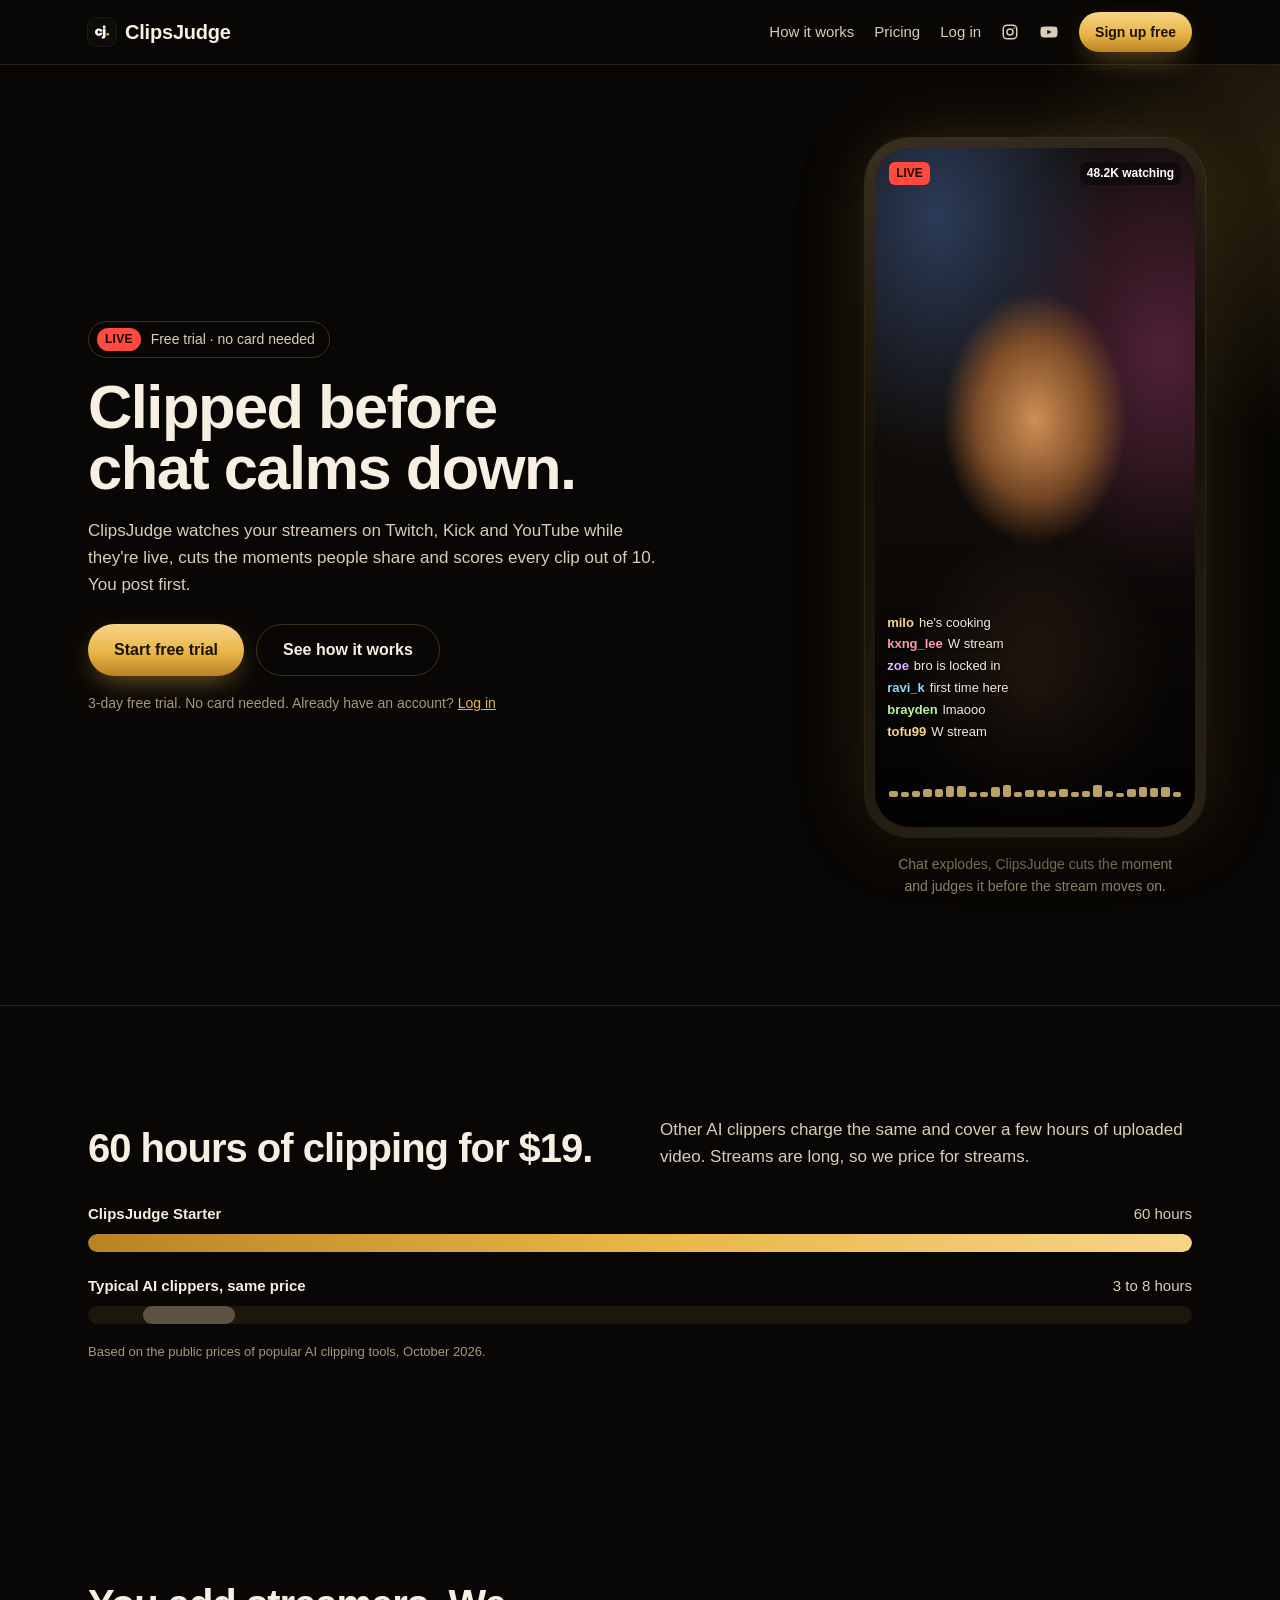
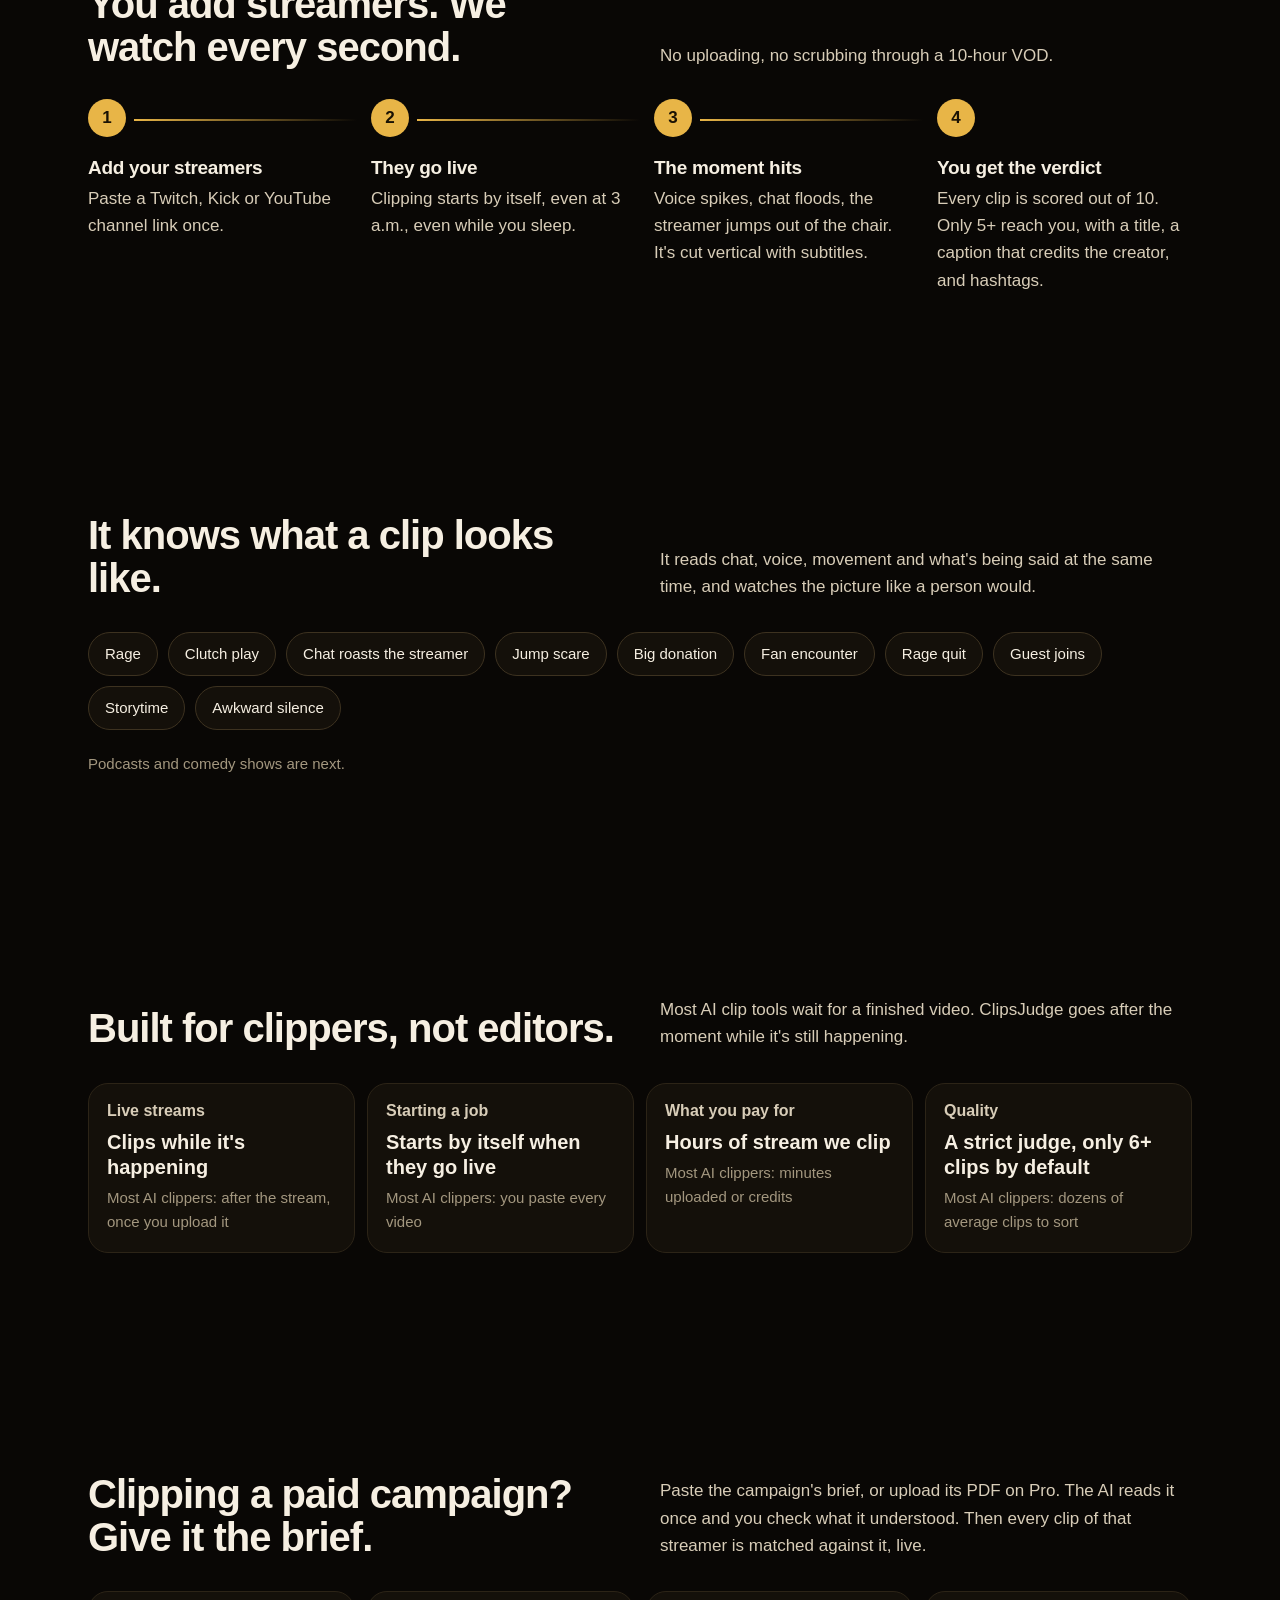
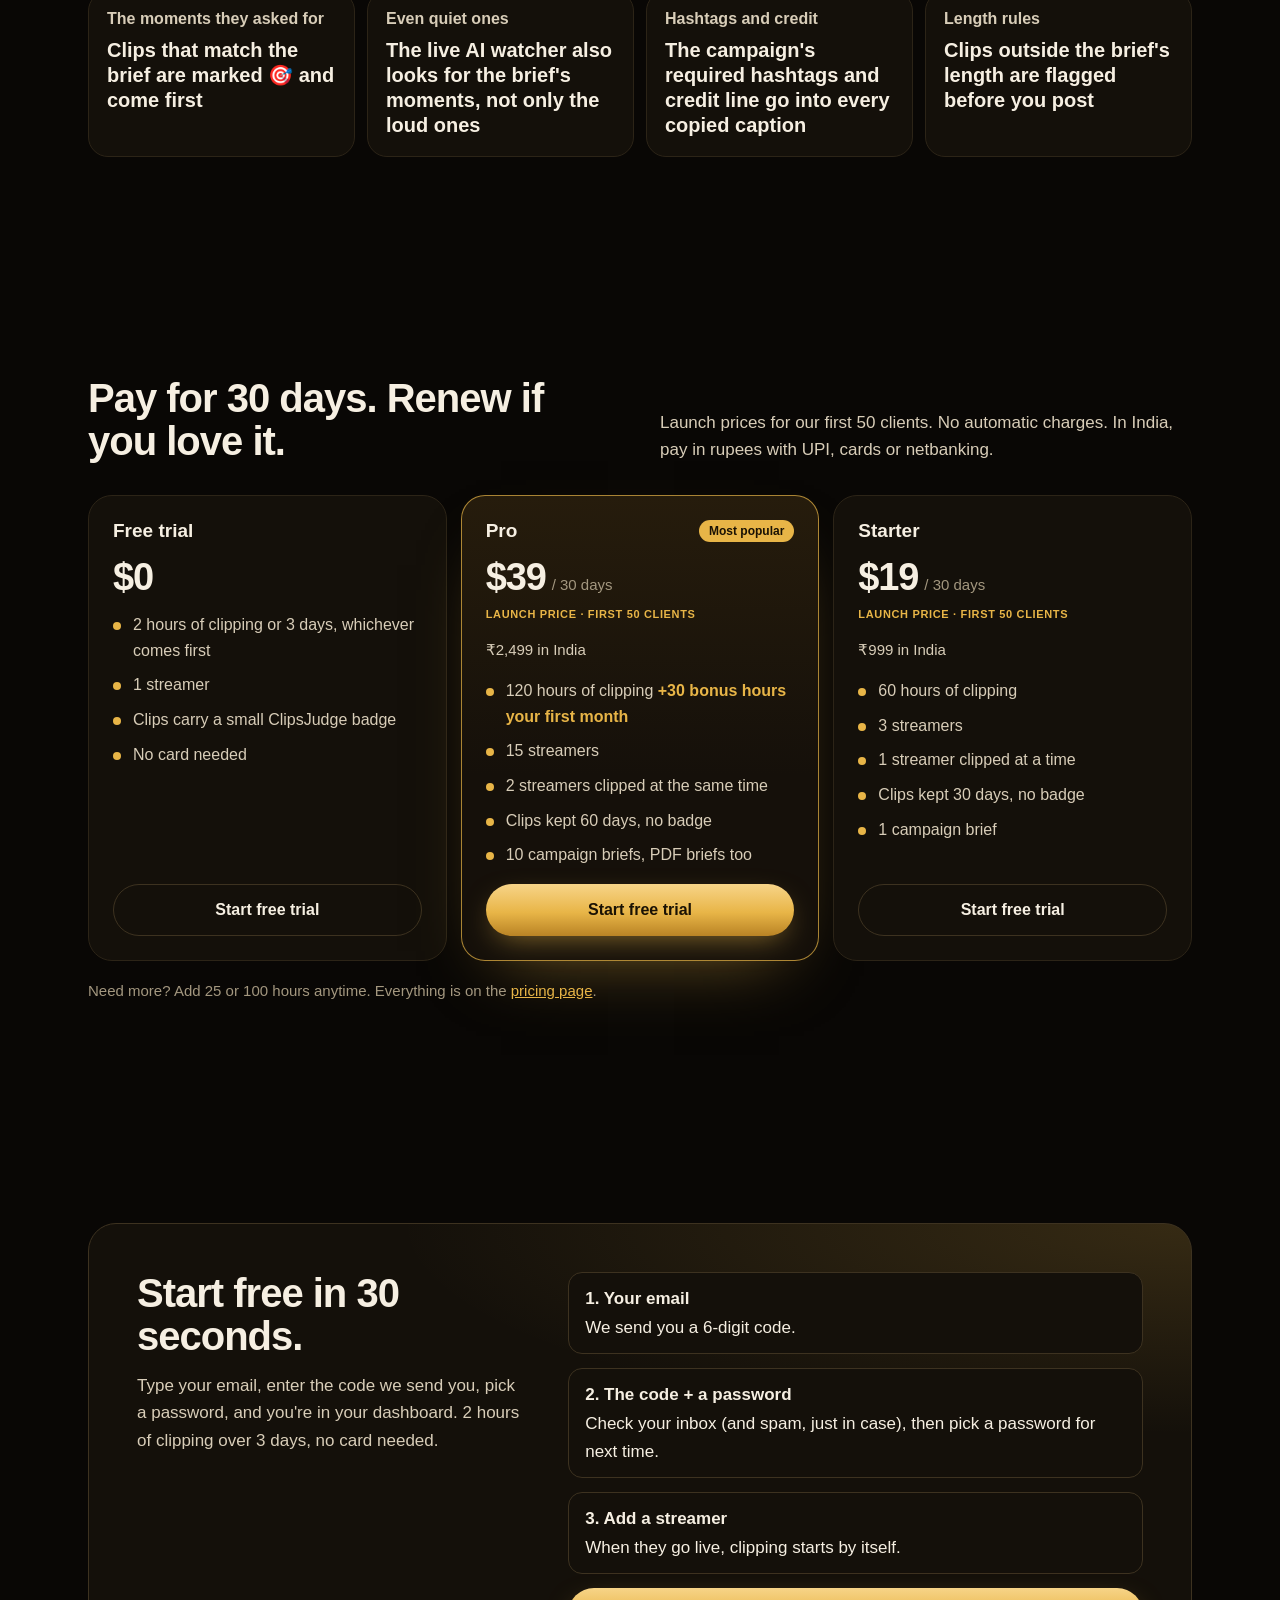
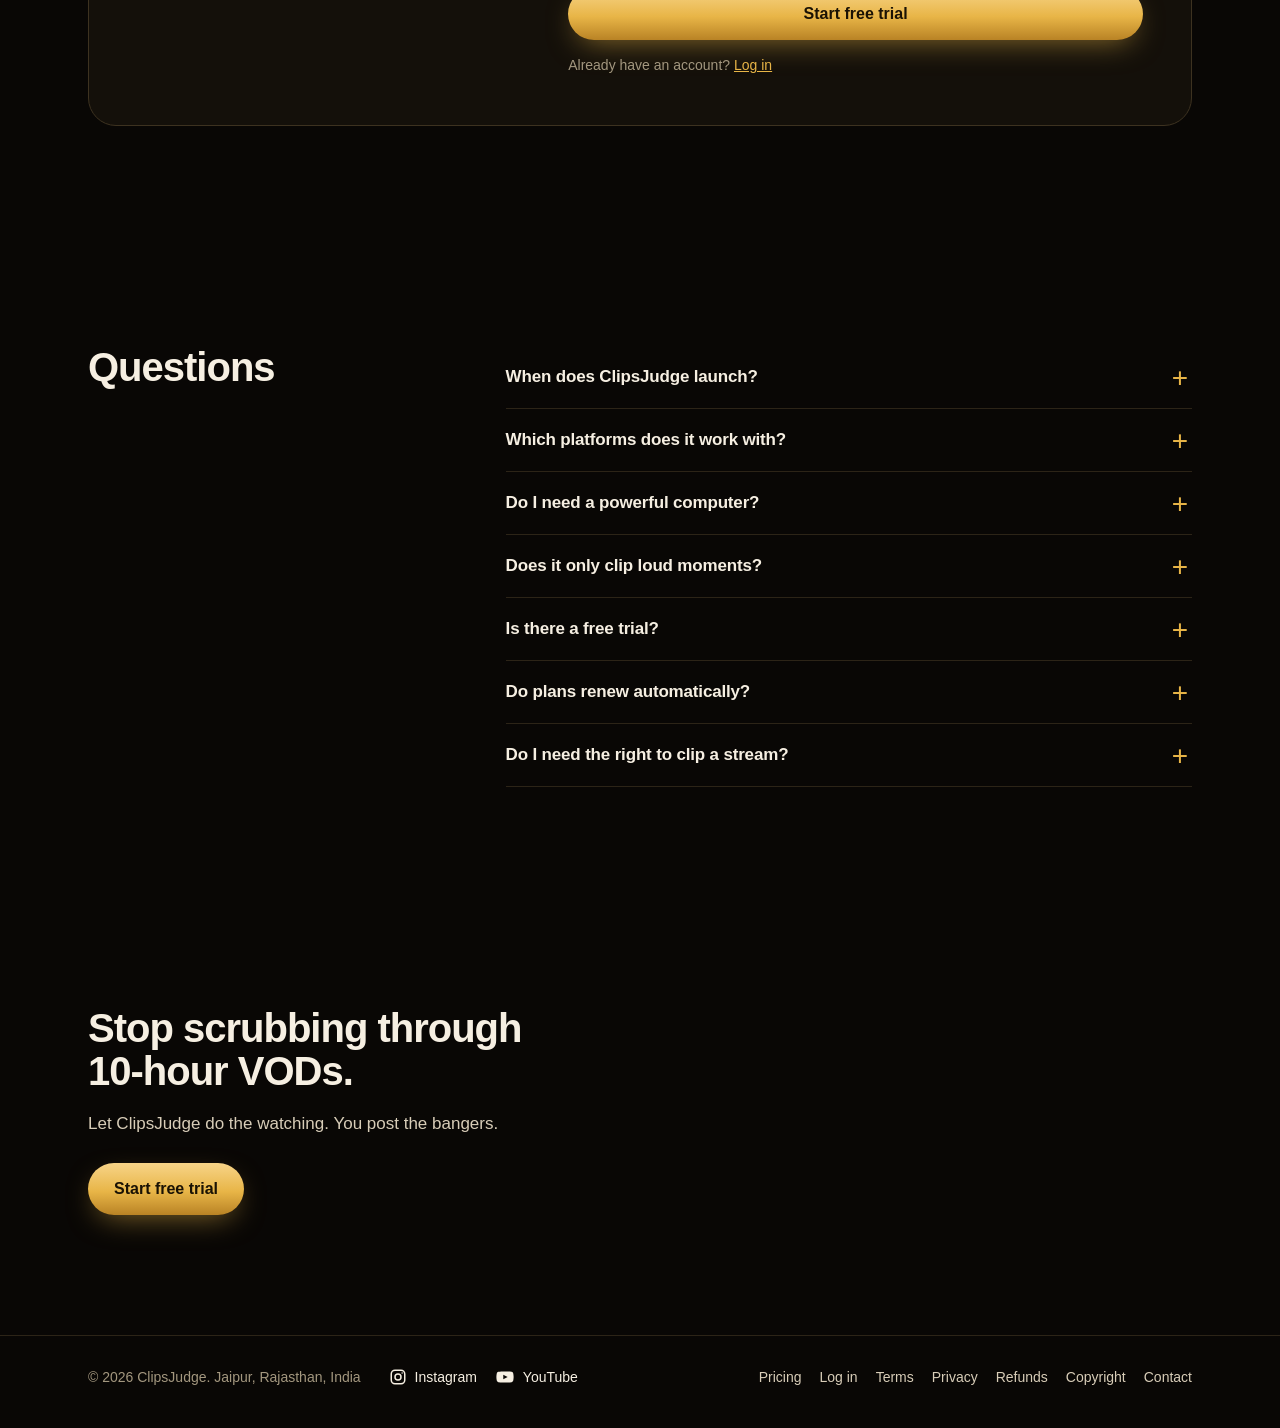
==== index.html @ 0a1fb3e2 "Add files via upload" ====
<!doctype html>
<html lang="en">
<head>
<meta charset="utf-8">
<meta name="viewport" content="width=device-width, initial-scale=1, viewport-fit=cover">
<title>ClipsJudge · Live stream clips, judged</title>
<meta name="description" content="ClipsJudge watches Twitch, Kick and YouTube streams while they're live, cuts the moments people share and scores each clip out of 10. Vertical clips with subtitles, a title, a caption with credit and hashtags.">
<meta name="theme-color" content="#090705">
<meta property="og:title" content="ClipsJudge · Live stream clips, judged">
<meta property="og:description" content="Clipped before chat calms down. 60 hours of clipping for $19, live or past streams.">
<link rel="icon" href="/favicon.ico" sizes="48x48"><link rel="icon" href="/icon.svg" type="image/svg+xml"><link rel="apple-touch-icon" href="/apple-touch-icon.png"><link rel="manifest" href="/site.webmanifest">
<meta property="og:image" content="https://clipsjudge.com/og-image.png"><meta name="twitter:card" content="summary_large_image"><meta name="twitter:image" content="https://clipsjudge.com/og-image.png">
<link rel="preconnect" href="https://api.fontshare.com" crossorigin>
<link href="https://api.fontshare.com/v2/css?f[]=clash-display@500,600&f[]=satoshi@400,500,700&display=swap" rel="stylesheet">
<link rel="stylesheet" href="site.css">
<script type="application/ld+json">{"@context":"https://schema.org","@type":"Organization","name":"ClipsJudge","url":"https://clipsjudge.com","logo":"https://clipsjudge.com/icon-512.png","sameAs":["https://www.instagram.com/clipsjudge/","https://www.youtube.com/channel/UC_itZuvUH5DGEf6iC6bG_gw"]}</script>
<script src="analytics.js" defer></script>
</head>
<body>

<header class="bar">
  <div class="wrap">
    <a class="logo" href="index.html" aria-label="ClipsJudge home"><i></i>ClipsJudge</a>
    <nav aria-label="Main">
      <a class="hide-sm" href="#how">How it works</a>
      <a href="pricing.html">Pricing</a>
      <a href="https://app.clipsjudge.com/app">Log in</a>
      <a class="icon hide-sm" href="https://www.instagram.com/clipsjudge/" target="_blank" rel="noopener" aria-label="ClipsJudge on Instagram"><svg width="18" height="18" viewBox="0 0 24 24" fill="none" stroke="currentColor" stroke-width="2" aria-hidden="true"><rect x="3" y="3" width="18" height="18" rx="5"/><circle cx="12" cy="12" r="4"/><circle cx="17.5" cy="6.5" r="1" fill="currentColor" stroke="none"/></svg></a><a class="icon hide-sm" href="https://www.youtube.com/channel/UC_itZuvUH5DGEf6iC6bG_gw" target="_blank" rel="noopener" aria-label="ClipsJudge on YouTube"><svg width="20" height="18" viewBox="0 0 24 24" fill="currentColor" aria-hidden="true"><path d="M23 7.2a3 3 0 0 0-2.1-2.1C19 4.6 12 4.6 12 4.6s-7 0-8.9.5A3 3 0 0 0 1 7.2 31 31 0 0 0 .5 12 31 31 0 0 0 1 16.8a3 3 0 0 0 2.1 2.1c1.9.5 8.9.5 8.9.5s7 0 8.9-.5a3 3 0 0 0 2.1-2.1 31 31 0 0 0 .5-4.8 31 31 0 0 0-.5-4.8zM9.7 15.1V8.9l5.8 3.1-5.8 3.1z"/></svg></a>
      <a class="btn sm hide-sm" href="https://app.clipsjudge.com/app/signup?src=website">Sign up free</a>
    </nav>
  </div>
</header>

<main>
<section class="hero">
  <div class="wrap">
    <div>
      <span class="status"><b>LIVE</b>Free trial · no card needed</span>
      <h1><span>Clipped before</span><span>chat calms down.</span></h1>
      <p class="lead">ClipsJudge watches your streamers on Twitch, Kick and YouTube while they're live, cuts the moments people share and scores every clip out of 10. You post first.</p>
      <div class="ctas">
        <a class="btn" href="https://app.clipsjudge.com/app/signup?src=website">Start free trial</a>
        <a class="btn line" href="#how">See how it works</a>
      </div>
      <p class="trust">3-day free trial. No card needed. Already have an account? <a href="https://app.clipsjudge.com/app/login">Log in</a></p>
    </div>

    <figure class="stage" aria-hidden="true">
      <div class="phone" id="phone">
        <div class="screen">
          <div class="feed"></div>
          <div class="flash"></div>
          <div class="top"><span class="pill-live">LIVE</span><span class="viewers" id="viewers">48.2K watching</span></div>
          <ul class="chat" id="chat"></ul>
          <div class="wave" id="wave"></div>
          <div class="cut">
            <span class="clipped">Clipped 0:24</span>
            <div class="score"><b id="score">0.0</b><small>AI score</small></div>
            <p class="sub">No way bro, <em>last</em> second!</p>
          </div>
        </div>
      </div>
      <figcaption>Chat explodes, ClipsJudge cuts the moment and judges it before the stream moves on.</figcaption>
    </figure>
  </div>
</section>

<section class="hours" aria-labelledby="hoursTitle">
  <div class="wrap">
    <div class="head">
      <h2 id="hoursTitle">60 hours of clipping for $19.</h2>
      <p class="lead">Other AI clippers charge the same and cover a few hours of uploaded video. Streams are long, so we price for streams.</p>
    </div>
    <div class="bars">
      <div class="row">
        <div class="label"><b>ClipsJudge Starter</b><span>60 hours</span></div>
        <div class="track"><div class="fill" style="width:100%"></div></div>
      </div>
      <div class="row">
        <div class="label"><b>Typical AI clippers, same price</b><span>3 to 8 hours</span></div>
        <div class="track"><div class="fill them" style="width:8.3%"></div></div>
      </div>
    </div>
    <p class="note">Based on the public prices of popular AI clipping tools, October 2026.</p>
  </div>
</section>

<section id="how" aria-labelledby="howTitle">
  <div class="wrap">
    <div class="head">
      <h2 id="howTitle">You add streamers. We watch every second.</h2>
      <p class="lead">No uploading, no scrubbing through a 10-hour VOD.</p>
    </div>
    <ol class="steps">
      <li><h3>Add your streamers</h3><p>Paste a Twitch, Kick or YouTube channel link once.</p></li>
      <li><h3>They go live</h3><p>Clipping starts by itself, even at 3 a.m., even while you sleep.</p></li>
      <li><h3>The moment hits</h3><p>Voice spikes, chat floods, the streamer jumps out of the chair. It's cut vertical with subtitles.</p></li>
      <li><h3>You get the verdict</h3><p>Every clip is scored out of 10. Only 5+ reach you, with a title, a caption that credits the creator, and hashtags.</p></li>
    </ol>
  </div>
</section>

<section aria-labelledby="momTitle">
  <div class="wrap">
    <div class="head">
      <h2 id="momTitle">It knows what a clip looks like.</h2>
      <p class="lead">It reads chat, voice, movement and what's being said at the same time, and watches the picture like a person would.</p>
    </div>
    <div class="moments">
      <span>Rage</span><span>Clutch play</span><span>Chat roasts the streamer</span><span>Jump scare</span><span>Big donation</span><span>Fan encounter</span><span>Rage quit</span><span>Guest joins</span><span>Storytime</span><span>Awkward silence</span>
    </div>
    <p class="next">Podcasts and comedy shows are next.</p>
  </div>
</section>

<section aria-labelledby="vsTitle">
  <div class="wrap">
    <div class="head">
      <h2 id="vsTitle">Built for clippers, not editors.</h2>
      <p class="lead">Most AI clip tools wait for a finished video. ClipsJudge goes after the moment while it's still happening.</p>
    </div>
    <div class="vs">
      <div class="r"><h3>Live streams</h3><p class="us">Clips while it's happening</p><p class="them">after the stream, once you upload it</p></div>
      <div class="r"><h3>Starting a job</h3><p class="us">Starts by itself when they go live</p><p class="them">you paste every video</p></div>
      <div class="r"><h3>What you pay for</h3><p class="us">Hours of stream we clip</p><p class="them">minutes uploaded or credits</p></div>
      <div class="r"><h3>Quality</h3><p class="us">A strict judge, only 6+ clips by default</p><p class="them">dozens of average clips to sort</p></div>
    </div>
  </div>
</section>

<section id="campaigns" aria-labelledby="campTitle">
  <div class="wrap">
    <div class="head">
      <h2 id="campTitle">Clipping a paid campaign? Give it the brief.</h2>
      <p class="lead">Paste the campaign's brief, or upload its PDF on Pro. The AI reads it once and you check what it understood. Then every clip of that streamer is matched against it, live.</p>
    </div>
    <div class="vs">
      <div class="r"><h3>The moments they asked for</h3><p class="us">Clips that match the brief are marked 🎯 and come first</p></div>
      <div class="r"><h3>Even quiet ones</h3><p class="us">The live AI watcher also looks for the brief's moments, not only the loud ones</p></div>
      <div class="r"><h3>Hashtags and credit</h3><p class="us">The campaign's required hashtags and credit line go into every copied caption</p></div>
      <div class="r"><h3>Length rules</h3><p class="us">Clips outside the brief's length are flagged before you post</p></div>
    </div>
  </div>
</section>

<section id="pricing" aria-labelledby="priceTitle">
  <div class="wrap">
    <div class="head">
      <h2 id="priceTitle">Pay for 30 days. Renew if you love it.</h2>
      <p class="lead">Launch prices for our first 50 clients. No automatic charges. In India, pay in rupees with UPI, cards or netbanking.</p>
    </div>
    <div class="plans">
      <div class="plan">
        <div class="name">Free trial</div>
        <div class="price">$0</div>
        <ul><li>2 hours of clipping or 3 days, whichever comes first</li><li>1 streamer</li><li>Clips carry a small ClipsJudge badge</li><li>No card needed</li></ul>
        <a class="btn line" href="https://app.clipsjudge.com/app/signup?src=website">Start free trial</a>
      </div>
      <div class="plan pro">
        <div class="name">Pro <span class="tag">Most popular</span></div>
        <div class="price">$39<small>/ 30 days</small></div>
        <p class="launch">Launch price · first 50 clients</p>
        <p class="inr">₹2,499 in India</p>
        <ul><li>120 hours of clipping <b style="color:var(--gold)">+30 bonus hours your first month</b></li><li>15 streamers</li><li>2 streamers clipped at the same time</li><li>Clips kept 60 days, no badge</li><li>10 campaign briefs, PDF briefs too</li></ul>
        <a class="btn" href="https://app.clipsjudge.com/app/signup?src=website">Start free trial</a>
      </div>
      <div class="plan">
        <div class="name">Starter</div>
        <div class="price">$19<small>/ 30 days</small></div>
        <p class="launch">Launch price · first 50 clients</p>
        <p class="inr">₹999 in India</p>
        <ul><li>60 hours of clipping</li><li>3 streamers</li><li>1 streamer clipped at a time</li><li>Clips kept 30 days, no badge</li><li>1 campaign brief</li></ul>
        <a class="btn line" href="https://app.clipsjudge.com/app/signup?src=website">Start free trial</a>
      </div>
    </div>
    <p class="plans-note">Need more? Add 25 or 100 hours anytime. Everything is on the <a href="pricing.html">pricing page</a>.</p>
  </div>
</section>

<section aria-labelledby="joinTitle">
  <div class="wrap">
    <div class="join" id="join">
      <div>
        <h2 id="joinTitle">Start free in 30 seconds.</h2>
        <p class="lead" style="margin-top:14px">Type your email, enter the code we send you, pick a password, and you're in your dashboard. 2 hours of clipping over 3 days, no card needed.</p>
      </div>
      <div class="startsteps">
        <div><b>1. Your email</b><span>We send you a 6-digit code.</span></div>
        <div><b>2. The code + a password</b><span>Check your inbox (and spam, just in case), then pick a password for next time.</span></div>
        <div><b>3. Add a streamer</b><span>When they go live, clipping starts by itself.</span></div>
        <a class="btn wide" href="https://app.clipsjudge.com/app/signup?src=website">Start free trial</a>
        <span class="fine">Already have an account? <a href="https://app.clipsjudge.com/app/login">Log in</a></span>
      </div>
    </div>
  </div>
</section>

<section aria-labelledby="faqTitle">
  <div class="wrap faq">
    <h2 id="faqTitle">Questions</h2>
    <div>
      <details><summary>When does ClipsJudge launch?</summary><p>We're clipping real streams right now. Waitlist members get access first, in small groups, before the public launch.</p></details>
      <details><summary>Which platforms does it work with?</summary><p>Twitch, Kick and YouTube live streams. Clips are vertical with subtitles, made for YouTube Shorts, TikTok and Instagram Reels.</p></details>
      <details><summary>Do I need a powerful computer?</summary><p>No. ClipsJudge runs in the cloud. Your computer can be off; you open your dashboard on any phone or laptop and download the finished clips.</p></details>
      <details><summary>Does it only clip loud moments?</summary><p>No. It combines chat, voice, movement and what was said, then an AI judge watches the clip before you see it. Funny, awkward and wholesome moments count too.</p></details>
      <details><summary>Is there a free trial?</summary><p>Yes. Every new account gets 2 hours of clipping over 3 days, with a small badge on the clips. No card needed.</p></details>
      <details><summary>Do plans renew automatically?</summary><p>No. Each plan is a 30-day pass: you pay once and renew only if you want to. Try everything in the free trial first, because payments aren't refundable except for billing mistakes or a fault on our side. See the <a href="refund.html">refund policy</a>.</p></details>
      <details><summary>Do I need the right to clip a stream?</summary><p>Yes. Clip your own streams, or streams whose creators allow clipping (many run official clipping programs). Always credit the creator. See our <a href="terms.html">terms</a>.</p></details>
    </div>
  </div>
</section>

<section class="final">
  <div class="wrap">
    <h2>Stop scrubbing through 10-hour VODs.</h2>
    <p>Let ClipsJudge do the watching. You post the bangers.</p>
    <a class="btn" href="https://app.clipsjudge.com/app/signup?src=website">Start free trial</a>
  </div>
</section>
</main>

<footer>
  <div class="wrap">
    <span>© 2026 ClipsJudge. Jaipur, Rajasthan, India</span>
    <span class="social"><a href="https://www.instagram.com/clipsjudge/" target="_blank" rel="noopener" aria-label="ClipsJudge on Instagram"><svg width="18" height="18" viewBox="0 0 24 24" fill="none" stroke="currentColor" stroke-width="2" aria-hidden="true"><rect x="3" y="3" width="18" height="18" rx="5"/><circle cx="12" cy="12" r="4"/><circle cx="17.5" cy="6.5" r="1" fill="currentColor" stroke="none"/></svg><span>Instagram</span></a><a href="https://www.youtube.com/channel/UC_itZuvUH5DGEf6iC6bG_gw" target="_blank" rel="noopener" aria-label="ClipsJudge on YouTube"><svg width="20" height="18" viewBox="0 0 24 24" fill="currentColor" aria-hidden="true"><path d="M23 7.2a3 3 0 0 0-2.1-2.1C19 4.6 12 4.6 12 4.6s-7 0-8.9.5A3 3 0 0 0 1 7.2 31 31 0 0 0 .5 12 31 31 0 0 0 1 16.8a3 3 0 0 0 2.1 2.1c1.9.5 8.9.5 8.9.5s7 0 8.9-.5a3 3 0 0 0 2.1-2.1 31 31 0 0 0 .5-4.8 31 31 0 0 0-.5-4.8zM9.7 15.1V8.9l5.8 3.1-5.8 3.1z"/></svg><span>YouTube</span></a></span>
    <span class="links"><a href="pricing.html">Pricing</a><a href="https://app.clipsjudge.com/app">Log in</a><a href="terms.html">Terms</a><a href="privacy.html">Privacy</a><a href="refund.html">Refunds</a><a href="copyright.html">Copyright</a><a href="contact.html">Contact</a></span>
  </div>
</footer>

<div class="dock" id="dock">
  <span><b>60 hours for $19</b>3-day free trial</span>
  <a class="btn sm" href="https://app.clipsjudge.com/app/signup?src=website">Start free trial</a>
</div>

<script>
(() => {
  // sticky button on phones: shows after the hero, hides at the form
  const dock = document.getElementById("dock"), hero = document.querySelector(".hero"), join = document.getElementById("join");
  let pastHero = false, atJoin = false;
  const set = () => dock.classList.toggle("on", pastHero && !atJoin);
  new IntersectionObserver(([e]) => { pastHero = !e.isIntersecting; set(); }).observe(hero);
  new IntersectionObserver(([e]) => { atJoin = e.isIntersecting; set(); }, {threshold: .15}).observe(join);

  // the phone: calm chat, then the moment, the cut and the score
  const phone = document.getElementById("phone"), chat = document.getElementById("chat"),
        wave = document.getElementById("wave"), score = document.getElementById("score"), viewers = document.getElementById("viewers");
  const bars = Array.from({length: 26}, () => wave.appendChild(document.createElement("span")));
  const names = ["kxng_lee", "milo", "ayeshaa", "tofu99", "ravi_k", "zoe", "brayden", "nate.w", "yuki", "sam"];
  const colors = ["#F7D488", "#8FD3FF", "#FF9AA8", "#B5F29B", "#E2B6FF"];
  const calm = ["he's cooking", "W stream", "bro is locked in", "first time here", "lmaooo", "one more try", "chat be nice", "the music 🔥"];
  const hot = ["NO WAY", "CLIP IT", "NO WAYYYY", "HE DID IT", "W W W W", "BRO 😭", "INSANE", "CLIP THAT"];
  const still = matchMedia("(prefers-reduced-motion: reduce)").matches;
  const pick = (a) => a[Math.floor(Math.random() * a.length)];
  function say(text, isHot) {
    const li = document.createElement("li");
    if (isHot) li.className = "hot";
    const b = document.createElement("b"); b.style.color = pick(colors); b.textContent = pick(names);
    li.append(b, text); chat.appendChild(li);
    while (chat.children.length > 14) chat.firstChild.remove();
  }
  function level(h) { bars.forEach((s) => s.style.height = Math.max(8, Math.min(100, h * (0.45 + Math.random() * 0.9))) + "%"); }
  if (still) {
    calm.slice(0, 4).forEach((t) => say(t)); hot.slice(0, 4).forEach((t) => say(t, true)); level(60);
    phone.classList.add("cutting", "judged"); score.textContent = "9.2"; return;
  }
  let t = 0, timer = null;
  function tick() {
    t += 1;                                   // one tick = 200 ms, a loop is 11 seconds
    const s = t % 55;
    if (s === 0) { phone.classList.remove("hot", "cutting", "judged"); score.textContent = "0.0"; }
    if (s < 15) { if (s % 4 === 0) say(pick(calm)); level(22); }
    else if (s < 26) { say(pick(hot), true); if (s % 2) say(pick(hot), true); level(95); phone.classList.add("hot");
                       viewers.textContent = (48.2 + (s - 14) * 0.4).toFixed(1) + "K watching"; }
    else if (s === 26) { phone.classList.remove("hot"); phone.classList.add("cutting"); level(40); }
    else if (s >= 30 && s <= 38) { const v = Math.min(9.2, (s - 29) * 1.15); score.textContent = v.toFixed(1);
                                   if (s === 30) phone.classList.add("judged"); }
    else if (s > 38 && s % 5 === 0) { say(pick(hot), true); level(30); }
  }
  const run = () => { if (!timer) timer = setInterval(tick, 200); };
  const stop = () => { clearInterval(timer); timer = null; };
  new IntersectionObserver(([e]) => e.isIntersecting ? run() : stop()).observe(phone);
  calm.slice(0, 5).forEach((t) => say(t));
})();
</script>
</body>
</html>
---- site.css ----
/* ClipsJudge site: written phone-first, then widened for laptops. */
:root{
  --ink:#090705; --panel:#14100A; --panel2:#1C160D; --line:#2C2417; --line2:#3D3220;
  --text:#F6EFE2; --soft:#D8CDB8; --muted:#A3977F;
  --gold:#E8B547; --gold-hi:#F7D488; --gold-lo:#B98325; --live:#FF4A3D;
  --display:"Clash Display","Helvetica Neue",Arial,sans-serif;
  --body:Satoshi,"Helvetica Neue",Arial,sans-serif;
  --gut:20px;
}
*{box-sizing:border-box}
html{-webkit-text-size-adjust:100%;scroll-behavior:smooth;scroll-padding-top:76px}
body{margin:0;background:var(--ink);color:var(--text);font:16px/1.6 var(--body);-webkit-font-smoothing:antialiased;overflow-x:hidden}
img,svg{display:block;max-width:100%}
a{color:var(--gold)} a:hover{color:var(--gold-hi)}
:focus-visible{outline:2px solid var(--gold);outline-offset:3px;border-radius:8px}
.wrap{width:100%;max-width:1160px;margin:0 auto;padding:0 var(--gut)}
.sr{position:absolute;width:1px;height:1px;overflow:hidden;clip:rect(0 0 0 0);white-space:nowrap}

/* ---------- top bar */
.bar{position:sticky;top:0;z-index:30;background:rgba(9,7,5,.82);backdrop-filter:blur(14px);-webkit-backdrop-filter:blur(14px);border-bottom:1px solid rgba(61,50,32,.6)}
.bar .wrap{display:flex;align-items:center;gap:14px;height:64px}
.logo{display:flex;align-items:center;gap:9px;font:600 20px var(--display);letter-spacing:-.01em;color:var(--text);text-decoration:none;margin-right:auto}
.logo i{width:28px;height:28px;border-radius:8px;background:url(icon.svg) center/cover;box-shadow:0 0 0 1px rgba(255,255,255,.08)}
.logo:hover{color:var(--text)}
.bar nav{display:flex;align-items:center;gap:20px;font-size:15px}
.bar nav a{color:var(--soft);text-decoration:none}
.bar nav a:hover{color:var(--text)}
.bar nav a.btn,.bar nav a.btn:hover{color:#1A1204}
.bar nav .hide-sm{display:none}

/* ---------- buttons */
.btn{display:inline-flex;align-items:center;justify-content:center;min-height:52px;padding:0 26px;border-radius:999px;border:0;
     font:700 16px var(--body);text-decoration:none;cursor:pointer;color:#1A1204;
     background:linear-gradient(180deg,var(--gold-hi),var(--gold) 55%,var(--gold-lo));box-shadow:0 10px 30px -10px rgba(232,181,71,.6)}
.btn:hover{color:#1A1204;filter:brightness(1.06)}
.btn.sm{min-height:40px;padding:0 16px;font-size:14px}
.btn.line{background:transparent;color:var(--text);border:1px solid var(--line2);box-shadow:none}
.btn.line:hover{border-color:var(--gold);color:var(--text);filter:none}
.btn.wide{width:100%}

/* ---------- type */
h1,h2,h3{font-family:var(--display);font-weight:600;letter-spacing:-.025em;margin:0}
h1{font-size:clamp(36px,9.5vw,64px);line-height:1}
h2{font-size:clamp(26px,6.4vw,40px);line-height:1.08}
h3{font-size:19px;line-height:1.15;letter-spacing:-.015em}
p{margin:0}
.lead{color:var(--soft);font-size:17px;max-width:34em}
section{padding:72px 0}
.head{display:grid;grid-template-columns:minmax(0,1fr);gap:14px;margin-bottom:32px}

/* ---------- hero */
.hero{padding:28px 0 56px;position:relative;overflow:hidden}
.hero::before{content:"";position:absolute;inset:-30% -40% auto auto;width:110vw;height:90vw;pointer-events:none;
  background:radial-gradient(closest-side,rgba(232,181,71,.16),transparent 72%)}
.hero .wrap{position:relative;display:grid;grid-template-columns:minmax(0,1fr);gap:34px}
.hero .wrap>*{min-width:0}
.status{display:inline-flex;align-items:center;gap:10px;font-size:14px;color:var(--soft);border:1px solid var(--line2);border-radius:999px;padding:6px 14px 6px 8px;width:max-content;max-width:100%}
.status b{background:var(--live);color:#1A0503;font-size:12px;border-radius:999px;padding:2px 8px;letter-spacing:.02em}
.hero h1{margin:18px 0 18px}
.hero h1 span{display:block}
.hero .lead{font-size:17px}
.ctas{display:grid;gap:12px;margin-top:26px}
.trust{margin-top:16px;color:var(--muted);font-size:14px}

/* the phone: a stream turning into a judged clip */
.stage{display:grid;justify-items:center}
.phone{position:relative;width:min(78vw,330px);aspect-ratio:9/18.5;border-radius:44px;padding:10px;
  background:linear-gradient(160deg,#3A3022,#141008 40%,#2A2216);box-shadow:0 40px 90px -30px rgba(0,0,0,.9),0 0 0 1px rgba(247,212,136,.12),0 0 80px -20px rgba(232,181,71,.35)}
.screen{position:relative;height:100%;border-radius:35px;overflow:hidden;background:#0E0A06;isolation:isolate}
.feed{position:absolute;inset:0;background:
  radial-gradient(40% 26% at 50% 40%,#C98F5A 0,#7A4E2C 45%,transparent 72%),
  radial-gradient(60% 34% at 50% 80%,#3B2A1E 0,transparent 70%),
  radial-gradient(90% 60% at 20% 10%,#2D3B55 0,transparent 60%),
  radial-gradient(90% 60% at 90% 30%,#4B2235 0,transparent 60%),#100C09;filter:saturate(1.1)}
.feed::after{content:"";position:absolute;inset:0;background:linear-gradient(transparent 45%,rgba(0,0,0,.85))}
.screen .top{position:absolute;top:14px;left:14px;right:14px;display:flex;justify-content:space-between;align-items:center;font-size:12px;font-weight:700;z-index:3}
.pill-live{background:var(--live);color:#1A0503;border-radius:6px;padding:2px 7px}
.viewers{color:#fff;background:rgba(0,0,0,.45);border-radius:6px;padding:2px 7px}
.chat{position:absolute;left:12px;right:12px;bottom:86px;height:42%;margin:0;padding:0;list-style:none;display:flex;flex-direction:column;justify-content:flex-end;gap:5px;overflow:hidden;z-index:2;
  -webkit-mask-image:linear-gradient(transparent,#000 35%);mask-image:linear-gradient(transparent,#000 35%)}
.chat li{font-size:13px;line-height:1.3;color:#F3EADB;text-shadow:0 1px 3px #000;animation:in .25s ease-out}
.chat li b{font-weight:700;margin-right:5px}
.chat li.hot{font-weight:700;color:#fff}
@keyframes in{from{transform:translateY(8px);opacity:0}}
.wave{position:absolute;left:14px;right:14px;bottom:30px;height:40px;display:flex;align-items:flex-end;gap:3px;z-index:2}
.wave span{flex:1;background:rgba(247,212,136,.75);border-radius:2px;height:12%;transition:height .12s}
.flash{position:absolute;inset:0;background:radial-gradient(closest-side,rgba(255,74,61,.45),transparent);opacity:0;z-index:1;transition:opacity .3s}
.cut{position:absolute;inset:0;z-index:4;opacity:0;transition:opacity .35s}
.cut::before{content:"";position:absolute;inset:10px;border:2px solid var(--gold);border-radius:28px;box-shadow:inset 0 0 40px rgba(232,181,71,.25)}
.sub{position:absolute;left:18px;right:18px;bottom:96px;text-align:center;font:700 21px/1.15 var(--body);color:#fff;text-shadow:0 2px 6px #000}
.sub em{font-style:normal;color:var(--gold-hi)}
.score{position:absolute;top:56px;right:20px;display:grid;justify-items:center;background:rgba(9,7,5,.82);border:1px solid rgba(232,181,71,.7);border-radius:16px;padding:8px 12px 6px;
  transform:scale(1.6) rotate(-6deg);opacity:0;transition:transform .35s cubic-bezier(.2,1.6,.4,1),opacity .2s}
.score b{font:600 32px/1 var(--display);color:var(--gold-hi)}
.score small{font-size:11px;color:var(--soft)}
.clipped{position:absolute;top:56px;left:20px;font-size:12px;font-weight:700;color:#1A1204;background:var(--gold);border-radius:8px;padding:3px 8px}
.phone.hot .flash{opacity:1}
.phone.cutting .cut{opacity:1}
.chat{transition:opacity .35s}
.phone.cutting .chat{opacity:0}
.phone.judged .score{transform:none;opacity:1}
.stage figcaption{margin-top:16px;color:var(--muted);font-size:14px;text-align:center;max-width:300px}

/* ---------- hours comparison */
.hours{border-top:1px solid var(--line)}
.bars{display:grid;gap:22px;margin-top:8px}
.bars .row{display:grid;gap:8px}
.bars .label{display:flex;justify-content:space-between;gap:12px;font-size:15px;color:var(--soft)}
.bars .label b{color:var(--text);font-weight:700}
.track{height:18px;border-radius:999px;background:var(--panel2);overflow:hidden}
.fill{height:100%;border-radius:999px;background:linear-gradient(90deg,var(--gold-lo),var(--gold),var(--gold-hi))}
.fill.them{background:#5B5242;margin-left:5%}
.note{margin-top:18px;color:var(--muted);font-size:13px}

/* ---------- steps */
.steps{list-style:none;margin:0;padding:0;display:grid;gap:0;counter-reset:s}
.steps li{position:relative;padding:0 0 30px 56px;counter-increment:s}
.steps li::before{content:counter(s);position:absolute;left:0;top:-2px;width:38px;height:38px;border-radius:50%;display:grid;place-items:center;
  font:600 17px var(--display);color:#1A1204;background:var(--gold)}
.steps li::after{content:"";position:absolute;left:18px;top:42px;bottom:4px;width:2px;background:linear-gradient(var(--gold),transparent)}
.steps li:last-child{padding-bottom:0}
.steps li:last-child::after{display:none}
.steps h3{margin-bottom:6px}
.steps p{color:var(--soft)}

/* ---------- moments */
.moments{display:flex;flex-wrap:wrap;gap:10px;margin-top:6px}
.moments span{border:1px solid var(--line2);border-radius:999px;padding:9px 16px;font-size:15px;color:var(--text);background:var(--panel)}
.next{margin-top:22px;color:var(--muted);font-size:15px}

/* ---------- versus */
.vs{display:grid;gap:12px}
.vs .r{border:1px solid var(--line);border-radius:20px;padding:18px;background:var(--panel)}
.vs h3{font:700 16px var(--body);letter-spacing:0;margin-bottom:10px;color:var(--soft)}
.vs .us{font:600 20px/1.25 var(--display);color:var(--text)}
.vs .them{margin-top:6px;color:var(--muted);font-size:15px}
.vs .them::before{content:"Most AI clippers: ";color:var(--muted)}

/* ---------- pricing */
.plans{display:grid;gap:14px}
.plan{border:1px solid var(--line);border-radius:24px;padding:24px;background:var(--panel);display:flex;flex-direction:column;gap:16px}
.plan.pro{border-color:rgba(232,181,71,.7);background:linear-gradient(180deg,#261C0C,#15100A 60%);box-shadow:0 30px 70px -40px rgba(232,181,71,.55)}
.plan .name{display:flex;align-items:center;justify-content:space-between;font:600 19px var(--display)}
.plan .tag{font:700 12px var(--body);color:#1A1204;background:var(--gold);border-radius:999px;padding:4px 10px}
.plan .price{font:600 38px/1 var(--display);letter-spacing:-.03em}
.plan .price small{font:500 15px var(--body);color:var(--muted);letter-spacing:0;margin-left:6px}
.plan .inr{color:var(--soft);font-size:15px;margin-top:-6px}
.plan ul{list-style:none;margin:0;padding:0;display:grid;gap:9px;color:var(--soft);font-size:16px}
.plan li{padding-left:20px;position:relative}
.plan li::before{content:"";position:absolute;left:0;top:10px;width:8px;height:8px;border-radius:50%;background:var(--gold)}
.plan .btn{margin-top:auto}
.plans-note{margin-top:18px;color:var(--muted);font-size:15px}

/* ---------- join form */
.join{border:1px solid var(--line2);border-radius:28px;padding:26px 20px;background:radial-gradient(120% 70% at 100% 0%,rgba(232,181,71,.16),transparent 60%),var(--panel)}
.join form{display:grid;gap:16px;margin-top:24px}
.join .two{display:grid;gap:16px}
.join label{display:grid;gap:7px;font-size:15px;color:var(--soft)}
.join input[type=email],.join input[type=text],.join select{width:100%;height:54px;border-radius:14px;border:1px solid var(--line2);background:var(--ink);color:var(--text);padding:0 16px;font:16px var(--body);appearance:none;-webkit-appearance:none}
.join select{background-image:linear-gradient(45deg,transparent 50%,var(--gold) 50%),linear-gradient(-45deg,transparent 50%,var(--gold) 50%);background-position:calc(100% - 22px) 24px,calc(100% - 16px) 24px;background-size:6px 6px;background-repeat:no-repeat}
.join input:focus,.join select:focus{outline:2px solid var(--gold);outline-offset:1px;border-color:transparent}
.join fieldset{border:0;padding:0;margin:0}
.join legend{font-size:15px;color:var(--soft);margin-bottom:9px}
.checks{display:grid;grid-template-columns:1fr 1fr;gap:8px}
.checks label{display:flex;align-items:center;gap:10px;border:1px solid var(--line2);border-radius:14px;padding:12px;font-size:15px;color:var(--text);cursor:pointer}
.checks input{accent-color:var(--gold);width:18px;height:18px;margin:0}
.fine{color:var(--muted);font-size:14px}
.hp{position:absolute;left:-9999px}

/* ---------- faq */
.faq details{border-bottom:1px solid var(--line)}
.faq summary{list-style:none;cursor:pointer;padding:20px 40px 20px 0;font:600 17px/1.3 var(--display);letter-spacing:-.01em;position:relative}
.faq summary::-webkit-details-marker{display:none}
.faq summary::after{content:"+";position:absolute;right:4px;top:16px;font:400 28px var(--body);color:var(--gold);transition:transform .2s}
.faq details[open] summary::after{transform:rotate(45deg)}
.faq details p{color:var(--soft);padding:0 0 20px;max-width:40em}

/* ---------- final + footer */
.final{text-align:left;padding-bottom:110px}
.final h2{max-width:12em}
.final p{color:var(--soft);margin:16px 0 26px}
footer{border-top:1px solid var(--line);padding:30px 0 120px;color:var(--muted);font-size:14px}
footer .wrap{display:grid;gap:16px}
footer .links{display:flex;flex-wrap:wrap;gap:10px 18px}
footer a{color:var(--soft);text-decoration:none} footer a:hover{color:var(--text)}
footer .social{display:flex;gap:18px}
footer .social a{display:inline-flex;align-items:center;gap:8px;color:var(--text)}
footer .social a:hover{color:var(--gold)}
.bar nav a.icon{display:none;align-items:center;color:var(--soft)}
.bar nav a.icon:hover{color:var(--gold)}

/* sticky call to action on phones */
.dock{position:fixed;left:12px;right:12px;bottom:12px;z-index:40;display:flex;gap:10px;align-items:center;padding:10px 10px 10px 18px;border-radius:999px;
  background:rgba(20,16,10,.92);backdrop-filter:blur(12px);-webkit-backdrop-filter:blur(12px);border:1px solid var(--line2);
  transform:translateY(140%);transition:transform .3s ease}
.dock.on{transform:none}
.dock span{font-size:14px;color:var(--soft);line-height:1.25;margin-right:auto}
.dock span b{color:var(--text);display:block}

/* ---------- legal + text pages */
.doc{max-width:720px;padding:36px 0 40px}
.doc h1{font-size:clamp(30px,7vw,44px);line-height:1;margin-bottom:12px}
.doc .updated{color:var(--muted);font-size:14px;margin:0 0 24px}
.doc .intro{font-size:18px;color:var(--soft);margin:0 0 26px}
.doc h2{font-size:clamp(21px,5vw,26px);margin:40px 0 12px;line-height:1.1}
.doc h3{font-size:19px;margin:24px 0 8px}
.doc p,.doc li{color:var(--soft);font-size:16.5px}
.doc p{margin:0 0 12px}
.doc ul,.doc ol{padding-left:20px;margin:0 0 12px}
.doc li{margin:7px 0}
.doc strong{color:var(--text)}
.box{background:var(--panel);border:1px solid var(--line);border-radius:18px;padding:20px;margin:20px 0}
.box p{margin:6px 0}
.doc.wide{max-width:1160px}
.doc .plan ul{padding-left:0;margin:0}
.doc .plan li{margin:0}
.doc .plan p.inr{margin:-6px 0 0}
.doc .plans{margin:28px 0 8px}
.cmp{display:grid;gap:10px;margin:18px 0}
.cmp .r{display:grid;grid-template-columns:1fr;gap:6px;border:1px solid var(--line);border-radius:16px;padding:14px 16px;background:var(--panel)}
.cmp .r h3{margin:0;font:700 16px var(--body);letter-spacing:0;color:var(--text)}
.cmp dl{display:grid;grid-template-columns:auto 1fr;gap:4px 14px;margin:0;font-size:15px}
.cmp dt{color:var(--muted)} .cmp dd{margin:0;color:var(--soft)}
.soon{color:var(--gold);font-size:13px;font-weight:700;white-space:nowrap}
.doc footer,.page footer{padding-bottom:40px}

@media (prefers-reduced-motion:reduce){*{animation:none!important;transition:none!important;scroll-behavior:auto!important}}

/* ---------- wider screens */
@media (min-width:600px){
  :root{--gut:28px}
  .ctas{grid-template-columns:auto auto;justify-content:start}
  .vs{grid-template-columns:1fr 1fr}
  .join{padding:36px}
  .join .two{display:grid;grid-template-columns:1fr 1fr;gap:16px}
  .checks{grid-template-columns:repeat(4,auto);justify-content:start}
  .cmp .r{grid-template-columns:220px 1fr;align-items:start}
  .cmp dl{grid-template-columns:repeat(3,auto 1fr)}
}
@media (min-width:900px){
  body{font-size:17px}
  section{padding:110px 0}
  .bar nav .hide-sm{display:inline-flex}
  .bar nav a.icon{display:inline-flex}
  .hero{padding:56px 0 90px}
  .hero h1{font-size:clamp(46px,4.8vw,64px)}
  .hero .wrap{grid-template-columns:minmax(0,1.3fr) minmax(0,.7fr);align-items:center;gap:56px}
  .hero::before{width:70vw;height:60vw}
  .phone{width:340px}
  .head{grid-template-columns:minmax(0,1fr) minmax(0,1fr);align-items:end;gap:40px}
  .steps{grid-template-columns:repeat(4,1fr);gap:28px}
  .steps li{padding:56px 0 0 0}
  .steps li::after{left:46px;right:-14px;top:18px;bottom:auto;width:auto;height:2px;background:linear-gradient(90deg,var(--gold),transparent)}
  .vs{grid-template-columns:repeat(4,1fr)}
  .plans{grid-template-columns:repeat(3,1fr);align-items:stretch}
  .join{display:grid;grid-template-columns:.8fr 1.2fr;gap:48px;padding:48px}
  .join form{margin-top:0}
  .faq{display:grid;grid-template-columns:.7fr 1.3fr;gap:48px}
  .dock{display:none}
  footer{padding-bottom:40px}
  footer .wrap{grid-template-columns:auto auto 1fr;align-items:center;gap:28px}
  footer .links{justify-content:flex-end}
  .final{padding-bottom:120px}
}

.launch{margin:-4px 0 8px;font:700 11px var(--body);letter-spacing:.06em;text-transform:uppercase;color:var(--gold)}
.startsteps{display:grid;gap:14px}
.startsteps div{border:1px solid var(--line2);border-radius:14px;padding:12px 16px;background:var(--panel);display:grid;gap:2px}
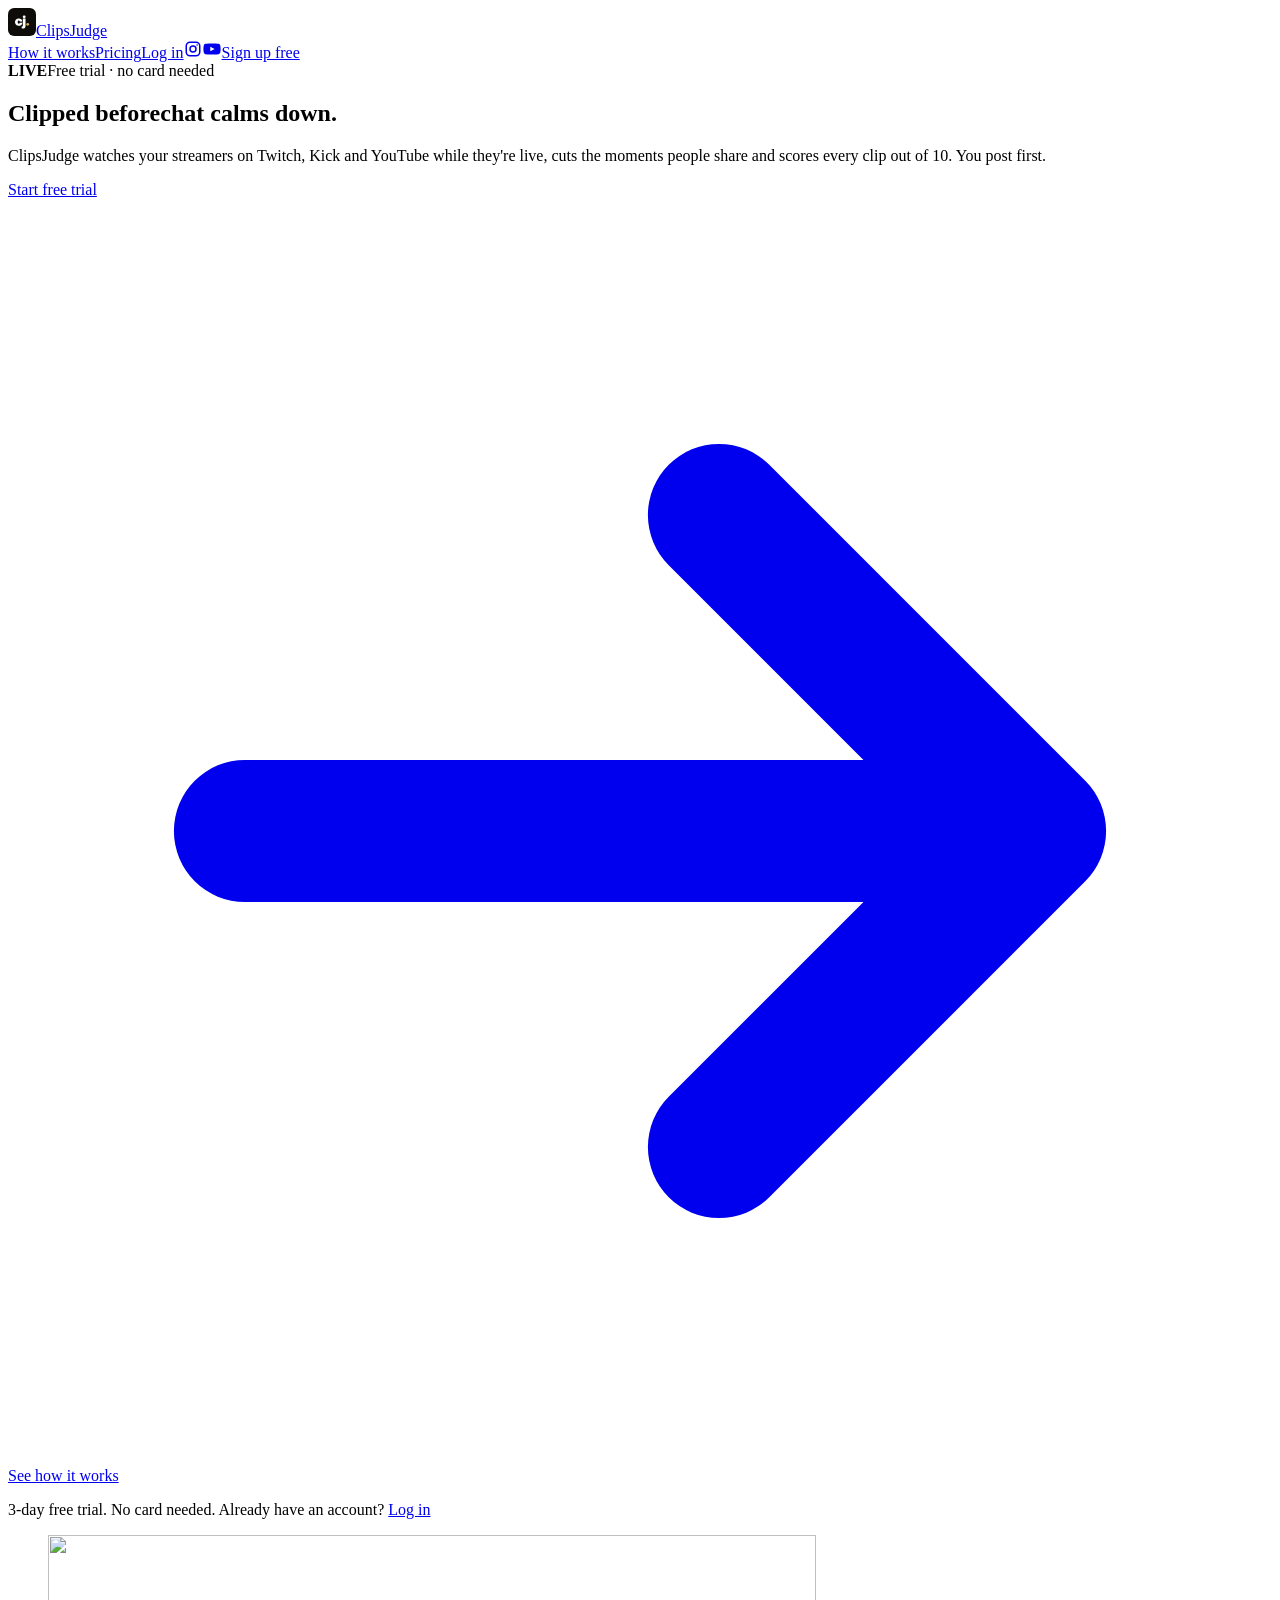
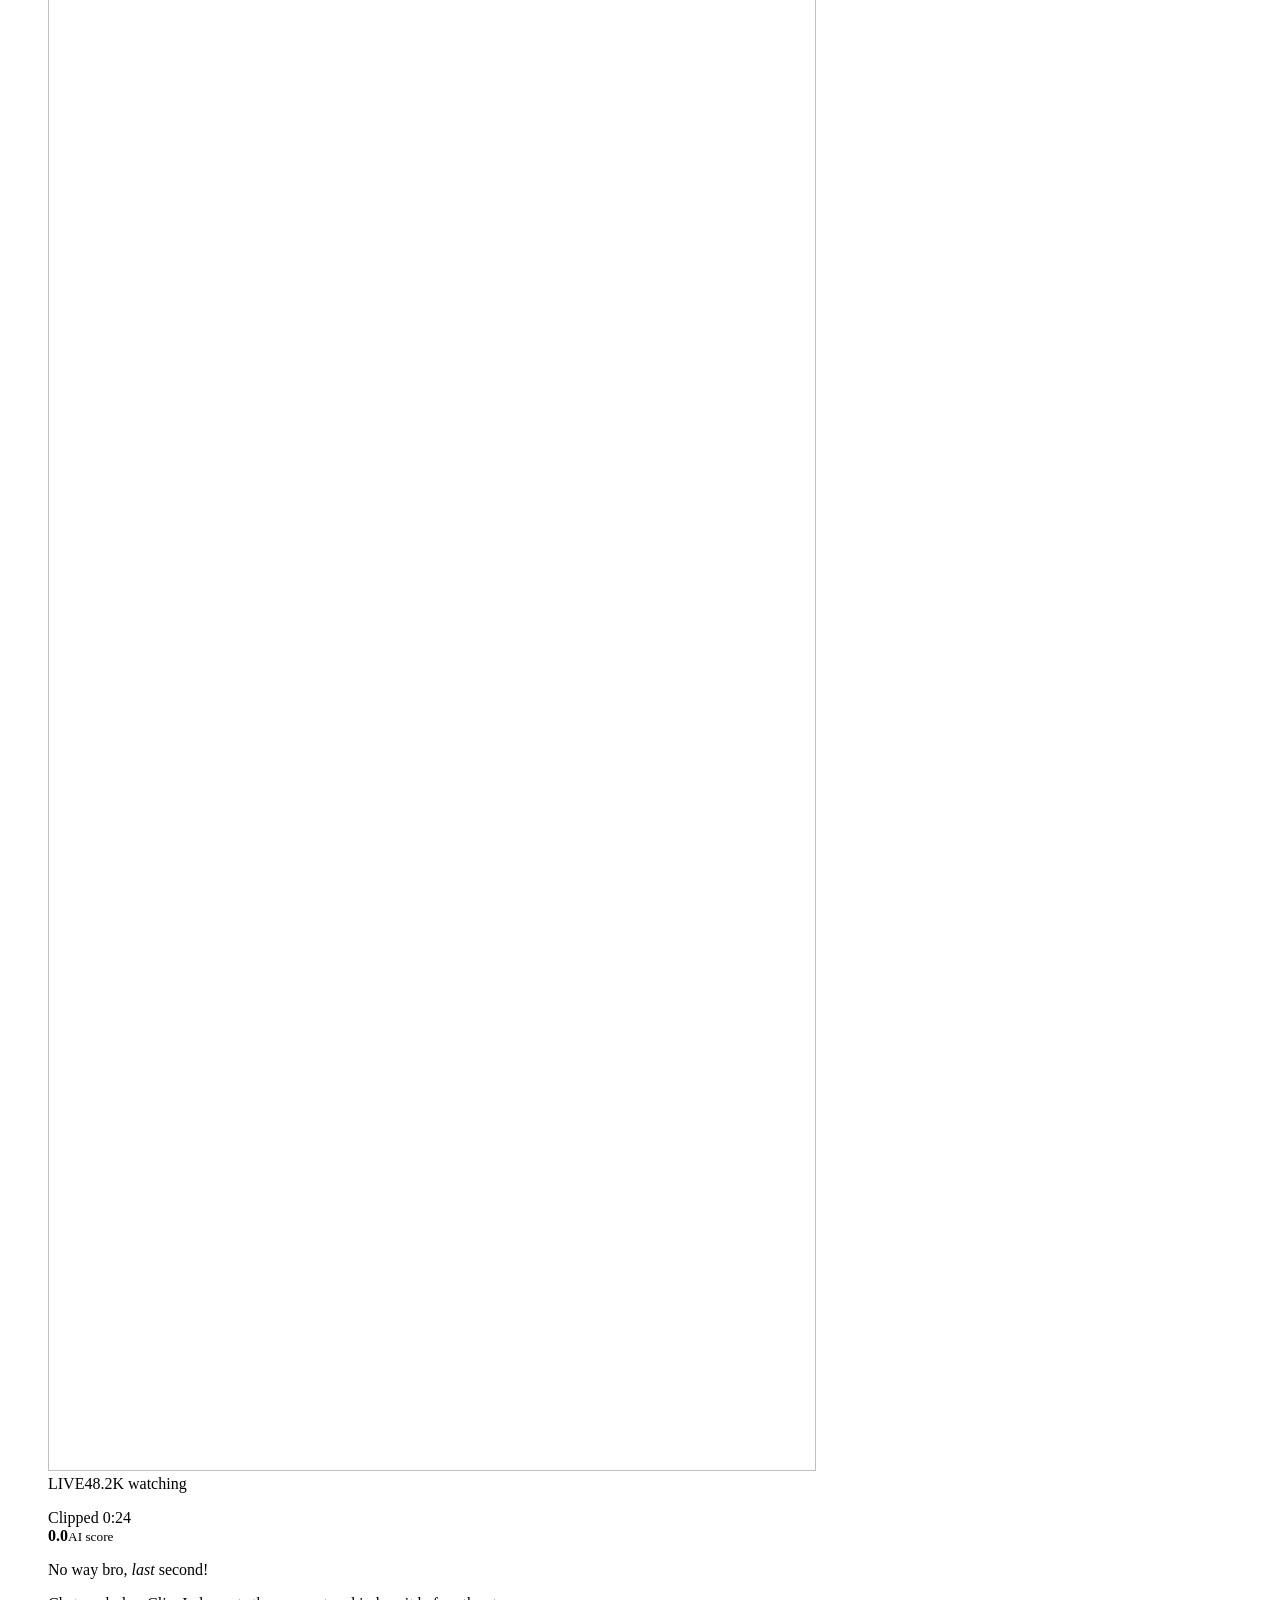
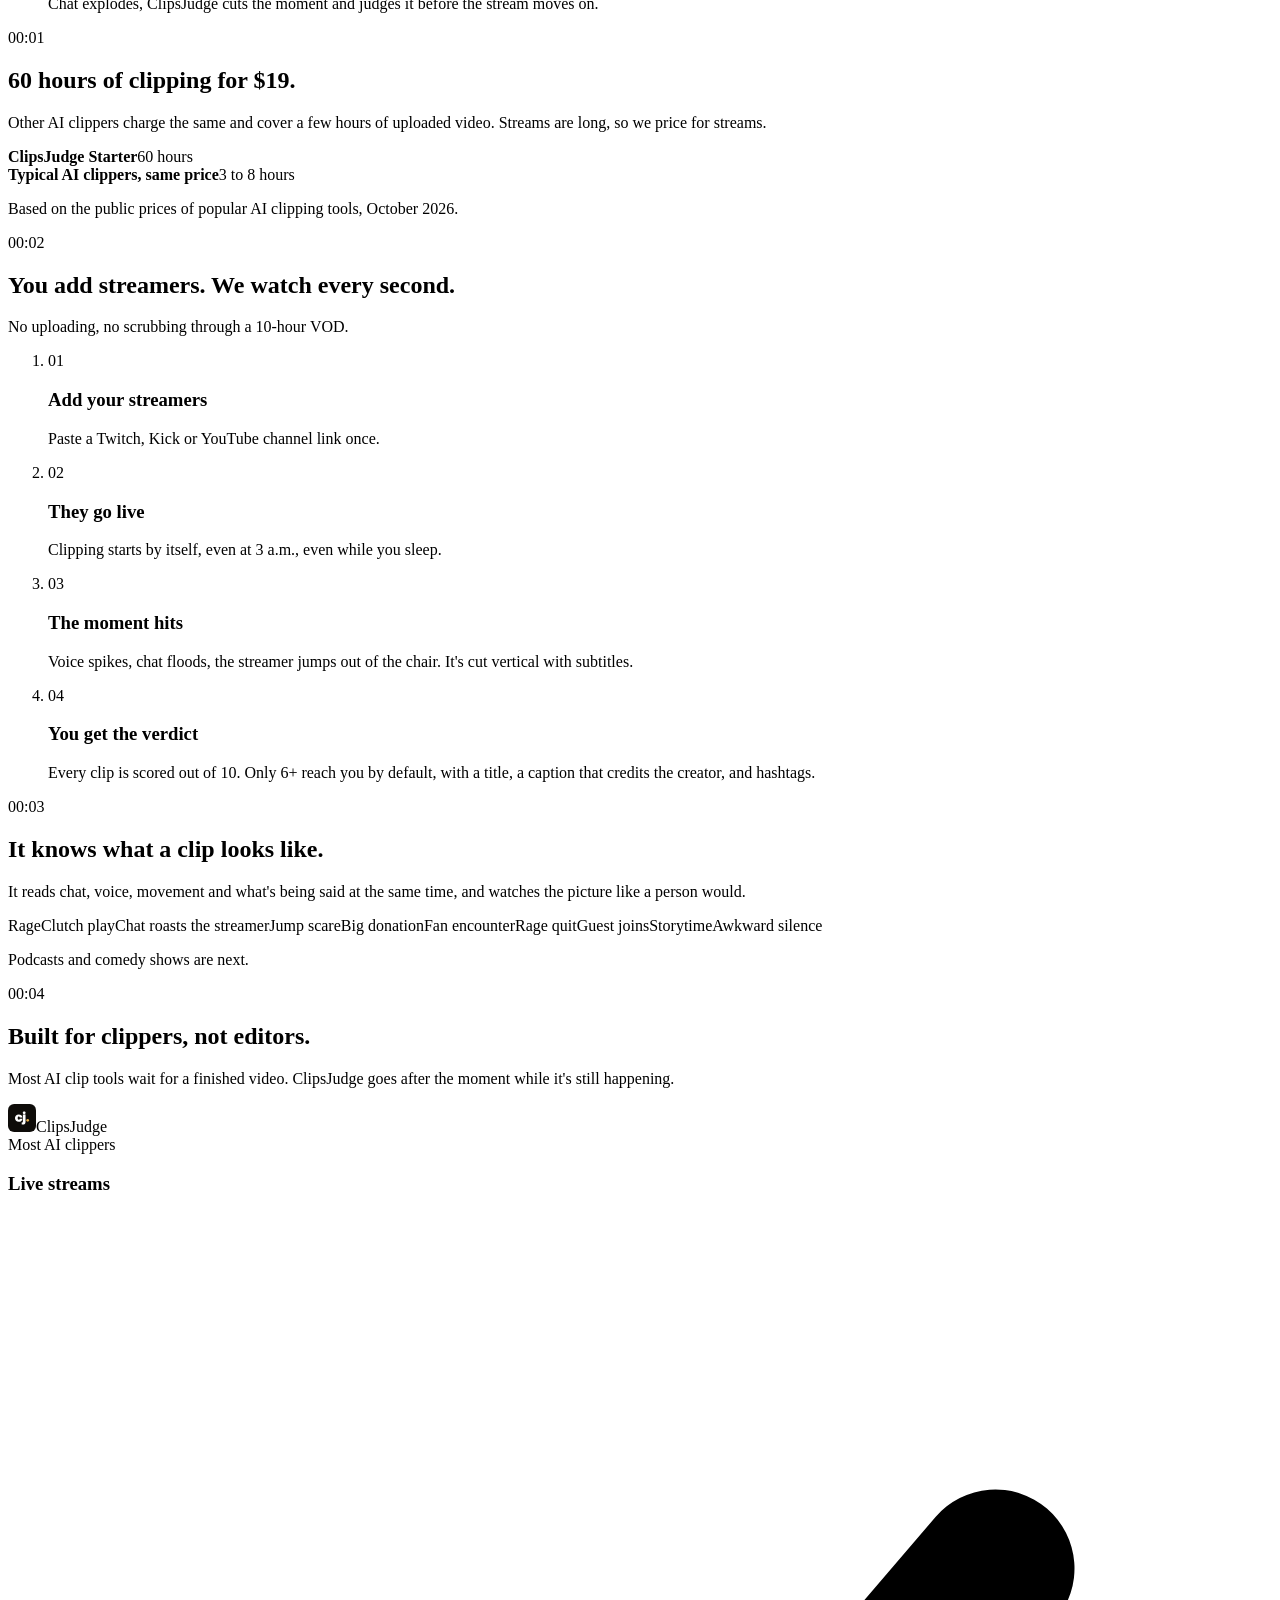
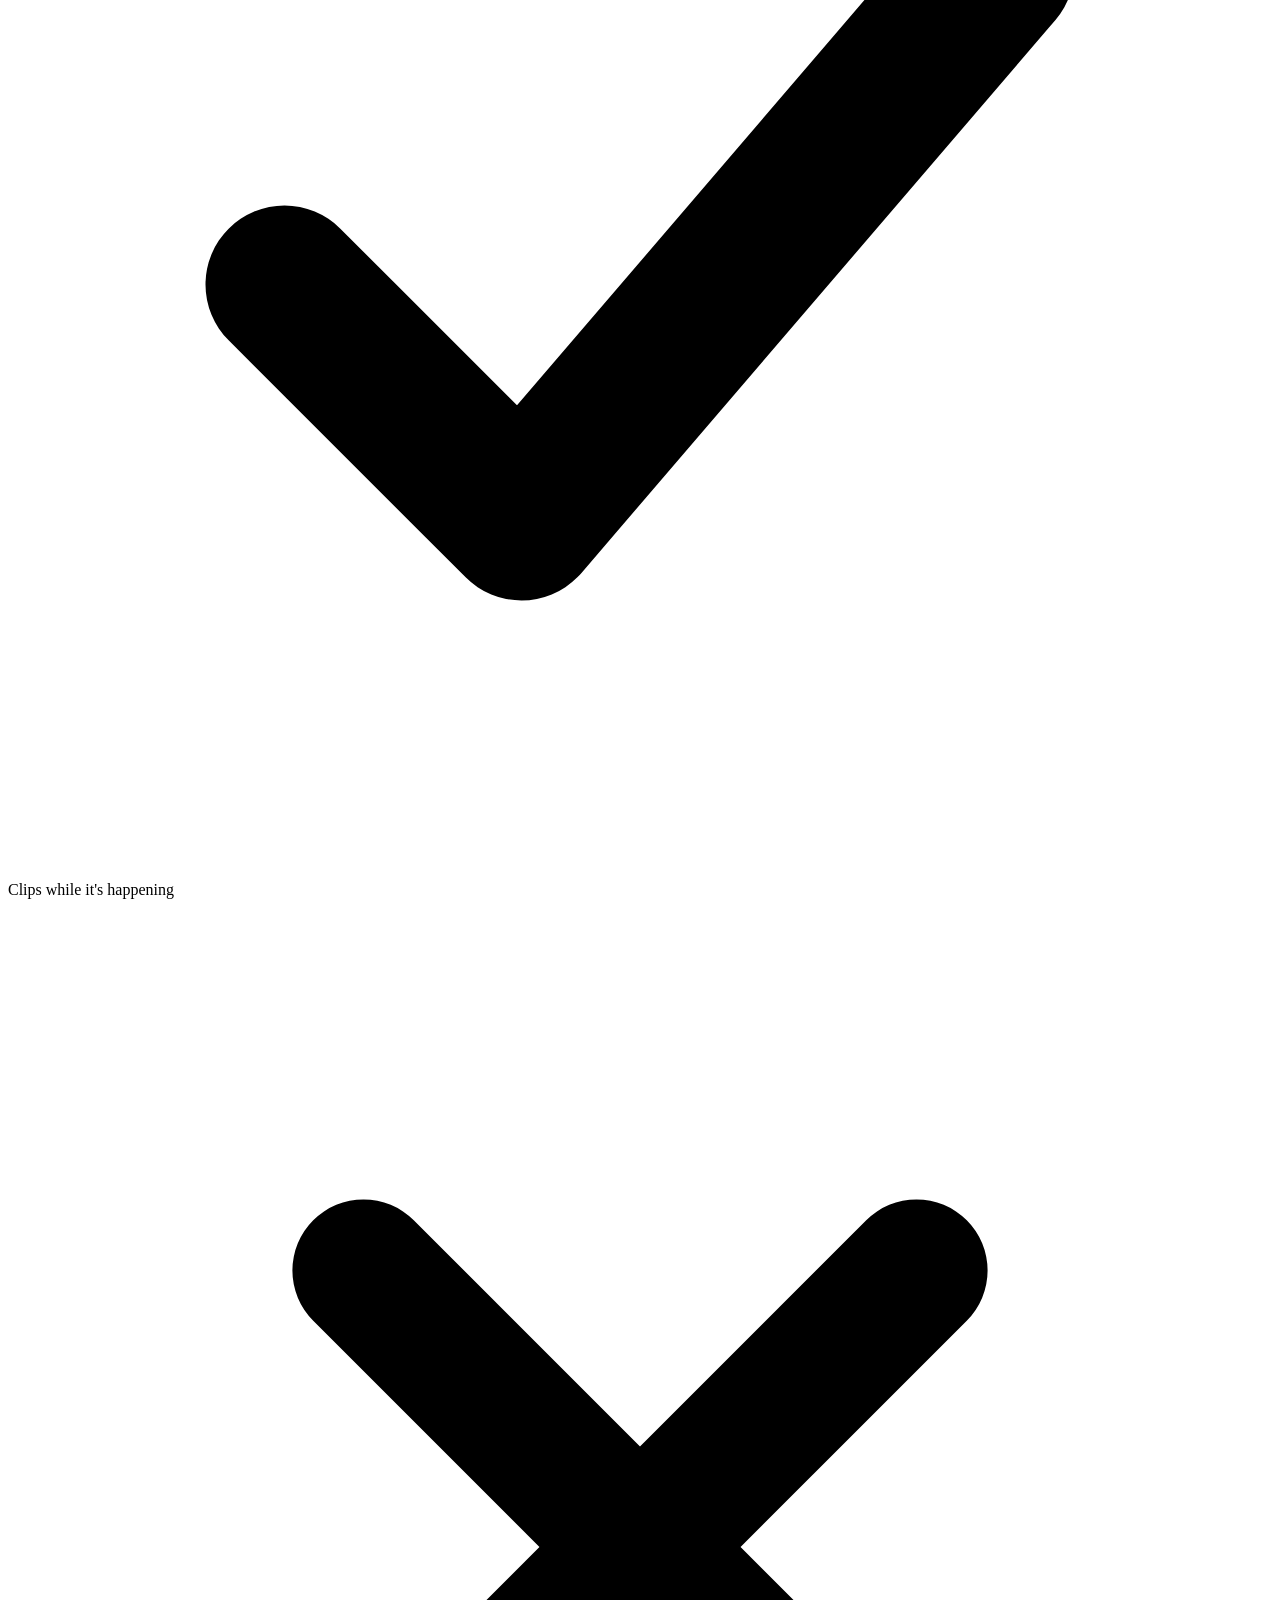
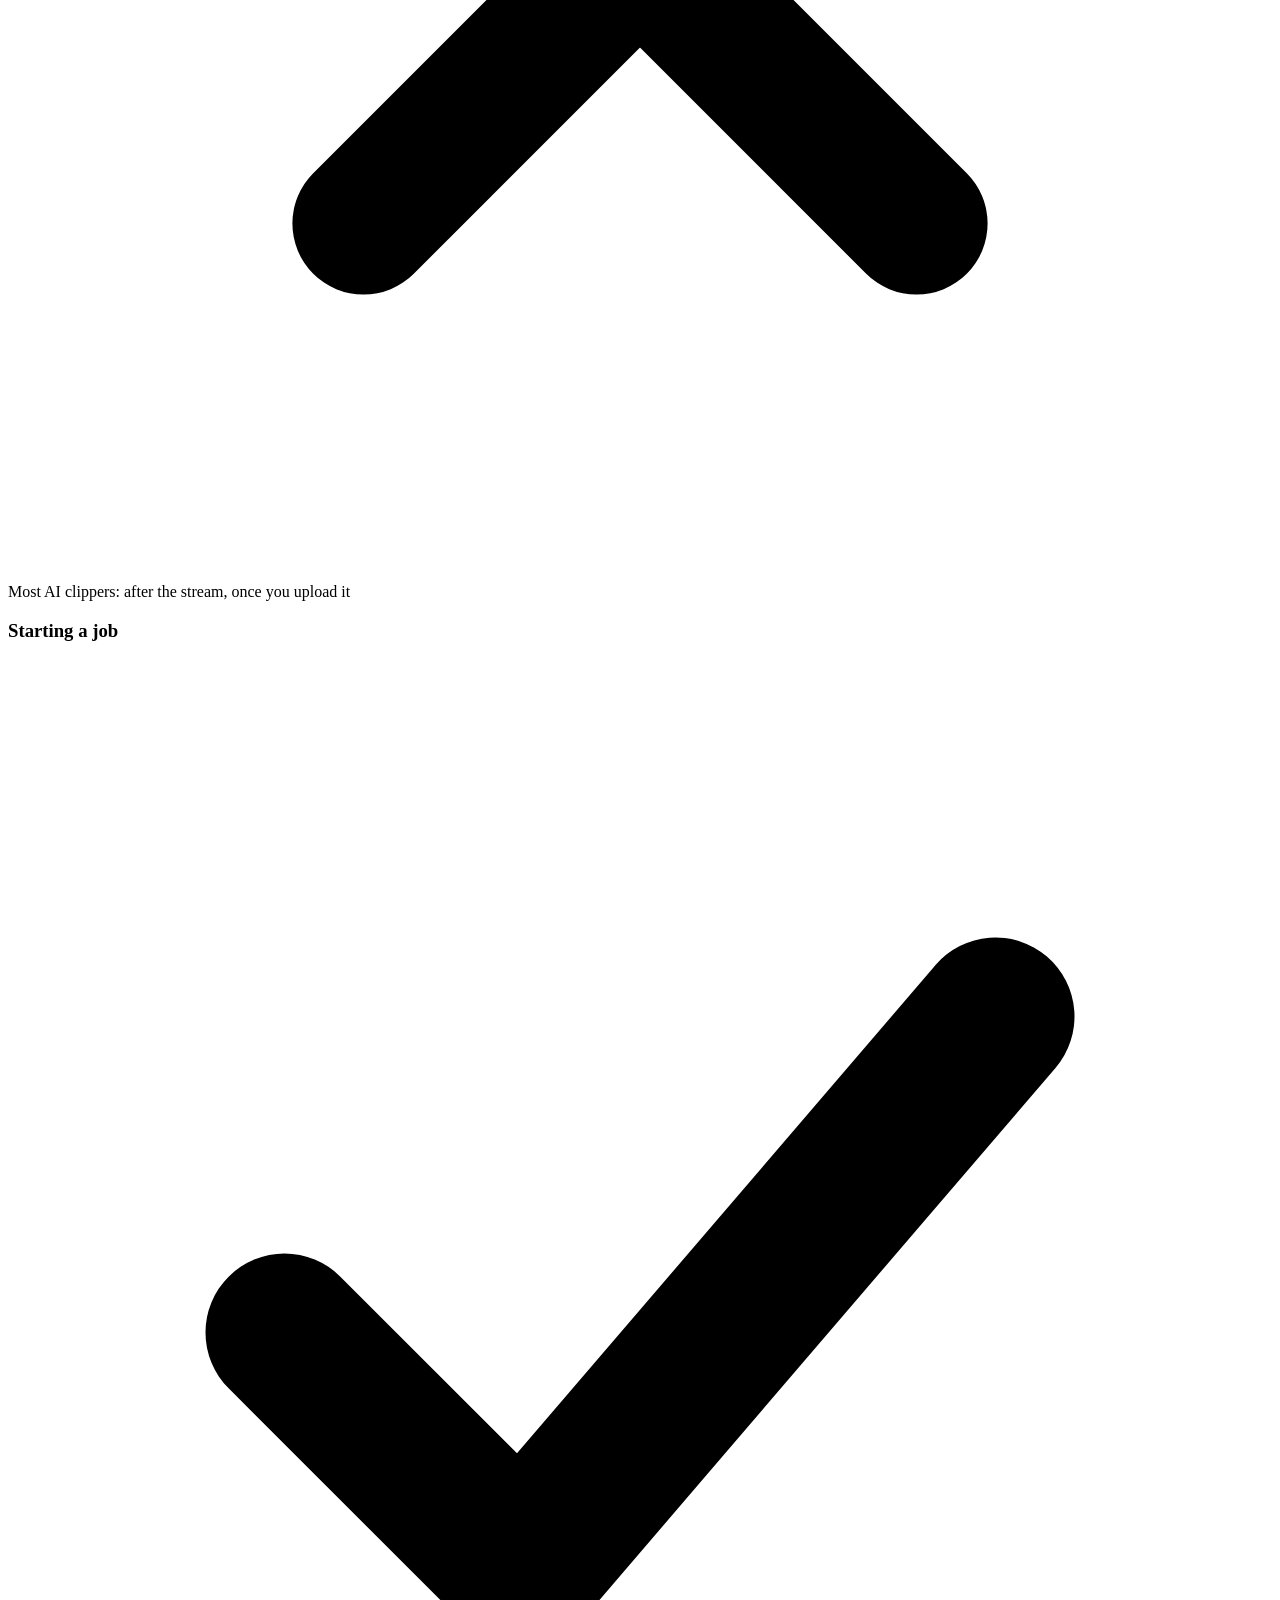
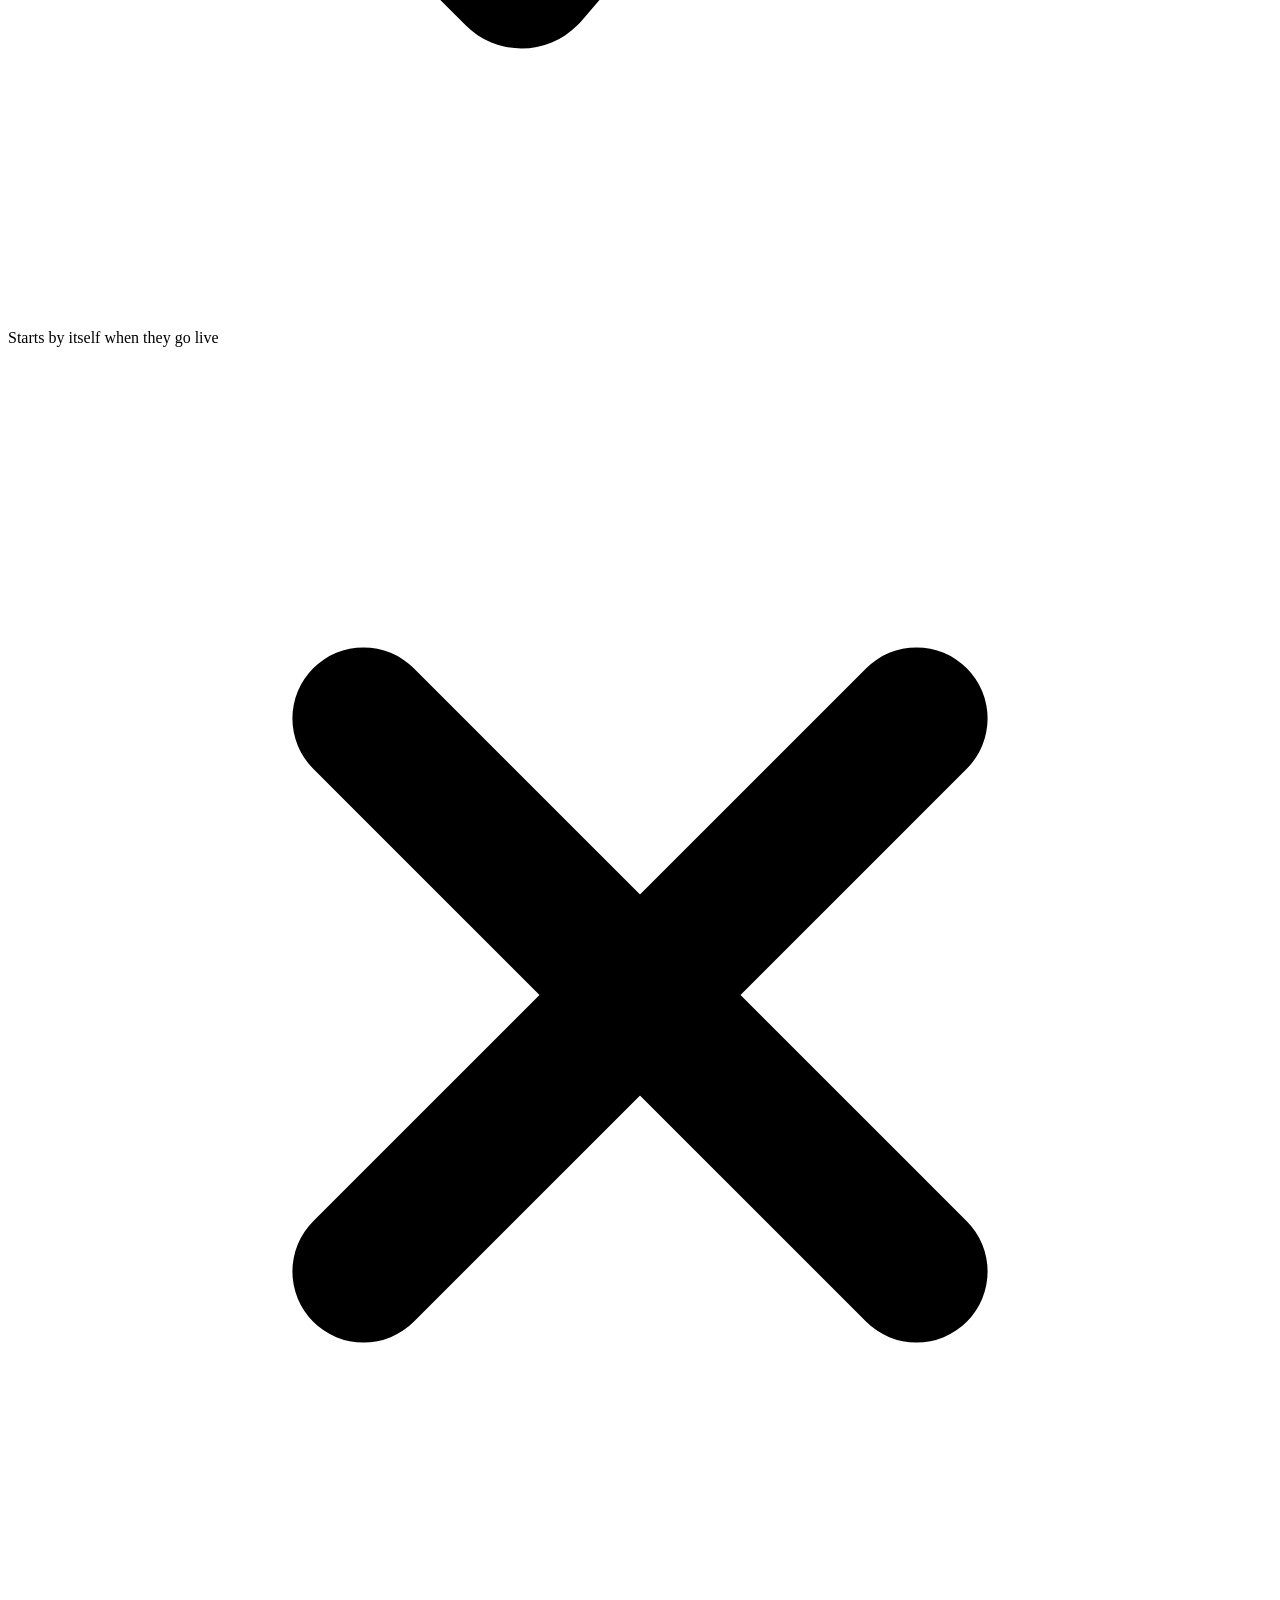
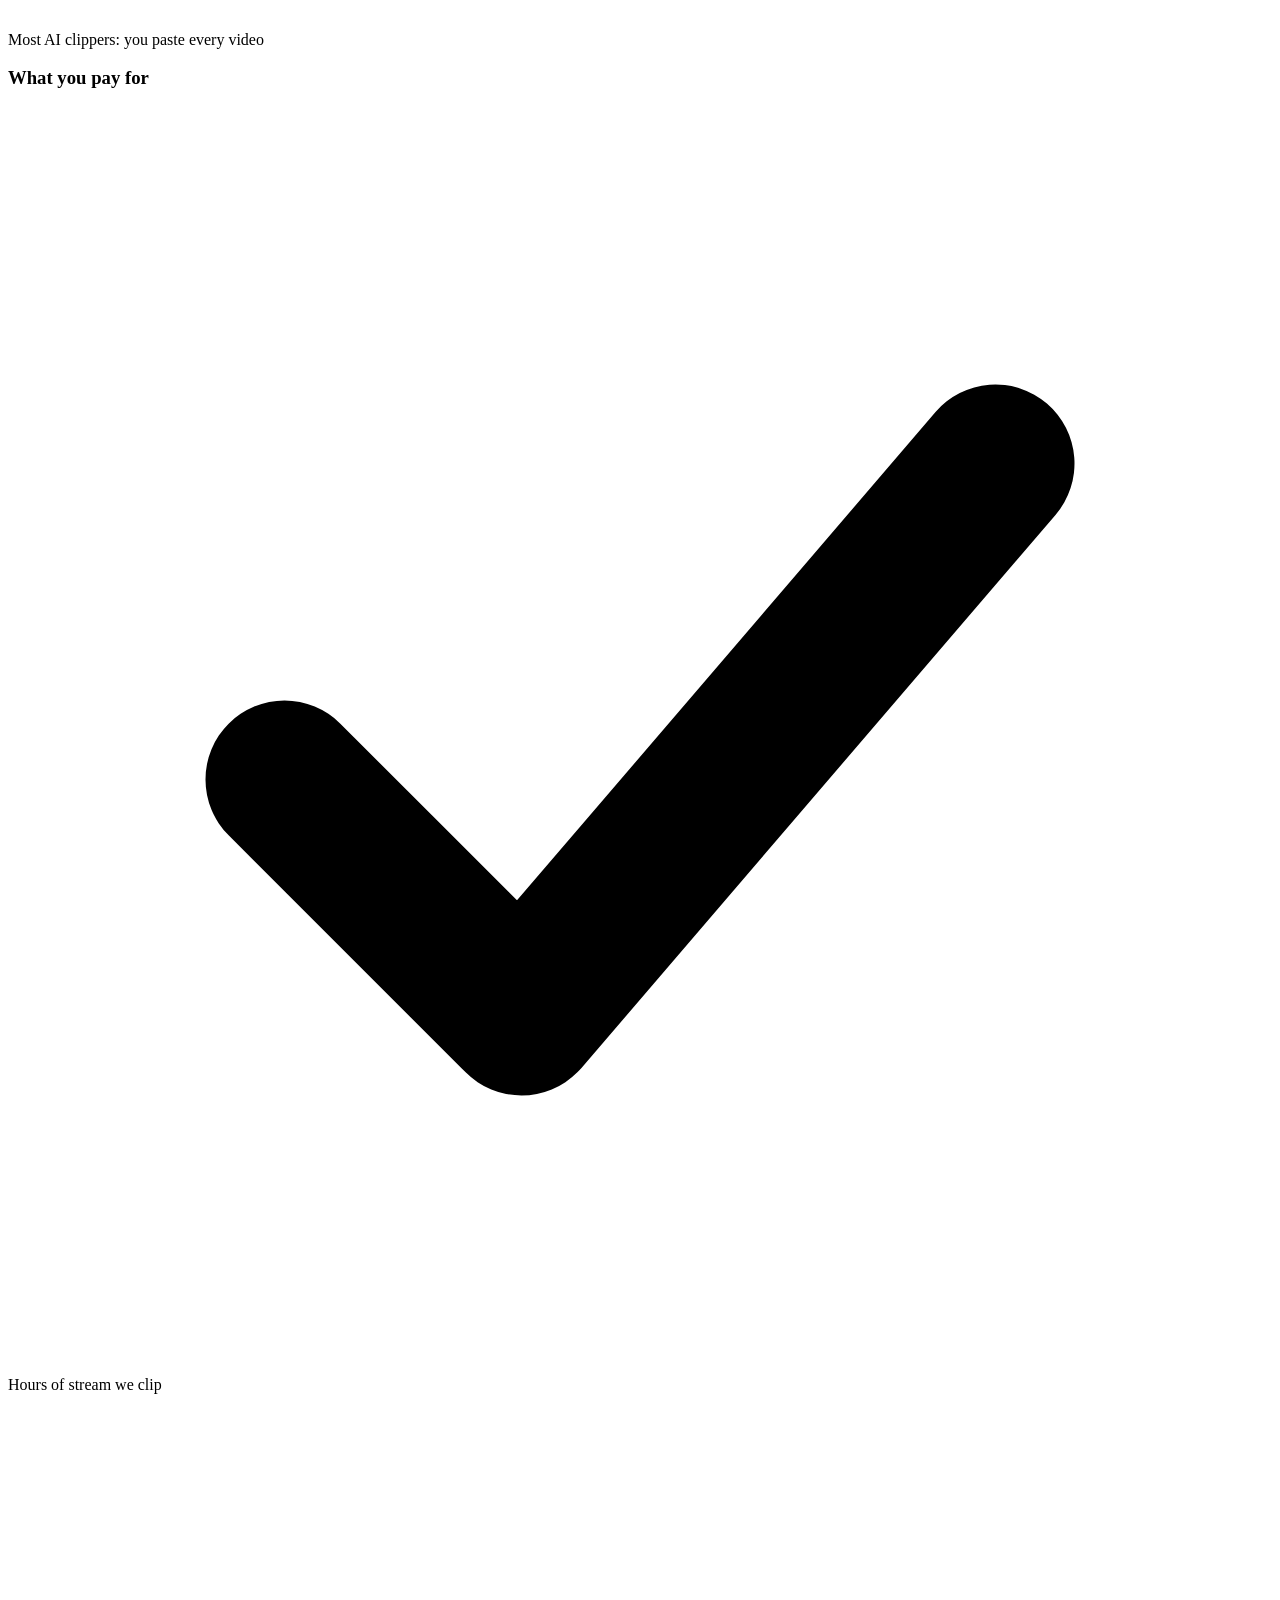
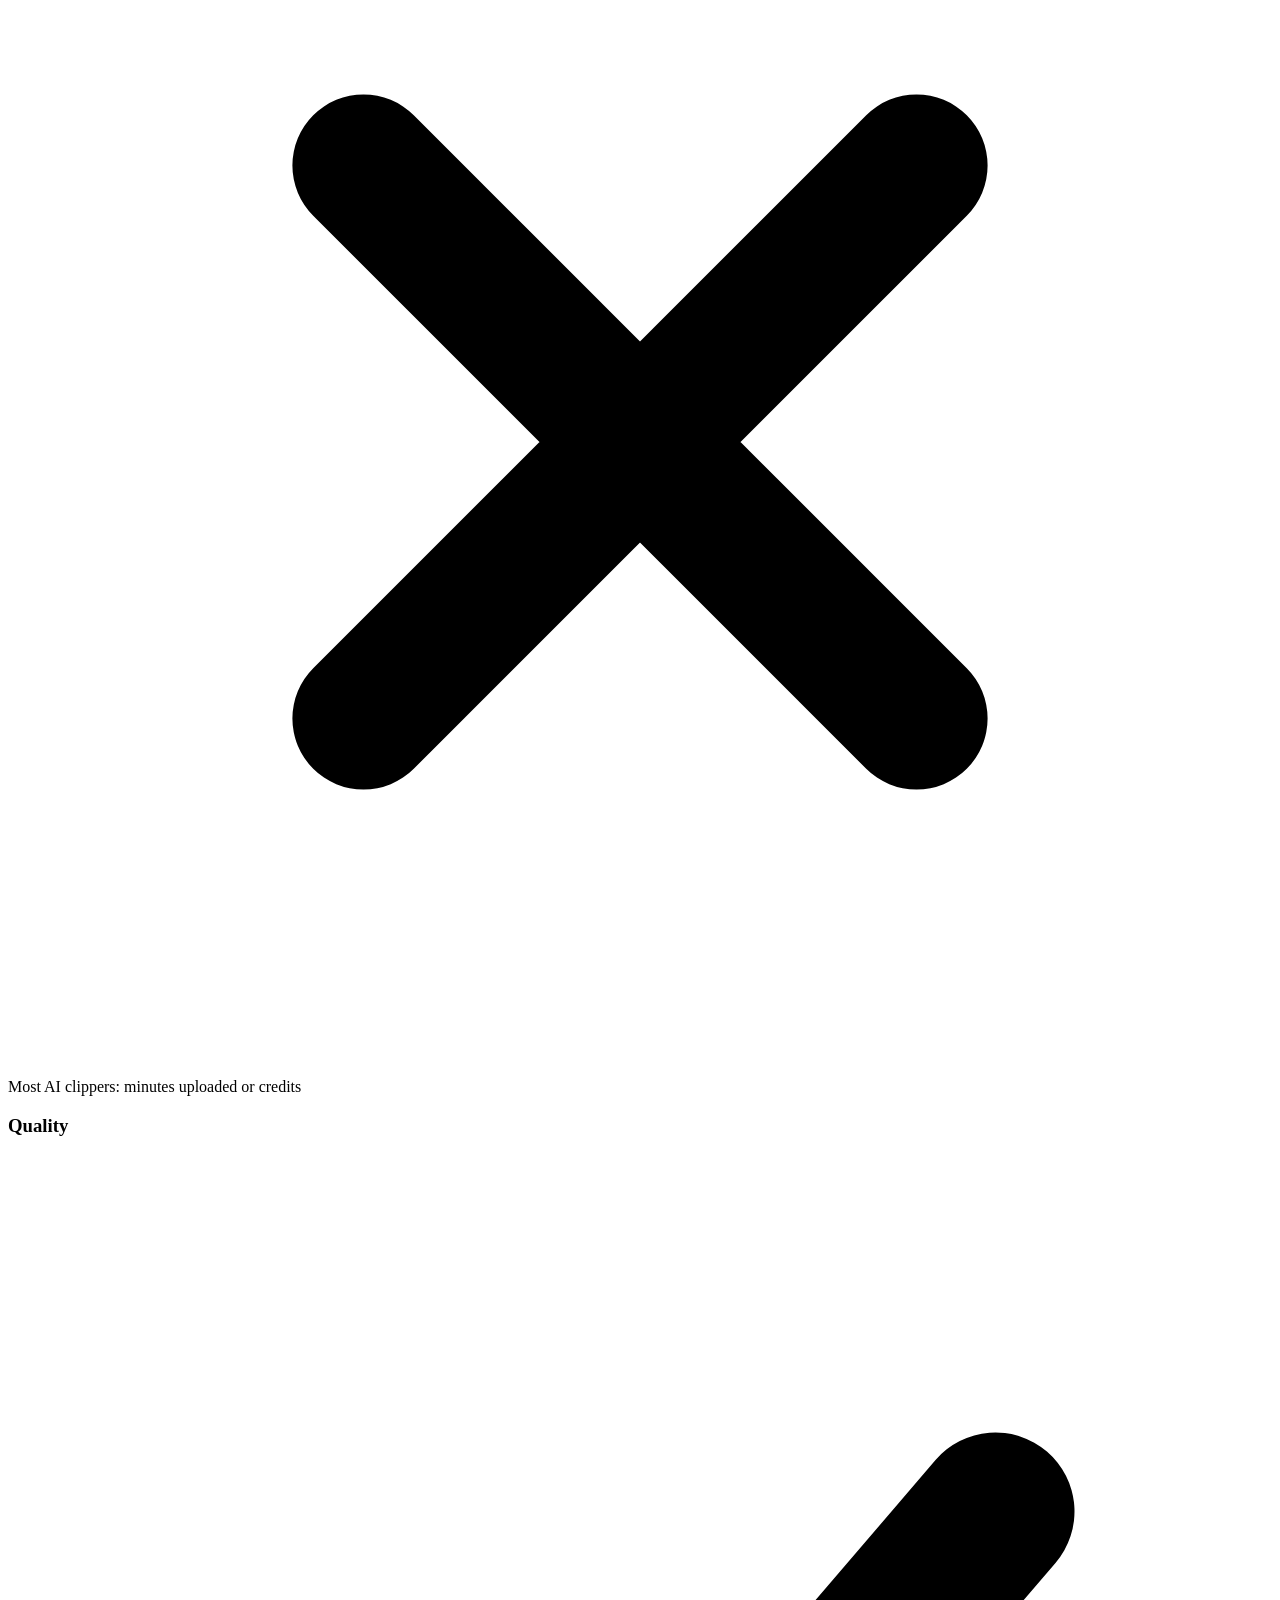
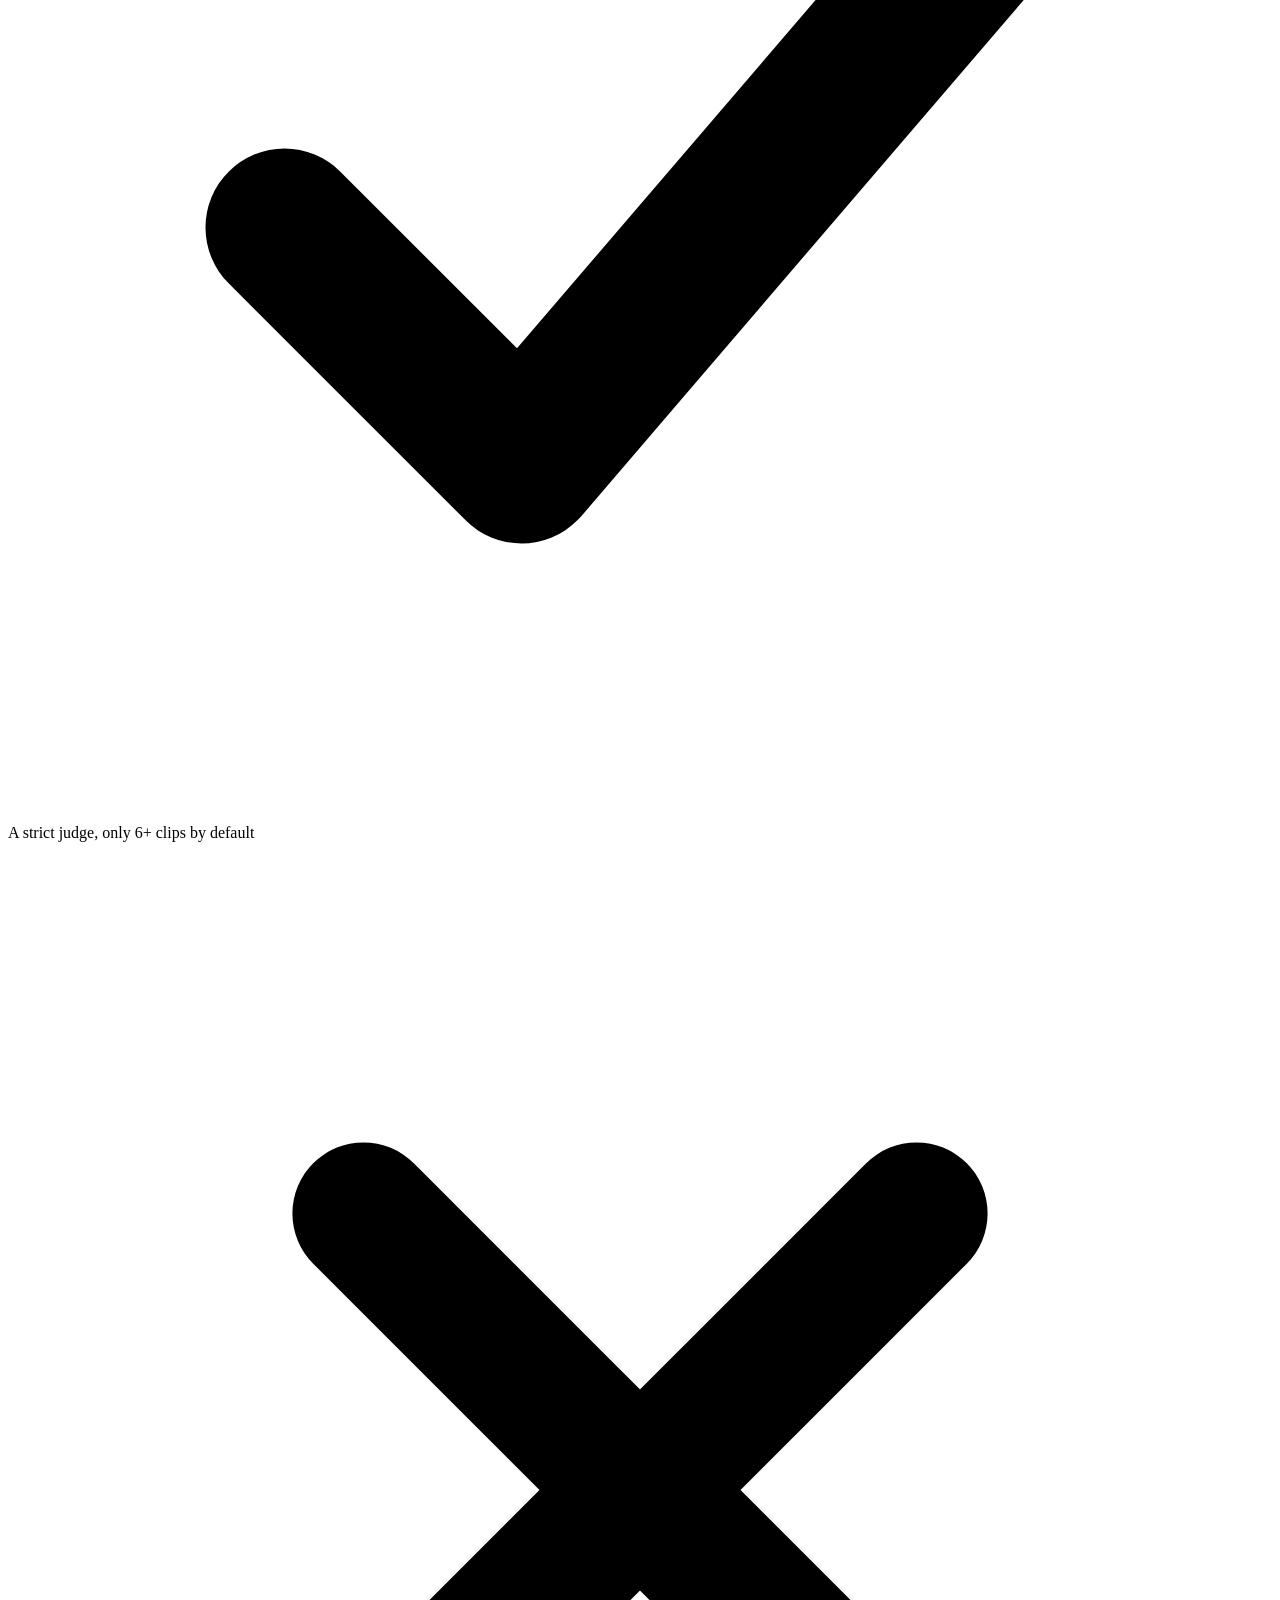
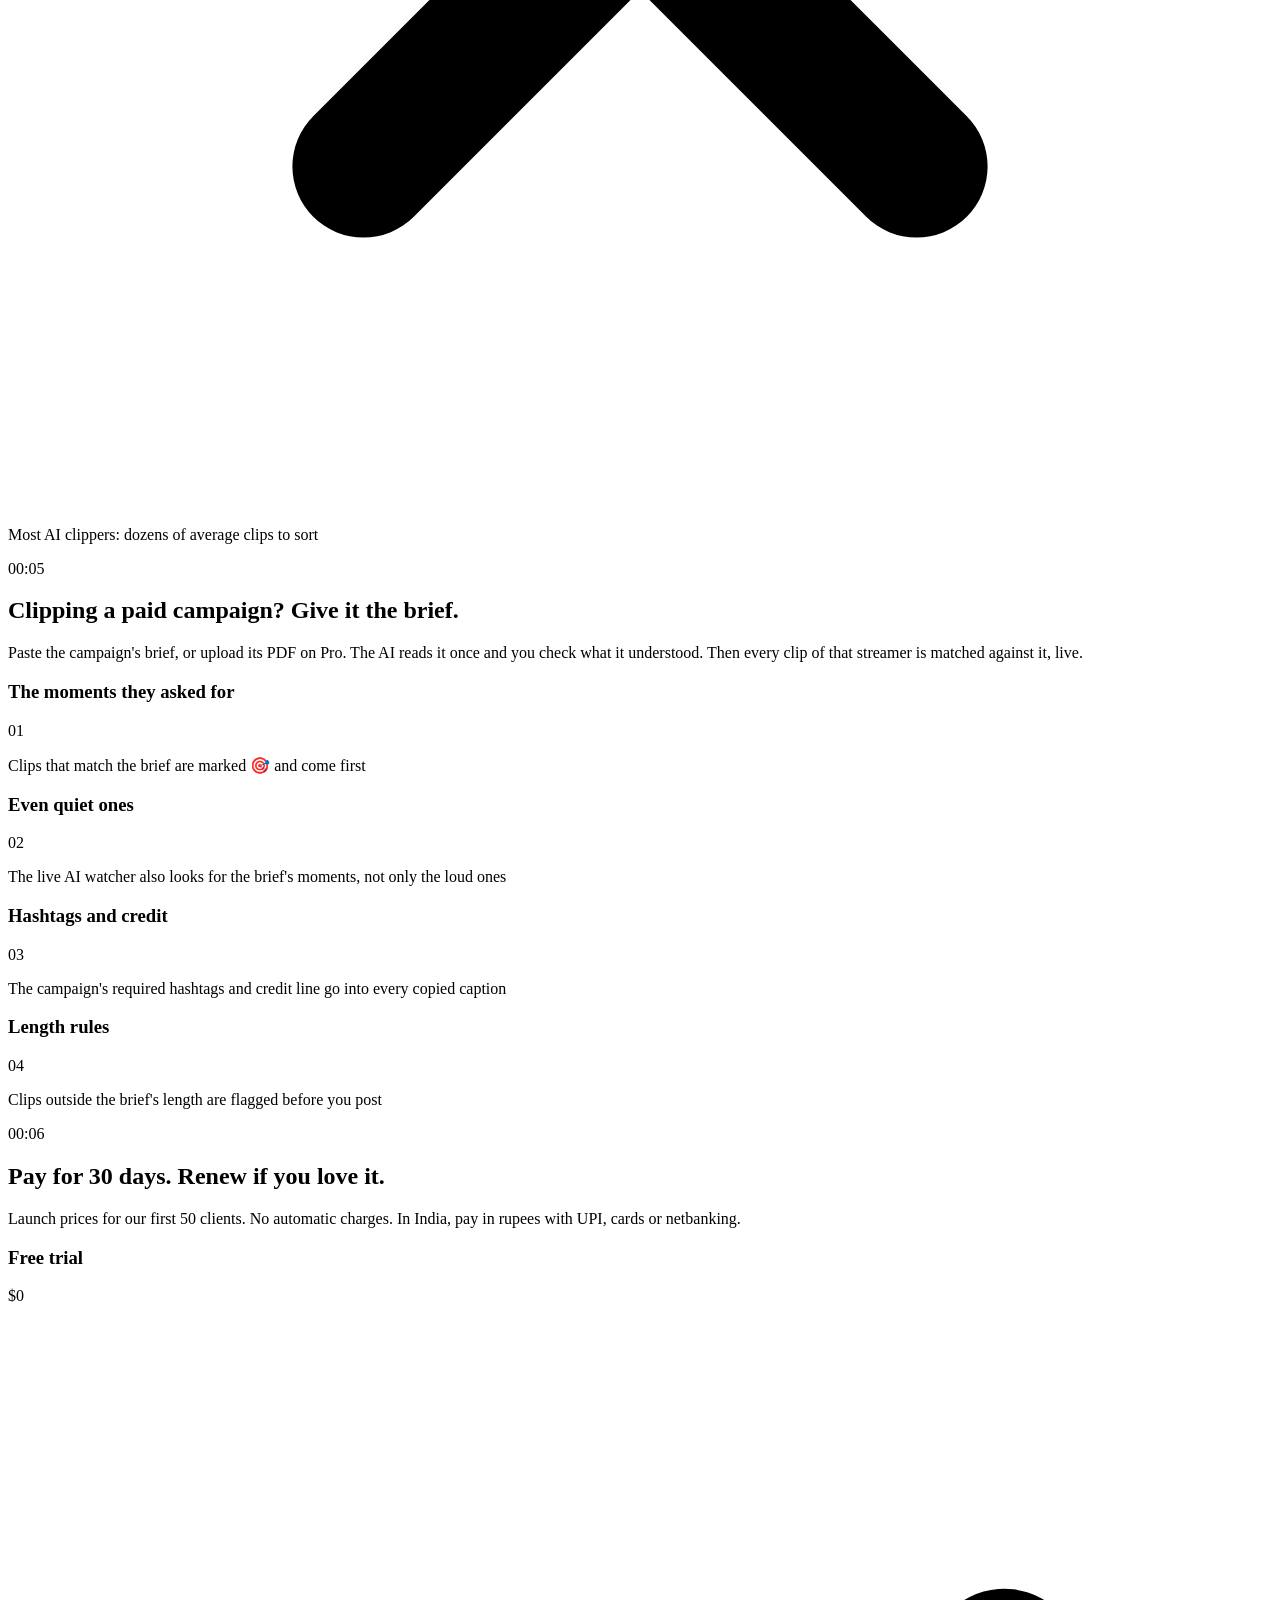
==== commit f5c3e285: "Add files via upload" ====
--- a/index.html
+++ b/index.html
@@ -1,286 +1,7 @@
-<!doctype html>
-<html lang="en">
-<head>
-<meta charset="utf-8">
-<meta name="viewport" content="width=device-width, initial-scale=1, viewport-fit=cover">
-<title>ClipsJudge · Live stream clips, judged</title>
-<meta name="description" content="ClipsJudge watches Twitch, Kick and YouTube streams while they're live, cuts the moments people share and scores each clip out of 10. Vertical clips with subtitles, a title, a caption with credit and hashtags.">
-<meta name="theme-color" content="#090705">
-<meta property="og:title" content="ClipsJudge · Live stream clips, judged">
-<meta property="og:description" content="Clipped before chat calms down. 60 hours of clipping for $19, live or past streams.">
+<!doctype html><html lang="en"><head><meta charset="utf-8"><meta name="viewport" content="width=device-width, initial-scale=1, viewport-fit=cover"><meta name="theme-color" content="#090705">
+<link rel="preconnect" href="https://api.fontshare.com" crossorigin="anonymous"><link rel="preconnect" href="https://fonts.googleapis.com"><link rel="preconnect" href="https://fonts.gstatic.com" crossorigin="anonymous">
+<link rel="stylesheet" href="https://api.fontshare.com/v2/css?f[]=zodiak@300,400,500,301,401&amp;f[]=general-sans@400,500,600,700&amp;display=swap">
+<link rel="stylesheet" href="https://fonts.googleapis.com/css2?family=Geist+Mono:wght@400;500;600&amp;display=swap">
+<link rel="stylesheet" href="/assets/site-y0m1zw6y.css">
 <link rel="icon" href="/favicon.ico" sizes="48x48"><link rel="icon" href="/icon.svg" type="image/svg+xml"><link rel="apple-touch-icon" href="/apple-touch-icon.png"><link rel="manifest" href="/site.webmanifest">
-<meta property="og:image" content="https://clipsjudge.com/og-image.png"><meta name="twitter:card" content="summary_large_image"><meta name="twitter:image" content="https://clipsjudge.com/og-image.png">
-<link rel="preconnect" href="https://api.fontshare.com" crossorigin>
-<link href="https://api.fontshare.com/v2/css?f[]=clash-display@500,600&f[]=satoshi@400,500,700&display=swap" rel="stylesheet">
-<link rel="stylesheet" href="site.css">
-<script type="application/ld+json">{"@context":"https://schema.org","@type":"Organization","name":"ClipsJudge","url":"https://clipsjudge.com","logo":"https://clipsjudge.com/icon-512.png","sameAs":["https://www.instagram.com/clipsjudge/","https://www.youtube.com/channel/UC_itZuvUH5DGEf6iC6bG_gw"]}</script>
-<script src="analytics.js" defer></script>
-</head>
-<body>
-
-<header class="bar">
-  <div class="wrap">
-    <a class="logo" href="index.html" aria-label="ClipsJudge home"><i></i>ClipsJudge</a>
-    <nav aria-label="Main">
-      <a class="hide-sm" href="#how">How it works</a>
-      <a href="pricing.html">Pricing</a>
-      <a href="https://app.clipsjudge.com/app">Log in</a>
-      <a class="icon hide-sm" href="https://www.instagram.com/clipsjudge/" target="_blank" rel="noopener" aria-label="ClipsJudge on Instagram"><svg width="18" height="18" viewBox="0 0 24 24" fill="none" stroke="currentColor" stroke-width="2" aria-hidden="true"><rect x="3" y="3" width="18" height="18" rx="5"/><circle cx="12" cy="12" r="4"/><circle cx="17.5" cy="6.5" r="1" fill="currentColor" stroke="none"/></svg></a><a class="icon hide-sm" href="https://www.youtube.com/channel/UC_itZuvUH5DGEf6iC6bG_gw" target="_blank" rel="noopener" aria-label="ClipsJudge on YouTube"><svg width="20" height="18" viewBox="0 0 24 24" fill="currentColor" aria-hidden="true"><path d="M23 7.2a3 3 0 0 0-2.1-2.1C19 4.6 12 4.6 12 4.6s-7 0-8.9.5A3 3 0 0 0 1 7.2 31 31 0 0 0 .5 12 31 31 0 0 0 1 16.8a3 3 0 0 0 2.1 2.1c1.9.5 8.9.5 8.9.5s7 0 8.9-.5a3 3 0 0 0 2.1-2.1 31 31 0 0 0 .5-4.8 31 31 0 0 0-.5-4.8zM9.7 15.1V8.9l5.8 3.1-5.8 3.1z"/></svg></a>
-      <a class="btn sm hide-sm" href="https://app.clipsjudge.com/app/signup?src=website">Sign up free</a>
-    </nav>
-  </div>
-</header>
-
-<main>
-<section class="hero">
-  <div class="wrap">
-    <div>
-      <span class="status"><b>LIVE</b>Free trial · no card needed</span>
-      <h1><span>Clipped before</span><span>chat calms down.</span></h1>
-      <p class="lead">ClipsJudge watches your streamers on Twitch, Kick and YouTube while they're live, cuts the moments people share and scores every clip out of 10. You post first.</p>
-      <div class="ctas">
-        <a class="btn" href="https://app.clipsjudge.com/app/signup?src=website">Start free trial</a>
-        <a class="btn line" href="#how">See how it works</a>
-      </div>
-      <p class="trust">3-day free trial. No card needed. Already have an account? <a href="https://app.clipsjudge.com/app/login">Log in</a></p>
-    </div>
-
-    <figure class="stage" aria-hidden="true">
-      <div class="phone" id="phone">
-        <div class="screen">
-          <div class="feed"></div>
-          <div class="flash"></div>
-          <div class="top"><span class="pill-live">LIVE</span><span class="viewers" id="viewers">48.2K watching</span></div>
-          <ul class="chat" id="chat"></ul>
-          <div class="wave" id="wave"></div>
-          <div class="cut">
-            <span class="clipped">Clipped 0:24</span>
-            <div class="score"><b id="score">0.0</b><small>AI score</small></div>
-            <p class="sub">No way bro, <em>last</em> second!</p>
-          </div>
-        </div>
-      </div>
-      <figcaption>Chat explodes, ClipsJudge cuts the moment and judges it before the stream moves on.</figcaption>
-    </figure>
-  </div>
-</section>
-
-<section class="hours" aria-labelledby="hoursTitle">
-  <div class="wrap">
-    <div class="head">
-      <h2 id="hoursTitle">60 hours of clipping for $19.</h2>
-      <p class="lead">Other AI clippers charge the same and cover a few hours of uploaded video. Streams are long, so we price for streams.</p>
-    </div>
-    <div class="bars">
-      <div class="row">
-        <div class="label"><b>ClipsJudge Starter</b><span>60 hours</span></div>
-        <div class="track"><div class="fill" style="width:100%"></div></div>
-      </div>
-      <div class="row">
-        <div class="label"><b>Typical AI clippers, same price</b><span>3 to 8 hours</span></div>
-        <div class="track"><div class="fill them" style="width:8.3%"></div></div>
-      </div>
-    </div>
-    <p class="note">Based on the public prices of popular AI clipping tools, October 2026.</p>
-  </div>
-</section>
-
-<section id="how" aria-labelledby="howTitle">
-  <div class="wrap">
-    <div class="head">
-      <h2 id="howTitle">You add streamers. We watch every second.</h2>
-      <p class="lead">No uploading, no scrubbing through a 10-hour VOD.</p>
-    </div>
-    <ol class="steps">
-      <li><h3>Add your streamers</h3><p>Paste a Twitch, Kick or YouTube channel link once.</p></li>
-      <li><h3>They go live</h3><p>Clipping starts by itself, even at 3 a.m., even while you sleep.</p></li>
-      <li><h3>The moment hits</h3><p>Voice spikes, chat floods, the streamer jumps out of the chair. It's cut vertical with subtitles.</p></li>
-      <li><h3>You get the verdict</h3><p>Every clip is scored out of 10. Only 5+ reach you, with a title, a caption that credits the creator, and hashtags.</p></li>
-    </ol>
-  </div>
-</section>
-
-<section aria-labelledby="momTitle">
-  <div class="wrap">
-    <div class="head">
-      <h2 id="momTitle">It knows what a clip looks like.</h2>
-      <p class="lead">It reads chat, voice, movement and what's being said at the same time, and watches the picture like a person would.</p>
-    </div>
-    <div class="moments">
-      <span>Rage</span><span>Clutch play</span><span>Chat roasts the streamer</span><span>Jump scare</span><span>Big donation</span><span>Fan encounter</span><span>Rage quit</span><span>Guest joins</span><span>Storytime</span><span>Awkward silence</span>
-    </div>
-    <p class="next">Podcasts and comedy shows are next.</p>
-  </div>
-</section>
-
-<section aria-labelledby="vsTitle">
-  <div class="wrap">
-    <div class="head">
-      <h2 id="vsTitle">Built for clippers, not editors.</h2>
-      <p class="lead">Most AI clip tools wait for a finished video. ClipsJudge goes after the moment while it's still happening.</p>
-    </div>
-    <div class="vs">
-      <div class="r"><h3>Live streams</h3><p class="us">Clips while it's happening</p><p class="them">after the stream, once you upload it</p></div>
-      <div class="r"><h3>Starting a job</h3><p class="us">Starts by itself when they go live</p><p class="them">you paste every video</p></div>
-      <div class="r"><h3>What you pay for</h3><p class="us">Hours of stream we clip</p><p class="them">minutes uploaded or credits</p></div>
-      <div class="r"><h3>Quality</h3><p class="us">A strict judge, only 6+ clips by default</p><p class="them">dozens of average clips to sort</p></div>
-    </div>
-  </div>
-</section>
-
-<section id="campaigns" aria-labelledby="campTitle">
-  <div class="wrap">
-    <div class="head">
-      <h2 id="campTitle">Clipping a paid campaign? Give it the brief.</h2>
-      <p class="lead">Paste the campaign's brief, or upload its PDF on Pro. The AI reads it once and you check what it understood. Then every clip of that streamer is matched against it, live.</p>
-    </div>
-    <div class="vs">
-      <div class="r"><h3>The moments they asked for</h3><p class="us">Clips that match the brief are marked 🎯 and come first</p></div>
-      <div class="r"><h3>Even quiet ones</h3><p class="us">The live AI watcher also looks for the brief's moments, not only the loud ones</p></div>
-      <div class="r"><h3>Hashtags and credit</h3><p class="us">The campaign's required hashtags and credit line go into every copied caption</p></div>
-      <div class="r"><h3>Length rules</h3><p class="us">Clips outside the brief's length are flagged before you post</p></div>
-    </div>
-  </div>
-</section>
-
-<section id="pricing" aria-labelledby="priceTitle">
-  <div class="wrap">
-    <div class="head">
-      <h2 id="priceTitle">Pay for 30 days. Renew if you love it.</h2>
-      <p class="lead">Launch prices for our first 50 clients. No automatic charges. In India, pay in rupees with UPI, cards or netbanking.</p>
-    </div>
-    <div class="plans">
-      <div class="plan">
-        <div class="name">Free trial</div>
-        <div class="price">$0</div>
-        <ul><li>2 hours of clipping or 3 days, whichever comes first</li><li>1 streamer</li><li>Clips carry a small ClipsJudge badge</li><li>No card needed</li></ul>
-        <a class="btn line" href="https://app.clipsjudge.com/app/signup?src=website">Start free trial</a>
-      </div>
-      <div class="plan pro">
-        <div class="name">Pro <span class="tag">Most popular</span></div>
-        <div class="price">$39<small>/ 30 days</small></div>
-        <p class="launch">Launch price · first 50 clients</p>
-        <p class="inr">₹2,499 in India</p>
-        <ul><li>120 hours of clipping <b style="color:var(--gold)">+30 bonus hours your first month</b></li><li>15 streamers</li><li>2 streamers clipped at the same time</li><li>Clips kept 60 days, no badge</li><li>10 campaign briefs, PDF briefs too</li></ul>
-        <a class="btn" href="https://app.clipsjudge.com/app/signup?src=website">Start free trial</a>
-      </div>
-      <div class="plan">
-        <div class="name">Starter</div>
-        <div class="price">$19<small>/ 30 days</small></div>
-        <p class="launch">Launch price · first 50 clients</p>
-        <p class="inr">₹999 in India</p>
-        <ul><li>60 hours of clipping</li><li>3 streamers</li><li>1 streamer clipped at a time</li><li>Clips kept 30 days, no badge</li><li>1 campaign brief</li></ul>
-        <a class="btn line" href="https://app.clipsjudge.com/app/signup?src=website">Start free trial</a>
-      </div>
-    </div>
-    <p class="plans-note">Need more? Add 25 or 100 hours anytime. Everything is on the <a href="pricing.html">pricing page</a>.</p>
-  </div>
-</section>
-
-<section aria-labelledby="joinTitle">
-  <div class="wrap">
-    <div class="join" id="join">
-      <div>
-        <h2 id="joinTitle">Start free in 30 seconds.</h2>
-        <p class="lead" style="margin-top:14px">Type your email, enter the code we send you, pick a password, and you're in your dashboard. 2 hours of clipping over 3 days, no card needed.</p>
-      </div>
-      <div class="startsteps">
-        <div><b>1. Your email</b><span>We send you a 6-digit code.</span></div>
-        <div><b>2. The code + a password</b><span>Check your inbox (and spam, just in case), then pick a password for next time.</span></div>
-        <div><b>3. Add a streamer</b><span>When they go live, clipping starts by itself.</span></div>
-        <a class="btn wide" href="https://app.clipsjudge.com/app/signup?src=website">Start free trial</a>
-        <span class="fine">Already have an account? <a href="https://app.clipsjudge.com/app/login">Log in</a></span>
-      </div>
-    </div>
-  </div>
-</section>
-
-<section aria-labelledby="faqTitle">
-  <div class="wrap faq">
-    <h2 id="faqTitle">Questions</h2>
-    <div>
-      <details><summary>When does ClipsJudge launch?</summary><p>We're clipping real streams right now. Waitlist members get access first, in small groups, before the public launch.</p></details>
-      <details><summary>Which platforms does it work with?</summary><p>Twitch, Kick and YouTube live streams. Clips are vertical with subtitles, made for YouTube Shorts, TikTok and Instagram Reels.</p></details>
-      <details><summary>Do I need a powerful computer?</summary><p>No. ClipsJudge runs in the cloud. Your computer can be off; you open your dashboard on any phone or laptop and download the finished clips.</p></details>
-      <details><summary>Does it only clip loud moments?</summary><p>No. It combines chat, voice, movement and what was said, then an AI judge watches the clip before you see it. Funny, awkward and wholesome moments count too.</p></details>
-      <details><summary>Is there a free trial?</summary><p>Yes. Every new account gets 2 hours of clipping over 3 days, with a small badge on the clips. No card needed.</p></details>
-      <details><summary>Do plans renew automatically?</summary><p>No. Each plan is a 30-day pass: you pay once and renew only if you want to. Try everything in the free trial first, because payments aren't refundable except for billing mistakes or a fault on our side. See the <a href="refund.html">refund policy</a>.</p></details>
-      <details><summary>Do I need the right to clip a stream?</summary><p>Yes. Clip your own streams, or streams whose creators allow clipping (many run official clipping programs). Always credit the creator. See our <a href="terms.html">terms</a>.</p></details>
-    </div>
-  </div>
-</section>
-
-<section class="final">
-  <div class="wrap">
-    <h2>Stop scrubbing through 10-hour VODs.</h2>
-    <p>Let ClipsJudge do the watching. You post the bangers.</p>
-    <a class="btn" href="https://app.clipsjudge.com/app/signup?src=website">Start free trial</a>
-  </div>
-</section>
-</main>
-
-<footer>
-  <div class="wrap">
-    <span>© 2026 ClipsJudge. Jaipur, Rajasthan, India</span>
-    <span class="social"><a href="https://www.instagram.com/clipsjudge/" target="_blank" rel="noopener" aria-label="ClipsJudge on Instagram"><svg width="18" height="18" viewBox="0 0 24 24" fill="none" stroke="currentColor" stroke-width="2" aria-hidden="true"><rect x="3" y="3" width="18" height="18" rx="5"/><circle cx="12" cy="12" r="4"/><circle cx="17.5" cy="6.5" r="1" fill="currentColor" stroke="none"/></svg><span>Instagram</span></a><a href="https://www.youtube.com/channel/UC_itZuvUH5DGEf6iC6bG_gw" target="_blank" rel="noopener" aria-label="ClipsJudge on YouTube"><svg width="20" height="18" viewBox="0 0 24 24" fill="currentColor" aria-hidden="true"><path d="M23 7.2a3 3 0 0 0-2.1-2.1C19 4.6 12 4.6 12 4.6s-7 0-8.9.5A3 3 0 0 0 1 7.2 31 31 0 0 0 .5 12 31 31 0 0 0 1 16.8a3 3 0 0 0 2.1 2.1c1.9.5 8.9.5 8.9.5s7 0 8.9-.5a3 3 0 0 0 2.1-2.1 31 31 0 0 0 .5-4.8 31 31 0 0 0-.5-4.8zM9.7 15.1V8.9l5.8 3.1-5.8 3.1z"/></svg><span>YouTube</span></a></span>
-    <span class="links"><a href="pricing.html">Pricing</a><a href="https://app.clipsjudge.com/app">Log in</a><a href="terms.html">Terms</a><a href="privacy.html">Privacy</a><a href="refund.html">Refunds</a><a href="copyright.html">Copyright</a><a href="contact.html">Contact</a></span>
-  </div>
-</footer>
-
-<div class="dock" id="dock">
-  <span><b>60 hours for $19</b>3-day free trial</span>
-  <a class="btn sm" href="https://app.clipsjudge.com/app/signup?src=website">Start free trial</a>
-</div>
-
-<script>
-(() => {
-  // sticky button on phones: shows after the hero, hides at the form
-  const dock = document.getElementById("dock"), hero = document.querySelector(".hero"), join = document.getElementById("join");
-  let pastHero = false, atJoin = false;
-  const set = () => dock.classList.toggle("on", pastHero && !atJoin);
-  new IntersectionObserver(([e]) => { pastHero = !e.isIntersecting; set(); }).observe(hero);
-  new IntersectionObserver(([e]) => { atJoin = e.isIntersecting; set(); }, {threshold: .15}).observe(join);
-
-  // the phone: calm chat, then the moment, the cut and the score
-  const phone = document.getElementById("phone"), chat = document.getElementById("chat"),
-        wave = document.getElementById("wave"), score = document.getElementById("score"), viewers = document.getElementById("viewers");
-  const bars = Array.from({length: 26}, () => wave.appendChild(document.createElement("span")));
-  const names = ["kxng_lee", "milo", "ayeshaa", "tofu99", "ravi_k", "zoe", "brayden", "nate.w", "yuki", "sam"];
-  const colors = ["#F7D488", "#8FD3FF", "#FF9AA8", "#B5F29B", "#E2B6FF"];
-  const calm = ["he's cooking", "W stream", "bro is locked in", "first time here", "lmaooo", "one more try", "chat be nice", "the music 🔥"];
-  const hot = ["NO WAY", "CLIP IT", "NO WAYYYY", "HE DID IT", "W W W W", "BRO 😭", "INSANE", "CLIP THAT"];
-  const still = matchMedia("(prefers-reduced-motion: reduce)").matches;
-  const pick = (a) => a[Math.floor(Math.random() * a.length)];
-  function say(text, isHot) {
-    const li = document.createElement("li");
-    if (isHot) li.className = "hot";
-    const b = document.createElement("b"); b.style.color = pick(colors); b.textContent = pick(names);
-    li.append(b, text); chat.appendChild(li);
-    while (chat.children.length > 14) chat.firstChild.remove();
-  }
-  function level(h) { bars.forEach((s) => s.style.height = Math.max(8, Math.min(100, h * (0.45 + Math.random() * 0.9))) + "%"); }
-  if (still) {
-    calm.slice(0, 4).forEach((t) => say(t)); hot.slice(0, 4).forEach((t) => say(t, true)); level(60);
-    phone.classList.add("cutting", "judged"); score.textContent = "9.2"; return;
-  }
-  let t = 0, timer = null;
-  function tick() {
-    t += 1;                                   // one tick = 200 ms, a loop is 11 seconds
-    const s = t % 55;
-    if (s === 0) { phone.classList.remove("hot", "cutting", "judged"); score.textContent = "0.0"; }
-    if (s < 15) { if (s % 4 === 0) say(pick(calm)); level(22); }
-    else if (s < 26) { say(pick(hot), true); if (s % 2) say(pick(hot), true); level(95); phone.classList.add("hot");
-                       viewers.textContent = (48.2 + (s - 14) * 0.4).toFixed(1) + "K watching"; }
-    else if (s === 26) { phone.classList.remove("hot"); phone.classList.add("cutting"); level(40); }
-    else if (s >= 30 && s <= 38) { const v = Math.min(9.2, (s - 29) * 1.15); score.textContent = v.toFixed(1);
-                                   if (s === 30) phone.classList.add("judged"); }
-    else if (s > 38 && s % 5 === 0) { say(pick(hot), true); level(30); }
-  }
-  const run = () => { if (!timer) timer = setInterval(tick, 200); };
-  const stop = () => { clearInterval(timer); timer = null; };
-  new IntersectionObserver(([e]) => e.isIntersecting ? run() : stop()).observe(phone);
-  calm.slice(0, 5).forEach((t) => say(t));
-})();
-</script>
-</body>
-</html>
+<script src="/analytics.js" defer></script><meta name="description" content="ClipsJudge watches Twitch, Kick and YouTube streams while they're live, cuts the moments people share and scores each clip out of 10. Vertical clips with subtitles, a title, a caption with credit and hashtags."><meta property="og:title" content="ClipsJudge · Live stream clips, judged"><meta property="og:description" content="Clipped before chat calms down. 60 hours of clipping for $19."><meta property="og:type" content="website"><meta property="og:image" content="https://clipsjudge.com/og-image.png"><meta name="twitter:card" content="summary_large_image"><meta name="twitter:image" content="https://clipsjudge.com/og-image.png"><link rel="canonical" href="https://clipsjudge.com/"><script type="application/ld+json">{"@context":"https://schema.org","@type":"Organization","name":"ClipsJudge","url":"https://clipsjudge.com","logo":"https://clipsjudge.com/icon-512.png","sameAs":["https://www.instagram.com/clipsjudge/","https://www.youtube.com/channel/UC_itZuvUH5DGEf6iC6bG_gw"]}</script><title>ClipsJudge · Live stream clips, judged</title><script type="module" src="/assets/index-C6OPBMWL.js"></script></head><body><div id="root"><link rel="preload" as="image" href="/icon.svg"/><link rel="preload" as="image" href="/assets/stream-feed-AOWSUC7Q.jpg"/><div class="grain relative"><header class="sticky top-0 z-50 pt-3"><div class="container-site"><div class="flex h-14 items-center gap-4 rounded-full border pl-3 pr-2 transition-all duration-500 ease-[var(--ease-out-expo)] border-transparent bg-transparent"><a href="/" aria-label="ClipsJudge home" class="mr-auto flex items-center gap-2.5 font-display text-[22px] font-medium tracking-[-0.02em] text-foreground no-underline"><img src="/icon.svg" alt="" width="28" height="28" class="size-7 rounded-lg ring-1 ring-foreground/10" aria-hidden="true"/>ClipsJudge</a><nav aria-label="Main" class="flex items-center gap-5 md:gap-7"><a class="relative text-[14.5px] text-soft no-underline transition-colors hover:text-foreground after:absolute after:-bottom-1 after:left-0 after:h-px after:w-full after:origin-left after:scale-x-0 after:bg-gold after:transition-transform after:duration-300 hover:after:scale-x-100 data-[status=active]:text-foreground hidden md:inline-flex" href="#how">How it works</a><a href="/pricing" class="relative text-[14.5px] text-soft no-underline transition-colors hover:text-foreground after:absolute after:-bottom-1 after:left-0 after:h-px after:w-full after:origin-left after:scale-x-0 after:bg-gold after:transition-transform after:duration-300 hover:after:scale-x-100 data-[status=active]:text-foreground">Pricing</a><a class="relative text-[14.5px] text-soft no-underline transition-colors hover:text-foreground after:absolute after:-bottom-1 after:left-0 after:h-px after:w-full after:origin-left after:scale-x-0 after:bg-gold after:transition-transform after:duration-300 hover:after:scale-x-100 data-[status=active]:text-foreground" href="https://app.clipsjudge.com/app">Log in</a><span class="hidden items-center gap-4 border-l border-line pl-5 md:flex"><a class="text-soft transition-colors hover:text-gold" href="https://www.instagram.com/clipsjudge/" target="_blank" rel="noopener" aria-label="ClipsJudge on Instagram"><svg width="18" height="18" viewBox="0 0 24 24" fill="none" stroke="currentColor" stroke-width="2" aria-hidden="true"><rect x="3" y="3" width="18" height="18" rx="5"></rect><circle cx="12" cy="12" r="4"></circle><circle cx="17.5" cy="6.5" r="1" fill="currentColor" stroke="none"></circle></svg></a><a class="text-soft transition-colors hover:text-gold" href="https://www.youtube.com/channel/UC_itZuvUH5DGEf6iC6bG_gw" target="_blank" rel="noopener" aria-label="ClipsJudge on YouTube"><svg width="20" height="18" viewBox="0 0 24 24" fill="currentColor" aria-hidden="true"><path d="M23 7.2a3 3 0 0 0-2.1-2.1C19 4.6 12 4.6 12 4.6s-7 0-8.9.5A3 3 0 0 0 1 7.2 31 31 0 0 0 .5 12 31 31 0 0 0 1 16.8a3 3 0 0 0 2.1 2.1c1.9.5 8.9.5 8.9.5s7 0 8.9-.5a3 3 0 0 0 2.1-2.1 31 31 0 0 0 .5-4.8 31 31 0 0 0-.5-4.8zM9.7 15.1V8.9l5.8 3.1-5.8 3.1z"></path></svg></a></span><a data-magnetic="" class="group/btn relative items-center justify-center gap-2 rounded-full font-sans font-medium tracking-[0.005em] no-underline whitespace-nowrap transition-[transform,translate,scale,box-shadow,background-color,border-color,color,filter] duration-500 ease-[var(--ease-out-expo)] active:scale-[0.98] shine bg-gold-gradient text-gold-foreground shadow-gold hover:-translate-y-0.5 hover:brightness-[1.06] hover:text-gold-foreground h-10 px-4 text-sm hidden md:inline-flex" href="https://app.clipsjudge.com/app/signup?src=website">Sign up free</a></nav></div></div></header><main><section id="hero" class="relative -mt-[68px] overflow-hidden pb-20 pt-[108px] md:pb-32 md:pt-[148px]"><div aria-hidden="true" class="hairline-grid pointer-events-none absolute inset-0"></div><div aria-hidden="true" class="bg-glow drift pointer-events-none absolute -right-[20%] top-[-10%] h-[900px] w-[900px] md:right-[-8%]"></div><div class="container-site relative grid items-center gap-14 md:grid-cols-[minmax(0,1.4fr)_minmax(0,0.6fr)] md:gap-6"><div class="min-w-0"><div data-shown="false" class="reveal"><span class="inline-flex max-w-full items-center gap-3 rounded-full border border-line-2 bg-panel/60 py-1.5 pl-1.5 pr-4 text-sm text-soft backdrop-blur"><b class="flex items-center gap-1.5 rounded-full bg-live px-2.5 py-0.5 font-mono text-[11px] font-semibold tracking-[0.06em] text-live-foreground"><span class="live-dot size-1.5 rounded-full bg-live-foreground"></span>LIVE</b>Free trial · no card needed</span></div><h1 class="mt-8 text-[clamp(38px,10.4vw,60px)] leading-[0.98] md:text-[clamp(56px,6.3vw,90px)] tracking-[-0.03em]"><span class="line-mask"><span class="line-in" style="animation-delay:120ms">Clipped before</span></span><span class="line-mask"><span class="line-in pr-2 font-serif font-light italic tracking-[-0.02em]" style="animation-delay:260ms"><span class="text-gold-gradient">chat calms down.</span></span></span></h1><div data-shown="false" class="reveal" style="transition-delay:160ms"><p class="mt-7 max-w-[33em] text-[17px] leading-relaxed text-soft md:text-[19px]">ClipsJudge watches your streamers on Twitch, Kick and YouTube while they&#x27;re live, cuts the moments people share and scores every clip out of 10. You post first.</p></div><div data-shown="false" class="reveal" style="transition-delay:240ms"><div class="mt-9 grid gap-3 sm:flex sm:flex-wrap sm:items-center"><a data-magnetic="" class="group/btn relative inline-flex items-center justify-center gap-2 rounded-full font-sans font-medium tracking-[0.005em] no-underline whitespace-nowrap transition-[transform,translate,scale,box-shadow,background-color,border-color,color,filter] duration-500 ease-[var(--ease-out-expo)] active:scale-[0.98] shine bg-gold-gradient text-gold-foreground shadow-gold hover:-translate-y-0.5 hover:brightness-[1.06] hover:text-gold-foreground h-14 px-8 text-base" href="https://app.clipsjudge.com/app/signup?src=website">Start free trial<svg aria-hidden="true" viewBox="0 0 16 16" class="size-4 transition-transform duration-300 group-hover/btn:translate-x-0.5" fill="none" stroke="currentColor" stroke-width="1.8" stroke-linecap="round" stroke-linejoin="round"><path d="M3 8h10M9 4l4 4-4 4"></path></svg></a><a data-magnetic="" class="group/btn relative inline-flex items-center justify-center gap-2 rounded-full font-sans font-medium tracking-[0.005em] no-underline whitespace-nowrap transition-[transform,translate,scale,box-shadow,background-color,border-color,color,filter] duration-500 ease-[var(--ease-out-expo)] active:scale-[0.98] border border-line-2 bg-foreground/[0.02] text-foreground hover:border-gold/70 hover:bg-gold/[0.06] hover:text-foreground h-14 px-8 text-base" href="#how">See how it works</a></div><p class="mt-6 text-sm text-muted-foreground">3-day free trial. No card needed. Already have an account?<!-- --> <a href="https://app.clipsjudge.com/app/login" class="text-gold-hi underline decoration-gold/40 underline-offset-4 transition-colors hover:decoration-gold-hi">Log in</a></p></div></div><figure class="relative grid justify-items-center" aria-hidden="true"><div class="pointer-events-none absolute left-1/2 top-[42%] size-[560px] -translate-x-1/2 -translate-y-1/2"><div class="orbit absolute inset-0 border border-line/70"></div></div><div class="pointer-events-none absolute left-1/2 top-[42%] size-[760px] -translate-x-1/2 -translate-y-1/2"><div class="orbit absolute inset-0 border border-line/40 [animation-direction:reverse] [animation-duration:80s]"></div></div><div data-shown="false" class="reveal relative" style="transition-delay:200ms"><div class="tilt"><div class="phone"><div class="phone-screen"><img class="phone-feed" src="/assets/stream-feed-AOWSUC7Q.jpg" alt="" width="768" height="1536"/><div class="phone-shade"></div><div class="phone-flash"></div><div class="phone-island"></div><div class="phone-glare"></div><div class="phone-top"><span class="flex items-center gap-1.5 rounded-md bg-live px-2 py-1 text-live-foreground"><span class="live-dot size-1.5 rounded-full bg-live-foreground"></span>LIVE</span><span class="rounded-md bg-ink/55 px-2 py-1 text-foreground backdrop-blur-md">48.2K watching</span></div><ul class="phone-chat"></ul><div class="phone-wave"></div><div class="phone-cut"><div class="phone-cut-frame"></div><span class="phone-clipped">Clipped 0:24</span><div class="phone-score"><b class="font-display text-[36px] leading-none text-gold-hi">0.0</b><small class="font-mono text-[10px] uppercase tracking-[0.12em] text-soft">AI score</small></div><p class="phone-sub">No way bro, <em>last</em> second!</p></div></div></div></div></div><figcaption class="relative mt-7 max-w-[300px] text-center text-sm leading-relaxed text-muted-foreground">Chat explodes, ClipsJudge cuts the moment and judges it before the stream moves on.</figcaption></figure></div></section><section aria-labelledby="hoursTitle" class="relative border-t border-line py-24 md:py-36"><div class="container-site"><div data-shown="false" class="reveal mb-12 grid gap-5 md:mb-16 md:grid-cols-[minmax(0,1.15fr)_minmax(0,0.85fr)] md:items-end md:gap-14"><div><span aria-hidden="true" class="mb-5 flex items-center gap-3 font-mono text-[11px] tracking-[0.18em] text-gold/80"><span class="h-px w-8 bg-gold/60"></span>00:01</span><h2 id="hoursTitle" class="text-[clamp(34px,5.6vw,60px)] leading-[0.98] text-foreground"><span class="text-gold-gradient">60 hours</span> of clipping for<!-- --> <span class="text-gold-gradient">$19.</span></h2></div><p class="max-w-[34em] text-[17px] leading-relaxed text-soft md:pb-1.5 md:text-lg">Other AI clippers charge the same and cover a few hours of uploaded video. Streams are long, so we price for streams.</p></div><div data-spotlight="true" class="spotlight spotlight-edge relative rounded-4xl border border-line bg-panel/60 p-6 shadow-panel md:p-10"><div class="grid gap-9"><div class="grid gap-3"><div class="flex items-end justify-between gap-4"><b class="text-[15px] font-semibold md:text-base text-foreground">ClipsJudge Starter</b><span class="font-mono text-sm md:text-[15px] text-gold-hi">60 hours</span></div><div class="ruler relative h-7 overflow-hidden rounded-lg bg-panel-2"><div class="absolute inset-y-1 left-1 rounded-md transition-[width] duration-[1600ms] ease-[var(--ease-out-expo)] bg-[image:var(--gradient-gold-bar)] shadow-gold" style="width:0%"></div></div></div><div class="grid gap-3"><div class="flex items-end justify-between gap-4"><b class="text-[15px] font-semibold md:text-base text-soft">Typical AI clippers, same price</b><span class="font-mono text-sm md:text-[15px] text-muted-foreground">3 to 8 hours</span></div><div class="ruler relative h-7 overflow-hidden rounded-lg bg-panel-2"><div class="absolute inset-y-1 left-1 rounded-md transition-[width] duration-[1600ms] ease-[var(--ease-out-expo)] bg-muted-foreground/45" style="width:0%"></div></div></div></div><p class="mt-8 border-t border-line pt-5 text-[13px] text-muted-foreground">Based on the public prices of popular AI clipping tools, October 2026.</p></div></div></section><section id="how" aria-labelledby="howTitle" class="relative py-24 md:py-36"><div class="container-site"><div data-shown="false" class="reveal mb-12 grid gap-5 md:mb-16 md:grid-cols-[minmax(0,1.15fr)_minmax(0,0.85fr)] md:items-end md:gap-14"><div><span aria-hidden="true" class="mb-5 flex items-center gap-3 font-mono text-[11px] tracking-[0.18em] text-gold/80"><span class="h-px w-8 bg-gold/60"></span>00:02</span><h2 id="howTitle" class="text-[clamp(34px,5.6vw,60px)] leading-[0.98] text-foreground">You add streamers. We watch every second.</h2></div><p class="max-w-[34em] text-[17px] leading-relaxed text-soft md:pb-1.5 md:text-lg">No uploading, no scrubbing through a 10-hour VOD.</p></div><div class="relative"><div aria-hidden="true" class="absolute inset-x-0 top-[19px] hidden h-px bg-line-2 md:block"><div class="absolute inset-y-0 left-0 w-full bg-gradient-to-r from-gold via-gold/40 to-transparent"></div><span class="playhead absolute -top-[5px] size-[11px] -translate-x-1/2 rounded-full bg-gold-hi shadow-gold"></span></div><ol class="relative grid gap-10 md:grid-cols-4 md:gap-8"><li><div data-shown="false" class="reveal relative grid grid-cols-[40px_1fr] gap-5 md:block"><span class="relative z-10 grid size-10 place-items-center rounded-full border border-gold/60 bg-ink font-mono text-[13px] font-medium text-gold-hi">01</span><div class="md:mt-8"><h3 class="text-[26px] leading-tight tracking-[-0.02em]">Add your streamers</h3><p class="mt-2.5 text-[15.5px] leading-relaxed text-soft">Paste a Twitch, Kick or YouTube channel link once.</p></div></div></li><li><div data-shown="false" class="reveal relative grid grid-cols-[40px_1fr] gap-5 md:block" style="transition-delay:110ms"><span class="relative z-10 grid size-10 place-items-center rounded-full border border-gold/60 bg-ink font-mono text-[13px] font-medium text-gold-hi">02</span><div class="md:mt-8"><h3 class="text-[26px] leading-tight tracking-[-0.02em]">They go live</h3><p class="mt-2.5 text-[15.5px] leading-relaxed text-soft">Clipping starts by itself, even at 3 a.m., even while you sleep.</p></div></div></li><li><div data-shown="false" class="reveal relative grid grid-cols-[40px_1fr] gap-5 md:block" style="transition-delay:220ms"><span class="relative z-10 grid size-10 place-items-center rounded-full border border-gold/60 bg-ink font-mono text-[13px] font-medium text-gold-hi">03</span><div class="md:mt-8"><h3 class="text-[26px] leading-tight tracking-[-0.02em]">The moment hits</h3><p class="mt-2.5 text-[15.5px] leading-relaxed text-soft">Voice spikes, chat floods, the streamer jumps out of the chair. It&#x27;s cut vertical with subtitles.</p></div></div></li><li><div data-shown="false" class="reveal relative grid grid-cols-[40px_1fr] gap-5 md:block" style="transition-delay:330ms"><span class="relative z-10 grid size-10 place-items-center rounded-full border border-gold/60 bg-ink font-mono text-[13px] font-medium text-gold-hi">04</span><div class="md:mt-8"><h3 class="text-[26px] leading-tight tracking-[-0.02em]">You get the verdict</h3><p class="mt-2.5 text-[15.5px] leading-relaxed text-soft">Every clip is scored out of 10. Only 6+ reach you by default, with a title, a caption that credits the creator, and hashtags.</p></div></div></li></ol></div></div></section><section aria-labelledby="momTitle" class="relative py-24 md:py-36"><div class="container-site"><div data-shown="false" class="reveal mb-12 grid gap-5 md:mb-16 md:grid-cols-[minmax(0,1.15fr)_minmax(0,0.85fr)] md:items-end md:gap-14"><div><span aria-hidden="true" class="mb-5 flex items-center gap-3 font-mono text-[11px] tracking-[0.18em] text-gold/80"><span class="h-px w-8 bg-gold/60"></span>00:03</span><h2 id="momTitle" class="text-[clamp(34px,5.6vw,60px)] leading-[0.98] text-foreground">It knows what a clip<!-- --> <span class="font-serif font-light italic tracking-[-0.01em] text-gold-gradient">looks like.</span></h2></div><p class="max-w-[34em] text-[17px] leading-relaxed text-soft md:pb-1.5 md:text-lg">It reads chat, voice, movement and what&#x27;s being said at the same time, and watches the picture like a person would.</p></div><div data-shown="false" class="reveal"><div data-spotlight="true" class="spotlight spotlight-edge relative overflow-hidden rounded-4xl border border-line bg-panel/50 p-6 md:p-10"><div aria-hidden="true" class="pointer-events-none absolute inset-x-6 bottom-0 flex h-3/5 items-end gap-[3px] opacity-[0.09] [mask-image:linear-gradient(to_top,black,transparent)] md:inset-x-10"><span class="flex-1 rounded-t-sm bg-gold" style="height:38%"></span><span class="flex-1 rounded-t-sm bg-gold" style="height:48%"></span><span class="flex-1 rounded-t-sm bg-gold" style="height:84%"></span><span class="flex-1 rounded-t-sm bg-gold" style="height:77%"></span><span class="flex-1 rounded-t-sm bg-gold" style="height:77%"></span><span class="flex-1 rounded-t-sm bg-gold" style="height:50%"></span><span class="flex-1 rounded-t-sm bg-gold" style="height:40%"></span><span class="flex-1 rounded-t-sm bg-gold" style="height:68%"></span><span class="flex-1 rounded-t-sm bg-gold" style="height:78%"></span><span class="flex-1 rounded-t-sm bg-gold" style="height:87%"></span><span class="flex-1 rounded-t-sm bg-gold" style="height:60%"></span><span class="flex-1 rounded-t-sm bg-gold" style="height:50%"></span><span class="flex-1 rounded-t-sm bg-gold" style="height:35%"></span><span class="flex-1 rounded-t-sm bg-gold" style="height:78%"></span><span class="flex-1 rounded-t-sm bg-gold" style="height:74%"></span><span class="flex-1 rounded-t-sm bg-gold" style="height:85%"></span><span class="flex-1 rounded-t-sm bg-gold" style="height:58%"></span><span class="flex-1 rounded-t-sm bg-gold" style="height:38%"></span><span class="flex-1 rounded-t-sm bg-gold" style="height:55%"></span><span class="flex-1 rounded-t-sm bg-gold" style="height:75%"></span><span class="flex-1 rounded-t-sm bg-gold" style="height:87%"></span><span class="flex-1 rounded-t-sm bg-gold" style="height:71%"></span><span class="flex-1 rounded-t-sm bg-gold" style="height:60%"></span><span class="flex-1 rounded-t-sm bg-gold" style="height:26%"></span><span class="flex-1 rounded-t-sm bg-gold" style="height:69%"></span><span class="flex-1 rounded-t-sm bg-gold" style="height:68%"></span><span class="flex-1 rounded-t-sm bg-gold" style="height:89%"></span><span class="flex-1 rounded-t-sm bg-gold" style="height:64%"></span><span class="flex-1 rounded-t-sm bg-gold" style="height:52%"></span><span class="flex-1 rounded-t-sm bg-gold" style="height:42%"></span><span class="flex-1 rounded-t-sm bg-gold" style="height:70%"></span><span class="flex-1 rounded-t-sm bg-gold" style="height:84%"></span><span class="flex-1 rounded-t-sm bg-gold" style="height:78%"></span><span class="flex-1 rounded-t-sm bg-gold" style="height:70%"></span><span class="flex-1 rounded-t-sm bg-gold" style="height:32%"></span><span class="flex-1 rounded-t-sm bg-gold" style="height:58%"></span><span class="flex-1 rounded-t-sm bg-gold" style="height:62%"></span><span class="flex-1 rounded-t-sm bg-gold" style="height:90%"></span><span class="flex-1 rounded-t-sm bg-gold" style="height:68%"></span><span class="flex-1 rounded-t-sm bg-gold" style="height:64%"></span><span class="flex-1 rounded-t-sm bg-gold" style="height:27%"></span><span class="flex-1 rounded-t-sm bg-gold" style="height:62%"></span><span class="flex-1 rounded-t-sm bg-gold" style="height:78%"></span><span class="flex-1 rounded-t-sm bg-gold" style="height:83%"></span><span class="flex-1 rounded-t-sm bg-gold" style="height:76%"></span><span class="flex-1 rounded-t-sm bg-gold" style="height:46%"></span><span class="flex-1 rounded-t-sm bg-gold" style="height:46%"></span><span class="flex-1 rounded-t-sm bg-gold" style="height:56%"></span><span class="flex-1 rounded-t-sm bg-gold" style="height:88%"></span><span class="flex-1 rounded-t-sm bg-gold" style="height:69%"></span><span class="flex-1 rounded-t-sm bg-gold" style="height:74%"></span><span class="flex-1 rounded-t-sm bg-gold" style="height:36%"></span><span class="flex-1 rounded-t-sm bg-gold" style="height:53%"></span><span class="flex-1 rounded-t-sm bg-gold" style="height:69%"></span><span class="flex-1 rounded-t-sm bg-gold" style="height:85%"></span><span class="flex-1 rounded-t-sm bg-gold" style="height:80%"></span><span class="flex-1 rounded-t-sm bg-gold" style="height:60%"></span><span class="flex-1 rounded-t-sm bg-gold" style="height:39%"></span><span class="flex-1 rounded-t-sm bg-gold" style="height:49%"></span><span class="flex-1 rounded-t-sm bg-gold" style="height:82%"></span><span class="flex-1 rounded-t-sm bg-gold" style="height:72%"></span><span class="flex-1 rounded-t-sm bg-gold" style="height:82%"></span><span class="flex-1 rounded-t-sm bg-gold" style="height:44%"></span><span class="flex-1 rounded-t-sm bg-gold" style="height:42%"></span></div><div class="relative flex flex-wrap gap-2.5 md:gap-3"><span class="group inline-flex cursor-default items-center gap-2.5 rounded-full border border-line-2 bg-ink/80 px-4 py-2.5 text-[15px] text-foreground backdrop-blur transition-all duration-300 hover:-translate-y-0.5 hover:border-gold/70 hover:bg-gold/[0.07] md:px-5 md:py-3 md:text-base"><span class="size-1.5 rounded-full transition-transform duration-300 group-hover:scale-150" style="background:var(--chat-1)"></span>Rage</span><span class="group inline-flex cursor-default items-center gap-2.5 rounded-full border border-line-2 bg-ink/80 px-4 py-2.5 text-[15px] text-foreground backdrop-blur transition-all duration-300 hover:-translate-y-0.5 hover:border-gold/70 hover:bg-gold/[0.07] md:px-5 md:py-3 md:text-base"><span class="size-1.5 rounded-full transition-transform duration-300 group-hover:scale-150" style="background:var(--chat-2)"></span>Clutch play</span><span class="group inline-flex cursor-default items-center gap-2.5 rounded-full border border-line-2 bg-ink/80 px-4 py-2.5 text-[15px] text-foreground backdrop-blur transition-all duration-300 hover:-translate-y-0.5 hover:border-gold/70 hover:bg-gold/[0.07] md:px-5 md:py-3 md:text-base"><span class="size-1.5 rounded-full transition-transform duration-300 group-hover:scale-150" style="background:var(--chat-3)"></span>Chat roasts the streamer</span><span class="group inline-flex cursor-default items-center gap-2.5 rounded-full border border-line-2 bg-ink/80 px-4 py-2.5 text-[15px] text-foreground backdrop-blur transition-all duration-300 hover:-translate-y-0.5 hover:border-gold/70 hover:bg-gold/[0.07] md:px-5 md:py-3 md:text-base"><span class="size-1.5 rounded-full transition-transform duration-300 group-hover:scale-150" style="background:var(--chat-4)"></span>Jump scare</span><span class="group inline-flex cursor-default items-center gap-2.5 rounded-full border border-line-2 bg-ink/80 px-4 py-2.5 text-[15px] text-foreground backdrop-blur transition-all duration-300 hover:-translate-y-0.5 hover:border-gold/70 hover:bg-gold/[0.07] md:px-5 md:py-3 md:text-base"><span class="size-1.5 rounded-full transition-transform duration-300 group-hover:scale-150" style="background:var(--chat-5)"></span>Big donation</span><span class="group inline-flex cursor-default items-center gap-2.5 rounded-full border border-line-2 bg-ink/80 px-4 py-2.5 text-[15px] text-foreground backdrop-blur transition-all duration-300 hover:-translate-y-0.5 hover:border-gold/70 hover:bg-gold/[0.07] md:px-5 md:py-3 md:text-base"><span class="size-1.5 rounded-full transition-transform duration-300 group-hover:scale-150" style="background:var(--chat-1)"></span>Fan encounter</span><span class="group inline-flex cursor-default items-center gap-2.5 rounded-full border border-line-2 bg-ink/80 px-4 py-2.5 text-[15px] text-foreground backdrop-blur transition-all duration-300 hover:-translate-y-0.5 hover:border-gold/70 hover:bg-gold/[0.07] md:px-5 md:py-3 md:text-base"><span class="size-1.5 rounded-full transition-transform duration-300 group-hover:scale-150" style="background:var(--chat-2)"></span>Rage quit</span><span class="group inline-flex cursor-default items-center gap-2.5 rounded-full border border-line-2 bg-ink/80 px-4 py-2.5 text-[15px] text-foreground backdrop-blur transition-all duration-300 hover:-translate-y-0.5 hover:border-gold/70 hover:bg-gold/[0.07] md:px-5 md:py-3 md:text-base"><span class="size-1.5 rounded-full transition-transform duration-300 group-hover:scale-150" style="background:var(--chat-3)"></span>Guest joins</span><span class="group inline-flex cursor-default items-center gap-2.5 rounded-full border border-line-2 bg-ink/80 px-4 py-2.5 text-[15px] text-foreground backdrop-blur transition-all duration-300 hover:-translate-y-0.5 hover:border-gold/70 hover:bg-gold/[0.07] md:px-5 md:py-3 md:text-base"><span class="size-1.5 rounded-full transition-transform duration-300 group-hover:scale-150" style="background:var(--chat-4)"></span>Storytime</span><span class="group inline-flex cursor-default items-center gap-2.5 rounded-full border border-line-2 bg-ink/80 px-4 py-2.5 text-[15px] text-foreground backdrop-blur transition-all duration-300 hover:-translate-y-0.5 hover:border-gold/70 hover:bg-gold/[0.07] md:px-5 md:py-3 md:text-base"><span class="size-1.5 rounded-full transition-transform duration-300 group-hover:scale-150" style="background:var(--chat-5)"></span>Awkward silence</span></div><p class="relative mt-8 flex items-center gap-2.5 text-[15px] text-muted-foreground"><span class="live-dot size-1.5 rounded-full bg-gold"></span>Podcasts and comedy shows are next.</p></div></div></div></section><section aria-labelledby="vsTitle" class="relative py-24 md:py-36"><div class="container-site"><div data-shown="false" class="reveal mb-12 grid gap-5 md:mb-16 md:grid-cols-[minmax(0,1.15fr)_minmax(0,0.85fr)] md:items-end md:gap-14"><div><span aria-hidden="true" class="mb-5 flex items-center gap-3 font-mono text-[11px] tracking-[0.18em] text-gold/80"><span class="h-px w-8 bg-gold/60"></span>00:04</span><h2 id="vsTitle" class="text-[clamp(34px,5.6vw,60px)] leading-[0.98] text-foreground">Built for clippers, not editors.</h2></div><p class="max-w-[34em] text-[17px] leading-relaxed text-soft md:pb-1.5 md:text-lg">Most AI clip tools wait for a finished video. ClipsJudge goes after the moment while it&#x27;s still happening.</p></div><div data-shown="false" class="reveal"><div data-spotlight="true" class="spotlight spotlight-edge overflow-hidden rounded-4xl border border-line bg-panel/60 shadow-panel"><div class="hidden grid-cols-[0.8fr_1.2fr_1fr] border-b border-line md:grid"><div></div><div class="flex items-center gap-3 border-l border-gold/30 bg-gold/[0.06] px-8 py-5"><img src="/icon.svg" alt="" width="28" height="28" class="size-7 rounded-lg ring-1 ring-gold/40" aria-hidden="true"/><span class="sr-only">ClipsJudge</span></div><div class="flex items-center border-l border-line px-8 py-5 font-mono text-xs uppercase tracking-[0.12em] text-muted-foreground">Most AI clippers</div></div><div class="grid gap-3 p-6 md:grid-cols-[0.8fr_1.2fr_1fr] md:gap-0 md:p-0"><h3 class="font-sans text-[15px] font-medium tracking-normal text-soft md:px-8 md:py-7">Live streams</h3><p class="flex gap-3 font-display text-[22px] leading-snug tracking-[-0.015em] text-foreground md:border-l md:border-gold/30 md:bg-gold/[0.06] md:px-8 md:py-7 md:text-[25px]"><span class="mt-1 grid size-6 shrink-0 place-items-center rounded-full bg-gold text-gold-foreground"><svg viewBox="0 0 16 16" class="size-3.5" fill="none" stroke="currentColor" stroke-width="2" stroke-linecap="round" stroke-linejoin="round" aria-hidden="true"><path d="M3.5 8.5l3 3 6-7"></path></svg></span>Clips while it&#x27;s happening</p><p class="flex gap-3 text-[15px] leading-relaxed text-muted-foreground md:border-l md:border-line md:px-8 md:py-7"><span class="mt-0.5 grid size-5 shrink-0 place-items-center rounded-full border border-line-2 text-muted-foreground"><svg viewBox="0 0 16 16" class="size-3" fill="none" stroke="currentColor" stroke-width="1.8" stroke-linecap="round" aria-hidden="true"><path d="M4.5 4.5l7 7M11.5 4.5l-7 7"></path></svg></span><span><span class="md:sr-only">Most AI clippers: </span>after the stream, once you upload it</span></p></div><div class="grid gap-3 p-6 md:grid-cols-[0.8fr_1.2fr_1fr] md:gap-0 md:p-0 border-t border-line"><h3 class="font-sans text-[15px] font-medium tracking-normal text-soft md:px-8 md:py-7">Starting a job</h3><p class="flex gap-3 font-display text-[22px] leading-snug tracking-[-0.015em] text-foreground md:border-l md:border-gold/30 md:bg-gold/[0.06] md:px-8 md:py-7 md:text-[25px]"><span class="mt-1 grid size-6 shrink-0 place-items-center rounded-full bg-gold text-gold-foreground"><svg viewBox="0 0 16 16" class="size-3.5" fill="none" stroke="currentColor" stroke-width="2" stroke-linecap="round" stroke-linejoin="round" aria-hidden="true"><path d="M3.5 8.5l3 3 6-7"></path></svg></span>Starts by itself when they go live</p><p class="flex gap-3 text-[15px] leading-relaxed text-muted-foreground md:border-l md:border-line md:px-8 md:py-7"><span class="mt-0.5 grid size-5 shrink-0 place-items-center rounded-full border border-line-2 text-muted-foreground"><svg viewBox="0 0 16 16" class="size-3" fill="none" stroke="currentColor" stroke-width="1.8" stroke-linecap="round" aria-hidden="true"><path d="M4.5 4.5l7 7M11.5 4.5l-7 7"></path></svg></span><span><span class="md:sr-only">Most AI clippers: </span>you paste every video</span></p></div><div class="grid gap-3 p-6 md:grid-cols-[0.8fr_1.2fr_1fr] md:gap-0 md:p-0 border-t border-line"><h3 class="font-sans text-[15px] font-medium tracking-normal text-soft md:px-8 md:py-7">What you pay for</h3><p class="flex gap-3 font-display text-[22px] leading-snug tracking-[-0.015em] text-foreground md:border-l md:border-gold/30 md:bg-gold/[0.06] md:px-8 md:py-7 md:text-[25px]"><span class="mt-1 grid size-6 shrink-0 place-items-center rounded-full bg-gold text-gold-foreground"><svg viewBox="0 0 16 16" class="size-3.5" fill="none" stroke="currentColor" stroke-width="2" stroke-linecap="round" stroke-linejoin="round" aria-hidden="true"><path d="M3.5 8.5l3 3 6-7"></path></svg></span>Hours of stream we clip</p><p class="flex gap-3 text-[15px] leading-relaxed text-muted-foreground md:border-l md:border-line md:px-8 md:py-7"><span class="mt-0.5 grid size-5 shrink-0 place-items-center rounded-full border border-line-2 text-muted-foreground"><svg viewBox="0 0 16 16" class="size-3" fill="none" stroke="currentColor" stroke-width="1.8" stroke-linecap="round" aria-hidden="true"><path d="M4.5 4.5l7 7M11.5 4.5l-7 7"></path></svg></span><span><span class="md:sr-only">Most AI clippers: </span>minutes uploaded or credits</span></p></div><div class="grid gap-3 p-6 md:grid-cols-[0.8fr_1.2fr_1fr] md:gap-0 md:p-0 border-t border-line"><h3 class="font-sans text-[15px] font-medium tracking-normal text-soft md:px-8 md:py-7">Quality</h3><p class="flex gap-3 font-display text-[22px] leading-snug tracking-[-0.015em] text-foreground md:border-l md:border-gold/30 md:bg-gold/[0.06] md:px-8 md:py-7 md:text-[25px]"><span class="mt-1 grid size-6 shrink-0 place-items-center rounded-full bg-gold text-gold-foreground"><svg viewBox="0 0 16 16" class="size-3.5" fill="none" stroke="currentColor" stroke-width="2" stroke-linecap="round" stroke-linejoin="round" aria-hidden="true"><path d="M3.5 8.5l3 3 6-7"></path></svg></span>A strict judge, only 6+ clips by default</p><p class="flex gap-3 text-[15px] leading-relaxed text-muted-foreground md:border-l md:border-line md:px-8 md:py-7"><span class="mt-0.5 grid size-5 shrink-0 place-items-center rounded-full border border-line-2 text-muted-foreground"><svg viewBox="0 0 16 16" class="size-3" fill="none" stroke="currentColor" stroke-width="1.8" stroke-linecap="round" aria-hidden="true"><path d="M4.5 4.5l7 7M11.5 4.5l-7 7"></path></svg></span><span><span class="md:sr-only">Most AI clippers: </span>dozens of average clips to sort</span></p></div></div></div></div></section><section id="campaigns" aria-labelledby="campTitle" class="relative py-24 md:py-36"><div class="container-site"><div data-shown="false" class="reveal mb-12 grid gap-5 md:mb-16 md:grid-cols-[minmax(0,1.15fr)_minmax(0,0.85fr)] md:items-end md:gap-14"><div><span aria-hidden="true" class="mb-5 flex items-center gap-3 font-mono text-[11px] tracking-[0.18em] text-gold/80"><span class="h-px w-8 bg-gold/60"></span>00:05</span><h2 id="campTitle" class="text-[clamp(34px,5.6vw,60px)] leading-[0.98] text-foreground">Clipping a paid campaign? Give it the brief.</h2></div><p class="max-w-[34em] text-[17px] leading-relaxed text-soft md:pb-1.5 md:text-lg">Paste the campaign&#x27;s brief, or upload its PDF on Pro. The AI reads it once and you check what it understood. Then every clip of that streamer is matched against it, live.</p></div><div data-shown="false" class="reveal"><div class="frame-corners relative rounded-[6px] p-3 md:p-5"><div class="grid gap-px overflow-hidden rounded-3xl border border-line bg-line md:grid-cols-2"><div data-spotlight="true" class="spotlight group relative bg-panel p-7 transition-colors duration-300 md:p-10"><div class="flex items-center justify-between"><h3 class="font-sans text-[15px] font-medium tracking-normal text-gold">The moments they asked for</h3><span aria-hidden="true" class="font-mono text-xs text-muted-foreground">01</span></div><p class="mt-4 max-w-[22em] font-display text-[23px] leading-snug tracking-[-0.015em] text-foreground md:text-[28px]">Clips that match the brief are marked 🎯 and come first</p></div><div data-spotlight="true" class="spotlight group relative bg-panel p-7 transition-colors duration-300 md:p-10"><div class="flex items-center justify-between"><h3 class="font-sans text-[15px] font-medium tracking-normal text-gold">Even quiet ones</h3><span aria-hidden="true" class="font-mono text-xs text-muted-foreground">02</span></div><p class="mt-4 max-w-[22em] font-display text-[23px] leading-snug tracking-[-0.015em] text-foreground md:text-[28px]">The live AI watcher also looks for the brief&#x27;s moments, not only the loud ones</p></div><div data-spotlight="true" class="spotlight group relative bg-panel p-7 transition-colors duration-300 md:p-10"><div class="flex items-center justify-between"><h3 class="font-sans text-[15px] font-medium tracking-normal text-gold">Hashtags and credit</h3><span aria-hidden="true" class="font-mono text-xs text-muted-foreground">03</span></div><p class="mt-4 max-w-[22em] font-display text-[23px] leading-snug tracking-[-0.015em] text-foreground md:text-[28px]">The campaign&#x27;s required hashtags and credit line go into every copied caption</p></div><div data-spotlight="true" class="spotlight group relative bg-panel p-7 transition-colors duration-300 md:p-10"><div class="flex items-center justify-between"><h3 class="font-sans text-[15px] font-medium tracking-normal text-gold">Length rules</h3><span aria-hidden="true" class="font-mono text-xs text-muted-foreground">04</span></div><p class="mt-4 max-w-[22em] font-display text-[23px] leading-snug tracking-[-0.015em] text-foreground md:text-[28px]">Clips outside the brief&#x27;s length are flagged before you post</p></div></div></div></div></div></section><section id="pricing" aria-labelledby="priceTitle" class="relative py-24 md:py-36"><div aria-hidden="true" class="bg-glow pointer-events-none absolute left-1/2 top-1/2 h-[700px] w-[1100px] -translate-x-1/2 -translate-y-1/2 opacity-70"></div><div class="container-site relative"><div data-shown="false" class="reveal mb-12 grid gap-5 md:mb-16 md:grid-cols-[minmax(0,1.15fr)_minmax(0,0.85fr)] md:items-end md:gap-14"><div><span aria-hidden="true" class="mb-5 flex items-center gap-3 font-mono text-[11px] tracking-[0.18em] text-gold/80"><span class="h-px w-8 bg-gold/60"></span>00:06</span><h2 id="priceTitle" class="text-[clamp(34px,5.6vw,60px)] leading-[0.98] text-foreground">Pay for 30 days. Renew if you love it.</h2></div><p class="max-w-[34em] text-[17px] leading-relaxed text-soft md:pb-1.5 md:text-lg">Launch prices for our first 50 clients. No automatic charges. In India, pay in rupees with UPI, cards or netbanking.</p></div><div class="grid gap-5 md:grid-cols-3 md:items-stretch md:gap-4 lg:gap-6"><div data-shown="false" class="reveal flex"><article data-spotlight="true" class="relative flex w-full flex-col rounded-4xl p-7 transition-transform duration-500 ease-[var(--ease-out-expo)] hover:-translate-y-1 md:p-8 spotlight spotlight-edge border border-line bg-panel/70 shadow-panel"><div class="flex items-center justify-between gap-3"><h3 class="font-display text-[26px] tracking-[-0.02em]">Free trial</h3></div><div class="mt-7 flex items-baseline gap-2"><span class="font-display text-[72px] font-light leading-none tracking-[-0.04em]">$0</span></div><div class="mt-4 min-h-[44px] space-y-1"></div><div class="my-6 h-px bg-gradient-to-r from-line-2 via-line to-transparent"></div><ul class="mb-8 grid gap-3.5 text-[15.5px] leading-snug text-soft"><li class="flex gap-3"><span class="mt-0.5 grid size-5 shrink-0 place-items-center rounded-full bg-gold/12 text-gold"><svg viewBox="0 0 16 16" class="size-3" fill="none" stroke="currentColor" stroke-width="2" stroke-linecap="round" stroke-linejoin="round" aria-hidden="true"><path d="M3.5 8.5l3 3 6-7"></path></svg></span><span>2 hours of clipping or 3 days, whichever comes first</span></li><li class="flex gap-3"><span class="mt-0.5 grid size-5 shrink-0 place-items-center rounded-full bg-gold/12 text-gold"><svg viewBox="0 0 16 16" class="size-3" fill="none" stroke="currentColor" stroke-width="2" stroke-linecap="round" stroke-linejoin="round" aria-hidden="true"><path d="M3.5 8.5l3 3 6-7"></path></svg></span><span>1 streamer</span></li><li class="flex gap-3"><span class="mt-0.5 grid size-5 shrink-0 place-items-center rounded-full bg-gold/12 text-gold"><svg viewBox="0 0 16 16" class="size-3" fill="none" stroke="currentColor" stroke-width="2" stroke-linecap="round" stroke-linejoin="round" aria-hidden="true"><path d="M3.5 8.5l3 3 6-7"></path></svg></span><span>Clips carry a small ClipsJudge badge</span></li><li class="flex gap-3"><span class="mt-0.5 grid size-5 shrink-0 place-items-center rounded-full bg-gold/12 text-gold"><svg viewBox="0 0 16 16" class="size-3" fill="none" stroke="currentColor" stroke-width="2" stroke-linecap="round" stroke-linejoin="round" aria-hidden="true"><path d="M3.5 8.5l3 3 6-7"></path></svg></span><span>No card needed</span></li></ul><a class="group/btn relative inline-flex items-center justify-center gap-2 rounded-full font-sans font-medium tracking-[0.005em] no-underline whitespace-nowrap transition-[transform,translate,scale,box-shadow,background-color,border-color,color,filter] duration-500 ease-[var(--ease-out-expo)] active:scale-[0.98] border border-line-2 bg-foreground/[0.02] text-foreground hover:border-gold/70 hover:bg-gold/[0.06] hover:text-foreground h-[52px] px-7 text-[15.5px] w-full mt-auto" href="https://app.clipsjudge.com/app/signup?src=website">Start free trial</a></article></div><div data-shown="false" class="reveal flex" style="transition-delay:90ms"><article data-spotlight="true" class="relative flex w-full flex-col rounded-4xl p-7 transition-transform duration-500 ease-[var(--ease-out-expo)] hover:-translate-y-1 md:p-8 spotlight spotlight-edge border border-line bg-panel/70 shadow-panel"><div class="flex items-center justify-between gap-3"><h3 class="font-display text-[26px] tracking-[-0.02em]">Starter</h3></div><div class="mt-7 flex items-baseline gap-2"><span class="font-display text-[72px] font-light leading-none tracking-[-0.04em]">$19</span><small class="font-mono text-[13px] text-muted-foreground">/ 30 days</small></div><div class="mt-4 min-h-[44px] space-y-1"><p class="font-mono text-[11px] font-semibold uppercase tracking-[0.1em] text-gold">Launch price · first 50 clients</p><p class="text-[15px] text-soft">₹999 in India</p></div><div class="my-6 h-px bg-gradient-to-r from-line-2 via-line to-transparent"></div><ul class="mb-8 grid gap-3.5 text-[15.5px] leading-snug text-soft"><li class="flex gap-3"><span class="mt-0.5 grid size-5 shrink-0 place-items-center rounded-full bg-gold/12 text-gold"><svg viewBox="0 0 16 16" class="size-3" fill="none" stroke="currentColor" stroke-width="2" stroke-linecap="round" stroke-linejoin="round" aria-hidden="true"><path d="M3.5 8.5l3 3 6-7"></path></svg></span><span>60 hours of clipping</span></li><li class="flex gap-3"><span class="mt-0.5 grid size-5 shrink-0 place-items-center rounded-full bg-gold/12 text-gold"><svg viewBox="0 0 16 16" class="size-3" fill="none" stroke="currentColor" stroke-width="2" stroke-linecap="round" stroke-linejoin="round" aria-hidden="true"><path d="M3.5 8.5l3 3 6-7"></path></svg></span><span>3 streamers</span></li><li class="flex gap-3"><span class="mt-0.5 grid size-5 shrink-0 place-items-center rounded-full bg-gold/12 text-gold"><svg viewBox="0 0 16 16" class="size-3" fill="none" stroke="currentColor" stroke-width="2" stroke-linecap="round" stroke-linejoin="round" aria-hidden="true"><path d="M3.5 8.5l3 3 6-7"></path></svg></span><span>1 streamer clipped at a time</span></li><li class="flex gap-3"><span class="mt-0.5 grid size-5 shrink-0 place-items-center rounded-full bg-gold/12 text-gold"><svg viewBox="0 0 16 16" class="size-3" fill="none" stroke="currentColor" stroke-width="2" stroke-linecap="round" stroke-linejoin="round" aria-hidden="true"><path d="M3.5 8.5l3 3 6-7"></path></svg></span><span>Clips kept 30 days, no badge</span></li><li class="flex gap-3"><span class="mt-0.5 grid size-5 shrink-0 place-items-center rounded-full bg-gold/12 text-gold"><svg viewBox="0 0 16 16" class="size-3" fill="none" stroke="currentColor" stroke-width="2" stroke-linecap="round" stroke-linejoin="round" aria-hidden="true"><path d="M3.5 8.5l3 3 6-7"></path></svg></span><span>1 campaign brief</span></li></ul><a class="group/btn relative inline-flex items-center justify-center gap-2 rounded-full font-sans font-medium tracking-[0.005em] no-underline whitespace-nowrap transition-[transform,translate,scale,box-shadow,background-color,border-color,color,filter] duration-500 ease-[var(--ease-out-expo)] active:scale-[0.98] border border-line-2 bg-foreground/[0.02] text-foreground hover:border-gold/70 hover:bg-gold/[0.06] hover:text-foreground h-[52px] px-7 text-[15.5px] w-full mt-auto" href="https://app.clipsjudge.com/app/signup?src=website">Start free trial</a></article></div><div data-shown="false" class="reveal flex" style="transition-delay:180ms"><article data-spotlight="true" class="relative flex w-full flex-col rounded-4xl p-7 transition-transform duration-500 ease-[var(--ease-out-expo)] hover:-translate-y-1 md:p-8 beam spotlight ring-gold bg-pro shadow-gold-lg md:-my-4 md:py-12"><div aria-hidden="true" class="pointer-events-none absolute inset-x-10 -top-px h-px bg-gradient-to-r from-transparent via-gold-hi to-transparent"></div><div class="flex items-center justify-between gap-3"><h3 class="font-display text-[26px] tracking-[-0.02em]">Pro</h3><span class="rounded-full bg-gold-gradient px-3 py-1 font-mono text-[11px] font-bold uppercase tracking-[0.08em] text-gold-foreground">Most popular</span></div><div class="mt-7 flex items-baseline gap-2"><span class="font-display text-[72px] font-light leading-none tracking-[-0.04em] text-gold-gradient">$39</span><small class="font-mono text-[13px] text-muted-foreground">/ 30 days</small></div><div class="mt-4 min-h-[44px] space-y-1"><p class="font-mono text-[11px] font-semibold uppercase tracking-[0.1em] text-gold">Launch price · first 50 clients</p><p class="text-[15px] text-soft">₹2,499 in India</p></div><div class="my-6 h-px bg-gradient-to-r from-line-2 via-line to-transparent"></div><ul class="mb-8 grid gap-3.5 text-[15.5px] leading-snug text-soft"><li class="flex gap-3"><span class="mt-0.5 grid size-5 shrink-0 place-items-center rounded-full bg-gold text-gold-foreground"><svg viewBox="0 0 16 16" class="size-3" fill="none" stroke="currentColor" stroke-width="2" stroke-linecap="round" stroke-linejoin="round" aria-hidden="true"><path d="M3.5 8.5l3 3 6-7"></path></svg></span><span>120 hours of clipping</span></li><li class="flex gap-3"><span class="mt-0.5 grid size-5 shrink-0 place-items-center rounded-full bg-gold text-gold-foreground"><svg viewBox="0 0 16 16" class="size-3" fill="none" stroke="currentColor" stroke-width="2" stroke-linecap="round" stroke-linejoin="round" aria-hidden="true"><path d="M3.5 8.5l3 3 6-7"></path></svg></span><span>+30 bonus hours your first month</span></li><li class="flex gap-3"><span class="mt-0.5 grid size-5 shrink-0 place-items-center rounded-full bg-gold text-gold-foreground"><svg viewBox="0 0 16 16" class="size-3" fill="none" stroke="currentColor" stroke-width="2" stroke-linecap="round" stroke-linejoin="round" aria-hidden="true"><path d="M3.5 8.5l3 3 6-7"></path></svg></span><span>15 streamers</span></li><li class="flex gap-3"><span class="mt-0.5 grid size-5 shrink-0 place-items-center rounded-full bg-gold text-gold-foreground"><svg viewBox="0 0 16 16" class="size-3" fill="none" stroke="currentColor" stroke-width="2" stroke-linecap="round" stroke-linejoin="round" aria-hidden="true"><path d="M3.5 8.5l3 3 6-7"></path></svg></span><span>2 streamers clipped at the same time</span></li><li class="flex gap-3"><span class="mt-0.5 grid size-5 shrink-0 place-items-center rounded-full bg-gold text-gold-foreground"><svg viewBox="0 0 16 16" class="size-3" fill="none" stroke="currentColor" stroke-width="2" stroke-linecap="round" stroke-linejoin="round" aria-hidden="true"><path d="M3.5 8.5l3 3 6-7"></path></svg></span><span>Clips kept 60 days, no badge</span></li><li class="flex gap-3"><span class="mt-0.5 grid size-5 shrink-0 place-items-center rounded-full bg-gold text-gold-foreground"><svg viewBox="0 0 16 16" class="size-3" fill="none" stroke="currentColor" stroke-width="2" stroke-linecap="round" stroke-linejoin="round" aria-hidden="true"><path d="M3.5 8.5l3 3 6-7"></path></svg></span><span>10 campaign briefs, PDF briefs too</span></li></ul><a class="group/btn relative inline-flex items-center justify-center gap-2 rounded-full font-sans font-medium tracking-[0.005em] no-underline whitespace-nowrap transition-[transform,translate,scale,box-shadow,background-color,border-color,color,filter] duration-500 ease-[var(--ease-out-expo)] active:scale-[0.98] shine bg-gold-gradient text-gold-foreground shadow-gold hover:-translate-y-0.5 hover:brightness-[1.06] hover:text-gold-foreground h-[52px] px-7 text-[15.5px] w-full mt-auto" href="https://app.clipsjudge.com/app/signup?src=website">Start free trial</a></article></div></div><p class="mt-12 text-center text-[15px] text-muted-foreground">Need more? Add 25 or 100 hours anytime. Everything is on the<!-- --> <a href="/pricing" class="text-gold-hi underline decoration-gold/40 underline-offset-4 hover:decoration-gold-hi">pricing page</a>.</p></div></section><section aria-labelledby="joinTitle" class="relative py-16 md:py-24"><div class="container-site"><div data-shown="false" class="reveal"><div id="join" data-spotlight="true" class="beam spotlight ring-gold relative grid gap-10 overflow-hidden rounded-4xl p-7 shadow-gold-lg md:grid-cols-[0.9fr_1.1fr] md:gap-16 md:p-14"><div aria-hidden="true" class="bg-glow pointer-events-none absolute -right-40 -top-56 h-[600px] w-[600px]"></div><div class="relative"><h2 id="joinTitle" class="text-[clamp(36px,5vw,56px)] leading-[0.98]">Start free in<!-- --> <span class="font-serif font-light italic text-gold-gradient">30 seconds.</span></h2><p class="mt-5 max-w-[30em] text-[17px] leading-relaxed text-soft">Type your email, enter the code we send you, pick a password, and you&#x27;re in your dashboard. 2 hours of clipping over 3 days, no card needed.</p></div><div class="relative grid gap-3"><ol class="relative grid gap-3"><li class="grid gap-1 rounded-2xl border border-line-2 bg-ink/60 px-5 py-4 backdrop-blur transition-colors duration-300 hover:border-gold/50"><b class="font-semibold text-foreground">1. Your email</b><span class="text-[15px] text-soft">We send you a 6-digit code.</span></li><li class="grid gap-1 rounded-2xl border border-line-2 bg-ink/60 px-5 py-4 backdrop-blur transition-colors duration-300 hover:border-gold/50"><b class="font-semibold text-foreground">2. The code + a password</b><span class="text-[15px] text-soft">Check your inbox (and spam, just in case), then pick a password for next time.</span></li><li class="grid gap-1 rounded-2xl border border-line-2 bg-ink/60 px-5 py-4 backdrop-blur transition-colors duration-300 hover:border-gold/50"><b class="font-semibold text-foreground">3. Add a streamer</b><span class="text-[15px] text-soft">When they go live, clipping starts by itself.</span></li></ol><a class="group/btn relative inline-flex items-center justify-center gap-2 rounded-full font-sans font-medium tracking-[0.005em] no-underline whitespace-nowrap transition-[transform,translate,scale,box-shadow,background-color,border-color,color,filter] duration-500 ease-[var(--ease-out-expo)] active:scale-[0.98] shine bg-gold-gradient text-gold-foreground shadow-gold hover:-translate-y-0.5 hover:brightness-[1.06] hover:text-gold-foreground h-14 px-8 text-base w-full mt-2" href="https://app.clipsjudge.com/app/signup?src=website">Start free trial<svg aria-hidden="true" viewBox="0 0 16 16" class="size-4 transition-transform duration-300 group-hover/btn:translate-x-0.5" fill="none" stroke="currentColor" stroke-width="1.8" stroke-linecap="round" stroke-linejoin="round"><path d="M3 8h10M9 4l4 4-4 4"></path></svg></a><span class="text-center text-sm text-muted-foreground">Already have an account?<!-- --> <a href="https://app.clipsjudge.com/app/login" class="text-gold-hi underline decoration-gold/40 underline-offset-4 hover:decoration-gold-hi">Log in</a></span></div></div></div></div></section><section aria-labelledby="faqTitle" class="relative py-24 md:py-36"><div class="container-site grid gap-10 md:grid-cols-[0.7fr_1.3fr] md:gap-16"><div data-shown="false" class="reveal"><span aria-hidden="true" class="mb-5 flex items-center gap-3 font-mono text-[11px] tracking-[0.18em] text-gold/80"><span class="h-px w-8 bg-gold/60"></span>00:07</span><h2 id="faqTitle" class="text-[clamp(40px,6vw,72px)] leading-none md:sticky md:top-28">Questions</h2></div><div data-shown="false" class="reveal" style="transition-delay:100ms"><div class="border-t border-line"><details class="faq-item group border-b border-line"><summary class="flex items-center justify-between gap-6 py-6 font-display text-[21px] leading-snug tracking-[-0.015em] text-foreground transition-colors hover:text-gold-hi md:text-[24px]">Can it clip past streams too?<span aria-hidden="true" class="faq-icon grid size-9 shrink-0 place-items-center rounded-full border border-line-2 text-gold"><svg viewBox="0 0 16 16" class="size-3.5" fill="none" stroke="currentColor" stroke-width="1.6" stroke-linecap="round"><path d="M8 3v10M3 8h10"></path></svg></span></summary><p class="max-w-[40em] pb-7 pr-12 text-[16px] leading-relaxed text-soft [&amp;_a]:text-gold-hi [&amp;_a]:underline [&amp;_a]:decoration-gold/40 [&amp;_a]:underline-offset-4">Yes. Paste a past broadcast or video link and it&#x27;s cut and judged the same way. Live and past streams use the same hours.</p></details><details class="faq-item group border-b border-line"><summary class="flex items-center justify-between gap-6 py-6 font-display text-[21px] leading-snug tracking-[-0.015em] text-foreground transition-colors hover:text-gold-hi md:text-[24px]">Which platforms does it work with?<span aria-hidden="true" class="faq-icon grid size-9 shrink-0 place-items-center rounded-full border border-line-2 text-gold"><svg viewBox="0 0 16 16" class="size-3.5" fill="none" stroke="currentColor" stroke-width="1.6" stroke-linecap="round"><path d="M8 3v10M3 8h10"></path></svg></span></summary><p class="max-w-[40em] pb-7 pr-12 text-[16px] leading-relaxed text-soft [&amp;_a]:text-gold-hi [&amp;_a]:underline [&amp;_a]:decoration-gold/40 [&amp;_a]:underline-offset-4">Twitch, Kick and YouTube live streams. Clips are vertical with subtitles, made for YouTube Shorts, TikTok and Instagram Reels.</p></details><details class="faq-item group border-b border-line"><summary class="flex items-center justify-between gap-6 py-6 font-display text-[21px] leading-snug tracking-[-0.015em] text-foreground transition-colors hover:text-gold-hi md:text-[24px]">Do I need a powerful computer?<span aria-hidden="true" class="faq-icon grid size-9 shrink-0 place-items-center rounded-full border border-line-2 text-gold"><svg viewBox="0 0 16 16" class="size-3.5" fill="none" stroke="currentColor" stroke-width="1.6" stroke-linecap="round"><path d="M8 3v10M3 8h10"></path></svg></span></summary><p class="max-w-[40em] pb-7 pr-12 text-[16px] leading-relaxed text-soft [&amp;_a]:text-gold-hi [&amp;_a]:underline [&amp;_a]:decoration-gold/40 [&amp;_a]:underline-offset-4">No. ClipsJudge runs in the cloud. Your computer can be off; you open your dashboard on any phone or laptop and download the finished clips.</p></details><details class="faq-item group border-b border-line"><summary class="flex items-center justify-between gap-6 py-6 font-display text-[21px] leading-snug tracking-[-0.015em] text-foreground transition-colors hover:text-gold-hi md:text-[24px]">Does it only clip loud moments?<span aria-hidden="true" class="faq-icon grid size-9 shrink-0 place-items-center rounded-full border border-line-2 text-gold"><svg viewBox="0 0 16 16" class="size-3.5" fill="none" stroke="currentColor" stroke-width="1.6" stroke-linecap="round"><path d="M8 3v10M3 8h10"></path></svg></span></summary><p class="max-w-[40em] pb-7 pr-12 text-[16px] leading-relaxed text-soft [&amp;_a]:text-gold-hi [&amp;_a]:underline [&amp;_a]:decoration-gold/40 [&amp;_a]:underline-offset-4">No. It combines chat, voice, movement and what was said, then an AI judge watches the clip before you see it. Funny, awkward and wholesome moments count too.</p></details><details class="faq-item group border-b border-line"><summary class="flex items-center justify-between gap-6 py-6 font-display text-[21px] leading-snug tracking-[-0.015em] text-foreground transition-colors hover:text-gold-hi md:text-[24px]">Is there a free trial?<span aria-hidden="true" class="faq-icon grid size-9 shrink-0 place-items-center rounded-full border border-line-2 text-gold"><svg viewBox="0 0 16 16" class="size-3.5" fill="none" stroke="currentColor" stroke-width="1.6" stroke-linecap="round"><path d="M8 3v10M3 8h10"></path></svg></span></summary><p class="max-w-[40em] pb-7 pr-12 text-[16px] leading-relaxed text-soft [&amp;_a]:text-gold-hi [&amp;_a]:underline [&amp;_a]:decoration-gold/40 [&amp;_a]:underline-offset-4">Yes. Every new account gets 2 hours of clipping over 3 days, with a small badge on the clips. No card needed.</p></details><details class="faq-item group border-b border-line"><summary class="flex items-center justify-between gap-6 py-6 font-display text-[21px] leading-snug tracking-[-0.015em] text-foreground transition-colors hover:text-gold-hi md:text-[24px]">Do plans renew automatically?<span aria-hidden="true" class="faq-icon grid size-9 shrink-0 place-items-center rounded-full border border-line-2 text-gold"><svg viewBox="0 0 16 16" class="size-3.5" fill="none" stroke="currentColor" stroke-width="1.6" stroke-linecap="round"><path d="M8 3v10M3 8h10"></path></svg></span></summary><p class="max-w-[40em] pb-7 pr-12 text-[16px] leading-relaxed text-soft [&amp;_a]:text-gold-hi [&amp;_a]:underline [&amp;_a]:decoration-gold/40 [&amp;_a]:underline-offset-4">No. Each plan is a 30-day pass: you pay once and renew only if you want to. Try everything in the free trial first, because payments aren&#x27;t refundable except for billing mistakes or a fault on our side. See the <a href="/refund">refund policy</a>.</p></details><details class="faq-item group border-b border-line"><summary class="flex items-center justify-between gap-6 py-6 font-display text-[21px] leading-snug tracking-[-0.015em] text-foreground transition-colors hover:text-gold-hi md:text-[24px]">Do I need the right to clip a stream?<span aria-hidden="true" class="faq-icon grid size-9 shrink-0 place-items-center rounded-full border border-line-2 text-gold"><svg viewBox="0 0 16 16" class="size-3.5" fill="none" stroke="currentColor" stroke-width="1.6" stroke-linecap="round"><path d="M8 3v10M3 8h10"></path></svg></span></summary><p class="max-w-[40em] pb-7 pr-12 text-[16px] leading-relaxed text-soft [&amp;_a]:text-gold-hi [&amp;_a]:underline [&amp;_a]:decoration-gold/40 [&amp;_a]:underline-offset-4">Yes. Clip your own streams, or streams whose creators allow clipping (many run official clipping programs). Always credit the creator. See our <a href="/terms">terms</a>.</p></details></div></div></div></section><section class="relative overflow-hidden pb-28 pt-12 md:pb-40"><div class="container-site"><div data-shown="false" class="reveal"><div data-spotlight="true" class="spotlight spotlight-edge relative overflow-hidden rounded-4xl border border-line bg-panel/40 px-6 py-20 text-center md:px-16 md:py-28"><div aria-hidden="true" class="hairline-grid pointer-events-none absolute inset-0"></div><div aria-hidden="true" class="bg-glow pointer-events-none absolute bottom-[-50%] left-1/2 h-[700px] w-[1000px] -translate-x-1/2"></div><div aria-hidden="true" class="frame-corners pointer-events-none absolute inset-5 opacity-70 md:inset-8"></div><div class="relative"><h2 class="mx-auto max-w-[13em] text-[clamp(40px,6.6vw,88px)] leading-[0.98] tracking-[-0.03em]">Stop scrubbing through<!-- --> <span class="font-serif font-light italic tracking-[-0.02em] text-gold-gradient">10-hour VODs.</span></h2><p class="mx-auto mt-6 max-w-[30em] text-lg text-soft md:text-xl">Let ClipsJudge do the watching. You post the bangers.</p><div class="mt-10 flex justify-center"><a data-magnetic="" class="group/btn relative inline-flex items-center justify-center gap-2 rounded-full font-sans font-medium tracking-[0.005em] no-underline whitespace-nowrap transition-[transform,translate,scale,box-shadow,background-color,border-color,color,filter] duration-500 ease-[var(--ease-out-expo)] active:scale-[0.98] shine bg-gold-gradient text-gold-foreground shadow-gold hover:-translate-y-0.5 hover:brightness-[1.06] hover:text-gold-foreground h-14 px-8 text-base" href="https://app.clipsjudge.com/app/signup?src=website">Start free trial<svg aria-hidden="true" viewBox="0 0 16 16" class="size-4 transition-transform duration-300 group-hover/btn:translate-x-0.5" fill="none" stroke="currentColor" stroke-width="1.8" stroke-linecap="round" stroke-linejoin="round"><path d="M3 8h10M9 4l4 4-4 4"></path></svg></a></div></div></div></div></div></section></main><footer class="relative border-t border-line text-sm text-muted-foreground pb-32 md:pb-10"><div aria-hidden="true" class="pointer-events-none absolute inset-x-0 top-0 h-px bg-gradient-to-r from-transparent via-gold/50 to-transparent"></div><div class="container-site grid gap-6 pt-10 md:grid-cols-[auto_auto_1fr] md:items-center md:gap-10"><span>© 2026 ClipsJudge. Jaipur, Rajasthan, India</span><span class="flex gap-5"><a class="inline-flex items-center gap-2 text-foreground no-underline transition-colors hover:text-gold" href="https://www.instagram.com/clipsjudge/" target="_blank" rel="noopener" aria-label="ClipsJudge on Instagram"><svg width="18" height="18" viewBox="0 0 24 24" fill="none" stroke="currentColor" stroke-width="2" aria-hidden="true"><rect x="3" y="3" width="18" height="18" rx="5"></rect><circle cx="12" cy="12" r="4"></circle><circle cx="17.5" cy="6.5" r="1" fill="currentColor" stroke="none"></circle></svg><span>Instagram</span></a><a class="inline-flex items-center gap-2 text-foreground no-underline transition-colors hover:text-gold" href="https://www.youtube.com/channel/UC_itZuvUH5DGEf6iC6bG_gw" target="_blank" rel="noopener" aria-label="ClipsJudge on YouTube"><svg width="20" height="18" viewBox="0 0 24 24" fill="currentColor" aria-hidden="true"><path d="M23 7.2a3 3 0 0 0-2.1-2.1C19 4.6 12 4.6 12 4.6s-7 0-8.9.5A3 3 0 0 0 1 7.2 31 31 0 0 0 .5 12 31 31 0 0 0 1 16.8a3 3 0 0 0 2.1 2.1c1.9.5 8.9.5 8.9.5s7 0 8.9-.5a3 3 0 0 0 2.1-2.1 31 31 0 0 0 .5-4.8 31 31 0 0 0-.5-4.8zM9.7 15.1V8.9l5.8 3.1-5.8 3.1z"></path></svg><span>YouTube</span></a></span><span class="flex flex-wrap gap-x-5 gap-y-2 md:justify-end"><a href="/pricing" class="text-soft no-underline transition-colors hover:text-foreground">Pricing</a><a href="https://app.clipsjudge.com/app" class="text-soft no-underline transition-colors hover:text-foreground">Log in</a><a href="/terms" class="text-soft no-underline transition-colors hover:text-foreground">Terms</a><a href="/privacy" class="text-soft no-underline transition-colors hover:text-foreground">Privacy</a><a href="/refund" class="text-soft no-underline transition-colors hover:text-foreground">Refunds</a><a href="/copyright" class="text-soft no-underline transition-colors hover:text-foreground">Copyright</a><a href="/contact" class="text-soft no-underline transition-colors hover:text-foreground">Contact</a></span></div></footer><div class="fixed inset-x-3 bottom-3 z-40 flex items-center gap-3 rounded-full border border-line-2 bg-panel/90 py-2 pl-5 pr-2 shadow-panel backdrop-blur-xl transition-transform duration-500 ease-[var(--ease-out-expo)] md:hidden translate-y-[150%]"><span class="mr-auto text-sm leading-tight text-soft"><b class="block font-semibold text-foreground">60 hours for $19</b>3-day free trial</span><a data-magnetic="" class="group/btn relative inline-flex items-center justify-center gap-2 rounded-full font-sans font-medium tracking-[0.005em] no-underline whitespace-nowrap transition-[transform,translate,scale,box-shadow,background-color,border-color,color,filter] duration-500 ease-[var(--ease-out-expo)] active:scale-[0.98] shine bg-gold-gradient text-gold-foreground shadow-gold hover:-translate-y-0.5 hover:brightness-[1.06] hover:text-gold-foreground h-10 px-4 text-sm" href="https://app.clipsjudge.com/app/signup?src=website">Start free trial</a></div></div><div class="cursor-glow" aria-hidden="true"></div><div class="cursor-ring" aria-hidden="true"></div></div></body></html>
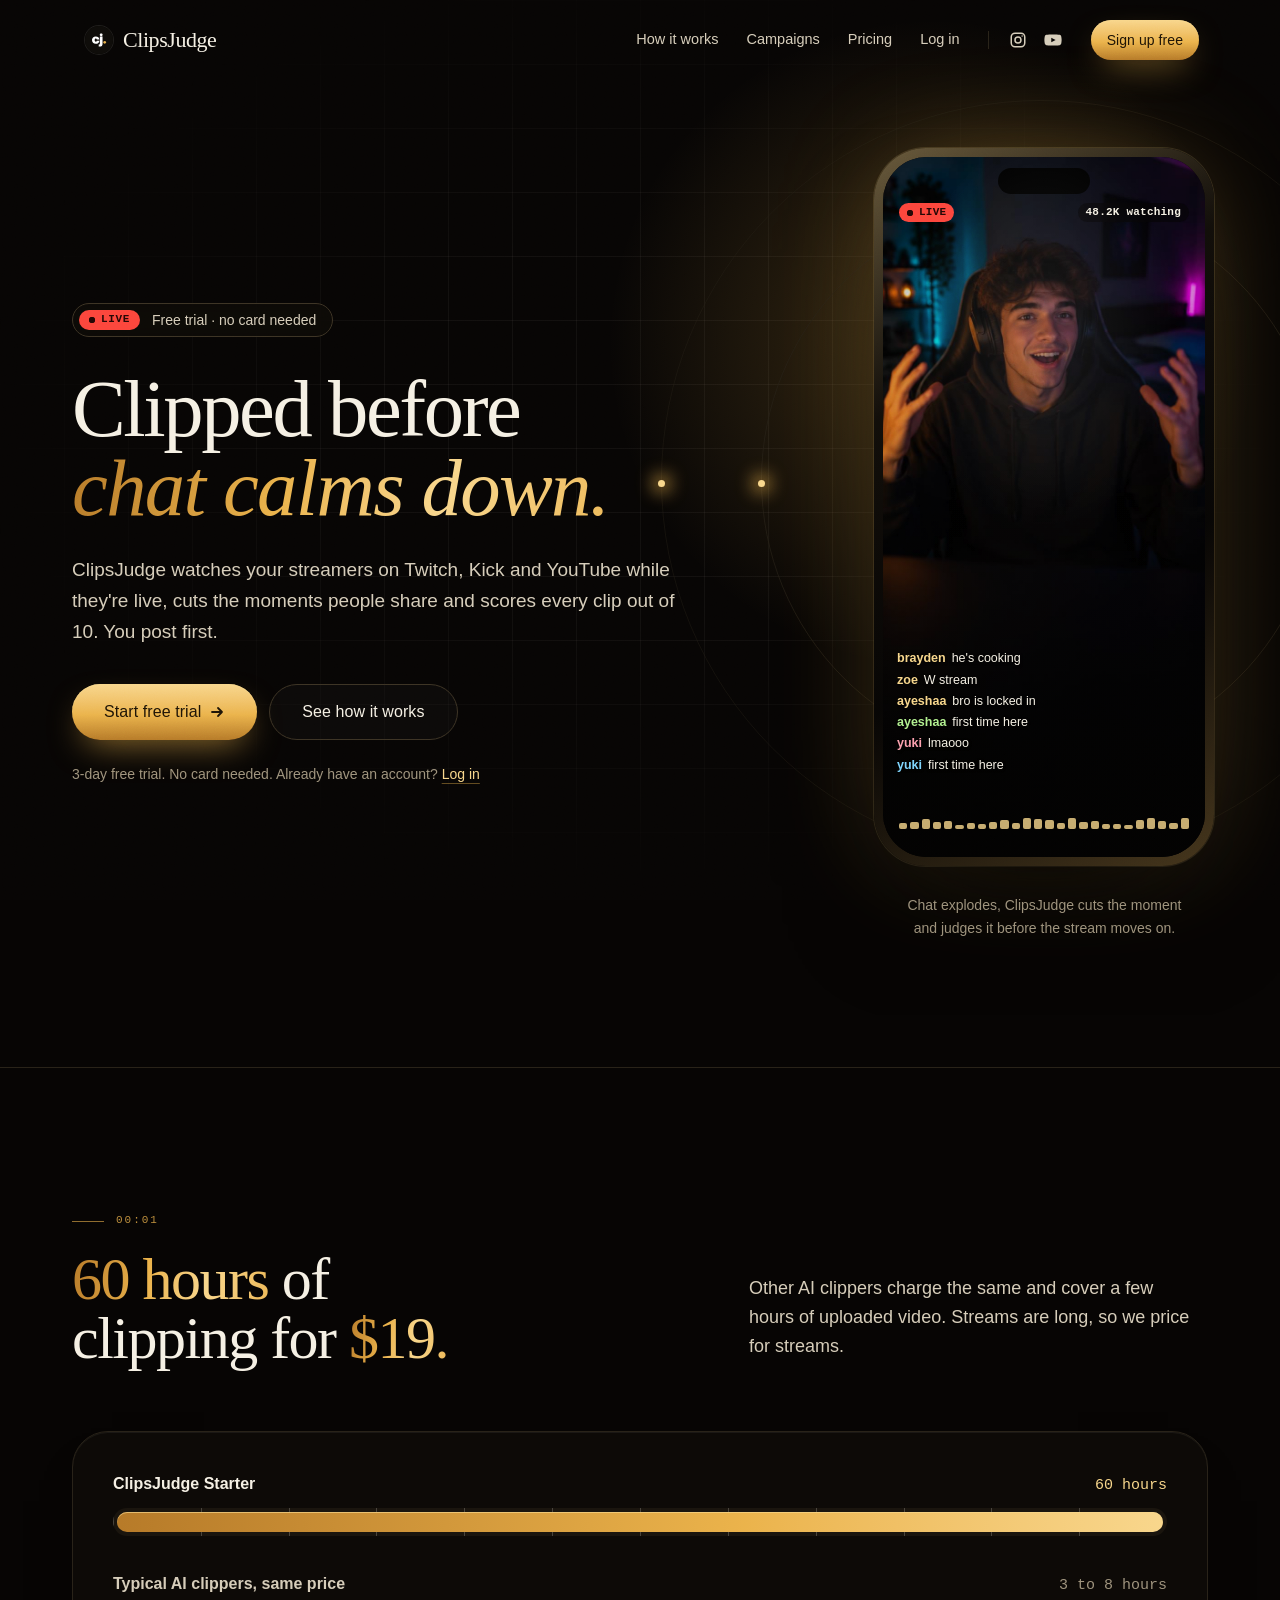
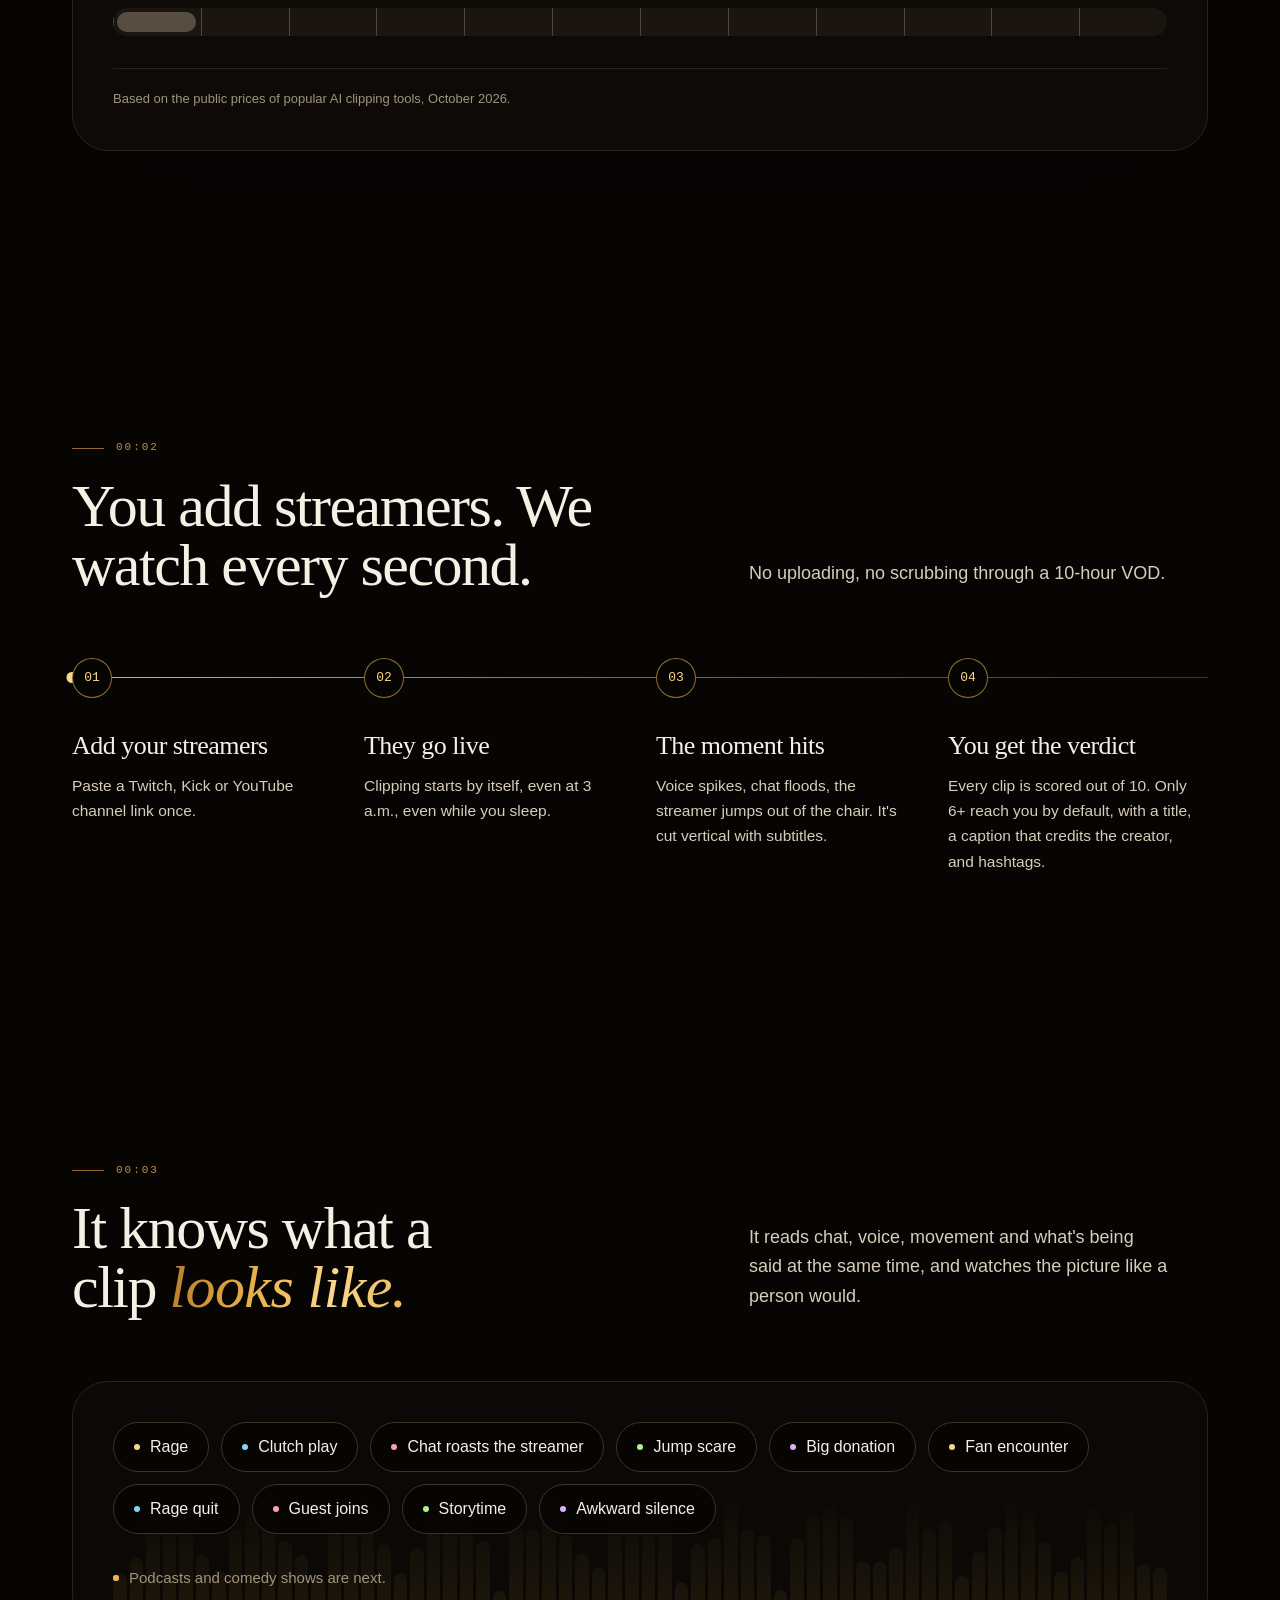
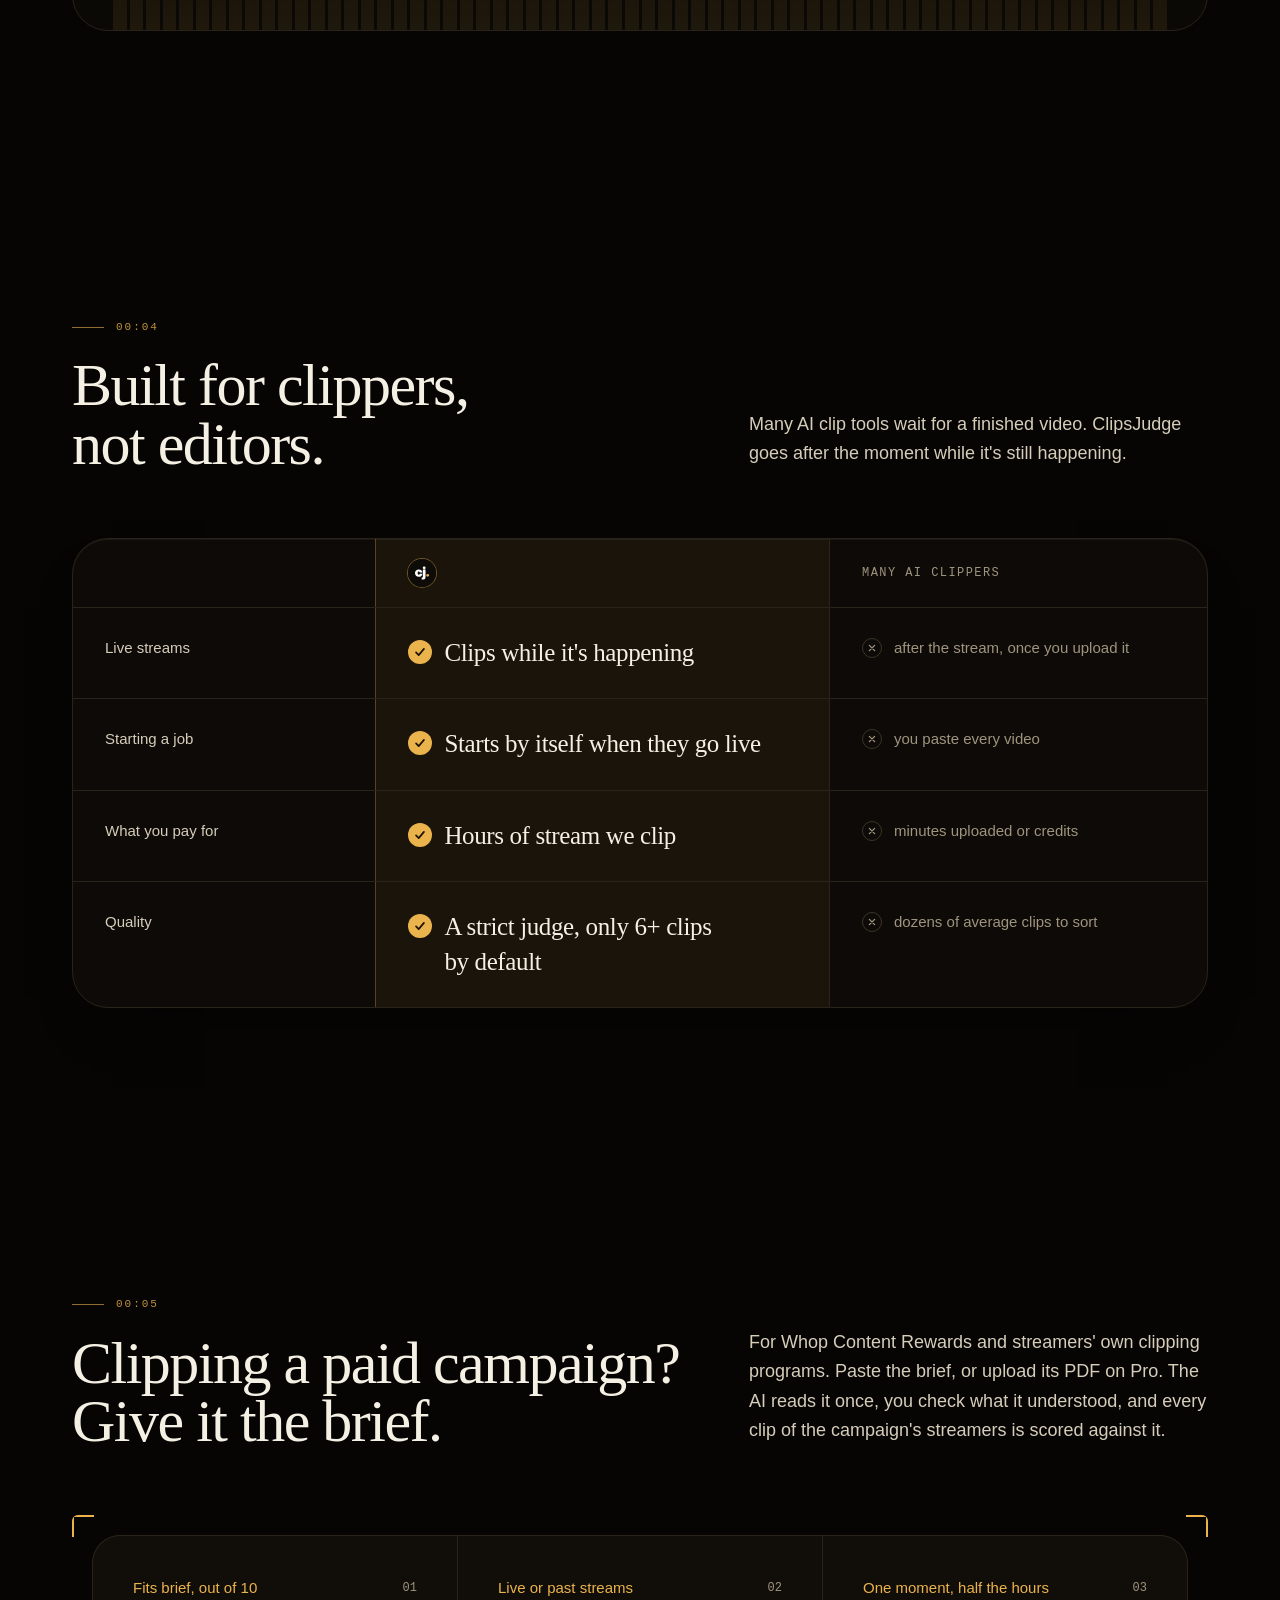
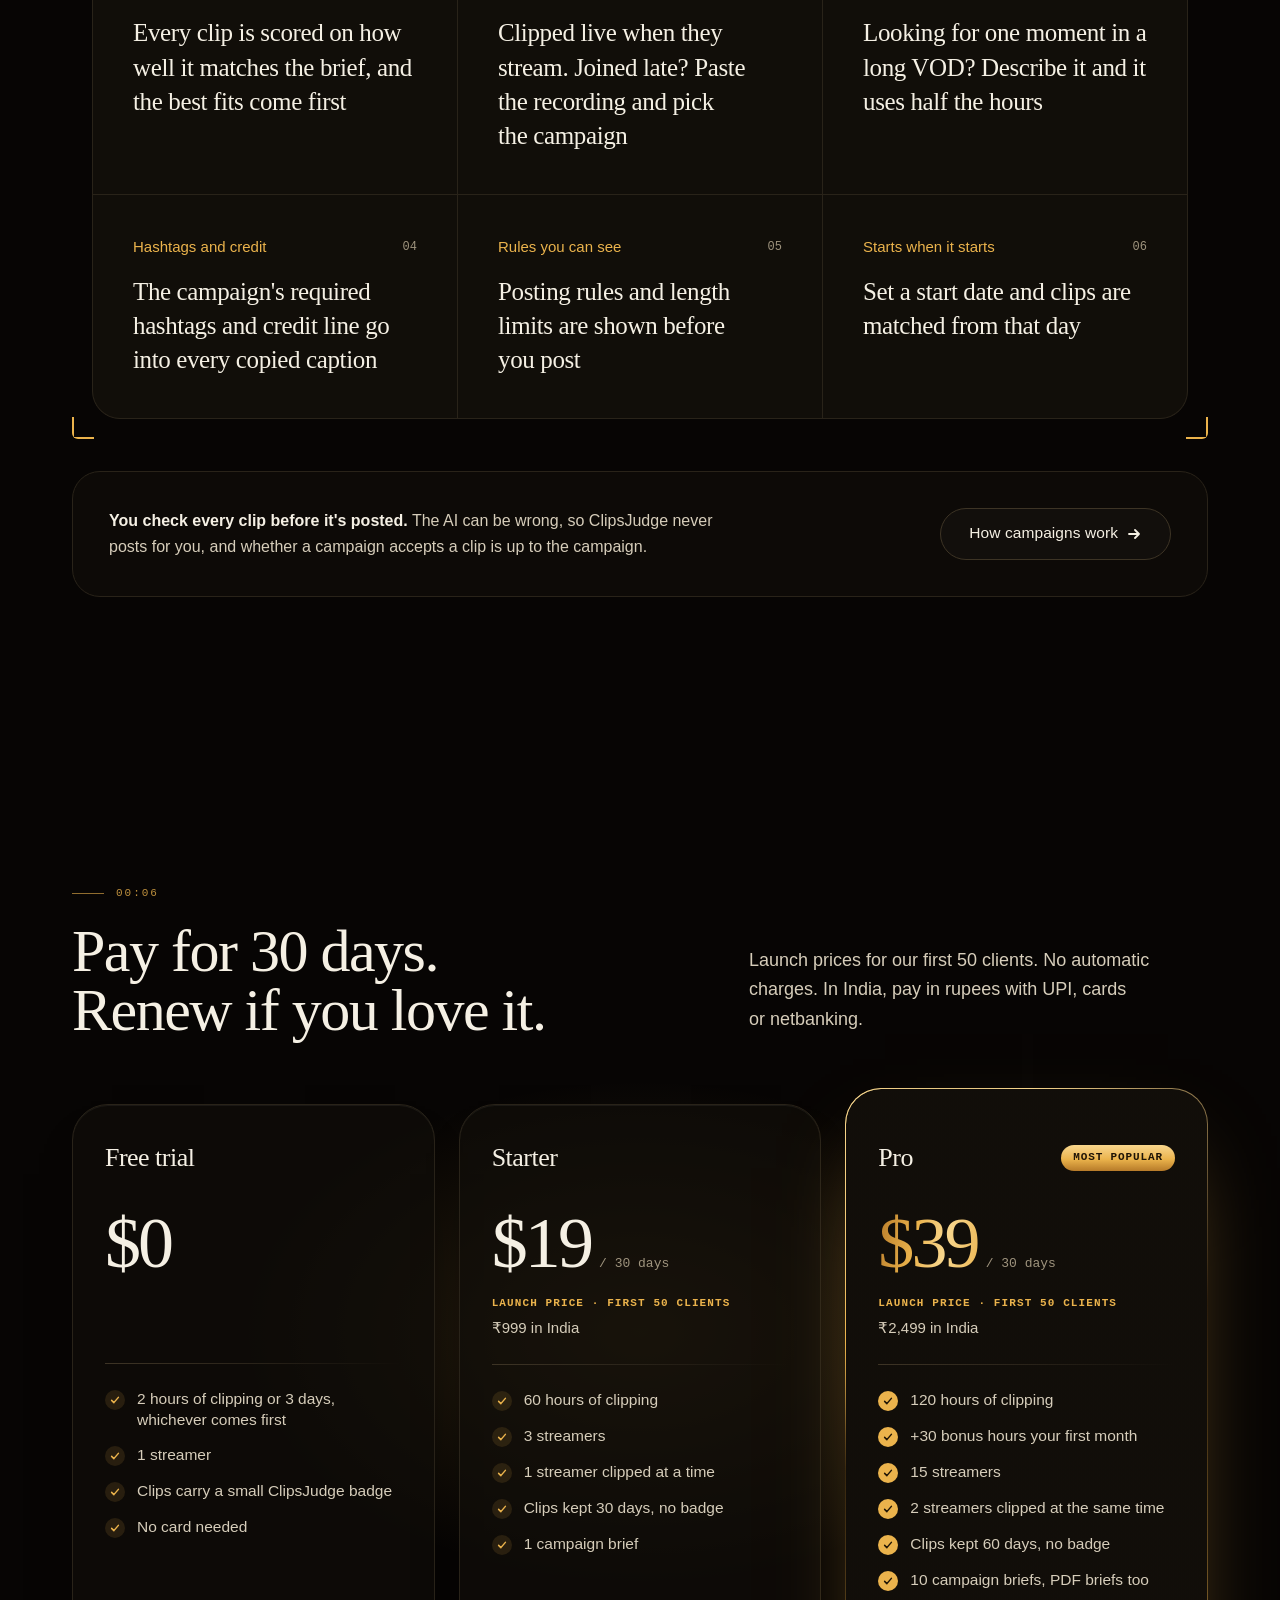
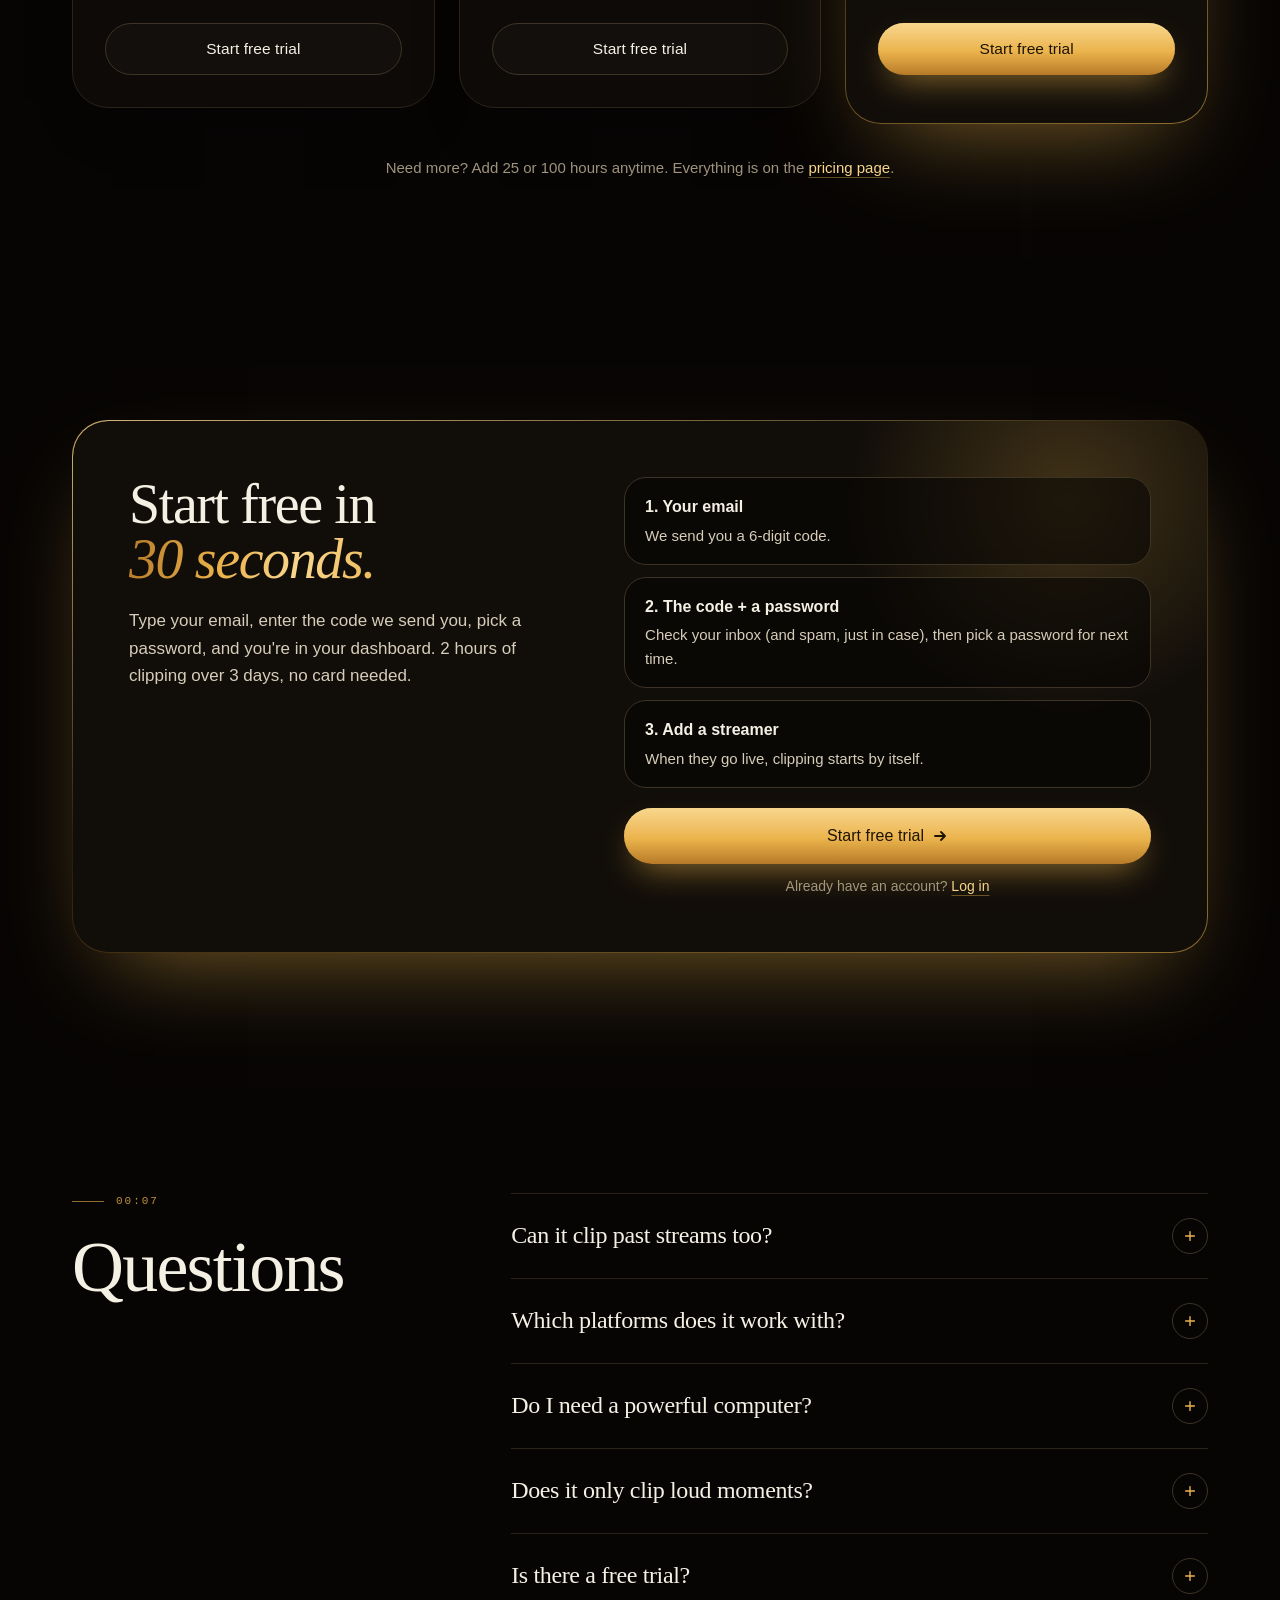
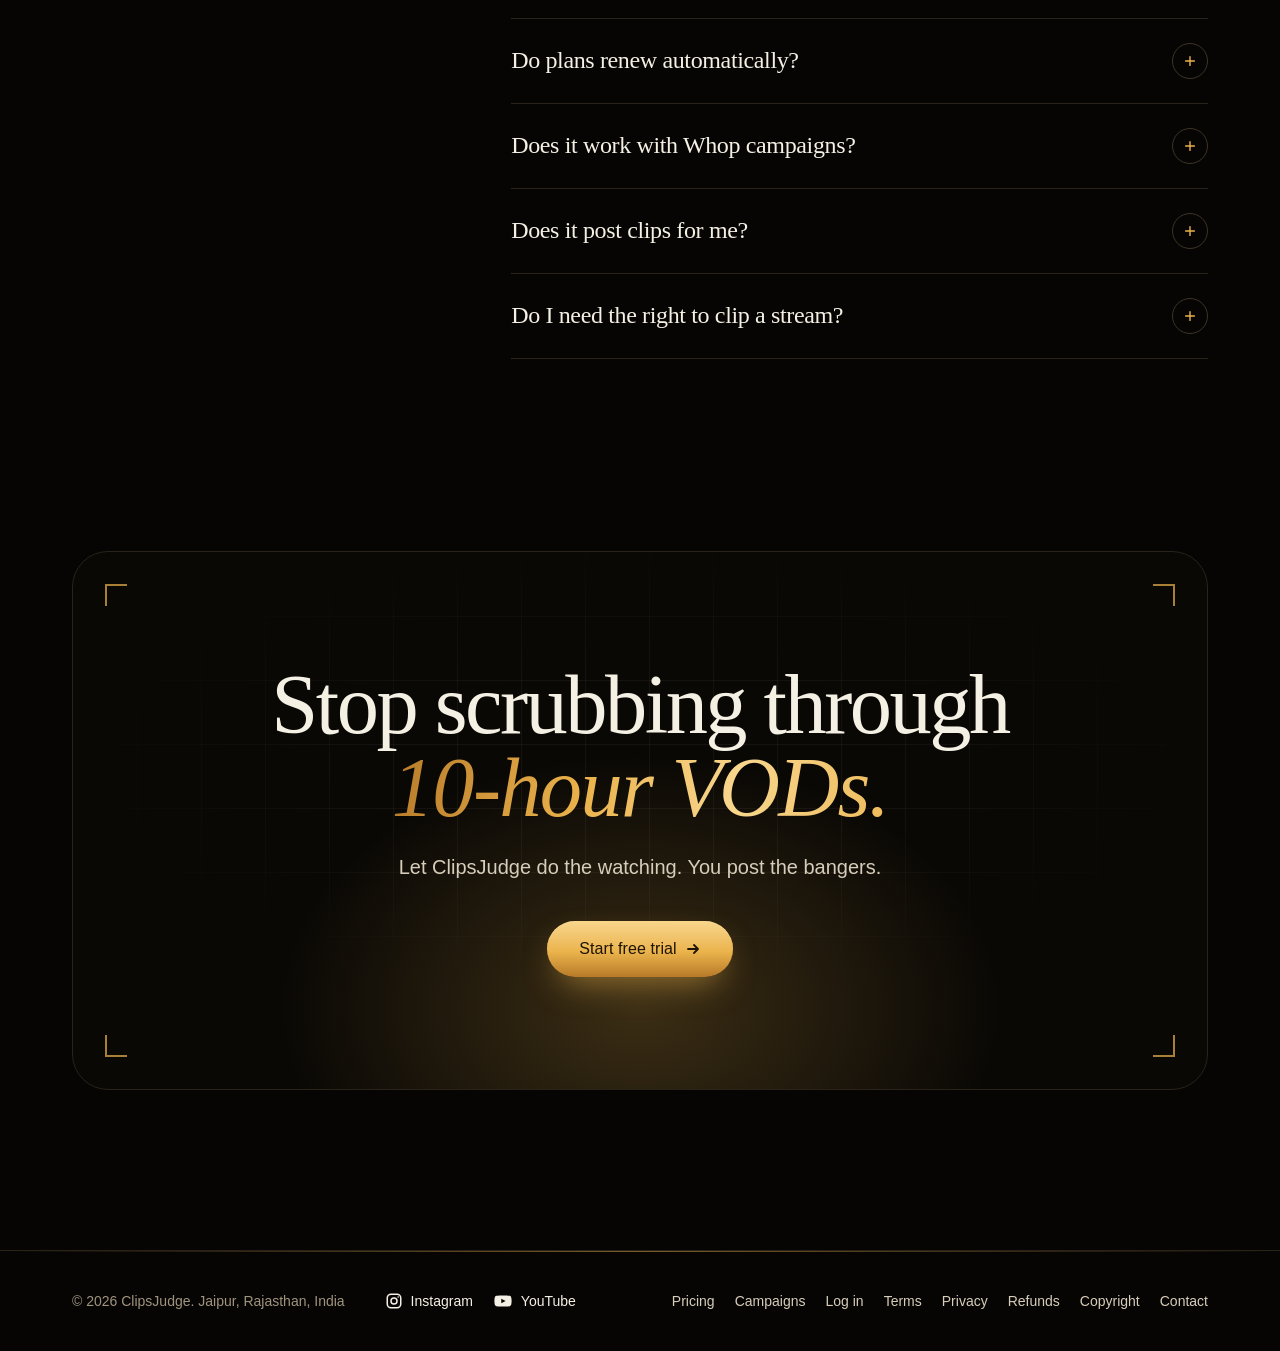
==== commit bfbb045a: "Add files via upload" ====
--- a/index.html
+++ b/index.html
@@ -2,6 +2,6 @@
 <link rel="preconnect" href="https://api.fontshare.com" crossorigin="anonymous"><link rel="preconnect" href="https://fonts.googleapis.com"><link rel="preconnect" href="https://fonts.gstatic.com" crossorigin="anonymous">
 <link rel="stylesheet" href="https://api.fontshare.com/v2/css?f[]=zodiak@300,400,500,301,401&amp;f[]=general-sans@400,500,600,700&amp;display=swap">
 <link rel="stylesheet" href="https://fonts.googleapis.com/css2?family=Geist+Mono:wght@400;500;600&amp;display=swap">
-<link rel="stylesheet" href="/assets/site-y0m1zw6y.css">
+<link rel="stylesheet" href="/assets/site-soknkw36.css">
 <link rel="icon" href="/favicon.ico" sizes="48x48"><link rel="icon" href="/icon.svg" type="image/svg+xml"><link rel="apple-touch-icon" href="/apple-touch-icon.png"><link rel="manifest" href="/site.webmanifest">
-<script src="/analytics.js" defer></script><meta name="description" content="ClipsJudge watches Twitch, Kick and YouTube streams while they're live, cuts the moments people share and scores each clip out of 10. Vertical clips with subtitles, a title, a caption with credit and hashtags."><meta property="og:title" content="ClipsJudge · Live stream clips, judged"><meta property="og:description" content="Clipped before chat calms down. 60 hours of clipping for $19."><meta property="og:type" content="website"><meta property="og:image" content="https://clipsjudge.com/og-image.png"><meta name="twitter:card" content="summary_large_image"><meta name="twitter:image" content="https://clipsjudge.com/og-image.png"><link rel="canonical" href="https://clipsjudge.com/"><script type="application/ld+json">{"@context":"https://schema.org","@type":"Organization","name":"ClipsJudge","url":"https://clipsjudge.com","logo":"https://clipsjudge.com/icon-512.png","sameAs":["https://www.instagram.com/clipsjudge/","https://www.youtube.com/channel/UC_itZuvUH5DGEf6iC6bG_gw"]}</script><title>ClipsJudge · Live stream clips, judged</title><script type="module" src="/assets/index-C6OPBMWL.js"></script></head><body><div id="root"><link rel="preload" as="image" href="/icon.svg"/><link rel="preload" as="image" href="/assets/stream-feed-AOWSUC7Q.jpg"/><div class="grain relative"><header class="sticky top-0 z-50 pt-3"><div class="container-site"><div class="flex h-14 items-center gap-4 rounded-full border pl-3 pr-2 transition-all duration-500 ease-[var(--ease-out-expo)] border-transparent bg-transparent"><a href="/" aria-label="ClipsJudge home" class="mr-auto flex items-center gap-2.5 font-display text-[22px] font-medium tracking-[-0.02em] text-foreground no-underline"><img src="/icon.svg" alt="" width="28" height="28" class="size-7 rounded-lg ring-1 ring-foreground/10" aria-hidden="true"/>ClipsJudge</a><nav aria-label="Main" class="flex items-center gap-5 md:gap-7"><a class="relative text-[14.5px] text-soft no-underline transition-colors hover:text-foreground after:absolute after:-bottom-1 after:left-0 after:h-px after:w-full after:origin-left after:scale-x-0 after:bg-gold after:transition-transform after:duration-300 hover:after:scale-x-100 data-[status=active]:text-foreground hidden md:inline-flex" href="#how">How it works</a><a href="/pricing" class="relative text-[14.5px] text-soft no-underline transition-colors hover:text-foreground after:absolute after:-bottom-1 after:left-0 after:h-px after:w-full after:origin-left after:scale-x-0 after:bg-gold after:transition-transform after:duration-300 hover:after:scale-x-100 data-[status=active]:text-foreground">Pricing</a><a class="relative text-[14.5px] text-soft no-underline transition-colors hover:text-foreground after:absolute after:-bottom-1 after:left-0 after:h-px after:w-full after:origin-left after:scale-x-0 after:bg-gold after:transition-transform after:duration-300 hover:after:scale-x-100 data-[status=active]:text-foreground" href="https://app.clipsjudge.com/app">Log in</a><span class="hidden items-center gap-4 border-l border-line pl-5 md:flex"><a class="text-soft transition-colors hover:text-gold" href="https://www.instagram.com/clipsjudge/" target="_blank" rel="noopener" aria-label="ClipsJudge on Instagram"><svg width="18" height="18" viewBox="0 0 24 24" fill="none" stroke="currentColor" stroke-width="2" aria-hidden="true"><rect x="3" y="3" width="18" height="18" rx="5"></rect><circle cx="12" cy="12" r="4"></circle><circle cx="17.5" cy="6.5" r="1" fill="currentColor" stroke="none"></circle></svg></a><a class="text-soft transition-colors hover:text-gold" href="https://www.youtube.com/channel/UC_itZuvUH5DGEf6iC6bG_gw" target="_blank" rel="noopener" aria-label="ClipsJudge on YouTube"><svg width="20" height="18" viewBox="0 0 24 24" fill="currentColor" aria-hidden="true"><path d="M23 7.2a3 3 0 0 0-2.1-2.1C19 4.6 12 4.6 12 4.6s-7 0-8.9.5A3 3 0 0 0 1 7.2 31 31 0 0 0 .5 12 31 31 0 0 0 1 16.8a3 3 0 0 0 2.1 2.1c1.9.5 8.9.5 8.9.5s7 0 8.9-.5a3 3 0 0 0 2.1-2.1 31 31 0 0 0 .5-4.8 31 31 0 0 0-.5-4.8zM9.7 15.1V8.9l5.8 3.1-5.8 3.1z"></path></svg></a></span><a data-magnetic="" class="group/btn relative items-center justify-center gap-2 rounded-full font-sans font-medium tracking-[0.005em] no-underline whitespace-nowrap transition-[transform,translate,scale,box-shadow,background-color,border-color,color,filter] duration-500 ease-[var(--ease-out-expo)] active:scale-[0.98] shine bg-gold-gradient text-gold-foreground shadow-gold hover:-translate-y-0.5 hover:brightness-[1.06] hover:text-gold-foreground h-10 px-4 text-sm hidden md:inline-flex" href="https://app.clipsjudge.com/app/signup?src=website">Sign up free</a></nav></div></div></header><main><section id="hero" class="relative -mt-[68px] overflow-hidden pb-20 pt-[108px] md:pb-32 md:pt-[148px]"><div aria-hidden="true" class="hairline-grid pointer-events-none absolute inset-0"></div><div aria-hidden="true" class="bg-glow drift pointer-events-none absolute -right-[20%] top-[-10%] h-[900px] w-[900px] md:right-[-8%]"></div><div class="container-site relative grid items-center gap-14 md:grid-cols-[minmax(0,1.4fr)_minmax(0,0.6fr)] md:gap-6"><div class="min-w-0"><div data-shown="false" class="reveal"><span class="inline-flex max-w-full items-center gap-3 rounded-full border border-line-2 bg-panel/60 py-1.5 pl-1.5 pr-4 text-sm text-soft backdrop-blur"><b class="flex items-center gap-1.5 rounded-full bg-live px-2.5 py-0.5 font-mono text-[11px] font-semibold tracking-[0.06em] text-live-foreground"><span class="live-dot size-1.5 rounded-full bg-live-foreground"></span>LIVE</b>Free trial · no card needed</span></div><h1 class="mt-8 text-[clamp(38px,10.4vw,60px)] leading-[0.98] md:text-[clamp(56px,6.3vw,90px)] tracking-[-0.03em]"><span class="line-mask"><span class="line-in" style="animation-delay:120ms">Clipped before</span></span><span class="line-mask"><span class="line-in pr-2 font-serif font-light italic tracking-[-0.02em]" style="animation-delay:260ms"><span class="text-gold-gradient">chat calms down.</span></span></span></h1><div data-shown="false" class="reveal" style="transition-delay:160ms"><p class="mt-7 max-w-[33em] text-[17px] leading-relaxed text-soft md:text-[19px]">ClipsJudge watches your streamers on Twitch, Kick and YouTube while they&#x27;re live, cuts the moments people share and scores every clip out of 10. You post first.</p></div><div data-shown="false" class="reveal" style="transition-delay:240ms"><div class="mt-9 grid gap-3 sm:flex sm:flex-wrap sm:items-center"><a data-magnetic="" class="group/btn relative inline-flex items-center justify-center gap-2 rounded-full font-sans font-medium tracking-[0.005em] no-underline whitespace-nowrap transition-[transform,translate,scale,box-shadow,background-color,border-color,color,filter] duration-500 ease-[var(--ease-out-expo)] active:scale-[0.98] shine bg-gold-gradient text-gold-foreground shadow-gold hover:-translate-y-0.5 hover:brightness-[1.06] hover:text-gold-foreground h-14 px-8 text-base" href="https://app.clipsjudge.com/app/signup?src=website">Start free trial<svg aria-hidden="true" viewBox="0 0 16 16" class="size-4 transition-transform duration-300 group-hover/btn:translate-x-0.5" fill="none" stroke="currentColor" stroke-width="1.8" stroke-linecap="round" stroke-linejoin="round"><path d="M3 8h10M9 4l4 4-4 4"></path></svg></a><a data-magnetic="" class="group/btn relative inline-flex items-center justify-center gap-2 rounded-full font-sans font-medium tracking-[0.005em] no-underline whitespace-nowrap transition-[transform,translate,scale,box-shadow,background-color,border-color,color,filter] duration-500 ease-[var(--ease-out-expo)] active:scale-[0.98] border border-line-2 bg-foreground/[0.02] text-foreground hover:border-gold/70 hover:bg-gold/[0.06] hover:text-foreground h-14 px-8 text-base" href="#how">See how it works</a></div><p class="mt-6 text-sm text-muted-foreground">3-day free trial. No card needed. Already have an account?<!-- --> <a href="https://app.clipsjudge.com/app/login" class="text-gold-hi underline decoration-gold/40 underline-offset-4 transition-colors hover:decoration-gold-hi">Log in</a></p></div></div><figure class="relative grid justify-items-center" aria-hidden="true"><div class="pointer-events-none absolute left-1/2 top-[42%] size-[560px] -translate-x-1/2 -translate-y-1/2"><div class="orbit absolute inset-0 border border-line/70"></div></div><div class="pointer-events-none absolute left-1/2 top-[42%] size-[760px] -translate-x-1/2 -translate-y-1/2"><div class="orbit absolute inset-0 border border-line/40 [animation-direction:reverse] [animation-duration:80s]"></div></div><div data-shown="false" class="reveal relative" style="transition-delay:200ms"><div class="tilt"><div class="phone"><div class="phone-screen"><img class="phone-feed" src="/assets/stream-feed-AOWSUC7Q.jpg" alt="" width="768" height="1536"/><div class="phone-shade"></div><div class="phone-flash"></div><div class="phone-island"></div><div class="phone-glare"></div><div class="phone-top"><span class="flex items-center gap-1.5 rounded-md bg-live px-2 py-1 text-live-foreground"><span class="live-dot size-1.5 rounded-full bg-live-foreground"></span>LIVE</span><span class="rounded-md bg-ink/55 px-2 py-1 text-foreground backdrop-blur-md">48.2K watching</span></div><ul class="phone-chat"></ul><div class="phone-wave"></div><div class="phone-cut"><div class="phone-cut-frame"></div><span class="phone-clipped">Clipped 0:24</span><div class="phone-score"><b class="font-display text-[36px] leading-none text-gold-hi">0.0</b><small class="font-mono text-[10px] uppercase tracking-[0.12em] text-soft">AI score</small></div><p class="phone-sub">No way bro, <em>last</em> second!</p></div></div></div></div></div><figcaption class="relative mt-7 max-w-[300px] text-center text-sm leading-relaxed text-muted-foreground">Chat explodes, ClipsJudge cuts the moment and judges it before the stream moves on.</figcaption></figure></div></section><section aria-labelledby="hoursTitle" class="relative border-t border-line py-24 md:py-36"><div class="container-site"><div data-shown="false" class="reveal mb-12 grid gap-5 md:mb-16 md:grid-cols-[minmax(0,1.15fr)_minmax(0,0.85fr)] md:items-end md:gap-14"><div><span aria-hidden="true" class="mb-5 flex items-center gap-3 font-mono text-[11px] tracking-[0.18em] text-gold/80"><span class="h-px w-8 bg-gold/60"></span>00:01</span><h2 id="hoursTitle" class="text-[clamp(34px,5.6vw,60px)] leading-[0.98] text-foreground"><span class="text-gold-gradient">60 hours</span> of clipping for<!-- --> <span class="text-gold-gradient">$19.</span></h2></div><p class="max-w-[34em] text-[17px] leading-relaxed text-soft md:pb-1.5 md:text-lg">Other AI clippers charge the same and cover a few hours of uploaded video. Streams are long, so we price for streams.</p></div><div data-spotlight="true" class="spotlight spotlight-edge relative rounded-4xl border border-line bg-panel/60 p-6 shadow-panel md:p-10"><div class="grid gap-9"><div class="grid gap-3"><div class="flex items-end justify-between gap-4"><b class="text-[15px] font-semibold md:text-base text-foreground">ClipsJudge Starter</b><span class="font-mono text-sm md:text-[15px] text-gold-hi">60 hours</span></div><div class="ruler relative h-7 overflow-hidden rounded-lg bg-panel-2"><div class="absolute inset-y-1 left-1 rounded-md transition-[width] duration-[1600ms] ease-[var(--ease-out-expo)] bg-[image:var(--gradient-gold-bar)] shadow-gold" style="width:0%"></div></div></div><div class="grid gap-3"><div class="flex items-end justify-between gap-4"><b class="text-[15px] font-semibold md:text-base text-soft">Typical AI clippers, same price</b><span class="font-mono text-sm md:text-[15px] text-muted-foreground">3 to 8 hours</span></div><div class="ruler relative h-7 overflow-hidden rounded-lg bg-panel-2"><div class="absolute inset-y-1 left-1 rounded-md transition-[width] duration-[1600ms] ease-[var(--ease-out-expo)] bg-muted-foreground/45" style="width:0%"></div></div></div></div><p class="mt-8 border-t border-line pt-5 text-[13px] text-muted-foreground">Based on the public prices of popular AI clipping tools, October 2026.</p></div></div></section><section id="how" aria-labelledby="howTitle" class="relative py-24 md:py-36"><div class="container-site"><div data-shown="false" class="reveal mb-12 grid gap-5 md:mb-16 md:grid-cols-[minmax(0,1.15fr)_minmax(0,0.85fr)] md:items-end md:gap-14"><div><span aria-hidden="true" class="mb-5 flex items-center gap-3 font-mono text-[11px] tracking-[0.18em] text-gold/80"><span class="h-px w-8 bg-gold/60"></span>00:02</span><h2 id="howTitle" class="text-[clamp(34px,5.6vw,60px)] leading-[0.98] text-foreground">You add streamers. We watch every second.</h2></div><p class="max-w-[34em] text-[17px] leading-relaxed text-soft md:pb-1.5 md:text-lg">No uploading, no scrubbing through a 10-hour VOD.</p></div><div class="relative"><div aria-hidden="true" class="absolute inset-x-0 top-[19px] hidden h-px bg-line-2 md:block"><div class="absolute inset-y-0 left-0 w-full bg-gradient-to-r from-gold via-gold/40 to-transparent"></div><span class="playhead absolute -top-[5px] size-[11px] -translate-x-1/2 rounded-full bg-gold-hi shadow-gold"></span></div><ol class="relative grid gap-10 md:grid-cols-4 md:gap-8"><li><div data-shown="false" class="reveal relative grid grid-cols-[40px_1fr] gap-5 md:block"><span class="relative z-10 grid size-10 place-items-center rounded-full border border-gold/60 bg-ink font-mono text-[13px] font-medium text-gold-hi">01</span><div class="md:mt-8"><h3 class="text-[26px] leading-tight tracking-[-0.02em]">Add your streamers</h3><p class="mt-2.5 text-[15.5px] leading-relaxed text-soft">Paste a Twitch, Kick or YouTube channel link once.</p></div></div></li><li><div data-shown="false" class="reveal relative grid grid-cols-[40px_1fr] gap-5 md:block" style="transition-delay:110ms"><span class="relative z-10 grid size-10 place-items-center rounded-full border border-gold/60 bg-ink font-mono text-[13px] font-medium text-gold-hi">02</span><div class="md:mt-8"><h3 class="text-[26px] leading-tight tracking-[-0.02em]">They go live</h3><p class="mt-2.5 text-[15.5px] leading-relaxed text-soft">Clipping starts by itself, even at 3 a.m., even while you sleep.</p></div></div></li><li><div data-shown="false" class="reveal relative grid grid-cols-[40px_1fr] gap-5 md:block" style="transition-delay:220ms"><span class="relative z-10 grid size-10 place-items-center rounded-full border border-gold/60 bg-ink font-mono text-[13px] font-medium text-gold-hi">03</span><div class="md:mt-8"><h3 class="text-[26px] leading-tight tracking-[-0.02em]">The moment hits</h3><p class="mt-2.5 text-[15.5px] leading-relaxed text-soft">Voice spikes, chat floods, the streamer jumps out of the chair. It&#x27;s cut vertical with subtitles.</p></div></div></li><li><div data-shown="false" class="reveal relative grid grid-cols-[40px_1fr] gap-5 md:block" style="transition-delay:330ms"><span class="relative z-10 grid size-10 place-items-center rounded-full border border-gold/60 bg-ink font-mono text-[13px] font-medium text-gold-hi">04</span><div class="md:mt-8"><h3 class="text-[26px] leading-tight tracking-[-0.02em]">You get the verdict</h3><p class="mt-2.5 text-[15.5px] leading-relaxed text-soft">Every clip is scored out of 10. Only 6+ reach you by default, with a title, a caption that credits the creator, and hashtags.</p></div></div></li></ol></div></div></section><section aria-labelledby="momTitle" class="relative py-24 md:py-36"><div class="container-site"><div data-shown="false" class="reveal mb-12 grid gap-5 md:mb-16 md:grid-cols-[minmax(0,1.15fr)_minmax(0,0.85fr)] md:items-end md:gap-14"><div><span aria-hidden="true" class="mb-5 flex items-center gap-3 font-mono text-[11px] tracking-[0.18em] text-gold/80"><span class="h-px w-8 bg-gold/60"></span>00:03</span><h2 id="momTitle" class="text-[clamp(34px,5.6vw,60px)] leading-[0.98] text-foreground">It knows what a clip<!-- --> <span class="font-serif font-light italic tracking-[-0.01em] text-gold-gradient">looks like.</span></h2></div><p class="max-w-[34em] text-[17px] leading-relaxed text-soft md:pb-1.5 md:text-lg">It reads chat, voice, movement and what&#x27;s being said at the same time, and watches the picture like a person would.</p></div><div data-shown="false" class="reveal"><div data-spotlight="true" class="spotlight spotlight-edge relative overflow-hidden rounded-4xl border border-line bg-panel/50 p-6 md:p-10"><div aria-hidden="true" class="pointer-events-none absolute inset-x-6 bottom-0 flex h-3/5 items-end gap-[3px] opacity-[0.09] [mask-image:linear-gradient(to_top,black,transparent)] md:inset-x-10"><span class="flex-1 rounded-t-sm bg-gold" style="height:38%"></span><span class="flex-1 rounded-t-sm bg-gold" style="height:48%"></span><span class="flex-1 rounded-t-sm bg-gold" style="height:84%"></span><span class="flex-1 rounded-t-sm bg-gold" style="height:77%"></span><span class="flex-1 rounded-t-sm bg-gold" style="height:77%"></span><span class="flex-1 rounded-t-sm bg-gold" style="height:50%"></span><span class="flex-1 rounded-t-sm bg-gold" style="height:40%"></span><span class="flex-1 rounded-t-sm bg-gold" style="height:68%"></span><span class="flex-1 rounded-t-sm bg-gold" style="height:78%"></span><span class="flex-1 rounded-t-sm bg-gold" style="height:87%"></span><span class="flex-1 rounded-t-sm bg-gold" style="height:60%"></span><span class="flex-1 rounded-t-sm bg-gold" style="height:50%"></span><span class="flex-1 rounded-t-sm bg-gold" style="height:35%"></span><span class="flex-1 rounded-t-sm bg-gold" style="height:78%"></span><span class="flex-1 rounded-t-sm bg-gold" style="height:74%"></span><span class="flex-1 rounded-t-sm bg-gold" style="height:85%"></span><span class="flex-1 rounded-t-sm bg-gold" style="height:58%"></span><span class="flex-1 rounded-t-sm bg-gold" style="height:38%"></span><span class="flex-1 rounded-t-sm bg-gold" style="height:55%"></span><span class="flex-1 rounded-t-sm bg-gold" style="height:75%"></span><span class="flex-1 rounded-t-sm bg-gold" style="height:87%"></span><span class="flex-1 rounded-t-sm bg-gold" style="height:71%"></span><span class="flex-1 rounded-t-sm bg-gold" style="height:60%"></span><span class="flex-1 rounded-t-sm bg-gold" style="height:26%"></span><span class="flex-1 rounded-t-sm bg-gold" style="height:69%"></span><span class="flex-1 rounded-t-sm bg-gold" style="height:68%"></span><span class="flex-1 rounded-t-sm bg-gold" style="height:89%"></span><span class="flex-1 rounded-t-sm bg-gold" style="height:64%"></span><span class="flex-1 rounded-t-sm bg-gold" style="height:52%"></span><span class="flex-1 rounded-t-sm bg-gold" style="height:42%"></span><span class="flex-1 rounded-t-sm bg-gold" style="height:70%"></span><span class="flex-1 rounded-t-sm bg-gold" style="height:84%"></span><span class="flex-1 rounded-t-sm bg-gold" style="height:78%"></span><span class="flex-1 rounded-t-sm bg-gold" style="height:70%"></span><span class="flex-1 rounded-t-sm bg-gold" style="height:32%"></span><span class="flex-1 rounded-t-sm bg-gold" style="height:58%"></span><span class="flex-1 rounded-t-sm bg-gold" style="height:62%"></span><span class="flex-1 rounded-t-sm bg-gold" style="height:90%"></span><span class="flex-1 rounded-t-sm bg-gold" style="height:68%"></span><span class="flex-1 rounded-t-sm bg-gold" style="height:64%"></span><span class="flex-1 rounded-t-sm bg-gold" style="height:27%"></span><span class="flex-1 rounded-t-sm bg-gold" style="height:62%"></span><span class="flex-1 rounded-t-sm bg-gold" style="height:78%"></span><span class="flex-1 rounded-t-sm bg-gold" style="height:83%"></span><span class="flex-1 rounded-t-sm bg-gold" style="height:76%"></span><span class="flex-1 rounded-t-sm bg-gold" style="height:46%"></span><span class="flex-1 rounded-t-sm bg-gold" style="height:46%"></span><span class="flex-1 rounded-t-sm bg-gold" style="height:56%"></span><span class="flex-1 rounded-t-sm bg-gold" style="height:88%"></span><span class="flex-1 rounded-t-sm bg-gold" style="height:69%"></span><span class="flex-1 rounded-t-sm bg-gold" style="height:74%"></span><span class="flex-1 rounded-t-sm bg-gold" style="height:36%"></span><span class="flex-1 rounded-t-sm bg-gold" style="height:53%"></span><span class="flex-1 rounded-t-sm bg-gold" style="height:69%"></span><span class="flex-1 rounded-t-sm bg-gold" style="height:85%"></span><span class="flex-1 rounded-t-sm bg-gold" style="height:80%"></span><span class="flex-1 rounded-t-sm bg-gold" style="height:60%"></span><span class="flex-1 rounded-t-sm bg-gold" style="height:39%"></span><span class="flex-1 rounded-t-sm bg-gold" style="height:49%"></span><span class="flex-1 rounded-t-sm bg-gold" style="height:82%"></span><span class="flex-1 rounded-t-sm bg-gold" style="height:72%"></span><span class="flex-1 rounded-t-sm bg-gold" style="height:82%"></span><span class="flex-1 rounded-t-sm bg-gold" style="height:44%"></span><span class="flex-1 rounded-t-sm bg-gold" style="height:42%"></span></div><div class="relative flex flex-wrap gap-2.5 md:gap-3"><span class="group inline-flex cursor-default items-center gap-2.5 rounded-full border border-line-2 bg-ink/80 px-4 py-2.5 text-[15px] text-foreground backdrop-blur transition-all duration-300 hover:-translate-y-0.5 hover:border-gold/70 hover:bg-gold/[0.07] md:px-5 md:py-3 md:text-base"><span class="size-1.5 rounded-full transition-transform duration-300 group-hover:scale-150" style="background:var(--chat-1)"></span>Rage</span><span class="group inline-flex cursor-default items-center gap-2.5 rounded-full border border-line-2 bg-ink/80 px-4 py-2.5 text-[15px] text-foreground backdrop-blur transition-all duration-300 hover:-translate-y-0.5 hover:border-gold/70 hover:bg-gold/[0.07] md:px-5 md:py-3 md:text-base"><span class="size-1.5 rounded-full transition-transform duration-300 group-hover:scale-150" style="background:var(--chat-2)"></span>Clutch play</span><span class="group inline-flex cursor-default items-center gap-2.5 rounded-full border border-line-2 bg-ink/80 px-4 py-2.5 text-[15px] text-foreground backdrop-blur transition-all duration-300 hover:-translate-y-0.5 hover:border-gold/70 hover:bg-gold/[0.07] md:px-5 md:py-3 md:text-base"><span class="size-1.5 rounded-full transition-transform duration-300 group-hover:scale-150" style="background:var(--chat-3)"></span>Chat roasts the streamer</span><span class="group inline-flex cursor-default items-center gap-2.5 rounded-full border border-line-2 bg-ink/80 px-4 py-2.5 text-[15px] text-foreground backdrop-blur transition-all duration-300 hover:-translate-y-0.5 hover:border-gold/70 hover:bg-gold/[0.07] md:px-5 md:py-3 md:text-base"><span class="size-1.5 rounded-full transition-transform duration-300 group-hover:scale-150" style="background:var(--chat-4)"></span>Jump scare</span><span class="group inline-flex cursor-default items-center gap-2.5 rounded-full border border-line-2 bg-ink/80 px-4 py-2.5 text-[15px] text-foreground backdrop-blur transition-all duration-300 hover:-translate-y-0.5 hover:border-gold/70 hover:bg-gold/[0.07] md:px-5 md:py-3 md:text-base"><span class="size-1.5 rounded-full transition-transform duration-300 group-hover:scale-150" style="background:var(--chat-5)"></span>Big donation</span><span class="group inline-flex cursor-default items-center gap-2.5 rounded-full border border-line-2 bg-ink/80 px-4 py-2.5 text-[15px] text-foreground backdrop-blur transition-all duration-300 hover:-translate-y-0.5 hover:border-gold/70 hover:bg-gold/[0.07] md:px-5 md:py-3 md:text-base"><span class="size-1.5 rounded-full transition-transform duration-300 group-hover:scale-150" style="background:var(--chat-1)"></span>Fan encounter</span><span class="group inline-flex cursor-default items-center gap-2.5 rounded-full border border-line-2 bg-ink/80 px-4 py-2.5 text-[15px] text-foreground backdrop-blur transition-all duration-300 hover:-translate-y-0.5 hover:border-gold/70 hover:bg-gold/[0.07] md:px-5 md:py-3 md:text-base"><span class="size-1.5 rounded-full transition-transform duration-300 group-hover:scale-150" style="background:var(--chat-2)"></span>Rage quit</span><span class="group inline-flex cursor-default items-center gap-2.5 rounded-full border border-line-2 bg-ink/80 px-4 py-2.5 text-[15px] text-foreground backdrop-blur transition-all duration-300 hover:-translate-y-0.5 hover:border-gold/70 hover:bg-gold/[0.07] md:px-5 md:py-3 md:text-base"><span class="size-1.5 rounded-full transition-transform duration-300 group-hover:scale-150" style="background:var(--chat-3)"></span>Guest joins</span><span class="group inline-flex cursor-default items-center gap-2.5 rounded-full border border-line-2 bg-ink/80 px-4 py-2.5 text-[15px] text-foreground backdrop-blur transition-all duration-300 hover:-translate-y-0.5 hover:border-gold/70 hover:bg-gold/[0.07] md:px-5 md:py-3 md:text-base"><span class="size-1.5 rounded-full transition-transform duration-300 group-hover:scale-150" style="background:var(--chat-4)"></span>Storytime</span><span class="group inline-flex cursor-default items-center gap-2.5 rounded-full border border-line-2 bg-ink/80 px-4 py-2.5 text-[15px] text-foreground backdrop-blur transition-all duration-300 hover:-translate-y-0.5 hover:border-gold/70 hover:bg-gold/[0.07] md:px-5 md:py-3 md:text-base"><span class="size-1.5 rounded-full transition-transform duration-300 group-hover:scale-150" style="background:var(--chat-5)"></span>Awkward silence</span></div><p class="relative mt-8 flex items-center gap-2.5 text-[15px] text-muted-foreground"><span class="live-dot size-1.5 rounded-full bg-gold"></span>Podcasts and comedy shows are next.</p></div></div></div></section><section aria-labelledby="vsTitle" class="relative py-24 md:py-36"><div class="container-site"><div data-shown="false" class="reveal mb-12 grid gap-5 md:mb-16 md:grid-cols-[minmax(0,1.15fr)_minmax(0,0.85fr)] md:items-end md:gap-14"><div><span aria-hidden="true" class="mb-5 flex items-center gap-3 font-mono text-[11px] tracking-[0.18em] text-gold/80"><span class="h-px w-8 bg-gold/60"></span>00:04</span><h2 id="vsTitle" class="text-[clamp(34px,5.6vw,60px)] leading-[0.98] text-foreground">Built for clippers, not editors.</h2></div><p class="max-w-[34em] text-[17px] leading-relaxed text-soft md:pb-1.5 md:text-lg">Most AI clip tools wait for a finished video. ClipsJudge goes after the moment while it&#x27;s still happening.</p></div><div data-shown="false" class="reveal"><div data-spotlight="true" class="spotlight spotlight-edge overflow-hidden rounded-4xl border border-line bg-panel/60 shadow-panel"><div class="hidden grid-cols-[0.8fr_1.2fr_1fr] border-b border-line md:grid"><div></div><div class="flex items-center gap-3 border-l border-gold/30 bg-gold/[0.06] px-8 py-5"><img src="/icon.svg" alt="" width="28" height="28" class="size-7 rounded-lg ring-1 ring-gold/40" aria-hidden="true"/><span class="sr-only">ClipsJudge</span></div><div class="flex items-center border-l border-line px-8 py-5 font-mono text-xs uppercase tracking-[0.12em] text-muted-foreground">Most AI clippers</div></div><div class="grid gap-3 p-6 md:grid-cols-[0.8fr_1.2fr_1fr] md:gap-0 md:p-0"><h3 class="font-sans text-[15px] font-medium tracking-normal text-soft md:px-8 md:py-7">Live streams</h3><p class="flex gap-3 font-display text-[22px] leading-snug tracking-[-0.015em] text-foreground md:border-l md:border-gold/30 md:bg-gold/[0.06] md:px-8 md:py-7 md:text-[25px]"><span class="mt-1 grid size-6 shrink-0 place-items-center rounded-full bg-gold text-gold-foreground"><svg viewBox="0 0 16 16" class="size-3.5" fill="none" stroke="currentColor" stroke-width="2" stroke-linecap="round" stroke-linejoin="round" aria-hidden="true"><path d="M3.5 8.5l3 3 6-7"></path></svg></span>Clips while it&#x27;s happening</p><p class="flex gap-3 text-[15px] leading-relaxed text-muted-foreground md:border-l md:border-line md:px-8 md:py-7"><span class="mt-0.5 grid size-5 shrink-0 place-items-center rounded-full border border-line-2 text-muted-foreground"><svg viewBox="0 0 16 16" class="size-3" fill="none" stroke="currentColor" stroke-width="1.8" stroke-linecap="round" aria-hidden="true"><path d="M4.5 4.5l7 7M11.5 4.5l-7 7"></path></svg></span><span><span class="md:sr-only">Most AI clippers: </span>after the stream, once you upload it</span></p></div><div class="grid gap-3 p-6 md:grid-cols-[0.8fr_1.2fr_1fr] md:gap-0 md:p-0 border-t border-line"><h3 class="font-sans text-[15px] font-medium tracking-normal text-soft md:px-8 md:py-7">Starting a job</h3><p class="flex gap-3 font-display text-[22px] leading-snug tracking-[-0.015em] text-foreground md:border-l md:border-gold/30 md:bg-gold/[0.06] md:px-8 md:py-7 md:text-[25px]"><span class="mt-1 grid size-6 shrink-0 place-items-center rounded-full bg-gold text-gold-foreground"><svg viewBox="0 0 16 16" class="size-3.5" fill="none" stroke="currentColor" stroke-width="2" stroke-linecap="round" stroke-linejoin="round" aria-hidden="true"><path d="M3.5 8.5l3 3 6-7"></path></svg></span>Starts by itself when they go live</p><p class="flex gap-3 text-[15px] leading-relaxed text-muted-foreground md:border-l md:border-line md:px-8 md:py-7"><span class="mt-0.5 grid size-5 shrink-0 place-items-center rounded-full border border-line-2 text-muted-foreground"><svg viewBox="0 0 16 16" class="size-3" fill="none" stroke="currentColor" stroke-width="1.8" stroke-linecap="round" aria-hidden="true"><path d="M4.5 4.5l7 7M11.5 4.5l-7 7"></path></svg></span><span><span class="md:sr-only">Most AI clippers: </span>you paste every video</span></p></div><div class="grid gap-3 p-6 md:grid-cols-[0.8fr_1.2fr_1fr] md:gap-0 md:p-0 border-t border-line"><h3 class="font-sans text-[15px] font-medium tracking-normal text-soft md:px-8 md:py-7">What you pay for</h3><p class="flex gap-3 font-display text-[22px] leading-snug tracking-[-0.015em] text-foreground md:border-l md:border-gold/30 md:bg-gold/[0.06] md:px-8 md:py-7 md:text-[25px]"><span class="mt-1 grid size-6 shrink-0 place-items-center rounded-full bg-gold text-gold-foreground"><svg viewBox="0 0 16 16" class="size-3.5" fill="none" stroke="currentColor" stroke-width="2" stroke-linecap="round" stroke-linejoin="round" aria-hidden="true"><path d="M3.5 8.5l3 3 6-7"></path></svg></span>Hours of stream we clip</p><p class="flex gap-3 text-[15px] leading-relaxed text-muted-foreground md:border-l md:border-line md:px-8 md:py-7"><span class="mt-0.5 grid size-5 shrink-0 place-items-center rounded-full border border-line-2 text-muted-foreground"><svg viewBox="0 0 16 16" class="size-3" fill="none" stroke="currentColor" stroke-width="1.8" stroke-linecap="round" aria-hidden="true"><path d="M4.5 4.5l7 7M11.5 4.5l-7 7"></path></svg></span><span><span class="md:sr-only">Most AI clippers: </span>minutes uploaded or credits</span></p></div><div class="grid gap-3 p-6 md:grid-cols-[0.8fr_1.2fr_1fr] md:gap-0 md:p-0 border-t border-line"><h3 class="font-sans text-[15px] font-medium tracking-normal text-soft md:px-8 md:py-7">Quality</h3><p class="flex gap-3 font-display text-[22px] leading-snug tracking-[-0.015em] text-foreground md:border-l md:border-gold/30 md:bg-gold/[0.06] md:px-8 md:py-7 md:text-[25px]"><span class="mt-1 grid size-6 shrink-0 place-items-center rounded-full bg-gold text-gold-foreground"><svg viewBox="0 0 16 16" class="size-3.5" fill="none" stroke="currentColor" stroke-width="2" stroke-linecap="round" stroke-linejoin="round" aria-hidden="true"><path d="M3.5 8.5l3 3 6-7"></path></svg></span>A strict judge, only 6+ clips by default</p><p class="flex gap-3 text-[15px] leading-relaxed text-muted-foreground md:border-l md:border-line md:px-8 md:py-7"><span class="mt-0.5 grid size-5 shrink-0 place-items-center rounded-full border border-line-2 text-muted-foreground"><svg viewBox="0 0 16 16" class="size-3" fill="none" stroke="currentColor" stroke-width="1.8" stroke-linecap="round" aria-hidden="true"><path d="M4.5 4.5l7 7M11.5 4.5l-7 7"></path></svg></span><span><span class="md:sr-only">Most AI clippers: </span>dozens of average clips to sort</span></p></div></div></div></div></section><section id="campaigns" aria-labelledby="campTitle" class="relative py-24 md:py-36"><div class="container-site"><div data-shown="false" class="reveal mb-12 grid gap-5 md:mb-16 md:grid-cols-[minmax(0,1.15fr)_minmax(0,0.85fr)] md:items-end md:gap-14"><div><span aria-hidden="true" class="mb-5 flex items-center gap-3 font-mono text-[11px] tracking-[0.18em] text-gold/80"><span class="h-px w-8 bg-gold/60"></span>00:05</span><h2 id="campTitle" class="text-[clamp(34px,5.6vw,60px)] leading-[0.98] text-foreground">Clipping a paid campaign? Give it the brief.</h2></div><p class="max-w-[34em] text-[17px] leading-relaxed text-soft md:pb-1.5 md:text-lg">Paste the campaign&#x27;s brief, or upload its PDF on Pro. The AI reads it once and you check what it understood. Then every clip of that streamer is matched against it, live.</p></div><div data-shown="false" class="reveal"><div class="frame-corners relative rounded-[6px] p-3 md:p-5"><div class="grid gap-px overflow-hidden rounded-3xl border border-line bg-line md:grid-cols-2"><div data-spotlight="true" class="spotlight group relative bg-panel p-7 transition-colors duration-300 md:p-10"><div class="flex items-center justify-between"><h3 class="font-sans text-[15px] font-medium tracking-normal text-gold">The moments they asked for</h3><span aria-hidden="true" class="font-mono text-xs text-muted-foreground">01</span></div><p class="mt-4 max-w-[22em] font-display text-[23px] leading-snug tracking-[-0.015em] text-foreground md:text-[28px]">Clips that match the brief are marked 🎯 and come first</p></div><div data-spotlight="true" class="spotlight group relative bg-panel p-7 transition-colors duration-300 md:p-10"><div class="flex items-center justify-between"><h3 class="font-sans text-[15px] font-medium tracking-normal text-gold">Even quiet ones</h3><span aria-hidden="true" class="font-mono text-xs text-muted-foreground">02</span></div><p class="mt-4 max-w-[22em] font-display text-[23px] leading-snug tracking-[-0.015em] text-foreground md:text-[28px]">The live AI watcher also looks for the brief&#x27;s moments, not only the loud ones</p></div><div data-spotlight="true" class="spotlight group relative bg-panel p-7 transition-colors duration-300 md:p-10"><div class="flex items-center justify-between"><h3 class="font-sans text-[15px] font-medium tracking-normal text-gold">Hashtags and credit</h3><span aria-hidden="true" class="font-mono text-xs text-muted-foreground">03</span></div><p class="mt-4 max-w-[22em] font-display text-[23px] leading-snug tracking-[-0.015em] text-foreground md:text-[28px]">The campaign&#x27;s required hashtags and credit line go into every copied caption</p></div><div data-spotlight="true" class="spotlight group relative bg-panel p-7 transition-colors duration-300 md:p-10"><div class="flex items-center justify-between"><h3 class="font-sans text-[15px] font-medium tracking-normal text-gold">Length rules</h3><span aria-hidden="true" class="font-mono text-xs text-muted-foreground">04</span></div><p class="mt-4 max-w-[22em] font-display text-[23px] leading-snug tracking-[-0.015em] text-foreground md:text-[28px]">Clips outside the brief&#x27;s length are flagged before you post</p></div></div></div></div></div></section><section id="pricing" aria-labelledby="priceTitle" class="relative py-24 md:py-36"><div aria-hidden="true" class="bg-glow pointer-events-none absolute left-1/2 top-1/2 h-[700px] w-[1100px] -translate-x-1/2 -translate-y-1/2 opacity-70"></div><div class="container-site relative"><div data-shown="false" class="reveal mb-12 grid gap-5 md:mb-16 md:grid-cols-[minmax(0,1.15fr)_minmax(0,0.85fr)] md:items-end md:gap-14"><div><span aria-hidden="true" class="mb-5 flex items-center gap-3 font-mono text-[11px] tracking-[0.18em] text-gold/80"><span class="h-px w-8 bg-gold/60"></span>00:06</span><h2 id="priceTitle" class="text-[clamp(34px,5.6vw,60px)] leading-[0.98] text-foreground">Pay for 30 days. Renew if you love it.</h2></div><p class="max-w-[34em] text-[17px] leading-relaxed text-soft md:pb-1.5 md:text-lg">Launch prices for our first 50 clients. No automatic charges. In India, pay in rupees with UPI, cards or netbanking.</p></div><div class="grid gap-5 md:grid-cols-3 md:items-stretch md:gap-4 lg:gap-6"><div data-shown="false" class="reveal flex"><article data-spotlight="true" class="relative flex w-full flex-col rounded-4xl p-7 transition-transform duration-500 ease-[var(--ease-out-expo)] hover:-translate-y-1 md:p-8 spotlight spotlight-edge border border-line bg-panel/70 shadow-panel"><div class="flex items-center justify-between gap-3"><h3 class="font-display text-[26px] tracking-[-0.02em]">Free trial</h3></div><div class="mt-7 flex items-baseline gap-2"><span class="font-display text-[72px] font-light leading-none tracking-[-0.04em]">$0</span></div><div class="mt-4 min-h-[44px] space-y-1"></div><div class="my-6 h-px bg-gradient-to-r from-line-2 via-line to-transparent"></div><ul class="mb-8 grid gap-3.5 text-[15.5px] leading-snug text-soft"><li class="flex gap-3"><span class="mt-0.5 grid size-5 shrink-0 place-items-center rounded-full bg-gold/12 text-gold"><svg viewBox="0 0 16 16" class="size-3" fill="none" stroke="currentColor" stroke-width="2" stroke-linecap="round" stroke-linejoin="round" aria-hidden="true"><path d="M3.5 8.5l3 3 6-7"></path></svg></span><span>2 hours of clipping or 3 days, whichever comes first</span></li><li class="flex gap-3"><span class="mt-0.5 grid size-5 shrink-0 place-items-center rounded-full bg-gold/12 text-gold"><svg viewBox="0 0 16 16" class="size-3" fill="none" stroke="currentColor" stroke-width="2" stroke-linecap="round" stroke-linejoin="round" aria-hidden="true"><path d="M3.5 8.5l3 3 6-7"></path></svg></span><span>1 streamer</span></li><li class="flex gap-3"><span class="mt-0.5 grid size-5 shrink-0 place-items-center rounded-full bg-gold/12 text-gold"><svg viewBox="0 0 16 16" class="size-3" fill="none" stroke="currentColor" stroke-width="2" stroke-linecap="round" stroke-linejoin="round" aria-hidden="true"><path d="M3.5 8.5l3 3 6-7"></path></svg></span><span>Clips carry a small ClipsJudge badge</span></li><li class="flex gap-3"><span class="mt-0.5 grid size-5 shrink-0 place-items-center rounded-full bg-gold/12 text-gold"><svg viewBox="0 0 16 16" class="size-3" fill="none" stroke="currentColor" stroke-width="2" stroke-linecap="round" stroke-linejoin="round" aria-hidden="true"><path d="M3.5 8.5l3 3 6-7"></path></svg></span><span>No card needed</span></li></ul><a class="group/btn relative inline-flex items-center justify-center gap-2 rounded-full font-sans font-medium tracking-[0.005em] no-underline whitespace-nowrap transition-[transform,translate,scale,box-shadow,background-color,border-color,color,filter] duration-500 ease-[var(--ease-out-expo)] active:scale-[0.98] border border-line-2 bg-foreground/[0.02] text-foreground hover:border-gold/70 hover:bg-gold/[0.06] hover:text-foreground h-[52px] px-7 text-[15.5px] w-full mt-auto" href="https://app.clipsjudge.com/app/signup?src=website">Start free trial</a></article></div><div data-shown="false" class="reveal flex" style="transition-delay:90ms"><article data-spotlight="true" class="relative flex w-full flex-col rounded-4xl p-7 transition-transform duration-500 ease-[var(--ease-out-expo)] hover:-translate-y-1 md:p-8 spotlight spotlight-edge border border-line bg-panel/70 shadow-panel"><div class="flex items-center justify-between gap-3"><h3 class="font-display text-[26px] tracking-[-0.02em]">Starter</h3></div><div class="mt-7 flex items-baseline gap-2"><span class="font-display text-[72px] font-light leading-none tracking-[-0.04em]">$19</span><small class="font-mono text-[13px] text-muted-foreground">/ 30 days</small></div><div class="mt-4 min-h-[44px] space-y-1"><p class="font-mono text-[11px] font-semibold uppercase tracking-[0.1em] text-gold">Launch price · first 50 clients</p><p class="text-[15px] text-soft">₹999 in India</p></div><div class="my-6 h-px bg-gradient-to-r from-line-2 via-line to-transparent"></div><ul class="mb-8 grid gap-3.5 text-[15.5px] leading-snug text-soft"><li class="flex gap-3"><span class="mt-0.5 grid size-5 shrink-0 place-items-center rounded-full bg-gold/12 text-gold"><svg viewBox="0 0 16 16" class="size-3" fill="none" stroke="currentColor" stroke-width="2" stroke-linecap="round" stroke-linejoin="round" aria-hidden="true"><path d="M3.5 8.5l3 3 6-7"></path></svg></span><span>60 hours of clipping</span></li><li class="flex gap-3"><span class="mt-0.5 grid size-5 shrink-0 place-items-center rounded-full bg-gold/12 text-gold"><svg viewBox="0 0 16 16" class="size-3" fill="none" stroke="currentColor" stroke-width="2" stroke-linecap="round" stroke-linejoin="round" aria-hidden="true"><path d="M3.5 8.5l3 3 6-7"></path></svg></span><span>3 streamers</span></li><li class="flex gap-3"><span class="mt-0.5 grid size-5 shrink-0 place-items-center rounded-full bg-gold/12 text-gold"><svg viewBox="0 0 16 16" class="size-3" fill="none" stroke="currentColor" stroke-width="2" stroke-linecap="round" stroke-linejoin="round" aria-hidden="true"><path d="M3.5 8.5l3 3 6-7"></path></svg></span><span>1 streamer clipped at a time</span></li><li class="flex gap-3"><span class="mt-0.5 grid size-5 shrink-0 place-items-center rounded-full bg-gold/12 text-gold"><svg viewBox="0 0 16 16" class="size-3" fill="none" stroke="currentColor" stroke-width="2" stroke-linecap="round" stroke-linejoin="round" aria-hidden="true"><path d="M3.5 8.5l3 3 6-7"></path></svg></span><span>Clips kept 30 days, no badge</span></li><li class="flex gap-3"><span class="mt-0.5 grid size-5 shrink-0 place-items-center rounded-full bg-gold/12 text-gold"><svg viewBox="0 0 16 16" class="size-3" fill="none" stroke="currentColor" stroke-width="2" stroke-linecap="round" stroke-linejoin="round" aria-hidden="true"><path d="M3.5 8.5l3 3 6-7"></path></svg></span><span>1 campaign brief</span></li></ul><a class="group/btn relative inline-flex items-center justify-center gap-2 rounded-full font-sans font-medium tracking-[0.005em] no-underline whitespace-nowrap transition-[transform,translate,scale,box-shadow,background-color,border-color,color,filter] duration-500 ease-[var(--ease-out-expo)] active:scale-[0.98] border border-line-2 bg-foreground/[0.02] text-foreground hover:border-gold/70 hover:bg-gold/[0.06] hover:text-foreground h-[52px] px-7 text-[15.5px] w-full mt-auto" href="https://app.clipsjudge.com/app/signup?src=website">Start free trial</a></article></div><div data-shown="false" class="reveal flex" style="transition-delay:180ms"><article data-spotlight="true" class="relative flex w-full flex-col rounded-4xl p-7 transition-transform duration-500 ease-[var(--ease-out-expo)] hover:-translate-y-1 md:p-8 beam spotlight ring-gold bg-pro shadow-gold-lg md:-my-4 md:py-12"><div aria-hidden="true" class="pointer-events-none absolute inset-x-10 -top-px h-px bg-gradient-to-r from-transparent via-gold-hi to-transparent"></div><div class="flex items-center justify-between gap-3"><h3 class="font-display text-[26px] tracking-[-0.02em]">Pro</h3><span class="rounded-full bg-gold-gradient px-3 py-1 font-mono text-[11px] font-bold uppercase tracking-[0.08em] text-gold-foreground">Most popular</span></div><div class="mt-7 flex items-baseline gap-2"><span class="font-display text-[72px] font-light leading-none tracking-[-0.04em] text-gold-gradient">$39</span><small class="font-mono text-[13px] text-muted-foreground">/ 30 days</small></div><div class="mt-4 min-h-[44px] space-y-1"><p class="font-mono text-[11px] font-semibold uppercase tracking-[0.1em] text-gold">Launch price · first 50 clients</p><p class="text-[15px] text-soft">₹2,499 in India</p></div><div class="my-6 h-px bg-gradient-to-r from-line-2 via-line to-transparent"></div><ul class="mb-8 grid gap-3.5 text-[15.5px] leading-snug text-soft"><li class="flex gap-3"><span class="mt-0.5 grid size-5 shrink-0 place-items-center rounded-full bg-gold text-gold-foreground"><svg viewBox="0 0 16 16" class="size-3" fill="none" stroke="currentColor" stroke-width="2" stroke-linecap="round" stroke-linejoin="round" aria-hidden="true"><path d="M3.5 8.5l3 3 6-7"></path></svg></span><span>120 hours of clipping</span></li><li class="flex gap-3"><span class="mt-0.5 grid size-5 shrink-0 place-items-center rounded-full bg-gold text-gold-foreground"><svg viewBox="0 0 16 16" class="size-3" fill="none" stroke="currentColor" stroke-width="2" stroke-linecap="round" stroke-linejoin="round" aria-hidden="true"><path d="M3.5 8.5l3 3 6-7"></path></svg></span><span>+30 bonus hours your first month</span></li><li class="flex gap-3"><span class="mt-0.5 grid size-5 shrink-0 place-items-center rounded-full bg-gold text-gold-foreground"><svg viewBox="0 0 16 16" class="size-3" fill="none" stroke="currentColor" stroke-width="2" stroke-linecap="round" stroke-linejoin="round" aria-hidden="true"><path d="M3.5 8.5l3 3 6-7"></path></svg></span><span>15 streamers</span></li><li class="flex gap-3"><span class="mt-0.5 grid size-5 shrink-0 place-items-center rounded-full bg-gold text-gold-foreground"><svg viewBox="0 0 16 16" class="size-3" fill="none" stroke="currentColor" stroke-width="2" stroke-linecap="round" stroke-linejoin="round" aria-hidden="true"><path d="M3.5 8.5l3 3 6-7"></path></svg></span><span>2 streamers clipped at the same time</span></li><li class="flex gap-3"><span class="mt-0.5 grid size-5 shrink-0 place-items-center rounded-full bg-gold text-gold-foreground"><svg viewBox="0 0 16 16" class="size-3" fill="none" stroke="currentColor" stroke-width="2" stroke-linecap="round" stroke-linejoin="round" aria-hidden="true"><path d="M3.5 8.5l3 3 6-7"></path></svg></span><span>Clips kept 60 days, no badge</span></li><li class="flex gap-3"><span class="mt-0.5 grid size-5 shrink-0 place-items-center rounded-full bg-gold text-gold-foreground"><svg viewBox="0 0 16 16" class="size-3" fill="none" stroke="currentColor" stroke-width="2" stroke-linecap="round" stroke-linejoin="round" aria-hidden="true"><path d="M3.5 8.5l3 3 6-7"></path></svg></span><span>10 campaign briefs, PDF briefs too</span></li></ul><a class="group/btn relative inline-flex items-center justify-center gap-2 rounded-full font-sans font-medium tracking-[0.005em] no-underline whitespace-nowrap transition-[transform,translate,scale,box-shadow,background-color,border-color,color,filter] duration-500 ease-[var(--ease-out-expo)] active:scale-[0.98] shine bg-gold-gradient text-gold-foreground shadow-gold hover:-translate-y-0.5 hover:brightness-[1.06] hover:text-gold-foreground h-[52px] px-7 text-[15.5px] w-full mt-auto" href="https://app.clipsjudge.com/app/signup?src=website">Start free trial</a></article></div></div><p class="mt-12 text-center text-[15px] text-muted-foreground">Need more? Add 25 or 100 hours anytime. Everything is on the<!-- --> <a href="/pricing" class="text-gold-hi underline decoration-gold/40 underline-offset-4 hover:decoration-gold-hi">pricing page</a>.</p></div></section><section aria-labelledby="joinTitle" class="relative py-16 md:py-24"><div class="container-site"><div data-shown="false" class="reveal"><div id="join" data-spotlight="true" class="beam spotlight ring-gold relative grid gap-10 overflow-hidden rounded-4xl p-7 shadow-gold-lg md:grid-cols-[0.9fr_1.1fr] md:gap-16 md:p-14"><div aria-hidden="true" class="bg-glow pointer-events-none absolute -right-40 -top-56 h-[600px] w-[600px]"></div><div class="relative"><h2 id="joinTitle" class="text-[clamp(36px,5vw,56px)] leading-[0.98]">Start free in<!-- --> <span class="font-serif font-light italic text-gold-gradient">30 seconds.</span></h2><p class="mt-5 max-w-[30em] text-[17px] leading-relaxed text-soft">Type your email, enter the code we send you, pick a password, and you&#x27;re in your dashboard. 2 hours of clipping over 3 days, no card needed.</p></div><div class="relative grid gap-3"><ol class="relative grid gap-3"><li class="grid gap-1 rounded-2xl border border-line-2 bg-ink/60 px-5 py-4 backdrop-blur transition-colors duration-300 hover:border-gold/50"><b class="font-semibold text-foreground">1. Your email</b><span class="text-[15px] text-soft">We send you a 6-digit code.</span></li><li class="grid gap-1 rounded-2xl border border-line-2 bg-ink/60 px-5 py-4 backdrop-blur transition-colors duration-300 hover:border-gold/50"><b class="font-semibold text-foreground">2. The code + a password</b><span class="text-[15px] text-soft">Check your inbox (and spam, just in case), then pick a password for next time.</span></li><li class="grid gap-1 rounded-2xl border border-line-2 bg-ink/60 px-5 py-4 backdrop-blur transition-colors duration-300 hover:border-gold/50"><b class="font-semibold text-foreground">3. Add a streamer</b><span class="text-[15px] text-soft">When they go live, clipping starts by itself.</span></li></ol><a class="group/btn relative inline-flex items-center justify-center gap-2 rounded-full font-sans font-medium tracking-[0.005em] no-underline whitespace-nowrap transition-[transform,translate,scale,box-shadow,background-color,border-color,color,filter] duration-500 ease-[var(--ease-out-expo)] active:scale-[0.98] shine bg-gold-gradient text-gold-foreground shadow-gold hover:-translate-y-0.5 hover:brightness-[1.06] hover:text-gold-foreground h-14 px-8 text-base w-full mt-2" href="https://app.clipsjudge.com/app/signup?src=website">Start free trial<svg aria-hidden="true" viewBox="0 0 16 16" class="size-4 transition-transform duration-300 group-hover/btn:translate-x-0.5" fill="none" stroke="currentColor" stroke-width="1.8" stroke-linecap="round" stroke-linejoin="round"><path d="M3 8h10M9 4l4 4-4 4"></path></svg></a><span class="text-center text-sm text-muted-foreground">Already have an account?<!-- --> <a href="https://app.clipsjudge.com/app/login" class="text-gold-hi underline decoration-gold/40 underline-offset-4 hover:decoration-gold-hi">Log in</a></span></div></div></div></div></section><section aria-labelledby="faqTitle" class="relative py-24 md:py-36"><div class="container-site grid gap-10 md:grid-cols-[0.7fr_1.3fr] md:gap-16"><div data-shown="false" class="reveal"><span aria-hidden="true" class="mb-5 flex items-center gap-3 font-mono text-[11px] tracking-[0.18em] text-gold/80"><span class="h-px w-8 bg-gold/60"></span>00:07</span><h2 id="faqTitle" class="text-[clamp(40px,6vw,72px)] leading-none md:sticky md:top-28">Questions</h2></div><div data-shown="false" class="reveal" style="transition-delay:100ms"><div class="border-t border-line"><details class="faq-item group border-b border-line"><summary class="flex items-center justify-between gap-6 py-6 font-display text-[21px] leading-snug tracking-[-0.015em] text-foreground transition-colors hover:text-gold-hi md:text-[24px]">Can it clip past streams too?<span aria-hidden="true" class="faq-icon grid size-9 shrink-0 place-items-center rounded-full border border-line-2 text-gold"><svg viewBox="0 0 16 16" class="size-3.5" fill="none" stroke="currentColor" stroke-width="1.6" stroke-linecap="round"><path d="M8 3v10M3 8h10"></path></svg></span></summary><p class="max-w-[40em] pb-7 pr-12 text-[16px] leading-relaxed text-soft [&amp;_a]:text-gold-hi [&amp;_a]:underline [&amp;_a]:decoration-gold/40 [&amp;_a]:underline-offset-4">Yes. Paste a past broadcast or video link and it&#x27;s cut and judged the same way. Live and past streams use the same hours.</p></details><details class="faq-item group border-b border-line"><summary class="flex items-center justify-between gap-6 py-6 font-display text-[21px] leading-snug tracking-[-0.015em] text-foreground transition-colors hover:text-gold-hi md:text-[24px]">Which platforms does it work with?<span aria-hidden="true" class="faq-icon grid size-9 shrink-0 place-items-center rounded-full border border-line-2 text-gold"><svg viewBox="0 0 16 16" class="size-3.5" fill="none" stroke="currentColor" stroke-width="1.6" stroke-linecap="round"><path d="M8 3v10M3 8h10"></path></svg></span></summary><p class="max-w-[40em] pb-7 pr-12 text-[16px] leading-relaxed text-soft [&amp;_a]:text-gold-hi [&amp;_a]:underline [&amp;_a]:decoration-gold/40 [&amp;_a]:underline-offset-4">Twitch, Kick and YouTube live streams. Clips are vertical with subtitles, made for YouTube Shorts, TikTok and Instagram Reels.</p></details><details class="faq-item group border-b border-line"><summary class="flex items-center justify-between gap-6 py-6 font-display text-[21px] leading-snug tracking-[-0.015em] text-foreground transition-colors hover:text-gold-hi md:text-[24px]">Do I need a powerful computer?<span aria-hidden="true" class="faq-icon grid size-9 shrink-0 place-items-center rounded-full border border-line-2 text-gold"><svg viewBox="0 0 16 16" class="size-3.5" fill="none" stroke="currentColor" stroke-width="1.6" stroke-linecap="round"><path d="M8 3v10M3 8h10"></path></svg></span></summary><p class="max-w-[40em] pb-7 pr-12 text-[16px] leading-relaxed text-soft [&amp;_a]:text-gold-hi [&amp;_a]:underline [&amp;_a]:decoration-gold/40 [&amp;_a]:underline-offset-4">No. ClipsJudge runs in the cloud. Your computer can be off; you open your dashboard on any phone or laptop and download the finished clips.</p></details><details class="faq-item group border-b border-line"><summary class="flex items-center justify-between gap-6 py-6 font-display text-[21px] leading-snug tracking-[-0.015em] text-foreground transition-colors hover:text-gold-hi md:text-[24px]">Does it only clip loud moments?<span aria-hidden="true" class="faq-icon grid size-9 shrink-0 place-items-center rounded-full border border-line-2 text-gold"><svg viewBox="0 0 16 16" class="size-3.5" fill="none" stroke="currentColor" stroke-width="1.6" stroke-linecap="round"><path d="M8 3v10M3 8h10"></path></svg></span></summary><p class="max-w-[40em] pb-7 pr-12 text-[16px] leading-relaxed text-soft [&amp;_a]:text-gold-hi [&amp;_a]:underline [&amp;_a]:decoration-gold/40 [&amp;_a]:underline-offset-4">No. It combines chat, voice, movement and what was said, then an AI judge watches the clip before you see it. Funny, awkward and wholesome moments count too.</p></details><details class="faq-item group border-b border-line"><summary class="flex items-center justify-between gap-6 py-6 font-display text-[21px] leading-snug tracking-[-0.015em] text-foreground transition-colors hover:text-gold-hi md:text-[24px]">Is there a free trial?<span aria-hidden="true" class="faq-icon grid size-9 shrink-0 place-items-center rounded-full border border-line-2 text-gold"><svg viewBox="0 0 16 16" class="size-3.5" fill="none" stroke="currentColor" stroke-width="1.6" stroke-linecap="round"><path d="M8 3v10M3 8h10"></path></svg></span></summary><p class="max-w-[40em] pb-7 pr-12 text-[16px] leading-relaxed text-soft [&amp;_a]:text-gold-hi [&amp;_a]:underline [&amp;_a]:decoration-gold/40 [&amp;_a]:underline-offset-4">Yes. Every new account gets 2 hours of clipping over 3 days, with a small badge on the clips. No card needed.</p></details><details class="faq-item group border-b border-line"><summary class="flex items-center justify-between gap-6 py-6 font-display text-[21px] leading-snug tracking-[-0.015em] text-foreground transition-colors hover:text-gold-hi md:text-[24px]">Do plans renew automatically?<span aria-hidden="true" class="faq-icon grid size-9 shrink-0 place-items-center rounded-full border border-line-2 text-gold"><svg viewBox="0 0 16 16" class="size-3.5" fill="none" stroke="currentColor" stroke-width="1.6" stroke-linecap="round"><path d="M8 3v10M3 8h10"></path></svg></span></summary><p class="max-w-[40em] pb-7 pr-12 text-[16px] leading-relaxed text-soft [&amp;_a]:text-gold-hi [&amp;_a]:underline [&amp;_a]:decoration-gold/40 [&amp;_a]:underline-offset-4">No. Each plan is a 30-day pass: you pay once and renew only if you want to. Try everything in the free trial first, because payments aren&#x27;t refundable except for billing mistakes or a fault on our side. See the <a href="/refund">refund policy</a>.</p></details><details class="faq-item group border-b border-line"><summary class="flex items-center justify-between gap-6 py-6 font-display text-[21px] leading-snug tracking-[-0.015em] text-foreground transition-colors hover:text-gold-hi md:text-[24px]">Do I need the right to clip a stream?<span aria-hidden="true" class="faq-icon grid size-9 shrink-0 place-items-center rounded-full border border-line-2 text-gold"><svg viewBox="0 0 16 16" class="size-3.5" fill="none" stroke="currentColor" stroke-width="1.6" stroke-linecap="round"><path d="M8 3v10M3 8h10"></path></svg></span></summary><p class="max-w-[40em] pb-7 pr-12 text-[16px] leading-relaxed text-soft [&amp;_a]:text-gold-hi [&amp;_a]:underline [&amp;_a]:decoration-gold/40 [&amp;_a]:underline-offset-4">Yes. Clip your own streams, or streams whose creators allow clipping (many run official clipping programs). Always credit the creator. See our <a href="/terms">terms</a>.</p></details></div></div></div></section><section class="relative overflow-hidden pb-28 pt-12 md:pb-40"><div class="container-site"><div data-shown="false" class="reveal"><div data-spotlight="true" class="spotlight spotlight-edge relative overflow-hidden rounded-4xl border border-line bg-panel/40 px-6 py-20 text-center md:px-16 md:py-28"><div aria-hidden="true" class="hairline-grid pointer-events-none absolute inset-0"></div><div aria-hidden="true" class="bg-glow pointer-events-none absolute bottom-[-50%] left-1/2 h-[700px] w-[1000px] -translate-x-1/2"></div><div aria-hidden="true" class="frame-corners pointer-events-none absolute inset-5 opacity-70 md:inset-8"></div><div class="relative"><h2 class="mx-auto max-w-[13em] text-[clamp(40px,6.6vw,88px)] leading-[0.98] tracking-[-0.03em]">Stop scrubbing through<!-- --> <span class="font-serif font-light italic tracking-[-0.02em] text-gold-gradient">10-hour VODs.</span></h2><p class="mx-auto mt-6 max-w-[30em] text-lg text-soft md:text-xl">Let ClipsJudge do the watching. You post the bangers.</p><div class="mt-10 flex justify-center"><a data-magnetic="" class="group/btn relative inline-flex items-center justify-center gap-2 rounded-full font-sans font-medium tracking-[0.005em] no-underline whitespace-nowrap transition-[transform,translate,scale,box-shadow,background-color,border-color,color,filter] duration-500 ease-[var(--ease-out-expo)] active:scale-[0.98] shine bg-gold-gradient text-gold-foreground shadow-gold hover:-translate-y-0.5 hover:brightness-[1.06] hover:text-gold-foreground h-14 px-8 text-base" href="https://app.clipsjudge.com/app/signup?src=website">Start free trial<svg aria-hidden="true" viewBox="0 0 16 16" class="size-4 transition-transform duration-300 group-hover/btn:translate-x-0.5" fill="none" stroke="currentColor" stroke-width="1.8" stroke-linecap="round" stroke-linejoin="round"><path d="M3 8h10M9 4l4 4-4 4"></path></svg></a></div></div></div></div></div></section></main><footer class="relative border-t border-line text-sm text-muted-foreground pb-32 md:pb-10"><div aria-hidden="true" class="pointer-events-none absolute inset-x-0 top-0 h-px bg-gradient-to-r from-transparent via-gold/50 to-transparent"></div><div class="container-site grid gap-6 pt-10 md:grid-cols-[auto_auto_1fr] md:items-center md:gap-10"><span>© 2026 ClipsJudge. Jaipur, Rajasthan, India</span><span class="flex gap-5"><a class="inline-flex items-center gap-2 text-foreground no-underline transition-colors hover:text-gold" href="https://www.instagram.com/clipsjudge/" target="_blank" rel="noopener" aria-label="ClipsJudge on Instagram"><svg width="18" height="18" viewBox="0 0 24 24" fill="none" stroke="currentColor" stroke-width="2" aria-hidden="true"><rect x="3" y="3" width="18" height="18" rx="5"></rect><circle cx="12" cy="12" r="4"></circle><circle cx="17.5" cy="6.5" r="1" fill="currentColor" stroke="none"></circle></svg><span>Instagram</span></a><a class="inline-flex items-center gap-2 text-foreground no-underline transition-colors hover:text-gold" href="https://www.youtube.com/channel/UC_itZuvUH5DGEf6iC6bG_gw" target="_blank" rel="noopener" aria-label="ClipsJudge on YouTube"><svg width="20" height="18" viewBox="0 0 24 24" fill="currentColor" aria-hidden="true"><path d="M23 7.2a3 3 0 0 0-2.1-2.1C19 4.6 12 4.6 12 4.6s-7 0-8.9.5A3 3 0 0 0 1 7.2 31 31 0 0 0 .5 12 31 31 0 0 0 1 16.8a3 3 0 0 0 2.1 2.1c1.9.5 8.9.5 8.9.5s7 0 8.9-.5a3 3 0 0 0 2.1-2.1 31 31 0 0 0 .5-4.8 31 31 0 0 0-.5-4.8zM9.7 15.1V8.9l5.8 3.1-5.8 3.1z"></path></svg><span>YouTube</span></a></span><span class="flex flex-wrap gap-x-5 gap-y-2 md:justify-end"><a href="/pricing" class="text-soft no-underline transition-colors hover:text-foreground">Pricing</a><a href="https://app.clipsjudge.com/app" class="text-soft no-underline transition-colors hover:text-foreground">Log in</a><a href="/terms" class="text-soft no-underline transition-colors hover:text-foreground">Terms</a><a href="/privacy" class="text-soft no-underline transition-colors hover:text-foreground">Privacy</a><a href="/refund" class="text-soft no-underline transition-colors hover:text-foreground">Refunds</a><a href="/copyright" class="text-soft no-underline transition-colors hover:text-foreground">Copyright</a><a href="/contact" class="text-soft no-underline transition-colors hover:text-foreground">Contact</a></span></div></footer><div class="fixed inset-x-3 bottom-3 z-40 flex items-center gap-3 rounded-full border border-line-2 bg-panel/90 py-2 pl-5 pr-2 shadow-panel backdrop-blur-xl transition-transform duration-500 ease-[var(--ease-out-expo)] md:hidden translate-y-[150%]"><span class="mr-auto text-sm leading-tight text-soft"><b class="block font-semibold text-foreground">60 hours for $19</b>3-day free trial</span><a data-magnetic="" class="group/btn relative inline-flex items-center justify-center gap-2 rounded-full font-sans font-medium tracking-[0.005em] no-underline whitespace-nowrap transition-[transform,translate,scale,box-shadow,background-color,border-color,color,filter] duration-500 ease-[var(--ease-out-expo)] active:scale-[0.98] shine bg-gold-gradient text-gold-foreground shadow-gold hover:-translate-y-0.5 hover:brightness-[1.06] hover:text-gold-foreground h-10 px-4 text-sm" href="https://app.clipsjudge.com/app/signup?src=website">Start free trial</a></div></div><div class="cursor-glow" aria-hidden="true"></div><div class="cursor-ring" aria-hidden="true"></div></div></body></html>+<script src="/analytics.js" defer></script><meta name="description" content="ClipsJudge watches Twitch, Kick and YouTube streams while they're live, cuts the moments people share and scores each clip out of 10. Vertical clips with subtitles, a title, a caption with credit and hashtags."><meta property="og:title" content="ClipsJudge · Live stream clips, judged"><meta property="og:description" content="Clipped before chat calms down. 60 hours of clipping for $19."><meta property="og:type" content="website"><meta property="og:image" content="https://clipsjudge.com/og-image.png"><meta name="twitter:card" content="summary_large_image"><meta name="twitter:image" content="https://clipsjudge.com/og-image.png"><link rel="canonical" href="https://clipsjudge.com/"><script type="application/ld+json">{"@context":"https://schema.org","@type":"Organization","name":"ClipsJudge","url":"https://clipsjudge.com","logo":"https://clipsjudge.com/icon-512.png","sameAs":["https://www.instagram.com/clipsjudge/","https://www.youtube.com/channel/UC_itZuvUH5DGEf6iC6bG_gw"]}</script><title>ClipsJudge · Live stream clips, judged</title><script type="module" src="/assets/index-ZAJWAIYW.js"></script></head><body><div id="root"><link rel="preload" as="image" href="/icon.svg"/><link rel="preload" as="image" href="/assets/stream-feed-AOWSUC7Q.jpg"/><div class="grain relative"><header class="sticky top-0 z-50 pt-3"><div class="container-site"><div class="flex h-14 items-center gap-4 rounded-full border pl-3 pr-2 transition-all duration-500 ease-[var(--ease-out-expo)] border-transparent bg-transparent"><a href="/" aria-label="ClipsJudge home" class="mr-auto flex items-center gap-2.5 font-display text-[22px] font-medium tracking-[-0.02em] text-foreground no-underline"><img src="/icon.svg" alt="" width="28" height="28" class="size-7 rounded-lg ring-1 ring-foreground/10" aria-hidden="true"/>ClipsJudge</a><nav aria-label="Main" class="flex items-center gap-5 md:gap-7"><a class="relative text-[14.5px] text-soft no-underline transition-colors hover:text-foreground after:absolute after:-bottom-1 after:left-0 after:h-px after:w-full after:origin-left after:scale-x-0 after:bg-gold after:transition-transform after:duration-300 hover:after:scale-x-100 data-[status=active]:text-foreground hidden md:inline-flex" href="#how">How it works</a><a class="relative text-[14.5px] text-soft no-underline transition-colors hover:text-foreground after:absolute after:-bottom-1 after:left-0 after:h-px after:w-full after:origin-left after:scale-x-0 after:bg-gold after:transition-transform after:duration-300 hover:after:scale-x-100 data-[status=active]:text-foreground hidden md:inline-flex" href="/campaigns">Campaigns</a><a href="/pricing" class="relative text-[14.5px] text-soft no-underline transition-colors hover:text-foreground after:absolute after:-bottom-1 after:left-0 after:h-px after:w-full after:origin-left after:scale-x-0 after:bg-gold after:transition-transform after:duration-300 hover:after:scale-x-100 data-[status=active]:text-foreground">Pricing</a><a class="relative text-[14.5px] text-soft no-underline transition-colors hover:text-foreground after:absolute after:-bottom-1 after:left-0 after:h-px after:w-full after:origin-left after:scale-x-0 after:bg-gold after:transition-transform after:duration-300 hover:after:scale-x-100 data-[status=active]:text-foreground" href="https://app.clipsjudge.com/app">Log in</a><span class="hidden items-center gap-4 border-l border-line pl-5 md:flex"><a class="text-soft transition-colors hover:text-gold" href="https://www.instagram.com/clipsjudge/" target="_blank" rel="noopener" aria-label="ClipsJudge on Instagram"><svg width="18" height="18" viewBox="0 0 24 24" fill="none" stroke="currentColor" stroke-width="2" aria-hidden="true"><rect x="3" y="3" width="18" height="18" rx="5"></rect><circle cx="12" cy="12" r="4"></circle><circle cx="17.5" cy="6.5" r="1" fill="currentColor" stroke="none"></circle></svg></a><a class="text-soft transition-colors hover:text-gold" href="https://www.youtube.com/channel/UC_itZuvUH5DGEf6iC6bG_gw" target="_blank" rel="noopener" aria-label="ClipsJudge on YouTube"><svg width="20" height="18" viewBox="0 0 24 24" fill="currentColor" aria-hidden="true"><path d="M23 7.2a3 3 0 0 0-2.1-2.1C19 4.6 12 4.6 12 4.6s-7 0-8.9.5A3 3 0 0 0 1 7.2 31 31 0 0 0 .5 12 31 31 0 0 0 1 16.8a3 3 0 0 0 2.1 2.1c1.9.5 8.9.5 8.9.5s7 0 8.9-.5a3 3 0 0 0 2.1-2.1 31 31 0 0 0 .5-4.8 31 31 0 0 0-.5-4.8zM9.7 15.1V8.9l5.8 3.1-5.8 3.1z"></path></svg></a></span><a data-magnetic="" class="group/btn relative items-center justify-center gap-2 rounded-full font-sans font-medium tracking-[0.005em] no-underline whitespace-nowrap transition-[transform,translate,scale,box-shadow,background-color,border-color,color,filter] duration-500 ease-[var(--ease-out-expo)] active:scale-[0.98] shine bg-gold-gradient text-gold-foreground shadow-gold hover:-translate-y-0.5 hover:brightness-[1.06] hover:text-gold-foreground h-10 px-4 text-sm hidden md:inline-flex" href="https://app.clipsjudge.com/app/signup?src=website">Sign up free</a></nav></div></div></header><main><section id="hero" class="relative -mt-[68px] overflow-hidden pb-20 pt-[108px] md:pb-32 md:pt-[148px]"><div aria-hidden="true" class="hairline-grid pointer-events-none absolute inset-0"></div><div aria-hidden="true" class="bg-glow drift pointer-events-none absolute -right-[20%] top-[-10%] h-[900px] w-[900px] md:right-[-8%]"></div><div class="container-site relative grid items-center gap-14 md:grid-cols-[minmax(0,1.4fr)_minmax(0,0.6fr)] md:gap-6"><div class="min-w-0"><div data-shown="false" class="reveal"><span class="inline-flex max-w-full items-center gap-3 rounded-full border border-line-2 bg-panel/60 py-1.5 pl-1.5 pr-4 text-sm text-soft backdrop-blur"><b class="flex items-center gap-1.5 rounded-full bg-live px-2.5 py-0.5 font-mono text-[11px] font-semibold tracking-[0.06em] text-live-foreground"><span class="live-dot size-1.5 rounded-full bg-live-foreground"></span>LIVE</b>Free trial · no card needed</span></div><h1 class="mt-8 text-[clamp(38px,10.4vw,60px)] leading-[0.98] md:text-[clamp(56px,6.3vw,90px)] tracking-[-0.03em]"><span class="line-mask"><span class="line-in" style="animation-delay:120ms">Clipped before</span></span><span class="line-mask"><span class="line-in pr-2 font-serif font-light italic tracking-[-0.02em]" style="animation-delay:260ms"><span class="text-gold-gradient">chat calms down.</span></span></span></h1><div data-shown="false" class="reveal" style="transition-delay:160ms"><p class="mt-7 max-w-[33em] text-[17px] leading-relaxed text-soft md:text-[19px]">ClipsJudge watches your streamers on Twitch, Kick and YouTube while they&#x27;re live, cuts the moments people share and scores every clip out of 10. You post first.</p></div><div data-shown="false" class="reveal" style="transition-delay:240ms"><div class="mt-9 grid gap-3 sm:flex sm:flex-wrap sm:items-center"><a data-magnetic="" class="group/btn relative inline-flex items-center justify-center gap-2 rounded-full font-sans font-medium tracking-[0.005em] no-underline whitespace-nowrap transition-[transform,translate,scale,box-shadow,background-color,border-color,color,filter] duration-500 ease-[var(--ease-out-expo)] active:scale-[0.98] shine bg-gold-gradient text-gold-foreground shadow-gold hover:-translate-y-0.5 hover:brightness-[1.06] hover:text-gold-foreground h-14 px-8 text-base" href="https://app.clipsjudge.com/app/signup?src=website">Start free trial<svg aria-hidden="true" viewBox="0 0 16 16" class="size-4 transition-transform duration-300 group-hover/btn:translate-x-0.5" fill="none" stroke="currentColor" stroke-width="1.8" stroke-linecap="round" stroke-linejoin="round"><path d="M3 8h10M9 4l4 4-4 4"></path></svg></a><a data-magnetic="" class="group/btn relative inline-flex items-center justify-center gap-2 rounded-full font-sans font-medium tracking-[0.005em] no-underline whitespace-nowrap transition-[transform,translate,scale,box-shadow,background-color,border-color,color,filter] duration-500 ease-[var(--ease-out-expo)] active:scale-[0.98] border border-line-2 bg-foreground/[0.02] text-foreground hover:border-gold/70 hover:bg-gold/[0.06] hover:text-foreground h-14 px-8 text-base" href="#how">See how it works</a></div><p class="mt-6 text-sm text-muted-foreground">3-day free trial. No card needed. Already have an account?<!-- --> <a href="https://app.clipsjudge.com/app/login" class="text-gold-hi underline decoration-gold/40 underline-offset-4 transition-colors hover:decoration-gold-hi">Log in</a></p></div></div><figure class="relative grid justify-items-center" aria-hidden="true"><div class="pointer-events-none absolute left-1/2 top-[42%] size-[560px] -translate-x-1/2 -translate-y-1/2"><div class="orbit absolute inset-0 border border-line/70"></div></div><div class="pointer-events-none absolute left-1/2 top-[42%] size-[760px] -translate-x-1/2 -translate-y-1/2"><div class="orbit absolute inset-0 border border-line/40 [animation-direction:reverse] [animation-duration:80s]"></div></div><div data-shown="false" class="reveal relative" style="transition-delay:200ms"><div class="tilt"><div class="phone"><div class="phone-screen"><img class="phone-feed" src="/assets/stream-feed-AOWSUC7Q.jpg" alt="" width="768" height="1536"/><div class="phone-shade"></div><div class="phone-flash"></div><div class="phone-island"></div><div class="phone-glare"></div><div class="phone-top"><span class="flex items-center gap-1.5 rounded-md bg-live px-2 py-1 text-live-foreground"><span class="live-dot size-1.5 rounded-full bg-live-foreground"></span>LIVE</span><span class="rounded-md bg-ink/55 px-2 py-1 text-foreground backdrop-blur-md">48.2K watching</span></div><ul class="phone-chat"></ul><div class="phone-wave"></div><div class="phone-cut"><div class="phone-cut-frame"></div><span class="phone-clipped">Clipped 0:24</span><div class="phone-score"><b class="font-display text-[36px] leading-none text-gold-hi">0.0</b><small class="font-mono text-[10px] uppercase tracking-[0.12em] text-soft">AI score</small></div><p class="phone-sub">No way bro, <em>last</em> second!</p></div></div></div></div></div><figcaption class="relative mt-7 max-w-[300px] text-center text-sm leading-relaxed text-muted-foreground">Chat explodes, ClipsJudge cuts the moment and judges it before the stream moves on.</figcaption></figure></div></section><section aria-labelledby="hoursTitle" class="relative border-t border-line py-24 md:py-36"><div class="container-site"><div data-shown="false" class="reveal mb-12 grid gap-5 md:mb-16 md:grid-cols-[minmax(0,1.15fr)_minmax(0,0.85fr)] md:items-end md:gap-14"><div><span aria-hidden="true" class="mb-5 flex items-center gap-3 font-mono text-[11px] tracking-[0.18em] text-gold/80"><span class="h-px w-8 bg-gold/60"></span>00:01</span><h2 id="hoursTitle" class="text-[clamp(34px,5.6vw,60px)] leading-[0.98] text-foreground"><span class="text-gold-gradient">60 hours</span> of clipping for<!-- --> <span class="text-gold-gradient">$19.</span></h2></div><p class="max-w-[34em] text-[17px] leading-relaxed text-soft md:pb-1.5 md:text-lg">Other AI clippers charge the same and cover a few hours of uploaded video. Streams are long, so we price for streams.</p></div><div data-spotlight="true" class="spotlight spotlight-edge relative rounded-4xl border border-line bg-panel/60 p-6 shadow-panel md:p-10"><div class="grid gap-9"><div class="grid gap-3"><div class="flex items-end justify-between gap-4"><b class="text-[15px] font-semibold md:text-base text-foreground">ClipsJudge Starter</b><span class="font-mono text-sm md:text-[15px] text-gold-hi">60 hours</span></div><div class="ruler relative h-7 overflow-hidden rounded-lg bg-panel-2"><div class="absolute inset-y-1 left-1 rounded-md transition-[width] duration-[1600ms] ease-[var(--ease-out-expo)] bg-[image:var(--gradient-gold-bar)] shadow-gold" style="width:0%"></div></div></div><div class="grid gap-3"><div class="flex items-end justify-between gap-4"><b class="text-[15px] font-semibold md:text-base text-soft">Typical AI clippers, same price</b><span class="font-mono text-sm md:text-[15px] text-muted-foreground">3 to 8 hours</span></div><div class="ruler relative h-7 overflow-hidden rounded-lg bg-panel-2"><div class="absolute inset-y-1 left-1 rounded-md transition-[width] duration-[1600ms] ease-[var(--ease-out-expo)] bg-muted-foreground/45" style="width:0%"></div></div></div></div><p class="mt-8 border-t border-line pt-5 text-[13px] text-muted-foreground">Based on the public prices of popular AI clipping tools, October 2026.</p></div></div></section><section id="how" aria-labelledby="howTitle" class="relative py-24 md:py-36"><div class="container-site"><div data-shown="false" class="reveal mb-12 grid gap-5 md:mb-16 md:grid-cols-[minmax(0,1.15fr)_minmax(0,0.85fr)] md:items-end md:gap-14"><div><span aria-hidden="true" class="mb-5 flex items-center gap-3 font-mono text-[11px] tracking-[0.18em] text-gold/80"><span class="h-px w-8 bg-gold/60"></span>00:02</span><h2 id="howTitle" class="text-[clamp(34px,5.6vw,60px)] leading-[0.98] text-foreground">You add streamers. We watch every second.</h2></div><p class="max-w-[34em] text-[17px] leading-relaxed text-soft md:pb-1.5 md:text-lg">No uploading, no scrubbing through a 10-hour VOD.</p></div><div class="relative"><div aria-hidden="true" class="absolute inset-x-0 top-[19px] hidden h-px bg-line-2 md:block"><div class="absolute inset-y-0 left-0 w-full bg-gradient-to-r from-gold via-gold/40 to-transparent"></div><span class="playhead absolute -top-[5px] size-[11px] -translate-x-1/2 rounded-full bg-gold-hi shadow-gold"></span></div><ol class="relative grid gap-10 md:grid-cols-4 md:gap-8"><li><div data-shown="false" class="reveal relative grid grid-cols-[40px_1fr] gap-5 md:block"><span class="relative z-10 grid size-10 place-items-center rounded-full border border-gold/60 bg-ink font-mono text-[13px] font-medium text-gold-hi">01</span><div class="md:mt-8"><h3 class="text-[26px] leading-tight tracking-[-0.02em]">Add your streamers</h3><p class="mt-2.5 text-[15.5px] leading-relaxed text-soft">Paste a Twitch, Kick or YouTube channel link once.</p></div></div></li><li><div data-shown="false" class="reveal relative grid grid-cols-[40px_1fr] gap-5 md:block" style="transition-delay:110ms"><span class="relative z-10 grid size-10 place-items-center rounded-full border border-gold/60 bg-ink font-mono text-[13px] font-medium text-gold-hi">02</span><div class="md:mt-8"><h3 class="text-[26px] leading-tight tracking-[-0.02em]">They go live</h3><p class="mt-2.5 text-[15.5px] leading-relaxed text-soft">Clipping starts by itself, even at 3 a.m., even while you sleep.</p></div></div></li><li><div data-shown="false" class="reveal relative grid grid-cols-[40px_1fr] gap-5 md:block" style="transition-delay:220ms"><span class="relative z-10 grid size-10 place-items-center rounded-full border border-gold/60 bg-ink font-mono text-[13px] font-medium text-gold-hi">03</span><div class="md:mt-8"><h3 class="text-[26px] leading-tight tracking-[-0.02em]">The moment hits</h3><p class="mt-2.5 text-[15.5px] leading-relaxed text-soft">Voice spikes, chat floods, the streamer jumps out of the chair. It&#x27;s cut vertical with subtitles.</p></div></div></li><li><div data-shown="false" class="reveal relative grid grid-cols-[40px_1fr] gap-5 md:block" style="transition-delay:330ms"><span class="relative z-10 grid size-10 place-items-center rounded-full border border-gold/60 bg-ink font-mono text-[13px] font-medium text-gold-hi">04</span><div class="md:mt-8"><h3 class="text-[26px] leading-tight tracking-[-0.02em]">You get the verdict</h3><p class="mt-2.5 text-[15.5px] leading-relaxed text-soft">Every clip is scored out of 10. Only 6+ reach you by default, with a title, a caption that credits the creator, and hashtags.</p></div></div></li></ol></div></div></section><section aria-labelledby="momTitle" class="relative py-24 md:py-36"><div class="container-site"><div data-shown="false" class="reveal mb-12 grid gap-5 md:mb-16 md:grid-cols-[minmax(0,1.15fr)_minmax(0,0.85fr)] md:items-end md:gap-14"><div><span aria-hidden="true" class="mb-5 flex items-center gap-3 font-mono text-[11px] tracking-[0.18em] text-gold/80"><span class="h-px w-8 bg-gold/60"></span>00:03</span><h2 id="momTitle" class="text-[clamp(34px,5.6vw,60px)] leading-[0.98] text-foreground">It knows what a clip<!-- --> <span class="font-serif font-light italic tracking-[-0.01em] text-gold-gradient">looks like.</span></h2></div><p class="max-w-[34em] text-[17px] leading-relaxed text-soft md:pb-1.5 md:text-lg">It reads chat, voice, movement and what&#x27;s being said at the same time, and watches the picture like a person would.</p></div><div data-shown="false" class="reveal"><div data-spotlight="true" class="spotlight spotlight-edge relative overflow-hidden rounded-4xl border border-line bg-panel/50 p-6 md:p-10"><div aria-hidden="true" class="pointer-events-none absolute inset-x-6 bottom-0 flex h-3/5 items-end gap-[3px] opacity-[0.09] [mask-image:linear-gradient(to_top,black,transparent)] md:inset-x-10"><span class="flex-1 rounded-t-sm bg-gold" style="height:38%"></span><span class="flex-1 rounded-t-sm bg-gold" style="height:48%"></span><span class="flex-1 rounded-t-sm bg-gold" style="height:84%"></span><span class="flex-1 rounded-t-sm bg-gold" style="height:77%"></span><span class="flex-1 rounded-t-sm bg-gold" style="height:77%"></span><span class="flex-1 rounded-t-sm bg-gold" style="height:50%"></span><span class="flex-1 rounded-t-sm bg-gold" style="height:40%"></span><span class="flex-1 rounded-t-sm bg-gold" style="height:68%"></span><span class="flex-1 rounded-t-sm bg-gold" style="height:78%"></span><span class="flex-1 rounded-t-sm bg-gold" style="height:87%"></span><span class="flex-1 rounded-t-sm bg-gold" style="height:60%"></span><span class="flex-1 rounded-t-sm bg-gold" style="height:50%"></span><span class="flex-1 rounded-t-sm bg-gold" style="height:35%"></span><span class="flex-1 rounded-t-sm bg-gold" style="height:78%"></span><span class="flex-1 rounded-t-sm bg-gold" style="height:74%"></span><span class="flex-1 rounded-t-sm bg-gold" style="height:85%"></span><span class="flex-1 rounded-t-sm bg-gold" style="height:58%"></span><span class="flex-1 rounded-t-sm bg-gold" style="height:38%"></span><span class="flex-1 rounded-t-sm bg-gold" style="height:55%"></span><span class="flex-1 rounded-t-sm bg-gold" style="height:75%"></span><span class="flex-1 rounded-t-sm bg-gold" style="height:87%"></span><span class="flex-1 rounded-t-sm bg-gold" style="height:71%"></span><span class="flex-1 rounded-t-sm bg-gold" style="height:60%"></span><span class="flex-1 rounded-t-sm bg-gold" style="height:26%"></span><span class="flex-1 rounded-t-sm bg-gold" style="height:69%"></span><span class="flex-1 rounded-t-sm bg-gold" style="height:68%"></span><span class="flex-1 rounded-t-sm bg-gold" style="height:89%"></span><span class="flex-1 rounded-t-sm bg-gold" style="height:64%"></span><span class="flex-1 rounded-t-sm bg-gold" style="height:52%"></span><span class="flex-1 rounded-t-sm bg-gold" style="height:42%"></span><span class="flex-1 rounded-t-sm bg-gold" style="height:70%"></span><span class="flex-1 rounded-t-sm bg-gold" style="height:84%"></span><span class="flex-1 rounded-t-sm bg-gold" style="height:78%"></span><span class="flex-1 rounded-t-sm bg-gold" style="height:70%"></span><span class="flex-1 rounded-t-sm bg-gold" style="height:32%"></span><span class="flex-1 rounded-t-sm bg-gold" style="height:58%"></span><span class="flex-1 rounded-t-sm bg-gold" style="height:62%"></span><span class="flex-1 rounded-t-sm bg-gold" style="height:90%"></span><span class="flex-1 rounded-t-sm bg-gold" style="height:68%"></span><span class="flex-1 rounded-t-sm bg-gold" style="height:64%"></span><span class="flex-1 rounded-t-sm bg-gold" style="height:27%"></span><span class="flex-1 rounded-t-sm bg-gold" style="height:62%"></span><span class="flex-1 rounded-t-sm bg-gold" style="height:78%"></span><span class="flex-1 rounded-t-sm bg-gold" style="height:83%"></span><span class="flex-1 rounded-t-sm bg-gold" style="height:76%"></span><span class="flex-1 rounded-t-sm bg-gold" style="height:46%"></span><span class="flex-1 rounded-t-sm bg-gold" style="height:46%"></span><span class="flex-1 rounded-t-sm bg-gold" style="height:56%"></span><span class="flex-1 rounded-t-sm bg-gold" style="height:88%"></span><span class="flex-1 rounded-t-sm bg-gold" style="height:69%"></span><span class="flex-1 rounded-t-sm bg-gold" style="height:74%"></span><span class="flex-1 rounded-t-sm bg-gold" style="height:36%"></span><span class="flex-1 rounded-t-sm bg-gold" style="height:53%"></span><span class="flex-1 rounded-t-sm bg-gold" style="height:69%"></span><span class="flex-1 rounded-t-sm bg-gold" style="height:85%"></span><span class="flex-1 rounded-t-sm bg-gold" style="height:80%"></span><span class="flex-1 rounded-t-sm bg-gold" style="height:60%"></span><span class="flex-1 rounded-t-sm bg-gold" style="height:39%"></span><span class="flex-1 rounded-t-sm bg-gold" style="height:49%"></span><span class="flex-1 rounded-t-sm bg-gold" style="height:82%"></span><span class="flex-1 rounded-t-sm bg-gold" style="height:72%"></span><span class="flex-1 rounded-t-sm bg-gold" style="height:82%"></span><span class="flex-1 rounded-t-sm bg-gold" style="height:44%"></span><span class="flex-1 rounded-t-sm bg-gold" style="height:42%"></span></div><div class="relative flex flex-wrap gap-2.5 md:gap-3"><span class="group inline-flex cursor-default items-center gap-2.5 rounded-full border border-line-2 bg-ink/80 px-4 py-2.5 text-[15px] text-foreground backdrop-blur transition-all duration-300 hover:-translate-y-0.5 hover:border-gold/70 hover:bg-gold/[0.07] md:px-5 md:py-3 md:text-base"><span class="size-1.5 rounded-full transition-transform duration-300 group-hover:scale-150" style="background:var(--chat-1)"></span>Rage</span><span class="group inline-flex cursor-default items-center gap-2.5 rounded-full border border-line-2 bg-ink/80 px-4 py-2.5 text-[15px] text-foreground backdrop-blur transition-all duration-300 hover:-translate-y-0.5 hover:border-gold/70 hover:bg-gold/[0.07] md:px-5 md:py-3 md:text-base"><span class="size-1.5 rounded-full transition-transform duration-300 group-hover:scale-150" style="background:var(--chat-2)"></span>Clutch play</span><span class="group inline-flex cursor-default items-center gap-2.5 rounded-full border border-line-2 bg-ink/80 px-4 py-2.5 text-[15px] text-foreground backdrop-blur transition-all duration-300 hover:-translate-y-0.5 hover:border-gold/70 hover:bg-gold/[0.07] md:px-5 md:py-3 md:text-base"><span class="size-1.5 rounded-full transition-transform duration-300 group-hover:scale-150" style="background:var(--chat-3)"></span>Chat roasts the streamer</span><span class="group inline-flex cursor-default items-center gap-2.5 rounded-full border border-line-2 bg-ink/80 px-4 py-2.5 text-[15px] text-foreground backdrop-blur transition-all duration-300 hover:-translate-y-0.5 hover:border-gold/70 hover:bg-gold/[0.07] md:px-5 md:py-3 md:text-base"><span class="size-1.5 rounded-full transition-transform duration-300 group-hover:scale-150" style="background:var(--chat-4)"></span>Jump scare</span><span class="group inline-flex cursor-default items-center gap-2.5 rounded-full border border-line-2 bg-ink/80 px-4 py-2.5 text-[15px] text-foreground backdrop-blur transition-all duration-300 hover:-translate-y-0.5 hover:border-gold/70 hover:bg-gold/[0.07] md:px-5 md:py-3 md:text-base"><span class="size-1.5 rounded-full transition-transform duration-300 group-hover:scale-150" style="background:var(--chat-5)"></span>Big donation</span><span class="group inline-flex cursor-default items-center gap-2.5 rounded-full border border-line-2 bg-ink/80 px-4 py-2.5 text-[15px] text-foreground backdrop-blur transition-all duration-300 hover:-translate-y-0.5 hover:border-gold/70 hover:bg-gold/[0.07] md:px-5 md:py-3 md:text-base"><span class="size-1.5 rounded-full transition-transform duration-300 group-hover:scale-150" style="background:var(--chat-1)"></span>Fan encounter</span><span class="group inline-flex cursor-default items-center gap-2.5 rounded-full border border-line-2 bg-ink/80 px-4 py-2.5 text-[15px] text-foreground backdrop-blur transition-all duration-300 hover:-translate-y-0.5 hover:border-gold/70 hover:bg-gold/[0.07] md:px-5 md:py-3 md:text-base"><span class="size-1.5 rounded-full transition-transform duration-300 group-hover:scale-150" style="background:var(--chat-2)"></span>Rage quit</span><span class="group inline-flex cursor-default items-center gap-2.5 rounded-full border border-line-2 bg-ink/80 px-4 py-2.5 text-[15px] text-foreground backdrop-blur transition-all duration-300 hover:-translate-y-0.5 hover:border-gold/70 hover:bg-gold/[0.07] md:px-5 md:py-3 md:text-base"><span class="size-1.5 rounded-full transition-transform duration-300 group-hover:scale-150" style="background:var(--chat-3)"></span>Guest joins</span><span class="group inline-flex cursor-default items-center gap-2.5 rounded-full border border-line-2 bg-ink/80 px-4 py-2.5 text-[15px] text-foreground backdrop-blur transition-all duration-300 hover:-translate-y-0.5 hover:border-gold/70 hover:bg-gold/[0.07] md:px-5 md:py-3 md:text-base"><span class="size-1.5 rounded-full transition-transform duration-300 group-hover:scale-150" style="background:var(--chat-4)"></span>Storytime</span><span class="group inline-flex cursor-default items-center gap-2.5 rounded-full border border-line-2 bg-ink/80 px-4 py-2.5 text-[15px] text-foreground backdrop-blur transition-all duration-300 hover:-translate-y-0.5 hover:border-gold/70 hover:bg-gold/[0.07] md:px-5 md:py-3 md:text-base"><span class="size-1.5 rounded-full transition-transform duration-300 group-hover:scale-150" style="background:var(--chat-5)"></span>Awkward silence</span></div><p class="relative mt-8 flex items-center gap-2.5 text-[15px] text-muted-foreground"><span class="live-dot size-1.5 rounded-full bg-gold"></span>Podcasts and comedy shows are next.</p></div></div></div></section><section aria-labelledby="vsTitle" class="relative py-24 md:py-36"><div class="container-site"><div data-shown="false" class="reveal mb-12 grid gap-5 md:mb-16 md:grid-cols-[minmax(0,1.15fr)_minmax(0,0.85fr)] md:items-end md:gap-14"><div><span aria-hidden="true" class="mb-5 flex items-center gap-3 font-mono text-[11px] tracking-[0.18em] text-gold/80"><span class="h-px w-8 bg-gold/60"></span>00:04</span><h2 id="vsTitle" class="text-[clamp(34px,5.6vw,60px)] leading-[0.98] text-foreground">Built for clippers, not editors.</h2></div><p class="max-w-[34em] text-[17px] leading-relaxed text-soft md:pb-1.5 md:text-lg">Many AI clip tools wait for a finished video. ClipsJudge goes after the moment while it&#x27;s still happening.</p></div><div data-shown="false" class="reveal"><div data-spotlight="true" class="spotlight spotlight-edge overflow-hidden rounded-4xl border border-line bg-panel/60 shadow-panel"><div class="hidden grid-cols-[0.8fr_1.2fr_1fr] border-b border-line md:grid"><div></div><div class="flex items-center gap-3 border-l border-gold/30 bg-gold/[0.06] px-8 py-5"><img src="/icon.svg" alt="" width="28" height="28" class="size-7 rounded-lg ring-1 ring-gold/40" aria-hidden="true"/><span class="sr-only">ClipsJudge</span></div><div class="flex items-center border-l border-line px-8 py-5 font-mono text-xs uppercase tracking-[0.12em] text-muted-foreground">Many AI clippers</div></div><div class="grid gap-3 p-6 md:grid-cols-[0.8fr_1.2fr_1fr] md:gap-0 md:p-0"><h3 class="font-sans text-[15px] font-medium tracking-normal text-soft md:px-8 md:py-7">Live streams</h3><p class="flex gap-3 font-display text-[22px] leading-snug tracking-[-0.015em] text-foreground md:border-l md:border-gold/30 md:bg-gold/[0.06] md:px-8 md:py-7 md:text-[25px]"><span class="mt-1 grid size-6 shrink-0 place-items-center rounded-full bg-gold text-gold-foreground"><svg viewBox="0 0 16 16" class="size-3.5" fill="none" stroke="currentColor" stroke-width="2" stroke-linecap="round" stroke-linejoin="round" aria-hidden="true"><path d="M3.5 8.5l3 3 6-7"></path></svg></span>Clips while it&#x27;s happening</p><p class="flex gap-3 text-[15px] leading-relaxed text-muted-foreground md:border-l md:border-line md:px-8 md:py-7"><span class="mt-0.5 grid size-5 shrink-0 place-items-center rounded-full border border-line-2 text-muted-foreground"><svg viewBox="0 0 16 16" class="size-3" fill="none" stroke="currentColor" stroke-width="1.8" stroke-linecap="round" aria-hidden="true"><path d="M4.5 4.5l7 7M11.5 4.5l-7 7"></path></svg></span><span><span class="md:sr-only">Many AI clippers: </span>after the stream, once you upload it</span></p></div><div class="grid gap-3 p-6 md:grid-cols-[0.8fr_1.2fr_1fr] md:gap-0 md:p-0 border-t border-line"><h3 class="font-sans text-[15px] font-medium tracking-normal text-soft md:px-8 md:py-7">Starting a job</h3><p class="flex gap-3 font-display text-[22px] leading-snug tracking-[-0.015em] text-foreground md:border-l md:border-gold/30 md:bg-gold/[0.06] md:px-8 md:py-7 md:text-[25px]"><span class="mt-1 grid size-6 shrink-0 place-items-center rounded-full bg-gold text-gold-foreground"><svg viewBox="0 0 16 16" class="size-3.5" fill="none" stroke="currentColor" stroke-width="2" stroke-linecap="round" stroke-linejoin="round" aria-hidden="true"><path d="M3.5 8.5l3 3 6-7"></path></svg></span>Starts by itself when they go live</p><p class="flex gap-3 text-[15px] leading-relaxed text-muted-foreground md:border-l md:border-line md:px-8 md:py-7"><span class="mt-0.5 grid size-5 shrink-0 place-items-center rounded-full border border-line-2 text-muted-foreground"><svg viewBox="0 0 16 16" class="size-3" fill="none" stroke="currentColor" stroke-width="1.8" stroke-linecap="round" aria-hidden="true"><path d="M4.5 4.5l7 7M11.5 4.5l-7 7"></path></svg></span><span><span class="md:sr-only">Many AI clippers: </span>you paste every video</span></p></div><div class="grid gap-3 p-6 md:grid-cols-[0.8fr_1.2fr_1fr] md:gap-0 md:p-0 border-t border-line"><h3 class="font-sans text-[15px] font-medium tracking-normal text-soft md:px-8 md:py-7">What you pay for</h3><p class="flex gap-3 font-display text-[22px] leading-snug tracking-[-0.015em] text-foreground md:border-l md:border-gold/30 md:bg-gold/[0.06] md:px-8 md:py-7 md:text-[25px]"><span class="mt-1 grid size-6 shrink-0 place-items-center rounded-full bg-gold text-gold-foreground"><svg viewBox="0 0 16 16" class="size-3.5" fill="none" stroke="currentColor" stroke-width="2" stroke-linecap="round" stroke-linejoin="round" aria-hidden="true"><path d="M3.5 8.5l3 3 6-7"></path></svg></span>Hours of stream we clip</p><p class="flex gap-3 text-[15px] leading-relaxed text-muted-foreground md:border-l md:border-line md:px-8 md:py-7"><span class="mt-0.5 grid size-5 shrink-0 place-items-center rounded-full border border-line-2 text-muted-foreground"><svg viewBox="0 0 16 16" class="size-3" fill="none" stroke="currentColor" stroke-width="1.8" stroke-linecap="round" aria-hidden="true"><path d="M4.5 4.5l7 7M11.5 4.5l-7 7"></path></svg></span><span><span class="md:sr-only">Many AI clippers: </span>minutes uploaded or credits</span></p></div><div class="grid gap-3 p-6 md:grid-cols-[0.8fr_1.2fr_1fr] md:gap-0 md:p-0 border-t border-line"><h3 class="font-sans text-[15px] font-medium tracking-normal text-soft md:px-8 md:py-7">Quality</h3><p class="flex gap-3 font-display text-[22px] leading-snug tracking-[-0.015em] text-foreground md:border-l md:border-gold/30 md:bg-gold/[0.06] md:px-8 md:py-7 md:text-[25px]"><span class="mt-1 grid size-6 shrink-0 place-items-center rounded-full bg-gold text-gold-foreground"><svg viewBox="0 0 16 16" class="size-3.5" fill="none" stroke="currentColor" stroke-width="2" stroke-linecap="round" stroke-linejoin="round" aria-hidden="true"><path d="M3.5 8.5l3 3 6-7"></path></svg></span>A strict judge, only 6+ clips by default</p><p class="flex gap-3 text-[15px] leading-relaxed text-muted-foreground md:border-l md:border-line md:px-8 md:py-7"><span class="mt-0.5 grid size-5 shrink-0 place-items-center rounded-full border border-line-2 text-muted-foreground"><svg viewBox="0 0 16 16" class="size-3" fill="none" stroke="currentColor" stroke-width="1.8" stroke-linecap="round" aria-hidden="true"><path d="M4.5 4.5l7 7M11.5 4.5l-7 7"></path></svg></span><span><span class="md:sr-only">Many AI clippers: </span>dozens of average clips to sort</span></p></div></div></div></div></section><section id="campaigns" aria-labelledby="campTitle" class="relative py-24 md:py-36"><div class="container-site"><div data-shown="false" class="reveal mb-12 grid gap-5 md:mb-16 md:grid-cols-[minmax(0,1.15fr)_minmax(0,0.85fr)] md:items-end md:gap-14"><div><span aria-hidden="true" class="mb-5 flex items-center gap-3 font-mono text-[11px] tracking-[0.18em] text-gold/80"><span class="h-px w-8 bg-gold/60"></span>00:05</span><h2 id="campTitle" class="text-[clamp(34px,5.6vw,60px)] leading-[0.98] text-foreground">Clipping a paid campaign? Give it the brief.</h2></div><p class="max-w-[34em] text-[17px] leading-relaxed text-soft md:pb-1.5 md:text-lg">For Whop Content Rewards and streamers&#x27; own clipping programs. Paste the brief, or upload its PDF on Pro. The AI reads it once, you check what it understood, and every clip of the campaign&#x27;s streamers is scored against it.</p></div><div data-shown="false" class="reveal"><div class="frame-corners relative rounded-[6px] p-3 md:p-5"><div class="grid gap-px overflow-hidden rounded-3xl border border-line bg-line md:grid-cols-2 lg:grid-cols-3"><div data-spotlight="true" class="spotlight group relative bg-panel p-7 transition-colors duration-300 md:p-10"><div class="flex items-center justify-between"><h3 class="font-sans text-[15px] font-medium tracking-normal text-gold">Fits brief, out of 10</h3><span aria-hidden="true" class="font-mono text-xs text-muted-foreground">01</span></div><p class="mt-4 max-w-[22em] font-display text-[22px] leading-snug tracking-[-0.015em] text-foreground md:text-[25px]">Every clip is scored on how well it matches the brief, and the best fits come first</p></div><div data-spotlight="true" class="spotlight group relative bg-panel p-7 transition-colors duration-300 md:p-10"><div class="flex items-center justify-between"><h3 class="font-sans text-[15px] font-medium tracking-normal text-gold">Live or past streams</h3><span aria-hidden="true" class="font-mono text-xs text-muted-foreground">02</span></div><p class="mt-4 max-w-[22em] font-display text-[22px] leading-snug tracking-[-0.015em] text-foreground md:text-[25px]">Clipped live when they stream. Joined late? Paste the recording and pick the campaign</p></div><div data-spotlight="true" class="spotlight group relative bg-panel p-7 transition-colors duration-300 md:p-10"><div class="flex items-center justify-between"><h3 class="font-sans text-[15px] font-medium tracking-normal text-gold">One moment, half the hours</h3><span aria-hidden="true" class="font-mono text-xs text-muted-foreground">03</span></div><p class="mt-4 max-w-[22em] font-display text-[22px] leading-snug tracking-[-0.015em] text-foreground md:text-[25px]">Looking for one moment in a long VOD? Describe it and it uses half the hours</p></div><div data-spotlight="true" class="spotlight group relative bg-panel p-7 transition-colors duration-300 md:p-10"><div class="flex items-center justify-between"><h3 class="font-sans text-[15px] font-medium tracking-normal text-gold">Hashtags and credit</h3><span aria-hidden="true" class="font-mono text-xs text-muted-foreground">04</span></div><p class="mt-4 max-w-[22em] font-display text-[22px] leading-snug tracking-[-0.015em] text-foreground md:text-[25px]">The campaign&#x27;s required hashtags and credit line go into every copied caption</p></div><div data-spotlight="true" class="spotlight group relative bg-panel p-7 transition-colors duration-300 md:p-10"><div class="flex items-center justify-between"><h3 class="font-sans text-[15px] font-medium tracking-normal text-gold">Rules you can see</h3><span aria-hidden="true" class="font-mono text-xs text-muted-foreground">05</span></div><p class="mt-4 max-w-[22em] font-display text-[22px] leading-snug tracking-[-0.015em] text-foreground md:text-[25px]">Posting rules and length limits are shown before you post</p></div><div data-spotlight="true" class="spotlight group relative bg-panel p-7 transition-colors duration-300 md:p-10"><div class="flex items-center justify-between"><h3 class="font-sans text-[15px] font-medium tracking-normal text-gold">Starts when it starts</h3><span aria-hidden="true" class="font-mono text-xs text-muted-foreground">06</span></div><p class="mt-4 max-w-[22em] font-display text-[22px] leading-snug tracking-[-0.015em] text-foreground md:text-[25px]">Set a start date and clips are matched from that day</p></div></div></div></div><div data-shown="false" class="reveal"><div class="mt-8 flex flex-col gap-6 rounded-3xl border border-line bg-panel/60 p-7 md:flex-row md:items-center md:justify-between md:p-9"><p class="max-w-[40em] text-[16px] leading-relaxed text-soft"><b class="font-semibold text-foreground">You check every clip before it&#x27;s posted.</b> The AI can be wrong, so ClipsJudge never posts for you, and whether a campaign accepts a clip is up to the campaign.</p><a data-magnetic="" class="group/btn relative inline-flex items-center justify-center gap-2 rounded-full font-sans font-medium tracking-[0.005em] no-underline whitespace-nowrap transition-[transform,translate,scale,box-shadow,background-color,border-color,color,filter] duration-500 ease-[var(--ease-out-expo)] active:scale-[0.98] border border-line-2 bg-foreground/[0.02] text-foreground hover:border-gold/70 hover:bg-gold/[0.06] hover:text-foreground h-[52px] px-7 text-[15.5px] shrink-0" href="/campaigns">How campaigns work<svg aria-hidden="true" viewBox="0 0 16 16" class="size-4 transition-transform duration-300 group-hover/btn:translate-x-0.5" fill="none" stroke="currentColor" stroke-width="1.8" stroke-linecap="round" stroke-linejoin="round"><path d="M3 8h10M9 4l4 4-4 4"></path></svg></a></div></div></div></section><section id="pricing" aria-labelledby="priceTitle" class="relative py-24 md:py-36"><div aria-hidden="true" class="bg-glow pointer-events-none absolute left-1/2 top-1/2 h-[700px] w-[1100px] -translate-x-1/2 -translate-y-1/2 opacity-70"></div><div class="container-site relative"><div data-shown="false" class="reveal mb-12 grid gap-5 md:mb-16 md:grid-cols-[minmax(0,1.15fr)_minmax(0,0.85fr)] md:items-end md:gap-14"><div><span aria-hidden="true" class="mb-5 flex items-center gap-3 font-mono text-[11px] tracking-[0.18em] text-gold/80"><span class="h-px w-8 bg-gold/60"></span>00:06</span><h2 id="priceTitle" class="text-[clamp(34px,5.6vw,60px)] leading-[0.98] text-foreground">Pay for 30 days. Renew if you love it.</h2></div><p class="max-w-[34em] text-[17px] leading-relaxed text-soft md:pb-1.5 md:text-lg">Launch prices for our first 50 clients. No automatic charges. In India, pay in rupees with UPI, cards or netbanking.</p></div><div class="grid gap-5 md:grid-cols-3 md:items-stretch md:gap-4 lg:gap-6"><div data-shown="false" class="reveal flex"><article data-spotlight="true" class="relative flex w-full flex-col rounded-4xl p-7 transition-transform duration-500 ease-[var(--ease-out-expo)] hover:-translate-y-1 md:p-8 spotlight spotlight-edge border border-line bg-panel/70 shadow-panel"><div class="flex items-center justify-between gap-3"><h3 class="font-display text-[26px] tracking-[-0.02em]">Free trial</h3></div><div class="mt-7 flex items-baseline gap-2"><span class="font-display text-[72px] font-light leading-none tracking-[-0.04em]">$0</span></div><div class="mt-4 min-h-[44px] space-y-1"></div><div class="my-6 h-px bg-gradient-to-r from-line-2 via-line to-transparent"></div><ul class="mb-8 grid gap-3.5 text-[15.5px] leading-snug text-soft"><li class="flex gap-3"><span class="mt-0.5 grid size-5 shrink-0 place-items-center rounded-full bg-gold/12 text-gold"><svg viewBox="0 0 16 16" class="size-3" fill="none" stroke="currentColor" stroke-width="2" stroke-linecap="round" stroke-linejoin="round" aria-hidden="true"><path d="M3.5 8.5l3 3 6-7"></path></svg></span><span>2 hours of clipping or 3 days, whichever comes first</span></li><li class="flex gap-3"><span class="mt-0.5 grid size-5 shrink-0 place-items-center rounded-full bg-gold/12 text-gold"><svg viewBox="0 0 16 16" class="size-3" fill="none" stroke="currentColor" stroke-width="2" stroke-linecap="round" stroke-linejoin="round" aria-hidden="true"><path d="M3.5 8.5l3 3 6-7"></path></svg></span><span>1 streamer</span></li><li class="flex gap-3"><span class="mt-0.5 grid size-5 shrink-0 place-items-center rounded-full bg-gold/12 text-gold"><svg viewBox="0 0 16 16" class="size-3" fill="none" stroke="currentColor" stroke-width="2" stroke-linecap="round" stroke-linejoin="round" aria-hidden="true"><path d="M3.5 8.5l3 3 6-7"></path></svg></span><span>Clips carry a small ClipsJudge badge</span></li><li class="flex gap-3"><span class="mt-0.5 grid size-5 shrink-0 place-items-center rounded-full bg-gold/12 text-gold"><svg viewBox="0 0 16 16" class="size-3" fill="none" stroke="currentColor" stroke-width="2" stroke-linecap="round" stroke-linejoin="round" aria-hidden="true"><path d="M3.5 8.5l3 3 6-7"></path></svg></span><span>No card needed</span></li></ul><a class="group/btn relative inline-flex items-center justify-center gap-2 rounded-full font-sans font-medium tracking-[0.005em] no-underline whitespace-nowrap transition-[transform,translate,scale,box-shadow,background-color,border-color,color,filter] duration-500 ease-[var(--ease-out-expo)] active:scale-[0.98] border border-line-2 bg-foreground/[0.02] text-foreground hover:border-gold/70 hover:bg-gold/[0.06] hover:text-foreground h-[52px] px-7 text-[15.5px] w-full mt-auto" href="https://app.clipsjudge.com/app/signup?src=website">Start free trial</a></article></div><div data-shown="false" class="reveal flex" style="transition-delay:90ms"><article data-spotlight="true" class="relative flex w-full flex-col rounded-4xl p-7 transition-transform duration-500 ease-[var(--ease-out-expo)] hover:-translate-y-1 md:p-8 spotlight spotlight-edge border border-line bg-panel/70 shadow-panel"><div class="flex items-center justify-between gap-3"><h3 class="font-display text-[26px] tracking-[-0.02em]">Starter</h3></div><div class="mt-7 flex items-baseline gap-2"><span class="font-display text-[72px] font-light leading-none tracking-[-0.04em]">$19</span><small class="font-mono text-[13px] text-muted-foreground">/ 30 days</small></div><div class="mt-4 min-h-[44px] space-y-1"><p class="font-mono text-[11px] font-semibold uppercase tracking-[0.1em] text-gold">Launch price · first 50 clients</p><p class="text-[15px] text-soft">₹999 in India</p></div><div class="my-6 h-px bg-gradient-to-r from-line-2 via-line to-transparent"></div><ul class="mb-8 grid gap-3.5 text-[15.5px] leading-snug text-soft"><li class="flex gap-3"><span class="mt-0.5 grid size-5 shrink-0 place-items-center rounded-full bg-gold/12 text-gold"><svg viewBox="0 0 16 16" class="size-3" fill="none" stroke="currentColor" stroke-width="2" stroke-linecap="round" stroke-linejoin="round" aria-hidden="true"><path d="M3.5 8.5l3 3 6-7"></path></svg></span><span>60 hours of clipping</span></li><li class="flex gap-3"><span class="mt-0.5 grid size-5 shrink-0 place-items-center rounded-full bg-gold/12 text-gold"><svg viewBox="0 0 16 16" class="size-3" fill="none" stroke="currentColor" stroke-width="2" stroke-linecap="round" stroke-linejoin="round" aria-hidden="true"><path d="M3.5 8.5l3 3 6-7"></path></svg></span><span>3 streamers</span></li><li class="flex gap-3"><span class="mt-0.5 grid size-5 shrink-0 place-items-center rounded-full bg-gold/12 text-gold"><svg viewBox="0 0 16 16" class="size-3" fill="none" stroke="currentColor" stroke-width="2" stroke-linecap="round" stroke-linejoin="round" aria-hidden="true"><path d="M3.5 8.5l3 3 6-7"></path></svg></span><span>1 streamer clipped at a time</span></li><li class="flex gap-3"><span class="mt-0.5 grid size-5 shrink-0 place-items-center rounded-full bg-gold/12 text-gold"><svg viewBox="0 0 16 16" class="size-3" fill="none" stroke="currentColor" stroke-width="2" stroke-linecap="round" stroke-linejoin="round" aria-hidden="true"><path d="M3.5 8.5l3 3 6-7"></path></svg></span><span>Clips kept 30 days, no badge</span></li><li class="flex gap-3"><span class="mt-0.5 grid size-5 shrink-0 place-items-center rounded-full bg-gold/12 text-gold"><svg viewBox="0 0 16 16" class="size-3" fill="none" stroke="currentColor" stroke-width="2" stroke-linecap="round" stroke-linejoin="round" aria-hidden="true"><path d="M3.5 8.5l3 3 6-7"></path></svg></span><span>1 campaign brief</span></li></ul><a class="group/btn relative inline-flex items-center justify-center gap-2 rounded-full font-sans font-medium tracking-[0.005em] no-underline whitespace-nowrap transition-[transform,translate,scale,box-shadow,background-color,border-color,color,filter] duration-500 ease-[var(--ease-out-expo)] active:scale-[0.98] border border-line-2 bg-foreground/[0.02] text-foreground hover:border-gold/70 hover:bg-gold/[0.06] hover:text-foreground h-[52px] px-7 text-[15.5px] w-full mt-auto" href="https://app.clipsjudge.com/app/signup?src=website">Start free trial</a></article></div><div data-shown="false" class="reveal flex" style="transition-delay:180ms"><article data-spotlight="true" class="relative flex w-full flex-col rounded-4xl p-7 transition-transform duration-500 ease-[var(--ease-out-expo)] hover:-translate-y-1 md:p-8 beam spotlight ring-gold bg-pro shadow-gold-lg md:-my-4 md:py-12"><div aria-hidden="true" class="pointer-events-none absolute inset-x-10 -top-px h-px bg-gradient-to-r from-transparent via-gold-hi to-transparent"></div><div class="flex items-center justify-between gap-3"><h3 class="font-display text-[26px] tracking-[-0.02em]">Pro</h3><span class="rounded-full bg-gold-gradient px-3 py-1 font-mono text-[11px] font-bold uppercase tracking-[0.08em] text-gold-foreground">Most popular</span></div><div class="mt-7 flex items-baseline gap-2"><span class="font-display text-[72px] font-light leading-none tracking-[-0.04em] text-gold-gradient">$39</span><small class="font-mono text-[13px] text-muted-foreground">/ 30 days</small></div><div class="mt-4 min-h-[44px] space-y-1"><p class="font-mono text-[11px] font-semibold uppercase tracking-[0.1em] text-gold">Launch price · first 50 clients</p><p class="text-[15px] text-soft">₹2,499 in India</p></div><div class="my-6 h-px bg-gradient-to-r from-line-2 via-line to-transparent"></div><ul class="mb-8 grid gap-3.5 text-[15.5px] leading-snug text-soft"><li class="flex gap-3"><span class="mt-0.5 grid size-5 shrink-0 place-items-center rounded-full bg-gold text-gold-foreground"><svg viewBox="0 0 16 16" class="size-3" fill="none" stroke="currentColor" stroke-width="2" stroke-linecap="round" stroke-linejoin="round" aria-hidden="true"><path d="M3.5 8.5l3 3 6-7"></path></svg></span><span>120 hours of clipping</span></li><li class="flex gap-3"><span class="mt-0.5 grid size-5 shrink-0 place-items-center rounded-full bg-gold text-gold-foreground"><svg viewBox="0 0 16 16" class="size-3" fill="none" stroke="currentColor" stroke-width="2" stroke-linecap="round" stroke-linejoin="round" aria-hidden="true"><path d="M3.5 8.5l3 3 6-7"></path></svg></span><span>+30 bonus hours your first month</span></li><li class="flex gap-3"><span class="mt-0.5 grid size-5 shrink-0 place-items-center rounded-full bg-gold text-gold-foreground"><svg viewBox="0 0 16 16" class="size-3" fill="none" stroke="currentColor" stroke-width="2" stroke-linecap="round" stroke-linejoin="round" aria-hidden="true"><path d="M3.5 8.5l3 3 6-7"></path></svg></span><span>15 streamers</span></li><li class="flex gap-3"><span class="mt-0.5 grid size-5 shrink-0 place-items-center rounded-full bg-gold text-gold-foreground"><svg viewBox="0 0 16 16" class="size-3" fill="none" stroke="currentColor" stroke-width="2" stroke-linecap="round" stroke-linejoin="round" aria-hidden="true"><path d="M3.5 8.5l3 3 6-7"></path></svg></span><span>2 streamers clipped at the same time</span></li><li class="flex gap-3"><span class="mt-0.5 grid size-5 shrink-0 place-items-center rounded-full bg-gold text-gold-foreground"><svg viewBox="0 0 16 16" class="size-3" fill="none" stroke="currentColor" stroke-width="2" stroke-linecap="round" stroke-linejoin="round" aria-hidden="true"><path d="M3.5 8.5l3 3 6-7"></path></svg></span><span>Clips kept 60 days, no badge</span></li><li class="flex gap-3"><span class="mt-0.5 grid size-5 shrink-0 place-items-center rounded-full bg-gold text-gold-foreground"><svg viewBox="0 0 16 16" class="size-3" fill="none" stroke="currentColor" stroke-width="2" stroke-linecap="round" stroke-linejoin="round" aria-hidden="true"><path d="M3.5 8.5l3 3 6-7"></path></svg></span><span>10 campaign briefs, PDF briefs too</span></li></ul><a class="group/btn relative inline-flex items-center justify-center gap-2 rounded-full font-sans font-medium tracking-[0.005em] no-underline whitespace-nowrap transition-[transform,translate,scale,box-shadow,background-color,border-color,color,filter] duration-500 ease-[var(--ease-out-expo)] active:scale-[0.98] shine bg-gold-gradient text-gold-foreground shadow-gold hover:-translate-y-0.5 hover:brightness-[1.06] hover:text-gold-foreground h-[52px] px-7 text-[15.5px] w-full mt-auto" href="https://app.clipsjudge.com/app/signup?src=website">Start free trial</a></article></div></div><p class="mt-12 text-center text-[15px] text-muted-foreground">Need more? Add 25 or 100 hours anytime. Everything is on the<!-- --> <a href="/pricing" class="text-gold-hi underline decoration-gold/40 underline-offset-4 hover:decoration-gold-hi">pricing page</a>.</p></div></section><section aria-labelledby="joinTitle" class="relative py-16 md:py-24"><div class="container-site"><div data-shown="false" class="reveal"><div id="join" data-spotlight="true" class="beam spotlight ring-gold relative grid gap-10 overflow-hidden rounded-4xl p-7 shadow-gold-lg md:grid-cols-[0.9fr_1.1fr] md:gap-16 md:p-14"><div aria-hidden="true" class="bg-glow pointer-events-none absolute -right-40 -top-56 h-[600px] w-[600px]"></div><div class="relative"><h2 id="joinTitle" class="text-[clamp(36px,5vw,56px)] leading-[0.98]">Start free in<!-- --> <span class="font-serif font-light italic text-gold-gradient">30 seconds.</span></h2><p class="mt-5 max-w-[30em] text-[17px] leading-relaxed text-soft">Type your email, enter the code we send you, pick a password, and you&#x27;re in your dashboard. 2 hours of clipping over 3 days, no card needed.</p></div><div class="relative grid gap-3"><ol class="relative grid gap-3"><li class="grid gap-1 rounded-2xl border border-line-2 bg-ink/60 px-5 py-4 backdrop-blur transition-colors duration-300 hover:border-gold/50"><b class="font-semibold text-foreground">1. Your email</b><span class="text-[15px] text-soft">We send you a 6-digit code.</span></li><li class="grid gap-1 rounded-2xl border border-line-2 bg-ink/60 px-5 py-4 backdrop-blur transition-colors duration-300 hover:border-gold/50"><b class="font-semibold text-foreground">2. The code + a password</b><span class="text-[15px] text-soft">Check your inbox (and spam, just in case), then pick a password for next time.</span></li><li class="grid gap-1 rounded-2xl border border-line-2 bg-ink/60 px-5 py-4 backdrop-blur transition-colors duration-300 hover:border-gold/50"><b class="font-semibold text-foreground">3. Add a streamer</b><span class="text-[15px] text-soft">When they go live, clipping starts by itself.</span></li></ol><a class="group/btn relative inline-flex items-center justify-center gap-2 rounded-full font-sans font-medium tracking-[0.005em] no-underline whitespace-nowrap transition-[transform,translate,scale,box-shadow,background-color,border-color,color,filter] duration-500 ease-[var(--ease-out-expo)] active:scale-[0.98] shine bg-gold-gradient text-gold-foreground shadow-gold hover:-translate-y-0.5 hover:brightness-[1.06] hover:text-gold-foreground h-14 px-8 text-base w-full mt-2" href="https://app.clipsjudge.com/app/signup?src=website">Start free trial<svg aria-hidden="true" viewBox="0 0 16 16" class="size-4 transition-transform duration-300 group-hover/btn:translate-x-0.5" fill="none" stroke="currentColor" stroke-width="1.8" stroke-linecap="round" stroke-linejoin="round"><path d="M3 8h10M9 4l4 4-4 4"></path></svg></a><span class="text-center text-sm text-muted-foreground">Already have an account?<!-- --> <a href="https://app.clipsjudge.com/app/login" class="text-gold-hi underline decoration-gold/40 underline-offset-4 hover:decoration-gold-hi">Log in</a></span></div></div></div></div></section><section aria-labelledby="faqTitle" class="relative py-24 md:py-36"><div class="container-site grid gap-10 md:grid-cols-[0.7fr_1.3fr] md:gap-16"><div data-shown="false" class="reveal"><span aria-hidden="true" class="mb-5 flex items-center gap-3 font-mono text-[11px] tracking-[0.18em] text-gold/80"><span class="h-px w-8 bg-gold/60"></span>00:07</span><h2 id="faqTitle" class="text-[clamp(40px,6vw,72px)] leading-none md:sticky md:top-28">Questions</h2></div><div data-shown="false" class="reveal" style="transition-delay:100ms"><div class="border-t border-line"><details class="faq-item group border-b border-line"><summary class="flex items-center justify-between gap-6 py-6 font-display text-[21px] leading-snug tracking-[-0.015em] text-foreground transition-colors hover:text-gold-hi md:text-[24px]">Can it clip past streams too?<span aria-hidden="true" class="faq-icon grid size-9 shrink-0 place-items-center rounded-full border border-line-2 text-gold"><svg viewBox="0 0 16 16" class="size-3.5" fill="none" stroke="currentColor" stroke-width="1.6" stroke-linecap="round"><path d="M8 3v10M3 8h10"></path></svg></span></summary><p class="max-w-[40em] pb-7 pr-12 text-[16px] leading-relaxed text-soft [&amp;_a]:text-gold-hi [&amp;_a]:underline [&amp;_a]:decoration-gold/40 [&amp;_a]:underline-offset-4">Yes. Paste a past broadcast or video link and it&#x27;s cut and judged the same way. Live and past streams use the same hours.</p></details><details class="faq-item group border-b border-line"><summary class="flex items-center justify-between gap-6 py-6 font-display text-[21px] leading-snug tracking-[-0.015em] text-foreground transition-colors hover:text-gold-hi md:text-[24px]">Which platforms does it work with?<span aria-hidden="true" class="faq-icon grid size-9 shrink-0 place-items-center rounded-full border border-line-2 text-gold"><svg viewBox="0 0 16 16" class="size-3.5" fill="none" stroke="currentColor" stroke-width="1.6" stroke-linecap="round"><path d="M8 3v10M3 8h10"></path></svg></span></summary><p class="max-w-[40em] pb-7 pr-12 text-[16px] leading-relaxed text-soft [&amp;_a]:text-gold-hi [&amp;_a]:underline [&amp;_a]:decoration-gold/40 [&amp;_a]:underline-offset-4">Twitch, Kick and YouTube live streams. Clips are vertical with subtitles, made for YouTube Shorts, TikTok and Instagram Reels.</p></details><details class="faq-item group border-b border-line"><summary class="flex items-center justify-between gap-6 py-6 font-display text-[21px] leading-snug tracking-[-0.015em] text-foreground transition-colors hover:text-gold-hi md:text-[24px]">Do I need a powerful computer?<span aria-hidden="true" class="faq-icon grid size-9 shrink-0 place-items-center rounded-full border border-line-2 text-gold"><svg viewBox="0 0 16 16" class="size-3.5" fill="none" stroke="currentColor" stroke-width="1.6" stroke-linecap="round"><path d="M8 3v10M3 8h10"></path></svg></span></summary><p class="max-w-[40em] pb-7 pr-12 text-[16px] leading-relaxed text-soft [&amp;_a]:text-gold-hi [&amp;_a]:underline [&amp;_a]:decoration-gold/40 [&amp;_a]:underline-offset-4">No. ClipsJudge runs in the cloud. Your computer can be off; you open your dashboard on any phone or laptop and download the finished clips.</p></details><details class="faq-item group border-b border-line"><summary class="flex items-center justify-between gap-6 py-6 font-display text-[21px] leading-snug tracking-[-0.015em] text-foreground transition-colors hover:text-gold-hi md:text-[24px]">Does it only clip loud moments?<span aria-hidden="true" class="faq-icon grid size-9 shrink-0 place-items-center rounded-full border border-line-2 text-gold"><svg viewBox="0 0 16 16" class="size-3.5" fill="none" stroke="currentColor" stroke-width="1.6" stroke-linecap="round"><path d="M8 3v10M3 8h10"></path></svg></span></summary><p class="max-w-[40em] pb-7 pr-12 text-[16px] leading-relaxed text-soft [&amp;_a]:text-gold-hi [&amp;_a]:underline [&amp;_a]:decoration-gold/40 [&amp;_a]:underline-offset-4">No. It combines chat, voice, movement and what was said, then an AI judge watches the clip before you see it. Funny, awkward and wholesome moments count too.</p></details><details class="faq-item group border-b border-line"><summary class="flex items-center justify-between gap-6 py-6 font-display text-[21px] leading-snug tracking-[-0.015em] text-foreground transition-colors hover:text-gold-hi md:text-[24px]">Is there a free trial?<span aria-hidden="true" class="faq-icon grid size-9 shrink-0 place-items-center rounded-full border border-line-2 text-gold"><svg viewBox="0 0 16 16" class="size-3.5" fill="none" stroke="currentColor" stroke-width="1.6" stroke-linecap="round"><path d="M8 3v10M3 8h10"></path></svg></span></summary><p class="max-w-[40em] pb-7 pr-12 text-[16px] leading-relaxed text-soft [&amp;_a]:text-gold-hi [&amp;_a]:underline [&amp;_a]:decoration-gold/40 [&amp;_a]:underline-offset-4">Yes. Every new account gets 2 hours of clipping over 3 days, with a small badge on the clips. No card needed.</p></details><details class="faq-item group border-b border-line"><summary class="flex items-center justify-between gap-6 py-6 font-display text-[21px] leading-snug tracking-[-0.015em] text-foreground transition-colors hover:text-gold-hi md:text-[24px]">Do plans renew automatically?<span aria-hidden="true" class="faq-icon grid size-9 shrink-0 place-items-center rounded-full border border-line-2 text-gold"><svg viewBox="0 0 16 16" class="size-3.5" fill="none" stroke="currentColor" stroke-width="1.6" stroke-linecap="round"><path d="M8 3v10M3 8h10"></path></svg></span></summary><p class="max-w-[40em] pb-7 pr-12 text-[16px] leading-relaxed text-soft [&amp;_a]:text-gold-hi [&amp;_a]:underline [&amp;_a]:decoration-gold/40 [&amp;_a]:underline-offset-4">No. Each plan is a 30-day pass: you pay once and renew only if you want to. Try everything in the free trial first, because payments aren&#x27;t refundable except for billing mistakes or a fault on our side. See the <a href="/refund">refund policy</a>.</p></details><details class="faq-item group border-b border-line"><summary class="flex items-center justify-between gap-6 py-6 font-display text-[21px] leading-snug tracking-[-0.015em] text-foreground transition-colors hover:text-gold-hi md:text-[24px]">Does it work with Whop campaigns?<span aria-hidden="true" class="faq-icon grid size-9 shrink-0 place-items-center rounded-full border border-line-2 text-gold"><svg viewBox="0 0 16 16" class="size-3.5" fill="none" stroke="currentColor" stroke-width="1.6" stroke-linecap="round"><path d="M8 3v10M3 8h10"></path></svg></span></summary><p class="max-w-[40em] pb-7 pr-12 text-[16px] leading-relaxed text-soft [&amp;_a]:text-gold-hi [&amp;_a]:underline [&amp;_a]:decoration-gold/40 [&amp;_a]:underline-offset-4">Yes. Paste the campaign&#x27;s brief and every clip gets a Fits brief score, with the required hashtags and credit in its caption. See <a href="/campaigns">how campaigns work</a>.</p></details><details class="faq-item group border-b border-line"><summary class="flex items-center justify-between gap-6 py-6 font-display text-[21px] leading-snug tracking-[-0.015em] text-foreground transition-colors hover:text-gold-hi md:text-[24px]">Does it post clips for me?<span aria-hidden="true" class="faq-icon grid size-9 shrink-0 place-items-center rounded-full border border-line-2 text-gold"><svg viewBox="0 0 16 16" class="size-3.5" fill="none" stroke="currentColor" stroke-width="1.6" stroke-linecap="round"><path d="M8 3v10M3 8h10"></path></svg></span></summary><p class="max-w-[40em] pb-7 pr-12 text-[16px] leading-relaxed text-soft [&amp;_a]:text-gold-hi [&amp;_a]:underline [&amp;_a]:decoration-gold/40 [&amp;_a]:underline-offset-4">No, on purpose. AI can be wrong, so you watch each clip and post it yourself. Copying the caption and downloading the clip is one tap.</p></details><details class="faq-item group border-b border-line"><summary class="flex items-center justify-between gap-6 py-6 font-display text-[21px] leading-snug tracking-[-0.015em] text-foreground transition-colors hover:text-gold-hi md:text-[24px]">Do I need the right to clip a stream?<span aria-hidden="true" class="faq-icon grid size-9 shrink-0 place-items-center rounded-full border border-line-2 text-gold"><svg viewBox="0 0 16 16" class="size-3.5" fill="none" stroke="currentColor" stroke-width="1.6" stroke-linecap="round"><path d="M8 3v10M3 8h10"></path></svg></span></summary><p class="max-w-[40em] pb-7 pr-12 text-[16px] leading-relaxed text-soft [&amp;_a]:text-gold-hi [&amp;_a]:underline [&amp;_a]:decoration-gold/40 [&amp;_a]:underline-offset-4">Yes. Clip your own streams, or streams whose creators allow clipping (many run official clipping programs). Always credit the creator. See our <a href="/terms">terms</a>.</p></details></div></div></div></section><section class="relative overflow-hidden pb-28 pt-12 md:pb-40"><div class="container-site"><div data-shown="false" class="reveal"><div data-spotlight="true" class="spotlight spotlight-edge relative overflow-hidden rounded-4xl border border-line bg-panel/40 px-6 py-20 text-center md:px-16 md:py-28"><div aria-hidden="true" class="hairline-grid pointer-events-none absolute inset-0"></div><div aria-hidden="true" class="bg-glow pointer-events-none absolute bottom-[-50%] left-1/2 h-[700px] w-[1000px] -translate-x-1/2"></div><div aria-hidden="true" class="frame-corners pointer-events-none absolute inset-5 opacity-70 md:inset-8"></div><div class="relative"><h2 class="mx-auto max-w-[13em] text-[clamp(40px,6.6vw,88px)] leading-[0.98] tracking-[-0.03em]">Stop scrubbing through<!-- --> <span class="font-serif font-light italic tracking-[-0.02em] text-gold-gradient">10-hour VODs.</span></h2><p class="mx-auto mt-6 max-w-[30em] text-lg text-soft md:text-xl">Let ClipsJudge do the watching. You post the bangers.</p><div class="mt-10 flex justify-center"><a data-magnetic="" class="group/btn relative inline-flex items-center justify-center gap-2 rounded-full font-sans font-medium tracking-[0.005em] no-underline whitespace-nowrap transition-[transform,translate,scale,box-shadow,background-color,border-color,color,filter] duration-500 ease-[var(--ease-out-expo)] active:scale-[0.98] shine bg-gold-gradient text-gold-foreground shadow-gold hover:-translate-y-0.5 hover:brightness-[1.06] hover:text-gold-foreground h-14 px-8 text-base" href="https://app.clipsjudge.com/app/signup?src=website">Start free trial<svg aria-hidden="true" viewBox="0 0 16 16" class="size-4 transition-transform duration-300 group-hover/btn:translate-x-0.5" fill="none" stroke="currentColor" stroke-width="1.8" stroke-linecap="round" stroke-linejoin="round"><path d="M3 8h10M9 4l4 4-4 4"></path></svg></a></div></div></div></div></div></section></main><footer class="relative border-t border-line text-sm text-muted-foreground pb-32 md:pb-10"><div aria-hidden="true" class="pointer-events-none absolute inset-x-0 top-0 h-px bg-gradient-to-r from-transparent via-gold/50 to-transparent"></div><div class="container-site grid gap-6 pt-10 md:grid-cols-[auto_auto_1fr] md:items-center md:gap-10"><span>© 2026 ClipsJudge. Jaipur, Rajasthan, India</span><span class="flex gap-5"><a class="inline-flex items-center gap-2 text-foreground no-underline transition-colors hover:text-gold" href="https://www.instagram.com/clipsjudge/" target="_blank" rel="noopener" aria-label="ClipsJudge on Instagram"><svg width="18" height="18" viewBox="0 0 24 24" fill="none" stroke="currentColor" stroke-width="2" aria-hidden="true"><rect x="3" y="3" width="18" height="18" rx="5"></rect><circle cx="12" cy="12" r="4"></circle><circle cx="17.5" cy="6.5" r="1" fill="currentColor" stroke="none"></circle></svg><span>Instagram</span></a><a class="inline-flex items-center gap-2 text-foreground no-underline transition-colors hover:text-gold" href="https://www.youtube.com/channel/UC_itZuvUH5DGEf6iC6bG_gw" target="_blank" rel="noopener" aria-label="ClipsJudge on YouTube"><svg width="20" height="18" viewBox="0 0 24 24" fill="currentColor" aria-hidden="true"><path d="M23 7.2a3 3 0 0 0-2.1-2.1C19 4.6 12 4.6 12 4.6s-7 0-8.9.5A3 3 0 0 0 1 7.2 31 31 0 0 0 .5 12 31 31 0 0 0 1 16.8a3 3 0 0 0 2.1 2.1c1.9.5 8.9.5 8.9.5s7 0 8.9-.5a3 3 0 0 0 2.1-2.1 31 31 0 0 0 .5-4.8 31 31 0 0 0-.5-4.8zM9.7 15.1V8.9l5.8 3.1-5.8 3.1z"></path></svg><span>YouTube</span></a></span><span class="flex flex-wrap gap-x-5 gap-y-2 md:justify-end"><a href="/pricing" class="text-soft no-underline transition-colors hover:text-foreground">Pricing</a><a href="/campaigns" class="text-soft no-underline transition-colors hover:text-foreground">Campaigns</a><a href="https://app.clipsjudge.com/app" class="text-soft no-underline transition-colors hover:text-foreground">Log in</a><a href="/terms" class="text-soft no-underline transition-colors hover:text-foreground">Terms</a><a href="/privacy" class="text-soft no-underline transition-colors hover:text-foreground">Privacy</a><a href="/refund" class="text-soft no-underline transition-colors hover:text-foreground">Refunds</a><a href="/copyright" class="text-soft no-underline transition-colors hover:text-foreground">Copyright</a><a href="/contact" class="text-soft no-underline transition-colors hover:text-foreground">Contact</a></span></div></footer><div class="fixed inset-x-3 bottom-3 z-40 flex items-center gap-3 rounded-full border border-line-2 bg-panel/90 py-2 pl-5 pr-2 shadow-panel backdrop-blur-xl transition-transform duration-500 ease-[var(--ease-out-expo)] md:hidden translate-y-[150%]"><span class="mr-auto text-sm leading-tight text-soft"><b class="block font-semibold text-foreground">60 hours for $19</b>3-day free trial</span><a data-magnetic="" class="group/btn relative inline-flex items-center justify-center gap-2 rounded-full font-sans font-medium tracking-[0.005em] no-underline whitespace-nowrap transition-[transform,translate,scale,box-shadow,background-color,border-color,color,filter] duration-500 ease-[var(--ease-out-expo)] active:scale-[0.98] shine bg-gold-gradient text-gold-foreground shadow-gold hover:-translate-y-0.5 hover:brightness-[1.06] hover:text-gold-foreground h-10 px-4 text-sm" href="https://app.clipsjudge.com/app/signup?src=website">Start free trial</a></div></div><div class="cursor-glow" aria-hidden="true"></div><div class="cursor-ring" aria-hidden="true"></div></div></body></html>
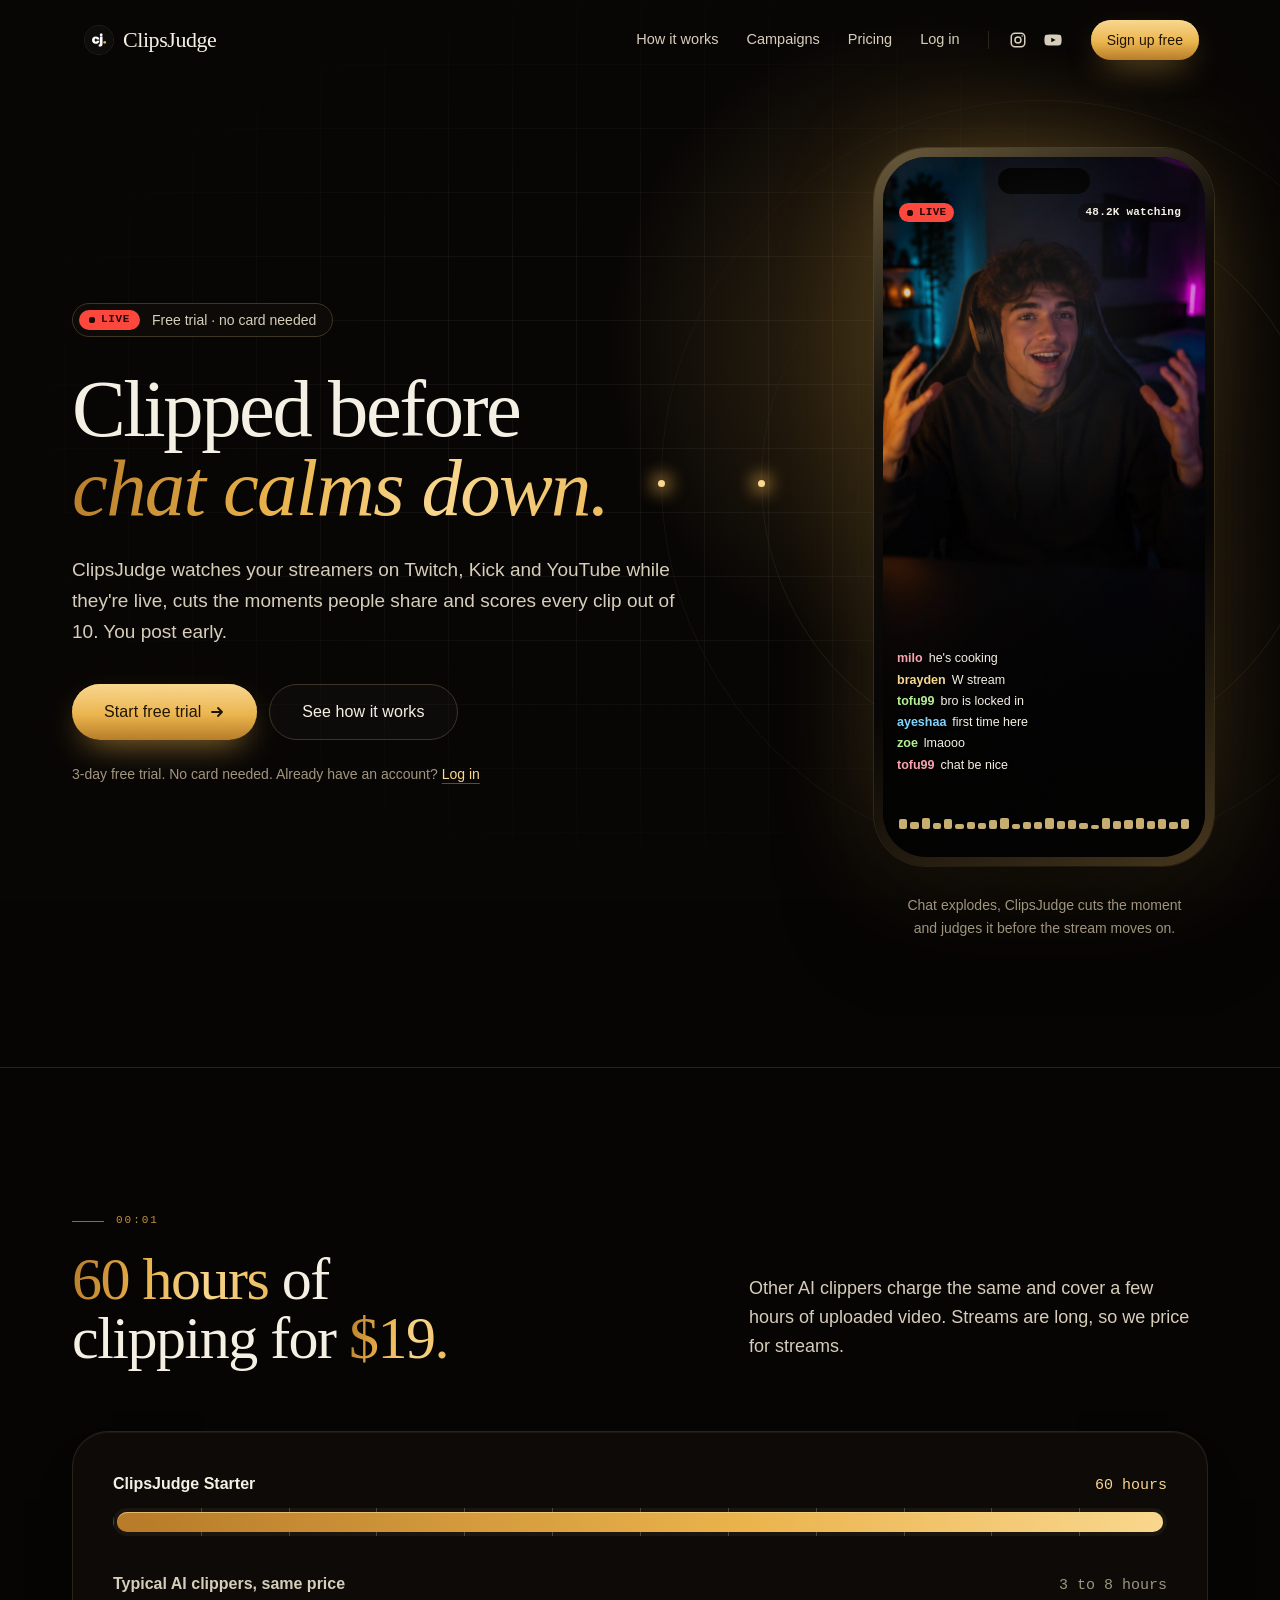
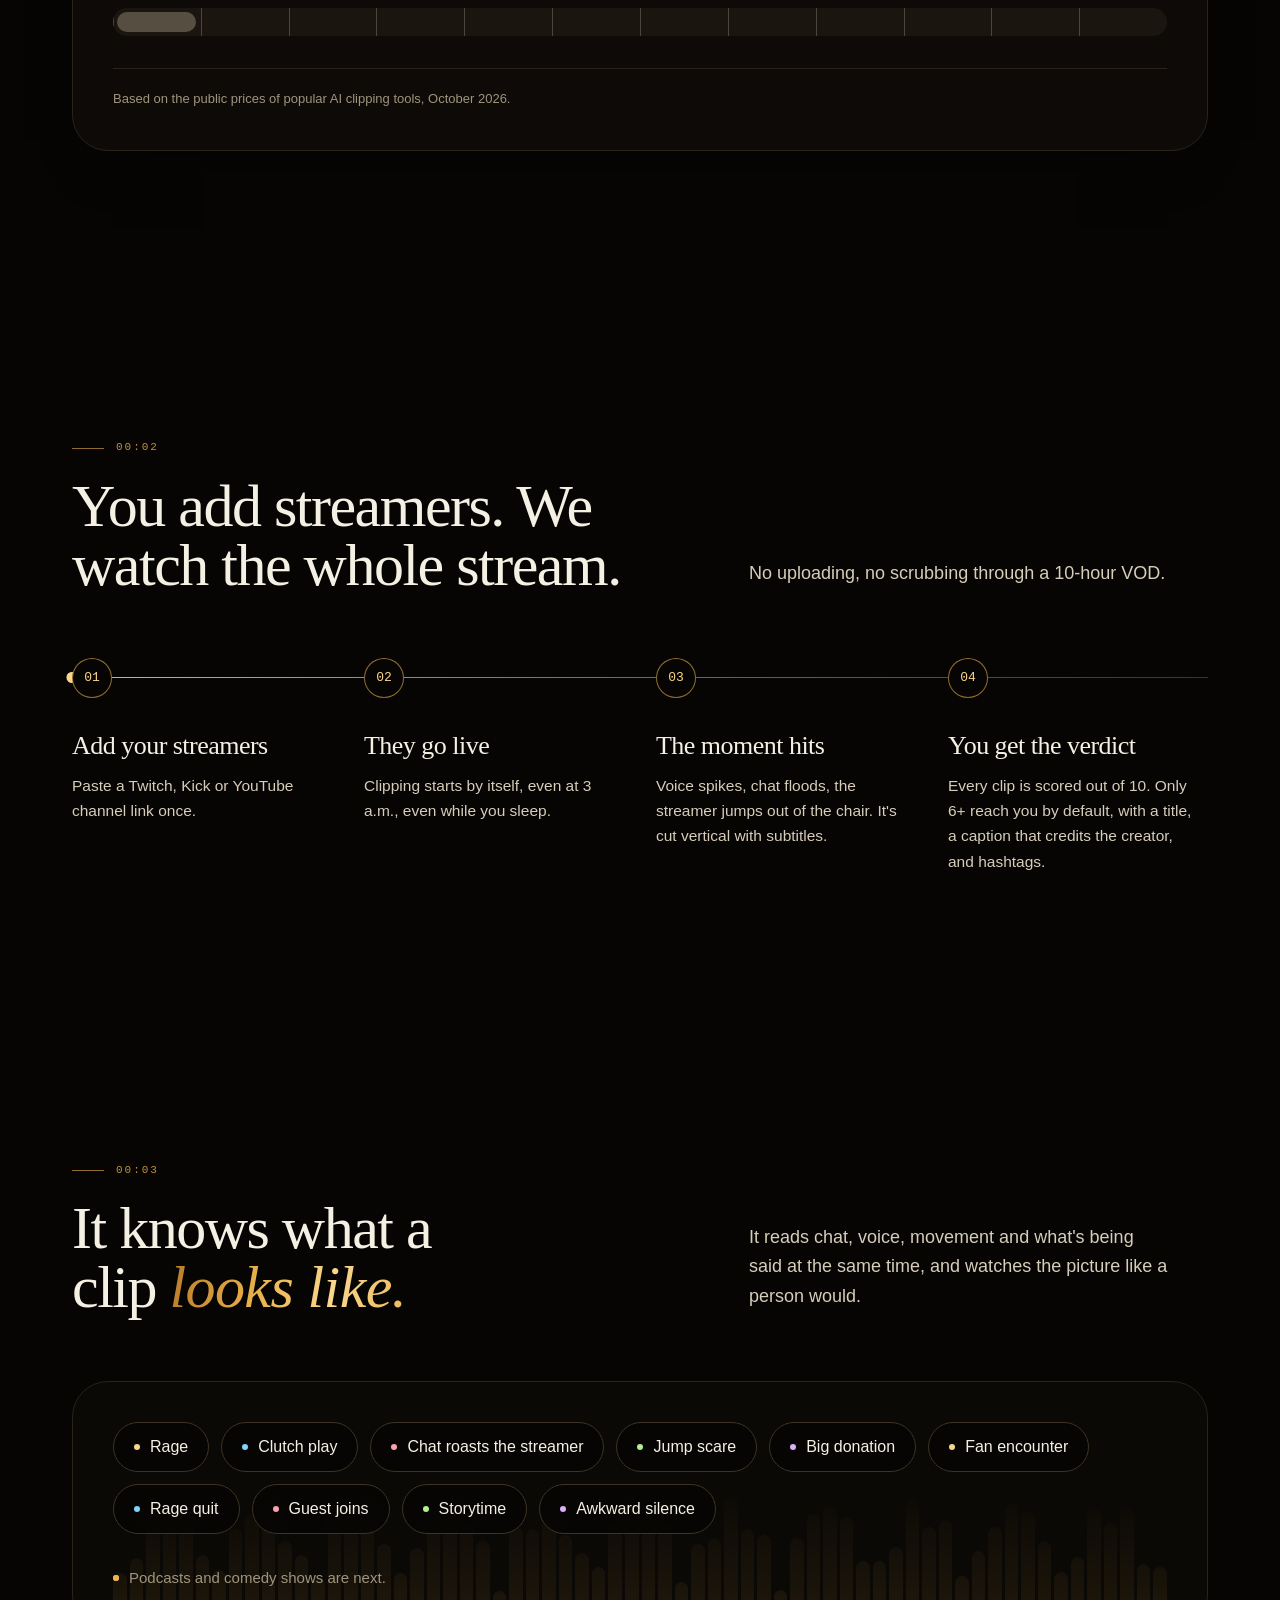
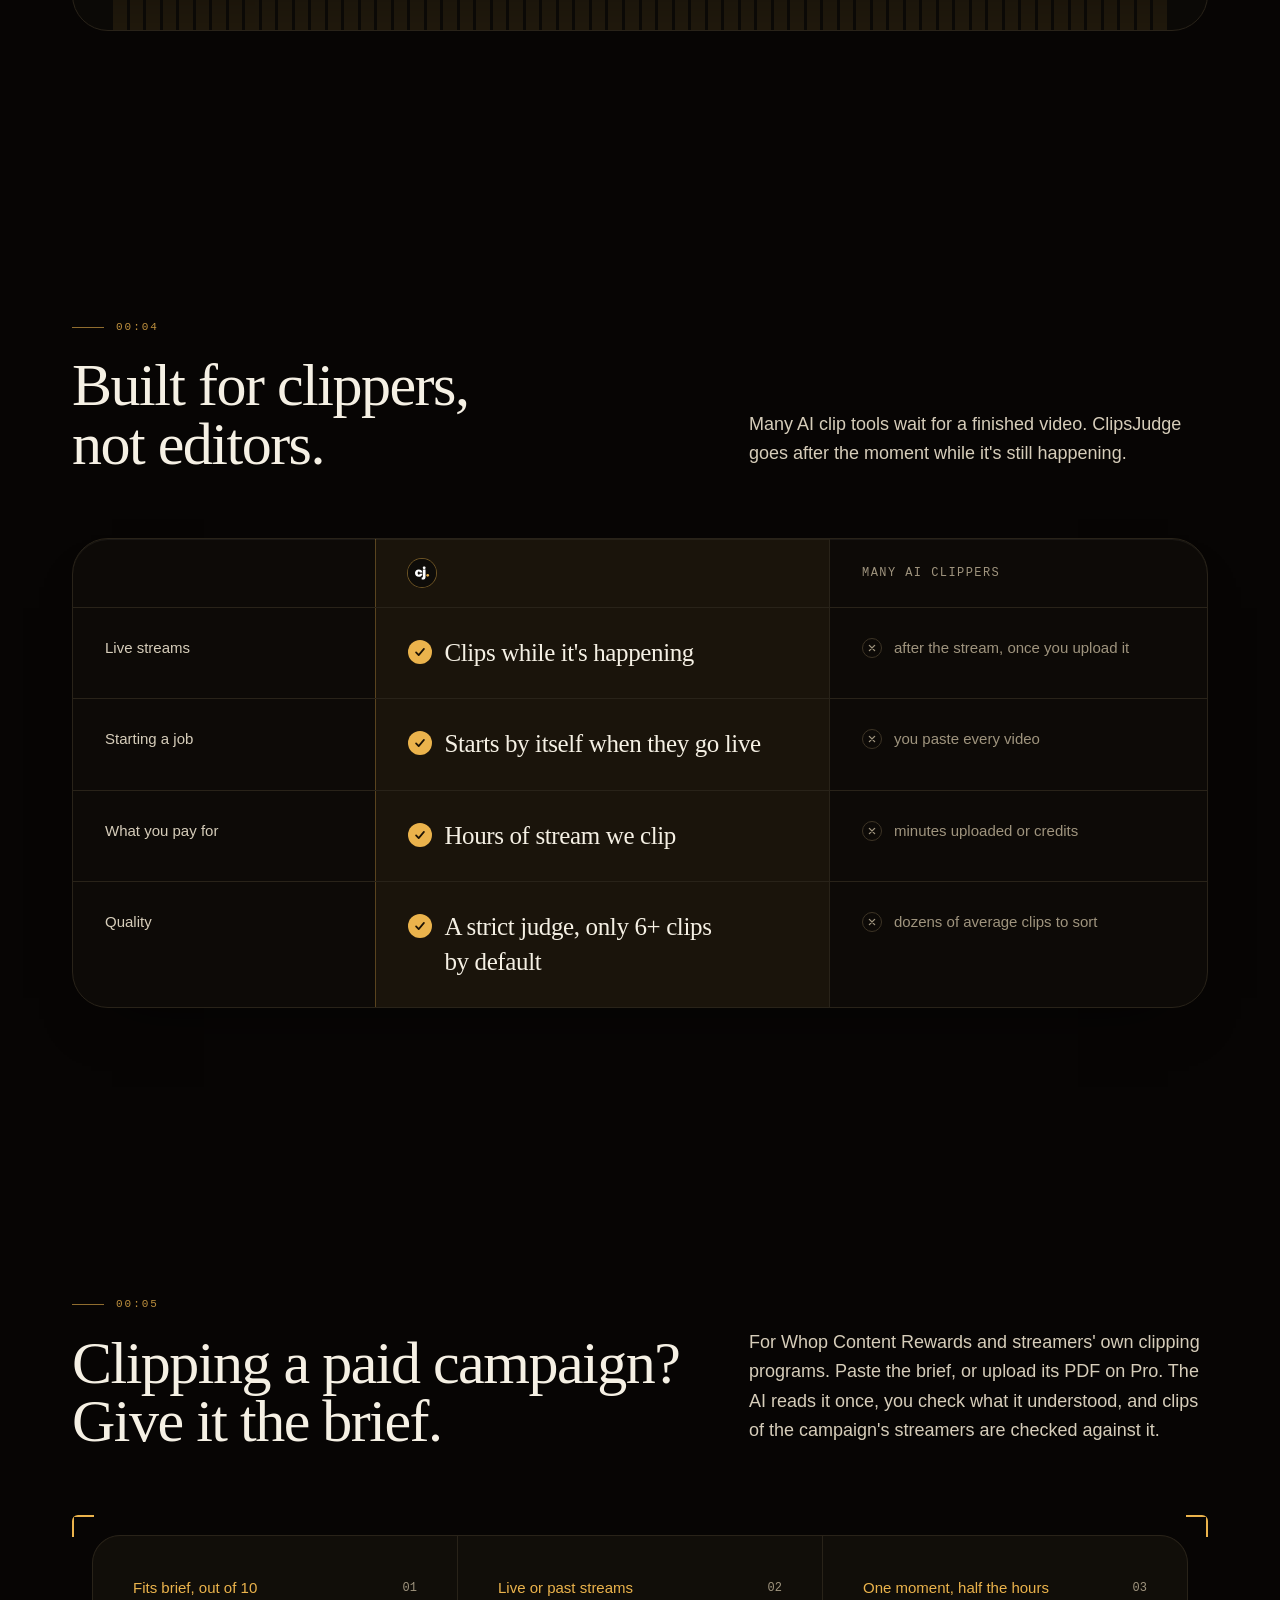
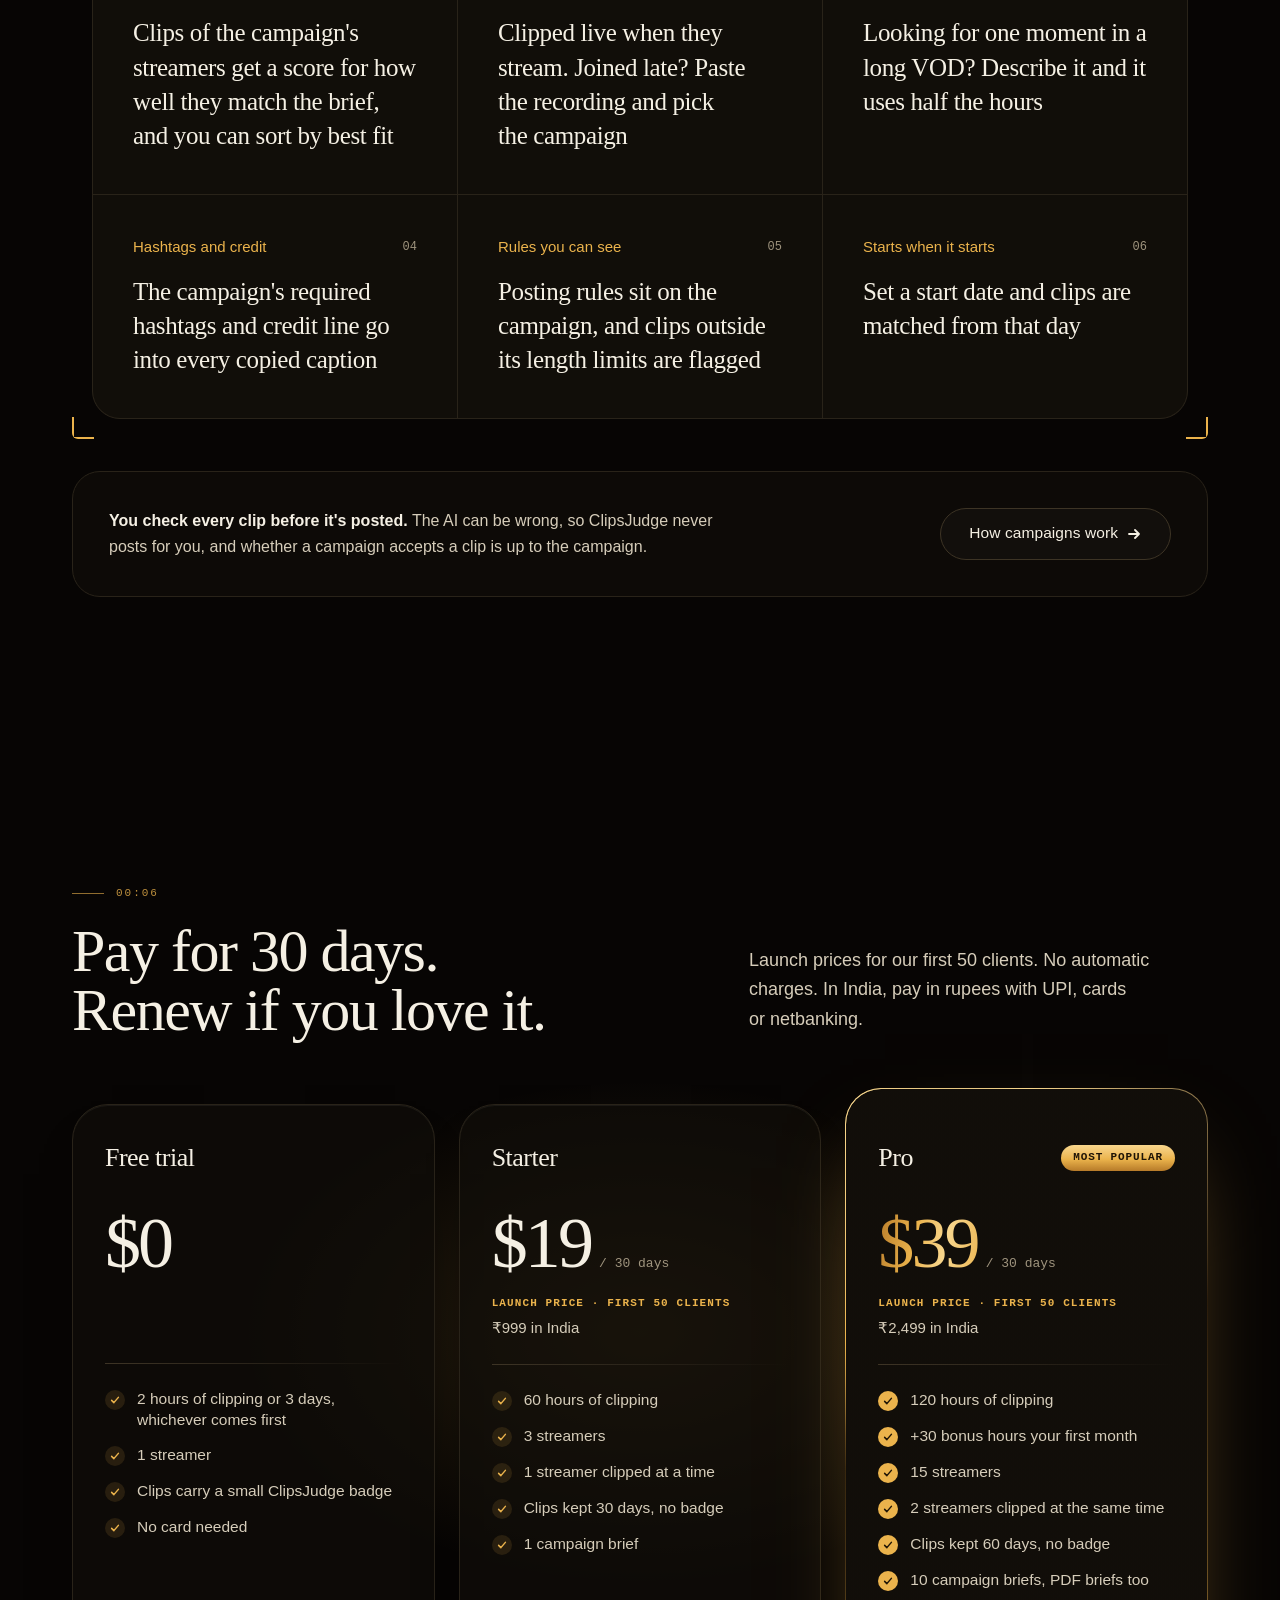
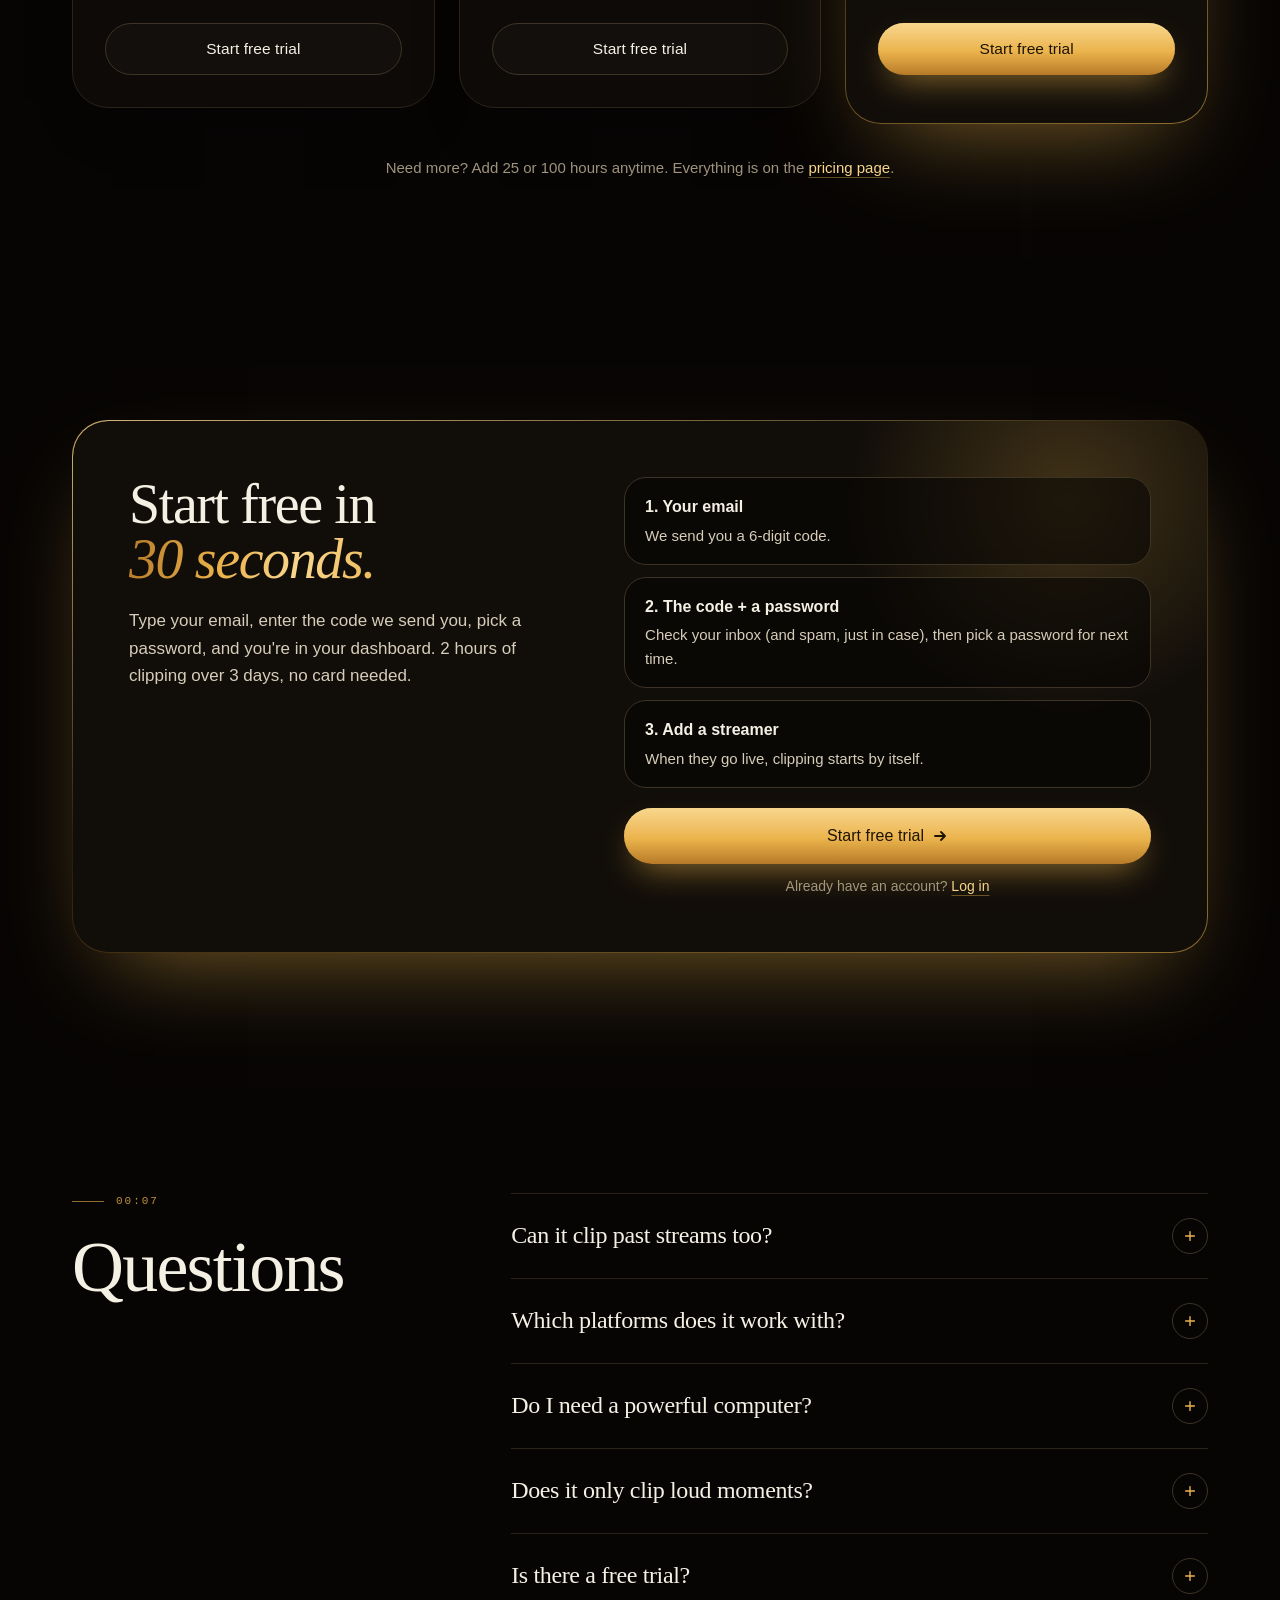
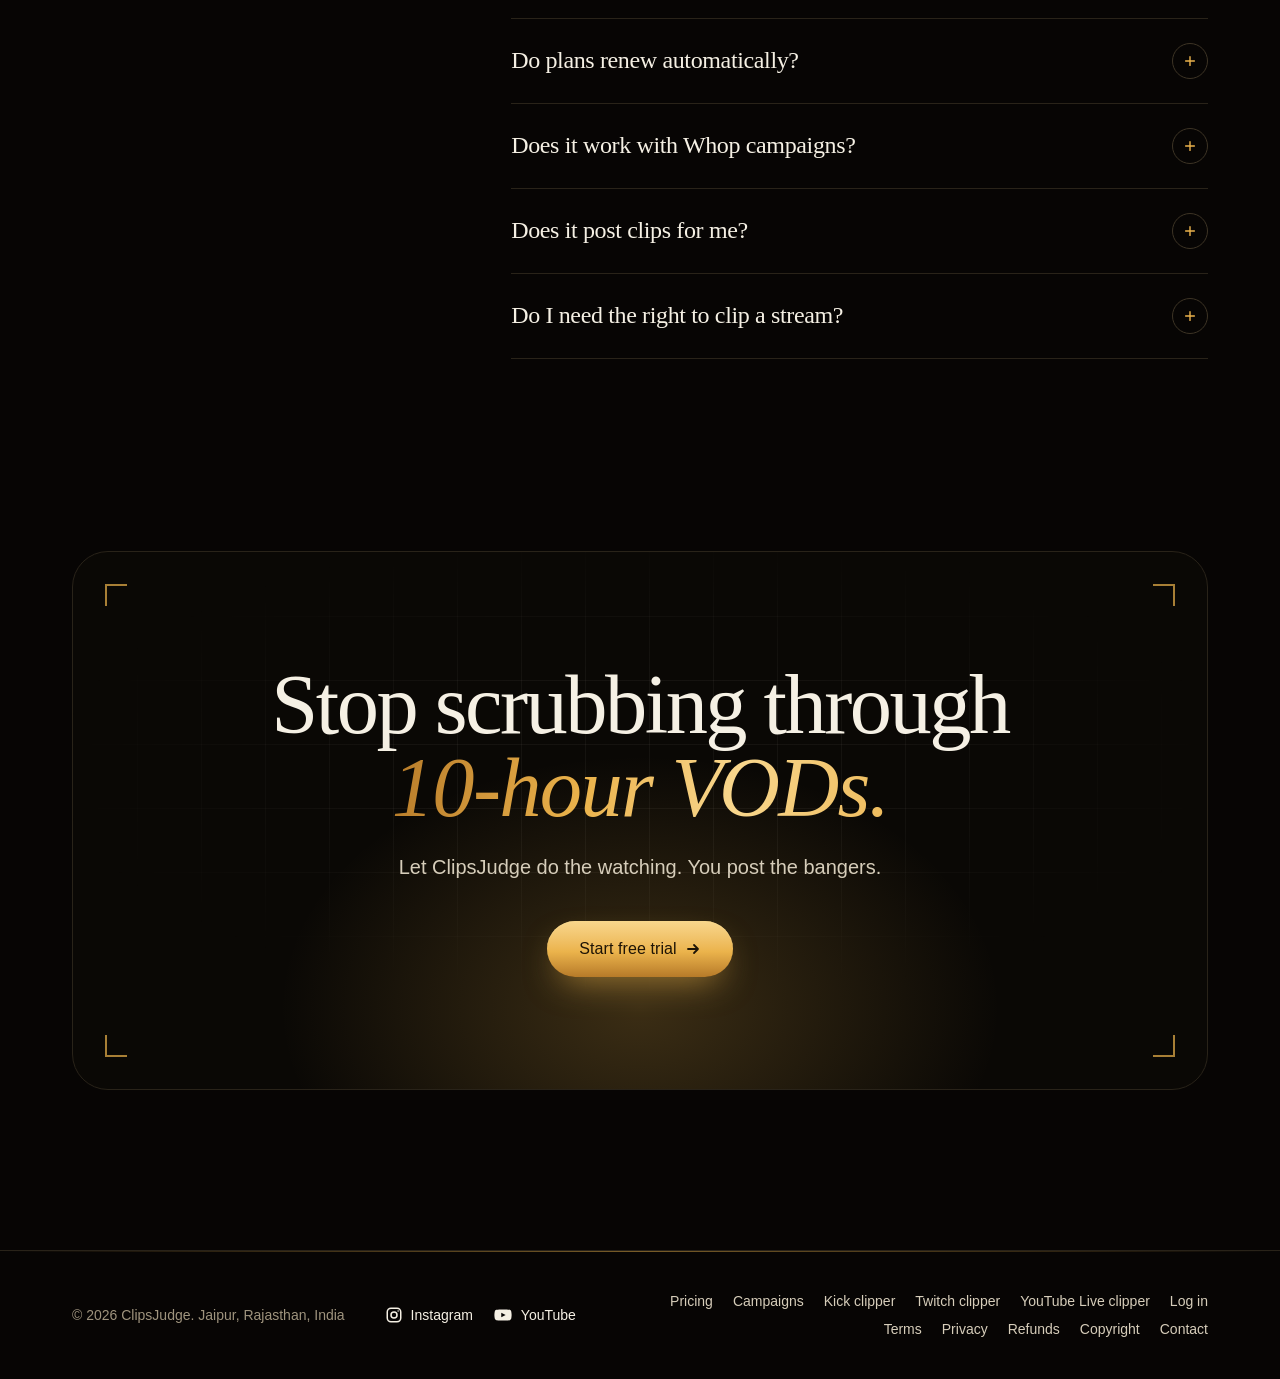
==== commit a30b5752: "Add files via upload" ====
--- a/index.html
+++ b/index.html
@@ -2,6 +2,6 @@
 <link rel="preconnect" href="https://api.fontshare.com" crossorigin="anonymous"><link rel="preconnect" href="https://fonts.googleapis.com"><link rel="preconnect" href="https://fonts.gstatic.com" crossorigin="anonymous">
 <link rel="stylesheet" href="https://api.fontshare.com/v2/css?f[]=zodiak@300,400,500,301,401&amp;f[]=general-sans@400,500,600,700&amp;display=swap">
 <link rel="stylesheet" href="https://fonts.googleapis.com/css2?family=Geist+Mono:wght@400;500;600&amp;display=swap">
-<link rel="stylesheet" href="/assets/site-soknkw36.css">
+<link rel="stylesheet" href="/assets/site-pd2agd03.css">
 <link rel="icon" href="/favicon.ico" sizes="48x48"><link rel="icon" href="/icon.svg" type="image/svg+xml"><link rel="apple-touch-icon" href="/apple-touch-icon.png"><link rel="manifest" href="/site.webmanifest">
-<script src="/analytics.js" defer></script><meta name="description" content="ClipsJudge watches Twitch, Kick and YouTube streams while they're live, cuts the moments people share and scores each clip out of 10. Vertical clips with subtitles, a title, a caption with credit and hashtags."><meta property="og:title" content="ClipsJudge · Live stream clips, judged"><meta property="og:description" content="Clipped before chat calms down. 60 hours of clipping for $19."><meta property="og:type" content="website"><meta property="og:image" content="https://clipsjudge.com/og-image.png"><meta name="twitter:card" content="summary_large_image"><meta name="twitter:image" content="https://clipsjudge.com/og-image.png"><link rel="canonical" href="https://clipsjudge.com/"><script type="application/ld+json">{"@context":"https://schema.org","@type":"Organization","name":"ClipsJudge","url":"https://clipsjudge.com","logo":"https://clipsjudge.com/icon-512.png","sameAs":["https://www.instagram.com/clipsjudge/","https://www.youtube.com/channel/UC_itZuvUH5DGEf6iC6bG_gw"]}</script><title>ClipsJudge · Live stream clips, judged</title><script type="module" src="/assets/index-ZAJWAIYW.js"></script></head><body><div id="root"><link rel="preload" as="image" href="/icon.svg"/><link rel="preload" as="image" href="/assets/stream-feed-AOWSUC7Q.jpg"/><div class="grain relative"><header class="sticky top-0 z-50 pt-3"><div class="container-site"><div class="flex h-14 items-center gap-4 rounded-full border pl-3 pr-2 transition-all duration-500 ease-[var(--ease-out-expo)] border-transparent bg-transparent"><a href="/" aria-label="ClipsJudge home" class="mr-auto flex items-center gap-2.5 font-display text-[22px] font-medium tracking-[-0.02em] text-foreground no-underline"><img src="/icon.svg" alt="" width="28" height="28" class="size-7 rounded-lg ring-1 ring-foreground/10" aria-hidden="true"/>ClipsJudge</a><nav aria-label="Main" class="flex items-center gap-5 md:gap-7"><a class="relative text-[14.5px] text-soft no-underline transition-colors hover:text-foreground after:absolute after:-bottom-1 after:left-0 after:h-px after:w-full after:origin-left after:scale-x-0 after:bg-gold after:transition-transform after:duration-300 hover:after:scale-x-100 data-[status=active]:text-foreground hidden md:inline-flex" href="#how">How it works</a><a class="relative text-[14.5px] text-soft no-underline transition-colors hover:text-foreground after:absolute after:-bottom-1 after:left-0 after:h-px after:w-full after:origin-left after:scale-x-0 after:bg-gold after:transition-transform after:duration-300 hover:after:scale-x-100 data-[status=active]:text-foreground hidden md:inline-flex" href="/campaigns">Campaigns</a><a href="/pricing" class="relative text-[14.5px] text-soft no-underline transition-colors hover:text-foreground after:absolute after:-bottom-1 after:left-0 after:h-px after:w-full after:origin-left after:scale-x-0 after:bg-gold after:transition-transform after:duration-300 hover:after:scale-x-100 data-[status=active]:text-foreground">Pricing</a><a class="relative text-[14.5px] text-soft no-underline transition-colors hover:text-foreground after:absolute after:-bottom-1 after:left-0 after:h-px after:w-full after:origin-left after:scale-x-0 after:bg-gold after:transition-transform after:duration-300 hover:after:scale-x-100 data-[status=active]:text-foreground" href="https://app.clipsjudge.com/app">Log in</a><span class="hidden items-center gap-4 border-l border-line pl-5 md:flex"><a class="text-soft transition-colors hover:text-gold" href="https://www.instagram.com/clipsjudge/" target="_blank" rel="noopener" aria-label="ClipsJudge on Instagram"><svg width="18" height="18" viewBox="0 0 24 24" fill="none" stroke="currentColor" stroke-width="2" aria-hidden="true"><rect x="3" y="3" width="18" height="18" rx="5"></rect><circle cx="12" cy="12" r="4"></circle><circle cx="17.5" cy="6.5" r="1" fill="currentColor" stroke="none"></circle></svg></a><a class="text-soft transition-colors hover:text-gold" href="https://www.youtube.com/channel/UC_itZuvUH5DGEf6iC6bG_gw" target="_blank" rel="noopener" aria-label="ClipsJudge on YouTube"><svg width="20" height="18" viewBox="0 0 24 24" fill="currentColor" aria-hidden="true"><path d="M23 7.2a3 3 0 0 0-2.1-2.1C19 4.6 12 4.6 12 4.6s-7 0-8.9.5A3 3 0 0 0 1 7.2 31 31 0 0 0 .5 12 31 31 0 0 0 1 16.8a3 3 0 0 0 2.1 2.1c1.9.5 8.9.5 8.9.5s7 0 8.9-.5a3 3 0 0 0 2.1-2.1 31 31 0 0 0 .5-4.8 31 31 0 0 0-.5-4.8zM9.7 15.1V8.9l5.8 3.1-5.8 3.1z"></path></svg></a></span><a data-magnetic="" class="group/btn relative items-center justify-center gap-2 rounded-full font-sans font-medium tracking-[0.005em] no-underline whitespace-nowrap transition-[transform,translate,scale,box-shadow,background-color,border-color,color,filter] duration-500 ease-[var(--ease-out-expo)] active:scale-[0.98] shine bg-gold-gradient text-gold-foreground shadow-gold hover:-translate-y-0.5 hover:brightness-[1.06] hover:text-gold-foreground h-10 px-4 text-sm hidden md:inline-flex" href="https://app.clipsjudge.com/app/signup?src=website">Sign up free</a></nav></div></div></header><main><section id="hero" class="relative -mt-[68px] overflow-hidden pb-20 pt-[108px] md:pb-32 md:pt-[148px]"><div aria-hidden="true" class="hairline-grid pointer-events-none absolute inset-0"></div><div aria-hidden="true" class="bg-glow drift pointer-events-none absolute -right-[20%] top-[-10%] h-[900px] w-[900px] md:right-[-8%]"></div><div class="container-site relative grid items-center gap-14 md:grid-cols-[minmax(0,1.4fr)_minmax(0,0.6fr)] md:gap-6"><div class="min-w-0"><div data-shown="false" class="reveal"><span class="inline-flex max-w-full items-center gap-3 rounded-full border border-line-2 bg-panel/60 py-1.5 pl-1.5 pr-4 text-sm text-soft backdrop-blur"><b class="flex items-center gap-1.5 rounded-full bg-live px-2.5 py-0.5 font-mono text-[11px] font-semibold tracking-[0.06em] text-live-foreground"><span class="live-dot size-1.5 rounded-full bg-live-foreground"></span>LIVE</b>Free trial · no card needed</span></div><h1 class="mt-8 text-[clamp(38px,10.4vw,60px)] leading-[0.98] md:text-[clamp(56px,6.3vw,90px)] tracking-[-0.03em]"><span class="line-mask"><span class="line-in" style="animation-delay:120ms">Clipped before</span></span><span class="line-mask"><span class="line-in pr-2 font-serif font-light italic tracking-[-0.02em]" style="animation-delay:260ms"><span class="text-gold-gradient">chat calms down.</span></span></span></h1><div data-shown="false" class="reveal" style="transition-delay:160ms"><p class="mt-7 max-w-[33em] text-[17px] leading-relaxed text-soft md:text-[19px]">ClipsJudge watches your streamers on Twitch, Kick and YouTube while they&#x27;re live, cuts the moments people share and scores every clip out of 10. You post first.</p></div><div data-shown="false" class="reveal" style="transition-delay:240ms"><div class="mt-9 grid gap-3 sm:flex sm:flex-wrap sm:items-center"><a data-magnetic="" class="group/btn relative inline-flex items-center justify-center gap-2 rounded-full font-sans font-medium tracking-[0.005em] no-underline whitespace-nowrap transition-[transform,translate,scale,box-shadow,background-color,border-color,color,filter] duration-500 ease-[var(--ease-out-expo)] active:scale-[0.98] shine bg-gold-gradient text-gold-foreground shadow-gold hover:-translate-y-0.5 hover:brightness-[1.06] hover:text-gold-foreground h-14 px-8 text-base" href="https://app.clipsjudge.com/app/signup?src=website">Start free trial<svg aria-hidden="true" viewBox="0 0 16 16" class="size-4 transition-transform duration-300 group-hover/btn:translate-x-0.5" fill="none" stroke="currentColor" stroke-width="1.8" stroke-linecap="round" stroke-linejoin="round"><path d="M3 8h10M9 4l4 4-4 4"></path></svg></a><a data-magnetic="" class="group/btn relative inline-flex items-center justify-center gap-2 rounded-full font-sans font-medium tracking-[0.005em] no-underline whitespace-nowrap transition-[transform,translate,scale,box-shadow,background-color,border-color,color,filter] duration-500 ease-[var(--ease-out-expo)] active:scale-[0.98] border border-line-2 bg-foreground/[0.02] text-foreground hover:border-gold/70 hover:bg-gold/[0.06] hover:text-foreground h-14 px-8 text-base" href="#how">See how it works</a></div><p class="mt-6 text-sm text-muted-foreground">3-day free trial. No card needed. Already have an account?<!-- --> <a href="https://app.clipsjudge.com/app/login" class="text-gold-hi underline decoration-gold/40 underline-offset-4 transition-colors hover:decoration-gold-hi">Log in</a></p></div></div><figure class="relative grid justify-items-center" aria-hidden="true"><div class="pointer-events-none absolute left-1/2 top-[42%] size-[560px] -translate-x-1/2 -translate-y-1/2"><div class="orbit absolute inset-0 border border-line/70"></div></div><div class="pointer-events-none absolute left-1/2 top-[42%] size-[760px] -translate-x-1/2 -translate-y-1/2"><div class="orbit absolute inset-0 border border-line/40 [animation-direction:reverse] [animation-duration:80s]"></div></div><div data-shown="false" class="reveal relative" style="transition-delay:200ms"><div class="tilt"><div class="phone"><div class="phone-screen"><img class="phone-feed" src="/assets/stream-feed-AOWSUC7Q.jpg" alt="" width="768" height="1536"/><div class="phone-shade"></div><div class="phone-flash"></div><div class="phone-island"></div><div class="phone-glare"></div><div class="phone-top"><span class="flex items-center gap-1.5 rounded-md bg-live px-2 py-1 text-live-foreground"><span class="live-dot size-1.5 rounded-full bg-live-foreground"></span>LIVE</span><span class="rounded-md bg-ink/55 px-2 py-1 text-foreground backdrop-blur-md">48.2K watching</span></div><ul class="phone-chat"></ul><div class="phone-wave"></div><div class="phone-cut"><div class="phone-cut-frame"></div><span class="phone-clipped">Clipped 0:24</span><div class="phone-score"><b class="font-display text-[36px] leading-none text-gold-hi">0.0</b><small class="font-mono text-[10px] uppercase tracking-[0.12em] text-soft">AI score</small></div><p class="phone-sub">No way bro, <em>last</em> second!</p></div></div></div></div></div><figcaption class="relative mt-7 max-w-[300px] text-center text-sm leading-relaxed text-muted-foreground">Chat explodes, ClipsJudge cuts the moment and judges it before the stream moves on.</figcaption></figure></div></section><section aria-labelledby="hoursTitle" class="relative border-t border-line py-24 md:py-36"><div class="container-site"><div data-shown="false" class="reveal mb-12 grid gap-5 md:mb-16 md:grid-cols-[minmax(0,1.15fr)_minmax(0,0.85fr)] md:items-end md:gap-14"><div><span aria-hidden="true" class="mb-5 flex items-center gap-3 font-mono text-[11px] tracking-[0.18em] text-gold/80"><span class="h-px w-8 bg-gold/60"></span>00:01</span><h2 id="hoursTitle" class="text-[clamp(34px,5.6vw,60px)] leading-[0.98] text-foreground"><span class="text-gold-gradient">60 hours</span> of clipping for<!-- --> <span class="text-gold-gradient">$19.</span></h2></div><p class="max-w-[34em] text-[17px] leading-relaxed text-soft md:pb-1.5 md:text-lg">Other AI clippers charge the same and cover a few hours of uploaded video. Streams are long, so we price for streams.</p></div><div data-spotlight="true" class="spotlight spotlight-edge relative rounded-4xl border border-line bg-panel/60 p-6 shadow-panel md:p-10"><div class="grid gap-9"><div class="grid gap-3"><div class="flex items-end justify-between gap-4"><b class="text-[15px] font-semibold md:text-base text-foreground">ClipsJudge Starter</b><span class="font-mono text-sm md:text-[15px] text-gold-hi">60 hours</span></div><div class="ruler relative h-7 overflow-hidden rounded-lg bg-panel-2"><div class="absolute inset-y-1 left-1 rounded-md transition-[width] duration-[1600ms] ease-[var(--ease-out-expo)] bg-[image:var(--gradient-gold-bar)] shadow-gold" style="width:0%"></div></div></div><div class="grid gap-3"><div class="flex items-end justify-between gap-4"><b class="text-[15px] font-semibold md:text-base text-soft">Typical AI clippers, same price</b><span class="font-mono text-sm md:text-[15px] text-muted-foreground">3 to 8 hours</span></div><div class="ruler relative h-7 overflow-hidden rounded-lg bg-panel-2"><div class="absolute inset-y-1 left-1 rounded-md transition-[width] duration-[1600ms] ease-[var(--ease-out-expo)] bg-muted-foreground/45" style="width:0%"></div></div></div></div><p class="mt-8 border-t border-line pt-5 text-[13px] text-muted-foreground">Based on the public prices of popular AI clipping tools, October 2026.</p></div></div></section><section id="how" aria-labelledby="howTitle" class="relative py-24 md:py-36"><div class="container-site"><div data-shown="false" class="reveal mb-12 grid gap-5 md:mb-16 md:grid-cols-[minmax(0,1.15fr)_minmax(0,0.85fr)] md:items-end md:gap-14"><div><span aria-hidden="true" class="mb-5 flex items-center gap-3 font-mono text-[11px] tracking-[0.18em] text-gold/80"><span class="h-px w-8 bg-gold/60"></span>00:02</span><h2 id="howTitle" class="text-[clamp(34px,5.6vw,60px)] leading-[0.98] text-foreground">You add streamers. We watch every second.</h2></div><p class="max-w-[34em] text-[17px] leading-relaxed text-soft md:pb-1.5 md:text-lg">No uploading, no scrubbing through a 10-hour VOD.</p></div><div class="relative"><div aria-hidden="true" class="absolute inset-x-0 top-[19px] hidden h-px bg-line-2 md:block"><div class="absolute inset-y-0 left-0 w-full bg-gradient-to-r from-gold via-gold/40 to-transparent"></div><span class="playhead absolute -top-[5px] size-[11px] -translate-x-1/2 rounded-full bg-gold-hi shadow-gold"></span></div><ol class="relative grid gap-10 md:grid-cols-4 md:gap-8"><li><div data-shown="false" class="reveal relative grid grid-cols-[40px_1fr] gap-5 md:block"><span class="relative z-10 grid size-10 place-items-center rounded-full border border-gold/60 bg-ink font-mono text-[13px] font-medium text-gold-hi">01</span><div class="md:mt-8"><h3 class="text-[26px] leading-tight tracking-[-0.02em]">Add your streamers</h3><p class="mt-2.5 text-[15.5px] leading-relaxed text-soft">Paste a Twitch, Kick or YouTube channel link once.</p></div></div></li><li><div data-shown="false" class="reveal relative grid grid-cols-[40px_1fr] gap-5 md:block" style="transition-delay:110ms"><span class="relative z-10 grid size-10 place-items-center rounded-full border border-gold/60 bg-ink font-mono text-[13px] font-medium text-gold-hi">02</span><div class="md:mt-8"><h3 class="text-[26px] leading-tight tracking-[-0.02em]">They go live</h3><p class="mt-2.5 text-[15.5px] leading-relaxed text-soft">Clipping starts by itself, even at 3 a.m., even while you sleep.</p></div></div></li><li><div data-shown="false" class="reveal relative grid grid-cols-[40px_1fr] gap-5 md:block" style="transition-delay:220ms"><span class="relative z-10 grid size-10 place-items-center rounded-full border border-gold/60 bg-ink font-mono text-[13px] font-medium text-gold-hi">03</span><div class="md:mt-8"><h3 class="text-[26px] leading-tight tracking-[-0.02em]">The moment hits</h3><p class="mt-2.5 text-[15.5px] leading-relaxed text-soft">Voice spikes, chat floods, the streamer jumps out of the chair. It&#x27;s cut vertical with subtitles.</p></div></div></li><li><div data-shown="false" class="reveal relative grid grid-cols-[40px_1fr] gap-5 md:block" style="transition-delay:330ms"><span class="relative z-10 grid size-10 place-items-center rounded-full border border-gold/60 bg-ink font-mono text-[13px] font-medium text-gold-hi">04</span><div class="md:mt-8"><h3 class="text-[26px] leading-tight tracking-[-0.02em]">You get the verdict</h3><p class="mt-2.5 text-[15.5px] leading-relaxed text-soft">Every clip is scored out of 10. Only 6+ reach you by default, with a title, a caption that credits the creator, and hashtags.</p></div></div></li></ol></div></div></section><section aria-labelledby="momTitle" class="relative py-24 md:py-36"><div class="container-site"><div data-shown="false" class="reveal mb-12 grid gap-5 md:mb-16 md:grid-cols-[minmax(0,1.15fr)_minmax(0,0.85fr)] md:items-end md:gap-14"><div><span aria-hidden="true" class="mb-5 flex items-center gap-3 font-mono text-[11px] tracking-[0.18em] text-gold/80"><span class="h-px w-8 bg-gold/60"></span>00:03</span><h2 id="momTitle" class="text-[clamp(34px,5.6vw,60px)] leading-[0.98] text-foreground">It knows what a clip<!-- --> <span class="font-serif font-light italic tracking-[-0.01em] text-gold-gradient">looks like.</span></h2></div><p class="max-w-[34em] text-[17px] leading-relaxed text-soft md:pb-1.5 md:text-lg">It reads chat, voice, movement and what&#x27;s being said at the same time, and watches the picture like a person would.</p></div><div data-shown="false" class="reveal"><div data-spotlight="true" class="spotlight spotlight-edge relative overflow-hidden rounded-4xl border border-line bg-panel/50 p-6 md:p-10"><div aria-hidden="true" class="pointer-events-none absolute inset-x-6 bottom-0 flex h-3/5 items-end gap-[3px] opacity-[0.09] [mask-image:linear-gradient(to_top,black,transparent)] md:inset-x-10"><span class="flex-1 rounded-t-sm bg-gold" style="height:38%"></span><span class="flex-1 rounded-t-sm bg-gold" style="height:48%"></span><span class="flex-1 rounded-t-sm bg-gold" style="height:84%"></span><span class="flex-1 rounded-t-sm bg-gold" style="height:77%"></span><span class="flex-1 rounded-t-sm bg-gold" style="height:77%"></span><span class="flex-1 rounded-t-sm bg-gold" style="height:50%"></span><span class="flex-1 rounded-t-sm bg-gold" style="height:40%"></span><span class="flex-1 rounded-t-sm bg-gold" style="height:68%"></span><span class="flex-1 rounded-t-sm bg-gold" style="height:78%"></span><span class="flex-1 rounded-t-sm bg-gold" style="height:87%"></span><span class="flex-1 rounded-t-sm bg-gold" style="height:60%"></span><span class="flex-1 rounded-t-sm bg-gold" style="height:50%"></span><span class="flex-1 rounded-t-sm bg-gold" style="height:35%"></span><span class="flex-1 rounded-t-sm bg-gold" style="height:78%"></span><span class="flex-1 rounded-t-sm bg-gold" style="height:74%"></span><span class="flex-1 rounded-t-sm bg-gold" style="height:85%"></span><span class="flex-1 rounded-t-sm bg-gold" style="height:58%"></span><span class="flex-1 rounded-t-sm bg-gold" style="height:38%"></span><span class="flex-1 rounded-t-sm bg-gold" style="height:55%"></span><span class="flex-1 rounded-t-sm bg-gold" style="height:75%"></span><span class="flex-1 rounded-t-sm bg-gold" style="height:87%"></span><span class="flex-1 rounded-t-sm bg-gold" style="height:71%"></span><span class="flex-1 rounded-t-sm bg-gold" style="height:60%"></span><span class="flex-1 rounded-t-sm bg-gold" style="height:26%"></span><span class="flex-1 rounded-t-sm bg-gold" style="height:69%"></span><span class="flex-1 rounded-t-sm bg-gold" style="height:68%"></span><span class="flex-1 rounded-t-sm bg-gold" style="height:89%"></span><span class="flex-1 rounded-t-sm bg-gold" style="height:64%"></span><span class="flex-1 rounded-t-sm bg-gold" style="height:52%"></span><span class="flex-1 rounded-t-sm bg-gold" style="height:42%"></span><span class="flex-1 rounded-t-sm bg-gold" style="height:70%"></span><span class="flex-1 rounded-t-sm bg-gold" style="height:84%"></span><span class="flex-1 rounded-t-sm bg-gold" style="height:78%"></span><span class="flex-1 rounded-t-sm bg-gold" style="height:70%"></span><span class="flex-1 rounded-t-sm bg-gold" style="height:32%"></span><span class="flex-1 rounded-t-sm bg-gold" style="height:58%"></span><span class="flex-1 rounded-t-sm bg-gold" style="height:62%"></span><span class="flex-1 rounded-t-sm bg-gold" style="height:90%"></span><span class="flex-1 rounded-t-sm bg-gold" style="height:68%"></span><span class="flex-1 rounded-t-sm bg-gold" style="height:64%"></span><span class="flex-1 rounded-t-sm bg-gold" style="height:27%"></span><span class="flex-1 rounded-t-sm bg-gold" style="height:62%"></span><span class="flex-1 rounded-t-sm bg-gold" style="height:78%"></span><span class="flex-1 rounded-t-sm bg-gold" style="height:83%"></span><span class="flex-1 rounded-t-sm bg-gold" style="height:76%"></span><span class="flex-1 rounded-t-sm bg-gold" style="height:46%"></span><span class="flex-1 rounded-t-sm bg-gold" style="height:46%"></span><span class="flex-1 rounded-t-sm bg-gold" style="height:56%"></span><span class="flex-1 rounded-t-sm bg-gold" style="height:88%"></span><span class="flex-1 rounded-t-sm bg-gold" style="height:69%"></span><span class="flex-1 rounded-t-sm bg-gold" style="height:74%"></span><span class="flex-1 rounded-t-sm bg-gold" style="height:36%"></span><span class="flex-1 rounded-t-sm bg-gold" style="height:53%"></span><span class="flex-1 rounded-t-sm bg-gold" style="height:69%"></span><span class="flex-1 rounded-t-sm bg-gold" style="height:85%"></span><span class="flex-1 rounded-t-sm bg-gold" style="height:80%"></span><span class="flex-1 rounded-t-sm bg-gold" style="height:60%"></span><span class="flex-1 rounded-t-sm bg-gold" style="height:39%"></span><span class="flex-1 rounded-t-sm bg-gold" style="height:49%"></span><span class="flex-1 rounded-t-sm bg-gold" style="height:82%"></span><span class="flex-1 rounded-t-sm bg-gold" style="height:72%"></span><span class="flex-1 rounded-t-sm bg-gold" style="height:82%"></span><span class="flex-1 rounded-t-sm bg-gold" style="height:44%"></span><span class="flex-1 rounded-t-sm bg-gold" style="height:42%"></span></div><div class="relative flex flex-wrap gap-2.5 md:gap-3"><span class="group inline-flex cursor-default items-center gap-2.5 rounded-full border border-line-2 bg-ink/80 px-4 py-2.5 text-[15px] text-foreground backdrop-blur transition-all duration-300 hover:-translate-y-0.5 hover:border-gold/70 hover:bg-gold/[0.07] md:px-5 md:py-3 md:text-base"><span class="size-1.5 rounded-full transition-transform duration-300 group-hover:scale-150" style="background:var(--chat-1)"></span>Rage</span><span class="group inline-flex cursor-default items-center gap-2.5 rounded-full border border-line-2 bg-ink/80 px-4 py-2.5 text-[15px] text-foreground backdrop-blur transition-all duration-300 hover:-translate-y-0.5 hover:border-gold/70 hover:bg-gold/[0.07] md:px-5 md:py-3 md:text-base"><span class="size-1.5 rounded-full transition-transform duration-300 group-hover:scale-150" style="background:var(--chat-2)"></span>Clutch play</span><span class="group inline-flex cursor-default items-center gap-2.5 rounded-full border border-line-2 bg-ink/80 px-4 py-2.5 text-[15px] text-foreground backdrop-blur transition-all duration-300 hover:-translate-y-0.5 hover:border-gold/70 hover:bg-gold/[0.07] md:px-5 md:py-3 md:text-base"><span class="size-1.5 rounded-full transition-transform duration-300 group-hover:scale-150" style="background:var(--chat-3)"></span>Chat roasts the streamer</span><span class="group inline-flex cursor-default items-center gap-2.5 rounded-full border border-line-2 bg-ink/80 px-4 py-2.5 text-[15px] text-foreground backdrop-blur transition-all duration-300 hover:-translate-y-0.5 hover:border-gold/70 hover:bg-gold/[0.07] md:px-5 md:py-3 md:text-base"><span class="size-1.5 rounded-full transition-transform duration-300 group-hover:scale-150" style="background:var(--chat-4)"></span>Jump scare</span><span class="group inline-flex cursor-default items-center gap-2.5 rounded-full border border-line-2 bg-ink/80 px-4 py-2.5 text-[15px] text-foreground backdrop-blur transition-all duration-300 hover:-translate-y-0.5 hover:border-gold/70 hover:bg-gold/[0.07] md:px-5 md:py-3 md:text-base"><span class="size-1.5 rounded-full transition-transform duration-300 group-hover:scale-150" style="background:var(--chat-5)"></span>Big donation</span><span class="group inline-flex cursor-default items-center gap-2.5 rounded-full border border-line-2 bg-ink/80 px-4 py-2.5 text-[15px] text-foreground backdrop-blur transition-all duration-300 hover:-translate-y-0.5 hover:border-gold/70 hover:bg-gold/[0.07] md:px-5 md:py-3 md:text-base"><span class="size-1.5 rounded-full transition-transform duration-300 group-hover:scale-150" style="background:var(--chat-1)"></span>Fan encounter</span><span class="group inline-flex cursor-default items-center gap-2.5 rounded-full border border-line-2 bg-ink/80 px-4 py-2.5 text-[15px] text-foreground backdrop-blur transition-all duration-300 hover:-translate-y-0.5 hover:border-gold/70 hover:bg-gold/[0.07] md:px-5 md:py-3 md:text-base"><span class="size-1.5 rounded-full transition-transform duration-300 group-hover:scale-150" style="background:var(--chat-2)"></span>Rage quit</span><span class="group inline-flex cursor-default items-center gap-2.5 rounded-full border border-line-2 bg-ink/80 px-4 py-2.5 text-[15px] text-foreground backdrop-blur transition-all duration-300 hover:-translate-y-0.5 hover:border-gold/70 hover:bg-gold/[0.07] md:px-5 md:py-3 md:text-base"><span class="size-1.5 rounded-full transition-transform duration-300 group-hover:scale-150" style="background:var(--chat-3)"></span>Guest joins</span><span class="group inline-flex cursor-default items-center gap-2.5 rounded-full border border-line-2 bg-ink/80 px-4 py-2.5 text-[15px] text-foreground backdrop-blur transition-all duration-300 hover:-translate-y-0.5 hover:border-gold/70 hover:bg-gold/[0.07] md:px-5 md:py-3 md:text-base"><span class="size-1.5 rounded-full transition-transform duration-300 group-hover:scale-150" style="background:var(--chat-4)"></span>Storytime</span><span class="group inline-flex cursor-default items-center gap-2.5 rounded-full border border-line-2 bg-ink/80 px-4 py-2.5 text-[15px] text-foreground backdrop-blur transition-all duration-300 hover:-translate-y-0.5 hover:border-gold/70 hover:bg-gold/[0.07] md:px-5 md:py-3 md:text-base"><span class="size-1.5 rounded-full transition-transform duration-300 group-hover:scale-150" style="background:var(--chat-5)"></span>Awkward silence</span></div><p class="relative mt-8 flex items-center gap-2.5 text-[15px] text-muted-foreground"><span class="live-dot size-1.5 rounded-full bg-gold"></span>Podcasts and comedy shows are next.</p></div></div></div></section><section aria-labelledby="vsTitle" class="relative py-24 md:py-36"><div class="container-site"><div data-shown="false" class="reveal mb-12 grid gap-5 md:mb-16 md:grid-cols-[minmax(0,1.15fr)_minmax(0,0.85fr)] md:items-end md:gap-14"><div><span aria-hidden="true" class="mb-5 flex items-center gap-3 font-mono text-[11px] tracking-[0.18em] text-gold/80"><span class="h-px w-8 bg-gold/60"></span>00:04</span><h2 id="vsTitle" class="text-[clamp(34px,5.6vw,60px)] leading-[0.98] text-foreground">Built for clippers, not editors.</h2></div><p class="max-w-[34em] text-[17px] leading-relaxed text-soft md:pb-1.5 md:text-lg">Many AI clip tools wait for a finished video. ClipsJudge goes after the moment while it&#x27;s still happening.</p></div><div data-shown="false" class="reveal"><div data-spotlight="true" class="spotlight spotlight-edge overflow-hidden rounded-4xl border border-line bg-panel/60 shadow-panel"><div class="hidden grid-cols-[0.8fr_1.2fr_1fr] border-b border-line md:grid"><div></div><div class="flex items-center gap-3 border-l border-gold/30 bg-gold/[0.06] px-8 py-5"><img src="/icon.svg" alt="" width="28" height="28" class="size-7 rounded-lg ring-1 ring-gold/40" aria-hidden="true"/><span class="sr-only">ClipsJudge</span></div><div class="flex items-center border-l border-line px-8 py-5 font-mono text-xs uppercase tracking-[0.12em] text-muted-foreground">Many AI clippers</div></div><div class="grid gap-3 p-6 md:grid-cols-[0.8fr_1.2fr_1fr] md:gap-0 md:p-0"><h3 class="font-sans text-[15px] font-medium tracking-normal text-soft md:px-8 md:py-7">Live streams</h3><p class="flex gap-3 font-display text-[22px] leading-snug tracking-[-0.015em] text-foreground md:border-l md:border-gold/30 md:bg-gold/[0.06] md:px-8 md:py-7 md:text-[25px]"><span class="mt-1 grid size-6 shrink-0 place-items-center rounded-full bg-gold text-gold-foreground"><svg viewBox="0 0 16 16" class="size-3.5" fill="none" stroke="currentColor" stroke-width="2" stroke-linecap="round" stroke-linejoin="round" aria-hidden="true"><path d="M3.5 8.5l3 3 6-7"></path></svg></span>Clips while it&#x27;s happening</p><p class="flex gap-3 text-[15px] leading-relaxed text-muted-foreground md:border-l md:border-line md:px-8 md:py-7"><span class="mt-0.5 grid size-5 shrink-0 place-items-center rounded-full border border-line-2 text-muted-foreground"><svg viewBox="0 0 16 16" class="size-3" fill="none" stroke="currentColor" stroke-width="1.8" stroke-linecap="round" aria-hidden="true"><path d="M4.5 4.5l7 7M11.5 4.5l-7 7"></path></svg></span><span><span class="md:sr-only">Many AI clippers: </span>after the stream, once you upload it</span></p></div><div class="grid gap-3 p-6 md:grid-cols-[0.8fr_1.2fr_1fr] md:gap-0 md:p-0 border-t border-line"><h3 class="font-sans text-[15px] font-medium tracking-normal text-soft md:px-8 md:py-7">Starting a job</h3><p class="flex gap-3 font-display text-[22px] leading-snug tracking-[-0.015em] text-foreground md:border-l md:border-gold/30 md:bg-gold/[0.06] md:px-8 md:py-7 md:text-[25px]"><span class="mt-1 grid size-6 shrink-0 place-items-center rounded-full bg-gold text-gold-foreground"><svg viewBox="0 0 16 16" class="size-3.5" fill="none" stroke="currentColor" stroke-width="2" stroke-linecap="round" stroke-linejoin="round" aria-hidden="true"><path d="M3.5 8.5l3 3 6-7"></path></svg></span>Starts by itself when they go live</p><p class="flex gap-3 text-[15px] leading-relaxed text-muted-foreground md:border-l md:border-line md:px-8 md:py-7"><span class="mt-0.5 grid size-5 shrink-0 place-items-center rounded-full border border-line-2 text-muted-foreground"><svg viewBox="0 0 16 16" class="size-3" fill="none" stroke="currentColor" stroke-width="1.8" stroke-linecap="round" aria-hidden="true"><path d="M4.5 4.5l7 7M11.5 4.5l-7 7"></path></svg></span><span><span class="md:sr-only">Many AI clippers: </span>you paste every video</span></p></div><div class="grid gap-3 p-6 md:grid-cols-[0.8fr_1.2fr_1fr] md:gap-0 md:p-0 border-t border-line"><h3 class="font-sans text-[15px] font-medium tracking-normal text-soft md:px-8 md:py-7">What you pay for</h3><p class="flex gap-3 font-display text-[22px] leading-snug tracking-[-0.015em] text-foreground md:border-l md:border-gold/30 md:bg-gold/[0.06] md:px-8 md:py-7 md:text-[25px]"><span class="mt-1 grid size-6 shrink-0 place-items-center rounded-full bg-gold text-gold-foreground"><svg viewBox="0 0 16 16" class="size-3.5" fill="none" stroke="currentColor" stroke-width="2" stroke-linecap="round" stroke-linejoin="round" aria-hidden="true"><path d="M3.5 8.5l3 3 6-7"></path></svg></span>Hours of stream we clip</p><p class="flex gap-3 text-[15px] leading-relaxed text-muted-foreground md:border-l md:border-line md:px-8 md:py-7"><span class="mt-0.5 grid size-5 shrink-0 place-items-center rounded-full border border-line-2 text-muted-foreground"><svg viewBox="0 0 16 16" class="size-3" fill="none" stroke="currentColor" stroke-width="1.8" stroke-linecap="round" aria-hidden="true"><path d="M4.5 4.5l7 7M11.5 4.5l-7 7"></path></svg></span><span><span class="md:sr-only">Many AI clippers: </span>minutes uploaded or credits</span></p></div><div class="grid gap-3 p-6 md:grid-cols-[0.8fr_1.2fr_1fr] md:gap-0 md:p-0 border-t border-line"><h3 class="font-sans text-[15px] font-medium tracking-normal text-soft md:px-8 md:py-7">Quality</h3><p class="flex gap-3 font-display text-[22px] leading-snug tracking-[-0.015em] text-foreground md:border-l md:border-gold/30 md:bg-gold/[0.06] md:px-8 md:py-7 md:text-[25px]"><span class="mt-1 grid size-6 shrink-0 place-items-center rounded-full bg-gold text-gold-foreground"><svg viewBox="0 0 16 16" class="size-3.5" fill="none" stroke="currentColor" stroke-width="2" stroke-linecap="round" stroke-linejoin="round" aria-hidden="true"><path d="M3.5 8.5l3 3 6-7"></path></svg></span>A strict judge, only 6+ clips by default</p><p class="flex gap-3 text-[15px] leading-relaxed text-muted-foreground md:border-l md:border-line md:px-8 md:py-7"><span class="mt-0.5 grid size-5 shrink-0 place-items-center rounded-full border border-line-2 text-muted-foreground"><svg viewBox="0 0 16 16" class="size-3" fill="none" stroke="currentColor" stroke-width="1.8" stroke-linecap="round" aria-hidden="true"><path d="M4.5 4.5l7 7M11.5 4.5l-7 7"></path></svg></span><span><span class="md:sr-only">Many AI clippers: </span>dozens of average clips to sort</span></p></div></div></div></div></section><section id="campaigns" aria-labelledby="campTitle" class="relative py-24 md:py-36"><div class="container-site"><div data-shown="false" class="reveal mb-12 grid gap-5 md:mb-16 md:grid-cols-[minmax(0,1.15fr)_minmax(0,0.85fr)] md:items-end md:gap-14"><div><span aria-hidden="true" class="mb-5 flex items-center gap-3 font-mono text-[11px] tracking-[0.18em] text-gold/80"><span class="h-px w-8 bg-gold/60"></span>00:05</span><h2 id="campTitle" class="text-[clamp(34px,5.6vw,60px)] leading-[0.98] text-foreground">Clipping a paid campaign? Give it the brief.</h2></div><p class="max-w-[34em] text-[17px] leading-relaxed text-soft md:pb-1.5 md:text-lg">For Whop Content Rewards and streamers&#x27; own clipping programs. Paste the brief, or upload its PDF on Pro. The AI reads it once, you check what it understood, and every clip of the campaign&#x27;s streamers is scored against it.</p></div><div data-shown="false" class="reveal"><div class="frame-corners relative rounded-[6px] p-3 md:p-5"><div class="grid gap-px overflow-hidden rounded-3xl border border-line bg-line md:grid-cols-2 lg:grid-cols-3"><div data-spotlight="true" class="spotlight group relative bg-panel p-7 transition-colors duration-300 md:p-10"><div class="flex items-center justify-between"><h3 class="font-sans text-[15px] font-medium tracking-normal text-gold">Fits brief, out of 10</h3><span aria-hidden="true" class="font-mono text-xs text-muted-foreground">01</span></div><p class="mt-4 max-w-[22em] font-display text-[22px] leading-snug tracking-[-0.015em] text-foreground md:text-[25px]">Every clip is scored on how well it matches the brief, and the best fits come first</p></div><div data-spotlight="true" class="spotlight group relative bg-panel p-7 transition-colors duration-300 md:p-10"><div class="flex items-center justify-between"><h3 class="font-sans text-[15px] font-medium tracking-normal text-gold">Live or past streams</h3><span aria-hidden="true" class="font-mono text-xs text-muted-foreground">02</span></div><p class="mt-4 max-w-[22em] font-display text-[22px] leading-snug tracking-[-0.015em] text-foreground md:text-[25px]">Clipped live when they stream. Joined late? Paste the recording and pick the campaign</p></div><div data-spotlight="true" class="spotlight group relative bg-panel p-7 transition-colors duration-300 md:p-10"><div class="flex items-center justify-between"><h3 class="font-sans text-[15px] font-medium tracking-normal text-gold">One moment, half the hours</h3><span aria-hidden="true" class="font-mono text-xs text-muted-foreground">03</span></div><p class="mt-4 max-w-[22em] font-display text-[22px] leading-snug tracking-[-0.015em] text-foreground md:text-[25px]">Looking for one moment in a long VOD? Describe it and it uses half the hours</p></div><div data-spotlight="true" class="spotlight group relative bg-panel p-7 transition-colors duration-300 md:p-10"><div class="flex items-center justify-between"><h3 class="font-sans text-[15px] font-medium tracking-normal text-gold">Hashtags and credit</h3><span aria-hidden="true" class="font-mono text-xs text-muted-foreground">04</span></div><p class="mt-4 max-w-[22em] font-display text-[22px] leading-snug tracking-[-0.015em] text-foreground md:text-[25px]">The campaign&#x27;s required hashtags and credit line go into every copied caption</p></div><div data-spotlight="true" class="spotlight group relative bg-panel p-7 transition-colors duration-300 md:p-10"><div class="flex items-center justify-between"><h3 class="font-sans text-[15px] font-medium tracking-normal text-gold">Rules you can see</h3><span aria-hidden="true" class="font-mono text-xs text-muted-foreground">05</span></div><p class="mt-4 max-w-[22em] font-display text-[22px] leading-snug tracking-[-0.015em] text-foreground md:text-[25px]">Posting rules and length limits are shown before you post</p></div><div data-spotlight="true" class="spotlight group relative bg-panel p-7 transition-colors duration-300 md:p-10"><div class="flex items-center justify-between"><h3 class="font-sans text-[15px] font-medium tracking-normal text-gold">Starts when it starts</h3><span aria-hidden="true" class="font-mono text-xs text-muted-foreground">06</span></div><p class="mt-4 max-w-[22em] font-display text-[22px] leading-snug tracking-[-0.015em] text-foreground md:text-[25px]">Set a start date and clips are matched from that day</p></div></div></div></div><div data-shown="false" class="reveal"><div class="mt-8 flex flex-col gap-6 rounded-3xl border border-line bg-panel/60 p-7 md:flex-row md:items-center md:justify-between md:p-9"><p class="max-w-[40em] text-[16px] leading-relaxed text-soft"><b class="font-semibold text-foreground">You check every clip before it&#x27;s posted.</b> The AI can be wrong, so ClipsJudge never posts for you, and whether a campaign accepts a clip is up to the campaign.</p><a data-magnetic="" class="group/btn relative inline-flex items-center justify-center gap-2 rounded-full font-sans font-medium tracking-[0.005em] no-underline whitespace-nowrap transition-[transform,translate,scale,box-shadow,background-color,border-color,color,filter] duration-500 ease-[var(--ease-out-expo)] active:scale-[0.98] border border-line-2 bg-foreground/[0.02] text-foreground hover:border-gold/70 hover:bg-gold/[0.06] hover:text-foreground h-[52px] px-7 text-[15.5px] shrink-0" href="/campaigns">How campaigns work<svg aria-hidden="true" viewBox="0 0 16 16" class="size-4 transition-transform duration-300 group-hover/btn:translate-x-0.5" fill="none" stroke="currentColor" stroke-width="1.8" stroke-linecap="round" stroke-linejoin="round"><path d="M3 8h10M9 4l4 4-4 4"></path></svg></a></div></div></div></section><section id="pricing" aria-labelledby="priceTitle" class="relative py-24 md:py-36"><div aria-hidden="true" class="bg-glow pointer-events-none absolute left-1/2 top-1/2 h-[700px] w-[1100px] -translate-x-1/2 -translate-y-1/2 opacity-70"></div><div class="container-site relative"><div data-shown="false" class="reveal mb-12 grid gap-5 md:mb-16 md:grid-cols-[minmax(0,1.15fr)_minmax(0,0.85fr)] md:items-end md:gap-14"><div><span aria-hidden="true" class="mb-5 flex items-center gap-3 font-mono text-[11px] tracking-[0.18em] text-gold/80"><span class="h-px w-8 bg-gold/60"></span>00:06</span><h2 id="priceTitle" class="text-[clamp(34px,5.6vw,60px)] leading-[0.98] text-foreground">Pay for 30 days. Renew if you love it.</h2></div><p class="max-w-[34em] text-[17px] leading-relaxed text-soft md:pb-1.5 md:text-lg">Launch prices for our first 50 clients. No automatic charges. In India, pay in rupees with UPI, cards or netbanking.</p></div><div class="grid gap-5 md:grid-cols-3 md:items-stretch md:gap-4 lg:gap-6"><div data-shown="false" class="reveal flex"><article data-spotlight="true" class="relative flex w-full flex-col rounded-4xl p-7 transition-transform duration-500 ease-[var(--ease-out-expo)] hover:-translate-y-1 md:p-8 spotlight spotlight-edge border border-line bg-panel/70 shadow-panel"><div class="flex items-center justify-between gap-3"><h3 class="font-display text-[26px] tracking-[-0.02em]">Free trial</h3></div><div class="mt-7 flex items-baseline gap-2"><span class="font-display text-[72px] font-light leading-none tracking-[-0.04em]">$0</span></div><div class="mt-4 min-h-[44px] space-y-1"></div><div class="my-6 h-px bg-gradient-to-r from-line-2 via-line to-transparent"></div><ul class="mb-8 grid gap-3.5 text-[15.5px] leading-snug text-soft"><li class="flex gap-3"><span class="mt-0.5 grid size-5 shrink-0 place-items-center rounded-full bg-gold/12 text-gold"><svg viewBox="0 0 16 16" class="size-3" fill="none" stroke="currentColor" stroke-width="2" stroke-linecap="round" stroke-linejoin="round" aria-hidden="true"><path d="M3.5 8.5l3 3 6-7"></path></svg></span><span>2 hours of clipping or 3 days, whichever comes first</span></li><li class="flex gap-3"><span class="mt-0.5 grid size-5 shrink-0 place-items-center rounded-full bg-gold/12 text-gold"><svg viewBox="0 0 16 16" class="size-3" fill="none" stroke="currentColor" stroke-width="2" stroke-linecap="round" stroke-linejoin="round" aria-hidden="true"><path d="M3.5 8.5l3 3 6-7"></path></svg></span><span>1 streamer</span></li><li class="flex gap-3"><span class="mt-0.5 grid size-5 shrink-0 place-items-center rounded-full bg-gold/12 text-gold"><svg viewBox="0 0 16 16" class="size-3" fill="none" stroke="currentColor" stroke-width="2" stroke-linecap="round" stroke-linejoin="round" aria-hidden="true"><path d="M3.5 8.5l3 3 6-7"></path></svg></span><span>Clips carry a small ClipsJudge badge</span></li><li class="flex gap-3"><span class="mt-0.5 grid size-5 shrink-0 place-items-center rounded-full bg-gold/12 text-gold"><svg viewBox="0 0 16 16" class="size-3" fill="none" stroke="currentColor" stroke-width="2" stroke-linecap="round" stroke-linejoin="round" aria-hidden="true"><path d="M3.5 8.5l3 3 6-7"></path></svg></span><span>No card needed</span></li></ul><a class="group/btn relative inline-flex items-center justify-center gap-2 rounded-full font-sans font-medium tracking-[0.005em] no-underline whitespace-nowrap transition-[transform,translate,scale,box-shadow,background-color,border-color,color,filter] duration-500 ease-[var(--ease-out-expo)] active:scale-[0.98] border border-line-2 bg-foreground/[0.02] text-foreground hover:border-gold/70 hover:bg-gold/[0.06] hover:text-foreground h-[52px] px-7 text-[15.5px] w-full mt-auto" href="https://app.clipsjudge.com/app/signup?src=website">Start free trial</a></article></div><div data-shown="false" class="reveal flex" style="transition-delay:90ms"><article data-spotlight="true" class="relative flex w-full flex-col rounded-4xl p-7 transition-transform duration-500 ease-[var(--ease-out-expo)] hover:-translate-y-1 md:p-8 spotlight spotlight-edge border border-line bg-panel/70 shadow-panel"><div class="flex items-center justify-between gap-3"><h3 class="font-display text-[26px] tracking-[-0.02em]">Starter</h3></div><div class="mt-7 flex items-baseline gap-2"><span class="font-display text-[72px] font-light leading-none tracking-[-0.04em]">$19</span><small class="font-mono text-[13px] text-muted-foreground">/ 30 days</small></div><div class="mt-4 min-h-[44px] space-y-1"><p class="font-mono text-[11px] font-semibold uppercase tracking-[0.1em] text-gold">Launch price · first 50 clients</p><p class="text-[15px] text-soft">₹999 in India</p></div><div class="my-6 h-px bg-gradient-to-r from-line-2 via-line to-transparent"></div><ul class="mb-8 grid gap-3.5 text-[15.5px] leading-snug text-soft"><li class="flex gap-3"><span class="mt-0.5 grid size-5 shrink-0 place-items-center rounded-full bg-gold/12 text-gold"><svg viewBox="0 0 16 16" class="size-3" fill="none" stroke="currentColor" stroke-width="2" stroke-linecap="round" stroke-linejoin="round" aria-hidden="true"><path d="M3.5 8.5l3 3 6-7"></path></svg></span><span>60 hours of clipping</span></li><li class="flex gap-3"><span class="mt-0.5 grid size-5 shrink-0 place-items-center rounded-full bg-gold/12 text-gold"><svg viewBox="0 0 16 16" class="size-3" fill="none" stroke="currentColor" stroke-width="2" stroke-linecap="round" stroke-linejoin="round" aria-hidden="true"><path d="M3.5 8.5l3 3 6-7"></path></svg></span><span>3 streamers</span></li><li class="flex gap-3"><span class="mt-0.5 grid size-5 shrink-0 place-items-center rounded-full bg-gold/12 text-gold"><svg viewBox="0 0 16 16" class="size-3" fill="none" stroke="currentColor" stroke-width="2" stroke-linecap="round" stroke-linejoin="round" aria-hidden="true"><path d="M3.5 8.5l3 3 6-7"></path></svg></span><span>1 streamer clipped at a time</span></li><li class="flex gap-3"><span class="mt-0.5 grid size-5 shrink-0 place-items-center rounded-full bg-gold/12 text-gold"><svg viewBox="0 0 16 16" class="size-3" fill="none" stroke="currentColor" stroke-width="2" stroke-linecap="round" stroke-linejoin="round" aria-hidden="true"><path d="M3.5 8.5l3 3 6-7"></path></svg></span><span>Clips kept 30 days, no badge</span></li><li class="flex gap-3"><span class="mt-0.5 grid size-5 shrink-0 place-items-center rounded-full bg-gold/12 text-gold"><svg viewBox="0 0 16 16" class="size-3" fill="none" stroke="currentColor" stroke-width="2" stroke-linecap="round" stroke-linejoin="round" aria-hidden="true"><path d="M3.5 8.5l3 3 6-7"></path></svg></span><span>1 campaign brief</span></li></ul><a class="group/btn relative inline-flex items-center justify-center gap-2 rounded-full font-sans font-medium tracking-[0.005em] no-underline whitespace-nowrap transition-[transform,translate,scale,box-shadow,background-color,border-color,color,filter] duration-500 ease-[var(--ease-out-expo)] active:scale-[0.98] border border-line-2 bg-foreground/[0.02] text-foreground hover:border-gold/70 hover:bg-gold/[0.06] hover:text-foreground h-[52px] px-7 text-[15.5px] w-full mt-auto" href="https://app.clipsjudge.com/app/signup?src=website">Start free trial</a></article></div><div data-shown="false" class="reveal flex" style="transition-delay:180ms"><article data-spotlight="true" class="relative flex w-full flex-col rounded-4xl p-7 transition-transform duration-500 ease-[var(--ease-out-expo)] hover:-translate-y-1 md:p-8 beam spotlight ring-gold bg-pro shadow-gold-lg md:-my-4 md:py-12"><div aria-hidden="true" class="pointer-events-none absolute inset-x-10 -top-px h-px bg-gradient-to-r from-transparent via-gold-hi to-transparent"></div><div class="flex items-center justify-between gap-3"><h3 class="font-display text-[26px] tracking-[-0.02em]">Pro</h3><span class="rounded-full bg-gold-gradient px-3 py-1 font-mono text-[11px] font-bold uppercase tracking-[0.08em] text-gold-foreground">Most popular</span></div><div class="mt-7 flex items-baseline gap-2"><span class="font-display text-[72px] font-light leading-none tracking-[-0.04em] text-gold-gradient">$39</span><small class="font-mono text-[13px] text-muted-foreground">/ 30 days</small></div><div class="mt-4 min-h-[44px] space-y-1"><p class="font-mono text-[11px] font-semibold uppercase tracking-[0.1em] text-gold">Launch price · first 50 clients</p><p class="text-[15px] text-soft">₹2,499 in India</p></div><div class="my-6 h-px bg-gradient-to-r from-line-2 via-line to-transparent"></div><ul class="mb-8 grid gap-3.5 text-[15.5px] leading-snug text-soft"><li class="flex gap-3"><span class="mt-0.5 grid size-5 shrink-0 place-items-center rounded-full bg-gold text-gold-foreground"><svg viewBox="0 0 16 16" class="size-3" fill="none" stroke="currentColor" stroke-width="2" stroke-linecap="round" stroke-linejoin="round" aria-hidden="true"><path d="M3.5 8.5l3 3 6-7"></path></svg></span><span>120 hours of clipping</span></li><li class="flex gap-3"><span class="mt-0.5 grid size-5 shrink-0 place-items-center rounded-full bg-gold text-gold-foreground"><svg viewBox="0 0 16 16" class="size-3" fill="none" stroke="currentColor" stroke-width="2" stroke-linecap="round" stroke-linejoin="round" aria-hidden="true"><path d="M3.5 8.5l3 3 6-7"></path></svg></span><span>+30 bonus hours your first month</span></li><li class="flex gap-3"><span class="mt-0.5 grid size-5 shrink-0 place-items-center rounded-full bg-gold text-gold-foreground"><svg viewBox="0 0 16 16" class="size-3" fill="none" stroke="currentColor" stroke-width="2" stroke-linecap="round" stroke-linejoin="round" aria-hidden="true"><path d="M3.5 8.5l3 3 6-7"></path></svg></span><span>15 streamers</span></li><li class="flex gap-3"><span class="mt-0.5 grid size-5 shrink-0 place-items-center rounded-full bg-gold text-gold-foreground"><svg viewBox="0 0 16 16" class="size-3" fill="none" stroke="currentColor" stroke-width="2" stroke-linecap="round" stroke-linejoin="round" aria-hidden="true"><path d="M3.5 8.5l3 3 6-7"></path></svg></span><span>2 streamers clipped at the same time</span></li><li class="flex gap-3"><span class="mt-0.5 grid size-5 shrink-0 place-items-center rounded-full bg-gold text-gold-foreground"><svg viewBox="0 0 16 16" class="size-3" fill="none" stroke="currentColor" stroke-width="2" stroke-linecap="round" stroke-linejoin="round" aria-hidden="true"><path d="M3.5 8.5l3 3 6-7"></path></svg></span><span>Clips kept 60 days, no badge</span></li><li class="flex gap-3"><span class="mt-0.5 grid size-5 shrink-0 place-items-center rounded-full bg-gold text-gold-foreground"><svg viewBox="0 0 16 16" class="size-3" fill="none" stroke="currentColor" stroke-width="2" stroke-linecap="round" stroke-linejoin="round" aria-hidden="true"><path d="M3.5 8.5l3 3 6-7"></path></svg></span><span>10 campaign briefs, PDF briefs too</span></li></ul><a class="group/btn relative inline-flex items-center justify-center gap-2 rounded-full font-sans font-medium tracking-[0.005em] no-underline whitespace-nowrap transition-[transform,translate,scale,box-shadow,background-color,border-color,color,filter] duration-500 ease-[var(--ease-out-expo)] active:scale-[0.98] shine bg-gold-gradient text-gold-foreground shadow-gold hover:-translate-y-0.5 hover:brightness-[1.06] hover:text-gold-foreground h-[52px] px-7 text-[15.5px] w-full mt-auto" href="https://app.clipsjudge.com/app/signup?src=website">Start free trial</a></article></div></div><p class="mt-12 text-center text-[15px] text-muted-foreground">Need more? Add 25 or 100 hours anytime. Everything is on the<!-- --> <a href="/pricing" class="text-gold-hi underline decoration-gold/40 underline-offset-4 hover:decoration-gold-hi">pricing page</a>.</p></div></section><section aria-labelledby="joinTitle" class="relative py-16 md:py-24"><div class="container-site"><div data-shown="false" class="reveal"><div id="join" data-spotlight="true" class="beam spotlight ring-gold relative grid gap-10 overflow-hidden rounded-4xl p-7 shadow-gold-lg md:grid-cols-[0.9fr_1.1fr] md:gap-16 md:p-14"><div aria-hidden="true" class="bg-glow pointer-events-none absolute -right-40 -top-56 h-[600px] w-[600px]"></div><div class="relative"><h2 id="joinTitle" class="text-[clamp(36px,5vw,56px)] leading-[0.98]">Start free in<!-- --> <span class="font-serif font-light italic text-gold-gradient">30 seconds.</span></h2><p class="mt-5 max-w-[30em] text-[17px] leading-relaxed text-soft">Type your email, enter the code we send you, pick a password, and you&#x27;re in your dashboard. 2 hours of clipping over 3 days, no card needed.</p></div><div class="relative grid gap-3"><ol class="relative grid gap-3"><li class="grid gap-1 rounded-2xl border border-line-2 bg-ink/60 px-5 py-4 backdrop-blur transition-colors duration-300 hover:border-gold/50"><b class="font-semibold text-foreground">1. Your email</b><span class="text-[15px] text-soft">We send you a 6-digit code.</span></li><li class="grid gap-1 rounded-2xl border border-line-2 bg-ink/60 px-5 py-4 backdrop-blur transition-colors duration-300 hover:border-gold/50"><b class="font-semibold text-foreground">2. The code + a password</b><span class="text-[15px] text-soft">Check your inbox (and spam, just in case), then pick a password for next time.</span></li><li class="grid gap-1 rounded-2xl border border-line-2 bg-ink/60 px-5 py-4 backdrop-blur transition-colors duration-300 hover:border-gold/50"><b class="font-semibold text-foreground">3. Add a streamer</b><span class="text-[15px] text-soft">When they go live, clipping starts by itself.</span></li></ol><a class="group/btn relative inline-flex items-center justify-center gap-2 rounded-full font-sans font-medium tracking-[0.005em] no-underline whitespace-nowrap transition-[transform,translate,scale,box-shadow,background-color,border-color,color,filter] duration-500 ease-[var(--ease-out-expo)] active:scale-[0.98] shine bg-gold-gradient text-gold-foreground shadow-gold hover:-translate-y-0.5 hover:brightness-[1.06] hover:text-gold-foreground h-14 px-8 text-base w-full mt-2" href="https://app.clipsjudge.com/app/signup?src=website">Start free trial<svg aria-hidden="true" viewBox="0 0 16 16" class="size-4 transition-transform duration-300 group-hover/btn:translate-x-0.5" fill="none" stroke="currentColor" stroke-width="1.8" stroke-linecap="round" stroke-linejoin="round"><path d="M3 8h10M9 4l4 4-4 4"></path></svg></a><span class="text-center text-sm text-muted-foreground">Already have an account?<!-- --> <a href="https://app.clipsjudge.com/app/login" class="text-gold-hi underline decoration-gold/40 underline-offset-4 hover:decoration-gold-hi">Log in</a></span></div></div></div></div></section><section aria-labelledby="faqTitle" class="relative py-24 md:py-36"><div class="container-site grid gap-10 md:grid-cols-[0.7fr_1.3fr] md:gap-16"><div data-shown="false" class="reveal"><span aria-hidden="true" class="mb-5 flex items-center gap-3 font-mono text-[11px] tracking-[0.18em] text-gold/80"><span class="h-px w-8 bg-gold/60"></span>00:07</span><h2 id="faqTitle" class="text-[clamp(40px,6vw,72px)] leading-none md:sticky md:top-28">Questions</h2></div><div data-shown="false" class="reveal" style="transition-delay:100ms"><div class="border-t border-line"><details class="faq-item group border-b border-line"><summary class="flex items-center justify-between gap-6 py-6 font-display text-[21px] leading-snug tracking-[-0.015em] text-foreground transition-colors hover:text-gold-hi md:text-[24px]">Can it clip past streams too?<span aria-hidden="true" class="faq-icon grid size-9 shrink-0 place-items-center rounded-full border border-line-2 text-gold"><svg viewBox="0 0 16 16" class="size-3.5" fill="none" stroke="currentColor" stroke-width="1.6" stroke-linecap="round"><path d="M8 3v10M3 8h10"></path></svg></span></summary><p class="max-w-[40em] pb-7 pr-12 text-[16px] leading-relaxed text-soft [&amp;_a]:text-gold-hi [&amp;_a]:underline [&amp;_a]:decoration-gold/40 [&amp;_a]:underline-offset-4">Yes. Paste a past broadcast or video link and it&#x27;s cut and judged the same way. Live and past streams use the same hours.</p></details><details class="faq-item group border-b border-line"><summary class="flex items-center justify-between gap-6 py-6 font-display text-[21px] leading-snug tracking-[-0.015em] text-foreground transition-colors hover:text-gold-hi md:text-[24px]">Which platforms does it work with?<span aria-hidden="true" class="faq-icon grid size-9 shrink-0 place-items-center rounded-full border border-line-2 text-gold"><svg viewBox="0 0 16 16" class="size-3.5" fill="none" stroke="currentColor" stroke-width="1.6" stroke-linecap="round"><path d="M8 3v10M3 8h10"></path></svg></span></summary><p class="max-w-[40em] pb-7 pr-12 text-[16px] leading-relaxed text-soft [&amp;_a]:text-gold-hi [&amp;_a]:underline [&amp;_a]:decoration-gold/40 [&amp;_a]:underline-offset-4">Twitch, Kick and YouTube live streams. Clips are vertical with subtitles, made for YouTube Shorts, TikTok and Instagram Reels.</p></details><details class="faq-item group border-b border-line"><summary class="flex items-center justify-between gap-6 py-6 font-display text-[21px] leading-snug tracking-[-0.015em] text-foreground transition-colors hover:text-gold-hi md:text-[24px]">Do I need a powerful computer?<span aria-hidden="true" class="faq-icon grid size-9 shrink-0 place-items-center rounded-full border border-line-2 text-gold"><svg viewBox="0 0 16 16" class="size-3.5" fill="none" stroke="currentColor" stroke-width="1.6" stroke-linecap="round"><path d="M8 3v10M3 8h10"></path></svg></span></summary><p class="max-w-[40em] pb-7 pr-12 text-[16px] leading-relaxed text-soft [&amp;_a]:text-gold-hi [&amp;_a]:underline [&amp;_a]:decoration-gold/40 [&amp;_a]:underline-offset-4">No. ClipsJudge runs in the cloud. Your computer can be off; you open your dashboard on any phone or laptop and download the finished clips.</p></details><details class="faq-item group border-b border-line"><summary class="flex items-center justify-between gap-6 py-6 font-display text-[21px] leading-snug tracking-[-0.015em] text-foreground transition-colors hover:text-gold-hi md:text-[24px]">Does it only clip loud moments?<span aria-hidden="true" class="faq-icon grid size-9 shrink-0 place-items-center rounded-full border border-line-2 text-gold"><svg viewBox="0 0 16 16" class="size-3.5" fill="none" stroke="currentColor" stroke-width="1.6" stroke-linecap="round"><path d="M8 3v10M3 8h10"></path></svg></span></summary><p class="max-w-[40em] pb-7 pr-12 text-[16px] leading-relaxed text-soft [&amp;_a]:text-gold-hi [&amp;_a]:underline [&amp;_a]:decoration-gold/40 [&amp;_a]:underline-offset-4">No. It combines chat, voice, movement and what was said, then an AI judge watches the clip before you see it. Funny, awkward and wholesome moments count too.</p></details><details class="faq-item group border-b border-line"><summary class="flex items-center justify-between gap-6 py-6 font-display text-[21px] leading-snug tracking-[-0.015em] text-foreground transition-colors hover:text-gold-hi md:text-[24px]">Is there a free trial?<span aria-hidden="true" class="faq-icon grid size-9 shrink-0 place-items-center rounded-full border border-line-2 text-gold"><svg viewBox="0 0 16 16" class="size-3.5" fill="none" stroke="currentColor" stroke-width="1.6" stroke-linecap="round"><path d="M8 3v10M3 8h10"></path></svg></span></summary><p class="max-w-[40em] pb-7 pr-12 text-[16px] leading-relaxed text-soft [&amp;_a]:text-gold-hi [&amp;_a]:underline [&amp;_a]:decoration-gold/40 [&amp;_a]:underline-offset-4">Yes. Every new account gets 2 hours of clipping over 3 days, with a small badge on the clips. No card needed.</p></details><details class="faq-item group border-b border-line"><summary class="flex items-center justify-between gap-6 py-6 font-display text-[21px] leading-snug tracking-[-0.015em] text-foreground transition-colors hover:text-gold-hi md:text-[24px]">Do plans renew automatically?<span aria-hidden="true" class="faq-icon grid size-9 shrink-0 place-items-center rounded-full border border-line-2 text-gold"><svg viewBox="0 0 16 16" class="size-3.5" fill="none" stroke="currentColor" stroke-width="1.6" stroke-linecap="round"><path d="M8 3v10M3 8h10"></path></svg></span></summary><p class="max-w-[40em] pb-7 pr-12 text-[16px] leading-relaxed text-soft [&amp;_a]:text-gold-hi [&amp;_a]:underline [&amp;_a]:decoration-gold/40 [&amp;_a]:underline-offset-4">No. Each plan is a 30-day pass: you pay once and renew only if you want to. Try everything in the free trial first, because payments aren&#x27;t refundable except for billing mistakes or a fault on our side. See the <a href="/refund">refund policy</a>.</p></details><details class="faq-item group border-b border-line"><summary class="flex items-center justify-between gap-6 py-6 font-display text-[21px] leading-snug tracking-[-0.015em] text-foreground transition-colors hover:text-gold-hi md:text-[24px]">Does it work with Whop campaigns?<span aria-hidden="true" class="faq-icon grid size-9 shrink-0 place-items-center rounded-full border border-line-2 text-gold"><svg viewBox="0 0 16 16" class="size-3.5" fill="none" stroke="currentColor" stroke-width="1.6" stroke-linecap="round"><path d="M8 3v10M3 8h10"></path></svg></span></summary><p class="max-w-[40em] pb-7 pr-12 text-[16px] leading-relaxed text-soft [&amp;_a]:text-gold-hi [&amp;_a]:underline [&amp;_a]:decoration-gold/40 [&amp;_a]:underline-offset-4">Yes. Paste the campaign&#x27;s brief and every clip gets a Fits brief score, with the required hashtags and credit in its caption. See <a href="/campaigns">how campaigns work</a>.</p></details><details class="faq-item group border-b border-line"><summary class="flex items-center justify-between gap-6 py-6 font-display text-[21px] leading-snug tracking-[-0.015em] text-foreground transition-colors hover:text-gold-hi md:text-[24px]">Does it post clips for me?<span aria-hidden="true" class="faq-icon grid size-9 shrink-0 place-items-center rounded-full border border-line-2 text-gold"><svg viewBox="0 0 16 16" class="size-3.5" fill="none" stroke="currentColor" stroke-width="1.6" stroke-linecap="round"><path d="M8 3v10M3 8h10"></path></svg></span></summary><p class="max-w-[40em] pb-7 pr-12 text-[16px] leading-relaxed text-soft [&amp;_a]:text-gold-hi [&amp;_a]:underline [&amp;_a]:decoration-gold/40 [&amp;_a]:underline-offset-4">No, on purpose. AI can be wrong, so you watch each clip and post it yourself. Copying the caption and downloading the clip is one tap.</p></details><details class="faq-item group border-b border-line"><summary class="flex items-center justify-between gap-6 py-6 font-display text-[21px] leading-snug tracking-[-0.015em] text-foreground transition-colors hover:text-gold-hi md:text-[24px]">Do I need the right to clip a stream?<span aria-hidden="true" class="faq-icon grid size-9 shrink-0 place-items-center rounded-full border border-line-2 text-gold"><svg viewBox="0 0 16 16" class="size-3.5" fill="none" stroke="currentColor" stroke-width="1.6" stroke-linecap="round"><path d="M8 3v10M3 8h10"></path></svg></span></summary><p class="max-w-[40em] pb-7 pr-12 text-[16px] leading-relaxed text-soft [&amp;_a]:text-gold-hi [&amp;_a]:underline [&amp;_a]:decoration-gold/40 [&amp;_a]:underline-offset-4">Yes. Clip your own streams, or streams whose creators allow clipping (many run official clipping programs). Always credit the creator. See our <a href="/terms">terms</a>.</p></details></div></div></div></section><section class="relative overflow-hidden pb-28 pt-12 md:pb-40"><div class="container-site"><div data-shown="false" class="reveal"><div data-spotlight="true" class="spotlight spotlight-edge relative overflow-hidden rounded-4xl border border-line bg-panel/40 px-6 py-20 text-center md:px-16 md:py-28"><div aria-hidden="true" class="hairline-grid pointer-events-none absolute inset-0"></div><div aria-hidden="true" class="bg-glow pointer-events-none absolute bottom-[-50%] left-1/2 h-[700px] w-[1000px] -translate-x-1/2"></div><div aria-hidden="true" class="frame-corners pointer-events-none absolute inset-5 opacity-70 md:inset-8"></div><div class="relative"><h2 class="mx-auto max-w-[13em] text-[clamp(40px,6.6vw,88px)] leading-[0.98] tracking-[-0.03em]">Stop scrubbing through<!-- --> <span class="font-serif font-light italic tracking-[-0.02em] text-gold-gradient">10-hour VODs.</span></h2><p class="mx-auto mt-6 max-w-[30em] text-lg text-soft md:text-xl">Let ClipsJudge do the watching. You post the bangers.</p><div class="mt-10 flex justify-center"><a data-magnetic="" class="group/btn relative inline-flex items-center justify-center gap-2 rounded-full font-sans font-medium tracking-[0.005em] no-underline whitespace-nowrap transition-[transform,translate,scale,box-shadow,background-color,border-color,color,filter] duration-500 ease-[var(--ease-out-expo)] active:scale-[0.98] shine bg-gold-gradient text-gold-foreground shadow-gold hover:-translate-y-0.5 hover:brightness-[1.06] hover:text-gold-foreground h-14 px-8 text-base" href="https://app.clipsjudge.com/app/signup?src=website">Start free trial<svg aria-hidden="true" viewBox="0 0 16 16" class="size-4 transition-transform duration-300 group-hover/btn:translate-x-0.5" fill="none" stroke="currentColor" stroke-width="1.8" stroke-linecap="round" stroke-linejoin="round"><path d="M3 8h10M9 4l4 4-4 4"></path></svg></a></div></div></div></div></div></section></main><footer class="relative border-t border-line text-sm text-muted-foreground pb-32 md:pb-10"><div aria-hidden="true" class="pointer-events-none absolute inset-x-0 top-0 h-px bg-gradient-to-r from-transparent via-gold/50 to-transparent"></div><div class="container-site grid gap-6 pt-10 md:grid-cols-[auto_auto_1fr] md:items-center md:gap-10"><span>© 2026 ClipsJudge. Jaipur, Rajasthan, India</span><span class="flex gap-5"><a class="inline-flex items-center gap-2 text-foreground no-underline transition-colors hover:text-gold" href="https://www.instagram.com/clipsjudge/" target="_blank" rel="noopener" aria-label="ClipsJudge on Instagram"><svg width="18" height="18" viewBox="0 0 24 24" fill="none" stroke="currentColor" stroke-width="2" aria-hidden="true"><rect x="3" y="3" width="18" height="18" rx="5"></rect><circle cx="12" cy="12" r="4"></circle><circle cx="17.5" cy="6.5" r="1" fill="currentColor" stroke="none"></circle></svg><span>Instagram</span></a><a class="inline-flex items-center gap-2 text-foreground no-underline transition-colors hover:text-gold" href="https://www.youtube.com/channel/UC_itZuvUH5DGEf6iC6bG_gw" target="_blank" rel="noopener" aria-label="ClipsJudge on YouTube"><svg width="20" height="18" viewBox="0 0 24 24" fill="currentColor" aria-hidden="true"><path d="M23 7.2a3 3 0 0 0-2.1-2.1C19 4.6 12 4.6 12 4.6s-7 0-8.9.5A3 3 0 0 0 1 7.2 31 31 0 0 0 .5 12 31 31 0 0 0 1 16.8a3 3 0 0 0 2.1 2.1c1.9.5 8.9.5 8.9.5s7 0 8.9-.5a3 3 0 0 0 2.1-2.1 31 31 0 0 0 .5-4.8 31 31 0 0 0-.5-4.8zM9.7 15.1V8.9l5.8 3.1-5.8 3.1z"></path></svg><span>YouTube</span></a></span><span class="flex flex-wrap gap-x-5 gap-y-2 md:justify-end"><a href="/pricing" class="text-soft no-underline transition-colors hover:text-foreground">Pricing</a><a href="/campaigns" class="text-soft no-underline transition-colors hover:text-foreground">Campaigns</a><a href="https://app.clipsjudge.com/app" class="text-soft no-underline transition-colors hover:text-foreground">Log in</a><a href="/terms" class="text-soft no-underline transition-colors hover:text-foreground">Terms</a><a href="/privacy" class="text-soft no-underline transition-colors hover:text-foreground">Privacy</a><a href="/refund" class="text-soft no-underline transition-colors hover:text-foreground">Refunds</a><a href="/copyright" class="text-soft no-underline transition-colors hover:text-foreground">Copyright</a><a href="/contact" class="text-soft no-underline transition-colors hover:text-foreground">Contact</a></span></div></footer><div class="fixed inset-x-3 bottom-3 z-40 flex items-center gap-3 rounded-full border border-line-2 bg-panel/90 py-2 pl-5 pr-2 shadow-panel backdrop-blur-xl transition-transform duration-500 ease-[var(--ease-out-expo)] md:hidden translate-y-[150%]"><span class="mr-auto text-sm leading-tight text-soft"><b class="block font-semibold text-foreground">60 hours for $19</b>3-day free trial</span><a data-magnetic="" class="group/btn relative inline-flex items-center justify-center gap-2 rounded-full font-sans font-medium tracking-[0.005em] no-underline whitespace-nowrap transition-[transform,translate,scale,box-shadow,background-color,border-color,color,filter] duration-500 ease-[var(--ease-out-expo)] active:scale-[0.98] shine bg-gold-gradient text-gold-foreground shadow-gold hover:-translate-y-0.5 hover:brightness-[1.06] hover:text-gold-foreground h-10 px-4 text-sm" href="https://app.clipsjudge.com/app/signup?src=website">Start free trial</a></div></div><div class="cursor-glow" aria-hidden="true"></div><div class="cursor-ring" aria-hidden="true"></div></div></body></html>+<script src="/analytics.js" defer></script><meta name="description" content="ClipsJudge watches Twitch, Kick and YouTube streams while they're live, cuts the moments people share and scores each clip out of 10. Vertical clips with subtitles, a title, a caption with credit and hashtags."><meta property="og:title" content="ClipsJudge · AI live stream clipper for Twitch, Kick, YouTube"><meta property="og:description" content="Clipped before chat calms down. 60 hours of clipping for $19."><meta property="og:type" content="website"><meta property="og:image" content="https://clipsjudge.com/og-image.png"><meta name="twitter:card" content="summary_large_image"><meta name="twitter:image" content="https://clipsjudge.com/og-image.png"><link rel="canonical" href="https://clipsjudge.com/"><script type="application/ld+json">{"@context":"https://schema.org","@type":"SoftwareApplication","name":"ClipsJudge","url":"https://clipsjudge.com","applicationCategory":"MultimediaApplication","operatingSystem":"Web","description":"ClipsJudge watches Twitch, Kick and YouTube streams while they're live, cuts the moments people share and scores each clip out of 10. Vertical clips with subtitles, a title, a caption with credit and hashtags.","offers":[{"@type":"Offer","name":"Free trial","price":"0","priceCurrency":"USD"},{"@type":"Offer","name":"Starter","price":"19","priceCurrency":"USD"},{"@type":"Offer","name":"Pro","price":"39","priceCurrency":"USD"}]}</script><script type="application/ld+json">{"@context":"https://schema.org","@type":"Organization","name":"ClipsJudge","url":"https://clipsjudge.com","logo":"https://clipsjudge.com/icon-512.png","sameAs":["https://www.instagram.com/clipsjudge/","https://www.youtube.com/channel/UC_itZuvUH5DGEf6iC6bG_gw"]}</script><title>ClipsJudge · AI live stream clipper for Twitch, Kick, YouTube</title><script type="module" src="/assets/index-QBDGLL5P.js"></script></head><body><div id="root"><link rel="preload" as="image" href="/icon.svg"/><link rel="preload" as="image" href="/assets/stream-feed-AOWSUC7Q.jpg"/><div class="grain relative"><header class="sticky top-0 z-50 pt-3"><div class="container-site"><div class="flex h-14 items-center gap-4 rounded-full border pl-3 pr-2 transition-all duration-500 ease-[var(--ease-out-expo)] border-transparent bg-transparent"><a href="/" aria-label="ClipsJudge home" class="mr-auto flex items-center gap-2.5 font-display text-[22px] font-medium tracking-[-0.02em] text-foreground no-underline"><img src="/icon.svg" alt="" width="28" height="28" class="size-7 rounded-lg ring-1 ring-foreground/10" aria-hidden="true"/>ClipsJudge</a><nav aria-label="Main" class="flex items-center gap-5 md:gap-7"><a class="relative text-[14.5px] text-soft no-underline transition-colors hover:text-foreground after:absolute after:-bottom-1 after:left-0 after:h-px after:w-full after:origin-left after:scale-x-0 after:bg-gold after:transition-transform after:duration-300 hover:after:scale-x-100 data-[status=active]:text-foreground hidden md:inline-flex" href="#how">How it works</a><a class="relative text-[14.5px] text-soft no-underline transition-colors hover:text-foreground after:absolute after:-bottom-1 after:left-0 after:h-px after:w-full after:origin-left after:scale-x-0 after:bg-gold after:transition-transform after:duration-300 hover:after:scale-x-100 data-[status=active]:text-foreground hidden md:inline-flex" href="/campaigns">Campaigns</a><a href="/pricing" class="relative text-[14.5px] text-soft no-underline transition-colors hover:text-foreground after:absolute after:-bottom-1 after:left-0 after:h-px after:w-full after:origin-left after:scale-x-0 after:bg-gold after:transition-transform after:duration-300 hover:after:scale-x-100 data-[status=active]:text-foreground">Pricing</a><a class="relative text-[14.5px] text-soft no-underline transition-colors hover:text-foreground after:absolute after:-bottom-1 after:left-0 after:h-px after:w-full after:origin-left after:scale-x-0 after:bg-gold after:transition-transform after:duration-300 hover:after:scale-x-100 data-[status=active]:text-foreground" href="https://app.clipsjudge.com/app">Log in</a><span class="hidden items-center gap-4 border-l border-line pl-5 md:flex"><a class="text-soft transition-colors hover:text-gold" href="https://www.instagram.com/clipsjudge/" target="_blank" rel="noopener" aria-label="ClipsJudge on Instagram"><svg width="18" height="18" viewBox="0 0 24 24" fill="none" stroke="currentColor" stroke-width="2" aria-hidden="true"><rect x="3" y="3" width="18" height="18" rx="5"></rect><circle cx="12" cy="12" r="4"></circle><circle cx="17.5" cy="6.5" r="1" fill="currentColor" stroke="none"></circle></svg></a><a class="text-soft transition-colors hover:text-gold" href="https://www.youtube.com/channel/UC_itZuvUH5DGEf6iC6bG_gw" target="_blank" rel="noopener" aria-label="ClipsJudge on YouTube"><svg width="20" height="18" viewBox="0 0 24 24" fill="currentColor" aria-hidden="true"><path d="M23 7.2a3 3 0 0 0-2.1-2.1C19 4.6 12 4.6 12 4.6s-7 0-8.9.5A3 3 0 0 0 1 7.2 31 31 0 0 0 .5 12 31 31 0 0 0 1 16.8a3 3 0 0 0 2.1 2.1c1.9.5 8.9.5 8.9.5s7 0 8.9-.5a3 3 0 0 0 2.1-2.1 31 31 0 0 0 .5-4.8 31 31 0 0 0-.5-4.8zM9.7 15.1V8.9l5.8 3.1-5.8 3.1z"></path></svg></a></span><a data-magnetic="" class="group/btn relative items-center justify-center gap-2 rounded-full font-sans font-medium tracking-[0.005em] no-underline whitespace-nowrap transition-[transform,translate,scale,box-shadow,background-color,border-color,color,filter] duration-500 ease-[var(--ease-out-expo)] active:scale-[0.98] shine bg-gold-gradient text-gold-foreground shadow-gold hover:-translate-y-0.5 hover:brightness-[1.06] hover:text-gold-foreground h-10 px-4 text-sm hidden md:inline-flex" href="https://app.clipsjudge.com/app/signup?src=website">Sign up free</a></nav></div></div></header><main><section id="hero" class="relative -mt-[68px] overflow-hidden pb-20 pt-[108px] md:pb-32 md:pt-[148px]"><div aria-hidden="true" class="hairline-grid pointer-events-none absolute inset-0"></div><div aria-hidden="true" class="bg-glow drift pointer-events-none absolute -right-[20%] top-[-10%] h-[900px] w-[900px] md:right-[-8%]"></div><div class="container-site relative grid items-center gap-14 md:grid-cols-[minmax(0,1.4fr)_minmax(0,0.6fr)] md:gap-6"><div class="min-w-0"><div data-shown="false" class="reveal"><span class="inline-flex max-w-full items-center gap-3 rounded-full border border-line-2 bg-panel/60 py-1.5 pl-1.5 pr-4 text-sm text-soft backdrop-blur"><b class="flex items-center gap-1.5 rounded-full bg-live px-2.5 py-0.5 font-mono text-[11px] font-semibold tracking-[0.06em] text-live-foreground"><span class="live-dot size-1.5 rounded-full bg-live-foreground"></span>LIVE</b>Free trial · no card needed</span></div><h1 class="mt-8 text-[clamp(38px,10.4vw,60px)] leading-[0.98] md:text-[clamp(56px,6.3vw,90px)] tracking-[-0.03em]"><span class="line-mask"><span class="line-in" style="animation-delay:120ms">Clipped before</span></span><span class="line-mask"><span class="line-in pr-2 font-serif font-light italic tracking-[-0.02em]" style="animation-delay:260ms"><span class="text-gold-gradient">chat calms down.</span></span></span></h1><div data-shown="false" class="reveal" style="transition-delay:160ms"><p class="mt-7 max-w-[33em] text-[17px] leading-relaxed text-soft md:text-[19px]">ClipsJudge watches your streamers on Twitch, Kick and YouTube while they&#x27;re live, cuts the moments people share and scores every clip out of 10. You post early.</p></div><div data-shown="false" class="reveal" style="transition-delay:240ms"><div class="mt-9 grid gap-3 sm:flex sm:flex-wrap sm:items-center"><a data-magnetic="" class="group/btn relative inline-flex items-center justify-center gap-2 rounded-full font-sans font-medium tracking-[0.005em] no-underline whitespace-nowrap transition-[transform,translate,scale,box-shadow,background-color,border-color,color,filter] duration-500 ease-[var(--ease-out-expo)] active:scale-[0.98] shine bg-gold-gradient text-gold-foreground shadow-gold hover:-translate-y-0.5 hover:brightness-[1.06] hover:text-gold-foreground h-14 px-8 text-base" href="https://app.clipsjudge.com/app/signup?src=website">Start free trial<svg aria-hidden="true" viewBox="0 0 16 16" class="size-4 transition-transform duration-300 group-hover/btn:translate-x-0.5" fill="none" stroke="currentColor" stroke-width="1.8" stroke-linecap="round" stroke-linejoin="round"><path d="M3 8h10M9 4l4 4-4 4"></path></svg></a><a data-magnetic="" class="group/btn relative inline-flex items-center justify-center gap-2 rounded-full font-sans font-medium tracking-[0.005em] no-underline whitespace-nowrap transition-[transform,translate,scale,box-shadow,background-color,border-color,color,filter] duration-500 ease-[var(--ease-out-expo)] active:scale-[0.98] border border-line-2 bg-foreground/[0.02] text-foreground hover:border-gold/70 hover:bg-gold/[0.06] hover:text-foreground h-14 px-8 text-base" href="#how">See how it works</a></div><p class="mt-6 text-sm text-muted-foreground">3-day free trial. No card needed. Already have an account?<!-- --> <a href="https://app.clipsjudge.com/app/login" class="text-gold-hi underline decoration-gold/40 underline-offset-4 transition-colors hover:decoration-gold-hi">Log in</a></p></div></div><figure class="relative grid justify-items-center" aria-hidden="true"><div class="pointer-events-none absolute left-1/2 top-[42%] size-[560px] -translate-x-1/2 -translate-y-1/2"><div class="orbit absolute inset-0 border border-line/70"></div></div><div class="pointer-events-none absolute left-1/2 top-[42%] size-[760px] -translate-x-1/2 -translate-y-1/2"><div class="orbit absolute inset-0 border border-line/40 [animation-direction:reverse] [animation-duration:80s]"></div></div><div data-shown="false" class="reveal relative" style="transition-delay:200ms"><div class="tilt"><div class="phone"><div class="phone-screen"><img class="phone-feed" src="/assets/stream-feed-AOWSUC7Q.jpg" alt="" width="768" height="1536"/><div class="phone-shade"></div><div class="phone-flash"></div><div class="phone-island"></div><div class="phone-glare"></div><div class="phone-top"><span class="flex items-center gap-1.5 rounded-md bg-live px-2 py-1 text-live-foreground"><span class="live-dot size-1.5 rounded-full bg-live-foreground"></span>LIVE</span><span class="rounded-md bg-ink/55 px-2 py-1 text-foreground backdrop-blur-md">48.2K watching</span></div><ul class="phone-chat"></ul><div class="phone-wave"></div><div class="phone-cut"><div class="phone-cut-frame"></div><span class="phone-clipped">Clipped 0:24</span><div class="phone-score"><b class="font-display text-[36px] leading-none text-gold-hi">0.0</b><small class="font-mono text-[10px] uppercase tracking-[0.12em] text-soft">AI score</small></div><p class="phone-sub">No way bro, <em>last</em> second!</p></div></div></div></div></div><figcaption class="relative mt-7 max-w-[300px] text-center text-sm leading-relaxed text-muted-foreground">Chat explodes, ClipsJudge cuts the moment and judges it before the stream moves on.</figcaption></figure></div></section><section aria-labelledby="hoursTitle" class="relative border-t border-line py-24 md:py-36"><div class="container-site"><div data-shown="false" class="reveal mb-12 grid gap-5 md:mb-16 md:grid-cols-[minmax(0,1.15fr)_minmax(0,0.85fr)] md:items-end md:gap-14"><div><span aria-hidden="true" class="mb-5 flex items-center gap-3 font-mono text-[11px] tracking-[0.18em] text-gold/80"><span class="h-px w-8 bg-gold/60"></span>00:01</span><h2 id="hoursTitle" class="text-[clamp(34px,5.6vw,60px)] leading-[0.98] text-foreground"><span class="text-gold-gradient">60 hours</span> of clipping for<!-- --> <span class="text-gold-gradient">$19.</span></h2></div><p class="max-w-[34em] text-[17px] leading-relaxed text-soft md:pb-1.5 md:text-lg">Other AI clippers charge the same and cover a few hours of uploaded video. Streams are long, so we price for streams.</p></div><div data-spotlight="true" class="spotlight spotlight-edge relative rounded-4xl border border-line bg-panel/60 p-6 shadow-panel md:p-10"><div class="grid gap-9"><div class="grid gap-3"><div class="flex items-end justify-between gap-4"><b class="text-[15px] font-semibold md:text-base text-foreground">ClipsJudge Starter</b><span class="font-mono text-sm md:text-[15px] text-gold-hi">60 hours</span></div><div class="ruler relative h-7 overflow-hidden rounded-lg bg-panel-2"><div class="absolute inset-y-1 left-1 rounded-md transition-[width] duration-[1600ms] ease-[var(--ease-out-expo)] bg-[image:var(--gradient-gold-bar)] shadow-gold" style="width:0%"></div></div></div><div class="grid gap-3"><div class="flex items-end justify-between gap-4"><b class="text-[15px] font-semibold md:text-base text-soft">Typical AI clippers, same price</b><span class="font-mono text-sm md:text-[15px] text-muted-foreground">3 to 8 hours</span></div><div class="ruler relative h-7 overflow-hidden rounded-lg bg-panel-2"><div class="absolute inset-y-1 left-1 rounded-md transition-[width] duration-[1600ms] ease-[var(--ease-out-expo)] bg-muted-foreground/45" style="width:0%"></div></div></div></div><p class="mt-8 border-t border-line pt-5 text-[13px] text-muted-foreground">Based on the public prices of popular AI clipping tools, October 2026.</p></div></div></section><section id="how" aria-labelledby="howTitle" class="relative py-24 md:py-36"><div class="container-site"><div data-shown="false" class="reveal mb-12 grid gap-5 md:mb-16 md:grid-cols-[minmax(0,1.15fr)_minmax(0,0.85fr)] md:items-end md:gap-14"><div><span aria-hidden="true" class="mb-5 flex items-center gap-3 font-mono text-[11px] tracking-[0.18em] text-gold/80"><span class="h-px w-8 bg-gold/60"></span>00:02</span><h2 id="howTitle" class="text-[clamp(34px,5.6vw,60px)] leading-[0.98] text-foreground">You add streamers. We watch the whole stream.</h2></div><p class="max-w-[34em] text-[17px] leading-relaxed text-soft md:pb-1.5 md:text-lg">No uploading, no scrubbing through a 10-hour VOD.</p></div><div class="relative"><div aria-hidden="true" class="absolute inset-x-0 top-[19px] hidden h-px bg-line-2 md:block"><div class="absolute inset-y-0 left-0 w-full bg-gradient-to-r from-gold via-gold/40 to-transparent"></div><span class="playhead absolute -top-[5px] size-[11px] -translate-x-1/2 rounded-full bg-gold-hi shadow-gold"></span></div><ol class="relative grid gap-10 md:grid-cols-4 md:gap-8"><li><div data-shown="false" class="reveal relative grid grid-cols-[40px_1fr] gap-5 md:block"><span class="relative z-10 grid size-10 place-items-center rounded-full border border-gold/60 bg-ink font-mono text-[13px] font-medium text-gold-hi">01</span><div class="md:mt-8"><h3 class="text-[26px] leading-tight tracking-[-0.02em]">Add your streamers</h3><p class="mt-2.5 text-[15.5px] leading-relaxed text-soft">Paste a Twitch, Kick or YouTube channel link once.</p></div></div></li><li><div data-shown="false" class="reveal relative grid grid-cols-[40px_1fr] gap-5 md:block" style="transition-delay:110ms"><span class="relative z-10 grid size-10 place-items-center rounded-full border border-gold/60 bg-ink font-mono text-[13px] font-medium text-gold-hi">02</span><div class="md:mt-8"><h3 class="text-[26px] leading-tight tracking-[-0.02em]">They go live</h3><p class="mt-2.5 text-[15.5px] leading-relaxed text-soft">Clipping starts by itself, even at 3 a.m., even while you sleep.</p></div></div></li><li><div data-shown="false" class="reveal relative grid grid-cols-[40px_1fr] gap-5 md:block" style="transition-delay:220ms"><span class="relative z-10 grid size-10 place-items-center rounded-full border border-gold/60 bg-ink font-mono text-[13px] font-medium text-gold-hi">03</span><div class="md:mt-8"><h3 class="text-[26px] leading-tight tracking-[-0.02em]">The moment hits</h3><p class="mt-2.5 text-[15.5px] leading-relaxed text-soft">Voice spikes, chat floods, the streamer jumps out of the chair. It&#x27;s cut vertical with subtitles.</p></div></div></li><li><div data-shown="false" class="reveal relative grid grid-cols-[40px_1fr] gap-5 md:block" style="transition-delay:330ms"><span class="relative z-10 grid size-10 place-items-center rounded-full border border-gold/60 bg-ink font-mono text-[13px] font-medium text-gold-hi">04</span><div class="md:mt-8"><h3 class="text-[26px] leading-tight tracking-[-0.02em]">You get the verdict</h3><p class="mt-2.5 text-[15.5px] leading-relaxed text-soft">Every clip is scored out of 10. Only 6+ reach you by default, with a title, a caption that credits the creator, and hashtags.</p></div></div></li></ol></div></div></section><section aria-labelledby="momTitle" class="relative py-24 md:py-36"><div class="container-site"><div data-shown="false" class="reveal mb-12 grid gap-5 md:mb-16 md:grid-cols-[minmax(0,1.15fr)_minmax(0,0.85fr)] md:items-end md:gap-14"><div><span aria-hidden="true" class="mb-5 flex items-center gap-3 font-mono text-[11px] tracking-[0.18em] text-gold/80"><span class="h-px w-8 bg-gold/60"></span>00:03</span><h2 id="momTitle" class="text-[clamp(34px,5.6vw,60px)] leading-[0.98] text-foreground">It knows what a clip<!-- --> <span class="font-serif font-light italic tracking-[-0.01em] text-gold-gradient">looks like.</span></h2></div><p class="max-w-[34em] text-[17px] leading-relaxed text-soft md:pb-1.5 md:text-lg">It reads chat, voice, movement and what&#x27;s being said at the same time, and watches the picture like a person would.</p></div><div data-shown="false" class="reveal"><div data-spotlight="true" class="spotlight spotlight-edge relative overflow-hidden rounded-4xl border border-line bg-panel/50 p-6 md:p-10"><div aria-hidden="true" class="pointer-events-none absolute inset-x-6 bottom-0 flex h-3/5 items-end gap-[3px] opacity-[0.09] [mask-image:linear-gradient(to_top,black,transparent)] md:inset-x-10"><span class="flex-1 rounded-t-sm bg-gold" style="height:38%"></span><span class="flex-1 rounded-t-sm bg-gold" style="height:48%"></span><span class="flex-1 rounded-t-sm bg-gold" style="height:84%"></span><span class="flex-1 rounded-t-sm bg-gold" style="height:77%"></span><span class="flex-1 rounded-t-sm bg-gold" style="height:77%"></span><span class="flex-1 rounded-t-sm bg-gold" style="height:50%"></span><span class="flex-1 rounded-t-sm bg-gold" style="height:40%"></span><span class="flex-1 rounded-t-sm bg-gold" style="height:68%"></span><span class="flex-1 rounded-t-sm bg-gold" style="height:78%"></span><span class="flex-1 rounded-t-sm bg-gold" style="height:87%"></span><span class="flex-1 rounded-t-sm bg-gold" style="height:60%"></span><span class="flex-1 rounded-t-sm bg-gold" style="height:50%"></span><span class="flex-1 rounded-t-sm bg-gold" style="height:35%"></span><span class="flex-1 rounded-t-sm bg-gold" style="height:78%"></span><span class="flex-1 rounded-t-sm bg-gold" style="height:74%"></span><span class="flex-1 rounded-t-sm bg-gold" style="height:85%"></span><span class="flex-1 rounded-t-sm bg-gold" style="height:58%"></span><span class="flex-1 rounded-t-sm bg-gold" style="height:38%"></span><span class="flex-1 rounded-t-sm bg-gold" style="height:55%"></span><span class="flex-1 rounded-t-sm bg-gold" style="height:75%"></span><span class="flex-1 rounded-t-sm bg-gold" style="height:87%"></span><span class="flex-1 rounded-t-sm bg-gold" style="height:71%"></span><span class="flex-1 rounded-t-sm bg-gold" style="height:60%"></span><span class="flex-1 rounded-t-sm bg-gold" style="height:26%"></span><span class="flex-1 rounded-t-sm bg-gold" style="height:69%"></span><span class="flex-1 rounded-t-sm bg-gold" style="height:68%"></span><span class="flex-1 rounded-t-sm bg-gold" style="height:89%"></span><span class="flex-1 rounded-t-sm bg-gold" style="height:64%"></span><span class="flex-1 rounded-t-sm bg-gold" style="height:52%"></span><span class="flex-1 rounded-t-sm bg-gold" style="height:42%"></span><span class="flex-1 rounded-t-sm bg-gold" style="height:70%"></span><span class="flex-1 rounded-t-sm bg-gold" style="height:84%"></span><span class="flex-1 rounded-t-sm bg-gold" style="height:78%"></span><span class="flex-1 rounded-t-sm bg-gold" style="height:70%"></span><span class="flex-1 rounded-t-sm bg-gold" style="height:32%"></span><span class="flex-1 rounded-t-sm bg-gold" style="height:58%"></span><span class="flex-1 rounded-t-sm bg-gold" style="height:62%"></span><span class="flex-1 rounded-t-sm bg-gold" style="height:90%"></span><span class="flex-1 rounded-t-sm bg-gold" style="height:68%"></span><span class="flex-1 rounded-t-sm bg-gold" style="height:64%"></span><span class="flex-1 rounded-t-sm bg-gold" style="height:27%"></span><span class="flex-1 rounded-t-sm bg-gold" style="height:62%"></span><span class="flex-1 rounded-t-sm bg-gold" style="height:78%"></span><span class="flex-1 rounded-t-sm bg-gold" style="height:83%"></span><span class="flex-1 rounded-t-sm bg-gold" style="height:76%"></span><span class="flex-1 rounded-t-sm bg-gold" style="height:46%"></span><span class="flex-1 rounded-t-sm bg-gold" style="height:46%"></span><span class="flex-1 rounded-t-sm bg-gold" style="height:56%"></span><span class="flex-1 rounded-t-sm bg-gold" style="height:88%"></span><span class="flex-1 rounded-t-sm bg-gold" style="height:69%"></span><span class="flex-1 rounded-t-sm bg-gold" style="height:74%"></span><span class="flex-1 rounded-t-sm bg-gold" style="height:36%"></span><span class="flex-1 rounded-t-sm bg-gold" style="height:53%"></span><span class="flex-1 rounded-t-sm bg-gold" style="height:69%"></span><span class="flex-1 rounded-t-sm bg-gold" style="height:85%"></span><span class="flex-1 rounded-t-sm bg-gold" style="height:80%"></span><span class="flex-1 rounded-t-sm bg-gold" style="height:60%"></span><span class="flex-1 rounded-t-sm bg-gold" style="height:39%"></span><span class="flex-1 rounded-t-sm bg-gold" style="height:49%"></span><span class="flex-1 rounded-t-sm bg-gold" style="height:82%"></span><span class="flex-1 rounded-t-sm bg-gold" style="height:72%"></span><span class="flex-1 rounded-t-sm bg-gold" style="height:82%"></span><span class="flex-1 rounded-t-sm bg-gold" style="height:44%"></span><span class="flex-1 rounded-t-sm bg-gold" style="height:42%"></span></div><div class="relative flex flex-wrap gap-2.5 md:gap-3"><span class="group inline-flex cursor-default items-center gap-2.5 rounded-full border border-line-2 bg-ink/80 px-4 py-2.5 text-[15px] text-foreground backdrop-blur transition-all duration-300 hover:-translate-y-0.5 hover:border-gold/70 hover:bg-gold/[0.07] md:px-5 md:py-3 md:text-base"><span class="size-1.5 rounded-full transition-transform duration-300 group-hover:scale-150" style="background:var(--chat-1)"></span>Rage</span><span class="group inline-flex cursor-default items-center gap-2.5 rounded-full border border-line-2 bg-ink/80 px-4 py-2.5 text-[15px] text-foreground backdrop-blur transition-all duration-300 hover:-translate-y-0.5 hover:border-gold/70 hover:bg-gold/[0.07] md:px-5 md:py-3 md:text-base"><span class="size-1.5 rounded-full transition-transform duration-300 group-hover:scale-150" style="background:var(--chat-2)"></span>Clutch play</span><span class="group inline-flex cursor-default items-center gap-2.5 rounded-full border border-line-2 bg-ink/80 px-4 py-2.5 text-[15px] text-foreground backdrop-blur transition-all duration-300 hover:-translate-y-0.5 hover:border-gold/70 hover:bg-gold/[0.07] md:px-5 md:py-3 md:text-base"><span class="size-1.5 rounded-full transition-transform duration-300 group-hover:scale-150" style="background:var(--chat-3)"></span>Chat roasts the streamer</span><span class="group inline-flex cursor-default items-center gap-2.5 rounded-full border border-line-2 bg-ink/80 px-4 py-2.5 text-[15px] text-foreground backdrop-blur transition-all duration-300 hover:-translate-y-0.5 hover:border-gold/70 hover:bg-gold/[0.07] md:px-5 md:py-3 md:text-base"><span class="size-1.5 rounded-full transition-transform duration-300 group-hover:scale-150" style="background:var(--chat-4)"></span>Jump scare</span><span class="group inline-flex cursor-default items-center gap-2.5 rounded-full border border-line-2 bg-ink/80 px-4 py-2.5 text-[15px] text-foreground backdrop-blur transition-all duration-300 hover:-translate-y-0.5 hover:border-gold/70 hover:bg-gold/[0.07] md:px-5 md:py-3 md:text-base"><span class="size-1.5 rounded-full transition-transform duration-300 group-hover:scale-150" style="background:var(--chat-5)"></span>Big donation</span><span class="group inline-flex cursor-default items-center gap-2.5 rounded-full border border-line-2 bg-ink/80 px-4 py-2.5 text-[15px] text-foreground backdrop-blur transition-all duration-300 hover:-translate-y-0.5 hover:border-gold/70 hover:bg-gold/[0.07] md:px-5 md:py-3 md:text-base"><span class="size-1.5 rounded-full transition-transform duration-300 group-hover:scale-150" style="background:var(--chat-1)"></span>Fan encounter</span><span class="group inline-flex cursor-default items-center gap-2.5 rounded-full border border-line-2 bg-ink/80 px-4 py-2.5 text-[15px] text-foreground backdrop-blur transition-all duration-300 hover:-translate-y-0.5 hover:border-gold/70 hover:bg-gold/[0.07] md:px-5 md:py-3 md:text-base"><span class="size-1.5 rounded-full transition-transform duration-300 group-hover:scale-150" style="background:var(--chat-2)"></span>Rage quit</span><span class="group inline-flex cursor-default items-center gap-2.5 rounded-full border border-line-2 bg-ink/80 px-4 py-2.5 text-[15px] text-foreground backdrop-blur transition-all duration-300 hover:-translate-y-0.5 hover:border-gold/70 hover:bg-gold/[0.07] md:px-5 md:py-3 md:text-base"><span class="size-1.5 rounded-full transition-transform duration-300 group-hover:scale-150" style="background:var(--chat-3)"></span>Guest joins</span><span class="group inline-flex cursor-default items-center gap-2.5 rounded-full border border-line-2 bg-ink/80 px-4 py-2.5 text-[15px] text-foreground backdrop-blur transition-all duration-300 hover:-translate-y-0.5 hover:border-gold/70 hover:bg-gold/[0.07] md:px-5 md:py-3 md:text-base"><span class="size-1.5 rounded-full transition-transform duration-300 group-hover:scale-150" style="background:var(--chat-4)"></span>Storytime</span><span class="group inline-flex cursor-default items-center gap-2.5 rounded-full border border-line-2 bg-ink/80 px-4 py-2.5 text-[15px] text-foreground backdrop-blur transition-all duration-300 hover:-translate-y-0.5 hover:border-gold/70 hover:bg-gold/[0.07] md:px-5 md:py-3 md:text-base"><span class="size-1.5 rounded-full transition-transform duration-300 group-hover:scale-150" style="background:var(--chat-5)"></span>Awkward silence</span></div><p class="relative mt-8 flex items-center gap-2.5 text-[15px] text-muted-foreground"><span class="live-dot size-1.5 rounded-full bg-gold"></span>Podcasts and comedy shows are next.</p></div></div></div></section><section aria-labelledby="vsTitle" class="relative py-24 md:py-36"><div class="container-site"><div data-shown="false" class="reveal mb-12 grid gap-5 md:mb-16 md:grid-cols-[minmax(0,1.15fr)_minmax(0,0.85fr)] md:items-end md:gap-14"><div><span aria-hidden="true" class="mb-5 flex items-center gap-3 font-mono text-[11px] tracking-[0.18em] text-gold/80"><span class="h-px w-8 bg-gold/60"></span>00:04</span><h2 id="vsTitle" class="text-[clamp(34px,5.6vw,60px)] leading-[0.98] text-foreground">Built for clippers, not editors.</h2></div><p class="max-w-[34em] text-[17px] leading-relaxed text-soft md:pb-1.5 md:text-lg">Many AI clip tools wait for a finished video. ClipsJudge goes after the moment while it&#x27;s still happening.</p></div><div data-shown="false" class="reveal"><div data-spotlight="true" class="spotlight spotlight-edge overflow-hidden rounded-4xl border border-line bg-panel/60 shadow-panel"><div class="hidden grid-cols-[0.8fr_1.2fr_1fr] border-b border-line md:grid"><div></div><div class="flex items-center gap-3 border-l border-gold/30 bg-gold/[0.06] px-8 py-5"><img src="/icon.svg" alt="" width="28" height="28" class="size-7 rounded-lg ring-1 ring-gold/40" aria-hidden="true"/><span class="sr-only">ClipsJudge</span></div><div class="flex items-center border-l border-line px-8 py-5 font-mono text-xs uppercase tracking-[0.12em] text-muted-foreground">Many AI clippers</div></div><div class="grid gap-3 p-6 md:grid-cols-[0.8fr_1.2fr_1fr] md:gap-0 md:p-0"><h3 class="font-sans text-[15px] font-medium tracking-normal text-soft md:px-8 md:py-7">Live streams</h3><p class="flex gap-3 font-display text-[22px] leading-snug tracking-[-0.015em] text-foreground md:border-l md:border-gold/30 md:bg-gold/[0.06] md:px-8 md:py-7 md:text-[25px]"><span class="mt-1 grid size-6 shrink-0 place-items-center rounded-full bg-gold text-gold-foreground"><svg viewBox="0 0 16 16" class="size-3.5" fill="none" stroke="currentColor" stroke-width="2" stroke-linecap="round" stroke-linejoin="round" aria-hidden="true"><path d="M3.5 8.5l3 3 6-7"></path></svg></span>Clips while it&#x27;s happening</p><p class="flex gap-3 text-[15px] leading-relaxed text-muted-foreground md:border-l md:border-line md:px-8 md:py-7"><span class="mt-0.5 grid size-5 shrink-0 place-items-center rounded-full border border-line-2 text-muted-foreground"><svg viewBox="0 0 16 16" class="size-3" fill="none" stroke="currentColor" stroke-width="1.8" stroke-linecap="round" aria-hidden="true"><path d="M4.5 4.5l7 7M11.5 4.5l-7 7"></path></svg></span><span><span class="md:sr-only">Many AI clippers: </span>after the stream, once you upload it</span></p></div><div class="grid gap-3 p-6 md:grid-cols-[0.8fr_1.2fr_1fr] md:gap-0 md:p-0 border-t border-line"><h3 class="font-sans text-[15px] font-medium tracking-normal text-soft md:px-8 md:py-7">Starting a job</h3><p class="flex gap-3 font-display text-[22px] leading-snug tracking-[-0.015em] text-foreground md:border-l md:border-gold/30 md:bg-gold/[0.06] md:px-8 md:py-7 md:text-[25px]"><span class="mt-1 grid size-6 shrink-0 place-items-center rounded-full bg-gold text-gold-foreground"><svg viewBox="0 0 16 16" class="size-3.5" fill="none" stroke="currentColor" stroke-width="2" stroke-linecap="round" stroke-linejoin="round" aria-hidden="true"><path d="M3.5 8.5l3 3 6-7"></path></svg></span>Starts by itself when they go live</p><p class="flex gap-3 text-[15px] leading-relaxed text-muted-foreground md:border-l md:border-line md:px-8 md:py-7"><span class="mt-0.5 grid size-5 shrink-0 place-items-center rounded-full border border-line-2 text-muted-foreground"><svg viewBox="0 0 16 16" class="size-3" fill="none" stroke="currentColor" stroke-width="1.8" stroke-linecap="round" aria-hidden="true"><path d="M4.5 4.5l7 7M11.5 4.5l-7 7"></path></svg></span><span><span class="md:sr-only">Many AI clippers: </span>you paste every video</span></p></div><div class="grid gap-3 p-6 md:grid-cols-[0.8fr_1.2fr_1fr] md:gap-0 md:p-0 border-t border-line"><h3 class="font-sans text-[15px] font-medium tracking-normal text-soft md:px-8 md:py-7">What you pay for</h3><p class="flex gap-3 font-display text-[22px] leading-snug tracking-[-0.015em] text-foreground md:border-l md:border-gold/30 md:bg-gold/[0.06] md:px-8 md:py-7 md:text-[25px]"><span class="mt-1 grid size-6 shrink-0 place-items-center rounded-full bg-gold text-gold-foreground"><svg viewBox="0 0 16 16" class="size-3.5" fill="none" stroke="currentColor" stroke-width="2" stroke-linecap="round" stroke-linejoin="round" aria-hidden="true"><path d="M3.5 8.5l3 3 6-7"></path></svg></span>Hours of stream we clip</p><p class="flex gap-3 text-[15px] leading-relaxed text-muted-foreground md:border-l md:border-line md:px-8 md:py-7"><span class="mt-0.5 grid size-5 shrink-0 place-items-center rounded-full border border-line-2 text-muted-foreground"><svg viewBox="0 0 16 16" class="size-3" fill="none" stroke="currentColor" stroke-width="1.8" stroke-linecap="round" aria-hidden="true"><path d="M4.5 4.5l7 7M11.5 4.5l-7 7"></path></svg></span><span><span class="md:sr-only">Many AI clippers: </span>minutes uploaded or credits</span></p></div><div class="grid gap-3 p-6 md:grid-cols-[0.8fr_1.2fr_1fr] md:gap-0 md:p-0 border-t border-line"><h3 class="font-sans text-[15px] font-medium tracking-normal text-soft md:px-8 md:py-7">Quality</h3><p class="flex gap-3 font-display text-[22px] leading-snug tracking-[-0.015em] text-foreground md:border-l md:border-gold/30 md:bg-gold/[0.06] md:px-8 md:py-7 md:text-[25px]"><span class="mt-1 grid size-6 shrink-0 place-items-center rounded-full bg-gold text-gold-foreground"><svg viewBox="0 0 16 16" class="size-3.5" fill="none" stroke="currentColor" stroke-width="2" stroke-linecap="round" stroke-linejoin="round" aria-hidden="true"><path d="M3.5 8.5l3 3 6-7"></path></svg></span>A strict judge, only 6+ clips by default</p><p class="flex gap-3 text-[15px] leading-relaxed text-muted-foreground md:border-l md:border-line md:px-8 md:py-7"><span class="mt-0.5 grid size-5 shrink-0 place-items-center rounded-full border border-line-2 text-muted-foreground"><svg viewBox="0 0 16 16" class="size-3" fill="none" stroke="currentColor" stroke-width="1.8" stroke-linecap="round" aria-hidden="true"><path d="M4.5 4.5l7 7M11.5 4.5l-7 7"></path></svg></span><span><span class="md:sr-only">Many AI clippers: </span>dozens of average clips to sort</span></p></div></div></div></div></section><section id="campaigns" aria-labelledby="campTitle" class="relative py-24 md:py-36"><div class="container-site"><div data-shown="false" class="reveal mb-12 grid gap-5 md:mb-16 md:grid-cols-[minmax(0,1.15fr)_minmax(0,0.85fr)] md:items-end md:gap-14"><div><span aria-hidden="true" class="mb-5 flex items-center gap-3 font-mono text-[11px] tracking-[0.18em] text-gold/80"><span class="h-px w-8 bg-gold/60"></span>00:05</span><h2 id="campTitle" class="text-[clamp(34px,5.6vw,60px)] leading-[0.98] text-foreground">Clipping a paid campaign? Give it the brief.</h2></div><p class="max-w-[34em] text-[17px] leading-relaxed text-soft md:pb-1.5 md:text-lg">For Whop Content Rewards and streamers&#x27; own clipping programs. Paste the brief, or upload its PDF on Pro. The AI reads it once, you check what it understood, and clips of the campaign&#x27;s streamers are checked against it.</p></div><div data-shown="false" class="reveal"><div class="frame-corners relative rounded-[6px] p-3 md:p-5"><div class="grid gap-px overflow-hidden rounded-3xl border border-line bg-line md:grid-cols-2 lg:grid-cols-3"><div data-spotlight="true" class="spotlight group relative bg-panel p-7 transition-colors duration-300 md:p-10"><div class="flex items-center justify-between"><h3 class="font-sans text-[15px] font-medium tracking-normal text-gold">Fits brief, out of 10</h3><span aria-hidden="true" class="font-mono text-xs text-muted-foreground">01</span></div><p class="mt-4 max-w-[22em] font-display text-[22px] leading-snug tracking-[-0.015em] text-foreground md:text-[25px]">Clips of the campaign&#x27;s streamers get a score for how well they match the brief, and you can sort by best fit</p></div><div data-spotlight="true" class="spotlight group relative bg-panel p-7 transition-colors duration-300 md:p-10"><div class="flex items-center justify-between"><h3 class="font-sans text-[15px] font-medium tracking-normal text-gold">Live or past streams</h3><span aria-hidden="true" class="font-mono text-xs text-muted-foreground">02</span></div><p class="mt-4 max-w-[22em] font-display text-[22px] leading-snug tracking-[-0.015em] text-foreground md:text-[25px]">Clipped live when they stream. Joined late? Paste the recording and pick the campaign</p></div><div data-spotlight="true" class="spotlight group relative bg-panel p-7 transition-colors duration-300 md:p-10"><div class="flex items-center justify-between"><h3 class="font-sans text-[15px] font-medium tracking-normal text-gold">One moment, half the hours</h3><span aria-hidden="true" class="font-mono text-xs text-muted-foreground">03</span></div><p class="mt-4 max-w-[22em] font-display text-[22px] leading-snug tracking-[-0.015em] text-foreground md:text-[25px]">Looking for one moment in a long VOD? Describe it and it uses half the hours</p></div><div data-spotlight="true" class="spotlight group relative bg-panel p-7 transition-colors duration-300 md:p-10"><div class="flex items-center justify-between"><h3 class="font-sans text-[15px] font-medium tracking-normal text-gold">Hashtags and credit</h3><span aria-hidden="true" class="font-mono text-xs text-muted-foreground">04</span></div><p class="mt-4 max-w-[22em] font-display text-[22px] leading-snug tracking-[-0.015em] text-foreground md:text-[25px]">The campaign&#x27;s required hashtags and credit line go into every copied caption</p></div><div data-spotlight="true" class="spotlight group relative bg-panel p-7 transition-colors duration-300 md:p-10"><div class="flex items-center justify-between"><h3 class="font-sans text-[15px] font-medium tracking-normal text-gold">Rules you can see</h3><span aria-hidden="true" class="font-mono text-xs text-muted-foreground">05</span></div><p class="mt-4 max-w-[22em] font-display text-[22px] leading-snug tracking-[-0.015em] text-foreground md:text-[25px]">Posting rules sit on the campaign, and clips outside its length limits are flagged</p></div><div data-spotlight="true" class="spotlight group relative bg-panel p-7 transition-colors duration-300 md:p-10"><div class="flex items-center justify-between"><h3 class="font-sans text-[15px] font-medium tracking-normal text-gold">Starts when it starts</h3><span aria-hidden="true" class="font-mono text-xs text-muted-foreground">06</span></div><p class="mt-4 max-w-[22em] font-display text-[22px] leading-snug tracking-[-0.015em] text-foreground md:text-[25px]">Set a start date and clips are matched from that day</p></div></div></div></div><div data-shown="false" class="reveal"><div class="mt-8 flex flex-col gap-6 rounded-3xl border border-line bg-panel/60 p-7 md:flex-row md:items-center md:justify-between md:p-9"><p class="max-w-[40em] text-[16px] leading-relaxed text-soft"><b class="font-semibold text-foreground">You check every clip before it&#x27;s posted.</b> The AI can be wrong, so ClipsJudge never posts for you, and whether a campaign accepts a clip is up to the campaign.</p><a data-magnetic="" class="group/btn relative inline-flex items-center justify-center gap-2 rounded-full font-sans font-medium tracking-[0.005em] no-underline whitespace-nowrap transition-[transform,translate,scale,box-shadow,background-color,border-color,color,filter] duration-500 ease-[var(--ease-out-expo)] active:scale-[0.98] border border-line-2 bg-foreground/[0.02] text-foreground hover:border-gold/70 hover:bg-gold/[0.06] hover:text-foreground h-[52px] px-7 text-[15.5px] shrink-0" href="/campaigns">How campaigns work<svg aria-hidden="true" viewBox="0 0 16 16" class="size-4 transition-transform duration-300 group-hover/btn:translate-x-0.5" fill="none" stroke="currentColor" stroke-width="1.8" stroke-linecap="round" stroke-linejoin="round"><path d="M3 8h10M9 4l4 4-4 4"></path></svg></a></div></div></div></section><section id="pricing" aria-labelledby="priceTitle" class="relative py-24 md:py-36"><div aria-hidden="true" class="bg-glow pointer-events-none absolute left-1/2 top-1/2 h-[700px] w-[1100px] -translate-x-1/2 -translate-y-1/2 opacity-70"></div><div class="container-site relative"><div data-shown="false" class="reveal mb-12 grid gap-5 md:mb-16 md:grid-cols-[minmax(0,1.15fr)_minmax(0,0.85fr)] md:items-end md:gap-14"><div><span aria-hidden="true" class="mb-5 flex items-center gap-3 font-mono text-[11px] tracking-[0.18em] text-gold/80"><span class="h-px w-8 bg-gold/60"></span>00:06</span><h2 id="priceTitle" class="text-[clamp(34px,5.6vw,60px)] leading-[0.98] text-foreground">Pay for 30 days. Renew if you love it.</h2></div><p class="max-w-[34em] text-[17px] leading-relaxed text-soft md:pb-1.5 md:text-lg">Launch prices for our first 50 clients. No automatic charges. In India, pay in rupees with UPI, cards or netbanking.</p></div><div class="grid gap-5 md:grid-cols-3 md:items-stretch md:gap-4 lg:gap-6"><div data-shown="false" class="reveal flex"><article data-spotlight="true" class="relative flex w-full flex-col rounded-4xl p-7 transition-transform duration-500 ease-[var(--ease-out-expo)] hover:-translate-y-1 md:p-8 spotlight spotlight-edge border border-line bg-panel/70 shadow-panel"><div class="flex items-center justify-between gap-3"><h3 class="font-display text-[26px] tracking-[-0.02em]">Free trial</h3></div><div class="mt-7 flex items-baseline gap-2"><span class="font-display text-[72px] font-light leading-none tracking-[-0.04em]">$0</span></div><div class="mt-4 min-h-[44px] space-y-1"></div><div class="my-6 h-px bg-gradient-to-r from-line-2 via-line to-transparent"></div><ul class="mb-8 grid gap-3.5 text-[15.5px] leading-snug text-soft"><li class="flex gap-3"><span class="mt-0.5 grid size-5 shrink-0 place-items-center rounded-full bg-gold/12 text-gold"><svg viewBox="0 0 16 16" class="size-3" fill="none" stroke="currentColor" stroke-width="2" stroke-linecap="round" stroke-linejoin="round" aria-hidden="true"><path d="M3.5 8.5l3 3 6-7"></path></svg></span><span>2 hours of clipping or 3 days, whichever comes first</span></li><li class="flex gap-3"><span class="mt-0.5 grid size-5 shrink-0 place-items-center rounded-full bg-gold/12 text-gold"><svg viewBox="0 0 16 16" class="size-3" fill="none" stroke="currentColor" stroke-width="2" stroke-linecap="round" stroke-linejoin="round" aria-hidden="true"><path d="M3.5 8.5l3 3 6-7"></path></svg></span><span>1 streamer</span></li><li class="flex gap-3"><span class="mt-0.5 grid size-5 shrink-0 place-items-center rounded-full bg-gold/12 text-gold"><svg viewBox="0 0 16 16" class="size-3" fill="none" stroke="currentColor" stroke-width="2" stroke-linecap="round" stroke-linejoin="round" aria-hidden="true"><path d="M3.5 8.5l3 3 6-7"></path></svg></span><span>Clips carry a small ClipsJudge badge</span></li><li class="flex gap-3"><span class="mt-0.5 grid size-5 shrink-0 place-items-center rounded-full bg-gold/12 text-gold"><svg viewBox="0 0 16 16" class="size-3" fill="none" stroke="currentColor" stroke-width="2" stroke-linecap="round" stroke-linejoin="round" aria-hidden="true"><path d="M3.5 8.5l3 3 6-7"></path></svg></span><span>No card needed</span></li></ul><a class="group/btn relative inline-flex items-center justify-center gap-2 rounded-full font-sans font-medium tracking-[0.005em] no-underline whitespace-nowrap transition-[transform,translate,scale,box-shadow,background-color,border-color,color,filter] duration-500 ease-[var(--ease-out-expo)] active:scale-[0.98] border border-line-2 bg-foreground/[0.02] text-foreground hover:border-gold/70 hover:bg-gold/[0.06] hover:text-foreground h-[52px] px-7 text-[15.5px] w-full mt-auto" href="https://app.clipsjudge.com/app/signup?src=website">Start free trial</a></article></div><div data-shown="false" class="reveal flex" style="transition-delay:90ms"><article data-spotlight="true" class="relative flex w-full flex-col rounded-4xl p-7 transition-transform duration-500 ease-[var(--ease-out-expo)] hover:-translate-y-1 md:p-8 spotlight spotlight-edge border border-line bg-panel/70 shadow-panel"><div class="flex items-center justify-between gap-3"><h3 class="font-display text-[26px] tracking-[-0.02em]">Starter</h3></div><div class="mt-7 flex items-baseline gap-2"><span class="font-display text-[72px] font-light leading-none tracking-[-0.04em]">$19</span><small class="font-mono text-[13px] text-muted-foreground">/ 30 days</small></div><div class="mt-4 min-h-[44px] space-y-1"><p class="font-mono text-[11px] font-semibold uppercase tracking-[0.1em] text-gold">Launch price · first 50 clients</p><p class="text-[15px] text-soft">₹999 in India</p></div><div class="my-6 h-px bg-gradient-to-r from-line-2 via-line to-transparent"></div><ul class="mb-8 grid gap-3.5 text-[15.5px] leading-snug text-soft"><li class="flex gap-3"><span class="mt-0.5 grid size-5 shrink-0 place-items-center rounded-full bg-gold/12 text-gold"><svg viewBox="0 0 16 16" class="size-3" fill="none" stroke="currentColor" stroke-width="2" stroke-linecap="round" stroke-linejoin="round" aria-hidden="true"><path d="M3.5 8.5l3 3 6-7"></path></svg></span><span>60 hours of clipping</span></li><li class="flex gap-3"><span class="mt-0.5 grid size-5 shrink-0 place-items-center rounded-full bg-gold/12 text-gold"><svg viewBox="0 0 16 16" class="size-3" fill="none" stroke="currentColor" stroke-width="2" stroke-linecap="round" stroke-linejoin="round" aria-hidden="true"><path d="M3.5 8.5l3 3 6-7"></path></svg></span><span>3 streamers</span></li><li class="flex gap-3"><span class="mt-0.5 grid size-5 shrink-0 place-items-center rounded-full bg-gold/12 text-gold"><svg viewBox="0 0 16 16" class="size-3" fill="none" stroke="currentColor" stroke-width="2" stroke-linecap="round" stroke-linejoin="round" aria-hidden="true"><path d="M3.5 8.5l3 3 6-7"></path></svg></span><span>1 streamer clipped at a time</span></li><li class="flex gap-3"><span class="mt-0.5 grid size-5 shrink-0 place-items-center rounded-full bg-gold/12 text-gold"><svg viewBox="0 0 16 16" class="size-3" fill="none" stroke="currentColor" stroke-width="2" stroke-linecap="round" stroke-linejoin="round" aria-hidden="true"><path d="M3.5 8.5l3 3 6-7"></path></svg></span><span>Clips kept 30 days, no badge</span></li><li class="flex gap-3"><span class="mt-0.5 grid size-5 shrink-0 place-items-center rounded-full bg-gold/12 text-gold"><svg viewBox="0 0 16 16" class="size-3" fill="none" stroke="currentColor" stroke-width="2" stroke-linecap="round" stroke-linejoin="round" aria-hidden="true"><path d="M3.5 8.5l3 3 6-7"></path></svg></span><span>1 campaign brief</span></li></ul><a class="group/btn relative inline-flex items-center justify-center gap-2 rounded-full font-sans font-medium tracking-[0.005em] no-underline whitespace-nowrap transition-[transform,translate,scale,box-shadow,background-color,border-color,color,filter] duration-500 ease-[var(--ease-out-expo)] active:scale-[0.98] border border-line-2 bg-foreground/[0.02] text-foreground hover:border-gold/70 hover:bg-gold/[0.06] hover:text-foreground h-[52px] px-7 text-[15.5px] w-full mt-auto" href="https://app.clipsjudge.com/app/signup?src=website">Start free trial</a></article></div><div data-shown="false" class="reveal flex" style="transition-delay:180ms"><article data-spotlight="true" class="relative flex w-full flex-col rounded-4xl p-7 transition-transform duration-500 ease-[var(--ease-out-expo)] hover:-translate-y-1 md:p-8 beam spotlight ring-gold bg-pro shadow-gold-lg md:-my-4 md:py-12"><div aria-hidden="true" class="pointer-events-none absolute inset-x-10 -top-px h-px bg-gradient-to-r from-transparent via-gold-hi to-transparent"></div><div class="flex items-center justify-between gap-3"><h3 class="font-display text-[26px] tracking-[-0.02em]">Pro</h3><span class="rounded-full bg-gold-gradient px-3 py-1 font-mono text-[11px] font-bold uppercase tracking-[0.08em] text-gold-foreground">Most popular</span></div><div class="mt-7 flex items-baseline gap-2"><span class="font-display text-[72px] font-light leading-none tracking-[-0.04em] text-gold-gradient">$39</span><small class="font-mono text-[13px] text-muted-foreground">/ 30 days</small></div><div class="mt-4 min-h-[44px] space-y-1"><p class="font-mono text-[11px] font-semibold uppercase tracking-[0.1em] text-gold">Launch price · first 50 clients</p><p class="text-[15px] text-soft">₹2,499 in India</p></div><div class="my-6 h-px bg-gradient-to-r from-line-2 via-line to-transparent"></div><ul class="mb-8 grid gap-3.5 text-[15.5px] leading-snug text-soft"><li class="flex gap-3"><span class="mt-0.5 grid size-5 shrink-0 place-items-center rounded-full bg-gold text-gold-foreground"><svg viewBox="0 0 16 16" class="size-3" fill="none" stroke="currentColor" stroke-width="2" stroke-linecap="round" stroke-linejoin="round" aria-hidden="true"><path d="M3.5 8.5l3 3 6-7"></path></svg></span><span>120 hours of clipping</span></li><li class="flex gap-3"><span class="mt-0.5 grid size-5 shrink-0 place-items-center rounded-full bg-gold text-gold-foreground"><svg viewBox="0 0 16 16" class="size-3" fill="none" stroke="currentColor" stroke-width="2" stroke-linecap="round" stroke-linejoin="round" aria-hidden="true"><path d="M3.5 8.5l3 3 6-7"></path></svg></span><span>+30 bonus hours your first month</span></li><li class="flex gap-3"><span class="mt-0.5 grid size-5 shrink-0 place-items-center rounded-full bg-gold text-gold-foreground"><svg viewBox="0 0 16 16" class="size-3" fill="none" stroke="currentColor" stroke-width="2" stroke-linecap="round" stroke-linejoin="round" aria-hidden="true"><path d="M3.5 8.5l3 3 6-7"></path></svg></span><span>15 streamers</span></li><li class="flex gap-3"><span class="mt-0.5 grid size-5 shrink-0 place-items-center rounded-full bg-gold text-gold-foreground"><svg viewBox="0 0 16 16" class="size-3" fill="none" stroke="currentColor" stroke-width="2" stroke-linecap="round" stroke-linejoin="round" aria-hidden="true"><path d="M3.5 8.5l3 3 6-7"></path></svg></span><span>2 streamers clipped at the same time</span></li><li class="flex gap-3"><span class="mt-0.5 grid size-5 shrink-0 place-items-center rounded-full bg-gold text-gold-foreground"><svg viewBox="0 0 16 16" class="size-3" fill="none" stroke="currentColor" stroke-width="2" stroke-linecap="round" stroke-linejoin="round" aria-hidden="true"><path d="M3.5 8.5l3 3 6-7"></path></svg></span><span>Clips kept 60 days, no badge</span></li><li class="flex gap-3"><span class="mt-0.5 grid size-5 shrink-0 place-items-center rounded-full bg-gold text-gold-foreground"><svg viewBox="0 0 16 16" class="size-3" fill="none" stroke="currentColor" stroke-width="2" stroke-linecap="round" stroke-linejoin="round" aria-hidden="true"><path d="M3.5 8.5l3 3 6-7"></path></svg></span><span>10 campaign briefs, PDF briefs too</span></li></ul><a class="group/btn relative inline-flex items-center justify-center gap-2 rounded-full font-sans font-medium tracking-[0.005em] no-underline whitespace-nowrap transition-[transform,translate,scale,box-shadow,background-color,border-color,color,filter] duration-500 ease-[var(--ease-out-expo)] active:scale-[0.98] shine bg-gold-gradient text-gold-foreground shadow-gold hover:-translate-y-0.5 hover:brightness-[1.06] hover:text-gold-foreground h-[52px] px-7 text-[15.5px] w-full mt-auto" href="https://app.clipsjudge.com/app/signup?src=website">Start free trial</a></article></div></div><p class="mt-12 text-center text-[15px] text-muted-foreground">Need more? Add 25 or 100 hours anytime. Everything is on the<!-- --> <a href="/pricing" class="text-gold-hi underline decoration-gold/40 underline-offset-4 hover:decoration-gold-hi">pricing page</a>.</p></div></section><section aria-labelledby="joinTitle" class="relative py-16 md:py-24"><div class="container-site"><div data-shown="false" class="reveal"><div id="join" data-spotlight="true" class="beam spotlight ring-gold relative grid gap-10 overflow-hidden rounded-4xl p-7 shadow-gold-lg md:grid-cols-[0.9fr_1.1fr] md:gap-16 md:p-14"><div aria-hidden="true" class="bg-glow pointer-events-none absolute -right-40 -top-56 h-[600px] w-[600px]"></div><div class="relative"><h2 id="joinTitle" class="text-[clamp(36px,5vw,56px)] leading-[0.98]">Start free in<!-- --> <span class="font-serif font-light italic text-gold-gradient">30 seconds.</span></h2><p class="mt-5 max-w-[30em] text-[17px] leading-relaxed text-soft">Type your email, enter the code we send you, pick a password, and you&#x27;re in your dashboard. 2 hours of clipping over 3 days, no card needed.</p></div><div class="relative grid gap-3"><ol class="relative grid gap-3"><li class="grid gap-1 rounded-2xl border border-line-2 bg-ink/60 px-5 py-4 backdrop-blur transition-colors duration-300 hover:border-gold/50"><b class="font-semibold text-foreground">1. Your email</b><span class="text-[15px] text-soft">We send you a 6-digit code.</span></li><li class="grid gap-1 rounded-2xl border border-line-2 bg-ink/60 px-5 py-4 backdrop-blur transition-colors duration-300 hover:border-gold/50"><b class="font-semibold text-foreground">2. The code + a password</b><span class="text-[15px] text-soft">Check your inbox (and spam, just in case), then pick a password for next time.</span></li><li class="grid gap-1 rounded-2xl border border-line-2 bg-ink/60 px-5 py-4 backdrop-blur transition-colors duration-300 hover:border-gold/50"><b class="font-semibold text-foreground">3. Add a streamer</b><span class="text-[15px] text-soft">When they go live, clipping starts by itself.</span></li></ol><a class="group/btn relative inline-flex items-center justify-center gap-2 rounded-full font-sans font-medium tracking-[0.005em] no-underline whitespace-nowrap transition-[transform,translate,scale,box-shadow,background-color,border-color,color,filter] duration-500 ease-[var(--ease-out-expo)] active:scale-[0.98] shine bg-gold-gradient text-gold-foreground shadow-gold hover:-translate-y-0.5 hover:brightness-[1.06] hover:text-gold-foreground h-14 px-8 text-base w-full mt-2" href="https://app.clipsjudge.com/app/signup?src=website">Start free trial<svg aria-hidden="true" viewBox="0 0 16 16" class="size-4 transition-transform duration-300 group-hover/btn:translate-x-0.5" fill="none" stroke="currentColor" stroke-width="1.8" stroke-linecap="round" stroke-linejoin="round"><path d="M3 8h10M9 4l4 4-4 4"></path></svg></a><span class="text-center text-sm text-muted-foreground">Already have an account?<!-- --> <a href="https://app.clipsjudge.com/app/login" class="text-gold-hi underline decoration-gold/40 underline-offset-4 hover:decoration-gold-hi">Log in</a></span></div></div></div></div></section><section aria-labelledby="faqTitle" class="relative py-24 md:py-36"><div class="container-site grid gap-10 md:grid-cols-[0.7fr_1.3fr] md:gap-16"><div data-shown="false" class="reveal"><span aria-hidden="true" class="mb-5 flex items-center gap-3 font-mono text-[11px] tracking-[0.18em] text-gold/80"><span class="h-px w-8 bg-gold/60"></span>00:07</span><h2 id="faqTitle" class="text-[clamp(40px,6vw,72px)] leading-none md:sticky md:top-28">Questions</h2></div><div data-shown="false" class="reveal" style="transition-delay:100ms"><div class="border-t border-line"><details class="faq-item group border-b border-line"><summary class="flex items-center justify-between gap-6 py-6 font-display text-[21px] leading-snug tracking-[-0.015em] text-foreground transition-colors hover:text-gold-hi md:text-[24px]">Can it clip past streams too?<span aria-hidden="true" class="faq-icon grid size-9 shrink-0 place-items-center rounded-full border border-line-2 text-gold"><svg viewBox="0 0 16 16" class="size-3.5" fill="none" stroke="currentColor" stroke-width="1.6" stroke-linecap="round"><path d="M8 3v10M3 8h10"></path></svg></span></summary><p class="max-w-[40em] pb-7 pr-12 text-[16px] leading-relaxed text-soft [&amp;_a]:text-gold-hi [&amp;_a]:underline [&amp;_a]:decoration-gold/40 [&amp;_a]:underline-offset-4">Yes. Paste a past broadcast or video link and it&#x27;s cut and judged the same way. Live and past streams use the same hours.</p></details><details class="faq-item group border-b border-line"><summary class="flex items-center justify-between gap-6 py-6 font-display text-[21px] leading-snug tracking-[-0.015em] text-foreground transition-colors hover:text-gold-hi md:text-[24px]">Which platforms does it work with?<span aria-hidden="true" class="faq-icon grid size-9 shrink-0 place-items-center rounded-full border border-line-2 text-gold"><svg viewBox="0 0 16 16" class="size-3.5" fill="none" stroke="currentColor" stroke-width="1.6" stroke-linecap="round"><path d="M8 3v10M3 8h10"></path></svg></span></summary><p class="max-w-[40em] pb-7 pr-12 text-[16px] leading-relaxed text-soft [&amp;_a]:text-gold-hi [&amp;_a]:underline [&amp;_a]:decoration-gold/40 [&amp;_a]:underline-offset-4">Twitch, Kick and YouTube live streams. Clips are vertical with subtitles, made for YouTube Shorts, TikTok and Instagram Reels.</p></details><details class="faq-item group border-b border-line"><summary class="flex items-center justify-between gap-6 py-6 font-display text-[21px] leading-snug tracking-[-0.015em] text-foreground transition-colors hover:text-gold-hi md:text-[24px]">Do I need a powerful computer?<span aria-hidden="true" class="faq-icon grid size-9 shrink-0 place-items-center rounded-full border border-line-2 text-gold"><svg viewBox="0 0 16 16" class="size-3.5" fill="none" stroke="currentColor" stroke-width="1.6" stroke-linecap="round"><path d="M8 3v10M3 8h10"></path></svg></span></summary><p class="max-w-[40em] pb-7 pr-12 text-[16px] leading-relaxed text-soft [&amp;_a]:text-gold-hi [&amp;_a]:underline [&amp;_a]:decoration-gold/40 [&amp;_a]:underline-offset-4">No. ClipsJudge runs in the cloud. Your computer can be off; you open your dashboard on any phone or laptop and download the finished clips.</p></details><details class="faq-item group border-b border-line"><summary class="flex items-center justify-between gap-6 py-6 font-display text-[21px] leading-snug tracking-[-0.015em] text-foreground transition-colors hover:text-gold-hi md:text-[24px]">Does it only clip loud moments?<span aria-hidden="true" class="faq-icon grid size-9 shrink-0 place-items-center rounded-full border border-line-2 text-gold"><svg viewBox="0 0 16 16" class="size-3.5" fill="none" stroke="currentColor" stroke-width="1.6" stroke-linecap="round"><path d="M8 3v10M3 8h10"></path></svg></span></summary><p class="max-w-[40em] pb-7 pr-12 text-[16px] leading-relaxed text-soft [&amp;_a]:text-gold-hi [&amp;_a]:underline [&amp;_a]:decoration-gold/40 [&amp;_a]:underline-offset-4">No. It combines chat, voice, movement and what was said, then an AI judge watches the clip before you see it. Funny, awkward and wholesome moments count too.</p></details><details class="faq-item group border-b border-line"><summary class="flex items-center justify-between gap-6 py-6 font-display text-[21px] leading-snug tracking-[-0.015em] text-foreground transition-colors hover:text-gold-hi md:text-[24px]">Is there a free trial?<span aria-hidden="true" class="faq-icon grid size-9 shrink-0 place-items-center rounded-full border border-line-2 text-gold"><svg viewBox="0 0 16 16" class="size-3.5" fill="none" stroke="currentColor" stroke-width="1.6" stroke-linecap="round"><path d="M8 3v10M3 8h10"></path></svg></span></summary><p class="max-w-[40em] pb-7 pr-12 text-[16px] leading-relaxed text-soft [&amp;_a]:text-gold-hi [&amp;_a]:underline [&amp;_a]:decoration-gold/40 [&amp;_a]:underline-offset-4">Yes. Every new account gets 2 hours of clipping over 3 days, with a small badge on the clips. No card needed.</p></details><details class="faq-item group border-b border-line"><summary class="flex items-center justify-between gap-6 py-6 font-display text-[21px] leading-snug tracking-[-0.015em] text-foreground transition-colors hover:text-gold-hi md:text-[24px]">Do plans renew automatically?<span aria-hidden="true" class="faq-icon grid size-9 shrink-0 place-items-center rounded-full border border-line-2 text-gold"><svg viewBox="0 0 16 16" class="size-3.5" fill="none" stroke="currentColor" stroke-width="1.6" stroke-linecap="round"><path d="M8 3v10M3 8h10"></path></svg></span></summary><p class="max-w-[40em] pb-7 pr-12 text-[16px] leading-relaxed text-soft [&amp;_a]:text-gold-hi [&amp;_a]:underline [&amp;_a]:decoration-gold/40 [&amp;_a]:underline-offset-4">No. Each plan is a 30-day pass: you pay once and renew only if you want to. Try everything in the free trial first, because payments aren&#x27;t refundable except for billing mistakes or a fault on our side. See the <a href="/refund">refund policy</a>.</p></details><details class="faq-item group border-b border-line"><summary class="flex items-center justify-between gap-6 py-6 font-display text-[21px] leading-snug tracking-[-0.015em] text-foreground transition-colors hover:text-gold-hi md:text-[24px]">Does it work with Whop campaigns?<span aria-hidden="true" class="faq-icon grid size-9 shrink-0 place-items-center rounded-full border border-line-2 text-gold"><svg viewBox="0 0 16 16" class="size-3.5" fill="none" stroke="currentColor" stroke-width="1.6" stroke-linecap="round"><path d="M8 3v10M3 8h10"></path></svg></span></summary><p class="max-w-[40em] pb-7 pr-12 text-[16px] leading-relaxed text-soft [&amp;_a]:text-gold-hi [&amp;_a]:underline [&amp;_a]:decoration-gold/40 [&amp;_a]:underline-offset-4">Yes. Paste the campaign&#x27;s brief and its streamers&#x27; clips get a Fits brief score, with the required hashtags and credit in its caption. See <a href="/campaigns">how campaigns work</a>.</p></details><details class="faq-item group border-b border-line"><summary class="flex items-center justify-between gap-6 py-6 font-display text-[21px] leading-snug tracking-[-0.015em] text-foreground transition-colors hover:text-gold-hi md:text-[24px]">Does it post clips for me?<span aria-hidden="true" class="faq-icon grid size-9 shrink-0 place-items-center rounded-full border border-line-2 text-gold"><svg viewBox="0 0 16 16" class="size-3.5" fill="none" stroke="currentColor" stroke-width="1.6" stroke-linecap="round"><path d="M8 3v10M3 8h10"></path></svg></span></summary><p class="max-w-[40em] pb-7 pr-12 text-[16px] leading-relaxed text-soft [&amp;_a]:text-gold-hi [&amp;_a]:underline [&amp;_a]:decoration-gold/40 [&amp;_a]:underline-offset-4">No, on purpose. AI can be wrong, so you watch each clip and post it yourself. Copying the caption and downloading the clip is one tap.</p></details><details class="faq-item group border-b border-line"><summary class="flex items-center justify-between gap-6 py-6 font-display text-[21px] leading-snug tracking-[-0.015em] text-foreground transition-colors hover:text-gold-hi md:text-[24px]">Do I need the right to clip a stream?<span aria-hidden="true" class="faq-icon grid size-9 shrink-0 place-items-center rounded-full border border-line-2 text-gold"><svg viewBox="0 0 16 16" class="size-3.5" fill="none" stroke="currentColor" stroke-width="1.6" stroke-linecap="round"><path d="M8 3v10M3 8h10"></path></svg></span></summary><p class="max-w-[40em] pb-7 pr-12 text-[16px] leading-relaxed text-soft [&amp;_a]:text-gold-hi [&amp;_a]:underline [&amp;_a]:decoration-gold/40 [&amp;_a]:underline-offset-4">Yes. Clip your own streams, or streams whose creators allow clipping (many run official clipping programs). Always credit the creator. See our <a href="/terms">terms</a>.</p></details></div></div></div></section><section class="relative overflow-hidden pb-28 pt-12 md:pb-40"><div class="container-site"><div data-shown="false" class="reveal"><div data-spotlight="true" class="spotlight spotlight-edge relative overflow-hidden rounded-4xl border border-line bg-panel/40 px-6 py-20 text-center md:px-16 md:py-28"><div aria-hidden="true" class="hairline-grid pointer-events-none absolute inset-0"></div><div aria-hidden="true" class="bg-glow pointer-events-none absolute bottom-[-50%] left-1/2 h-[700px] w-[1000px] -translate-x-1/2"></div><div aria-hidden="true" class="frame-corners pointer-events-none absolute inset-5 opacity-70 md:inset-8"></div><div class="relative"><h2 class="mx-auto max-w-[13em] text-[clamp(40px,6.6vw,88px)] leading-[0.98] tracking-[-0.03em]">Stop scrubbing through<!-- --> <span class="font-serif font-light italic tracking-[-0.02em] text-gold-gradient">10-hour VODs.</span></h2><p class="mx-auto mt-6 max-w-[30em] text-lg text-soft md:text-xl">Let ClipsJudge do the watching. You post the bangers.</p><div class="mt-10 flex justify-center"><a data-magnetic="" class="group/btn relative inline-flex items-center justify-center gap-2 rounded-full font-sans font-medium tracking-[0.005em] no-underline whitespace-nowrap transition-[transform,translate,scale,box-shadow,background-color,border-color,color,filter] duration-500 ease-[var(--ease-out-expo)] active:scale-[0.98] shine bg-gold-gradient text-gold-foreground shadow-gold hover:-translate-y-0.5 hover:brightness-[1.06] hover:text-gold-foreground h-14 px-8 text-base" href="https://app.clipsjudge.com/app/signup?src=website">Start free trial<svg aria-hidden="true" viewBox="0 0 16 16" class="size-4 transition-transform duration-300 group-hover/btn:translate-x-0.5" fill="none" stroke="currentColor" stroke-width="1.8" stroke-linecap="round" stroke-linejoin="round"><path d="M3 8h10M9 4l4 4-4 4"></path></svg></a></div></div></div></div></div></section></main><footer class="relative border-t border-line text-sm text-muted-foreground pb-32 md:pb-10"><div aria-hidden="true" class="pointer-events-none absolute inset-x-0 top-0 h-px bg-gradient-to-r from-transparent via-gold/50 to-transparent"></div><div class="container-site grid gap-6 pt-10 md:grid-cols-[auto_auto_1fr] md:items-center md:gap-10"><span>© 2026 ClipsJudge. Jaipur, Rajasthan, India</span><span class="flex gap-5"><a class="inline-flex items-center gap-2 text-foreground no-underline transition-colors hover:text-gold" href="https://www.instagram.com/clipsjudge/" target="_blank" rel="noopener" aria-label="ClipsJudge on Instagram"><svg width="18" height="18" viewBox="0 0 24 24" fill="none" stroke="currentColor" stroke-width="2" aria-hidden="true"><rect x="3" y="3" width="18" height="18" rx="5"></rect><circle cx="12" cy="12" r="4"></circle><circle cx="17.5" cy="6.5" r="1" fill="currentColor" stroke="none"></circle></svg><span>Instagram</span></a><a class="inline-flex items-center gap-2 text-foreground no-underline transition-colors hover:text-gold" href="https://www.youtube.com/channel/UC_itZuvUH5DGEf6iC6bG_gw" target="_blank" rel="noopener" aria-label="ClipsJudge on YouTube"><svg width="20" height="18" viewBox="0 0 24 24" fill="currentColor" aria-hidden="true"><path d="M23 7.2a3 3 0 0 0-2.1-2.1C19 4.6 12 4.6 12 4.6s-7 0-8.9.5A3 3 0 0 0 1 7.2 31 31 0 0 0 .5 12 31 31 0 0 0 1 16.8a3 3 0 0 0 2.1 2.1c1.9.5 8.9.5 8.9.5s7 0 8.9-.5a3 3 0 0 0 2.1-2.1 31 31 0 0 0 .5-4.8 31 31 0 0 0-.5-4.8zM9.7 15.1V8.9l5.8 3.1-5.8 3.1z"></path></svg><span>YouTube</span></a></span><span class="flex flex-wrap gap-x-5 gap-y-2 md:justify-end"><a href="/pricing" class="text-soft no-underline transition-colors hover:text-foreground">Pricing</a><a href="/campaigns" class="text-soft no-underline transition-colors hover:text-foreground">Campaigns</a><a href="/kick-clipper" class="text-soft no-underline transition-colors hover:text-foreground">Kick clipper</a><a href="/twitch-clipper" class="text-soft no-underline transition-colors hover:text-foreground">Twitch clipper</a><a href="/youtube-live-clipper" class="text-soft no-underline transition-colors hover:text-foreground">YouTube Live clipper</a><a href="https://app.clipsjudge.com/app" class="text-soft no-underline transition-colors hover:text-foreground">Log in</a><a href="/terms" class="text-soft no-underline transition-colors hover:text-foreground">Terms</a><a href="/privacy" class="text-soft no-underline transition-colors hover:text-foreground">Privacy</a><a href="/refund" class="text-soft no-underline transition-colors hover:text-foreground">Refunds</a><a href="/copyright" class="text-soft no-underline transition-colors hover:text-foreground">Copyright</a><a href="/contact" class="text-soft no-underline transition-colors hover:text-foreground">Contact</a></span></div></footer><div class="fixed inset-x-3 bottom-3 z-40 flex items-center gap-3 rounded-full border border-line-2 bg-panel/90 py-2 pl-5 pr-2 shadow-panel backdrop-blur-xl transition-transform duration-500 ease-[var(--ease-out-expo)] md:hidden translate-y-[150%]"><span class="mr-auto text-sm leading-tight text-soft"><b class="block font-semibold text-foreground">60 hours for $19</b>3-day free trial</span><a data-magnetic="" class="group/btn relative inline-flex items-center justify-center gap-2 rounded-full font-sans font-medium tracking-[0.005em] no-underline whitespace-nowrap transition-[transform,translate,scale,box-shadow,background-color,border-color,color,filter] duration-500 ease-[var(--ease-out-expo)] active:scale-[0.98] shine bg-gold-gradient text-gold-foreground shadow-gold hover:-translate-y-0.5 hover:brightness-[1.06] hover:text-gold-foreground h-10 px-4 text-sm" href="https://app.clipsjudge.com/app/signup?src=website">Start free trial</a></div></div><div class="cursor-glow" aria-hidden="true"></div><div class="cursor-ring" aria-hidden="true"></div></div></body></html>
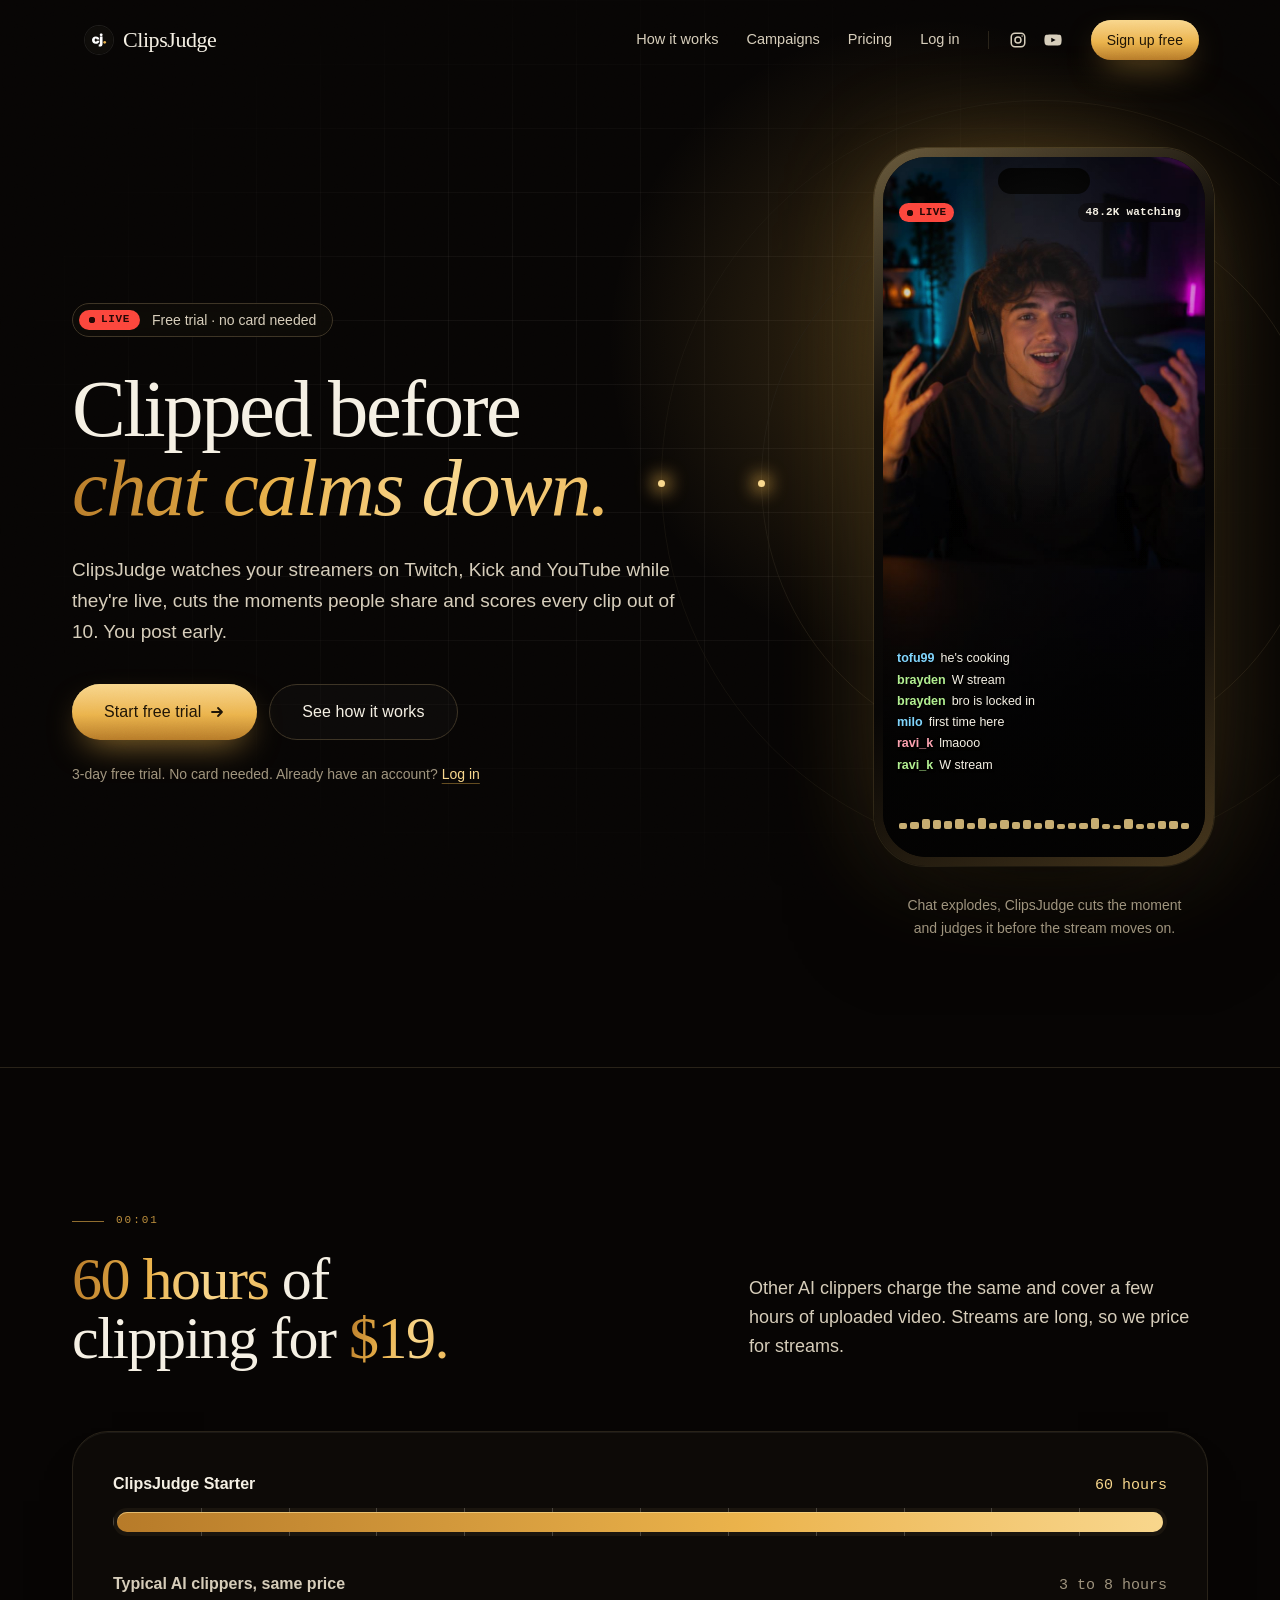
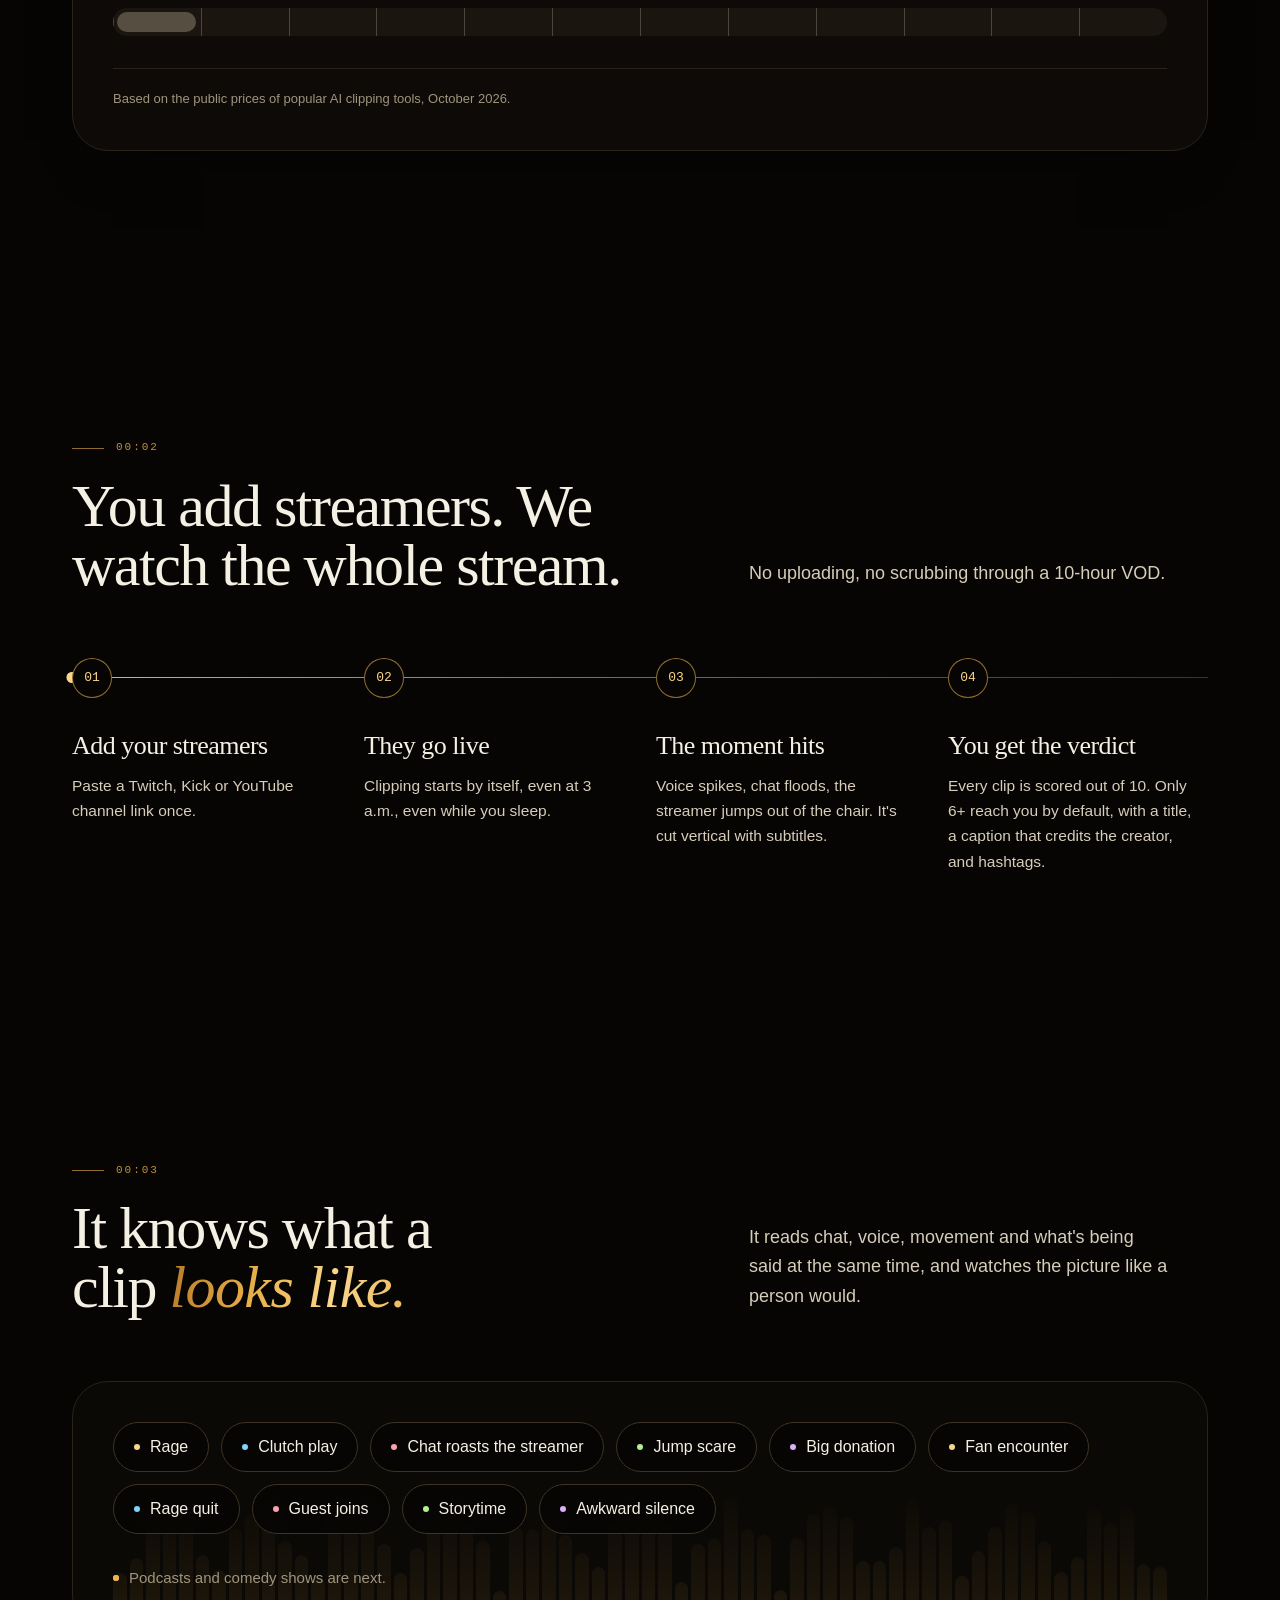
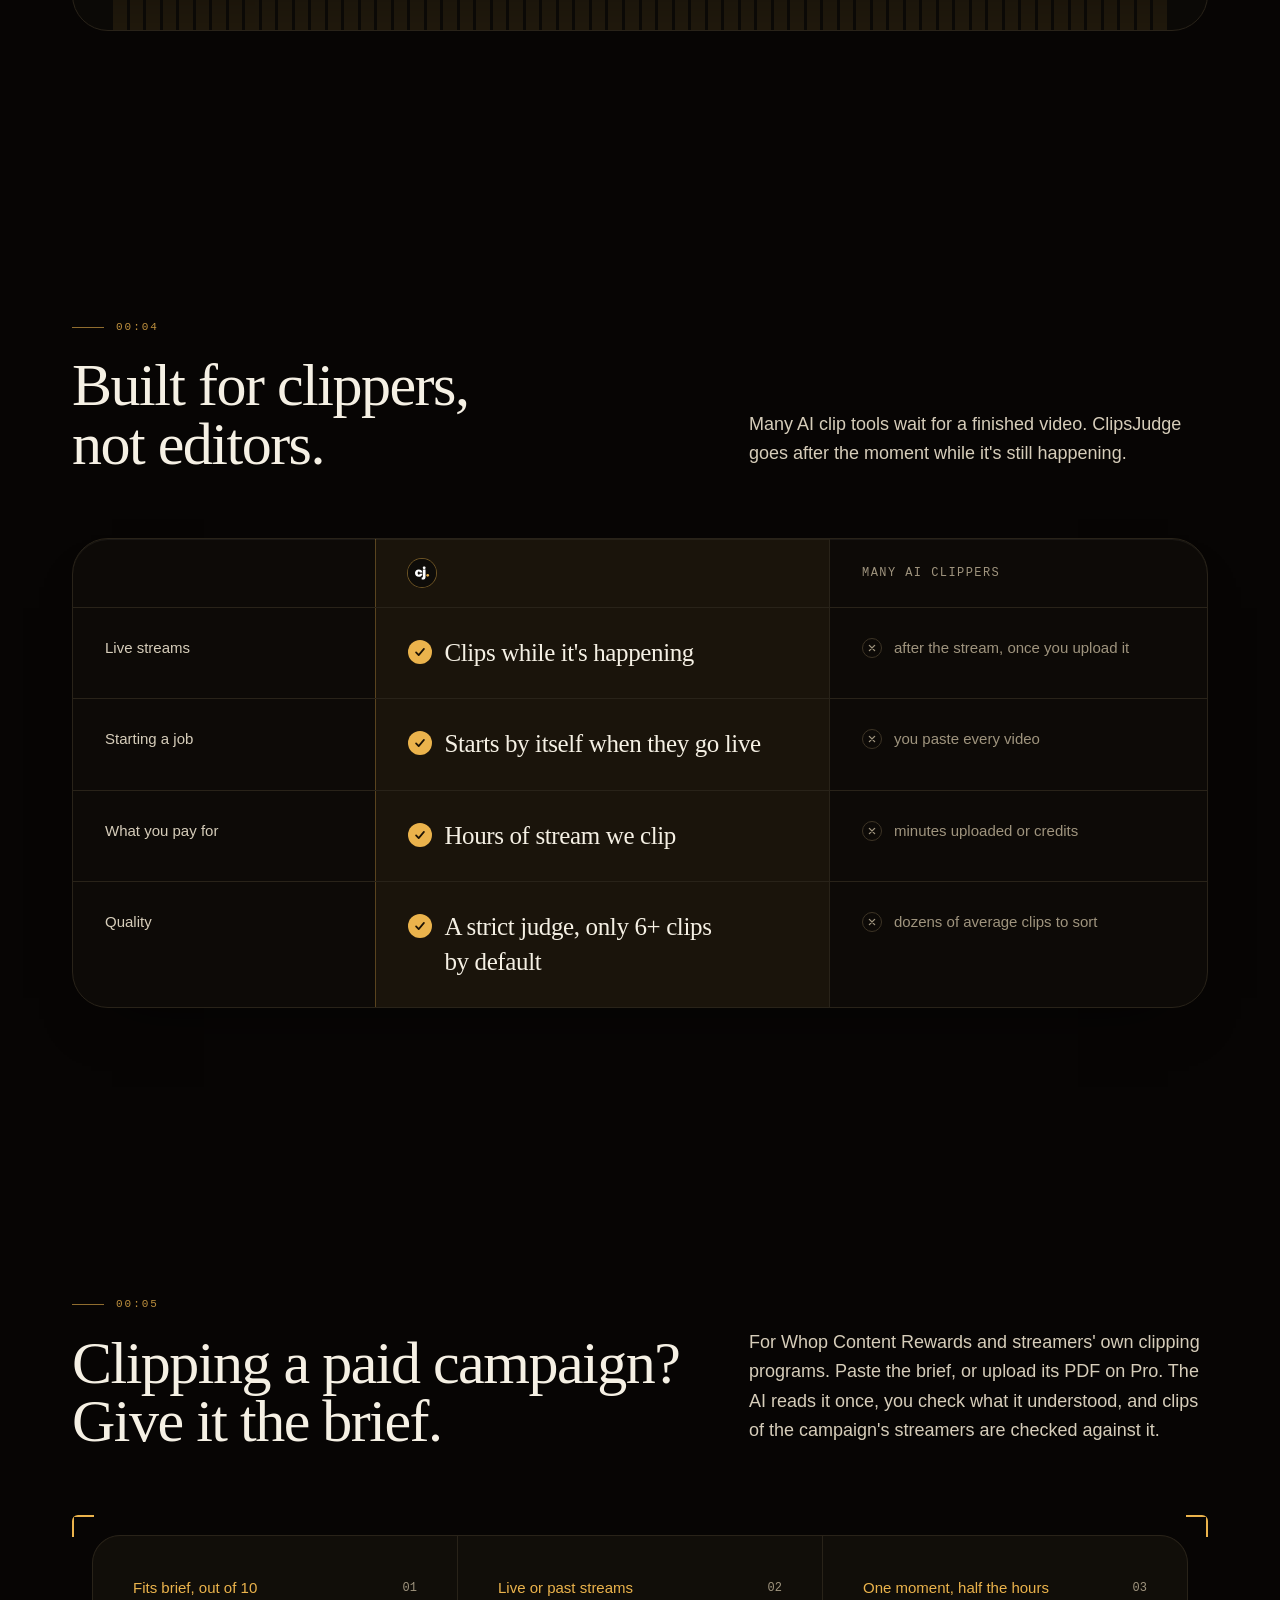
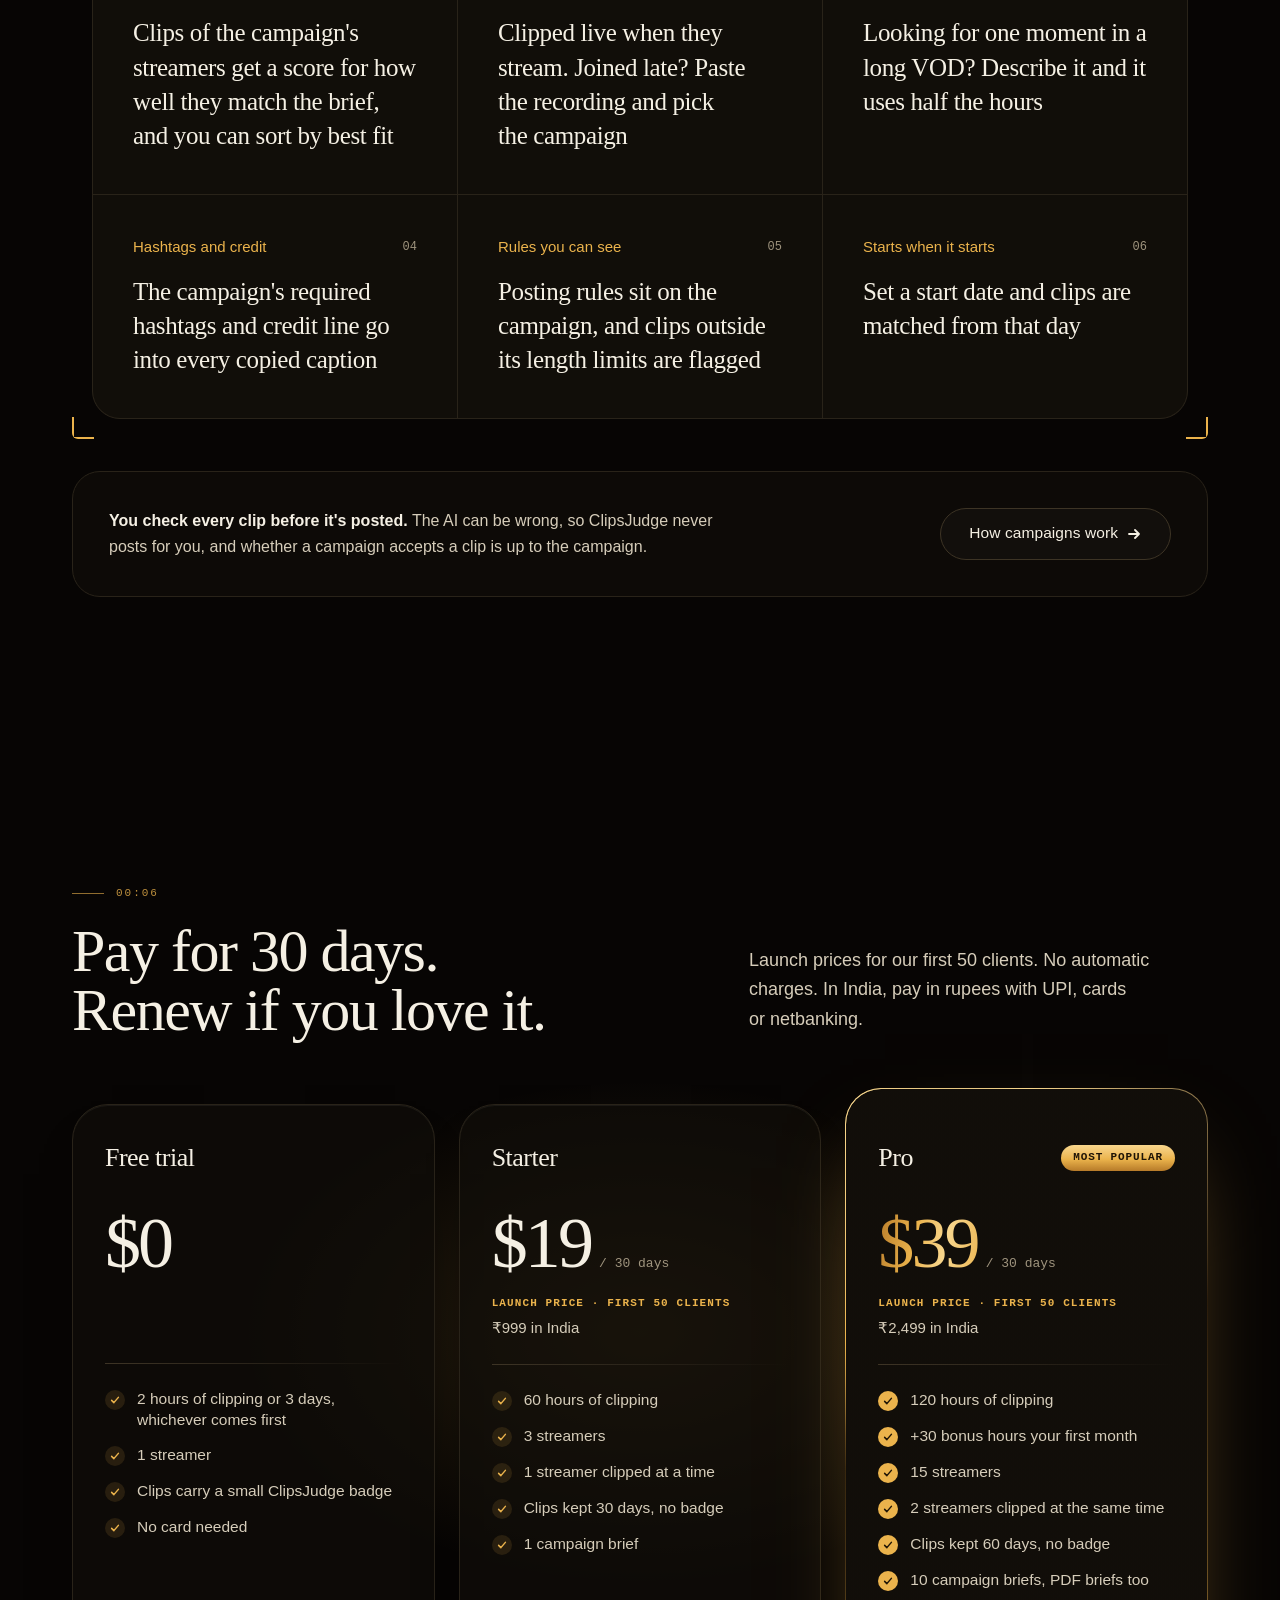
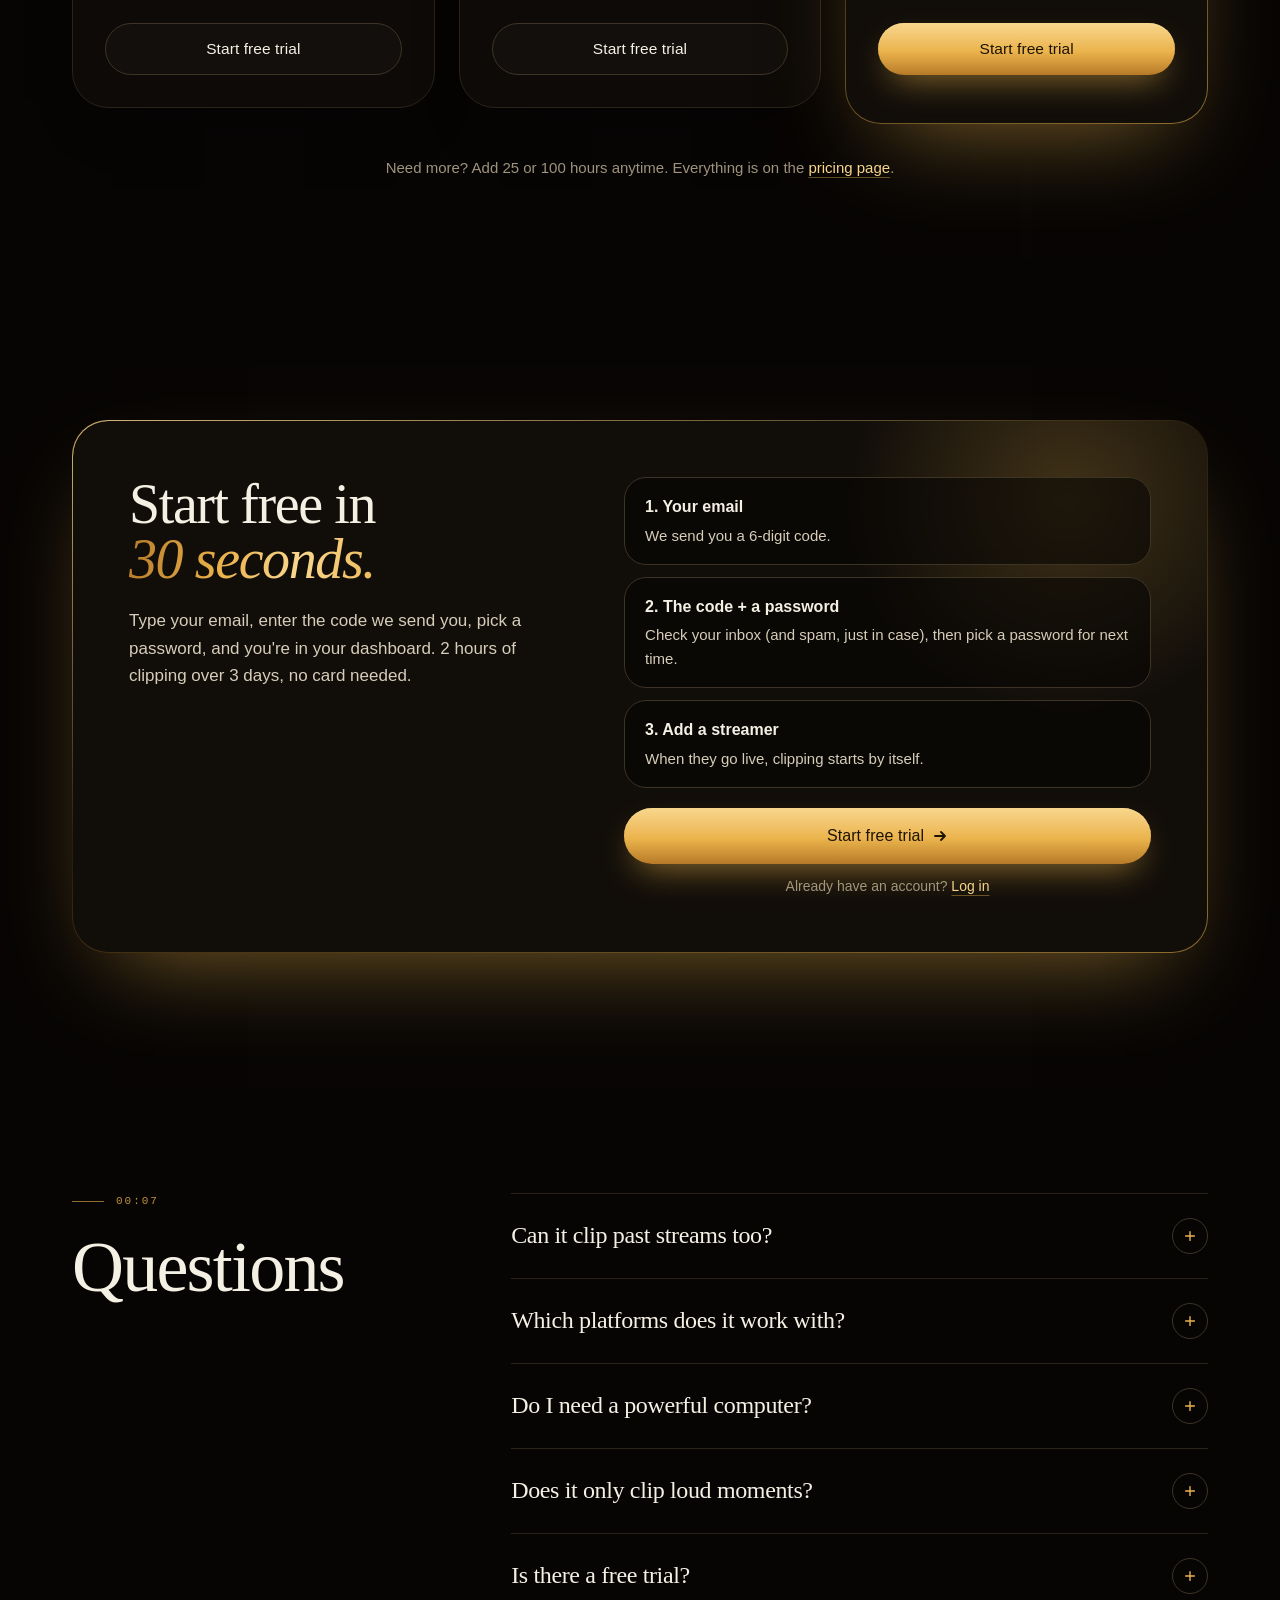
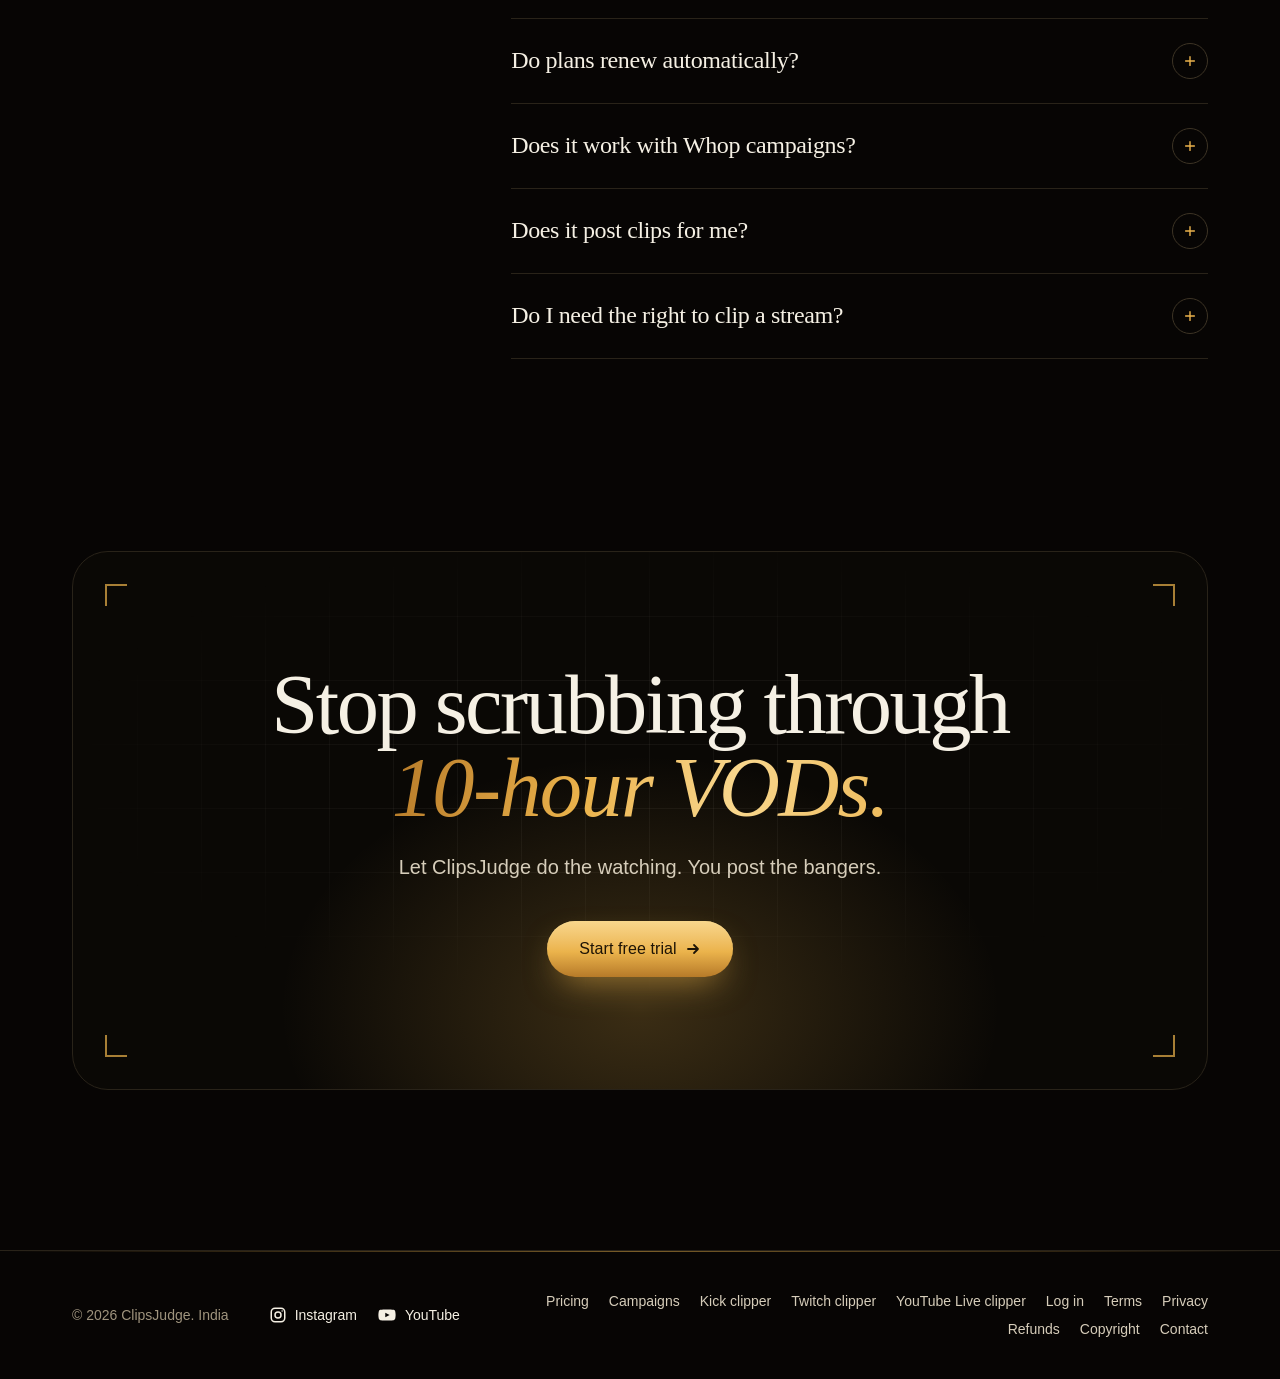
==== commit 29a4772b: "Add files via upload" ====
--- a/index.html
+++ b/index.html
@@ -2,6 +2,6 @@
 <link rel="preconnect" href="https://api.fontshare.com" crossorigin="anonymous"><link rel="preconnect" href="https://fonts.googleapis.com"><link rel="preconnect" href="https://fonts.gstatic.com" crossorigin="anonymous">
 <link rel="stylesheet" href="https://api.fontshare.com/v2/css?f[]=zodiak@300,400,500,301,401&amp;f[]=general-sans@400,500,600,700&amp;display=swap">
 <link rel="stylesheet" href="https://fonts.googleapis.com/css2?family=Geist+Mono:wght@400;500;600&amp;display=swap">
-<link rel="stylesheet" href="/assets/site-pd2agd03.css">
+<link rel="stylesheet" href="/assets/site-spn5svme.css">
 <link rel="icon" href="/favicon.ico" sizes="48x48"><link rel="icon" href="/icon.svg" type="image/svg+xml"><link rel="apple-touch-icon" href="/apple-touch-icon.png"><link rel="manifest" href="/site.webmanifest">
-<script src="/analytics.js" defer></script><meta name="description" content="ClipsJudge watches Twitch, Kick and YouTube streams while they're live, cuts the moments people share and scores each clip out of 10. Vertical clips with subtitles, a title, a caption with credit and hashtags."><meta property="og:title" content="ClipsJudge · AI live stream clipper for Twitch, Kick, YouTube"><meta property="og:description" content="Clipped before chat calms down. 60 hours of clipping for $19."><meta property="og:type" content="website"><meta property="og:image" content="https://clipsjudge.com/og-image.png"><meta name="twitter:card" content="summary_large_image"><meta name="twitter:image" content="https://clipsjudge.com/og-image.png"><link rel="canonical" href="https://clipsjudge.com/"><script type="application/ld+json">{"@context":"https://schema.org","@type":"SoftwareApplication","name":"ClipsJudge","url":"https://clipsjudge.com","applicationCategory":"MultimediaApplication","operatingSystem":"Web","description":"ClipsJudge watches Twitch, Kick and YouTube streams while they're live, cuts the moments people share and scores each clip out of 10. Vertical clips with subtitles, a title, a caption with credit and hashtags.","offers":[{"@type":"Offer","name":"Free trial","price":"0","priceCurrency":"USD"},{"@type":"Offer","name":"Starter","price":"19","priceCurrency":"USD"},{"@type":"Offer","name":"Pro","price":"39","priceCurrency":"USD"}]}</script><script type="application/ld+json">{"@context":"https://schema.org","@type":"Organization","name":"ClipsJudge","url":"https://clipsjudge.com","logo":"https://clipsjudge.com/icon-512.png","sameAs":["https://www.instagram.com/clipsjudge/","https://www.youtube.com/channel/UC_itZuvUH5DGEf6iC6bG_gw"]}</script><title>ClipsJudge · AI live stream clipper for Twitch, Kick, YouTube</title><script type="module" src="/assets/index-QBDGLL5P.js"></script></head><body><div id="root"><link rel="preload" as="image" href="/icon.svg"/><link rel="preload" as="image" href="/assets/stream-feed-AOWSUC7Q.jpg"/><div class="grain relative"><header class="sticky top-0 z-50 pt-3"><div class="container-site"><div class="flex h-14 items-center gap-4 rounded-full border pl-3 pr-2 transition-all duration-500 ease-[var(--ease-out-expo)] border-transparent bg-transparent"><a href="/" aria-label="ClipsJudge home" class="mr-auto flex items-center gap-2.5 font-display text-[22px] font-medium tracking-[-0.02em] text-foreground no-underline"><img src="/icon.svg" alt="" width="28" height="28" class="size-7 rounded-lg ring-1 ring-foreground/10" aria-hidden="true"/>ClipsJudge</a><nav aria-label="Main" class="flex items-center gap-5 md:gap-7"><a class="relative text-[14.5px] text-soft no-underline transition-colors hover:text-foreground after:absolute after:-bottom-1 after:left-0 after:h-px after:w-full after:origin-left after:scale-x-0 after:bg-gold after:transition-transform after:duration-300 hover:after:scale-x-100 data-[status=active]:text-foreground hidden md:inline-flex" href="#how">How it works</a><a class="relative text-[14.5px] text-soft no-underline transition-colors hover:text-foreground after:absolute after:-bottom-1 after:left-0 after:h-px after:w-full after:origin-left after:scale-x-0 after:bg-gold after:transition-transform after:duration-300 hover:after:scale-x-100 data-[status=active]:text-foreground hidden md:inline-flex" href="/campaigns">Campaigns</a><a href="/pricing" class="relative text-[14.5px] text-soft no-underline transition-colors hover:text-foreground after:absolute after:-bottom-1 after:left-0 after:h-px after:w-full after:origin-left after:scale-x-0 after:bg-gold after:transition-transform after:duration-300 hover:after:scale-x-100 data-[status=active]:text-foreground">Pricing</a><a class="relative text-[14.5px] text-soft no-underline transition-colors hover:text-foreground after:absolute after:-bottom-1 after:left-0 after:h-px after:w-full after:origin-left after:scale-x-0 after:bg-gold after:transition-transform after:duration-300 hover:after:scale-x-100 data-[status=active]:text-foreground" href="https://app.clipsjudge.com/app">Log in</a><span class="hidden items-center gap-4 border-l border-line pl-5 md:flex"><a class="text-soft transition-colors hover:text-gold" href="https://www.instagram.com/clipsjudge/" target="_blank" rel="noopener" aria-label="ClipsJudge on Instagram"><svg width="18" height="18" viewBox="0 0 24 24" fill="none" stroke="currentColor" stroke-width="2" aria-hidden="true"><rect x="3" y="3" width="18" height="18" rx="5"></rect><circle cx="12" cy="12" r="4"></circle><circle cx="17.5" cy="6.5" r="1" fill="currentColor" stroke="none"></circle></svg></a><a class="text-soft transition-colors hover:text-gold" href="https://www.youtube.com/channel/UC_itZuvUH5DGEf6iC6bG_gw" target="_blank" rel="noopener" aria-label="ClipsJudge on YouTube"><svg width="20" height="18" viewBox="0 0 24 24" fill="currentColor" aria-hidden="true"><path d="M23 7.2a3 3 0 0 0-2.1-2.1C19 4.6 12 4.6 12 4.6s-7 0-8.9.5A3 3 0 0 0 1 7.2 31 31 0 0 0 .5 12 31 31 0 0 0 1 16.8a3 3 0 0 0 2.1 2.1c1.9.5 8.9.5 8.9.5s7 0 8.9-.5a3 3 0 0 0 2.1-2.1 31 31 0 0 0 .5-4.8 31 31 0 0 0-.5-4.8zM9.7 15.1V8.9l5.8 3.1-5.8 3.1z"></path></svg></a></span><a data-magnetic="" class="group/btn relative items-center justify-center gap-2 rounded-full font-sans font-medium tracking-[0.005em] no-underline whitespace-nowrap transition-[transform,translate,scale,box-shadow,background-color,border-color,color,filter] duration-500 ease-[var(--ease-out-expo)] active:scale-[0.98] shine bg-gold-gradient text-gold-foreground shadow-gold hover:-translate-y-0.5 hover:brightness-[1.06] hover:text-gold-foreground h-10 px-4 text-sm hidden md:inline-flex" href="https://app.clipsjudge.com/app/signup?src=website">Sign up free</a></nav></div></div></header><main><section id="hero" class="relative -mt-[68px] overflow-hidden pb-20 pt-[108px] md:pb-32 md:pt-[148px]"><div aria-hidden="true" class="hairline-grid pointer-events-none absolute inset-0"></div><div aria-hidden="true" class="bg-glow drift pointer-events-none absolute -right-[20%] top-[-10%] h-[900px] w-[900px] md:right-[-8%]"></div><div class="container-site relative grid items-center gap-14 md:grid-cols-[minmax(0,1.4fr)_minmax(0,0.6fr)] md:gap-6"><div class="min-w-0"><div data-shown="false" class="reveal"><span class="inline-flex max-w-full items-center gap-3 rounded-full border border-line-2 bg-panel/60 py-1.5 pl-1.5 pr-4 text-sm text-soft backdrop-blur"><b class="flex items-center gap-1.5 rounded-full bg-live px-2.5 py-0.5 font-mono text-[11px] font-semibold tracking-[0.06em] text-live-foreground"><span class="live-dot size-1.5 rounded-full bg-live-foreground"></span>LIVE</b>Free trial · no card needed</span></div><h1 class="mt-8 text-[clamp(38px,10.4vw,60px)] leading-[0.98] md:text-[clamp(56px,6.3vw,90px)] tracking-[-0.03em]"><span class="line-mask"><span class="line-in" style="animation-delay:120ms">Clipped before</span></span><span class="line-mask"><span class="line-in pr-2 font-serif font-light italic tracking-[-0.02em]" style="animation-delay:260ms"><span class="text-gold-gradient">chat calms down.</span></span></span></h1><div data-shown="false" class="reveal" style="transition-delay:160ms"><p class="mt-7 max-w-[33em] text-[17px] leading-relaxed text-soft md:text-[19px]">ClipsJudge watches your streamers on Twitch, Kick and YouTube while they&#x27;re live, cuts the moments people share and scores every clip out of 10. You post early.</p></div><div data-shown="false" class="reveal" style="transition-delay:240ms"><div class="mt-9 grid gap-3 sm:flex sm:flex-wrap sm:items-center"><a data-magnetic="" class="group/btn relative inline-flex items-center justify-center gap-2 rounded-full font-sans font-medium tracking-[0.005em] no-underline whitespace-nowrap transition-[transform,translate,scale,box-shadow,background-color,border-color,color,filter] duration-500 ease-[var(--ease-out-expo)] active:scale-[0.98] shine bg-gold-gradient text-gold-foreground shadow-gold hover:-translate-y-0.5 hover:brightness-[1.06] hover:text-gold-foreground h-14 px-8 text-base" href="https://app.clipsjudge.com/app/signup?src=website">Start free trial<svg aria-hidden="true" viewBox="0 0 16 16" class="size-4 transition-transform duration-300 group-hover/btn:translate-x-0.5" fill="none" stroke="currentColor" stroke-width="1.8" stroke-linecap="round" stroke-linejoin="round"><path d="M3 8h10M9 4l4 4-4 4"></path></svg></a><a data-magnetic="" class="group/btn relative inline-flex items-center justify-center gap-2 rounded-full font-sans font-medium tracking-[0.005em] no-underline whitespace-nowrap transition-[transform,translate,scale,box-shadow,background-color,border-color,color,filter] duration-500 ease-[var(--ease-out-expo)] active:scale-[0.98] border border-line-2 bg-foreground/[0.02] text-foreground hover:border-gold/70 hover:bg-gold/[0.06] hover:text-foreground h-14 px-8 text-base" href="#how">See how it works</a></div><p class="mt-6 text-sm text-muted-foreground">3-day free trial. No card needed. Already have an account?<!-- --> <a href="https://app.clipsjudge.com/app/login" class="text-gold-hi underline decoration-gold/40 underline-offset-4 transition-colors hover:decoration-gold-hi">Log in</a></p></div></div><figure class="relative grid justify-items-center" aria-hidden="true"><div class="pointer-events-none absolute left-1/2 top-[42%] size-[560px] -translate-x-1/2 -translate-y-1/2"><div class="orbit absolute inset-0 border border-line/70"></div></div><div class="pointer-events-none absolute left-1/2 top-[42%] size-[760px] -translate-x-1/2 -translate-y-1/2"><div class="orbit absolute inset-0 border border-line/40 [animation-direction:reverse] [animation-duration:80s]"></div></div><div data-shown="false" class="reveal relative" style="transition-delay:200ms"><div class="tilt"><div class="phone"><div class="phone-screen"><img class="phone-feed" src="/assets/stream-feed-AOWSUC7Q.jpg" alt="" width="768" height="1536"/><div class="phone-shade"></div><div class="phone-flash"></div><div class="phone-island"></div><div class="phone-glare"></div><div class="phone-top"><span class="flex items-center gap-1.5 rounded-md bg-live px-2 py-1 text-live-foreground"><span class="live-dot size-1.5 rounded-full bg-live-foreground"></span>LIVE</span><span class="rounded-md bg-ink/55 px-2 py-1 text-foreground backdrop-blur-md">48.2K watching</span></div><ul class="phone-chat"></ul><div class="phone-wave"></div><div class="phone-cut"><div class="phone-cut-frame"></div><span class="phone-clipped">Clipped 0:24</span><div class="phone-score"><b class="font-display text-[36px] leading-none text-gold-hi">0.0</b><small class="font-mono text-[10px] uppercase tracking-[0.12em] text-soft">AI score</small></div><p class="phone-sub">No way bro, <em>last</em> second!</p></div></div></div></div></div><figcaption class="relative mt-7 max-w-[300px] text-center text-sm leading-relaxed text-muted-foreground">Chat explodes, ClipsJudge cuts the moment and judges it before the stream moves on.</figcaption></figure></div></section><section aria-labelledby="hoursTitle" class="relative border-t border-line py-24 md:py-36"><div class="container-site"><div data-shown="false" class="reveal mb-12 grid gap-5 md:mb-16 md:grid-cols-[minmax(0,1.15fr)_minmax(0,0.85fr)] md:items-end md:gap-14"><div><span aria-hidden="true" class="mb-5 flex items-center gap-3 font-mono text-[11px] tracking-[0.18em] text-gold/80"><span class="h-px w-8 bg-gold/60"></span>00:01</span><h2 id="hoursTitle" class="text-[clamp(34px,5.6vw,60px)] leading-[0.98] text-foreground"><span class="text-gold-gradient">60 hours</span> of clipping for<!-- --> <span class="text-gold-gradient">$19.</span></h2></div><p class="max-w-[34em] text-[17px] leading-relaxed text-soft md:pb-1.5 md:text-lg">Other AI clippers charge the same and cover a few hours of uploaded video. Streams are long, so we price for streams.</p></div><div data-spotlight="true" class="spotlight spotlight-edge relative rounded-4xl border border-line bg-panel/60 p-6 shadow-panel md:p-10"><div class="grid gap-9"><div class="grid gap-3"><div class="flex items-end justify-between gap-4"><b class="text-[15px] font-semibold md:text-base text-foreground">ClipsJudge Starter</b><span class="font-mono text-sm md:text-[15px] text-gold-hi">60 hours</span></div><div class="ruler relative h-7 overflow-hidden rounded-lg bg-panel-2"><div class="absolute inset-y-1 left-1 rounded-md transition-[width] duration-[1600ms] ease-[var(--ease-out-expo)] bg-[image:var(--gradient-gold-bar)] shadow-gold" style="width:0%"></div></div></div><div class="grid gap-3"><div class="flex items-end justify-between gap-4"><b class="text-[15px] font-semibold md:text-base text-soft">Typical AI clippers, same price</b><span class="font-mono text-sm md:text-[15px] text-muted-foreground">3 to 8 hours</span></div><div class="ruler relative h-7 overflow-hidden rounded-lg bg-panel-2"><div class="absolute inset-y-1 left-1 rounded-md transition-[width] duration-[1600ms] ease-[var(--ease-out-expo)] bg-muted-foreground/45" style="width:0%"></div></div></div></div><p class="mt-8 border-t border-line pt-5 text-[13px] text-muted-foreground">Based on the public prices of popular AI clipping tools, October 2026.</p></div></div></section><section id="how" aria-labelledby="howTitle" class="relative py-24 md:py-36"><div class="container-site"><div data-shown="false" class="reveal mb-12 grid gap-5 md:mb-16 md:grid-cols-[minmax(0,1.15fr)_minmax(0,0.85fr)] md:items-end md:gap-14"><div><span aria-hidden="true" class="mb-5 flex items-center gap-3 font-mono text-[11px] tracking-[0.18em] text-gold/80"><span class="h-px w-8 bg-gold/60"></span>00:02</span><h2 id="howTitle" class="text-[clamp(34px,5.6vw,60px)] leading-[0.98] text-foreground">You add streamers. We watch the whole stream.</h2></div><p class="max-w-[34em] text-[17px] leading-relaxed text-soft md:pb-1.5 md:text-lg">No uploading, no scrubbing through a 10-hour VOD.</p></div><div class="relative"><div aria-hidden="true" class="absolute inset-x-0 top-[19px] hidden h-px bg-line-2 md:block"><div class="absolute inset-y-0 left-0 w-full bg-gradient-to-r from-gold via-gold/40 to-transparent"></div><span class="playhead absolute -top-[5px] size-[11px] -translate-x-1/2 rounded-full bg-gold-hi shadow-gold"></span></div><ol class="relative grid gap-10 md:grid-cols-4 md:gap-8"><li><div data-shown="false" class="reveal relative grid grid-cols-[40px_1fr] gap-5 md:block"><span class="relative z-10 grid size-10 place-items-center rounded-full border border-gold/60 bg-ink font-mono text-[13px] font-medium text-gold-hi">01</span><div class="md:mt-8"><h3 class="text-[26px] leading-tight tracking-[-0.02em]">Add your streamers</h3><p class="mt-2.5 text-[15.5px] leading-relaxed text-soft">Paste a Twitch, Kick or YouTube channel link once.</p></div></div></li><li><div data-shown="false" class="reveal relative grid grid-cols-[40px_1fr] gap-5 md:block" style="transition-delay:110ms"><span class="relative z-10 grid size-10 place-items-center rounded-full border border-gold/60 bg-ink font-mono text-[13px] font-medium text-gold-hi">02</span><div class="md:mt-8"><h3 class="text-[26px] leading-tight tracking-[-0.02em]">They go live</h3><p class="mt-2.5 text-[15.5px] leading-relaxed text-soft">Clipping starts by itself, even at 3 a.m., even while you sleep.</p></div></div></li><li><div data-shown="false" class="reveal relative grid grid-cols-[40px_1fr] gap-5 md:block" style="transition-delay:220ms"><span class="relative z-10 grid size-10 place-items-center rounded-full border border-gold/60 bg-ink font-mono text-[13px] font-medium text-gold-hi">03</span><div class="md:mt-8"><h3 class="text-[26px] leading-tight tracking-[-0.02em]">The moment hits</h3><p class="mt-2.5 text-[15.5px] leading-relaxed text-soft">Voice spikes, chat floods, the streamer jumps out of the chair. It&#x27;s cut vertical with subtitles.</p></div></div></li><li><div data-shown="false" class="reveal relative grid grid-cols-[40px_1fr] gap-5 md:block" style="transition-delay:330ms"><span class="relative z-10 grid size-10 place-items-center rounded-full border border-gold/60 bg-ink font-mono text-[13px] font-medium text-gold-hi">04</span><div class="md:mt-8"><h3 class="text-[26px] leading-tight tracking-[-0.02em]">You get the verdict</h3><p class="mt-2.5 text-[15.5px] leading-relaxed text-soft">Every clip is scored out of 10. Only 6+ reach you by default, with a title, a caption that credits the creator, and hashtags.</p></div></div></li></ol></div></div></section><section aria-labelledby="momTitle" class="relative py-24 md:py-36"><div class="container-site"><div data-shown="false" class="reveal mb-12 grid gap-5 md:mb-16 md:grid-cols-[minmax(0,1.15fr)_minmax(0,0.85fr)] md:items-end md:gap-14"><div><span aria-hidden="true" class="mb-5 flex items-center gap-3 font-mono text-[11px] tracking-[0.18em] text-gold/80"><span class="h-px w-8 bg-gold/60"></span>00:03</span><h2 id="momTitle" class="text-[clamp(34px,5.6vw,60px)] leading-[0.98] text-foreground">It knows what a clip<!-- --> <span class="font-serif font-light italic tracking-[-0.01em] text-gold-gradient">looks like.</span></h2></div><p class="max-w-[34em] text-[17px] leading-relaxed text-soft md:pb-1.5 md:text-lg">It reads chat, voice, movement and what&#x27;s being said at the same time, and watches the picture like a person would.</p></div><div data-shown="false" class="reveal"><div data-spotlight="true" class="spotlight spotlight-edge relative overflow-hidden rounded-4xl border border-line bg-panel/50 p-6 md:p-10"><div aria-hidden="true" class="pointer-events-none absolute inset-x-6 bottom-0 flex h-3/5 items-end gap-[3px] opacity-[0.09] [mask-image:linear-gradient(to_top,black,transparent)] md:inset-x-10"><span class="flex-1 rounded-t-sm bg-gold" style="height:38%"></span><span class="flex-1 rounded-t-sm bg-gold" style="height:48%"></span><span class="flex-1 rounded-t-sm bg-gold" style="height:84%"></span><span class="flex-1 rounded-t-sm bg-gold" style="height:77%"></span><span class="flex-1 rounded-t-sm bg-gold" style="height:77%"></span><span class="flex-1 rounded-t-sm bg-gold" style="height:50%"></span><span class="flex-1 rounded-t-sm bg-gold" style="height:40%"></span><span class="flex-1 rounded-t-sm bg-gold" style="height:68%"></span><span class="flex-1 rounded-t-sm bg-gold" style="height:78%"></span><span class="flex-1 rounded-t-sm bg-gold" style="height:87%"></span><span class="flex-1 rounded-t-sm bg-gold" style="height:60%"></span><span class="flex-1 rounded-t-sm bg-gold" style="height:50%"></span><span class="flex-1 rounded-t-sm bg-gold" style="height:35%"></span><span class="flex-1 rounded-t-sm bg-gold" style="height:78%"></span><span class="flex-1 rounded-t-sm bg-gold" style="height:74%"></span><span class="flex-1 rounded-t-sm bg-gold" style="height:85%"></span><span class="flex-1 rounded-t-sm bg-gold" style="height:58%"></span><span class="flex-1 rounded-t-sm bg-gold" style="height:38%"></span><span class="flex-1 rounded-t-sm bg-gold" style="height:55%"></span><span class="flex-1 rounded-t-sm bg-gold" style="height:75%"></span><span class="flex-1 rounded-t-sm bg-gold" style="height:87%"></span><span class="flex-1 rounded-t-sm bg-gold" style="height:71%"></span><span class="flex-1 rounded-t-sm bg-gold" style="height:60%"></span><span class="flex-1 rounded-t-sm bg-gold" style="height:26%"></span><span class="flex-1 rounded-t-sm bg-gold" style="height:69%"></span><span class="flex-1 rounded-t-sm bg-gold" style="height:68%"></span><span class="flex-1 rounded-t-sm bg-gold" style="height:89%"></span><span class="flex-1 rounded-t-sm bg-gold" style="height:64%"></span><span class="flex-1 rounded-t-sm bg-gold" style="height:52%"></span><span class="flex-1 rounded-t-sm bg-gold" style="height:42%"></span><span class="flex-1 rounded-t-sm bg-gold" style="height:70%"></span><span class="flex-1 rounded-t-sm bg-gold" style="height:84%"></span><span class="flex-1 rounded-t-sm bg-gold" style="height:78%"></span><span class="flex-1 rounded-t-sm bg-gold" style="height:70%"></span><span class="flex-1 rounded-t-sm bg-gold" style="height:32%"></span><span class="flex-1 rounded-t-sm bg-gold" style="height:58%"></span><span class="flex-1 rounded-t-sm bg-gold" style="height:62%"></span><span class="flex-1 rounded-t-sm bg-gold" style="height:90%"></span><span class="flex-1 rounded-t-sm bg-gold" style="height:68%"></span><span class="flex-1 rounded-t-sm bg-gold" style="height:64%"></span><span class="flex-1 rounded-t-sm bg-gold" style="height:27%"></span><span class="flex-1 rounded-t-sm bg-gold" style="height:62%"></span><span class="flex-1 rounded-t-sm bg-gold" style="height:78%"></span><span class="flex-1 rounded-t-sm bg-gold" style="height:83%"></span><span class="flex-1 rounded-t-sm bg-gold" style="height:76%"></span><span class="flex-1 rounded-t-sm bg-gold" style="height:46%"></span><span class="flex-1 rounded-t-sm bg-gold" style="height:46%"></span><span class="flex-1 rounded-t-sm bg-gold" style="height:56%"></span><span class="flex-1 rounded-t-sm bg-gold" style="height:88%"></span><span class="flex-1 rounded-t-sm bg-gold" style="height:69%"></span><span class="flex-1 rounded-t-sm bg-gold" style="height:74%"></span><span class="flex-1 rounded-t-sm bg-gold" style="height:36%"></span><span class="flex-1 rounded-t-sm bg-gold" style="height:53%"></span><span class="flex-1 rounded-t-sm bg-gold" style="height:69%"></span><span class="flex-1 rounded-t-sm bg-gold" style="height:85%"></span><span class="flex-1 rounded-t-sm bg-gold" style="height:80%"></span><span class="flex-1 rounded-t-sm bg-gold" style="height:60%"></span><span class="flex-1 rounded-t-sm bg-gold" style="height:39%"></span><span class="flex-1 rounded-t-sm bg-gold" style="height:49%"></span><span class="flex-1 rounded-t-sm bg-gold" style="height:82%"></span><span class="flex-1 rounded-t-sm bg-gold" style="height:72%"></span><span class="flex-1 rounded-t-sm bg-gold" style="height:82%"></span><span class="flex-1 rounded-t-sm bg-gold" style="height:44%"></span><span class="flex-1 rounded-t-sm bg-gold" style="height:42%"></span></div><div class="relative flex flex-wrap gap-2.5 md:gap-3"><span class="group inline-flex cursor-default items-center gap-2.5 rounded-full border border-line-2 bg-ink/80 px-4 py-2.5 text-[15px] text-foreground backdrop-blur transition-all duration-300 hover:-translate-y-0.5 hover:border-gold/70 hover:bg-gold/[0.07] md:px-5 md:py-3 md:text-base"><span class="size-1.5 rounded-full transition-transform duration-300 group-hover:scale-150" style="background:var(--chat-1)"></span>Rage</span><span class="group inline-flex cursor-default items-center gap-2.5 rounded-full border border-line-2 bg-ink/80 px-4 py-2.5 text-[15px] text-foreground backdrop-blur transition-all duration-300 hover:-translate-y-0.5 hover:border-gold/70 hover:bg-gold/[0.07] md:px-5 md:py-3 md:text-base"><span class="size-1.5 rounded-full transition-transform duration-300 group-hover:scale-150" style="background:var(--chat-2)"></span>Clutch play</span><span class="group inline-flex cursor-default items-center gap-2.5 rounded-full border border-line-2 bg-ink/80 px-4 py-2.5 text-[15px] text-foreground backdrop-blur transition-all duration-300 hover:-translate-y-0.5 hover:border-gold/70 hover:bg-gold/[0.07] md:px-5 md:py-3 md:text-base"><span class="size-1.5 rounded-full transition-transform duration-300 group-hover:scale-150" style="background:var(--chat-3)"></span>Chat roasts the streamer</span><span class="group inline-flex cursor-default items-center gap-2.5 rounded-full border border-line-2 bg-ink/80 px-4 py-2.5 text-[15px] text-foreground backdrop-blur transition-all duration-300 hover:-translate-y-0.5 hover:border-gold/70 hover:bg-gold/[0.07] md:px-5 md:py-3 md:text-base"><span class="size-1.5 rounded-full transition-transform duration-300 group-hover:scale-150" style="background:var(--chat-4)"></span>Jump scare</span><span class="group inline-flex cursor-default items-center gap-2.5 rounded-full border border-line-2 bg-ink/80 px-4 py-2.5 text-[15px] text-foreground backdrop-blur transition-all duration-300 hover:-translate-y-0.5 hover:border-gold/70 hover:bg-gold/[0.07] md:px-5 md:py-3 md:text-base"><span class="size-1.5 rounded-full transition-transform duration-300 group-hover:scale-150" style="background:var(--chat-5)"></span>Big donation</span><span class="group inline-flex cursor-default items-center gap-2.5 rounded-full border border-line-2 bg-ink/80 px-4 py-2.5 text-[15px] text-foreground backdrop-blur transition-all duration-300 hover:-translate-y-0.5 hover:border-gold/70 hover:bg-gold/[0.07] md:px-5 md:py-3 md:text-base"><span class="size-1.5 rounded-full transition-transform duration-300 group-hover:scale-150" style="background:var(--chat-1)"></span>Fan encounter</span><span class="group inline-flex cursor-default items-center gap-2.5 rounded-full border border-line-2 bg-ink/80 px-4 py-2.5 text-[15px] text-foreground backdrop-blur transition-all duration-300 hover:-translate-y-0.5 hover:border-gold/70 hover:bg-gold/[0.07] md:px-5 md:py-3 md:text-base"><span class="size-1.5 rounded-full transition-transform duration-300 group-hover:scale-150" style="background:var(--chat-2)"></span>Rage quit</span><span class="group inline-flex cursor-default items-center gap-2.5 rounded-full border border-line-2 bg-ink/80 px-4 py-2.5 text-[15px] text-foreground backdrop-blur transition-all duration-300 hover:-translate-y-0.5 hover:border-gold/70 hover:bg-gold/[0.07] md:px-5 md:py-3 md:text-base"><span class="size-1.5 rounded-full transition-transform duration-300 group-hover:scale-150" style="background:var(--chat-3)"></span>Guest joins</span><span class="group inline-flex cursor-default items-center gap-2.5 rounded-full border border-line-2 bg-ink/80 px-4 py-2.5 text-[15px] text-foreground backdrop-blur transition-all duration-300 hover:-translate-y-0.5 hover:border-gold/70 hover:bg-gold/[0.07] md:px-5 md:py-3 md:text-base"><span class="size-1.5 rounded-full transition-transform duration-300 group-hover:scale-150" style="background:var(--chat-4)"></span>Storytime</span><span class="group inline-flex cursor-default items-center gap-2.5 rounded-full border border-line-2 bg-ink/80 px-4 py-2.5 text-[15px] text-foreground backdrop-blur transition-all duration-300 hover:-translate-y-0.5 hover:border-gold/70 hover:bg-gold/[0.07] md:px-5 md:py-3 md:text-base"><span class="size-1.5 rounded-full transition-transform duration-300 group-hover:scale-150" style="background:var(--chat-5)"></span>Awkward silence</span></div><p class="relative mt-8 flex items-center gap-2.5 text-[15px] text-muted-foreground"><span class="live-dot size-1.5 rounded-full bg-gold"></span>Podcasts and comedy shows are next.</p></div></div></div></section><section aria-labelledby="vsTitle" class="relative py-24 md:py-36"><div class="container-site"><div data-shown="false" class="reveal mb-12 grid gap-5 md:mb-16 md:grid-cols-[minmax(0,1.15fr)_minmax(0,0.85fr)] md:items-end md:gap-14"><div><span aria-hidden="true" class="mb-5 flex items-center gap-3 font-mono text-[11px] tracking-[0.18em] text-gold/80"><span class="h-px w-8 bg-gold/60"></span>00:04</span><h2 id="vsTitle" class="text-[clamp(34px,5.6vw,60px)] leading-[0.98] text-foreground">Built for clippers, not editors.</h2></div><p class="max-w-[34em] text-[17px] leading-relaxed text-soft md:pb-1.5 md:text-lg">Many AI clip tools wait for a finished video. ClipsJudge goes after the moment while it&#x27;s still happening.</p></div><div data-shown="false" class="reveal"><div data-spotlight="true" class="spotlight spotlight-edge overflow-hidden rounded-4xl border border-line bg-panel/60 shadow-panel"><div class="hidden grid-cols-[0.8fr_1.2fr_1fr] border-b border-line md:grid"><div></div><div class="flex items-center gap-3 border-l border-gold/30 bg-gold/[0.06] px-8 py-5"><img src="/icon.svg" alt="" width="28" height="28" class="size-7 rounded-lg ring-1 ring-gold/40" aria-hidden="true"/><span class="sr-only">ClipsJudge</span></div><div class="flex items-center border-l border-line px-8 py-5 font-mono text-xs uppercase tracking-[0.12em] text-muted-foreground">Many AI clippers</div></div><div class="grid gap-3 p-6 md:grid-cols-[0.8fr_1.2fr_1fr] md:gap-0 md:p-0"><h3 class="font-sans text-[15px] font-medium tracking-normal text-soft md:px-8 md:py-7">Live streams</h3><p class="flex gap-3 font-display text-[22px] leading-snug tracking-[-0.015em] text-foreground md:border-l md:border-gold/30 md:bg-gold/[0.06] md:px-8 md:py-7 md:text-[25px]"><span class="mt-1 grid size-6 shrink-0 place-items-center rounded-full bg-gold text-gold-foreground"><svg viewBox="0 0 16 16" class="size-3.5" fill="none" stroke="currentColor" stroke-width="2" stroke-linecap="round" stroke-linejoin="round" aria-hidden="true"><path d="M3.5 8.5l3 3 6-7"></path></svg></span>Clips while it&#x27;s happening</p><p class="flex gap-3 text-[15px] leading-relaxed text-muted-foreground md:border-l md:border-line md:px-8 md:py-7"><span class="mt-0.5 grid size-5 shrink-0 place-items-center rounded-full border border-line-2 text-muted-foreground"><svg viewBox="0 0 16 16" class="size-3" fill="none" stroke="currentColor" stroke-width="1.8" stroke-linecap="round" aria-hidden="true"><path d="M4.5 4.5l7 7M11.5 4.5l-7 7"></path></svg></span><span><span class="md:sr-only">Many AI clippers: </span>after the stream, once you upload it</span></p></div><div class="grid gap-3 p-6 md:grid-cols-[0.8fr_1.2fr_1fr] md:gap-0 md:p-0 border-t border-line"><h3 class="font-sans text-[15px] font-medium tracking-normal text-soft md:px-8 md:py-7">Starting a job</h3><p class="flex gap-3 font-display text-[22px] leading-snug tracking-[-0.015em] text-foreground md:border-l md:border-gold/30 md:bg-gold/[0.06] md:px-8 md:py-7 md:text-[25px]"><span class="mt-1 grid size-6 shrink-0 place-items-center rounded-full bg-gold text-gold-foreground"><svg viewBox="0 0 16 16" class="size-3.5" fill="none" stroke="currentColor" stroke-width="2" stroke-linecap="round" stroke-linejoin="round" aria-hidden="true"><path d="M3.5 8.5l3 3 6-7"></path></svg></span>Starts by itself when they go live</p><p class="flex gap-3 text-[15px] leading-relaxed text-muted-foreground md:border-l md:border-line md:px-8 md:py-7"><span class="mt-0.5 grid size-5 shrink-0 place-items-center rounded-full border border-line-2 text-muted-foreground"><svg viewBox="0 0 16 16" class="size-3" fill="none" stroke="currentColor" stroke-width="1.8" stroke-linecap="round" aria-hidden="true"><path d="M4.5 4.5l7 7M11.5 4.5l-7 7"></path></svg></span><span><span class="md:sr-only">Many AI clippers: </span>you paste every video</span></p></div><div class="grid gap-3 p-6 md:grid-cols-[0.8fr_1.2fr_1fr] md:gap-0 md:p-0 border-t border-line"><h3 class="font-sans text-[15px] font-medium tracking-normal text-soft md:px-8 md:py-7">What you pay for</h3><p class="flex gap-3 font-display text-[22px] leading-snug tracking-[-0.015em] text-foreground md:border-l md:border-gold/30 md:bg-gold/[0.06] md:px-8 md:py-7 md:text-[25px]"><span class="mt-1 grid size-6 shrink-0 place-items-center rounded-full bg-gold text-gold-foreground"><svg viewBox="0 0 16 16" class="size-3.5" fill="none" stroke="currentColor" stroke-width="2" stroke-linecap="round" stroke-linejoin="round" aria-hidden="true"><path d="M3.5 8.5l3 3 6-7"></path></svg></span>Hours of stream we clip</p><p class="flex gap-3 text-[15px] leading-relaxed text-muted-foreground md:border-l md:border-line md:px-8 md:py-7"><span class="mt-0.5 grid size-5 shrink-0 place-items-center rounded-full border border-line-2 text-muted-foreground"><svg viewBox="0 0 16 16" class="size-3" fill="none" stroke="currentColor" stroke-width="1.8" stroke-linecap="round" aria-hidden="true"><path d="M4.5 4.5l7 7M11.5 4.5l-7 7"></path></svg></span><span><span class="md:sr-only">Many AI clippers: </span>minutes uploaded or credits</span></p></div><div class="grid gap-3 p-6 md:grid-cols-[0.8fr_1.2fr_1fr] md:gap-0 md:p-0 border-t border-line"><h3 class="font-sans text-[15px] font-medium tracking-normal text-soft md:px-8 md:py-7">Quality</h3><p class="flex gap-3 font-display text-[22px] leading-snug tracking-[-0.015em] text-foreground md:border-l md:border-gold/30 md:bg-gold/[0.06] md:px-8 md:py-7 md:text-[25px]"><span class="mt-1 grid size-6 shrink-0 place-items-center rounded-full bg-gold text-gold-foreground"><svg viewBox="0 0 16 16" class="size-3.5" fill="none" stroke="currentColor" stroke-width="2" stroke-linecap="round" stroke-linejoin="round" aria-hidden="true"><path d="M3.5 8.5l3 3 6-7"></path></svg></span>A strict judge, only 6+ clips by default</p><p class="flex gap-3 text-[15px] leading-relaxed text-muted-foreground md:border-l md:border-line md:px-8 md:py-7"><span class="mt-0.5 grid size-5 shrink-0 place-items-center rounded-full border border-line-2 text-muted-foreground"><svg viewBox="0 0 16 16" class="size-3" fill="none" stroke="currentColor" stroke-width="1.8" stroke-linecap="round" aria-hidden="true"><path d="M4.5 4.5l7 7M11.5 4.5l-7 7"></path></svg></span><span><span class="md:sr-only">Many AI clippers: </span>dozens of average clips to sort</span></p></div></div></div></div></section><section id="campaigns" aria-labelledby="campTitle" class="relative py-24 md:py-36"><div class="container-site"><div data-shown="false" class="reveal mb-12 grid gap-5 md:mb-16 md:grid-cols-[minmax(0,1.15fr)_minmax(0,0.85fr)] md:items-end md:gap-14"><div><span aria-hidden="true" class="mb-5 flex items-center gap-3 font-mono text-[11px] tracking-[0.18em] text-gold/80"><span class="h-px w-8 bg-gold/60"></span>00:05</span><h2 id="campTitle" class="text-[clamp(34px,5.6vw,60px)] leading-[0.98] text-foreground">Clipping a paid campaign? Give it the brief.</h2></div><p class="max-w-[34em] text-[17px] leading-relaxed text-soft md:pb-1.5 md:text-lg">For Whop Content Rewards and streamers&#x27; own clipping programs. Paste the brief, or upload its PDF on Pro. The AI reads it once, you check what it understood, and clips of the campaign&#x27;s streamers are checked against it.</p></div><div data-shown="false" class="reveal"><div class="frame-corners relative rounded-[6px] p-3 md:p-5"><div class="grid gap-px overflow-hidden rounded-3xl border border-line bg-line md:grid-cols-2 lg:grid-cols-3"><div data-spotlight="true" class="spotlight group relative bg-panel p-7 transition-colors duration-300 md:p-10"><div class="flex items-center justify-between"><h3 class="font-sans text-[15px] font-medium tracking-normal text-gold">Fits brief, out of 10</h3><span aria-hidden="true" class="font-mono text-xs text-muted-foreground">01</span></div><p class="mt-4 max-w-[22em] font-display text-[22px] leading-snug tracking-[-0.015em] text-foreground md:text-[25px]">Clips of the campaign&#x27;s streamers get a score for how well they match the brief, and you can sort by best fit</p></div><div data-spotlight="true" class="spotlight group relative bg-panel p-7 transition-colors duration-300 md:p-10"><div class="flex items-center justify-between"><h3 class="font-sans text-[15px] font-medium tracking-normal text-gold">Live or past streams</h3><span aria-hidden="true" class="font-mono text-xs text-muted-foreground">02</span></div><p class="mt-4 max-w-[22em] font-display text-[22px] leading-snug tracking-[-0.015em] text-foreground md:text-[25px]">Clipped live when they stream. Joined late? Paste the recording and pick the campaign</p></div><div data-spotlight="true" class="spotlight group relative bg-panel p-7 transition-colors duration-300 md:p-10"><div class="flex items-center justify-between"><h3 class="font-sans text-[15px] font-medium tracking-normal text-gold">One moment, half the hours</h3><span aria-hidden="true" class="font-mono text-xs text-muted-foreground">03</span></div><p class="mt-4 max-w-[22em] font-display text-[22px] leading-snug tracking-[-0.015em] text-foreground md:text-[25px]">Looking for one moment in a long VOD? Describe it and it uses half the hours</p></div><div data-spotlight="true" class="spotlight group relative bg-panel p-7 transition-colors duration-300 md:p-10"><div class="flex items-center justify-between"><h3 class="font-sans text-[15px] font-medium tracking-normal text-gold">Hashtags and credit</h3><span aria-hidden="true" class="font-mono text-xs text-muted-foreground">04</span></div><p class="mt-4 max-w-[22em] font-display text-[22px] leading-snug tracking-[-0.015em] text-foreground md:text-[25px]">The campaign&#x27;s required hashtags and credit line go into every copied caption</p></div><div data-spotlight="true" class="spotlight group relative bg-panel p-7 transition-colors duration-300 md:p-10"><div class="flex items-center justify-between"><h3 class="font-sans text-[15px] font-medium tracking-normal text-gold">Rules you can see</h3><span aria-hidden="true" class="font-mono text-xs text-muted-foreground">05</span></div><p class="mt-4 max-w-[22em] font-display text-[22px] leading-snug tracking-[-0.015em] text-foreground md:text-[25px]">Posting rules sit on the campaign, and clips outside its length limits are flagged</p></div><div data-spotlight="true" class="spotlight group relative bg-panel p-7 transition-colors duration-300 md:p-10"><div class="flex items-center justify-between"><h3 class="font-sans text-[15px] font-medium tracking-normal text-gold">Starts when it starts</h3><span aria-hidden="true" class="font-mono text-xs text-muted-foreground">06</span></div><p class="mt-4 max-w-[22em] font-display text-[22px] leading-snug tracking-[-0.015em] text-foreground md:text-[25px]">Set a start date and clips are matched from that day</p></div></div></div></div><div data-shown="false" class="reveal"><div class="mt-8 flex flex-col gap-6 rounded-3xl border border-line bg-panel/60 p-7 md:flex-row md:items-center md:justify-between md:p-9"><p class="max-w-[40em] text-[16px] leading-relaxed text-soft"><b class="font-semibold text-foreground">You check every clip before it&#x27;s posted.</b> The AI can be wrong, so ClipsJudge never posts for you, and whether a campaign accepts a clip is up to the campaign.</p><a data-magnetic="" class="group/btn relative inline-flex items-center justify-center gap-2 rounded-full font-sans font-medium tracking-[0.005em] no-underline whitespace-nowrap transition-[transform,translate,scale,box-shadow,background-color,border-color,color,filter] duration-500 ease-[var(--ease-out-expo)] active:scale-[0.98] border border-line-2 bg-foreground/[0.02] text-foreground hover:border-gold/70 hover:bg-gold/[0.06] hover:text-foreground h-[52px] px-7 text-[15.5px] shrink-0" href="/campaigns">How campaigns work<svg aria-hidden="true" viewBox="0 0 16 16" class="size-4 transition-transform duration-300 group-hover/btn:translate-x-0.5" fill="none" stroke="currentColor" stroke-width="1.8" stroke-linecap="round" stroke-linejoin="round"><path d="M3 8h10M9 4l4 4-4 4"></path></svg></a></div></div></div></section><section id="pricing" aria-labelledby="priceTitle" class="relative py-24 md:py-36"><div aria-hidden="true" class="bg-glow pointer-events-none absolute left-1/2 top-1/2 h-[700px] w-[1100px] -translate-x-1/2 -translate-y-1/2 opacity-70"></div><div class="container-site relative"><div data-shown="false" class="reveal mb-12 grid gap-5 md:mb-16 md:grid-cols-[minmax(0,1.15fr)_minmax(0,0.85fr)] md:items-end md:gap-14"><div><span aria-hidden="true" class="mb-5 flex items-center gap-3 font-mono text-[11px] tracking-[0.18em] text-gold/80"><span class="h-px w-8 bg-gold/60"></span>00:06</span><h2 id="priceTitle" class="text-[clamp(34px,5.6vw,60px)] leading-[0.98] text-foreground">Pay for 30 days. Renew if you love it.</h2></div><p class="max-w-[34em] text-[17px] leading-relaxed text-soft md:pb-1.5 md:text-lg">Launch prices for our first 50 clients. No automatic charges. In India, pay in rupees with UPI, cards or netbanking.</p></div><div class="grid gap-5 md:grid-cols-3 md:items-stretch md:gap-4 lg:gap-6"><div data-shown="false" class="reveal flex"><article data-spotlight="true" class="relative flex w-full flex-col rounded-4xl p-7 transition-transform duration-500 ease-[var(--ease-out-expo)] hover:-translate-y-1 md:p-8 spotlight spotlight-edge border border-line bg-panel/70 shadow-panel"><div class="flex items-center justify-between gap-3"><h3 class="font-display text-[26px] tracking-[-0.02em]">Free trial</h3></div><div class="mt-7 flex items-baseline gap-2"><span class="font-display text-[72px] font-light leading-none tracking-[-0.04em]">$0</span></div><div class="mt-4 min-h-[44px] space-y-1"></div><div class="my-6 h-px bg-gradient-to-r from-line-2 via-line to-transparent"></div><ul class="mb-8 grid gap-3.5 text-[15.5px] leading-snug text-soft"><li class="flex gap-3"><span class="mt-0.5 grid size-5 shrink-0 place-items-center rounded-full bg-gold/12 text-gold"><svg viewBox="0 0 16 16" class="size-3" fill="none" stroke="currentColor" stroke-width="2" stroke-linecap="round" stroke-linejoin="round" aria-hidden="true"><path d="M3.5 8.5l3 3 6-7"></path></svg></span><span>2 hours of clipping or 3 days, whichever comes first</span></li><li class="flex gap-3"><span class="mt-0.5 grid size-5 shrink-0 place-items-center rounded-full bg-gold/12 text-gold"><svg viewBox="0 0 16 16" class="size-3" fill="none" stroke="currentColor" stroke-width="2" stroke-linecap="round" stroke-linejoin="round" aria-hidden="true"><path d="M3.5 8.5l3 3 6-7"></path></svg></span><span>1 streamer</span></li><li class="flex gap-3"><span class="mt-0.5 grid size-5 shrink-0 place-items-center rounded-full bg-gold/12 text-gold"><svg viewBox="0 0 16 16" class="size-3" fill="none" stroke="currentColor" stroke-width="2" stroke-linecap="round" stroke-linejoin="round" aria-hidden="true"><path d="M3.5 8.5l3 3 6-7"></path></svg></span><span>Clips carry a small ClipsJudge badge</span></li><li class="flex gap-3"><span class="mt-0.5 grid size-5 shrink-0 place-items-center rounded-full bg-gold/12 text-gold"><svg viewBox="0 0 16 16" class="size-3" fill="none" stroke="currentColor" stroke-width="2" stroke-linecap="round" stroke-linejoin="round" aria-hidden="true"><path d="M3.5 8.5l3 3 6-7"></path></svg></span><span>No card needed</span></li></ul><a class="group/btn relative inline-flex items-center justify-center gap-2 rounded-full font-sans font-medium tracking-[0.005em] no-underline whitespace-nowrap transition-[transform,translate,scale,box-shadow,background-color,border-color,color,filter] duration-500 ease-[var(--ease-out-expo)] active:scale-[0.98] border border-line-2 bg-foreground/[0.02] text-foreground hover:border-gold/70 hover:bg-gold/[0.06] hover:text-foreground h-[52px] px-7 text-[15.5px] w-full mt-auto" href="https://app.clipsjudge.com/app/signup?src=website">Start free trial</a></article></div><div data-shown="false" class="reveal flex" style="transition-delay:90ms"><article data-spotlight="true" class="relative flex w-full flex-col rounded-4xl p-7 transition-transform duration-500 ease-[var(--ease-out-expo)] hover:-translate-y-1 md:p-8 spotlight spotlight-edge border border-line bg-panel/70 shadow-panel"><div class="flex items-center justify-between gap-3"><h3 class="font-display text-[26px] tracking-[-0.02em]">Starter</h3></div><div class="mt-7 flex items-baseline gap-2"><span class="font-display text-[72px] font-light leading-none tracking-[-0.04em]">$19</span><small class="font-mono text-[13px] text-muted-foreground">/ 30 days</small></div><div class="mt-4 min-h-[44px] space-y-1"><p class="font-mono text-[11px] font-semibold uppercase tracking-[0.1em] text-gold">Launch price · first 50 clients</p><p class="text-[15px] text-soft">₹999 in India</p></div><div class="my-6 h-px bg-gradient-to-r from-line-2 via-line to-transparent"></div><ul class="mb-8 grid gap-3.5 text-[15.5px] leading-snug text-soft"><li class="flex gap-3"><span class="mt-0.5 grid size-5 shrink-0 place-items-center rounded-full bg-gold/12 text-gold"><svg viewBox="0 0 16 16" class="size-3" fill="none" stroke="currentColor" stroke-width="2" stroke-linecap="round" stroke-linejoin="round" aria-hidden="true"><path d="M3.5 8.5l3 3 6-7"></path></svg></span><span>60 hours of clipping</span></li><li class="flex gap-3"><span class="mt-0.5 grid size-5 shrink-0 place-items-center rounded-full bg-gold/12 text-gold"><svg viewBox="0 0 16 16" class="size-3" fill="none" stroke="currentColor" stroke-width="2" stroke-linecap="round" stroke-linejoin="round" aria-hidden="true"><path d="M3.5 8.5l3 3 6-7"></path></svg></span><span>3 streamers</span></li><li class="flex gap-3"><span class="mt-0.5 grid size-5 shrink-0 place-items-center rounded-full bg-gold/12 text-gold"><svg viewBox="0 0 16 16" class="size-3" fill="none" stroke="currentColor" stroke-width="2" stroke-linecap="round" stroke-linejoin="round" aria-hidden="true"><path d="M3.5 8.5l3 3 6-7"></path></svg></span><span>1 streamer clipped at a time</span></li><li class="flex gap-3"><span class="mt-0.5 grid size-5 shrink-0 place-items-center rounded-full bg-gold/12 text-gold"><svg viewBox="0 0 16 16" class="size-3" fill="none" stroke="currentColor" stroke-width="2" stroke-linecap="round" stroke-linejoin="round" aria-hidden="true"><path d="M3.5 8.5l3 3 6-7"></path></svg></span><span>Clips kept 30 days, no badge</span></li><li class="flex gap-3"><span class="mt-0.5 grid size-5 shrink-0 place-items-center rounded-full bg-gold/12 text-gold"><svg viewBox="0 0 16 16" class="size-3" fill="none" stroke="currentColor" stroke-width="2" stroke-linecap="round" stroke-linejoin="round" aria-hidden="true"><path d="M3.5 8.5l3 3 6-7"></path></svg></span><span>1 campaign brief</span></li></ul><a class="group/btn relative inline-flex items-center justify-center gap-2 rounded-full font-sans font-medium tracking-[0.005em] no-underline whitespace-nowrap transition-[transform,translate,scale,box-shadow,background-color,border-color,color,filter] duration-500 ease-[var(--ease-out-expo)] active:scale-[0.98] border border-line-2 bg-foreground/[0.02] text-foreground hover:border-gold/70 hover:bg-gold/[0.06] hover:text-foreground h-[52px] px-7 text-[15.5px] w-full mt-auto" href="https://app.clipsjudge.com/app/signup?src=website">Start free trial</a></article></div><div data-shown="false" class="reveal flex" style="transition-delay:180ms"><article data-spotlight="true" class="relative flex w-full flex-col rounded-4xl p-7 transition-transform duration-500 ease-[var(--ease-out-expo)] hover:-translate-y-1 md:p-8 beam spotlight ring-gold bg-pro shadow-gold-lg md:-my-4 md:py-12"><div aria-hidden="true" class="pointer-events-none absolute inset-x-10 -top-px h-px bg-gradient-to-r from-transparent via-gold-hi to-transparent"></div><div class="flex items-center justify-between gap-3"><h3 class="font-display text-[26px] tracking-[-0.02em]">Pro</h3><span class="rounded-full bg-gold-gradient px-3 py-1 font-mono text-[11px] font-bold uppercase tracking-[0.08em] text-gold-foreground">Most popular</span></div><div class="mt-7 flex items-baseline gap-2"><span class="font-display text-[72px] font-light leading-none tracking-[-0.04em] text-gold-gradient">$39</span><small class="font-mono text-[13px] text-muted-foreground">/ 30 days</small></div><div class="mt-4 min-h-[44px] space-y-1"><p class="font-mono text-[11px] font-semibold uppercase tracking-[0.1em] text-gold">Launch price · first 50 clients</p><p class="text-[15px] text-soft">₹2,499 in India</p></div><div class="my-6 h-px bg-gradient-to-r from-line-2 via-line to-transparent"></div><ul class="mb-8 grid gap-3.5 text-[15.5px] leading-snug text-soft"><li class="flex gap-3"><span class="mt-0.5 grid size-5 shrink-0 place-items-center rounded-full bg-gold text-gold-foreground"><svg viewBox="0 0 16 16" class="size-3" fill="none" stroke="currentColor" stroke-width="2" stroke-linecap="round" stroke-linejoin="round" aria-hidden="true"><path d="M3.5 8.5l3 3 6-7"></path></svg></span><span>120 hours of clipping</span></li><li class="flex gap-3"><span class="mt-0.5 grid size-5 shrink-0 place-items-center rounded-full bg-gold text-gold-foreground"><svg viewBox="0 0 16 16" class="size-3" fill="none" stroke="currentColor" stroke-width="2" stroke-linecap="round" stroke-linejoin="round" aria-hidden="true"><path d="M3.5 8.5l3 3 6-7"></path></svg></span><span>+30 bonus hours your first month</span></li><li class="flex gap-3"><span class="mt-0.5 grid size-5 shrink-0 place-items-center rounded-full bg-gold text-gold-foreground"><svg viewBox="0 0 16 16" class="size-3" fill="none" stroke="currentColor" stroke-width="2" stroke-linecap="round" stroke-linejoin="round" aria-hidden="true"><path d="M3.5 8.5l3 3 6-7"></path></svg></span><span>15 streamers</span></li><li class="flex gap-3"><span class="mt-0.5 grid size-5 shrink-0 place-items-center rounded-full bg-gold text-gold-foreground"><svg viewBox="0 0 16 16" class="size-3" fill="none" stroke="currentColor" stroke-width="2" stroke-linecap="round" stroke-linejoin="round" aria-hidden="true"><path d="M3.5 8.5l3 3 6-7"></path></svg></span><span>2 streamers clipped at the same time</span></li><li class="flex gap-3"><span class="mt-0.5 grid size-5 shrink-0 place-items-center rounded-full bg-gold text-gold-foreground"><svg viewBox="0 0 16 16" class="size-3" fill="none" stroke="currentColor" stroke-width="2" stroke-linecap="round" stroke-linejoin="round" aria-hidden="true"><path d="M3.5 8.5l3 3 6-7"></path></svg></span><span>Clips kept 60 days, no badge</span></li><li class="flex gap-3"><span class="mt-0.5 grid size-5 shrink-0 place-items-center rounded-full bg-gold text-gold-foreground"><svg viewBox="0 0 16 16" class="size-3" fill="none" stroke="currentColor" stroke-width="2" stroke-linecap="round" stroke-linejoin="round" aria-hidden="true"><path d="M3.5 8.5l3 3 6-7"></path></svg></span><span>10 campaign briefs, PDF briefs too</span></li></ul><a class="group/btn relative inline-flex items-center justify-center gap-2 rounded-full font-sans font-medium tracking-[0.005em] no-underline whitespace-nowrap transition-[transform,translate,scale,box-shadow,background-color,border-color,color,filter] duration-500 ease-[var(--ease-out-expo)] active:scale-[0.98] shine bg-gold-gradient text-gold-foreground shadow-gold hover:-translate-y-0.5 hover:brightness-[1.06] hover:text-gold-foreground h-[52px] px-7 text-[15.5px] w-full mt-auto" href="https://app.clipsjudge.com/app/signup?src=website">Start free trial</a></article></div></div><p class="mt-12 text-center text-[15px] text-muted-foreground">Need more? Add 25 or 100 hours anytime. Everything is on the<!-- --> <a href="/pricing" class="text-gold-hi underline decoration-gold/40 underline-offset-4 hover:decoration-gold-hi">pricing page</a>.</p></div></section><section aria-labelledby="joinTitle" class="relative py-16 md:py-24"><div class="container-site"><div data-shown="false" class="reveal"><div id="join" data-spotlight="true" class="beam spotlight ring-gold relative grid gap-10 overflow-hidden rounded-4xl p-7 shadow-gold-lg md:grid-cols-[0.9fr_1.1fr] md:gap-16 md:p-14"><div aria-hidden="true" class="bg-glow pointer-events-none absolute -right-40 -top-56 h-[600px] w-[600px]"></div><div class="relative"><h2 id="joinTitle" class="text-[clamp(36px,5vw,56px)] leading-[0.98]">Start free in<!-- --> <span class="font-serif font-light italic text-gold-gradient">30 seconds.</span></h2><p class="mt-5 max-w-[30em] text-[17px] leading-relaxed text-soft">Type your email, enter the code we send you, pick a password, and you&#x27;re in your dashboard. 2 hours of clipping over 3 days, no card needed.</p></div><div class="relative grid gap-3"><ol class="relative grid gap-3"><li class="grid gap-1 rounded-2xl border border-line-2 bg-ink/60 px-5 py-4 backdrop-blur transition-colors duration-300 hover:border-gold/50"><b class="font-semibold text-foreground">1. Your email</b><span class="text-[15px] text-soft">We send you a 6-digit code.</span></li><li class="grid gap-1 rounded-2xl border border-line-2 bg-ink/60 px-5 py-4 backdrop-blur transition-colors duration-300 hover:border-gold/50"><b class="font-semibold text-foreground">2. The code + a password</b><span class="text-[15px] text-soft">Check your inbox (and spam, just in case), then pick a password for next time.</span></li><li class="grid gap-1 rounded-2xl border border-line-2 bg-ink/60 px-5 py-4 backdrop-blur transition-colors duration-300 hover:border-gold/50"><b class="font-semibold text-foreground">3. Add a streamer</b><span class="text-[15px] text-soft">When they go live, clipping starts by itself.</span></li></ol><a class="group/btn relative inline-flex items-center justify-center gap-2 rounded-full font-sans font-medium tracking-[0.005em] no-underline whitespace-nowrap transition-[transform,translate,scale,box-shadow,background-color,border-color,color,filter] duration-500 ease-[var(--ease-out-expo)] active:scale-[0.98] shine bg-gold-gradient text-gold-foreground shadow-gold hover:-translate-y-0.5 hover:brightness-[1.06] hover:text-gold-foreground h-14 px-8 text-base w-full mt-2" href="https://app.clipsjudge.com/app/signup?src=website">Start free trial<svg aria-hidden="true" viewBox="0 0 16 16" class="size-4 transition-transform duration-300 group-hover/btn:translate-x-0.5" fill="none" stroke="currentColor" stroke-width="1.8" stroke-linecap="round" stroke-linejoin="round"><path d="M3 8h10M9 4l4 4-4 4"></path></svg></a><span class="text-center text-sm text-muted-foreground">Already have an account?<!-- --> <a href="https://app.clipsjudge.com/app/login" class="text-gold-hi underline decoration-gold/40 underline-offset-4 hover:decoration-gold-hi">Log in</a></span></div></div></div></div></section><section aria-labelledby="faqTitle" class="relative py-24 md:py-36"><div class="container-site grid gap-10 md:grid-cols-[0.7fr_1.3fr] md:gap-16"><div data-shown="false" class="reveal"><span aria-hidden="true" class="mb-5 flex items-center gap-3 font-mono text-[11px] tracking-[0.18em] text-gold/80"><span class="h-px w-8 bg-gold/60"></span>00:07</span><h2 id="faqTitle" class="text-[clamp(40px,6vw,72px)] leading-none md:sticky md:top-28">Questions</h2></div><div data-shown="false" class="reveal" style="transition-delay:100ms"><div class="border-t border-line"><details class="faq-item group border-b border-line"><summary class="flex items-center justify-between gap-6 py-6 font-display text-[21px] leading-snug tracking-[-0.015em] text-foreground transition-colors hover:text-gold-hi md:text-[24px]">Can it clip past streams too?<span aria-hidden="true" class="faq-icon grid size-9 shrink-0 place-items-center rounded-full border border-line-2 text-gold"><svg viewBox="0 0 16 16" class="size-3.5" fill="none" stroke="currentColor" stroke-width="1.6" stroke-linecap="round"><path d="M8 3v10M3 8h10"></path></svg></span></summary><p class="max-w-[40em] pb-7 pr-12 text-[16px] leading-relaxed text-soft [&amp;_a]:text-gold-hi [&amp;_a]:underline [&amp;_a]:decoration-gold/40 [&amp;_a]:underline-offset-4">Yes. Paste a past broadcast or video link and it&#x27;s cut and judged the same way. Live and past streams use the same hours.</p></details><details class="faq-item group border-b border-line"><summary class="flex items-center justify-between gap-6 py-6 font-display text-[21px] leading-snug tracking-[-0.015em] text-foreground transition-colors hover:text-gold-hi md:text-[24px]">Which platforms does it work with?<span aria-hidden="true" class="faq-icon grid size-9 shrink-0 place-items-center rounded-full border border-line-2 text-gold"><svg viewBox="0 0 16 16" class="size-3.5" fill="none" stroke="currentColor" stroke-width="1.6" stroke-linecap="round"><path d="M8 3v10M3 8h10"></path></svg></span></summary><p class="max-w-[40em] pb-7 pr-12 text-[16px] leading-relaxed text-soft [&amp;_a]:text-gold-hi [&amp;_a]:underline [&amp;_a]:decoration-gold/40 [&amp;_a]:underline-offset-4">Twitch, Kick and YouTube live streams. Clips are vertical with subtitles, made for YouTube Shorts, TikTok and Instagram Reels.</p></details><details class="faq-item group border-b border-line"><summary class="flex items-center justify-between gap-6 py-6 font-display text-[21px] leading-snug tracking-[-0.015em] text-foreground transition-colors hover:text-gold-hi md:text-[24px]">Do I need a powerful computer?<span aria-hidden="true" class="faq-icon grid size-9 shrink-0 place-items-center rounded-full border border-line-2 text-gold"><svg viewBox="0 0 16 16" class="size-3.5" fill="none" stroke="currentColor" stroke-width="1.6" stroke-linecap="round"><path d="M8 3v10M3 8h10"></path></svg></span></summary><p class="max-w-[40em] pb-7 pr-12 text-[16px] leading-relaxed text-soft [&amp;_a]:text-gold-hi [&amp;_a]:underline [&amp;_a]:decoration-gold/40 [&amp;_a]:underline-offset-4">No. ClipsJudge runs in the cloud. Your computer can be off; you open your dashboard on any phone or laptop and download the finished clips.</p></details><details class="faq-item group border-b border-line"><summary class="flex items-center justify-between gap-6 py-6 font-display text-[21px] leading-snug tracking-[-0.015em] text-foreground transition-colors hover:text-gold-hi md:text-[24px]">Does it only clip loud moments?<span aria-hidden="true" class="faq-icon grid size-9 shrink-0 place-items-center rounded-full border border-line-2 text-gold"><svg viewBox="0 0 16 16" class="size-3.5" fill="none" stroke="currentColor" stroke-width="1.6" stroke-linecap="round"><path d="M8 3v10M3 8h10"></path></svg></span></summary><p class="max-w-[40em] pb-7 pr-12 text-[16px] leading-relaxed text-soft [&amp;_a]:text-gold-hi [&amp;_a]:underline [&amp;_a]:decoration-gold/40 [&amp;_a]:underline-offset-4">No. It combines chat, voice, movement and what was said, then an AI judge watches the clip before you see it. Funny, awkward and wholesome moments count too.</p></details><details class="faq-item group border-b border-line"><summary class="flex items-center justify-between gap-6 py-6 font-display text-[21px] leading-snug tracking-[-0.015em] text-foreground transition-colors hover:text-gold-hi md:text-[24px]">Is there a free trial?<span aria-hidden="true" class="faq-icon grid size-9 shrink-0 place-items-center rounded-full border border-line-2 text-gold"><svg viewBox="0 0 16 16" class="size-3.5" fill="none" stroke="currentColor" stroke-width="1.6" stroke-linecap="round"><path d="M8 3v10M3 8h10"></path></svg></span></summary><p class="max-w-[40em] pb-7 pr-12 text-[16px] leading-relaxed text-soft [&amp;_a]:text-gold-hi [&amp;_a]:underline [&amp;_a]:decoration-gold/40 [&amp;_a]:underline-offset-4">Yes. Every new account gets 2 hours of clipping over 3 days, with a small badge on the clips. No card needed.</p></details><details class="faq-item group border-b border-line"><summary class="flex items-center justify-between gap-6 py-6 font-display text-[21px] leading-snug tracking-[-0.015em] text-foreground transition-colors hover:text-gold-hi md:text-[24px]">Do plans renew automatically?<span aria-hidden="true" class="faq-icon grid size-9 shrink-0 place-items-center rounded-full border border-line-2 text-gold"><svg viewBox="0 0 16 16" class="size-3.5" fill="none" stroke="currentColor" stroke-width="1.6" stroke-linecap="round"><path d="M8 3v10M3 8h10"></path></svg></span></summary><p class="max-w-[40em] pb-7 pr-12 text-[16px] leading-relaxed text-soft [&amp;_a]:text-gold-hi [&amp;_a]:underline [&amp;_a]:decoration-gold/40 [&amp;_a]:underline-offset-4">No. Each plan is a 30-day pass: you pay once and renew only if you want to. Try everything in the free trial first, because payments aren&#x27;t refundable except for billing mistakes or a fault on our side. See the <a href="/refund">refund policy</a>.</p></details><details class="faq-item group border-b border-line"><summary class="flex items-center justify-between gap-6 py-6 font-display text-[21px] leading-snug tracking-[-0.015em] text-foreground transition-colors hover:text-gold-hi md:text-[24px]">Does it work with Whop campaigns?<span aria-hidden="true" class="faq-icon grid size-9 shrink-0 place-items-center rounded-full border border-line-2 text-gold"><svg viewBox="0 0 16 16" class="size-3.5" fill="none" stroke="currentColor" stroke-width="1.6" stroke-linecap="round"><path d="M8 3v10M3 8h10"></path></svg></span></summary><p class="max-w-[40em] pb-7 pr-12 text-[16px] leading-relaxed text-soft [&amp;_a]:text-gold-hi [&amp;_a]:underline [&amp;_a]:decoration-gold/40 [&amp;_a]:underline-offset-4">Yes. Paste the campaign&#x27;s brief and its streamers&#x27; clips get a Fits brief score, with the required hashtags and credit in its caption. See <a href="/campaigns">how campaigns work</a>.</p></details><details class="faq-item group border-b border-line"><summary class="flex items-center justify-between gap-6 py-6 font-display text-[21px] leading-snug tracking-[-0.015em] text-foreground transition-colors hover:text-gold-hi md:text-[24px]">Does it post clips for me?<span aria-hidden="true" class="faq-icon grid size-9 shrink-0 place-items-center rounded-full border border-line-2 text-gold"><svg viewBox="0 0 16 16" class="size-3.5" fill="none" stroke="currentColor" stroke-width="1.6" stroke-linecap="round"><path d="M8 3v10M3 8h10"></path></svg></span></summary><p class="max-w-[40em] pb-7 pr-12 text-[16px] leading-relaxed text-soft [&amp;_a]:text-gold-hi [&amp;_a]:underline [&amp;_a]:decoration-gold/40 [&amp;_a]:underline-offset-4">No, on purpose. AI can be wrong, so you watch each clip and post it yourself. Copying the caption and downloading the clip is one tap.</p></details><details class="faq-item group border-b border-line"><summary class="flex items-center justify-between gap-6 py-6 font-display text-[21px] leading-snug tracking-[-0.015em] text-foreground transition-colors hover:text-gold-hi md:text-[24px]">Do I need the right to clip a stream?<span aria-hidden="true" class="faq-icon grid size-9 shrink-0 place-items-center rounded-full border border-line-2 text-gold"><svg viewBox="0 0 16 16" class="size-3.5" fill="none" stroke="currentColor" stroke-width="1.6" stroke-linecap="round"><path d="M8 3v10M3 8h10"></path></svg></span></summary><p class="max-w-[40em] pb-7 pr-12 text-[16px] leading-relaxed text-soft [&amp;_a]:text-gold-hi [&amp;_a]:underline [&amp;_a]:decoration-gold/40 [&amp;_a]:underline-offset-4">Yes. Clip your own streams, or streams whose creators allow clipping (many run official clipping programs). Always credit the creator. See our <a href="/terms">terms</a>.</p></details></div></div></div></section><section class="relative overflow-hidden pb-28 pt-12 md:pb-40"><div class="container-site"><div data-shown="false" class="reveal"><div data-spotlight="true" class="spotlight spotlight-edge relative overflow-hidden rounded-4xl border border-line bg-panel/40 px-6 py-20 text-center md:px-16 md:py-28"><div aria-hidden="true" class="hairline-grid pointer-events-none absolute inset-0"></div><div aria-hidden="true" class="bg-glow pointer-events-none absolute bottom-[-50%] left-1/2 h-[700px] w-[1000px] -translate-x-1/2"></div><div aria-hidden="true" class="frame-corners pointer-events-none absolute inset-5 opacity-70 md:inset-8"></div><div class="relative"><h2 class="mx-auto max-w-[13em] text-[clamp(40px,6.6vw,88px)] leading-[0.98] tracking-[-0.03em]">Stop scrubbing through<!-- --> <span class="font-serif font-light italic tracking-[-0.02em] text-gold-gradient">10-hour VODs.</span></h2><p class="mx-auto mt-6 max-w-[30em] text-lg text-soft md:text-xl">Let ClipsJudge do the watching. You post the bangers.</p><div class="mt-10 flex justify-center"><a data-magnetic="" class="group/btn relative inline-flex items-center justify-center gap-2 rounded-full font-sans font-medium tracking-[0.005em] no-underline whitespace-nowrap transition-[transform,translate,scale,box-shadow,background-color,border-color,color,filter] duration-500 ease-[var(--ease-out-expo)] active:scale-[0.98] shine bg-gold-gradient text-gold-foreground shadow-gold hover:-translate-y-0.5 hover:brightness-[1.06] hover:text-gold-foreground h-14 px-8 text-base" href="https://app.clipsjudge.com/app/signup?src=website">Start free trial<svg aria-hidden="true" viewBox="0 0 16 16" class="size-4 transition-transform duration-300 group-hover/btn:translate-x-0.5" fill="none" stroke="currentColor" stroke-width="1.8" stroke-linecap="round" stroke-linejoin="round"><path d="M3 8h10M9 4l4 4-4 4"></path></svg></a></div></div></div></div></div></section></main><footer class="relative border-t border-line text-sm text-muted-foreground pb-32 md:pb-10"><div aria-hidden="true" class="pointer-events-none absolute inset-x-0 top-0 h-px bg-gradient-to-r from-transparent via-gold/50 to-transparent"></div><div class="container-site grid gap-6 pt-10 md:grid-cols-[auto_auto_1fr] md:items-center md:gap-10"><span>© 2026 ClipsJudge. Jaipur, Rajasthan, India</span><span class="flex gap-5"><a class="inline-flex items-center gap-2 text-foreground no-underline transition-colors hover:text-gold" href="https://www.instagram.com/clipsjudge/" target="_blank" rel="noopener" aria-label="ClipsJudge on Instagram"><svg width="18" height="18" viewBox="0 0 24 24" fill="none" stroke="currentColor" stroke-width="2" aria-hidden="true"><rect x="3" y="3" width="18" height="18" rx="5"></rect><circle cx="12" cy="12" r="4"></circle><circle cx="17.5" cy="6.5" r="1" fill="currentColor" stroke="none"></circle></svg><span>Instagram</span></a><a class="inline-flex items-center gap-2 text-foreground no-underline transition-colors hover:text-gold" href="https://www.youtube.com/channel/UC_itZuvUH5DGEf6iC6bG_gw" target="_blank" rel="noopener" aria-label="ClipsJudge on YouTube"><svg width="20" height="18" viewBox="0 0 24 24" fill="currentColor" aria-hidden="true"><path d="M23 7.2a3 3 0 0 0-2.1-2.1C19 4.6 12 4.6 12 4.6s-7 0-8.9.5A3 3 0 0 0 1 7.2 31 31 0 0 0 .5 12 31 31 0 0 0 1 16.8a3 3 0 0 0 2.1 2.1c1.9.5 8.9.5 8.9.5s7 0 8.9-.5a3 3 0 0 0 2.1-2.1 31 31 0 0 0 .5-4.8 31 31 0 0 0-.5-4.8zM9.7 15.1V8.9l5.8 3.1-5.8 3.1z"></path></svg><span>YouTube</span></a></span><span class="flex flex-wrap gap-x-5 gap-y-2 md:justify-end"><a href="/pricing" class="text-soft no-underline transition-colors hover:text-foreground">Pricing</a><a href="/campaigns" class="text-soft no-underline transition-colors hover:text-foreground">Campaigns</a><a href="/kick-clipper" class="text-soft no-underline transition-colors hover:text-foreground">Kick clipper</a><a href="/twitch-clipper" class="text-soft no-underline transition-colors hover:text-foreground">Twitch clipper</a><a href="/youtube-live-clipper" class="text-soft no-underline transition-colors hover:text-foreground">YouTube Live clipper</a><a href="https://app.clipsjudge.com/app" class="text-soft no-underline transition-colors hover:text-foreground">Log in</a><a href="/terms" class="text-soft no-underline transition-colors hover:text-foreground">Terms</a><a href="/privacy" class="text-soft no-underline transition-colors hover:text-foreground">Privacy</a><a href="/refund" class="text-soft no-underline transition-colors hover:text-foreground">Refunds</a><a href="/copyright" class="text-soft no-underline transition-colors hover:text-foreground">Copyright</a><a href="/contact" class="text-soft no-underline transition-colors hover:text-foreground">Contact</a></span></div></footer><div class="fixed inset-x-3 bottom-3 z-40 flex items-center gap-3 rounded-full border border-line-2 bg-panel/90 py-2 pl-5 pr-2 shadow-panel backdrop-blur-xl transition-transform duration-500 ease-[var(--ease-out-expo)] md:hidden translate-y-[150%]"><span class="mr-auto text-sm leading-tight text-soft"><b class="block font-semibold text-foreground">60 hours for $19</b>3-day free trial</span><a data-magnetic="" class="group/btn relative inline-flex items-center justify-center gap-2 rounded-full font-sans font-medium tracking-[0.005em] no-underline whitespace-nowrap transition-[transform,translate,scale,box-shadow,background-color,border-color,color,filter] duration-500 ease-[var(--ease-out-expo)] active:scale-[0.98] shine bg-gold-gradient text-gold-foreground shadow-gold hover:-translate-y-0.5 hover:brightness-[1.06] hover:text-gold-foreground h-10 px-4 text-sm" href="https://app.clipsjudge.com/app/signup?src=website">Start free trial</a></div></div><div class="cursor-glow" aria-hidden="true"></div><div class="cursor-ring" aria-hidden="true"></div></div></body></html>+<script src="/analytics.js" defer></script><meta name="description" content="ClipsJudge watches Twitch, Kick and YouTube streams while they're live, cuts the moments people share and scores each clip out of 10. Vertical clips with subtitles, a title, a caption with credit and hashtags."><meta property="og:title" content="ClipsJudge · AI live stream clipper for Twitch, Kick, YouTube"><meta property="og:description" content="Clipped before chat calms down. 60 hours of clipping for $19."><meta property="og:type" content="website"><meta property="og:image" content="https://clipsjudge.com/og-image.png"><meta name="twitter:card" content="summary_large_image"><meta name="twitter:image" content="https://clipsjudge.com/og-image.png"><link rel="canonical" href="https://clipsjudge.com/"><script type="application/ld+json">{"@context":"https://schema.org","@type":"SoftwareApplication","name":"ClipsJudge","url":"https://clipsjudge.com","applicationCategory":"MultimediaApplication","operatingSystem":"Web","description":"ClipsJudge watches Twitch, Kick and YouTube streams while they're live, cuts the moments people share and scores each clip out of 10. Vertical clips with subtitles, a title, a caption with credit and hashtags.","offers":[{"@type":"Offer","name":"Free trial","price":"0","priceCurrency":"USD"},{"@type":"Offer","name":"Starter","price":"19","priceCurrency":"USD"},{"@type":"Offer","name":"Pro","price":"39","priceCurrency":"USD"}]}</script><script type="application/ld+json">{"@context":"https://schema.org","@type":"Organization","name":"ClipsJudge","url":"https://clipsjudge.com","logo":"https://clipsjudge.com/icon-512.png","sameAs":["https://www.instagram.com/clipsjudge/","https://www.youtube.com/channel/UC_itZuvUH5DGEf6iC6bG_gw"]}</script><title>ClipsJudge · AI live stream clipper for Twitch, Kick, YouTube</title><script type="module" src="/assets/index-E3K2FD3P.js"></script></head><body><div id="root"><link rel="preload" as="image" href="/icon.svg"/><link rel="preload" as="image" href="/assets/stream-feed-AOWSUC7Q.jpg"/><div class="grain relative"><header class="sticky top-0 z-50 pt-3"><div class="container-site"><div class="flex h-14 items-center gap-4 rounded-full border pl-3 pr-2 transition-all duration-500 ease-[var(--ease-out-expo)] border-transparent bg-transparent"><a href="/" aria-label="ClipsJudge home" class="mr-auto flex items-center gap-2.5 font-display text-[22px] font-medium tracking-[-0.02em] text-foreground no-underline"><img src="/icon.svg" alt="" width="28" height="28" class="size-7 rounded-lg ring-1 ring-foreground/10" aria-hidden="true"/>ClipsJudge</a><nav aria-label="Main" class="flex items-center gap-5 md:gap-7"><a class="relative text-[14.5px] text-soft no-underline transition-colors hover:text-foreground after:absolute after:-bottom-1 after:left-0 after:h-px after:w-full after:origin-left after:scale-x-0 after:bg-gold after:transition-transform after:duration-300 hover:after:scale-x-100 data-[status=active]:text-foreground hidden md:inline-flex" href="#how">How it works</a><a class="relative text-[14.5px] text-soft no-underline transition-colors hover:text-foreground after:absolute after:-bottom-1 after:left-0 after:h-px after:w-full after:origin-left after:scale-x-0 after:bg-gold after:transition-transform after:duration-300 hover:after:scale-x-100 data-[status=active]:text-foreground hidden md:inline-flex" href="/campaigns">Campaigns</a><a href="/pricing" class="relative text-[14.5px] text-soft no-underline transition-colors hover:text-foreground after:absolute after:-bottom-1 after:left-0 after:h-px after:w-full after:origin-left after:scale-x-0 after:bg-gold after:transition-transform after:duration-300 hover:after:scale-x-100 data-[status=active]:text-foreground">Pricing</a><a class="relative text-[14.5px] text-soft no-underline transition-colors hover:text-foreground after:absolute after:-bottom-1 after:left-0 after:h-px after:w-full after:origin-left after:scale-x-0 after:bg-gold after:transition-transform after:duration-300 hover:after:scale-x-100 data-[status=active]:text-foreground" href="https://app.clipsjudge.com/app">Log in</a><span class="hidden items-center gap-4 border-l border-line pl-5 md:flex"><a class="text-soft transition-colors hover:text-gold" href="https://www.instagram.com/clipsjudge/" target="_blank" rel="noopener" aria-label="ClipsJudge on Instagram"><svg width="18" height="18" viewBox="0 0 24 24" fill="none" stroke="currentColor" stroke-width="2" aria-hidden="true"><rect x="3" y="3" width="18" height="18" rx="5"></rect><circle cx="12" cy="12" r="4"></circle><circle cx="17.5" cy="6.5" r="1" fill="currentColor" stroke="none"></circle></svg></a><a class="text-soft transition-colors hover:text-gold" href="https://www.youtube.com/channel/UC_itZuvUH5DGEf6iC6bG_gw" target="_blank" rel="noopener" aria-label="ClipsJudge on YouTube"><svg width="20" height="18" viewBox="0 0 24 24" fill="currentColor" aria-hidden="true"><path d="M23 7.2a3 3 0 0 0-2.1-2.1C19 4.6 12 4.6 12 4.6s-7 0-8.9.5A3 3 0 0 0 1 7.2 31 31 0 0 0 .5 12 31 31 0 0 0 1 16.8a3 3 0 0 0 2.1 2.1c1.9.5 8.9.5 8.9.5s7 0 8.9-.5a3 3 0 0 0 2.1-2.1 31 31 0 0 0 .5-4.8 31 31 0 0 0-.5-4.8zM9.7 15.1V8.9l5.8 3.1-5.8 3.1z"></path></svg></a></span><a data-magnetic="" class="group/btn relative items-center justify-center gap-2 rounded-full font-sans font-medium tracking-[0.005em] no-underline whitespace-nowrap transition-[transform,translate,scale,box-shadow,background-color,border-color,color,filter] duration-500 ease-[var(--ease-out-expo)] active:scale-[0.98] shine bg-gold-gradient text-gold-foreground shadow-gold hover:-translate-y-0.5 hover:brightness-[1.06] hover:text-gold-foreground h-10 px-4 text-sm hidden md:inline-flex" href="https://app.clipsjudge.com/app/signup?src=website">Sign up free</a></nav></div></div></header><main><section id="hero" class="relative -mt-[68px] overflow-hidden pb-20 pt-[108px] md:pb-32 md:pt-[148px]"><div aria-hidden="true" class="hairline-grid pointer-events-none absolute inset-0"></div><div aria-hidden="true" class="bg-glow drift pointer-events-none absolute -right-[20%] top-[-10%] h-[900px] w-[900px] md:right-[-8%]"></div><div class="container-site relative grid items-center gap-14 md:grid-cols-[minmax(0,1.4fr)_minmax(0,0.6fr)] md:gap-6"><div class="min-w-0"><div data-shown="false" class="reveal"><span class="inline-flex max-w-full items-center gap-3 rounded-full border border-line-2 bg-panel/60 py-1.5 pl-1.5 pr-4 text-sm text-soft backdrop-blur"><b class="flex items-center gap-1.5 rounded-full bg-live px-2.5 py-0.5 font-mono text-[11px] font-semibold tracking-[0.06em] text-live-foreground"><span class="live-dot size-1.5 rounded-full bg-live-foreground"></span>LIVE</b>Free trial · no card needed</span></div><h1 class="mt-8 text-[clamp(38px,10.4vw,60px)] leading-[0.98] md:text-[clamp(56px,6.3vw,90px)] tracking-[-0.03em]"><span class="line-mask"><span class="line-in" style="animation-delay:120ms">Clipped before</span></span><span class="line-mask"><span class="line-in pr-2 font-serif font-light italic tracking-[-0.02em]" style="animation-delay:260ms"><span class="text-gold-gradient">chat calms down.</span></span></span></h1><div data-shown="false" class="reveal" style="transition-delay:160ms"><p class="mt-7 max-w-[33em] text-[17px] leading-relaxed text-soft md:text-[19px]">ClipsJudge watches your streamers on Twitch, Kick and YouTube while they&#x27;re live, cuts the moments people share and scores every clip out of 10. You post early.</p></div><div data-shown="false" class="reveal" style="transition-delay:240ms"><div class="mt-9 grid gap-3 sm:flex sm:flex-wrap sm:items-center"><a data-magnetic="" class="group/btn relative inline-flex items-center justify-center gap-2 rounded-full font-sans font-medium tracking-[0.005em] no-underline whitespace-nowrap transition-[transform,translate,scale,box-shadow,background-color,border-color,color,filter] duration-500 ease-[var(--ease-out-expo)] active:scale-[0.98] shine bg-gold-gradient text-gold-foreground shadow-gold hover:-translate-y-0.5 hover:brightness-[1.06] hover:text-gold-foreground h-14 px-8 text-base" href="https://app.clipsjudge.com/app/signup?src=website">Start free trial<svg aria-hidden="true" viewBox="0 0 16 16" class="size-4 transition-transform duration-300 group-hover/btn:translate-x-0.5" fill="none" stroke="currentColor" stroke-width="1.8" stroke-linecap="round" stroke-linejoin="round"><path d="M3 8h10M9 4l4 4-4 4"></path></svg></a><a data-magnetic="" class="group/btn relative inline-flex items-center justify-center gap-2 rounded-full font-sans font-medium tracking-[0.005em] no-underline whitespace-nowrap transition-[transform,translate,scale,box-shadow,background-color,border-color,color,filter] duration-500 ease-[var(--ease-out-expo)] active:scale-[0.98] border border-line-2 bg-foreground/[0.02] text-foreground hover:border-gold/70 hover:bg-gold/[0.06] hover:text-foreground h-14 px-8 text-base" href="#how">See how it works</a></div><p class="mt-6 text-sm text-muted-foreground">3-day free trial. No card needed. Already have an account?<!-- --> <a href="https://app.clipsjudge.com/app/login" class="text-gold-hi underline decoration-gold/40 underline-offset-4 transition-colors hover:decoration-gold-hi">Log in</a></p></div></div><figure class="relative grid justify-items-center" aria-hidden="true"><div class="pointer-events-none absolute left-1/2 top-[42%] size-[560px] -translate-x-1/2 -translate-y-1/2"><div class="orbit absolute inset-0 border border-line/70"></div></div><div class="pointer-events-none absolute left-1/2 top-[42%] size-[760px] -translate-x-1/2 -translate-y-1/2"><div class="orbit absolute inset-0 border border-line/40 [animation-direction:reverse] [animation-duration:80s]"></div></div><div data-shown="false" class="reveal relative" style="transition-delay:200ms"><div class="tilt"><div class="phone"><div class="phone-screen"><img class="phone-feed" src="/assets/stream-feed-AOWSUC7Q.jpg" alt="" width="768" height="1536"/><div class="phone-shade"></div><div class="phone-flash"></div><div class="phone-island"></div><div class="phone-glare"></div><div class="phone-top"><span class="flex items-center gap-1.5 rounded-md bg-live px-2 py-1 text-live-foreground"><span class="live-dot size-1.5 rounded-full bg-live-foreground"></span>LIVE</span><span class="rounded-md bg-ink/55 px-2 py-1 text-foreground backdrop-blur-md">48.2K watching</span></div><ul class="phone-chat"></ul><div class="phone-wave"></div><div class="phone-cut"><div class="phone-cut-frame"></div><span class="phone-clipped">Clipped 0:24</span><div class="phone-score"><b class="font-display text-[36px] leading-none text-gold-hi">0.0</b><small class="font-mono text-[10px] uppercase tracking-[0.12em] text-soft">AI score</small></div><p class="phone-sub">No way bro, <em>last</em> second!</p></div></div></div></div></div><figcaption class="relative mt-7 max-w-[300px] text-center text-sm leading-relaxed text-muted-foreground">Chat explodes, ClipsJudge cuts the moment and judges it before the stream moves on.</figcaption></figure></div></section><section aria-labelledby="hoursTitle" class="relative border-t border-line py-24 md:py-36"><div class="container-site"><div data-shown="false" class="reveal mb-12 grid gap-5 md:mb-16 md:grid-cols-[minmax(0,1.15fr)_minmax(0,0.85fr)] md:items-end md:gap-14"><div><span aria-hidden="true" class="mb-5 flex items-center gap-3 font-mono text-[11px] tracking-[0.18em] text-gold/80"><span class="h-px w-8 bg-gold/60"></span>00:01</span><h2 id="hoursTitle" class="text-[clamp(34px,5.6vw,60px)] leading-[0.98] text-foreground"><span class="text-gold-gradient">60 hours</span> of clipping for<!-- --> <span class="text-gold-gradient">$19.</span></h2></div><p class="max-w-[34em] text-[17px] leading-relaxed text-soft md:pb-1.5 md:text-lg">Other AI clippers charge the same and cover a few hours of uploaded video. Streams are long, so we price for streams.</p></div><div data-spotlight="true" class="spotlight spotlight-edge relative rounded-4xl border border-line bg-panel/60 p-6 shadow-panel md:p-10"><div class="grid gap-9"><div class="grid gap-3"><div class="flex items-end justify-between gap-4"><b class="text-[15px] font-semibold md:text-base text-foreground">ClipsJudge Starter</b><span class="font-mono text-sm md:text-[15px] text-gold-hi">60 hours</span></div><div class="ruler relative h-7 overflow-hidden rounded-lg bg-panel-2"><div class="absolute inset-y-1 left-1 rounded-md transition-[width] duration-[1600ms] ease-[var(--ease-out-expo)] bg-[image:var(--gradient-gold-bar)] shadow-gold" style="width:0%"></div></div></div><div class="grid gap-3"><div class="flex items-end justify-between gap-4"><b class="text-[15px] font-semibold md:text-base text-soft">Typical AI clippers, same price</b><span class="font-mono text-sm md:text-[15px] text-muted-foreground">3 to 8 hours</span></div><div class="ruler relative h-7 overflow-hidden rounded-lg bg-panel-2"><div class="absolute inset-y-1 left-1 rounded-md transition-[width] duration-[1600ms] ease-[var(--ease-out-expo)] bg-muted-foreground/45" style="width:0%"></div></div></div></div><p class="mt-8 border-t border-line pt-5 text-[13px] text-muted-foreground">Based on the public prices of popular AI clipping tools, October 2026.</p></div></div></section><section id="how" aria-labelledby="howTitle" class="relative py-24 md:py-36"><div class="container-site"><div data-shown="false" class="reveal mb-12 grid gap-5 md:mb-16 md:grid-cols-[minmax(0,1.15fr)_minmax(0,0.85fr)] md:items-end md:gap-14"><div><span aria-hidden="true" class="mb-5 flex items-center gap-3 font-mono text-[11px] tracking-[0.18em] text-gold/80"><span class="h-px w-8 bg-gold/60"></span>00:02</span><h2 id="howTitle" class="text-[clamp(34px,5.6vw,60px)] leading-[0.98] text-foreground">You add streamers. We watch the whole stream.</h2></div><p class="max-w-[34em] text-[17px] leading-relaxed text-soft md:pb-1.5 md:text-lg">No uploading, no scrubbing through a 10-hour VOD.</p></div><div class="relative"><div aria-hidden="true" class="absolute inset-x-0 top-[19px] hidden h-px bg-line-2 md:block"><div class="absolute inset-y-0 left-0 w-full bg-gradient-to-r from-gold via-gold/40 to-transparent"></div><span class="playhead absolute -top-[5px] size-[11px] -translate-x-1/2 rounded-full bg-gold-hi shadow-gold"></span></div><ol class="relative grid gap-10 md:grid-cols-4 md:gap-8"><li><div data-shown="false" class="reveal relative grid grid-cols-[40px_1fr] gap-5 md:block"><span class="relative z-10 grid size-10 place-items-center rounded-full border border-gold/60 bg-ink font-mono text-[13px] font-medium text-gold-hi">01</span><div class="md:mt-8"><h3 class="text-[26px] leading-tight tracking-[-0.02em]">Add your streamers</h3><p class="mt-2.5 text-[15.5px] leading-relaxed text-soft">Paste a Twitch, Kick or YouTube channel link once.</p></div></div></li><li><div data-shown="false" class="reveal relative grid grid-cols-[40px_1fr] gap-5 md:block" style="transition-delay:110ms"><span class="relative z-10 grid size-10 place-items-center rounded-full border border-gold/60 bg-ink font-mono text-[13px] font-medium text-gold-hi">02</span><div class="md:mt-8"><h3 class="text-[26px] leading-tight tracking-[-0.02em]">They go live</h3><p class="mt-2.5 text-[15.5px] leading-relaxed text-soft">Clipping starts by itself, even at 3 a.m., even while you sleep.</p></div></div></li><li><div data-shown="false" class="reveal relative grid grid-cols-[40px_1fr] gap-5 md:block" style="transition-delay:220ms"><span class="relative z-10 grid size-10 place-items-center rounded-full border border-gold/60 bg-ink font-mono text-[13px] font-medium text-gold-hi">03</span><div class="md:mt-8"><h3 class="text-[26px] leading-tight tracking-[-0.02em]">The moment hits</h3><p class="mt-2.5 text-[15.5px] leading-relaxed text-soft">Voice spikes, chat floods, the streamer jumps out of the chair. It&#x27;s cut vertical with subtitles.</p></div></div></li><li><div data-shown="false" class="reveal relative grid grid-cols-[40px_1fr] gap-5 md:block" style="transition-delay:330ms"><span class="relative z-10 grid size-10 place-items-center rounded-full border border-gold/60 bg-ink font-mono text-[13px] font-medium text-gold-hi">04</span><div class="md:mt-8"><h3 class="text-[26px] leading-tight tracking-[-0.02em]">You get the verdict</h3><p class="mt-2.5 text-[15.5px] leading-relaxed text-soft">Every clip is scored out of 10. Only 6+ reach you by default, with a title, a caption that credits the creator, and hashtags.</p></div></div></li></ol></div></div></section><section aria-labelledby="momTitle" class="relative py-24 md:py-36"><div class="container-site"><div data-shown="false" class="reveal mb-12 grid gap-5 md:mb-16 md:grid-cols-[minmax(0,1.15fr)_minmax(0,0.85fr)] md:items-end md:gap-14"><div><span aria-hidden="true" class="mb-5 flex items-center gap-3 font-mono text-[11px] tracking-[0.18em] text-gold/80"><span class="h-px w-8 bg-gold/60"></span>00:03</span><h2 id="momTitle" class="text-[clamp(34px,5.6vw,60px)] leading-[0.98] text-foreground">It knows what a clip<!-- --> <span class="font-serif font-light italic tracking-[-0.01em] text-gold-gradient">looks like.</span></h2></div><p class="max-w-[34em] text-[17px] leading-relaxed text-soft md:pb-1.5 md:text-lg">It reads chat, voice, movement and what&#x27;s being said at the same time, and watches the picture like a person would.</p></div><div data-shown="false" class="reveal"><div data-spotlight="true" class="spotlight spotlight-edge relative overflow-hidden rounded-4xl border border-line bg-panel/50 p-6 md:p-10"><div aria-hidden="true" class="pointer-events-none absolute inset-x-6 bottom-0 flex h-3/5 items-end gap-[3px] opacity-[0.09] [mask-image:linear-gradient(to_top,black,transparent)] md:inset-x-10"><span class="flex-1 rounded-t-sm bg-gold" style="height:38%"></span><span class="flex-1 rounded-t-sm bg-gold" style="height:48%"></span><span class="flex-1 rounded-t-sm bg-gold" style="height:84%"></span><span class="flex-1 rounded-t-sm bg-gold" style="height:77%"></span><span class="flex-1 rounded-t-sm bg-gold" style="height:77%"></span><span class="flex-1 rounded-t-sm bg-gold" style="height:50%"></span><span class="flex-1 rounded-t-sm bg-gold" style="height:40%"></span><span class="flex-1 rounded-t-sm bg-gold" style="height:68%"></span><span class="flex-1 rounded-t-sm bg-gold" style="height:78%"></span><span class="flex-1 rounded-t-sm bg-gold" style="height:87%"></span><span class="flex-1 rounded-t-sm bg-gold" style="height:60%"></span><span class="flex-1 rounded-t-sm bg-gold" style="height:50%"></span><span class="flex-1 rounded-t-sm bg-gold" style="height:35%"></span><span class="flex-1 rounded-t-sm bg-gold" style="height:78%"></span><span class="flex-1 rounded-t-sm bg-gold" style="height:74%"></span><span class="flex-1 rounded-t-sm bg-gold" style="height:85%"></span><span class="flex-1 rounded-t-sm bg-gold" style="height:58%"></span><span class="flex-1 rounded-t-sm bg-gold" style="height:38%"></span><span class="flex-1 rounded-t-sm bg-gold" style="height:55%"></span><span class="flex-1 rounded-t-sm bg-gold" style="height:75%"></span><span class="flex-1 rounded-t-sm bg-gold" style="height:87%"></span><span class="flex-1 rounded-t-sm bg-gold" style="height:71%"></span><span class="flex-1 rounded-t-sm bg-gold" style="height:60%"></span><span class="flex-1 rounded-t-sm bg-gold" style="height:26%"></span><span class="flex-1 rounded-t-sm bg-gold" style="height:69%"></span><span class="flex-1 rounded-t-sm bg-gold" style="height:68%"></span><span class="flex-1 rounded-t-sm bg-gold" style="height:89%"></span><span class="flex-1 rounded-t-sm bg-gold" style="height:64%"></span><span class="flex-1 rounded-t-sm bg-gold" style="height:52%"></span><span class="flex-1 rounded-t-sm bg-gold" style="height:42%"></span><span class="flex-1 rounded-t-sm bg-gold" style="height:70%"></span><span class="flex-1 rounded-t-sm bg-gold" style="height:84%"></span><span class="flex-1 rounded-t-sm bg-gold" style="height:78%"></span><span class="flex-1 rounded-t-sm bg-gold" style="height:70%"></span><span class="flex-1 rounded-t-sm bg-gold" style="height:32%"></span><span class="flex-1 rounded-t-sm bg-gold" style="height:58%"></span><span class="flex-1 rounded-t-sm bg-gold" style="height:62%"></span><span class="flex-1 rounded-t-sm bg-gold" style="height:90%"></span><span class="flex-1 rounded-t-sm bg-gold" style="height:68%"></span><span class="flex-1 rounded-t-sm bg-gold" style="height:64%"></span><span class="flex-1 rounded-t-sm bg-gold" style="height:27%"></span><span class="flex-1 rounded-t-sm bg-gold" style="height:62%"></span><span class="flex-1 rounded-t-sm bg-gold" style="height:78%"></span><span class="flex-1 rounded-t-sm bg-gold" style="height:83%"></span><span class="flex-1 rounded-t-sm bg-gold" style="height:76%"></span><span class="flex-1 rounded-t-sm bg-gold" style="height:46%"></span><span class="flex-1 rounded-t-sm bg-gold" style="height:46%"></span><span class="flex-1 rounded-t-sm bg-gold" style="height:56%"></span><span class="flex-1 rounded-t-sm bg-gold" style="height:88%"></span><span class="flex-1 rounded-t-sm bg-gold" style="height:69%"></span><span class="flex-1 rounded-t-sm bg-gold" style="height:74%"></span><span class="flex-1 rounded-t-sm bg-gold" style="height:36%"></span><span class="flex-1 rounded-t-sm bg-gold" style="height:53%"></span><span class="flex-1 rounded-t-sm bg-gold" style="height:69%"></span><span class="flex-1 rounded-t-sm bg-gold" style="height:85%"></span><span class="flex-1 rounded-t-sm bg-gold" style="height:80%"></span><span class="flex-1 rounded-t-sm bg-gold" style="height:60%"></span><span class="flex-1 rounded-t-sm bg-gold" style="height:39%"></span><span class="flex-1 rounded-t-sm bg-gold" style="height:49%"></span><span class="flex-1 rounded-t-sm bg-gold" style="height:82%"></span><span class="flex-1 rounded-t-sm bg-gold" style="height:72%"></span><span class="flex-1 rounded-t-sm bg-gold" style="height:82%"></span><span class="flex-1 rounded-t-sm bg-gold" style="height:44%"></span><span class="flex-1 rounded-t-sm bg-gold" style="height:42%"></span></div><div class="relative flex flex-wrap gap-2.5 md:gap-3"><span class="group inline-flex cursor-default items-center gap-2.5 rounded-full border border-line-2 bg-ink/80 px-4 py-2.5 text-[15px] text-foreground backdrop-blur transition-all duration-300 hover:-translate-y-0.5 hover:border-gold/70 hover:bg-gold/[0.07] md:px-5 md:py-3 md:text-base"><span class="size-1.5 rounded-full transition-transform duration-300 group-hover:scale-150" style="background:var(--chat-1)"></span>Rage</span><span class="group inline-flex cursor-default items-center gap-2.5 rounded-full border border-line-2 bg-ink/80 px-4 py-2.5 text-[15px] text-foreground backdrop-blur transition-all duration-300 hover:-translate-y-0.5 hover:border-gold/70 hover:bg-gold/[0.07] md:px-5 md:py-3 md:text-base"><span class="size-1.5 rounded-full transition-transform duration-300 group-hover:scale-150" style="background:var(--chat-2)"></span>Clutch play</span><span class="group inline-flex cursor-default items-center gap-2.5 rounded-full border border-line-2 bg-ink/80 px-4 py-2.5 text-[15px] text-foreground backdrop-blur transition-all duration-300 hover:-translate-y-0.5 hover:border-gold/70 hover:bg-gold/[0.07] md:px-5 md:py-3 md:text-base"><span class="size-1.5 rounded-full transition-transform duration-300 group-hover:scale-150" style="background:var(--chat-3)"></span>Chat roasts the streamer</span><span class="group inline-flex cursor-default items-center gap-2.5 rounded-full border border-line-2 bg-ink/80 px-4 py-2.5 text-[15px] text-foreground backdrop-blur transition-all duration-300 hover:-translate-y-0.5 hover:border-gold/70 hover:bg-gold/[0.07] md:px-5 md:py-3 md:text-base"><span class="size-1.5 rounded-full transition-transform duration-300 group-hover:scale-150" style="background:var(--chat-4)"></span>Jump scare</span><span class="group inline-flex cursor-default items-center gap-2.5 rounded-full border border-line-2 bg-ink/80 px-4 py-2.5 text-[15px] text-foreground backdrop-blur transition-all duration-300 hover:-translate-y-0.5 hover:border-gold/70 hover:bg-gold/[0.07] md:px-5 md:py-3 md:text-base"><span class="size-1.5 rounded-full transition-transform duration-300 group-hover:scale-150" style="background:var(--chat-5)"></span>Big donation</span><span class="group inline-flex cursor-default items-center gap-2.5 rounded-full border border-line-2 bg-ink/80 px-4 py-2.5 text-[15px] text-foreground backdrop-blur transition-all duration-300 hover:-translate-y-0.5 hover:border-gold/70 hover:bg-gold/[0.07] md:px-5 md:py-3 md:text-base"><span class="size-1.5 rounded-full transition-transform duration-300 group-hover:scale-150" style="background:var(--chat-1)"></span>Fan encounter</span><span class="group inline-flex cursor-default items-center gap-2.5 rounded-full border border-line-2 bg-ink/80 px-4 py-2.5 text-[15px] text-foreground backdrop-blur transition-all duration-300 hover:-translate-y-0.5 hover:border-gold/70 hover:bg-gold/[0.07] md:px-5 md:py-3 md:text-base"><span class="size-1.5 rounded-full transition-transform duration-300 group-hover:scale-150" style="background:var(--chat-2)"></span>Rage quit</span><span class="group inline-flex cursor-default items-center gap-2.5 rounded-full border border-line-2 bg-ink/80 px-4 py-2.5 text-[15px] text-foreground backdrop-blur transition-all duration-300 hover:-translate-y-0.5 hover:border-gold/70 hover:bg-gold/[0.07] md:px-5 md:py-3 md:text-base"><span class="size-1.5 rounded-full transition-transform duration-300 group-hover:scale-150" style="background:var(--chat-3)"></span>Guest joins</span><span class="group inline-flex cursor-default items-center gap-2.5 rounded-full border border-line-2 bg-ink/80 px-4 py-2.5 text-[15px] text-foreground backdrop-blur transition-all duration-300 hover:-translate-y-0.5 hover:border-gold/70 hover:bg-gold/[0.07] md:px-5 md:py-3 md:text-base"><span class="size-1.5 rounded-full transition-transform duration-300 group-hover:scale-150" style="background:var(--chat-4)"></span>Storytime</span><span class="group inline-flex cursor-default items-center gap-2.5 rounded-full border border-line-2 bg-ink/80 px-4 py-2.5 text-[15px] text-foreground backdrop-blur transition-all duration-300 hover:-translate-y-0.5 hover:border-gold/70 hover:bg-gold/[0.07] md:px-5 md:py-3 md:text-base"><span class="size-1.5 rounded-full transition-transform duration-300 group-hover:scale-150" style="background:var(--chat-5)"></span>Awkward silence</span></div><p class="relative mt-8 flex items-center gap-2.5 text-[15px] text-muted-foreground"><span class="live-dot size-1.5 rounded-full bg-gold"></span>Podcasts and comedy shows are next.</p></div></div></div></section><section aria-labelledby="vsTitle" class="relative py-24 md:py-36"><div class="container-site"><div data-shown="false" class="reveal mb-12 grid gap-5 md:mb-16 md:grid-cols-[minmax(0,1.15fr)_minmax(0,0.85fr)] md:items-end md:gap-14"><div><span aria-hidden="true" class="mb-5 flex items-center gap-3 font-mono text-[11px] tracking-[0.18em] text-gold/80"><span class="h-px w-8 bg-gold/60"></span>00:04</span><h2 id="vsTitle" class="text-[clamp(34px,5.6vw,60px)] leading-[0.98] text-foreground">Built for clippers, not editors.</h2></div><p class="max-w-[34em] text-[17px] leading-relaxed text-soft md:pb-1.5 md:text-lg">Many AI clip tools wait for a finished video. ClipsJudge goes after the moment while it&#x27;s still happening.</p></div><div data-shown="false" class="reveal"><div data-spotlight="true" class="spotlight spotlight-edge overflow-hidden rounded-4xl border border-line bg-panel/60 shadow-panel"><div class="hidden grid-cols-[0.8fr_1.2fr_1fr] border-b border-line md:grid"><div></div><div class="flex items-center gap-3 border-l border-gold/30 bg-gold/[0.06] px-8 py-5"><img src="/icon.svg" alt="" width="28" height="28" class="size-7 rounded-lg ring-1 ring-gold/40" aria-hidden="true"/><span class="sr-only">ClipsJudge</span></div><div class="flex items-center border-l border-line px-8 py-5 font-mono text-xs uppercase tracking-[0.12em] text-muted-foreground">Many AI clippers</div></div><div class="grid gap-3 p-6 md:grid-cols-[0.8fr_1.2fr_1fr] md:gap-0 md:p-0"><h3 class="font-sans text-[15px] font-medium tracking-normal text-soft md:px-8 md:py-7">Live streams</h3><p class="flex gap-3 font-display text-[22px] leading-snug tracking-[-0.015em] text-foreground md:border-l md:border-gold/30 md:bg-gold/[0.06] md:px-8 md:py-7 md:text-[25px]"><span class="mt-1 grid size-6 shrink-0 place-items-center rounded-full bg-gold text-gold-foreground"><svg viewBox="0 0 16 16" class="size-3.5" fill="none" stroke="currentColor" stroke-width="2" stroke-linecap="round" stroke-linejoin="round" aria-hidden="true"><path d="M3.5 8.5l3 3 6-7"></path></svg></span>Clips while it&#x27;s happening</p><p class="flex gap-3 text-[15px] leading-relaxed text-muted-foreground md:border-l md:border-line md:px-8 md:py-7"><span class="mt-0.5 grid size-5 shrink-0 place-items-center rounded-full border border-line-2 text-muted-foreground"><svg viewBox="0 0 16 16" class="size-3" fill="none" stroke="currentColor" stroke-width="1.8" stroke-linecap="round" aria-hidden="true"><path d="M4.5 4.5l7 7M11.5 4.5l-7 7"></path></svg></span><span><span class="md:sr-only">Many AI clippers: </span>after the stream, once you upload it</span></p></div><div class="grid gap-3 p-6 md:grid-cols-[0.8fr_1.2fr_1fr] md:gap-0 md:p-0 border-t border-line"><h3 class="font-sans text-[15px] font-medium tracking-normal text-soft md:px-8 md:py-7">Starting a job</h3><p class="flex gap-3 font-display text-[22px] leading-snug tracking-[-0.015em] text-foreground md:border-l md:border-gold/30 md:bg-gold/[0.06] md:px-8 md:py-7 md:text-[25px]"><span class="mt-1 grid size-6 shrink-0 place-items-center rounded-full bg-gold text-gold-foreground"><svg viewBox="0 0 16 16" class="size-3.5" fill="none" stroke="currentColor" stroke-width="2" stroke-linecap="round" stroke-linejoin="round" aria-hidden="true"><path d="M3.5 8.5l3 3 6-7"></path></svg></span>Starts by itself when they go live</p><p class="flex gap-3 text-[15px] leading-relaxed text-muted-foreground md:border-l md:border-line md:px-8 md:py-7"><span class="mt-0.5 grid size-5 shrink-0 place-items-center rounded-full border border-line-2 text-muted-foreground"><svg viewBox="0 0 16 16" class="size-3" fill="none" stroke="currentColor" stroke-width="1.8" stroke-linecap="round" aria-hidden="true"><path d="M4.5 4.5l7 7M11.5 4.5l-7 7"></path></svg></span><span><span class="md:sr-only">Many AI clippers: </span>you paste every video</span></p></div><div class="grid gap-3 p-6 md:grid-cols-[0.8fr_1.2fr_1fr] md:gap-0 md:p-0 border-t border-line"><h3 class="font-sans text-[15px] font-medium tracking-normal text-soft md:px-8 md:py-7">What you pay for</h3><p class="flex gap-3 font-display text-[22px] leading-snug tracking-[-0.015em] text-foreground md:border-l md:border-gold/30 md:bg-gold/[0.06] md:px-8 md:py-7 md:text-[25px]"><span class="mt-1 grid size-6 shrink-0 place-items-center rounded-full bg-gold text-gold-foreground"><svg viewBox="0 0 16 16" class="size-3.5" fill="none" stroke="currentColor" stroke-width="2" stroke-linecap="round" stroke-linejoin="round" aria-hidden="true"><path d="M3.5 8.5l3 3 6-7"></path></svg></span>Hours of stream we clip</p><p class="flex gap-3 text-[15px] leading-relaxed text-muted-foreground md:border-l md:border-line md:px-8 md:py-7"><span class="mt-0.5 grid size-5 shrink-0 place-items-center rounded-full border border-line-2 text-muted-foreground"><svg viewBox="0 0 16 16" class="size-3" fill="none" stroke="currentColor" stroke-width="1.8" stroke-linecap="round" aria-hidden="true"><path d="M4.5 4.5l7 7M11.5 4.5l-7 7"></path></svg></span><span><span class="md:sr-only">Many AI clippers: </span>minutes uploaded or credits</span></p></div><div class="grid gap-3 p-6 md:grid-cols-[0.8fr_1.2fr_1fr] md:gap-0 md:p-0 border-t border-line"><h3 class="font-sans text-[15px] font-medium tracking-normal text-soft md:px-8 md:py-7">Quality</h3><p class="flex gap-3 font-display text-[22px] leading-snug tracking-[-0.015em] text-foreground md:border-l md:border-gold/30 md:bg-gold/[0.06] md:px-8 md:py-7 md:text-[25px]"><span class="mt-1 grid size-6 shrink-0 place-items-center rounded-full bg-gold text-gold-foreground"><svg viewBox="0 0 16 16" class="size-3.5" fill="none" stroke="currentColor" stroke-width="2" stroke-linecap="round" stroke-linejoin="round" aria-hidden="true"><path d="M3.5 8.5l3 3 6-7"></path></svg></span>A strict judge, only 6+ clips by default</p><p class="flex gap-3 text-[15px] leading-relaxed text-muted-foreground md:border-l md:border-line md:px-8 md:py-7"><span class="mt-0.5 grid size-5 shrink-0 place-items-center rounded-full border border-line-2 text-muted-foreground"><svg viewBox="0 0 16 16" class="size-3" fill="none" stroke="currentColor" stroke-width="1.8" stroke-linecap="round" aria-hidden="true"><path d="M4.5 4.5l7 7M11.5 4.5l-7 7"></path></svg></span><span><span class="md:sr-only">Many AI clippers: </span>dozens of average clips to sort</span></p></div></div></div></div></section><section id="campaigns" aria-labelledby="campTitle" class="relative py-24 md:py-36"><div class="container-site"><div data-shown="false" class="reveal mb-12 grid gap-5 md:mb-16 md:grid-cols-[minmax(0,1.15fr)_minmax(0,0.85fr)] md:items-end md:gap-14"><div><span aria-hidden="true" class="mb-5 flex items-center gap-3 font-mono text-[11px] tracking-[0.18em] text-gold/80"><span class="h-px w-8 bg-gold/60"></span>00:05</span><h2 id="campTitle" class="text-[clamp(34px,5.6vw,60px)] leading-[0.98] text-foreground">Clipping a paid campaign? Give it the brief.</h2></div><p class="max-w-[34em] text-[17px] leading-relaxed text-soft md:pb-1.5 md:text-lg">For Whop Content Rewards and streamers&#x27; own clipping programs. Paste the brief, or upload its PDF on Pro. The AI reads it once, you check what it understood, and clips of the campaign&#x27;s streamers are checked against it.</p></div><div data-shown="false" class="reveal"><div class="frame-corners relative rounded-[6px] p-3 md:p-5"><div class="grid gap-px overflow-hidden rounded-3xl border border-line bg-line md:grid-cols-2 lg:grid-cols-3"><div data-spotlight="true" class="spotlight group relative bg-panel p-7 transition-colors duration-300 md:p-10"><div class="flex items-center justify-between"><h3 class="font-sans text-[15px] font-medium tracking-normal text-gold">Fits brief, out of 10</h3><span aria-hidden="true" class="font-mono text-xs text-muted-foreground">01</span></div><p class="mt-4 max-w-[22em] font-display text-[22px] leading-snug tracking-[-0.015em] text-foreground md:text-[25px]">Clips of the campaign&#x27;s streamers get a score for how well they match the brief, and you can sort by best fit</p></div><div data-spotlight="true" class="spotlight group relative bg-panel p-7 transition-colors duration-300 md:p-10"><div class="flex items-center justify-between"><h3 class="font-sans text-[15px] font-medium tracking-normal text-gold">Live or past streams</h3><span aria-hidden="true" class="font-mono text-xs text-muted-foreground">02</span></div><p class="mt-4 max-w-[22em] font-display text-[22px] leading-snug tracking-[-0.015em] text-foreground md:text-[25px]">Clipped live when they stream. Joined late? Paste the recording and pick the campaign</p></div><div data-spotlight="true" class="spotlight group relative bg-panel p-7 transition-colors duration-300 md:p-10"><div class="flex items-center justify-between"><h3 class="font-sans text-[15px] font-medium tracking-normal text-gold">One moment, half the hours</h3><span aria-hidden="true" class="font-mono text-xs text-muted-foreground">03</span></div><p class="mt-4 max-w-[22em] font-display text-[22px] leading-snug tracking-[-0.015em] text-foreground md:text-[25px]">Looking for one moment in a long VOD? Describe it and it uses half the hours</p></div><div data-spotlight="true" class="spotlight group relative bg-panel p-7 transition-colors duration-300 md:p-10"><div class="flex items-center justify-between"><h3 class="font-sans text-[15px] font-medium tracking-normal text-gold">Hashtags and credit</h3><span aria-hidden="true" class="font-mono text-xs text-muted-foreground">04</span></div><p class="mt-4 max-w-[22em] font-display text-[22px] leading-snug tracking-[-0.015em] text-foreground md:text-[25px]">The campaign&#x27;s required hashtags and credit line go into every copied caption</p></div><div data-spotlight="true" class="spotlight group relative bg-panel p-7 transition-colors duration-300 md:p-10"><div class="flex items-center justify-between"><h3 class="font-sans text-[15px] font-medium tracking-normal text-gold">Rules you can see</h3><span aria-hidden="true" class="font-mono text-xs text-muted-foreground">05</span></div><p class="mt-4 max-w-[22em] font-display text-[22px] leading-snug tracking-[-0.015em] text-foreground md:text-[25px]">Posting rules sit on the campaign, and clips outside its length limits are flagged</p></div><div data-spotlight="true" class="spotlight group relative bg-panel p-7 transition-colors duration-300 md:p-10"><div class="flex items-center justify-between"><h3 class="font-sans text-[15px] font-medium tracking-normal text-gold">Starts when it starts</h3><span aria-hidden="true" class="font-mono text-xs text-muted-foreground">06</span></div><p class="mt-4 max-w-[22em] font-display text-[22px] leading-snug tracking-[-0.015em] text-foreground md:text-[25px]">Set a start date and clips are matched from that day</p></div></div></div></div><div data-shown="false" class="reveal"><div class="mt-8 flex flex-col gap-6 rounded-3xl border border-line bg-panel/60 p-7 md:flex-row md:items-center md:justify-between md:p-9"><p class="max-w-[40em] text-[16px] leading-relaxed text-soft"><b class="font-semibold text-foreground">You check every clip before it&#x27;s posted.</b> The AI can be wrong, so ClipsJudge never posts for you, and whether a campaign accepts a clip is up to the campaign.</p><a data-magnetic="" class="group/btn relative inline-flex items-center justify-center gap-2 rounded-full font-sans font-medium tracking-[0.005em] no-underline whitespace-nowrap transition-[transform,translate,scale,box-shadow,background-color,border-color,color,filter] duration-500 ease-[var(--ease-out-expo)] active:scale-[0.98] border border-line-2 bg-foreground/[0.02] text-foreground hover:border-gold/70 hover:bg-gold/[0.06] hover:text-foreground h-[52px] px-7 text-[15.5px] shrink-0" href="/campaigns">How campaigns work<svg aria-hidden="true" viewBox="0 0 16 16" class="size-4 transition-transform duration-300 group-hover/btn:translate-x-0.5" fill="none" stroke="currentColor" stroke-width="1.8" stroke-linecap="round" stroke-linejoin="round"><path d="M3 8h10M9 4l4 4-4 4"></path></svg></a></div></div></div></section><section id="pricing" aria-labelledby="priceTitle" class="relative py-24 md:py-36"><div aria-hidden="true" class="bg-glow pointer-events-none absolute left-1/2 top-1/2 h-[700px] w-[1100px] -translate-x-1/2 -translate-y-1/2 opacity-70"></div><div class="container-site relative"><div data-shown="false" class="reveal mb-12 grid gap-5 md:mb-16 md:grid-cols-[minmax(0,1.15fr)_minmax(0,0.85fr)] md:items-end md:gap-14"><div><span aria-hidden="true" class="mb-5 flex items-center gap-3 font-mono text-[11px] tracking-[0.18em] text-gold/80"><span class="h-px w-8 bg-gold/60"></span>00:06</span><h2 id="priceTitle" class="text-[clamp(34px,5.6vw,60px)] leading-[0.98] text-foreground">Pay for 30 days. Renew if you love it.</h2></div><p class="max-w-[34em] text-[17px] leading-relaxed text-soft md:pb-1.5 md:text-lg">Launch prices for our first 50 clients. No automatic charges. In India, pay in rupees with UPI, cards or netbanking.</p></div><div class="grid gap-5 md:grid-cols-3 md:items-stretch md:gap-4 lg:gap-6"><div data-shown="false" class="reveal flex"><article data-spotlight="true" class="relative flex w-full flex-col rounded-4xl p-7 transition-transform duration-500 ease-[var(--ease-out-expo)] hover:-translate-y-1 md:p-8 spotlight spotlight-edge border border-line bg-panel/70 shadow-panel"><div class="flex items-center justify-between gap-3"><h3 class="font-display text-[26px] tracking-[-0.02em]">Free trial</h3></div><div class="mt-7 flex items-baseline gap-2"><span class="font-display text-[72px] font-light leading-none tracking-[-0.04em]">$0</span></div><div class="mt-4 min-h-[44px] space-y-1"></div><div class="my-6 h-px bg-gradient-to-r from-line-2 via-line to-transparent"></div><ul class="mb-8 grid gap-3.5 text-[15.5px] leading-snug text-soft"><li class="flex gap-3"><span class="mt-0.5 grid size-5 shrink-0 place-items-center rounded-full bg-gold/12 text-gold"><svg viewBox="0 0 16 16" class="size-3" fill="none" stroke="currentColor" stroke-width="2" stroke-linecap="round" stroke-linejoin="round" aria-hidden="true"><path d="M3.5 8.5l3 3 6-7"></path></svg></span><span>2 hours of clipping or 3 days, whichever comes first</span></li><li class="flex gap-3"><span class="mt-0.5 grid size-5 shrink-0 place-items-center rounded-full bg-gold/12 text-gold"><svg viewBox="0 0 16 16" class="size-3" fill="none" stroke="currentColor" stroke-width="2" stroke-linecap="round" stroke-linejoin="round" aria-hidden="true"><path d="M3.5 8.5l3 3 6-7"></path></svg></span><span>1 streamer</span></li><li class="flex gap-3"><span class="mt-0.5 grid size-5 shrink-0 place-items-center rounded-full bg-gold/12 text-gold"><svg viewBox="0 0 16 16" class="size-3" fill="none" stroke="currentColor" stroke-width="2" stroke-linecap="round" stroke-linejoin="round" aria-hidden="true"><path d="M3.5 8.5l3 3 6-7"></path></svg></span><span>Clips carry a small ClipsJudge badge</span></li><li class="flex gap-3"><span class="mt-0.5 grid size-5 shrink-0 place-items-center rounded-full bg-gold/12 text-gold"><svg viewBox="0 0 16 16" class="size-3" fill="none" stroke="currentColor" stroke-width="2" stroke-linecap="round" stroke-linejoin="round" aria-hidden="true"><path d="M3.5 8.5l3 3 6-7"></path></svg></span><span>No card needed</span></li></ul><a class="group/btn relative inline-flex items-center justify-center gap-2 rounded-full font-sans font-medium tracking-[0.005em] no-underline whitespace-nowrap transition-[transform,translate,scale,box-shadow,background-color,border-color,color,filter] duration-500 ease-[var(--ease-out-expo)] active:scale-[0.98] border border-line-2 bg-foreground/[0.02] text-foreground hover:border-gold/70 hover:bg-gold/[0.06] hover:text-foreground h-[52px] px-7 text-[15.5px] w-full mt-auto" href="https://app.clipsjudge.com/app/signup?src=website">Start free trial</a></article></div><div data-shown="false" class="reveal flex" style="transition-delay:90ms"><article data-spotlight="true" class="relative flex w-full flex-col rounded-4xl p-7 transition-transform duration-500 ease-[var(--ease-out-expo)] hover:-translate-y-1 md:p-8 spotlight spotlight-edge border border-line bg-panel/70 shadow-panel"><div class="flex items-center justify-between gap-3"><h3 class="font-display text-[26px] tracking-[-0.02em]">Starter</h3></div><div class="mt-7 flex items-baseline gap-2"><span class="font-display text-[72px] font-light leading-none tracking-[-0.04em]">$19</span><small class="font-mono text-[13px] text-muted-foreground">/ 30 days</small></div><div class="mt-4 min-h-[44px] space-y-1"><p class="font-mono text-[11px] font-semibold uppercase tracking-[0.1em] text-gold">Launch price · first 50 clients</p><p class="text-[15px] text-soft">₹999 in India</p></div><div class="my-6 h-px bg-gradient-to-r from-line-2 via-line to-transparent"></div><ul class="mb-8 grid gap-3.5 text-[15.5px] leading-snug text-soft"><li class="flex gap-3"><span class="mt-0.5 grid size-5 shrink-0 place-items-center rounded-full bg-gold/12 text-gold"><svg viewBox="0 0 16 16" class="size-3" fill="none" stroke="currentColor" stroke-width="2" stroke-linecap="round" stroke-linejoin="round" aria-hidden="true"><path d="M3.5 8.5l3 3 6-7"></path></svg></span><span>60 hours of clipping</span></li><li class="flex gap-3"><span class="mt-0.5 grid size-5 shrink-0 place-items-center rounded-full bg-gold/12 text-gold"><svg viewBox="0 0 16 16" class="size-3" fill="none" stroke="currentColor" stroke-width="2" stroke-linecap="round" stroke-linejoin="round" aria-hidden="true"><path d="M3.5 8.5l3 3 6-7"></path></svg></span><span>3 streamers</span></li><li class="flex gap-3"><span class="mt-0.5 grid size-5 shrink-0 place-items-center rounded-full bg-gold/12 text-gold"><svg viewBox="0 0 16 16" class="size-3" fill="none" stroke="currentColor" stroke-width="2" stroke-linecap="round" stroke-linejoin="round" aria-hidden="true"><path d="M3.5 8.5l3 3 6-7"></path></svg></span><span>1 streamer clipped at a time</span></li><li class="flex gap-3"><span class="mt-0.5 grid size-5 shrink-0 place-items-center rounded-full bg-gold/12 text-gold"><svg viewBox="0 0 16 16" class="size-3" fill="none" stroke="currentColor" stroke-width="2" stroke-linecap="round" stroke-linejoin="round" aria-hidden="true"><path d="M3.5 8.5l3 3 6-7"></path></svg></span><span>Clips kept 30 days, no badge</span></li><li class="flex gap-3"><span class="mt-0.5 grid size-5 shrink-0 place-items-center rounded-full bg-gold/12 text-gold"><svg viewBox="0 0 16 16" class="size-3" fill="none" stroke="currentColor" stroke-width="2" stroke-linecap="round" stroke-linejoin="round" aria-hidden="true"><path d="M3.5 8.5l3 3 6-7"></path></svg></span><span>1 campaign brief</span></li></ul><a class="group/btn relative inline-flex items-center justify-center gap-2 rounded-full font-sans font-medium tracking-[0.005em] no-underline whitespace-nowrap transition-[transform,translate,scale,box-shadow,background-color,border-color,color,filter] duration-500 ease-[var(--ease-out-expo)] active:scale-[0.98] border border-line-2 bg-foreground/[0.02] text-foreground hover:border-gold/70 hover:bg-gold/[0.06] hover:text-foreground h-[52px] px-7 text-[15.5px] w-full mt-auto" href="https://app.clipsjudge.com/app/signup?src=website">Start free trial</a></article></div><div data-shown="false" class="reveal flex" style="transition-delay:180ms"><article data-spotlight="true" class="relative flex w-full flex-col rounded-4xl p-7 transition-transform duration-500 ease-[var(--ease-out-expo)] hover:-translate-y-1 md:p-8 beam spotlight ring-gold bg-pro shadow-gold-lg md:-my-4 md:py-12"><div aria-hidden="true" class="pointer-events-none absolute inset-x-10 -top-px h-px bg-gradient-to-r from-transparent via-gold-hi to-transparent"></div><div class="flex items-center justify-between gap-3"><h3 class="font-display text-[26px] tracking-[-0.02em]">Pro</h3><span class="rounded-full bg-gold-gradient px-3 py-1 font-mono text-[11px] font-bold uppercase tracking-[0.08em] text-gold-foreground">Most popular</span></div><div class="mt-7 flex items-baseline gap-2"><span class="font-display text-[72px] font-light leading-none tracking-[-0.04em] text-gold-gradient">$39</span><small class="font-mono text-[13px] text-muted-foreground">/ 30 days</small></div><div class="mt-4 min-h-[44px] space-y-1"><p class="font-mono text-[11px] font-semibold uppercase tracking-[0.1em] text-gold">Launch price · first 50 clients</p><p class="text-[15px] text-soft">₹2,499 in India</p></div><div class="my-6 h-px bg-gradient-to-r from-line-2 via-line to-transparent"></div><ul class="mb-8 grid gap-3.5 text-[15.5px] leading-snug text-soft"><li class="flex gap-3"><span class="mt-0.5 grid size-5 shrink-0 place-items-center rounded-full bg-gold text-gold-foreground"><svg viewBox="0 0 16 16" class="size-3" fill="none" stroke="currentColor" stroke-width="2" stroke-linecap="round" stroke-linejoin="round" aria-hidden="true"><path d="M3.5 8.5l3 3 6-7"></path></svg></span><span>120 hours of clipping</span></li><li class="flex gap-3"><span class="mt-0.5 grid size-5 shrink-0 place-items-center rounded-full bg-gold text-gold-foreground"><svg viewBox="0 0 16 16" class="size-3" fill="none" stroke="currentColor" stroke-width="2" stroke-linecap="round" stroke-linejoin="round" aria-hidden="true"><path d="M3.5 8.5l3 3 6-7"></path></svg></span><span>+30 bonus hours your first month</span></li><li class="flex gap-3"><span class="mt-0.5 grid size-5 shrink-0 place-items-center rounded-full bg-gold text-gold-foreground"><svg viewBox="0 0 16 16" class="size-3" fill="none" stroke="currentColor" stroke-width="2" stroke-linecap="round" stroke-linejoin="round" aria-hidden="true"><path d="M3.5 8.5l3 3 6-7"></path></svg></span><span>15 streamers</span></li><li class="flex gap-3"><span class="mt-0.5 grid size-5 shrink-0 place-items-center rounded-full bg-gold text-gold-foreground"><svg viewBox="0 0 16 16" class="size-3" fill="none" stroke="currentColor" stroke-width="2" stroke-linecap="round" stroke-linejoin="round" aria-hidden="true"><path d="M3.5 8.5l3 3 6-7"></path></svg></span><span>2 streamers clipped at the same time</span></li><li class="flex gap-3"><span class="mt-0.5 grid size-5 shrink-0 place-items-center rounded-full bg-gold text-gold-foreground"><svg viewBox="0 0 16 16" class="size-3" fill="none" stroke="currentColor" stroke-width="2" stroke-linecap="round" stroke-linejoin="round" aria-hidden="true"><path d="M3.5 8.5l3 3 6-7"></path></svg></span><span>Clips kept 60 days, no badge</span></li><li class="flex gap-3"><span class="mt-0.5 grid size-5 shrink-0 place-items-center rounded-full bg-gold text-gold-foreground"><svg viewBox="0 0 16 16" class="size-3" fill="none" stroke="currentColor" stroke-width="2" stroke-linecap="round" stroke-linejoin="round" aria-hidden="true"><path d="M3.5 8.5l3 3 6-7"></path></svg></span><span>10 campaign briefs, PDF briefs too</span></li></ul><a class="group/btn relative inline-flex items-center justify-center gap-2 rounded-full font-sans font-medium tracking-[0.005em] no-underline whitespace-nowrap transition-[transform,translate,scale,box-shadow,background-color,border-color,color,filter] duration-500 ease-[var(--ease-out-expo)] active:scale-[0.98] shine bg-gold-gradient text-gold-foreground shadow-gold hover:-translate-y-0.5 hover:brightness-[1.06] hover:text-gold-foreground h-[52px] px-7 text-[15.5px] w-full mt-auto" href="https://app.clipsjudge.com/app/signup?src=website">Start free trial</a></article></div></div><p class="mt-12 text-center text-[15px] text-muted-foreground">Need more? Add 25 or 100 hours anytime. Everything is on the<!-- --> <a href="/pricing" class="text-gold-hi underline decoration-gold/40 underline-offset-4 hover:decoration-gold-hi">pricing page</a>.</p></div></section><section aria-labelledby="joinTitle" class="relative py-16 md:py-24"><div class="container-site"><div data-shown="false" class="reveal"><div id="join" data-spotlight="true" class="beam spotlight ring-gold relative grid gap-10 overflow-hidden rounded-4xl p-7 shadow-gold-lg md:grid-cols-[0.9fr_1.1fr] md:gap-16 md:p-14"><div aria-hidden="true" class="bg-glow pointer-events-none absolute -right-40 -top-56 h-[600px] w-[600px]"></div><div class="relative"><h2 id="joinTitle" class="text-[clamp(36px,5vw,56px)] leading-[0.98]">Start free in<!-- --> <span class="font-serif font-light italic text-gold-gradient">30 seconds.</span></h2><p class="mt-5 max-w-[30em] text-[17px] leading-relaxed text-soft">Type your email, enter the code we send you, pick a password, and you&#x27;re in your dashboard. 2 hours of clipping over 3 days, no card needed.</p></div><div class="relative grid gap-3"><ol class="relative grid gap-3"><li class="grid gap-1 rounded-2xl border border-line-2 bg-ink/60 px-5 py-4 backdrop-blur transition-colors duration-300 hover:border-gold/50"><b class="font-semibold text-foreground">1. Your email</b><span class="text-[15px] text-soft">We send you a 6-digit code.</span></li><li class="grid gap-1 rounded-2xl border border-line-2 bg-ink/60 px-5 py-4 backdrop-blur transition-colors duration-300 hover:border-gold/50"><b class="font-semibold text-foreground">2. The code + a password</b><span class="text-[15px] text-soft">Check your inbox (and spam, just in case), then pick a password for next time.</span></li><li class="grid gap-1 rounded-2xl border border-line-2 bg-ink/60 px-5 py-4 backdrop-blur transition-colors duration-300 hover:border-gold/50"><b class="font-semibold text-foreground">3. Add a streamer</b><span class="text-[15px] text-soft">When they go live, clipping starts by itself.</span></li></ol><a class="group/btn relative inline-flex items-center justify-center gap-2 rounded-full font-sans font-medium tracking-[0.005em] no-underline whitespace-nowrap transition-[transform,translate,scale,box-shadow,background-color,border-color,color,filter] duration-500 ease-[var(--ease-out-expo)] active:scale-[0.98] shine bg-gold-gradient text-gold-foreground shadow-gold hover:-translate-y-0.5 hover:brightness-[1.06] hover:text-gold-foreground h-14 px-8 text-base w-full mt-2" href="https://app.clipsjudge.com/app/signup?src=website">Start free trial<svg aria-hidden="true" viewBox="0 0 16 16" class="size-4 transition-transform duration-300 group-hover/btn:translate-x-0.5" fill="none" stroke="currentColor" stroke-width="1.8" stroke-linecap="round" stroke-linejoin="round"><path d="M3 8h10M9 4l4 4-4 4"></path></svg></a><span class="text-center text-sm text-muted-foreground">Already have an account?<!-- --> <a href="https://app.clipsjudge.com/app/login" class="text-gold-hi underline decoration-gold/40 underline-offset-4 hover:decoration-gold-hi">Log in</a></span></div></div></div></div></section><section aria-labelledby="faqTitle" class="relative py-24 md:py-36"><div class="container-site grid gap-10 md:grid-cols-[0.7fr_1.3fr] md:gap-16"><div data-shown="false" class="reveal"><span aria-hidden="true" class="mb-5 flex items-center gap-3 font-mono text-[11px] tracking-[0.18em] text-gold/80"><span class="h-px w-8 bg-gold/60"></span>00:07</span><h2 id="faqTitle" class="text-[clamp(40px,6vw,72px)] leading-none md:sticky md:top-28">Questions</h2></div><div data-shown="false" class="reveal" style="transition-delay:100ms"><div class="border-t border-line"><details class="faq-item group border-b border-line"><summary class="flex items-center justify-between gap-6 py-6 font-display text-[21px] leading-snug tracking-[-0.015em] text-foreground transition-colors hover:text-gold-hi md:text-[24px]">Can it clip past streams too?<span aria-hidden="true" class="faq-icon grid size-9 shrink-0 place-items-center rounded-full border border-line-2 text-gold"><svg viewBox="0 0 16 16" class="size-3.5" fill="none" stroke="currentColor" stroke-width="1.6" stroke-linecap="round"><path d="M8 3v10M3 8h10"></path></svg></span></summary><p class="max-w-[40em] pb-7 pr-12 text-[16px] leading-relaxed text-soft [&amp;_a]:text-gold-hi [&amp;_a]:underline [&amp;_a]:decoration-gold/40 [&amp;_a]:underline-offset-4">Yes. Paste a past broadcast or video link and it&#x27;s cut and judged the same way. Live and past streams use the same hours.</p></details><details class="faq-item group border-b border-line"><summary class="flex items-center justify-between gap-6 py-6 font-display text-[21px] leading-snug tracking-[-0.015em] text-foreground transition-colors hover:text-gold-hi md:text-[24px]">Which platforms does it work with?<span aria-hidden="true" class="faq-icon grid size-9 shrink-0 place-items-center rounded-full border border-line-2 text-gold"><svg viewBox="0 0 16 16" class="size-3.5" fill="none" stroke="currentColor" stroke-width="1.6" stroke-linecap="round"><path d="M8 3v10M3 8h10"></path></svg></span></summary><p class="max-w-[40em] pb-7 pr-12 text-[16px] leading-relaxed text-soft [&amp;_a]:text-gold-hi [&amp;_a]:underline [&amp;_a]:decoration-gold/40 [&amp;_a]:underline-offset-4">Twitch, Kick and YouTube live streams. Clips are vertical with subtitles, made for YouTube Shorts, TikTok and Instagram Reels.</p></details><details class="faq-item group border-b border-line"><summary class="flex items-center justify-between gap-6 py-6 font-display text-[21px] leading-snug tracking-[-0.015em] text-foreground transition-colors hover:text-gold-hi md:text-[24px]">Do I need a powerful computer?<span aria-hidden="true" class="faq-icon grid size-9 shrink-0 place-items-center rounded-full border border-line-2 text-gold"><svg viewBox="0 0 16 16" class="size-3.5" fill="none" stroke="currentColor" stroke-width="1.6" stroke-linecap="round"><path d="M8 3v10M3 8h10"></path></svg></span></summary><p class="max-w-[40em] pb-7 pr-12 text-[16px] leading-relaxed text-soft [&amp;_a]:text-gold-hi [&amp;_a]:underline [&amp;_a]:decoration-gold/40 [&amp;_a]:underline-offset-4">No. ClipsJudge runs in the cloud. Your computer can be off; you open your dashboard on any phone or laptop and download the finished clips.</p></details><details class="faq-item group border-b border-line"><summary class="flex items-center justify-between gap-6 py-6 font-display text-[21px] leading-snug tracking-[-0.015em] text-foreground transition-colors hover:text-gold-hi md:text-[24px]">Does it only clip loud moments?<span aria-hidden="true" class="faq-icon grid size-9 shrink-0 place-items-center rounded-full border border-line-2 text-gold"><svg viewBox="0 0 16 16" class="size-3.5" fill="none" stroke="currentColor" stroke-width="1.6" stroke-linecap="round"><path d="M8 3v10M3 8h10"></path></svg></span></summary><p class="max-w-[40em] pb-7 pr-12 text-[16px] leading-relaxed text-soft [&amp;_a]:text-gold-hi [&amp;_a]:underline [&amp;_a]:decoration-gold/40 [&amp;_a]:underline-offset-4">No. It combines chat, voice, movement and what was said, then an AI judge watches the clip before you see it. Funny, awkward and wholesome moments count too.</p></details><details class="faq-item group border-b border-line"><summary class="flex items-center justify-between gap-6 py-6 font-display text-[21px] leading-snug tracking-[-0.015em] text-foreground transition-colors hover:text-gold-hi md:text-[24px]">Is there a free trial?<span aria-hidden="true" class="faq-icon grid size-9 shrink-0 place-items-center rounded-full border border-line-2 text-gold"><svg viewBox="0 0 16 16" class="size-3.5" fill="none" stroke="currentColor" stroke-width="1.6" stroke-linecap="round"><path d="M8 3v10M3 8h10"></path></svg></span></summary><p class="max-w-[40em] pb-7 pr-12 text-[16px] leading-relaxed text-soft [&amp;_a]:text-gold-hi [&amp;_a]:underline [&amp;_a]:decoration-gold/40 [&amp;_a]:underline-offset-4">Yes. Every new account gets 2 hours of clipping over 3 days, with a small badge on the clips. No card needed.</p></details><details class="faq-item group border-b border-line"><summary class="flex items-center justify-between gap-6 py-6 font-display text-[21px] leading-snug tracking-[-0.015em] text-foreground transition-colors hover:text-gold-hi md:text-[24px]">Do plans renew automatically?<span aria-hidden="true" class="faq-icon grid size-9 shrink-0 place-items-center rounded-full border border-line-2 text-gold"><svg viewBox="0 0 16 16" class="size-3.5" fill="none" stroke="currentColor" stroke-width="1.6" stroke-linecap="round"><path d="M8 3v10M3 8h10"></path></svg></span></summary><p class="max-w-[40em] pb-7 pr-12 text-[16px] leading-relaxed text-soft [&amp;_a]:text-gold-hi [&amp;_a]:underline [&amp;_a]:decoration-gold/40 [&amp;_a]:underline-offset-4">No. Each plan is a 30-day pass: you pay once and renew only if you want to. Try everything in the free trial first, because payments aren&#x27;t refundable except for billing mistakes or a fault on our side. See the <a href="/refund">refund policy</a>.</p></details><details class="faq-item group border-b border-line"><summary class="flex items-center justify-between gap-6 py-6 font-display text-[21px] leading-snug tracking-[-0.015em] text-foreground transition-colors hover:text-gold-hi md:text-[24px]">Does it work with Whop campaigns?<span aria-hidden="true" class="faq-icon grid size-9 shrink-0 place-items-center rounded-full border border-line-2 text-gold"><svg viewBox="0 0 16 16" class="size-3.5" fill="none" stroke="currentColor" stroke-width="1.6" stroke-linecap="round"><path d="M8 3v10M3 8h10"></path></svg></span></summary><p class="max-w-[40em] pb-7 pr-12 text-[16px] leading-relaxed text-soft [&amp;_a]:text-gold-hi [&amp;_a]:underline [&amp;_a]:decoration-gold/40 [&amp;_a]:underline-offset-4">Yes. Paste the campaign&#x27;s brief and its streamers&#x27; clips get a Fits brief score, with the required hashtags and credit in its caption. See <a href="/campaigns">how campaigns work</a>.</p></details><details class="faq-item group border-b border-line"><summary class="flex items-center justify-between gap-6 py-6 font-display text-[21px] leading-snug tracking-[-0.015em] text-foreground transition-colors hover:text-gold-hi md:text-[24px]">Does it post clips for me?<span aria-hidden="true" class="faq-icon grid size-9 shrink-0 place-items-center rounded-full border border-line-2 text-gold"><svg viewBox="0 0 16 16" class="size-3.5" fill="none" stroke="currentColor" stroke-width="1.6" stroke-linecap="round"><path d="M8 3v10M3 8h10"></path></svg></span></summary><p class="max-w-[40em] pb-7 pr-12 text-[16px] leading-relaxed text-soft [&amp;_a]:text-gold-hi [&amp;_a]:underline [&amp;_a]:decoration-gold/40 [&amp;_a]:underline-offset-4">No, on purpose. AI can be wrong, so you watch each clip and post it yourself. Copying the caption and downloading the clip is one tap.</p></details><details class="faq-item group border-b border-line"><summary class="flex items-center justify-between gap-6 py-6 font-display text-[21px] leading-snug tracking-[-0.015em] text-foreground transition-colors hover:text-gold-hi md:text-[24px]">Do I need the right to clip a stream?<span aria-hidden="true" class="faq-icon grid size-9 shrink-0 place-items-center rounded-full border border-line-2 text-gold"><svg viewBox="0 0 16 16" class="size-3.5" fill="none" stroke="currentColor" stroke-width="1.6" stroke-linecap="round"><path d="M8 3v10M3 8h10"></path></svg></span></summary><p class="max-w-[40em] pb-7 pr-12 text-[16px] leading-relaxed text-soft [&amp;_a]:text-gold-hi [&amp;_a]:underline [&amp;_a]:decoration-gold/40 [&amp;_a]:underline-offset-4">Yes. Clip your own streams, or streams whose creators allow clipping (many run official clipping programs). Always credit the creator. See our <a href="/terms">terms</a>.</p></details></div></div></div></section><section class="relative overflow-hidden pb-28 pt-12 md:pb-40"><div class="container-site"><div data-shown="false" class="reveal"><div data-spotlight="true" class="spotlight spotlight-edge relative overflow-hidden rounded-4xl border border-line bg-panel/40 px-6 py-20 text-center md:px-16 md:py-28"><div aria-hidden="true" class="hairline-grid pointer-events-none absolute inset-0"></div><div aria-hidden="true" class="bg-glow pointer-events-none absolute bottom-[-50%] left-1/2 h-[700px] w-[1000px] -translate-x-1/2"></div><div aria-hidden="true" class="frame-corners pointer-events-none absolute inset-5 opacity-70 md:inset-8"></div><div class="relative"><h2 class="mx-auto max-w-[13em] text-[clamp(40px,6.6vw,88px)] leading-[0.98] tracking-[-0.03em]">Stop scrubbing through<!-- --> <span class="font-serif font-light italic tracking-[-0.02em] text-gold-gradient">10-hour VODs.</span></h2><p class="mx-auto mt-6 max-w-[30em] text-lg text-soft md:text-xl">Let ClipsJudge do the watching. You post the bangers.</p><div class="mt-10 flex justify-center"><a data-magnetic="" class="group/btn relative inline-flex items-center justify-center gap-2 rounded-full font-sans font-medium tracking-[0.005em] no-underline whitespace-nowrap transition-[transform,translate,scale,box-shadow,background-color,border-color,color,filter] duration-500 ease-[var(--ease-out-expo)] active:scale-[0.98] shine bg-gold-gradient text-gold-foreground shadow-gold hover:-translate-y-0.5 hover:brightness-[1.06] hover:text-gold-foreground h-14 px-8 text-base" href="https://app.clipsjudge.com/app/signup?src=website">Start free trial<svg aria-hidden="true" viewBox="0 0 16 16" class="size-4 transition-transform duration-300 group-hover/btn:translate-x-0.5" fill="none" stroke="currentColor" stroke-width="1.8" stroke-linecap="round" stroke-linejoin="round"><path d="M3 8h10M9 4l4 4-4 4"></path></svg></a></div></div></div></div></div></section></main><footer class="relative border-t border-line text-sm text-muted-foreground pb-32 md:pb-10"><div aria-hidden="true" class="pointer-events-none absolute inset-x-0 top-0 h-px bg-gradient-to-r from-transparent via-gold/50 to-transparent"></div><div class="container-site grid gap-6 pt-10 md:grid-cols-[auto_auto_1fr] md:items-center md:gap-10"><span>© 2026 ClipsJudge. India</span><span class="flex gap-5"><a class="inline-flex items-center gap-2 text-foreground no-underline transition-colors hover:text-gold" href="https://www.instagram.com/clipsjudge/" target="_blank" rel="noopener" aria-label="ClipsJudge on Instagram"><svg width="18" height="18" viewBox="0 0 24 24" fill="none" stroke="currentColor" stroke-width="2" aria-hidden="true"><rect x="3" y="3" width="18" height="18" rx="5"></rect><circle cx="12" cy="12" r="4"></circle><circle cx="17.5" cy="6.5" r="1" fill="currentColor" stroke="none"></circle></svg><span>Instagram</span></a><a class="inline-flex items-center gap-2 text-foreground no-underline transition-colors hover:text-gold" href="https://www.youtube.com/channel/UC_itZuvUH5DGEf6iC6bG_gw" target="_blank" rel="noopener" aria-label="ClipsJudge on YouTube"><svg width="20" height="18" viewBox="0 0 24 24" fill="currentColor" aria-hidden="true"><path d="M23 7.2a3 3 0 0 0-2.1-2.1C19 4.6 12 4.6 12 4.6s-7 0-8.9.5A3 3 0 0 0 1 7.2 31 31 0 0 0 .5 12 31 31 0 0 0 1 16.8a3 3 0 0 0 2.1 2.1c1.9.5 8.9.5 8.9.5s7 0 8.9-.5a3 3 0 0 0 2.1-2.1 31 31 0 0 0 .5-4.8 31 31 0 0 0-.5-4.8zM9.7 15.1V8.9l5.8 3.1-5.8 3.1z"></path></svg><span>YouTube</span></a></span><span class="flex flex-wrap gap-x-5 gap-y-2 md:justify-end"><a href="/pricing" class="text-soft no-underline transition-colors hover:text-foreground">Pricing</a><a href="/campaigns" class="text-soft no-underline transition-colors hover:text-foreground">Campaigns</a><a href="/kick-clipper" class="text-soft no-underline transition-colors hover:text-foreground">Kick clipper</a><a href="/twitch-clipper" class="text-soft no-underline transition-colors hover:text-foreground">Twitch clipper</a><a href="/youtube-live-clipper" class="text-soft no-underline transition-colors hover:text-foreground">YouTube Live clipper</a><a href="https://app.clipsjudge.com/app" class="text-soft no-underline transition-colors hover:text-foreground">Log in</a><a href="/terms" class="text-soft no-underline transition-colors hover:text-foreground">Terms</a><a href="/privacy" class="text-soft no-underline transition-colors hover:text-foreground">Privacy</a><a href="/refund" class="text-soft no-underline transition-colors hover:text-foreground">Refunds</a><a href="/copyright" class="text-soft no-underline transition-colors hover:text-foreground">Copyright</a><a href="/contact" class="text-soft no-underline transition-colors hover:text-foreground">Contact</a></span></div></footer><div class="fixed inset-x-3 bottom-3 z-40 flex items-center gap-3 rounded-full border border-line-2 bg-panel/90 py-2 pl-5 pr-2 shadow-panel backdrop-blur-xl transition-transform duration-500 ease-[var(--ease-out-expo)] md:hidden translate-y-[150%]"><span class="mr-auto text-sm leading-tight text-soft"><b class="block font-semibold text-foreground">60 hours for $19</b>3-day free trial</span><a data-magnetic="" class="group/btn relative inline-flex items-center justify-center gap-2 rounded-full font-sans font-medium tracking-[0.005em] no-underline whitespace-nowrap transition-[transform,translate,scale,box-shadow,background-color,border-color,color,filter] duration-500 ease-[var(--ease-out-expo)] active:scale-[0.98] shine bg-gold-gradient text-gold-foreground shadow-gold hover:-translate-y-0.5 hover:brightness-[1.06] hover:text-gold-foreground h-10 px-4 text-sm" href="https://app.clipsjudge.com/app/signup?src=website">Start free trial</a></div></div><div class="cursor-glow" aria-hidden="true"></div><div class="cursor-ring" aria-hidden="true"></div></div></body></html>
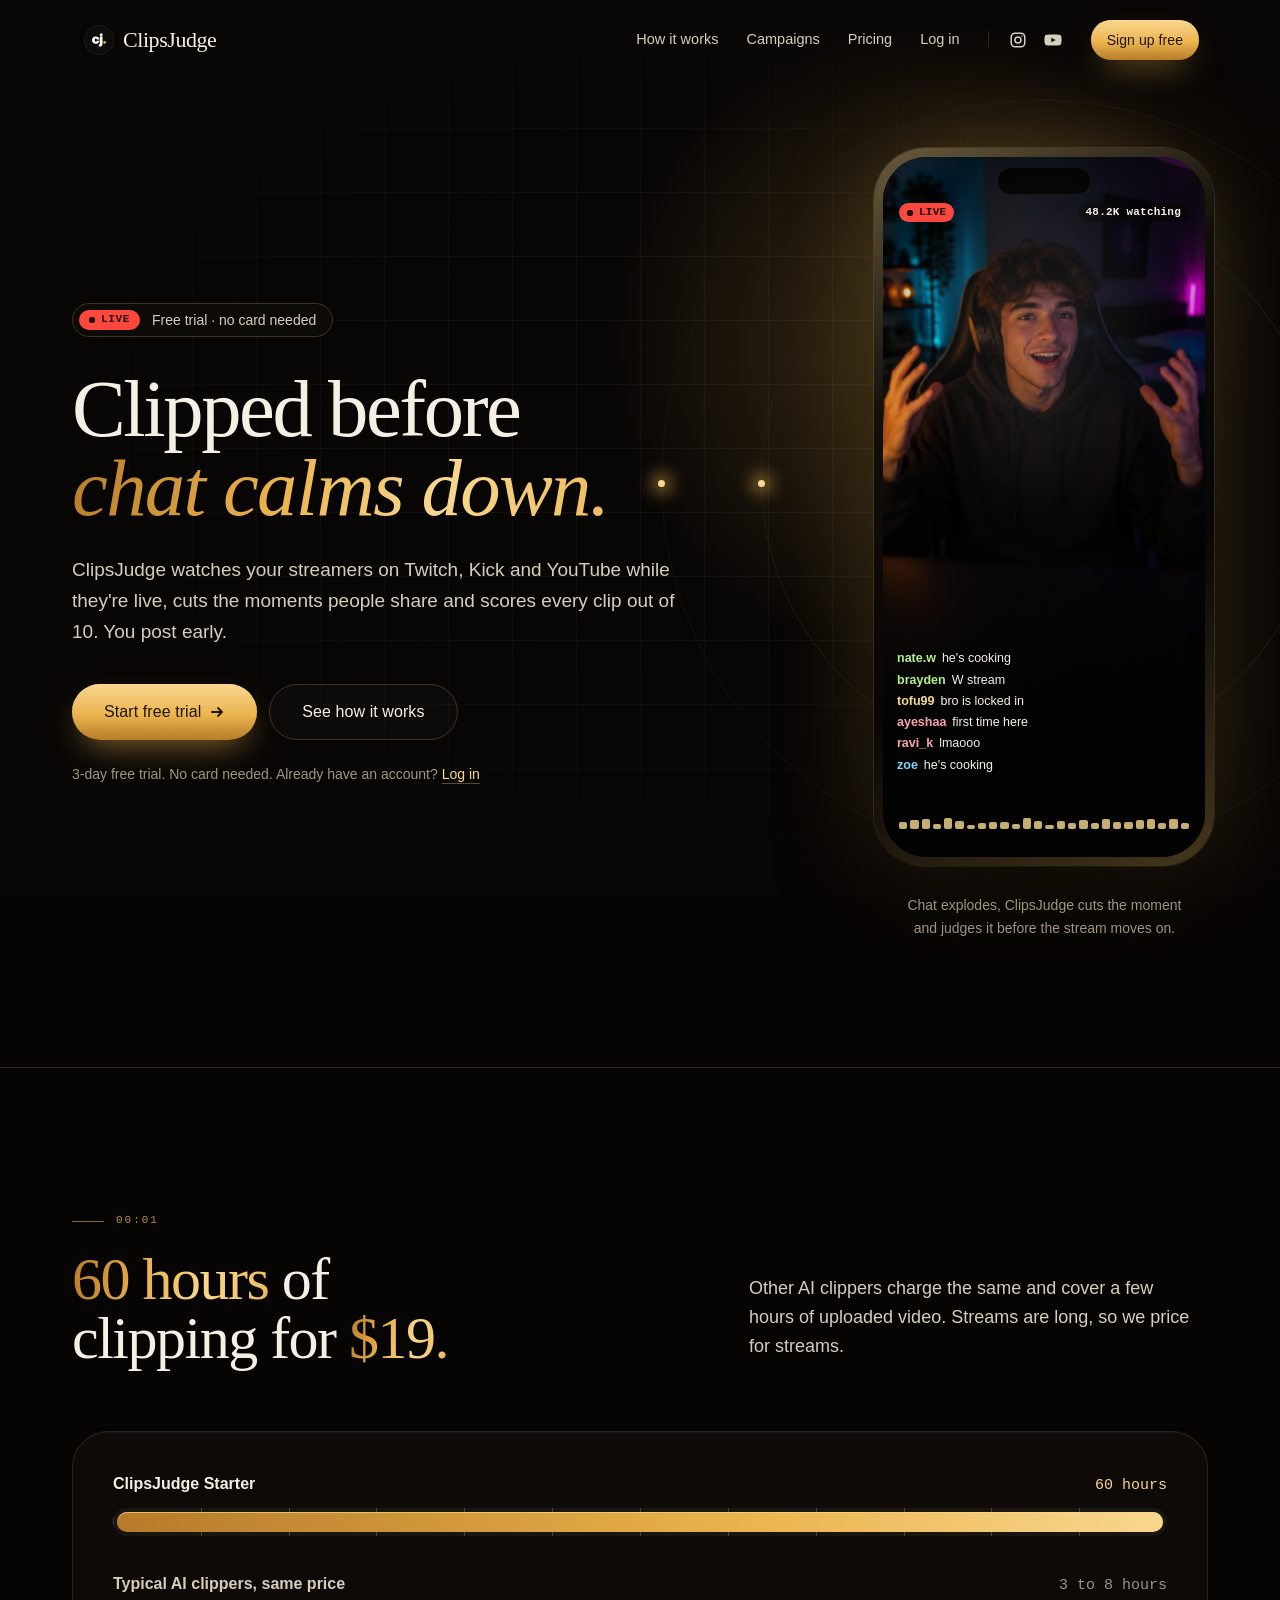
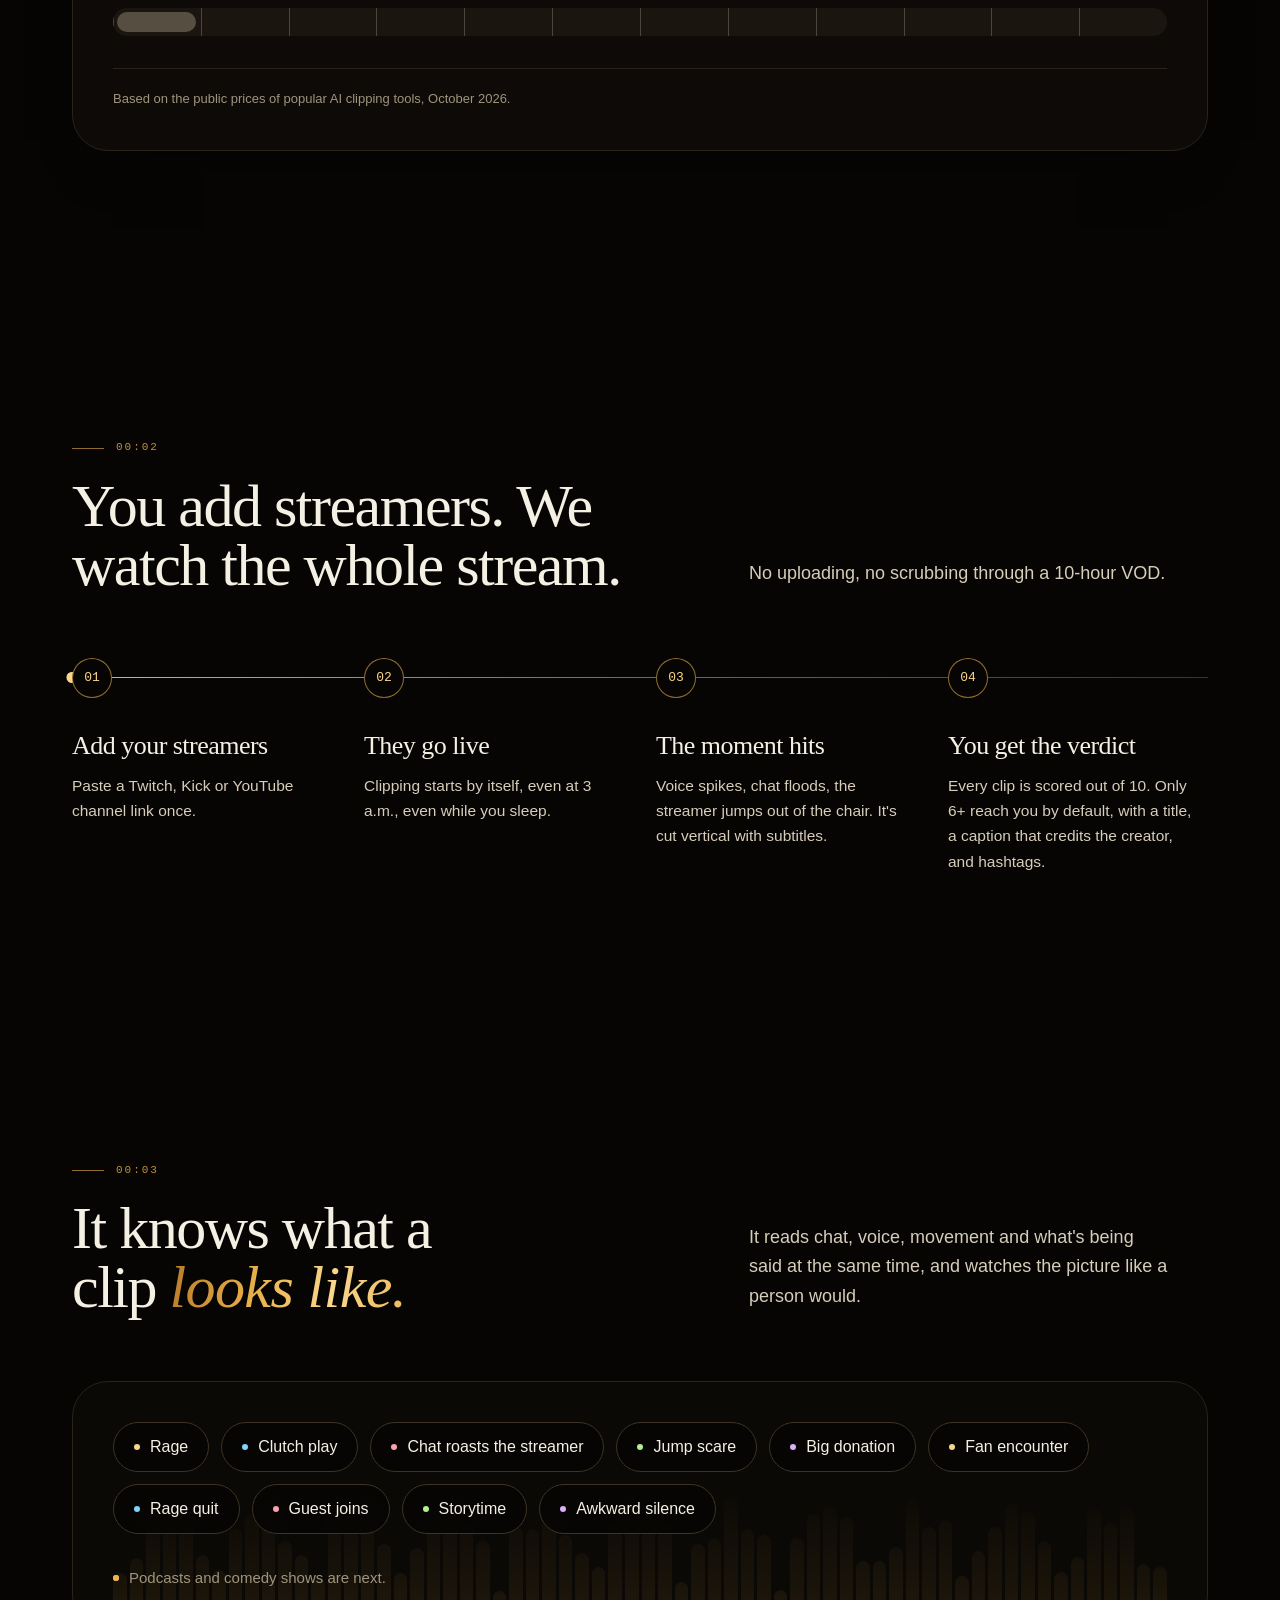
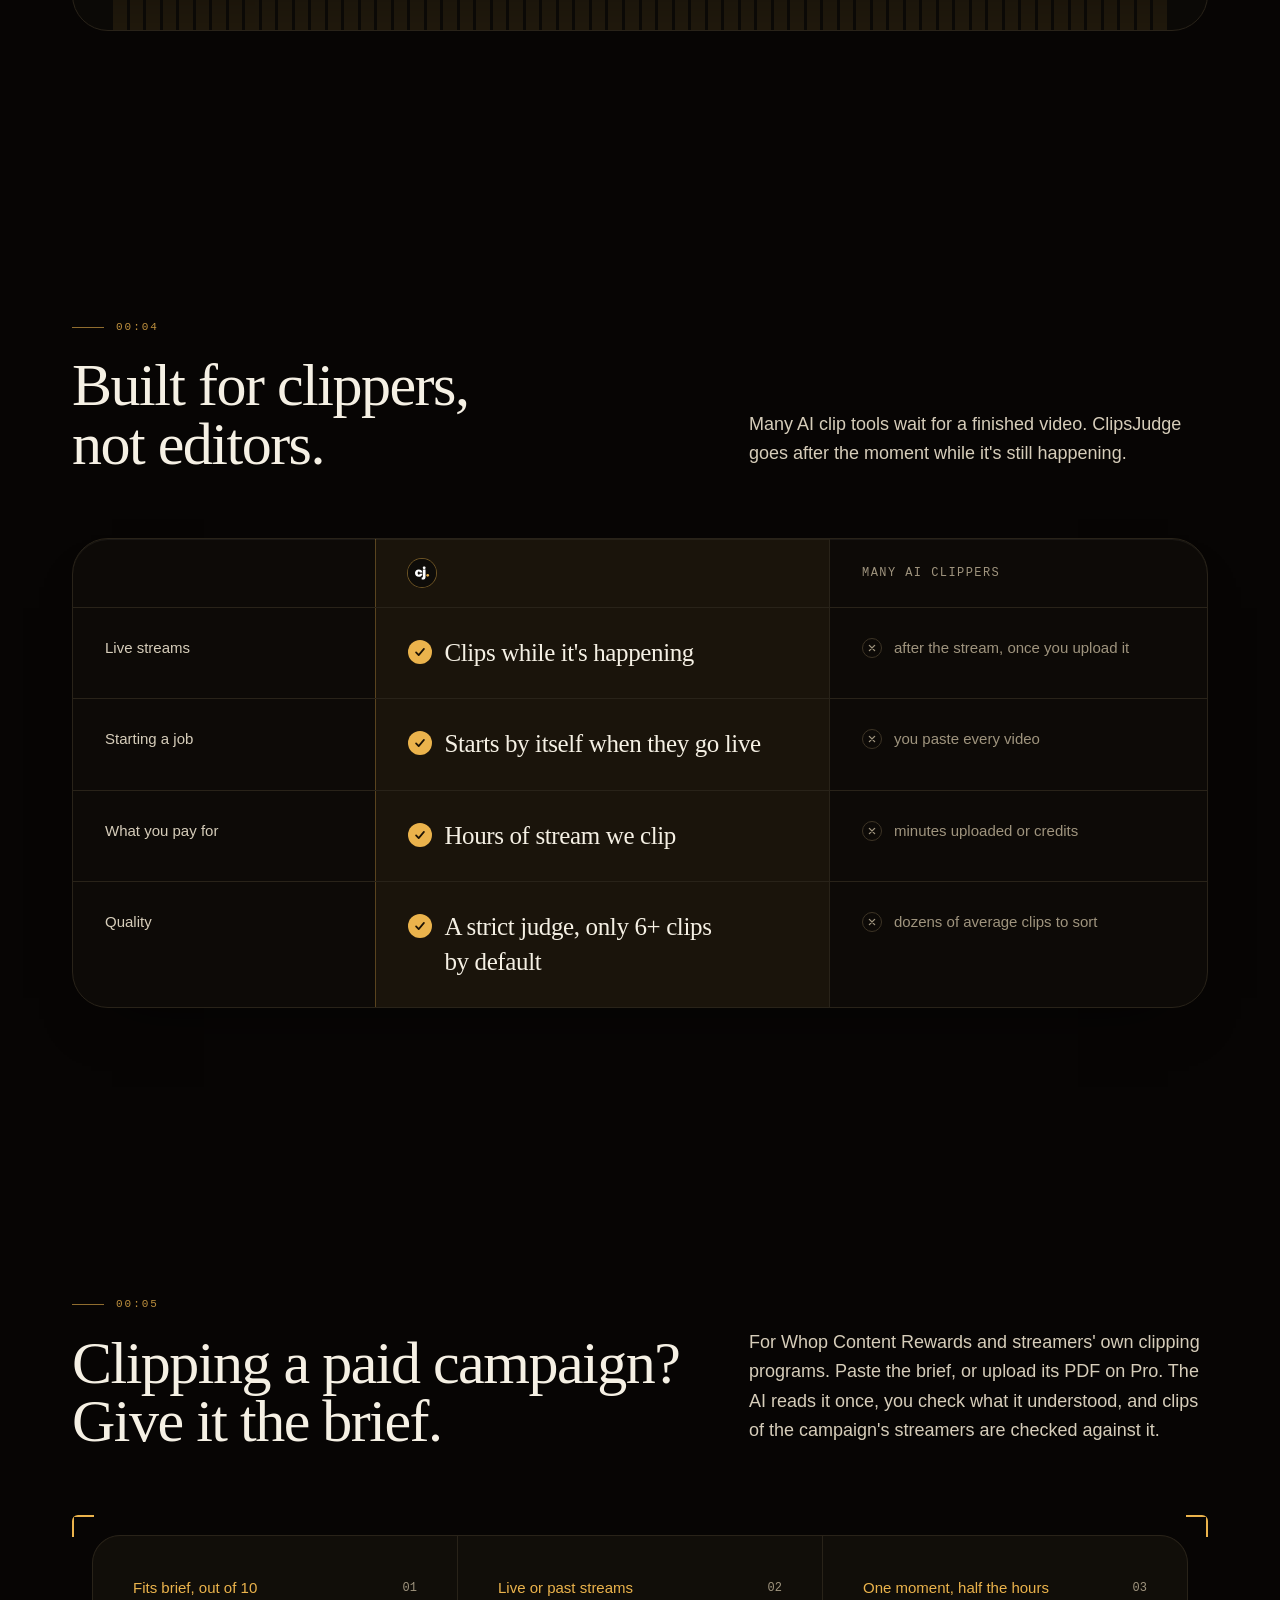
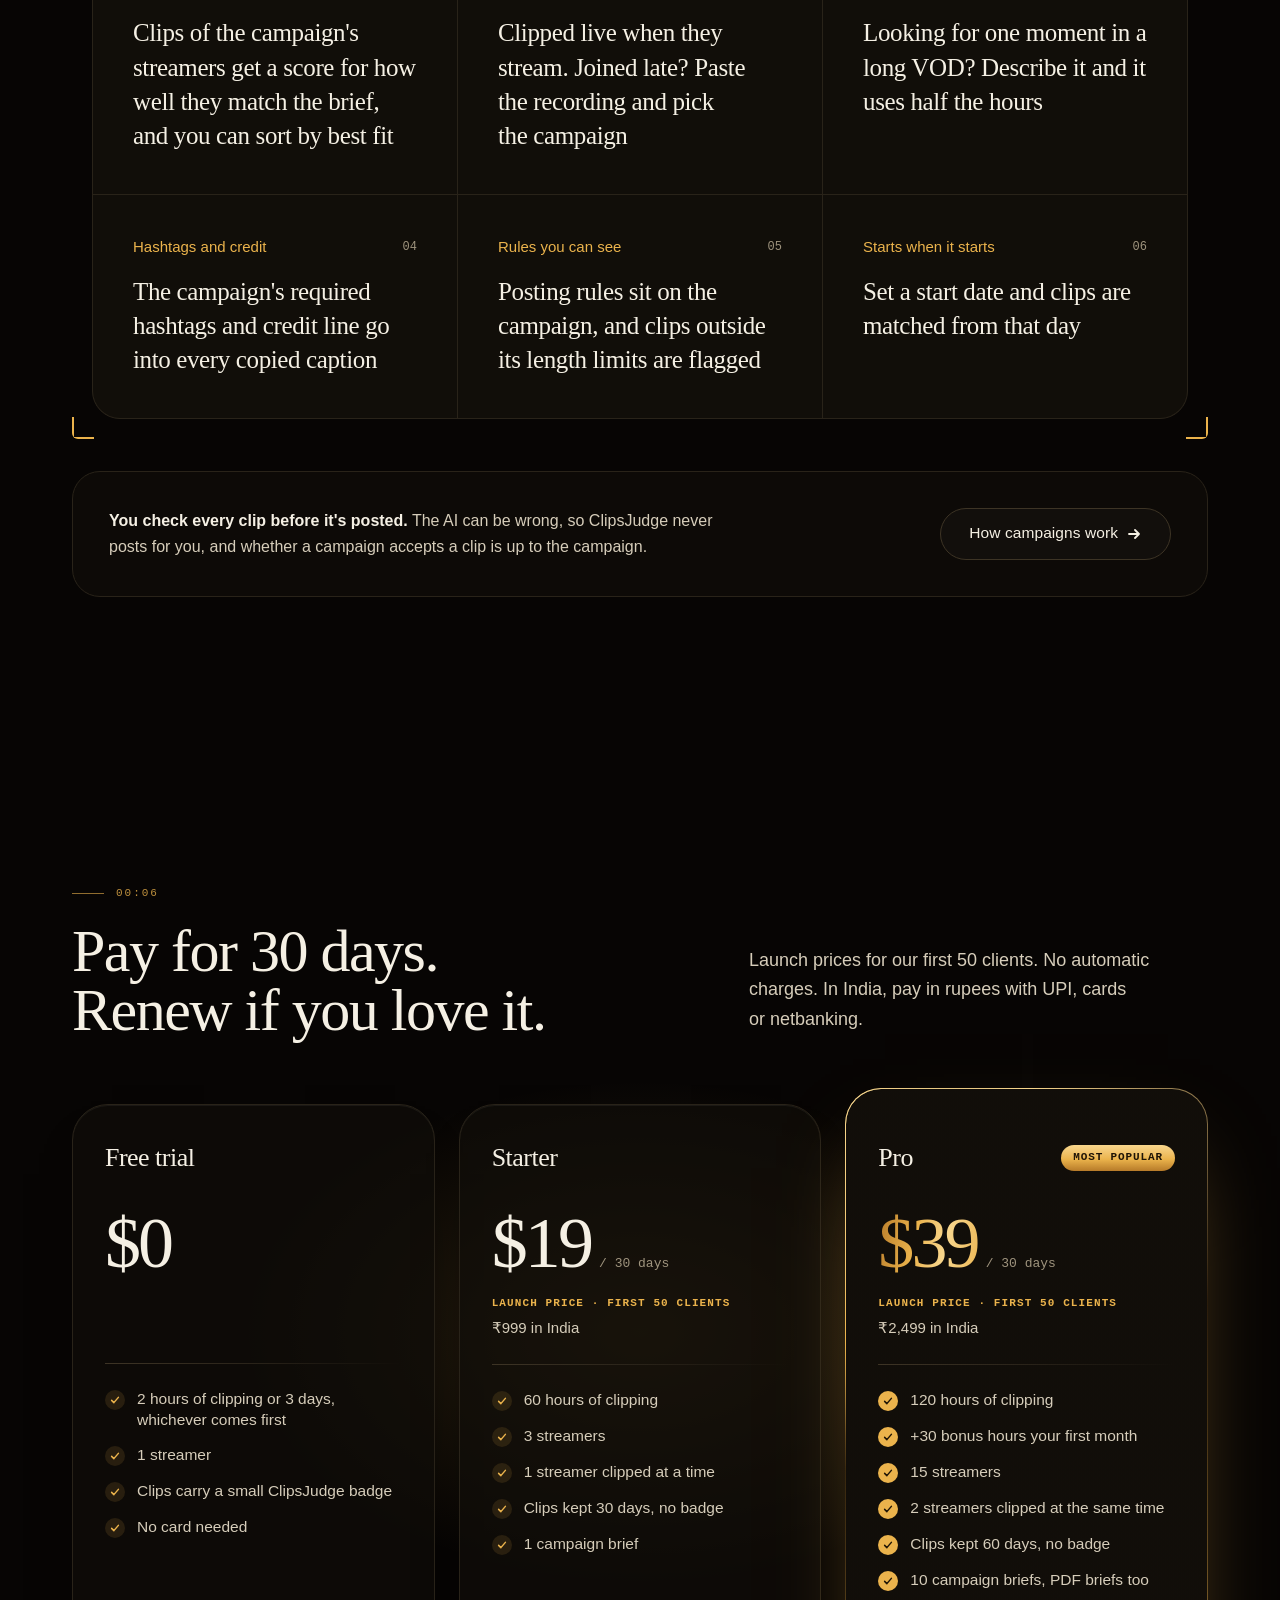
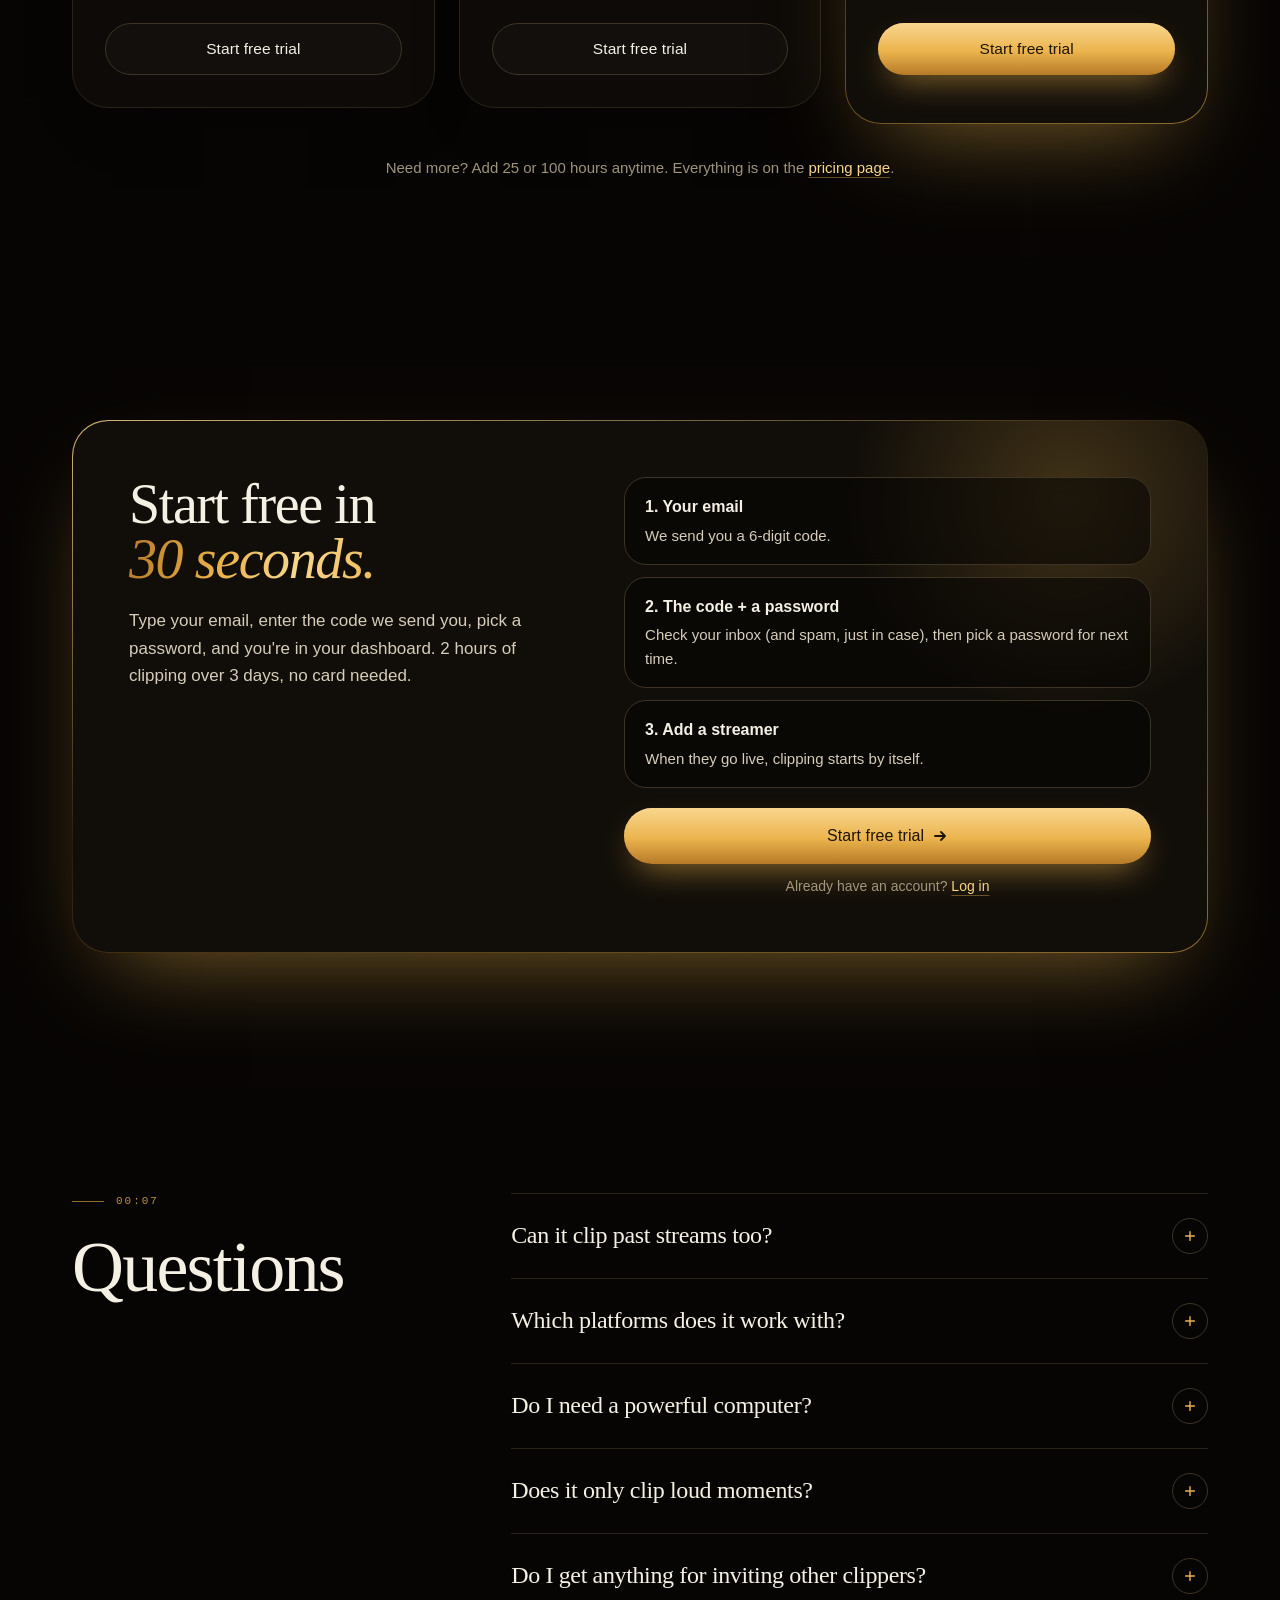
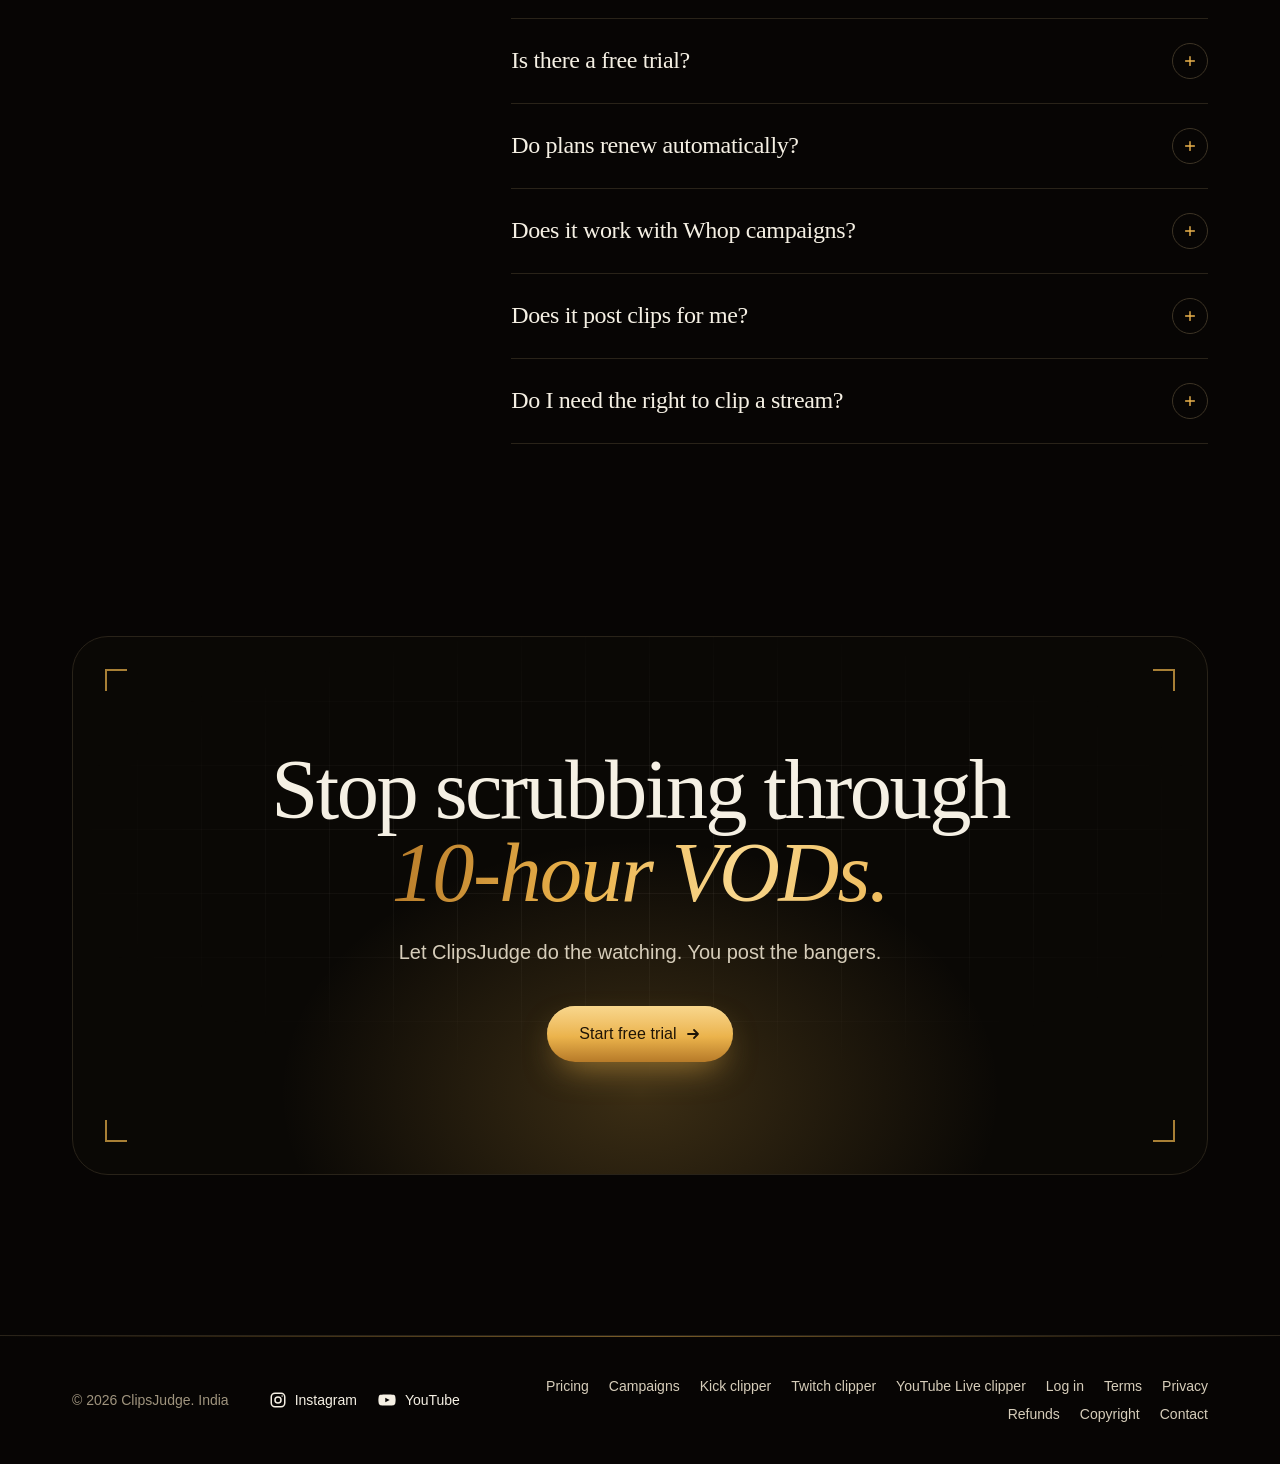
==== commit a8fdace1: "Add files via upload" ====
--- a/index.html
+++ b/index.html
@@ -2,6 +2,6 @@
 <link rel="preconnect" href="https://api.fontshare.com" crossorigin="anonymous"><link rel="preconnect" href="https://fonts.googleapis.com"><link rel="preconnect" href="https://fonts.gstatic.com" crossorigin="anonymous">
 <link rel="stylesheet" href="https://api.fontshare.com/v2/css?f[]=zodiak@300,400,500,301,401&amp;f[]=general-sans@400,500,600,700&amp;display=swap">
 <link rel="stylesheet" href="https://fonts.googleapis.com/css2?family=Geist+Mono:wght@400;500;600&amp;display=swap">
-<link rel="stylesheet" href="/assets/site-spn5svme.css">
+<link rel="stylesheet" href="/assets/site-1o1opwyt.css">
 <link rel="icon" href="/favicon.ico" sizes="48x48"><link rel="icon" href="/icon.svg" type="image/svg+xml"><link rel="apple-touch-icon" href="/apple-touch-icon.png"><link rel="manifest" href="/site.webmanifest">
-<script src="/analytics.js" defer></script><meta name="description" content="ClipsJudge watches Twitch, Kick and YouTube streams while they're live, cuts the moments people share and scores each clip out of 10. Vertical clips with subtitles, a title, a caption with credit and hashtags."><meta property="og:title" content="ClipsJudge · AI live stream clipper for Twitch, Kick, YouTube"><meta property="og:description" content="Clipped before chat calms down. 60 hours of clipping for $19."><meta property="og:type" content="website"><meta property="og:image" content="https://clipsjudge.com/og-image.png"><meta name="twitter:card" content="summary_large_image"><meta name="twitter:image" content="https://clipsjudge.com/og-image.png"><link rel="canonical" href="https://clipsjudge.com/"><script type="application/ld+json">{"@context":"https://schema.org","@type":"SoftwareApplication","name":"ClipsJudge","url":"https://clipsjudge.com","applicationCategory":"MultimediaApplication","operatingSystem":"Web","description":"ClipsJudge watches Twitch, Kick and YouTube streams while they're live, cuts the moments people share and scores each clip out of 10. Vertical clips with subtitles, a title, a caption with credit and hashtags.","offers":[{"@type":"Offer","name":"Free trial","price":"0","priceCurrency":"USD"},{"@type":"Offer","name":"Starter","price":"19","priceCurrency":"USD"},{"@type":"Offer","name":"Pro","price":"39","priceCurrency":"USD"}]}</script><script type="application/ld+json">{"@context":"https://schema.org","@type":"Organization","name":"ClipsJudge","url":"https://clipsjudge.com","logo":"https://clipsjudge.com/icon-512.png","sameAs":["https://www.instagram.com/clipsjudge/","https://www.youtube.com/channel/UC_itZuvUH5DGEf6iC6bG_gw"]}</script><title>ClipsJudge · AI live stream clipper for Twitch, Kick, YouTube</title><script type="module" src="/assets/index-E3K2FD3P.js"></script></head><body><div id="root"><link rel="preload" as="image" href="/icon.svg"/><link rel="preload" as="image" href="/assets/stream-feed-AOWSUC7Q.jpg"/><div class="grain relative"><header class="sticky top-0 z-50 pt-3"><div class="container-site"><div class="flex h-14 items-center gap-4 rounded-full border pl-3 pr-2 transition-all duration-500 ease-[var(--ease-out-expo)] border-transparent bg-transparent"><a href="/" aria-label="ClipsJudge home" class="mr-auto flex items-center gap-2.5 font-display text-[22px] font-medium tracking-[-0.02em] text-foreground no-underline"><img src="/icon.svg" alt="" width="28" height="28" class="size-7 rounded-lg ring-1 ring-foreground/10" aria-hidden="true"/>ClipsJudge</a><nav aria-label="Main" class="flex items-center gap-5 md:gap-7"><a class="relative text-[14.5px] text-soft no-underline transition-colors hover:text-foreground after:absolute after:-bottom-1 after:left-0 after:h-px after:w-full after:origin-left after:scale-x-0 after:bg-gold after:transition-transform after:duration-300 hover:after:scale-x-100 data-[status=active]:text-foreground hidden md:inline-flex" href="#how">How it works</a><a class="relative text-[14.5px] text-soft no-underline transition-colors hover:text-foreground after:absolute after:-bottom-1 after:left-0 after:h-px after:w-full after:origin-left after:scale-x-0 after:bg-gold after:transition-transform after:duration-300 hover:after:scale-x-100 data-[status=active]:text-foreground hidden md:inline-flex" href="/campaigns">Campaigns</a><a href="/pricing" class="relative text-[14.5px] text-soft no-underline transition-colors hover:text-foreground after:absolute after:-bottom-1 after:left-0 after:h-px after:w-full after:origin-left after:scale-x-0 after:bg-gold after:transition-transform after:duration-300 hover:after:scale-x-100 data-[status=active]:text-foreground">Pricing</a><a class="relative text-[14.5px] text-soft no-underline transition-colors hover:text-foreground after:absolute after:-bottom-1 after:left-0 after:h-px after:w-full after:origin-left after:scale-x-0 after:bg-gold after:transition-transform after:duration-300 hover:after:scale-x-100 data-[status=active]:text-foreground" href="https://app.clipsjudge.com/app">Log in</a><span class="hidden items-center gap-4 border-l border-line pl-5 md:flex"><a class="text-soft transition-colors hover:text-gold" href="https://www.instagram.com/clipsjudge/" target="_blank" rel="noopener" aria-label="ClipsJudge on Instagram"><svg width="18" height="18" viewBox="0 0 24 24" fill="none" stroke="currentColor" stroke-width="2" aria-hidden="true"><rect x="3" y="3" width="18" height="18" rx="5"></rect><circle cx="12" cy="12" r="4"></circle><circle cx="17.5" cy="6.5" r="1" fill="currentColor" stroke="none"></circle></svg></a><a class="text-soft transition-colors hover:text-gold" href="https://www.youtube.com/channel/UC_itZuvUH5DGEf6iC6bG_gw" target="_blank" rel="noopener" aria-label="ClipsJudge on YouTube"><svg width="20" height="18" viewBox="0 0 24 24" fill="currentColor" aria-hidden="true"><path d="M23 7.2a3 3 0 0 0-2.1-2.1C19 4.6 12 4.6 12 4.6s-7 0-8.9.5A3 3 0 0 0 1 7.2 31 31 0 0 0 .5 12 31 31 0 0 0 1 16.8a3 3 0 0 0 2.1 2.1c1.9.5 8.9.5 8.9.5s7 0 8.9-.5a3 3 0 0 0 2.1-2.1 31 31 0 0 0 .5-4.8 31 31 0 0 0-.5-4.8zM9.7 15.1V8.9l5.8 3.1-5.8 3.1z"></path></svg></a></span><a data-magnetic="" class="group/btn relative items-center justify-center gap-2 rounded-full font-sans font-medium tracking-[0.005em] no-underline whitespace-nowrap transition-[transform,translate,scale,box-shadow,background-color,border-color,color,filter] duration-500 ease-[var(--ease-out-expo)] active:scale-[0.98] shine bg-gold-gradient text-gold-foreground shadow-gold hover:-translate-y-0.5 hover:brightness-[1.06] hover:text-gold-foreground h-10 px-4 text-sm hidden md:inline-flex" href="https://app.clipsjudge.com/app/signup?src=website">Sign up free</a></nav></div></div></header><main><section id="hero" class="relative -mt-[68px] overflow-hidden pb-20 pt-[108px] md:pb-32 md:pt-[148px]"><div aria-hidden="true" class="hairline-grid pointer-events-none absolute inset-0"></div><div aria-hidden="true" class="bg-glow drift pointer-events-none absolute -right-[20%] top-[-10%] h-[900px] w-[900px] md:right-[-8%]"></div><div class="container-site relative grid items-center gap-14 md:grid-cols-[minmax(0,1.4fr)_minmax(0,0.6fr)] md:gap-6"><div class="min-w-0"><div data-shown="false" class="reveal"><span class="inline-flex max-w-full items-center gap-3 rounded-full border border-line-2 bg-panel/60 py-1.5 pl-1.5 pr-4 text-sm text-soft backdrop-blur"><b class="flex items-center gap-1.5 rounded-full bg-live px-2.5 py-0.5 font-mono text-[11px] font-semibold tracking-[0.06em] text-live-foreground"><span class="live-dot size-1.5 rounded-full bg-live-foreground"></span>LIVE</b>Free trial · no card needed</span></div><h1 class="mt-8 text-[clamp(38px,10.4vw,60px)] leading-[0.98] md:text-[clamp(56px,6.3vw,90px)] tracking-[-0.03em]"><span class="line-mask"><span class="line-in" style="animation-delay:120ms">Clipped before</span></span><span class="line-mask"><span class="line-in pr-2 font-serif font-light italic tracking-[-0.02em]" style="animation-delay:260ms"><span class="text-gold-gradient">chat calms down.</span></span></span></h1><div data-shown="false" class="reveal" style="transition-delay:160ms"><p class="mt-7 max-w-[33em] text-[17px] leading-relaxed text-soft md:text-[19px]">ClipsJudge watches your streamers on Twitch, Kick and YouTube while they&#x27;re live, cuts the moments people share and scores every clip out of 10. You post early.</p></div><div data-shown="false" class="reveal" style="transition-delay:240ms"><div class="mt-9 grid gap-3 sm:flex sm:flex-wrap sm:items-center"><a data-magnetic="" class="group/btn relative inline-flex items-center justify-center gap-2 rounded-full font-sans font-medium tracking-[0.005em] no-underline whitespace-nowrap transition-[transform,translate,scale,box-shadow,background-color,border-color,color,filter] duration-500 ease-[var(--ease-out-expo)] active:scale-[0.98] shine bg-gold-gradient text-gold-foreground shadow-gold hover:-translate-y-0.5 hover:brightness-[1.06] hover:text-gold-foreground h-14 px-8 text-base" href="https://app.clipsjudge.com/app/signup?src=website">Start free trial<svg aria-hidden="true" viewBox="0 0 16 16" class="size-4 transition-transform duration-300 group-hover/btn:translate-x-0.5" fill="none" stroke="currentColor" stroke-width="1.8" stroke-linecap="round" stroke-linejoin="round"><path d="M3 8h10M9 4l4 4-4 4"></path></svg></a><a data-magnetic="" class="group/btn relative inline-flex items-center justify-center gap-2 rounded-full font-sans font-medium tracking-[0.005em] no-underline whitespace-nowrap transition-[transform,translate,scale,box-shadow,background-color,border-color,color,filter] duration-500 ease-[var(--ease-out-expo)] active:scale-[0.98] border border-line-2 bg-foreground/[0.02] text-foreground hover:border-gold/70 hover:bg-gold/[0.06] hover:text-foreground h-14 px-8 text-base" href="#how">See how it works</a></div><p class="mt-6 text-sm text-muted-foreground">3-day free trial. No card needed. Already have an account?<!-- --> <a href="https://app.clipsjudge.com/app/login" class="text-gold-hi underline decoration-gold/40 underline-offset-4 transition-colors hover:decoration-gold-hi">Log in</a></p></div></div><figure class="relative grid justify-items-center" aria-hidden="true"><div class="pointer-events-none absolute left-1/2 top-[42%] size-[560px] -translate-x-1/2 -translate-y-1/2"><div class="orbit absolute inset-0 border border-line/70"></div></div><div class="pointer-events-none absolute left-1/2 top-[42%] size-[760px] -translate-x-1/2 -translate-y-1/2"><div class="orbit absolute inset-0 border border-line/40 [animation-direction:reverse] [animation-duration:80s]"></div></div><div data-shown="false" class="reveal relative" style="transition-delay:200ms"><div class="tilt"><div class="phone"><div class="phone-screen"><img class="phone-feed" src="/assets/stream-feed-AOWSUC7Q.jpg" alt="" width="768" height="1536"/><div class="phone-shade"></div><div class="phone-flash"></div><div class="phone-island"></div><div class="phone-glare"></div><div class="phone-top"><span class="flex items-center gap-1.5 rounded-md bg-live px-2 py-1 text-live-foreground"><span class="live-dot size-1.5 rounded-full bg-live-foreground"></span>LIVE</span><span class="rounded-md bg-ink/55 px-2 py-1 text-foreground backdrop-blur-md">48.2K watching</span></div><ul class="phone-chat"></ul><div class="phone-wave"></div><div class="phone-cut"><div class="phone-cut-frame"></div><span class="phone-clipped">Clipped 0:24</span><div class="phone-score"><b class="font-display text-[36px] leading-none text-gold-hi">0.0</b><small class="font-mono text-[10px] uppercase tracking-[0.12em] text-soft">AI score</small></div><p class="phone-sub">No way bro, <em>last</em> second!</p></div></div></div></div></div><figcaption class="relative mt-7 max-w-[300px] text-center text-sm leading-relaxed text-muted-foreground">Chat explodes, ClipsJudge cuts the moment and judges it before the stream moves on.</figcaption></figure></div></section><section aria-labelledby="hoursTitle" class="relative border-t border-line py-24 md:py-36"><div class="container-site"><div data-shown="false" class="reveal mb-12 grid gap-5 md:mb-16 md:grid-cols-[minmax(0,1.15fr)_minmax(0,0.85fr)] md:items-end md:gap-14"><div><span aria-hidden="true" class="mb-5 flex items-center gap-3 font-mono text-[11px] tracking-[0.18em] text-gold/80"><span class="h-px w-8 bg-gold/60"></span>00:01</span><h2 id="hoursTitle" class="text-[clamp(34px,5.6vw,60px)] leading-[0.98] text-foreground"><span class="text-gold-gradient">60 hours</span> of clipping for<!-- --> <span class="text-gold-gradient">$19.</span></h2></div><p class="max-w-[34em] text-[17px] leading-relaxed text-soft md:pb-1.5 md:text-lg">Other AI clippers charge the same and cover a few hours of uploaded video. Streams are long, so we price for streams.</p></div><div data-spotlight="true" class="spotlight spotlight-edge relative rounded-4xl border border-line bg-panel/60 p-6 shadow-panel md:p-10"><div class="grid gap-9"><div class="grid gap-3"><div class="flex items-end justify-between gap-4"><b class="text-[15px] font-semibold md:text-base text-foreground">ClipsJudge Starter</b><span class="font-mono text-sm md:text-[15px] text-gold-hi">60 hours</span></div><div class="ruler relative h-7 overflow-hidden rounded-lg bg-panel-2"><div class="absolute inset-y-1 left-1 rounded-md transition-[width] duration-[1600ms] ease-[var(--ease-out-expo)] bg-[image:var(--gradient-gold-bar)] shadow-gold" style="width:0%"></div></div></div><div class="grid gap-3"><div class="flex items-end justify-between gap-4"><b class="text-[15px] font-semibold md:text-base text-soft">Typical AI clippers, same price</b><span class="font-mono text-sm md:text-[15px] text-muted-foreground">3 to 8 hours</span></div><div class="ruler relative h-7 overflow-hidden rounded-lg bg-panel-2"><div class="absolute inset-y-1 left-1 rounded-md transition-[width] duration-[1600ms] ease-[var(--ease-out-expo)] bg-muted-foreground/45" style="width:0%"></div></div></div></div><p class="mt-8 border-t border-line pt-5 text-[13px] text-muted-foreground">Based on the public prices of popular AI clipping tools, October 2026.</p></div></div></section><section id="how" aria-labelledby="howTitle" class="relative py-24 md:py-36"><div class="container-site"><div data-shown="false" class="reveal mb-12 grid gap-5 md:mb-16 md:grid-cols-[minmax(0,1.15fr)_minmax(0,0.85fr)] md:items-end md:gap-14"><div><span aria-hidden="true" class="mb-5 flex items-center gap-3 font-mono text-[11px] tracking-[0.18em] text-gold/80"><span class="h-px w-8 bg-gold/60"></span>00:02</span><h2 id="howTitle" class="text-[clamp(34px,5.6vw,60px)] leading-[0.98] text-foreground">You add streamers. We watch the whole stream.</h2></div><p class="max-w-[34em] text-[17px] leading-relaxed text-soft md:pb-1.5 md:text-lg">No uploading, no scrubbing through a 10-hour VOD.</p></div><div class="relative"><div aria-hidden="true" class="absolute inset-x-0 top-[19px] hidden h-px bg-line-2 md:block"><div class="absolute inset-y-0 left-0 w-full bg-gradient-to-r from-gold via-gold/40 to-transparent"></div><span class="playhead absolute -top-[5px] size-[11px] -translate-x-1/2 rounded-full bg-gold-hi shadow-gold"></span></div><ol class="relative grid gap-10 md:grid-cols-4 md:gap-8"><li><div data-shown="false" class="reveal relative grid grid-cols-[40px_1fr] gap-5 md:block"><span class="relative z-10 grid size-10 place-items-center rounded-full border border-gold/60 bg-ink font-mono text-[13px] font-medium text-gold-hi">01</span><div class="md:mt-8"><h3 class="text-[26px] leading-tight tracking-[-0.02em]">Add your streamers</h3><p class="mt-2.5 text-[15.5px] leading-relaxed text-soft">Paste a Twitch, Kick or YouTube channel link once.</p></div></div></li><li><div data-shown="false" class="reveal relative grid grid-cols-[40px_1fr] gap-5 md:block" style="transition-delay:110ms"><span class="relative z-10 grid size-10 place-items-center rounded-full border border-gold/60 bg-ink font-mono text-[13px] font-medium text-gold-hi">02</span><div class="md:mt-8"><h3 class="text-[26px] leading-tight tracking-[-0.02em]">They go live</h3><p class="mt-2.5 text-[15.5px] leading-relaxed text-soft">Clipping starts by itself, even at 3 a.m., even while you sleep.</p></div></div></li><li><div data-shown="false" class="reveal relative grid grid-cols-[40px_1fr] gap-5 md:block" style="transition-delay:220ms"><span class="relative z-10 grid size-10 place-items-center rounded-full border border-gold/60 bg-ink font-mono text-[13px] font-medium text-gold-hi">03</span><div class="md:mt-8"><h3 class="text-[26px] leading-tight tracking-[-0.02em]">The moment hits</h3><p class="mt-2.5 text-[15.5px] leading-relaxed text-soft">Voice spikes, chat floods, the streamer jumps out of the chair. It&#x27;s cut vertical with subtitles.</p></div></div></li><li><div data-shown="false" class="reveal relative grid grid-cols-[40px_1fr] gap-5 md:block" style="transition-delay:330ms"><span class="relative z-10 grid size-10 place-items-center rounded-full border border-gold/60 bg-ink font-mono text-[13px] font-medium text-gold-hi">04</span><div class="md:mt-8"><h3 class="text-[26px] leading-tight tracking-[-0.02em]">You get the verdict</h3><p class="mt-2.5 text-[15.5px] leading-relaxed text-soft">Every clip is scored out of 10. Only 6+ reach you by default, with a title, a caption that credits the creator, and hashtags.</p></div></div></li></ol></div></div></section><section aria-labelledby="momTitle" class="relative py-24 md:py-36"><div class="container-site"><div data-shown="false" class="reveal mb-12 grid gap-5 md:mb-16 md:grid-cols-[minmax(0,1.15fr)_minmax(0,0.85fr)] md:items-end md:gap-14"><div><span aria-hidden="true" class="mb-5 flex items-center gap-3 font-mono text-[11px] tracking-[0.18em] text-gold/80"><span class="h-px w-8 bg-gold/60"></span>00:03</span><h2 id="momTitle" class="text-[clamp(34px,5.6vw,60px)] leading-[0.98] text-foreground">It knows what a clip<!-- --> <span class="font-serif font-light italic tracking-[-0.01em] text-gold-gradient">looks like.</span></h2></div><p class="max-w-[34em] text-[17px] leading-relaxed text-soft md:pb-1.5 md:text-lg">It reads chat, voice, movement and what&#x27;s being said at the same time, and watches the picture like a person would.</p></div><div data-shown="false" class="reveal"><div data-spotlight="true" class="spotlight spotlight-edge relative overflow-hidden rounded-4xl border border-line bg-panel/50 p-6 md:p-10"><div aria-hidden="true" class="pointer-events-none absolute inset-x-6 bottom-0 flex h-3/5 items-end gap-[3px] opacity-[0.09] [mask-image:linear-gradient(to_top,black,transparent)] md:inset-x-10"><span class="flex-1 rounded-t-sm bg-gold" style="height:38%"></span><span class="flex-1 rounded-t-sm bg-gold" style="height:48%"></span><span class="flex-1 rounded-t-sm bg-gold" style="height:84%"></span><span class="flex-1 rounded-t-sm bg-gold" style="height:77%"></span><span class="flex-1 rounded-t-sm bg-gold" style="height:77%"></span><span class="flex-1 rounded-t-sm bg-gold" style="height:50%"></span><span class="flex-1 rounded-t-sm bg-gold" style="height:40%"></span><span class="flex-1 rounded-t-sm bg-gold" style="height:68%"></span><span class="flex-1 rounded-t-sm bg-gold" style="height:78%"></span><span class="flex-1 rounded-t-sm bg-gold" style="height:87%"></span><span class="flex-1 rounded-t-sm bg-gold" style="height:60%"></span><span class="flex-1 rounded-t-sm bg-gold" style="height:50%"></span><span class="flex-1 rounded-t-sm bg-gold" style="height:35%"></span><span class="flex-1 rounded-t-sm bg-gold" style="height:78%"></span><span class="flex-1 rounded-t-sm bg-gold" style="height:74%"></span><span class="flex-1 rounded-t-sm bg-gold" style="height:85%"></span><span class="flex-1 rounded-t-sm bg-gold" style="height:58%"></span><span class="flex-1 rounded-t-sm bg-gold" style="height:38%"></span><span class="flex-1 rounded-t-sm bg-gold" style="height:55%"></span><span class="flex-1 rounded-t-sm bg-gold" style="height:75%"></span><span class="flex-1 rounded-t-sm bg-gold" style="height:87%"></span><span class="flex-1 rounded-t-sm bg-gold" style="height:71%"></span><span class="flex-1 rounded-t-sm bg-gold" style="height:60%"></span><span class="flex-1 rounded-t-sm bg-gold" style="height:26%"></span><span class="flex-1 rounded-t-sm bg-gold" style="height:69%"></span><span class="flex-1 rounded-t-sm bg-gold" style="height:68%"></span><span class="flex-1 rounded-t-sm bg-gold" style="height:89%"></span><span class="flex-1 rounded-t-sm bg-gold" style="height:64%"></span><span class="flex-1 rounded-t-sm bg-gold" style="height:52%"></span><span class="flex-1 rounded-t-sm bg-gold" style="height:42%"></span><span class="flex-1 rounded-t-sm bg-gold" style="height:70%"></span><span class="flex-1 rounded-t-sm bg-gold" style="height:84%"></span><span class="flex-1 rounded-t-sm bg-gold" style="height:78%"></span><span class="flex-1 rounded-t-sm bg-gold" style="height:70%"></span><span class="flex-1 rounded-t-sm bg-gold" style="height:32%"></span><span class="flex-1 rounded-t-sm bg-gold" style="height:58%"></span><span class="flex-1 rounded-t-sm bg-gold" style="height:62%"></span><span class="flex-1 rounded-t-sm bg-gold" style="height:90%"></span><span class="flex-1 rounded-t-sm bg-gold" style="height:68%"></span><span class="flex-1 rounded-t-sm bg-gold" style="height:64%"></span><span class="flex-1 rounded-t-sm bg-gold" style="height:27%"></span><span class="flex-1 rounded-t-sm bg-gold" style="height:62%"></span><span class="flex-1 rounded-t-sm bg-gold" style="height:78%"></span><span class="flex-1 rounded-t-sm bg-gold" style="height:83%"></span><span class="flex-1 rounded-t-sm bg-gold" style="height:76%"></span><span class="flex-1 rounded-t-sm bg-gold" style="height:46%"></span><span class="flex-1 rounded-t-sm bg-gold" style="height:46%"></span><span class="flex-1 rounded-t-sm bg-gold" style="height:56%"></span><span class="flex-1 rounded-t-sm bg-gold" style="height:88%"></span><span class="flex-1 rounded-t-sm bg-gold" style="height:69%"></span><span class="flex-1 rounded-t-sm bg-gold" style="height:74%"></span><span class="flex-1 rounded-t-sm bg-gold" style="height:36%"></span><span class="flex-1 rounded-t-sm bg-gold" style="height:53%"></span><span class="flex-1 rounded-t-sm bg-gold" style="height:69%"></span><span class="flex-1 rounded-t-sm bg-gold" style="height:85%"></span><span class="flex-1 rounded-t-sm bg-gold" style="height:80%"></span><span class="flex-1 rounded-t-sm bg-gold" style="height:60%"></span><span class="flex-1 rounded-t-sm bg-gold" style="height:39%"></span><span class="flex-1 rounded-t-sm bg-gold" style="height:49%"></span><span class="flex-1 rounded-t-sm bg-gold" style="height:82%"></span><span class="flex-1 rounded-t-sm bg-gold" style="height:72%"></span><span class="flex-1 rounded-t-sm bg-gold" style="height:82%"></span><span class="flex-1 rounded-t-sm bg-gold" style="height:44%"></span><span class="flex-1 rounded-t-sm bg-gold" style="height:42%"></span></div><div class="relative flex flex-wrap gap-2.5 md:gap-3"><span class="group inline-flex cursor-default items-center gap-2.5 rounded-full border border-line-2 bg-ink/80 px-4 py-2.5 text-[15px] text-foreground backdrop-blur transition-all duration-300 hover:-translate-y-0.5 hover:border-gold/70 hover:bg-gold/[0.07] md:px-5 md:py-3 md:text-base"><span class="size-1.5 rounded-full transition-transform duration-300 group-hover:scale-150" style="background:var(--chat-1)"></span>Rage</span><span class="group inline-flex cursor-default items-center gap-2.5 rounded-full border border-line-2 bg-ink/80 px-4 py-2.5 text-[15px] text-foreground backdrop-blur transition-all duration-300 hover:-translate-y-0.5 hover:border-gold/70 hover:bg-gold/[0.07] md:px-5 md:py-3 md:text-base"><span class="size-1.5 rounded-full transition-transform duration-300 group-hover:scale-150" style="background:var(--chat-2)"></span>Clutch play</span><span class="group inline-flex cursor-default items-center gap-2.5 rounded-full border border-line-2 bg-ink/80 px-4 py-2.5 text-[15px] text-foreground backdrop-blur transition-all duration-300 hover:-translate-y-0.5 hover:border-gold/70 hover:bg-gold/[0.07] md:px-5 md:py-3 md:text-base"><span class="size-1.5 rounded-full transition-transform duration-300 group-hover:scale-150" style="background:var(--chat-3)"></span>Chat roasts the streamer</span><span class="group inline-flex cursor-default items-center gap-2.5 rounded-full border border-line-2 bg-ink/80 px-4 py-2.5 text-[15px] text-foreground backdrop-blur transition-all duration-300 hover:-translate-y-0.5 hover:border-gold/70 hover:bg-gold/[0.07] md:px-5 md:py-3 md:text-base"><span class="size-1.5 rounded-full transition-transform duration-300 group-hover:scale-150" style="background:var(--chat-4)"></span>Jump scare</span><span class="group inline-flex cursor-default items-center gap-2.5 rounded-full border border-line-2 bg-ink/80 px-4 py-2.5 text-[15px] text-foreground backdrop-blur transition-all duration-300 hover:-translate-y-0.5 hover:border-gold/70 hover:bg-gold/[0.07] md:px-5 md:py-3 md:text-base"><span class="size-1.5 rounded-full transition-transform duration-300 group-hover:scale-150" style="background:var(--chat-5)"></span>Big donation</span><span class="group inline-flex cursor-default items-center gap-2.5 rounded-full border border-line-2 bg-ink/80 px-4 py-2.5 text-[15px] text-foreground backdrop-blur transition-all duration-300 hover:-translate-y-0.5 hover:border-gold/70 hover:bg-gold/[0.07] md:px-5 md:py-3 md:text-base"><span class="size-1.5 rounded-full transition-transform duration-300 group-hover:scale-150" style="background:var(--chat-1)"></span>Fan encounter</span><span class="group inline-flex cursor-default items-center gap-2.5 rounded-full border border-line-2 bg-ink/80 px-4 py-2.5 text-[15px] text-foreground backdrop-blur transition-all duration-300 hover:-translate-y-0.5 hover:border-gold/70 hover:bg-gold/[0.07] md:px-5 md:py-3 md:text-base"><span class="size-1.5 rounded-full transition-transform duration-300 group-hover:scale-150" style="background:var(--chat-2)"></span>Rage quit</span><span class="group inline-flex cursor-default items-center gap-2.5 rounded-full border border-line-2 bg-ink/80 px-4 py-2.5 text-[15px] text-foreground backdrop-blur transition-all duration-300 hover:-translate-y-0.5 hover:border-gold/70 hover:bg-gold/[0.07] md:px-5 md:py-3 md:text-base"><span class="size-1.5 rounded-full transition-transform duration-300 group-hover:scale-150" style="background:var(--chat-3)"></span>Guest joins</span><span class="group inline-flex cursor-default items-center gap-2.5 rounded-full border border-line-2 bg-ink/80 px-4 py-2.5 text-[15px] text-foreground backdrop-blur transition-all duration-300 hover:-translate-y-0.5 hover:border-gold/70 hover:bg-gold/[0.07] md:px-5 md:py-3 md:text-base"><span class="size-1.5 rounded-full transition-transform duration-300 group-hover:scale-150" style="background:var(--chat-4)"></span>Storytime</span><span class="group inline-flex cursor-default items-center gap-2.5 rounded-full border border-line-2 bg-ink/80 px-4 py-2.5 text-[15px] text-foreground backdrop-blur transition-all duration-300 hover:-translate-y-0.5 hover:border-gold/70 hover:bg-gold/[0.07] md:px-5 md:py-3 md:text-base"><span class="size-1.5 rounded-full transition-transform duration-300 group-hover:scale-150" style="background:var(--chat-5)"></span>Awkward silence</span></div><p class="relative mt-8 flex items-center gap-2.5 text-[15px] text-muted-foreground"><span class="live-dot size-1.5 rounded-full bg-gold"></span>Podcasts and comedy shows are next.</p></div></div></div></section><section aria-labelledby="vsTitle" class="relative py-24 md:py-36"><div class="container-site"><div data-shown="false" class="reveal mb-12 grid gap-5 md:mb-16 md:grid-cols-[minmax(0,1.15fr)_minmax(0,0.85fr)] md:items-end md:gap-14"><div><span aria-hidden="true" class="mb-5 flex items-center gap-3 font-mono text-[11px] tracking-[0.18em] text-gold/80"><span class="h-px w-8 bg-gold/60"></span>00:04</span><h2 id="vsTitle" class="text-[clamp(34px,5.6vw,60px)] leading-[0.98] text-foreground">Built for clippers, not editors.</h2></div><p class="max-w-[34em] text-[17px] leading-relaxed text-soft md:pb-1.5 md:text-lg">Many AI clip tools wait for a finished video. ClipsJudge goes after the moment while it&#x27;s still happening.</p></div><div data-shown="false" class="reveal"><div data-spotlight="true" class="spotlight spotlight-edge overflow-hidden rounded-4xl border border-line bg-panel/60 shadow-panel"><div class="hidden grid-cols-[0.8fr_1.2fr_1fr] border-b border-line md:grid"><div></div><div class="flex items-center gap-3 border-l border-gold/30 bg-gold/[0.06] px-8 py-5"><img src="/icon.svg" alt="" width="28" height="28" class="size-7 rounded-lg ring-1 ring-gold/40" aria-hidden="true"/><span class="sr-only">ClipsJudge</span></div><div class="flex items-center border-l border-line px-8 py-5 font-mono text-xs uppercase tracking-[0.12em] text-muted-foreground">Many AI clippers</div></div><div class="grid gap-3 p-6 md:grid-cols-[0.8fr_1.2fr_1fr] md:gap-0 md:p-0"><h3 class="font-sans text-[15px] font-medium tracking-normal text-soft md:px-8 md:py-7">Live streams</h3><p class="flex gap-3 font-display text-[22px] leading-snug tracking-[-0.015em] text-foreground md:border-l md:border-gold/30 md:bg-gold/[0.06] md:px-8 md:py-7 md:text-[25px]"><span class="mt-1 grid size-6 shrink-0 place-items-center rounded-full bg-gold text-gold-foreground"><svg viewBox="0 0 16 16" class="size-3.5" fill="none" stroke="currentColor" stroke-width="2" stroke-linecap="round" stroke-linejoin="round" aria-hidden="true"><path d="M3.5 8.5l3 3 6-7"></path></svg></span>Clips while it&#x27;s happening</p><p class="flex gap-3 text-[15px] leading-relaxed text-muted-foreground md:border-l md:border-line md:px-8 md:py-7"><span class="mt-0.5 grid size-5 shrink-0 place-items-center rounded-full border border-line-2 text-muted-foreground"><svg viewBox="0 0 16 16" class="size-3" fill="none" stroke="currentColor" stroke-width="1.8" stroke-linecap="round" aria-hidden="true"><path d="M4.5 4.5l7 7M11.5 4.5l-7 7"></path></svg></span><span><span class="md:sr-only">Many AI clippers: </span>after the stream, once you upload it</span></p></div><div class="grid gap-3 p-6 md:grid-cols-[0.8fr_1.2fr_1fr] md:gap-0 md:p-0 border-t border-line"><h3 class="font-sans text-[15px] font-medium tracking-normal text-soft md:px-8 md:py-7">Starting a job</h3><p class="flex gap-3 font-display text-[22px] leading-snug tracking-[-0.015em] text-foreground md:border-l md:border-gold/30 md:bg-gold/[0.06] md:px-8 md:py-7 md:text-[25px]"><span class="mt-1 grid size-6 shrink-0 place-items-center rounded-full bg-gold text-gold-foreground"><svg viewBox="0 0 16 16" class="size-3.5" fill="none" stroke="currentColor" stroke-width="2" stroke-linecap="round" stroke-linejoin="round" aria-hidden="true"><path d="M3.5 8.5l3 3 6-7"></path></svg></span>Starts by itself when they go live</p><p class="flex gap-3 text-[15px] leading-relaxed text-muted-foreground md:border-l md:border-line md:px-8 md:py-7"><span class="mt-0.5 grid size-5 shrink-0 place-items-center rounded-full border border-line-2 text-muted-foreground"><svg viewBox="0 0 16 16" class="size-3" fill="none" stroke="currentColor" stroke-width="1.8" stroke-linecap="round" aria-hidden="true"><path d="M4.5 4.5l7 7M11.5 4.5l-7 7"></path></svg></span><span><span class="md:sr-only">Many AI clippers: </span>you paste every video</span></p></div><div class="grid gap-3 p-6 md:grid-cols-[0.8fr_1.2fr_1fr] md:gap-0 md:p-0 border-t border-line"><h3 class="font-sans text-[15px] font-medium tracking-normal text-soft md:px-8 md:py-7">What you pay for</h3><p class="flex gap-3 font-display text-[22px] leading-snug tracking-[-0.015em] text-foreground md:border-l md:border-gold/30 md:bg-gold/[0.06] md:px-8 md:py-7 md:text-[25px]"><span class="mt-1 grid size-6 shrink-0 place-items-center rounded-full bg-gold text-gold-foreground"><svg viewBox="0 0 16 16" class="size-3.5" fill="none" stroke="currentColor" stroke-width="2" stroke-linecap="round" stroke-linejoin="round" aria-hidden="true"><path d="M3.5 8.5l3 3 6-7"></path></svg></span>Hours of stream we clip</p><p class="flex gap-3 text-[15px] leading-relaxed text-muted-foreground md:border-l md:border-line md:px-8 md:py-7"><span class="mt-0.5 grid size-5 shrink-0 place-items-center rounded-full border border-line-2 text-muted-foreground"><svg viewBox="0 0 16 16" class="size-3" fill="none" stroke="currentColor" stroke-width="1.8" stroke-linecap="round" aria-hidden="true"><path d="M4.5 4.5l7 7M11.5 4.5l-7 7"></path></svg></span><span><span class="md:sr-only">Many AI clippers: </span>minutes uploaded or credits</span></p></div><div class="grid gap-3 p-6 md:grid-cols-[0.8fr_1.2fr_1fr] md:gap-0 md:p-0 border-t border-line"><h3 class="font-sans text-[15px] font-medium tracking-normal text-soft md:px-8 md:py-7">Quality</h3><p class="flex gap-3 font-display text-[22px] leading-snug tracking-[-0.015em] text-foreground md:border-l md:border-gold/30 md:bg-gold/[0.06] md:px-8 md:py-7 md:text-[25px]"><span class="mt-1 grid size-6 shrink-0 place-items-center rounded-full bg-gold text-gold-foreground"><svg viewBox="0 0 16 16" class="size-3.5" fill="none" stroke="currentColor" stroke-width="2" stroke-linecap="round" stroke-linejoin="round" aria-hidden="true"><path d="M3.5 8.5l3 3 6-7"></path></svg></span>A strict judge, only 6+ clips by default</p><p class="flex gap-3 text-[15px] leading-relaxed text-muted-foreground md:border-l md:border-line md:px-8 md:py-7"><span class="mt-0.5 grid size-5 shrink-0 place-items-center rounded-full border border-line-2 text-muted-foreground"><svg viewBox="0 0 16 16" class="size-3" fill="none" stroke="currentColor" stroke-width="1.8" stroke-linecap="round" aria-hidden="true"><path d="M4.5 4.5l7 7M11.5 4.5l-7 7"></path></svg></span><span><span class="md:sr-only">Many AI clippers: </span>dozens of average clips to sort</span></p></div></div></div></div></section><section id="campaigns" aria-labelledby="campTitle" class="relative py-24 md:py-36"><div class="container-site"><div data-shown="false" class="reveal mb-12 grid gap-5 md:mb-16 md:grid-cols-[minmax(0,1.15fr)_minmax(0,0.85fr)] md:items-end md:gap-14"><div><span aria-hidden="true" class="mb-5 flex items-center gap-3 font-mono text-[11px] tracking-[0.18em] text-gold/80"><span class="h-px w-8 bg-gold/60"></span>00:05</span><h2 id="campTitle" class="text-[clamp(34px,5.6vw,60px)] leading-[0.98] text-foreground">Clipping a paid campaign? Give it the brief.</h2></div><p class="max-w-[34em] text-[17px] leading-relaxed text-soft md:pb-1.5 md:text-lg">For Whop Content Rewards and streamers&#x27; own clipping programs. Paste the brief, or upload its PDF on Pro. The AI reads it once, you check what it understood, and clips of the campaign&#x27;s streamers are checked against it.</p></div><div data-shown="false" class="reveal"><div class="frame-corners relative rounded-[6px] p-3 md:p-5"><div class="grid gap-px overflow-hidden rounded-3xl border border-line bg-line md:grid-cols-2 lg:grid-cols-3"><div data-spotlight="true" class="spotlight group relative bg-panel p-7 transition-colors duration-300 md:p-10"><div class="flex items-center justify-between"><h3 class="font-sans text-[15px] font-medium tracking-normal text-gold">Fits brief, out of 10</h3><span aria-hidden="true" class="font-mono text-xs text-muted-foreground">01</span></div><p class="mt-4 max-w-[22em] font-display text-[22px] leading-snug tracking-[-0.015em] text-foreground md:text-[25px]">Clips of the campaign&#x27;s streamers get a score for how well they match the brief, and you can sort by best fit</p></div><div data-spotlight="true" class="spotlight group relative bg-panel p-7 transition-colors duration-300 md:p-10"><div class="flex items-center justify-between"><h3 class="font-sans text-[15px] font-medium tracking-normal text-gold">Live or past streams</h3><span aria-hidden="true" class="font-mono text-xs text-muted-foreground">02</span></div><p class="mt-4 max-w-[22em] font-display text-[22px] leading-snug tracking-[-0.015em] text-foreground md:text-[25px]">Clipped live when they stream. Joined late? Paste the recording and pick the campaign</p></div><div data-spotlight="true" class="spotlight group relative bg-panel p-7 transition-colors duration-300 md:p-10"><div class="flex items-center justify-between"><h3 class="font-sans text-[15px] font-medium tracking-normal text-gold">One moment, half the hours</h3><span aria-hidden="true" class="font-mono text-xs text-muted-foreground">03</span></div><p class="mt-4 max-w-[22em] font-display text-[22px] leading-snug tracking-[-0.015em] text-foreground md:text-[25px]">Looking for one moment in a long VOD? Describe it and it uses half the hours</p></div><div data-spotlight="true" class="spotlight group relative bg-panel p-7 transition-colors duration-300 md:p-10"><div class="flex items-center justify-between"><h3 class="font-sans text-[15px] font-medium tracking-normal text-gold">Hashtags and credit</h3><span aria-hidden="true" class="font-mono text-xs text-muted-foreground">04</span></div><p class="mt-4 max-w-[22em] font-display text-[22px] leading-snug tracking-[-0.015em] text-foreground md:text-[25px]">The campaign&#x27;s required hashtags and credit line go into every copied caption</p></div><div data-spotlight="true" class="spotlight group relative bg-panel p-7 transition-colors duration-300 md:p-10"><div class="flex items-center justify-between"><h3 class="font-sans text-[15px] font-medium tracking-normal text-gold">Rules you can see</h3><span aria-hidden="true" class="font-mono text-xs text-muted-foreground">05</span></div><p class="mt-4 max-w-[22em] font-display text-[22px] leading-snug tracking-[-0.015em] text-foreground md:text-[25px]">Posting rules sit on the campaign, and clips outside its length limits are flagged</p></div><div data-spotlight="true" class="spotlight group relative bg-panel p-7 transition-colors duration-300 md:p-10"><div class="flex items-center justify-between"><h3 class="font-sans text-[15px] font-medium tracking-normal text-gold">Starts when it starts</h3><span aria-hidden="true" class="font-mono text-xs text-muted-foreground">06</span></div><p class="mt-4 max-w-[22em] font-display text-[22px] leading-snug tracking-[-0.015em] text-foreground md:text-[25px]">Set a start date and clips are matched from that day</p></div></div></div></div><div data-shown="false" class="reveal"><div class="mt-8 flex flex-col gap-6 rounded-3xl border border-line bg-panel/60 p-7 md:flex-row md:items-center md:justify-between md:p-9"><p class="max-w-[40em] text-[16px] leading-relaxed text-soft"><b class="font-semibold text-foreground">You check every clip before it&#x27;s posted.</b> The AI can be wrong, so ClipsJudge never posts for you, and whether a campaign accepts a clip is up to the campaign.</p><a data-magnetic="" class="group/btn relative inline-flex items-center justify-center gap-2 rounded-full font-sans font-medium tracking-[0.005em] no-underline whitespace-nowrap transition-[transform,translate,scale,box-shadow,background-color,border-color,color,filter] duration-500 ease-[var(--ease-out-expo)] active:scale-[0.98] border border-line-2 bg-foreground/[0.02] text-foreground hover:border-gold/70 hover:bg-gold/[0.06] hover:text-foreground h-[52px] px-7 text-[15.5px] shrink-0" href="/campaigns">How campaigns work<svg aria-hidden="true" viewBox="0 0 16 16" class="size-4 transition-transform duration-300 group-hover/btn:translate-x-0.5" fill="none" stroke="currentColor" stroke-width="1.8" stroke-linecap="round" stroke-linejoin="round"><path d="M3 8h10M9 4l4 4-4 4"></path></svg></a></div></div></div></section><section id="pricing" aria-labelledby="priceTitle" class="relative py-24 md:py-36"><div aria-hidden="true" class="bg-glow pointer-events-none absolute left-1/2 top-1/2 h-[700px] w-[1100px] -translate-x-1/2 -translate-y-1/2 opacity-70"></div><div class="container-site relative"><div data-shown="false" class="reveal mb-12 grid gap-5 md:mb-16 md:grid-cols-[minmax(0,1.15fr)_minmax(0,0.85fr)] md:items-end md:gap-14"><div><span aria-hidden="true" class="mb-5 flex items-center gap-3 font-mono text-[11px] tracking-[0.18em] text-gold/80"><span class="h-px w-8 bg-gold/60"></span>00:06</span><h2 id="priceTitle" class="text-[clamp(34px,5.6vw,60px)] leading-[0.98] text-foreground">Pay for 30 days. Renew if you love it.</h2></div><p class="max-w-[34em] text-[17px] leading-relaxed text-soft md:pb-1.5 md:text-lg">Launch prices for our first 50 clients. No automatic charges. In India, pay in rupees with UPI, cards or netbanking.</p></div><div class="grid gap-5 md:grid-cols-3 md:items-stretch md:gap-4 lg:gap-6"><div data-shown="false" class="reveal flex"><article data-spotlight="true" class="relative flex w-full flex-col rounded-4xl p-7 transition-transform duration-500 ease-[var(--ease-out-expo)] hover:-translate-y-1 md:p-8 spotlight spotlight-edge border border-line bg-panel/70 shadow-panel"><div class="flex items-center justify-between gap-3"><h3 class="font-display text-[26px] tracking-[-0.02em]">Free trial</h3></div><div class="mt-7 flex items-baseline gap-2"><span class="font-display text-[72px] font-light leading-none tracking-[-0.04em]">$0</span></div><div class="mt-4 min-h-[44px] space-y-1"></div><div class="my-6 h-px bg-gradient-to-r from-line-2 via-line to-transparent"></div><ul class="mb-8 grid gap-3.5 text-[15.5px] leading-snug text-soft"><li class="flex gap-3"><span class="mt-0.5 grid size-5 shrink-0 place-items-center rounded-full bg-gold/12 text-gold"><svg viewBox="0 0 16 16" class="size-3" fill="none" stroke="currentColor" stroke-width="2" stroke-linecap="round" stroke-linejoin="round" aria-hidden="true"><path d="M3.5 8.5l3 3 6-7"></path></svg></span><span>2 hours of clipping or 3 days, whichever comes first</span></li><li class="flex gap-3"><span class="mt-0.5 grid size-5 shrink-0 place-items-center rounded-full bg-gold/12 text-gold"><svg viewBox="0 0 16 16" class="size-3" fill="none" stroke="currentColor" stroke-width="2" stroke-linecap="round" stroke-linejoin="round" aria-hidden="true"><path d="M3.5 8.5l3 3 6-7"></path></svg></span><span>1 streamer</span></li><li class="flex gap-3"><span class="mt-0.5 grid size-5 shrink-0 place-items-center rounded-full bg-gold/12 text-gold"><svg viewBox="0 0 16 16" class="size-3" fill="none" stroke="currentColor" stroke-width="2" stroke-linecap="round" stroke-linejoin="round" aria-hidden="true"><path d="M3.5 8.5l3 3 6-7"></path></svg></span><span>Clips carry a small ClipsJudge badge</span></li><li class="flex gap-3"><span class="mt-0.5 grid size-5 shrink-0 place-items-center rounded-full bg-gold/12 text-gold"><svg viewBox="0 0 16 16" class="size-3" fill="none" stroke="currentColor" stroke-width="2" stroke-linecap="round" stroke-linejoin="round" aria-hidden="true"><path d="M3.5 8.5l3 3 6-7"></path></svg></span><span>No card needed</span></li></ul><a class="group/btn relative inline-flex items-center justify-center gap-2 rounded-full font-sans font-medium tracking-[0.005em] no-underline whitespace-nowrap transition-[transform,translate,scale,box-shadow,background-color,border-color,color,filter] duration-500 ease-[var(--ease-out-expo)] active:scale-[0.98] border border-line-2 bg-foreground/[0.02] text-foreground hover:border-gold/70 hover:bg-gold/[0.06] hover:text-foreground h-[52px] px-7 text-[15.5px] w-full mt-auto" href="https://app.clipsjudge.com/app/signup?src=website">Start free trial</a></article></div><div data-shown="false" class="reveal flex" style="transition-delay:90ms"><article data-spotlight="true" class="relative flex w-full flex-col rounded-4xl p-7 transition-transform duration-500 ease-[var(--ease-out-expo)] hover:-translate-y-1 md:p-8 spotlight spotlight-edge border border-line bg-panel/70 shadow-panel"><div class="flex items-center justify-between gap-3"><h3 class="font-display text-[26px] tracking-[-0.02em]">Starter</h3></div><div class="mt-7 flex items-baseline gap-2"><span class="font-display text-[72px] font-light leading-none tracking-[-0.04em]">$19</span><small class="font-mono text-[13px] text-muted-foreground">/ 30 days</small></div><div class="mt-4 min-h-[44px] space-y-1"><p class="font-mono text-[11px] font-semibold uppercase tracking-[0.1em] text-gold">Launch price · first 50 clients</p><p class="text-[15px] text-soft">₹999 in India</p></div><div class="my-6 h-px bg-gradient-to-r from-line-2 via-line to-transparent"></div><ul class="mb-8 grid gap-3.5 text-[15.5px] leading-snug text-soft"><li class="flex gap-3"><span class="mt-0.5 grid size-5 shrink-0 place-items-center rounded-full bg-gold/12 text-gold"><svg viewBox="0 0 16 16" class="size-3" fill="none" stroke="currentColor" stroke-width="2" stroke-linecap="round" stroke-linejoin="round" aria-hidden="true"><path d="M3.5 8.5l3 3 6-7"></path></svg></span><span>60 hours of clipping</span></li><li class="flex gap-3"><span class="mt-0.5 grid size-5 shrink-0 place-items-center rounded-full bg-gold/12 text-gold"><svg viewBox="0 0 16 16" class="size-3" fill="none" stroke="currentColor" stroke-width="2" stroke-linecap="round" stroke-linejoin="round" aria-hidden="true"><path d="M3.5 8.5l3 3 6-7"></path></svg></span><span>3 streamers</span></li><li class="flex gap-3"><span class="mt-0.5 grid size-5 shrink-0 place-items-center rounded-full bg-gold/12 text-gold"><svg viewBox="0 0 16 16" class="size-3" fill="none" stroke="currentColor" stroke-width="2" stroke-linecap="round" stroke-linejoin="round" aria-hidden="true"><path d="M3.5 8.5l3 3 6-7"></path></svg></span><span>1 streamer clipped at a time</span></li><li class="flex gap-3"><span class="mt-0.5 grid size-5 shrink-0 place-items-center rounded-full bg-gold/12 text-gold"><svg viewBox="0 0 16 16" class="size-3" fill="none" stroke="currentColor" stroke-width="2" stroke-linecap="round" stroke-linejoin="round" aria-hidden="true"><path d="M3.5 8.5l3 3 6-7"></path></svg></span><span>Clips kept 30 days, no badge</span></li><li class="flex gap-3"><span class="mt-0.5 grid size-5 shrink-0 place-items-center rounded-full bg-gold/12 text-gold"><svg viewBox="0 0 16 16" class="size-3" fill="none" stroke="currentColor" stroke-width="2" stroke-linecap="round" stroke-linejoin="round" aria-hidden="true"><path d="M3.5 8.5l3 3 6-7"></path></svg></span><span>1 campaign brief</span></li></ul><a class="group/btn relative inline-flex items-center justify-center gap-2 rounded-full font-sans font-medium tracking-[0.005em] no-underline whitespace-nowrap transition-[transform,translate,scale,box-shadow,background-color,border-color,color,filter] duration-500 ease-[var(--ease-out-expo)] active:scale-[0.98] border border-line-2 bg-foreground/[0.02] text-foreground hover:border-gold/70 hover:bg-gold/[0.06] hover:text-foreground h-[52px] px-7 text-[15.5px] w-full mt-auto" href="https://app.clipsjudge.com/app/signup?src=website">Start free trial</a></article></div><div data-shown="false" class="reveal flex" style="transition-delay:180ms"><article data-spotlight="true" class="relative flex w-full flex-col rounded-4xl p-7 transition-transform duration-500 ease-[var(--ease-out-expo)] hover:-translate-y-1 md:p-8 beam spotlight ring-gold bg-pro shadow-gold-lg md:-my-4 md:py-12"><div aria-hidden="true" class="pointer-events-none absolute inset-x-10 -top-px h-px bg-gradient-to-r from-transparent via-gold-hi to-transparent"></div><div class="flex items-center justify-between gap-3"><h3 class="font-display text-[26px] tracking-[-0.02em]">Pro</h3><span class="rounded-full bg-gold-gradient px-3 py-1 font-mono text-[11px] font-bold uppercase tracking-[0.08em] text-gold-foreground">Most popular</span></div><div class="mt-7 flex items-baseline gap-2"><span class="font-display text-[72px] font-light leading-none tracking-[-0.04em] text-gold-gradient">$39</span><small class="font-mono text-[13px] text-muted-foreground">/ 30 days</small></div><div class="mt-4 min-h-[44px] space-y-1"><p class="font-mono text-[11px] font-semibold uppercase tracking-[0.1em] text-gold">Launch price · first 50 clients</p><p class="text-[15px] text-soft">₹2,499 in India</p></div><div class="my-6 h-px bg-gradient-to-r from-line-2 via-line to-transparent"></div><ul class="mb-8 grid gap-3.5 text-[15.5px] leading-snug text-soft"><li class="flex gap-3"><span class="mt-0.5 grid size-5 shrink-0 place-items-center rounded-full bg-gold text-gold-foreground"><svg viewBox="0 0 16 16" class="size-3" fill="none" stroke="currentColor" stroke-width="2" stroke-linecap="round" stroke-linejoin="round" aria-hidden="true"><path d="M3.5 8.5l3 3 6-7"></path></svg></span><span>120 hours of clipping</span></li><li class="flex gap-3"><span class="mt-0.5 grid size-5 shrink-0 place-items-center rounded-full bg-gold text-gold-foreground"><svg viewBox="0 0 16 16" class="size-3" fill="none" stroke="currentColor" stroke-width="2" stroke-linecap="round" stroke-linejoin="round" aria-hidden="true"><path d="M3.5 8.5l3 3 6-7"></path></svg></span><span>+30 bonus hours your first month</span></li><li class="flex gap-3"><span class="mt-0.5 grid size-5 shrink-0 place-items-center rounded-full bg-gold text-gold-foreground"><svg viewBox="0 0 16 16" class="size-3" fill="none" stroke="currentColor" stroke-width="2" stroke-linecap="round" stroke-linejoin="round" aria-hidden="true"><path d="M3.5 8.5l3 3 6-7"></path></svg></span><span>15 streamers</span></li><li class="flex gap-3"><span class="mt-0.5 grid size-5 shrink-0 place-items-center rounded-full bg-gold text-gold-foreground"><svg viewBox="0 0 16 16" class="size-3" fill="none" stroke="currentColor" stroke-width="2" stroke-linecap="round" stroke-linejoin="round" aria-hidden="true"><path d="M3.5 8.5l3 3 6-7"></path></svg></span><span>2 streamers clipped at the same time</span></li><li class="flex gap-3"><span class="mt-0.5 grid size-5 shrink-0 place-items-center rounded-full bg-gold text-gold-foreground"><svg viewBox="0 0 16 16" class="size-3" fill="none" stroke="currentColor" stroke-width="2" stroke-linecap="round" stroke-linejoin="round" aria-hidden="true"><path d="M3.5 8.5l3 3 6-7"></path></svg></span><span>Clips kept 60 days, no badge</span></li><li class="flex gap-3"><span class="mt-0.5 grid size-5 shrink-0 place-items-center rounded-full bg-gold text-gold-foreground"><svg viewBox="0 0 16 16" class="size-3" fill="none" stroke="currentColor" stroke-width="2" stroke-linecap="round" stroke-linejoin="round" aria-hidden="true"><path d="M3.5 8.5l3 3 6-7"></path></svg></span><span>10 campaign briefs, PDF briefs too</span></li></ul><a class="group/btn relative inline-flex items-center justify-center gap-2 rounded-full font-sans font-medium tracking-[0.005em] no-underline whitespace-nowrap transition-[transform,translate,scale,box-shadow,background-color,border-color,color,filter] duration-500 ease-[var(--ease-out-expo)] active:scale-[0.98] shine bg-gold-gradient text-gold-foreground shadow-gold hover:-translate-y-0.5 hover:brightness-[1.06] hover:text-gold-foreground h-[52px] px-7 text-[15.5px] w-full mt-auto" href="https://app.clipsjudge.com/app/signup?src=website">Start free trial</a></article></div></div><p class="mt-12 text-center text-[15px] text-muted-foreground">Need more? Add 25 or 100 hours anytime. Everything is on the<!-- --> <a href="/pricing" class="text-gold-hi underline decoration-gold/40 underline-offset-4 hover:decoration-gold-hi">pricing page</a>.</p></div></section><section aria-labelledby="joinTitle" class="relative py-16 md:py-24"><div class="container-site"><div data-shown="false" class="reveal"><div id="join" data-spotlight="true" class="beam spotlight ring-gold relative grid gap-10 overflow-hidden rounded-4xl p-7 shadow-gold-lg md:grid-cols-[0.9fr_1.1fr] md:gap-16 md:p-14"><div aria-hidden="true" class="bg-glow pointer-events-none absolute -right-40 -top-56 h-[600px] w-[600px]"></div><div class="relative"><h2 id="joinTitle" class="text-[clamp(36px,5vw,56px)] leading-[0.98]">Start free in<!-- --> <span class="font-serif font-light italic text-gold-gradient">30 seconds.</span></h2><p class="mt-5 max-w-[30em] text-[17px] leading-relaxed text-soft">Type your email, enter the code we send you, pick a password, and you&#x27;re in your dashboard. 2 hours of clipping over 3 days, no card needed.</p></div><div class="relative grid gap-3"><ol class="relative grid gap-3"><li class="grid gap-1 rounded-2xl border border-line-2 bg-ink/60 px-5 py-4 backdrop-blur transition-colors duration-300 hover:border-gold/50"><b class="font-semibold text-foreground">1. Your email</b><span class="text-[15px] text-soft">We send you a 6-digit code.</span></li><li class="grid gap-1 rounded-2xl border border-line-2 bg-ink/60 px-5 py-4 backdrop-blur transition-colors duration-300 hover:border-gold/50"><b class="font-semibold text-foreground">2. The code + a password</b><span class="text-[15px] text-soft">Check your inbox (and spam, just in case), then pick a password for next time.</span></li><li class="grid gap-1 rounded-2xl border border-line-2 bg-ink/60 px-5 py-4 backdrop-blur transition-colors duration-300 hover:border-gold/50"><b class="font-semibold text-foreground">3. Add a streamer</b><span class="text-[15px] text-soft">When they go live, clipping starts by itself.</span></li></ol><a class="group/btn relative inline-flex items-center justify-center gap-2 rounded-full font-sans font-medium tracking-[0.005em] no-underline whitespace-nowrap transition-[transform,translate,scale,box-shadow,background-color,border-color,color,filter] duration-500 ease-[var(--ease-out-expo)] active:scale-[0.98] shine bg-gold-gradient text-gold-foreground shadow-gold hover:-translate-y-0.5 hover:brightness-[1.06] hover:text-gold-foreground h-14 px-8 text-base w-full mt-2" href="https://app.clipsjudge.com/app/signup?src=website">Start free trial<svg aria-hidden="true" viewBox="0 0 16 16" class="size-4 transition-transform duration-300 group-hover/btn:translate-x-0.5" fill="none" stroke="currentColor" stroke-width="1.8" stroke-linecap="round" stroke-linejoin="round"><path d="M3 8h10M9 4l4 4-4 4"></path></svg></a><span class="text-center text-sm text-muted-foreground">Already have an account?<!-- --> <a href="https://app.clipsjudge.com/app/login" class="text-gold-hi underline decoration-gold/40 underline-offset-4 hover:decoration-gold-hi">Log in</a></span></div></div></div></div></section><section aria-labelledby="faqTitle" class="relative py-24 md:py-36"><div class="container-site grid gap-10 md:grid-cols-[0.7fr_1.3fr] md:gap-16"><div data-shown="false" class="reveal"><span aria-hidden="true" class="mb-5 flex items-center gap-3 font-mono text-[11px] tracking-[0.18em] text-gold/80"><span class="h-px w-8 bg-gold/60"></span>00:07</span><h2 id="faqTitle" class="text-[clamp(40px,6vw,72px)] leading-none md:sticky md:top-28">Questions</h2></div><div data-shown="false" class="reveal" style="transition-delay:100ms"><div class="border-t border-line"><details class="faq-item group border-b border-line"><summary class="flex items-center justify-between gap-6 py-6 font-display text-[21px] leading-snug tracking-[-0.015em] text-foreground transition-colors hover:text-gold-hi md:text-[24px]">Can it clip past streams too?<span aria-hidden="true" class="faq-icon grid size-9 shrink-0 place-items-center rounded-full border border-line-2 text-gold"><svg viewBox="0 0 16 16" class="size-3.5" fill="none" stroke="currentColor" stroke-width="1.6" stroke-linecap="round"><path d="M8 3v10M3 8h10"></path></svg></span></summary><p class="max-w-[40em] pb-7 pr-12 text-[16px] leading-relaxed text-soft [&amp;_a]:text-gold-hi [&amp;_a]:underline [&amp;_a]:decoration-gold/40 [&amp;_a]:underline-offset-4">Yes. Paste a past broadcast or video link and it&#x27;s cut and judged the same way. Live and past streams use the same hours.</p></details><details class="faq-item group border-b border-line"><summary class="flex items-center justify-between gap-6 py-6 font-display text-[21px] leading-snug tracking-[-0.015em] text-foreground transition-colors hover:text-gold-hi md:text-[24px]">Which platforms does it work with?<span aria-hidden="true" class="faq-icon grid size-9 shrink-0 place-items-center rounded-full border border-line-2 text-gold"><svg viewBox="0 0 16 16" class="size-3.5" fill="none" stroke="currentColor" stroke-width="1.6" stroke-linecap="round"><path d="M8 3v10M3 8h10"></path></svg></span></summary><p class="max-w-[40em] pb-7 pr-12 text-[16px] leading-relaxed text-soft [&amp;_a]:text-gold-hi [&amp;_a]:underline [&amp;_a]:decoration-gold/40 [&amp;_a]:underline-offset-4">Twitch, Kick and YouTube live streams. Clips are vertical with subtitles, made for YouTube Shorts, TikTok and Instagram Reels.</p></details><details class="faq-item group border-b border-line"><summary class="flex items-center justify-between gap-6 py-6 font-display text-[21px] leading-snug tracking-[-0.015em] text-foreground transition-colors hover:text-gold-hi md:text-[24px]">Do I need a powerful computer?<span aria-hidden="true" class="faq-icon grid size-9 shrink-0 place-items-center rounded-full border border-line-2 text-gold"><svg viewBox="0 0 16 16" class="size-3.5" fill="none" stroke="currentColor" stroke-width="1.6" stroke-linecap="round"><path d="M8 3v10M3 8h10"></path></svg></span></summary><p class="max-w-[40em] pb-7 pr-12 text-[16px] leading-relaxed text-soft [&amp;_a]:text-gold-hi [&amp;_a]:underline [&amp;_a]:decoration-gold/40 [&amp;_a]:underline-offset-4">No. ClipsJudge runs in the cloud. Your computer can be off; you open your dashboard on any phone or laptop and download the finished clips.</p></details><details class="faq-item group border-b border-line"><summary class="flex items-center justify-between gap-6 py-6 font-display text-[21px] leading-snug tracking-[-0.015em] text-foreground transition-colors hover:text-gold-hi md:text-[24px]">Does it only clip loud moments?<span aria-hidden="true" class="faq-icon grid size-9 shrink-0 place-items-center rounded-full border border-line-2 text-gold"><svg viewBox="0 0 16 16" class="size-3.5" fill="none" stroke="currentColor" stroke-width="1.6" stroke-linecap="round"><path d="M8 3v10M3 8h10"></path></svg></span></summary><p class="max-w-[40em] pb-7 pr-12 text-[16px] leading-relaxed text-soft [&amp;_a]:text-gold-hi [&amp;_a]:underline [&amp;_a]:decoration-gold/40 [&amp;_a]:underline-offset-4">No. It combines chat, voice, movement and what was said, then an AI judge watches the clip before you see it. Funny, awkward and wholesome moments count too.</p></details><details class="faq-item group border-b border-line"><summary class="flex items-center justify-between gap-6 py-6 font-display text-[21px] leading-snug tracking-[-0.015em] text-foreground transition-colors hover:text-gold-hi md:text-[24px]">Is there a free trial?<span aria-hidden="true" class="faq-icon grid size-9 shrink-0 place-items-center rounded-full border border-line-2 text-gold"><svg viewBox="0 0 16 16" class="size-3.5" fill="none" stroke="currentColor" stroke-width="1.6" stroke-linecap="round"><path d="M8 3v10M3 8h10"></path></svg></span></summary><p class="max-w-[40em] pb-7 pr-12 text-[16px] leading-relaxed text-soft [&amp;_a]:text-gold-hi [&amp;_a]:underline [&amp;_a]:decoration-gold/40 [&amp;_a]:underline-offset-4">Yes. Every new account gets 2 hours of clipping over 3 days, with a small badge on the clips. No card needed.</p></details><details class="faq-item group border-b border-line"><summary class="flex items-center justify-between gap-6 py-6 font-display text-[21px] leading-snug tracking-[-0.015em] text-foreground transition-colors hover:text-gold-hi md:text-[24px]">Do plans renew automatically?<span aria-hidden="true" class="faq-icon grid size-9 shrink-0 place-items-center rounded-full border border-line-2 text-gold"><svg viewBox="0 0 16 16" class="size-3.5" fill="none" stroke="currentColor" stroke-width="1.6" stroke-linecap="round"><path d="M8 3v10M3 8h10"></path></svg></span></summary><p class="max-w-[40em] pb-7 pr-12 text-[16px] leading-relaxed text-soft [&amp;_a]:text-gold-hi [&amp;_a]:underline [&amp;_a]:decoration-gold/40 [&amp;_a]:underline-offset-4">No. Each plan is a 30-day pass: you pay once and renew only if you want to. Try everything in the free trial first, because payments aren&#x27;t refundable except for billing mistakes or a fault on our side. See the <a href="/refund">refund policy</a>.</p></details><details class="faq-item group border-b border-line"><summary class="flex items-center justify-between gap-6 py-6 font-display text-[21px] leading-snug tracking-[-0.015em] text-foreground transition-colors hover:text-gold-hi md:text-[24px]">Does it work with Whop campaigns?<span aria-hidden="true" class="faq-icon grid size-9 shrink-0 place-items-center rounded-full border border-line-2 text-gold"><svg viewBox="0 0 16 16" class="size-3.5" fill="none" stroke="currentColor" stroke-width="1.6" stroke-linecap="round"><path d="M8 3v10M3 8h10"></path></svg></span></summary><p class="max-w-[40em] pb-7 pr-12 text-[16px] leading-relaxed text-soft [&amp;_a]:text-gold-hi [&amp;_a]:underline [&amp;_a]:decoration-gold/40 [&amp;_a]:underline-offset-4">Yes. Paste the campaign&#x27;s brief and its streamers&#x27; clips get a Fits brief score, with the required hashtags and credit in its caption. See <a href="/campaigns">how campaigns work</a>.</p></details><details class="faq-item group border-b border-line"><summary class="flex items-center justify-between gap-6 py-6 font-display text-[21px] leading-snug tracking-[-0.015em] text-foreground transition-colors hover:text-gold-hi md:text-[24px]">Does it post clips for me?<span aria-hidden="true" class="faq-icon grid size-9 shrink-0 place-items-center rounded-full border border-line-2 text-gold"><svg viewBox="0 0 16 16" class="size-3.5" fill="none" stroke="currentColor" stroke-width="1.6" stroke-linecap="round"><path d="M8 3v10M3 8h10"></path></svg></span></summary><p class="max-w-[40em] pb-7 pr-12 text-[16px] leading-relaxed text-soft [&amp;_a]:text-gold-hi [&amp;_a]:underline [&amp;_a]:decoration-gold/40 [&amp;_a]:underline-offset-4">No, on purpose. AI can be wrong, so you watch each clip and post it yourself. Copying the caption and downloading the clip is one tap.</p></details><details class="faq-item group border-b border-line"><summary class="flex items-center justify-between gap-6 py-6 font-display text-[21px] leading-snug tracking-[-0.015em] text-foreground transition-colors hover:text-gold-hi md:text-[24px]">Do I need the right to clip a stream?<span aria-hidden="true" class="faq-icon grid size-9 shrink-0 place-items-center rounded-full border border-line-2 text-gold"><svg viewBox="0 0 16 16" class="size-3.5" fill="none" stroke="currentColor" stroke-width="1.6" stroke-linecap="round"><path d="M8 3v10M3 8h10"></path></svg></span></summary><p class="max-w-[40em] pb-7 pr-12 text-[16px] leading-relaxed text-soft [&amp;_a]:text-gold-hi [&amp;_a]:underline [&amp;_a]:decoration-gold/40 [&amp;_a]:underline-offset-4">Yes. Clip your own streams, or streams whose creators allow clipping (many run official clipping programs). Always credit the creator. See our <a href="/terms">terms</a>.</p></details></div></div></div></section><section class="relative overflow-hidden pb-28 pt-12 md:pb-40"><div class="container-site"><div data-shown="false" class="reveal"><div data-spotlight="true" class="spotlight spotlight-edge relative overflow-hidden rounded-4xl border border-line bg-panel/40 px-6 py-20 text-center md:px-16 md:py-28"><div aria-hidden="true" class="hairline-grid pointer-events-none absolute inset-0"></div><div aria-hidden="true" class="bg-glow pointer-events-none absolute bottom-[-50%] left-1/2 h-[700px] w-[1000px] -translate-x-1/2"></div><div aria-hidden="true" class="frame-corners pointer-events-none absolute inset-5 opacity-70 md:inset-8"></div><div class="relative"><h2 class="mx-auto max-w-[13em] text-[clamp(40px,6.6vw,88px)] leading-[0.98] tracking-[-0.03em]">Stop scrubbing through<!-- --> <span class="font-serif font-light italic tracking-[-0.02em] text-gold-gradient">10-hour VODs.</span></h2><p class="mx-auto mt-6 max-w-[30em] text-lg text-soft md:text-xl">Let ClipsJudge do the watching. You post the bangers.</p><div class="mt-10 flex justify-center"><a data-magnetic="" class="group/btn relative inline-flex items-center justify-center gap-2 rounded-full font-sans font-medium tracking-[0.005em] no-underline whitespace-nowrap transition-[transform,translate,scale,box-shadow,background-color,border-color,color,filter] duration-500 ease-[var(--ease-out-expo)] active:scale-[0.98] shine bg-gold-gradient text-gold-foreground shadow-gold hover:-translate-y-0.5 hover:brightness-[1.06] hover:text-gold-foreground h-14 px-8 text-base" href="https://app.clipsjudge.com/app/signup?src=website">Start free trial<svg aria-hidden="true" viewBox="0 0 16 16" class="size-4 transition-transform duration-300 group-hover/btn:translate-x-0.5" fill="none" stroke="currentColor" stroke-width="1.8" stroke-linecap="round" stroke-linejoin="round"><path d="M3 8h10M9 4l4 4-4 4"></path></svg></a></div></div></div></div></div></section></main><footer class="relative border-t border-line text-sm text-muted-foreground pb-32 md:pb-10"><div aria-hidden="true" class="pointer-events-none absolute inset-x-0 top-0 h-px bg-gradient-to-r from-transparent via-gold/50 to-transparent"></div><div class="container-site grid gap-6 pt-10 md:grid-cols-[auto_auto_1fr] md:items-center md:gap-10"><span>© 2026 ClipsJudge. India</span><span class="flex gap-5"><a class="inline-flex items-center gap-2 text-foreground no-underline transition-colors hover:text-gold" href="https://www.instagram.com/clipsjudge/" target="_blank" rel="noopener" aria-label="ClipsJudge on Instagram"><svg width="18" height="18" viewBox="0 0 24 24" fill="none" stroke="currentColor" stroke-width="2" aria-hidden="true"><rect x="3" y="3" width="18" height="18" rx="5"></rect><circle cx="12" cy="12" r="4"></circle><circle cx="17.5" cy="6.5" r="1" fill="currentColor" stroke="none"></circle></svg><span>Instagram</span></a><a class="inline-flex items-center gap-2 text-foreground no-underline transition-colors hover:text-gold" href="https://www.youtube.com/channel/UC_itZuvUH5DGEf6iC6bG_gw" target="_blank" rel="noopener" aria-label="ClipsJudge on YouTube"><svg width="20" height="18" viewBox="0 0 24 24" fill="currentColor" aria-hidden="true"><path d="M23 7.2a3 3 0 0 0-2.1-2.1C19 4.6 12 4.6 12 4.6s-7 0-8.9.5A3 3 0 0 0 1 7.2 31 31 0 0 0 .5 12 31 31 0 0 0 1 16.8a3 3 0 0 0 2.1 2.1c1.9.5 8.9.5 8.9.5s7 0 8.9-.5a3 3 0 0 0 2.1-2.1 31 31 0 0 0 .5-4.8 31 31 0 0 0-.5-4.8zM9.7 15.1V8.9l5.8 3.1-5.8 3.1z"></path></svg><span>YouTube</span></a></span><span class="flex flex-wrap gap-x-5 gap-y-2 md:justify-end"><a href="/pricing" class="text-soft no-underline transition-colors hover:text-foreground">Pricing</a><a href="/campaigns" class="text-soft no-underline transition-colors hover:text-foreground">Campaigns</a><a href="/kick-clipper" class="text-soft no-underline transition-colors hover:text-foreground">Kick clipper</a><a href="/twitch-clipper" class="text-soft no-underline transition-colors hover:text-foreground">Twitch clipper</a><a href="/youtube-live-clipper" class="text-soft no-underline transition-colors hover:text-foreground">YouTube Live clipper</a><a href="https://app.clipsjudge.com/app" class="text-soft no-underline transition-colors hover:text-foreground">Log in</a><a href="/terms" class="text-soft no-underline transition-colors hover:text-foreground">Terms</a><a href="/privacy" class="text-soft no-underline transition-colors hover:text-foreground">Privacy</a><a href="/refund" class="text-soft no-underline transition-colors hover:text-foreground">Refunds</a><a href="/copyright" class="text-soft no-underline transition-colors hover:text-foreground">Copyright</a><a href="/contact" class="text-soft no-underline transition-colors hover:text-foreground">Contact</a></span></div></footer><div class="fixed inset-x-3 bottom-3 z-40 flex items-center gap-3 rounded-full border border-line-2 bg-panel/90 py-2 pl-5 pr-2 shadow-panel backdrop-blur-xl transition-transform duration-500 ease-[var(--ease-out-expo)] md:hidden translate-y-[150%]"><span class="mr-auto text-sm leading-tight text-soft"><b class="block font-semibold text-foreground">60 hours for $19</b>3-day free trial</span><a data-magnetic="" class="group/btn relative inline-flex items-center justify-center gap-2 rounded-full font-sans font-medium tracking-[0.005em] no-underline whitespace-nowrap transition-[transform,translate,scale,box-shadow,background-color,border-color,color,filter] duration-500 ease-[var(--ease-out-expo)] active:scale-[0.98] shine bg-gold-gradient text-gold-foreground shadow-gold hover:-translate-y-0.5 hover:brightness-[1.06] hover:text-gold-foreground h-10 px-4 text-sm" href="https://app.clipsjudge.com/app/signup?src=website">Start free trial</a></div></div><div class="cursor-glow" aria-hidden="true"></div><div class="cursor-ring" aria-hidden="true"></div></div></body></html>+<script src="/analytics.js" defer></script><meta name="description" content="ClipsJudge watches Twitch, Kick and YouTube streams while they're live, cuts the moments people share and scores each clip out of 10. Vertical clips with subtitles, a title, a caption with credit and hashtags."><meta property="og:title" content="ClipsJudge · AI live stream clipper for Twitch, Kick, YouTube"><meta property="og:description" content="Clipped before chat calms down. 60 hours of clipping for $19."><meta property="og:type" content="website"><meta property="og:image" content="https://clipsjudge.com/og-image.png"><meta name="twitter:card" content="summary_large_image"><meta name="twitter:image" content="https://clipsjudge.com/og-image.png"><link rel="canonical" href="https://clipsjudge.com/"><script type="application/ld+json">{"@context":"https://schema.org","@type":"SoftwareApplication","name":"ClipsJudge","url":"https://clipsjudge.com","applicationCategory":"MultimediaApplication","operatingSystem":"Web","description":"ClipsJudge watches Twitch, Kick and YouTube streams while they're live, cuts the moments people share and scores each clip out of 10. Vertical clips with subtitles, a title, a caption with credit and hashtags.","offers":[{"@type":"Offer","name":"Free trial","price":"0","priceCurrency":"USD"},{"@type":"Offer","name":"Starter","price":"19","priceCurrency":"USD"},{"@type":"Offer","name":"Pro","price":"39","priceCurrency":"USD"}]}</script><script type="application/ld+json">{"@context":"https://schema.org","@type":"Organization","name":"ClipsJudge","url":"https://clipsjudge.com","logo":"https://clipsjudge.com/icon-512.png","sameAs":["https://www.instagram.com/clipsjudge/","https://www.youtube.com/channel/UC_itZuvUH5DGEf6iC6bG_gw"]}</script><title>ClipsJudge · AI live stream clipper for Twitch, Kick, YouTube</title><script type="module" src="/assets/index-R4DUBPT5.js"></script></head><body><div id="root"><link rel="preload" as="image" href="/icon.svg"/><link rel="preload" as="image" href="/assets/stream-feed-AOWSUC7Q.jpg"/><div class="grain relative"><header class="sticky top-0 z-50 pt-3"><div class="container-site"><div class="flex h-14 items-center gap-4 rounded-full border pl-3 pr-2 transition-all duration-500 ease-[var(--ease-out-expo)] border-transparent bg-transparent"><a href="/" aria-label="ClipsJudge home" class="mr-auto flex items-center gap-2.5 font-display text-[22px] font-medium tracking-[-0.02em] text-foreground no-underline"><img src="/icon.svg" alt="" width="28" height="28" class="size-7 rounded-lg ring-1 ring-foreground/10" aria-hidden="true"/>ClipsJudge</a><nav aria-label="Main" class="flex items-center gap-5 md:gap-7"><a class="relative text-[14.5px] text-soft no-underline transition-colors hover:text-foreground after:absolute after:-bottom-1 after:left-0 after:h-px after:w-full after:origin-left after:scale-x-0 after:bg-gold after:transition-transform after:duration-300 hover:after:scale-x-100 data-[status=active]:text-foreground hidden md:inline-flex" href="#how">How it works</a><a class="relative text-[14.5px] text-soft no-underline transition-colors hover:text-foreground after:absolute after:-bottom-1 after:left-0 after:h-px after:w-full after:origin-left after:scale-x-0 after:bg-gold after:transition-transform after:duration-300 hover:after:scale-x-100 data-[status=active]:text-foreground hidden md:inline-flex" href="/campaigns">Campaigns</a><a href="/pricing" class="relative text-[14.5px] text-soft no-underline transition-colors hover:text-foreground after:absolute after:-bottom-1 after:left-0 after:h-px after:w-full after:origin-left after:scale-x-0 after:bg-gold after:transition-transform after:duration-300 hover:after:scale-x-100 data-[status=active]:text-foreground">Pricing</a><a class="relative text-[14.5px] text-soft no-underline transition-colors hover:text-foreground after:absolute after:-bottom-1 after:left-0 after:h-px after:w-full after:origin-left after:scale-x-0 after:bg-gold after:transition-transform after:duration-300 hover:after:scale-x-100 data-[status=active]:text-foreground" href="https://app.clipsjudge.com/app">Log in</a><span class="hidden items-center gap-4 border-l border-line pl-5 md:flex"><a class="text-soft transition-colors hover:text-gold" href="https://www.instagram.com/clipsjudge/" target="_blank" rel="noopener" aria-label="ClipsJudge on Instagram"><svg width="18" height="18" viewBox="0 0 24 24" fill="none" stroke="currentColor" stroke-width="2" aria-hidden="true"><rect x="3" y="3" width="18" height="18" rx="5"></rect><circle cx="12" cy="12" r="4"></circle><circle cx="17.5" cy="6.5" r="1" fill="currentColor" stroke="none"></circle></svg></a><a class="text-soft transition-colors hover:text-gold" href="https://www.youtube.com/channel/UC_itZuvUH5DGEf6iC6bG_gw" target="_blank" rel="noopener" aria-label="ClipsJudge on YouTube"><svg width="20" height="18" viewBox="0 0 24 24" fill="currentColor" aria-hidden="true"><path d="M23 7.2a3 3 0 0 0-2.1-2.1C19 4.6 12 4.6 12 4.6s-7 0-8.9.5A3 3 0 0 0 1 7.2 31 31 0 0 0 .5 12 31 31 0 0 0 1 16.8a3 3 0 0 0 2.1 2.1c1.9.5 8.9.5 8.9.5s7 0 8.9-.5a3 3 0 0 0 2.1-2.1 31 31 0 0 0 .5-4.8 31 31 0 0 0-.5-4.8zM9.7 15.1V8.9l5.8 3.1-5.8 3.1z"></path></svg></a></span><a data-magnetic="" class="group/btn relative items-center justify-center gap-2 rounded-full font-sans font-medium tracking-[0.005em] no-underline whitespace-nowrap transition-[transform,translate,scale,box-shadow,background-color,border-color,color,filter] duration-500 ease-[var(--ease-out-expo)] active:scale-[0.98] shine bg-gold-gradient text-gold-foreground shadow-gold hover:-translate-y-0.5 hover:brightness-[1.06] hover:text-gold-foreground h-10 px-4 text-sm hidden md:inline-flex" href="https://app.clipsjudge.com/app/signup?src=website">Sign up free</a></nav></div></div></header><main><section id="hero" class="relative -mt-[68px] overflow-hidden pb-20 pt-[108px] md:pb-32 md:pt-[148px]"><div aria-hidden="true" class="hairline-grid pointer-events-none absolute inset-0"></div><div aria-hidden="true" class="bg-glow drift pointer-events-none absolute -right-[20%] top-[-10%] h-[900px] w-[900px] md:right-[-8%]"></div><div class="container-site relative grid items-center gap-14 md:grid-cols-[minmax(0,1.4fr)_minmax(0,0.6fr)] md:gap-6"><div class="min-w-0"><div data-shown="false" class="reveal"><span class="inline-flex max-w-full items-center gap-3 rounded-full border border-line-2 bg-panel/60 py-1.5 pl-1.5 pr-4 text-sm text-soft backdrop-blur"><b class="flex items-center gap-1.5 rounded-full bg-live px-2.5 py-0.5 font-mono text-[11px] font-semibold tracking-[0.06em] text-live-foreground"><span class="live-dot size-1.5 rounded-full bg-live-foreground"></span>LIVE</b>Free trial · no card needed</span></div><h1 class="mt-8 text-[clamp(38px,10.4vw,60px)] leading-[0.98] md:text-[clamp(56px,6.3vw,90px)] tracking-[-0.03em]"><span class="line-mask"><span class="line-in" style="animation-delay:120ms">Clipped before</span></span><span class="line-mask"><span class="line-in pr-2 font-serif font-light italic tracking-[-0.02em]" style="animation-delay:260ms"><span class="text-gold-gradient">chat calms down.</span></span></span></h1><div data-shown="false" class="reveal" style="transition-delay:160ms"><p class="mt-7 max-w-[33em] text-[17px] leading-relaxed text-soft md:text-[19px]">ClipsJudge watches your streamers on Twitch, Kick and YouTube while they&#x27;re live, cuts the moments people share and scores every clip out of 10. You post early.</p></div><div data-shown="false" class="reveal" style="transition-delay:240ms"><div class="mt-9 grid gap-3 sm:flex sm:flex-wrap sm:items-center"><a data-magnetic="" class="group/btn relative inline-flex items-center justify-center gap-2 rounded-full font-sans font-medium tracking-[0.005em] no-underline whitespace-nowrap transition-[transform,translate,scale,box-shadow,background-color,border-color,color,filter] duration-500 ease-[var(--ease-out-expo)] active:scale-[0.98] shine bg-gold-gradient text-gold-foreground shadow-gold hover:-translate-y-0.5 hover:brightness-[1.06] hover:text-gold-foreground h-14 px-8 text-base" href="https://app.clipsjudge.com/app/signup?src=website">Start free trial<svg aria-hidden="true" viewBox="0 0 16 16" class="size-4 transition-transform duration-300 group-hover/btn:translate-x-0.5" fill="none" stroke="currentColor" stroke-width="1.8" stroke-linecap="round" stroke-linejoin="round"><path d="M3 8h10M9 4l4 4-4 4"></path></svg></a><a data-magnetic="" class="group/btn relative inline-flex items-center justify-center gap-2 rounded-full font-sans font-medium tracking-[0.005em] no-underline whitespace-nowrap transition-[transform,translate,scale,box-shadow,background-color,border-color,color,filter] duration-500 ease-[var(--ease-out-expo)] active:scale-[0.98] border border-line-2 bg-foreground/[0.02] text-foreground hover:border-gold/70 hover:bg-gold/[0.06] hover:text-foreground h-14 px-8 text-base" href="#how">See how it works</a></div><p class="mt-6 text-sm text-muted-foreground">3-day free trial. No card needed. Already have an account?<!-- --> <a href="https://app.clipsjudge.com/app/login" class="text-gold-hi underline decoration-gold/40 underline-offset-4 transition-colors hover:decoration-gold-hi">Log in</a></p></div></div><figure class="relative grid justify-items-center" aria-hidden="true"><div class="pointer-events-none absolute left-1/2 top-[42%] size-[560px] -translate-x-1/2 -translate-y-1/2"><div class="orbit absolute inset-0 border border-line/70"></div></div><div class="pointer-events-none absolute left-1/2 top-[42%] size-[760px] -translate-x-1/2 -translate-y-1/2"><div class="orbit absolute inset-0 border border-line/40 [animation-direction:reverse] [animation-duration:80s]"></div></div><div data-shown="false" class="reveal relative" style="transition-delay:200ms"><div class="tilt"><div class="phone"><div class="phone-screen"><img class="phone-feed" src="/assets/stream-feed-AOWSUC7Q.jpg" alt="" width="768" height="1536"/><div class="phone-shade"></div><div class="phone-flash"></div><div class="phone-island"></div><div class="phone-glare"></div><div class="phone-top"><span class="flex items-center gap-1.5 rounded-md bg-live px-2 py-1 text-live-foreground"><span class="live-dot size-1.5 rounded-full bg-live-foreground"></span>LIVE</span><span class="rounded-md bg-ink/55 px-2 py-1 text-foreground backdrop-blur-md">48.2K watching</span></div><ul class="phone-chat"></ul><div class="phone-wave"></div><div class="phone-cut"><div class="phone-cut-frame"></div><span class="phone-clipped">Clipped 0:24</span><div class="phone-score"><b class="font-display text-[36px] leading-none text-gold-hi">0.0</b><small class="font-mono text-[10px] uppercase tracking-[0.12em] text-soft">AI score</small></div><p class="phone-sub">No way bro, <em>last</em> second!</p></div></div></div></div></div><figcaption class="relative mt-7 max-w-[300px] text-center text-sm leading-relaxed text-muted-foreground">Chat explodes, ClipsJudge cuts the moment and judges it before the stream moves on.</figcaption></figure></div></section><section aria-labelledby="hoursTitle" class="relative border-t border-line py-24 md:py-36"><div class="container-site"><div data-shown="false" class="reveal mb-12 grid gap-5 md:mb-16 md:grid-cols-[minmax(0,1.15fr)_minmax(0,0.85fr)] md:items-end md:gap-14"><div><span aria-hidden="true" class="mb-5 flex items-center gap-3 font-mono text-[11px] tracking-[0.18em] text-gold/80"><span class="h-px w-8 bg-gold/60"></span>00:01</span><h2 id="hoursTitle" class="text-[clamp(34px,5.6vw,60px)] leading-[0.98] text-foreground"><span class="text-gold-gradient">60 hours</span> of clipping for<!-- --> <span class="text-gold-gradient">$19.</span></h2></div><p class="max-w-[34em] text-[17px] leading-relaxed text-soft md:pb-1.5 md:text-lg">Other AI clippers charge the same and cover a few hours of uploaded video. Streams are long, so we price for streams.</p></div><div data-spotlight="true" class="spotlight spotlight-edge relative rounded-4xl border border-line bg-panel/60 p-6 shadow-panel md:p-10"><div class="grid gap-9"><div class="grid gap-3"><div class="flex items-end justify-between gap-4"><b class="text-[15px] font-semibold md:text-base text-foreground">ClipsJudge Starter</b><span class="font-mono text-sm md:text-[15px] text-gold-hi">60 hours</span></div><div class="ruler relative h-7 overflow-hidden rounded-lg bg-panel-2"><div class="absolute inset-y-1 left-1 rounded-md transition-[width] duration-[1600ms] ease-[var(--ease-out-expo)] bg-[image:var(--gradient-gold-bar)] shadow-gold" style="width:0%"></div></div></div><div class="grid gap-3"><div class="flex items-end justify-between gap-4"><b class="text-[15px] font-semibold md:text-base text-soft">Typical AI clippers, same price</b><span class="font-mono text-sm md:text-[15px] text-muted-foreground">3 to 8 hours</span></div><div class="ruler relative h-7 overflow-hidden rounded-lg bg-panel-2"><div class="absolute inset-y-1 left-1 rounded-md transition-[width] duration-[1600ms] ease-[var(--ease-out-expo)] bg-muted-foreground/45" style="width:0%"></div></div></div></div><p class="mt-8 border-t border-line pt-5 text-[13px] text-muted-foreground">Based on the public prices of popular AI clipping tools, October 2026.</p></div></div></section><section id="how" aria-labelledby="howTitle" class="relative py-24 md:py-36"><div class="container-site"><div data-shown="false" class="reveal mb-12 grid gap-5 md:mb-16 md:grid-cols-[minmax(0,1.15fr)_minmax(0,0.85fr)] md:items-end md:gap-14"><div><span aria-hidden="true" class="mb-5 flex items-center gap-3 font-mono text-[11px] tracking-[0.18em] text-gold/80"><span class="h-px w-8 bg-gold/60"></span>00:02</span><h2 id="howTitle" class="text-[clamp(34px,5.6vw,60px)] leading-[0.98] text-foreground">You add streamers. We watch the whole stream.</h2></div><p class="max-w-[34em] text-[17px] leading-relaxed text-soft md:pb-1.5 md:text-lg">No uploading, no scrubbing through a 10-hour VOD.</p></div><div class="relative"><div aria-hidden="true" class="absolute inset-x-0 top-[19px] hidden h-px bg-line-2 md:block"><div class="absolute inset-y-0 left-0 w-full bg-gradient-to-r from-gold via-gold/40 to-transparent"></div><span class="playhead absolute -top-[5px] size-[11px] -translate-x-1/2 rounded-full bg-gold-hi shadow-gold"></span></div><ol class="relative grid gap-10 md:grid-cols-4 md:gap-8"><li><div data-shown="false" class="reveal relative grid grid-cols-[40px_1fr] gap-5 md:block"><span class="relative z-10 grid size-10 place-items-center rounded-full border border-gold/60 bg-ink font-mono text-[13px] font-medium text-gold-hi">01</span><div class="md:mt-8"><h3 class="text-[26px] leading-tight tracking-[-0.02em]">Add your streamers</h3><p class="mt-2.5 text-[15.5px] leading-relaxed text-soft">Paste a Twitch, Kick or YouTube channel link once.</p></div></div></li><li><div data-shown="false" class="reveal relative grid grid-cols-[40px_1fr] gap-5 md:block" style="transition-delay:110ms"><span class="relative z-10 grid size-10 place-items-center rounded-full border border-gold/60 bg-ink font-mono text-[13px] font-medium text-gold-hi">02</span><div class="md:mt-8"><h3 class="text-[26px] leading-tight tracking-[-0.02em]">They go live</h3><p class="mt-2.5 text-[15.5px] leading-relaxed text-soft">Clipping starts by itself, even at 3 a.m., even while you sleep.</p></div></div></li><li><div data-shown="false" class="reveal relative grid grid-cols-[40px_1fr] gap-5 md:block" style="transition-delay:220ms"><span class="relative z-10 grid size-10 place-items-center rounded-full border border-gold/60 bg-ink font-mono text-[13px] font-medium text-gold-hi">03</span><div class="md:mt-8"><h3 class="text-[26px] leading-tight tracking-[-0.02em]">The moment hits</h3><p class="mt-2.5 text-[15.5px] leading-relaxed text-soft">Voice spikes, chat floods, the streamer jumps out of the chair. It&#x27;s cut vertical with subtitles.</p></div></div></li><li><div data-shown="false" class="reveal relative grid grid-cols-[40px_1fr] gap-5 md:block" style="transition-delay:330ms"><span class="relative z-10 grid size-10 place-items-center rounded-full border border-gold/60 bg-ink font-mono text-[13px] font-medium text-gold-hi">04</span><div class="md:mt-8"><h3 class="text-[26px] leading-tight tracking-[-0.02em]">You get the verdict</h3><p class="mt-2.5 text-[15.5px] leading-relaxed text-soft">Every clip is scored out of 10. Only 6+ reach you by default, with a title, a caption that credits the creator, and hashtags.</p></div></div></li></ol></div></div></section><section aria-labelledby="momTitle" class="relative py-24 md:py-36"><div class="container-site"><div data-shown="false" class="reveal mb-12 grid gap-5 md:mb-16 md:grid-cols-[minmax(0,1.15fr)_minmax(0,0.85fr)] md:items-end md:gap-14"><div><span aria-hidden="true" class="mb-5 flex items-center gap-3 font-mono text-[11px] tracking-[0.18em] text-gold/80"><span class="h-px w-8 bg-gold/60"></span>00:03</span><h2 id="momTitle" class="text-[clamp(34px,5.6vw,60px)] leading-[0.98] text-foreground">It knows what a clip<!-- --> <span class="font-serif font-light italic tracking-[-0.01em] text-gold-gradient">looks like.</span></h2></div><p class="max-w-[34em] text-[17px] leading-relaxed text-soft md:pb-1.5 md:text-lg">It reads chat, voice, movement and what&#x27;s being said at the same time, and watches the picture like a person would.</p></div><div data-shown="false" class="reveal"><div data-spotlight="true" class="spotlight spotlight-edge relative overflow-hidden rounded-4xl border border-line bg-panel/50 p-6 md:p-10"><div aria-hidden="true" class="pointer-events-none absolute inset-x-6 bottom-0 flex h-3/5 items-end gap-[3px] opacity-[0.09] [mask-image:linear-gradient(to_top,black,transparent)] md:inset-x-10"><span class="flex-1 rounded-t-sm bg-gold" style="height:38%"></span><span class="flex-1 rounded-t-sm bg-gold" style="height:48%"></span><span class="flex-1 rounded-t-sm bg-gold" style="height:84%"></span><span class="flex-1 rounded-t-sm bg-gold" style="height:77%"></span><span class="flex-1 rounded-t-sm bg-gold" style="height:77%"></span><span class="flex-1 rounded-t-sm bg-gold" style="height:50%"></span><span class="flex-1 rounded-t-sm bg-gold" style="height:40%"></span><span class="flex-1 rounded-t-sm bg-gold" style="height:68%"></span><span class="flex-1 rounded-t-sm bg-gold" style="height:78%"></span><span class="flex-1 rounded-t-sm bg-gold" style="height:87%"></span><span class="flex-1 rounded-t-sm bg-gold" style="height:60%"></span><span class="flex-1 rounded-t-sm bg-gold" style="height:50%"></span><span class="flex-1 rounded-t-sm bg-gold" style="height:35%"></span><span class="flex-1 rounded-t-sm bg-gold" style="height:78%"></span><span class="flex-1 rounded-t-sm bg-gold" style="height:74%"></span><span class="flex-1 rounded-t-sm bg-gold" style="height:85%"></span><span class="flex-1 rounded-t-sm bg-gold" style="height:58%"></span><span class="flex-1 rounded-t-sm bg-gold" style="height:38%"></span><span class="flex-1 rounded-t-sm bg-gold" style="height:55%"></span><span class="flex-1 rounded-t-sm bg-gold" style="height:75%"></span><span class="flex-1 rounded-t-sm bg-gold" style="height:87%"></span><span class="flex-1 rounded-t-sm bg-gold" style="height:71%"></span><span class="flex-1 rounded-t-sm bg-gold" style="height:60%"></span><span class="flex-1 rounded-t-sm bg-gold" style="height:26%"></span><span class="flex-1 rounded-t-sm bg-gold" style="height:69%"></span><span class="flex-1 rounded-t-sm bg-gold" style="height:68%"></span><span class="flex-1 rounded-t-sm bg-gold" style="height:89%"></span><span class="flex-1 rounded-t-sm bg-gold" style="height:64%"></span><span class="flex-1 rounded-t-sm bg-gold" style="height:52%"></span><span class="flex-1 rounded-t-sm bg-gold" style="height:42%"></span><span class="flex-1 rounded-t-sm bg-gold" style="height:70%"></span><span class="flex-1 rounded-t-sm bg-gold" style="height:84%"></span><span class="flex-1 rounded-t-sm bg-gold" style="height:78%"></span><span class="flex-1 rounded-t-sm bg-gold" style="height:70%"></span><span class="flex-1 rounded-t-sm bg-gold" style="height:32%"></span><span class="flex-1 rounded-t-sm bg-gold" style="height:58%"></span><span class="flex-1 rounded-t-sm bg-gold" style="height:62%"></span><span class="flex-1 rounded-t-sm bg-gold" style="height:90%"></span><span class="flex-1 rounded-t-sm bg-gold" style="height:68%"></span><span class="flex-1 rounded-t-sm bg-gold" style="height:64%"></span><span class="flex-1 rounded-t-sm bg-gold" style="height:27%"></span><span class="flex-1 rounded-t-sm bg-gold" style="height:62%"></span><span class="flex-1 rounded-t-sm bg-gold" style="height:78%"></span><span class="flex-1 rounded-t-sm bg-gold" style="height:83%"></span><span class="flex-1 rounded-t-sm bg-gold" style="height:76%"></span><span class="flex-1 rounded-t-sm bg-gold" style="height:46%"></span><span class="flex-1 rounded-t-sm bg-gold" style="height:46%"></span><span class="flex-1 rounded-t-sm bg-gold" style="height:56%"></span><span class="flex-1 rounded-t-sm bg-gold" style="height:88%"></span><span class="flex-1 rounded-t-sm bg-gold" style="height:69%"></span><span class="flex-1 rounded-t-sm bg-gold" style="height:74%"></span><span class="flex-1 rounded-t-sm bg-gold" style="height:36%"></span><span class="flex-1 rounded-t-sm bg-gold" style="height:53%"></span><span class="flex-1 rounded-t-sm bg-gold" style="height:69%"></span><span class="flex-1 rounded-t-sm bg-gold" style="height:85%"></span><span class="flex-1 rounded-t-sm bg-gold" style="height:80%"></span><span class="flex-1 rounded-t-sm bg-gold" style="height:60%"></span><span class="flex-1 rounded-t-sm bg-gold" style="height:39%"></span><span class="flex-1 rounded-t-sm bg-gold" style="height:49%"></span><span class="flex-1 rounded-t-sm bg-gold" style="height:82%"></span><span class="flex-1 rounded-t-sm bg-gold" style="height:72%"></span><span class="flex-1 rounded-t-sm bg-gold" style="height:82%"></span><span class="flex-1 rounded-t-sm bg-gold" style="height:44%"></span><span class="flex-1 rounded-t-sm bg-gold" style="height:42%"></span></div><div class="relative flex flex-wrap gap-2.5 md:gap-3"><span class="group inline-flex cursor-default items-center gap-2.5 rounded-full border border-line-2 bg-ink/80 px-4 py-2.5 text-[15px] text-foreground backdrop-blur transition-all duration-300 hover:-translate-y-0.5 hover:border-gold/70 hover:bg-gold/[0.07] md:px-5 md:py-3 md:text-base"><span class="size-1.5 rounded-full transition-transform duration-300 group-hover:scale-150" style="background:var(--chat-1)"></span>Rage</span><span class="group inline-flex cursor-default items-center gap-2.5 rounded-full border border-line-2 bg-ink/80 px-4 py-2.5 text-[15px] text-foreground backdrop-blur transition-all duration-300 hover:-translate-y-0.5 hover:border-gold/70 hover:bg-gold/[0.07] md:px-5 md:py-3 md:text-base"><span class="size-1.5 rounded-full transition-transform duration-300 group-hover:scale-150" style="background:var(--chat-2)"></span>Clutch play</span><span class="group inline-flex cursor-default items-center gap-2.5 rounded-full border border-line-2 bg-ink/80 px-4 py-2.5 text-[15px] text-foreground backdrop-blur transition-all duration-300 hover:-translate-y-0.5 hover:border-gold/70 hover:bg-gold/[0.07] md:px-5 md:py-3 md:text-base"><span class="size-1.5 rounded-full transition-transform duration-300 group-hover:scale-150" style="background:var(--chat-3)"></span>Chat roasts the streamer</span><span class="group inline-flex cursor-default items-center gap-2.5 rounded-full border border-line-2 bg-ink/80 px-4 py-2.5 text-[15px] text-foreground backdrop-blur transition-all duration-300 hover:-translate-y-0.5 hover:border-gold/70 hover:bg-gold/[0.07] md:px-5 md:py-3 md:text-base"><span class="size-1.5 rounded-full transition-transform duration-300 group-hover:scale-150" style="background:var(--chat-4)"></span>Jump scare</span><span class="group inline-flex cursor-default items-center gap-2.5 rounded-full border border-line-2 bg-ink/80 px-4 py-2.5 text-[15px] text-foreground backdrop-blur transition-all duration-300 hover:-translate-y-0.5 hover:border-gold/70 hover:bg-gold/[0.07] md:px-5 md:py-3 md:text-base"><span class="size-1.5 rounded-full transition-transform duration-300 group-hover:scale-150" style="background:var(--chat-5)"></span>Big donation</span><span class="group inline-flex cursor-default items-center gap-2.5 rounded-full border border-line-2 bg-ink/80 px-4 py-2.5 text-[15px] text-foreground backdrop-blur transition-all duration-300 hover:-translate-y-0.5 hover:border-gold/70 hover:bg-gold/[0.07] md:px-5 md:py-3 md:text-base"><span class="size-1.5 rounded-full transition-transform duration-300 group-hover:scale-150" style="background:var(--chat-1)"></span>Fan encounter</span><span class="group inline-flex cursor-default items-center gap-2.5 rounded-full border border-line-2 bg-ink/80 px-4 py-2.5 text-[15px] text-foreground backdrop-blur transition-all duration-300 hover:-translate-y-0.5 hover:border-gold/70 hover:bg-gold/[0.07] md:px-5 md:py-3 md:text-base"><span class="size-1.5 rounded-full transition-transform duration-300 group-hover:scale-150" style="background:var(--chat-2)"></span>Rage quit</span><span class="group inline-flex cursor-default items-center gap-2.5 rounded-full border border-line-2 bg-ink/80 px-4 py-2.5 text-[15px] text-foreground backdrop-blur transition-all duration-300 hover:-translate-y-0.5 hover:border-gold/70 hover:bg-gold/[0.07] md:px-5 md:py-3 md:text-base"><span class="size-1.5 rounded-full transition-transform duration-300 group-hover:scale-150" style="background:var(--chat-3)"></span>Guest joins</span><span class="group inline-flex cursor-default items-center gap-2.5 rounded-full border border-line-2 bg-ink/80 px-4 py-2.5 text-[15px] text-foreground backdrop-blur transition-all duration-300 hover:-translate-y-0.5 hover:border-gold/70 hover:bg-gold/[0.07] md:px-5 md:py-3 md:text-base"><span class="size-1.5 rounded-full transition-transform duration-300 group-hover:scale-150" style="background:var(--chat-4)"></span>Storytime</span><span class="group inline-flex cursor-default items-center gap-2.5 rounded-full border border-line-2 bg-ink/80 px-4 py-2.5 text-[15px] text-foreground backdrop-blur transition-all duration-300 hover:-translate-y-0.5 hover:border-gold/70 hover:bg-gold/[0.07] md:px-5 md:py-3 md:text-base"><span class="size-1.5 rounded-full transition-transform duration-300 group-hover:scale-150" style="background:var(--chat-5)"></span>Awkward silence</span></div><p class="relative mt-8 flex items-center gap-2.5 text-[15px] text-muted-foreground"><span class="live-dot size-1.5 rounded-full bg-gold"></span>Podcasts and comedy shows are next.</p></div></div></div></section><section aria-labelledby="vsTitle" class="relative py-24 md:py-36"><div class="container-site"><div data-shown="false" class="reveal mb-12 grid gap-5 md:mb-16 md:grid-cols-[minmax(0,1.15fr)_minmax(0,0.85fr)] md:items-end md:gap-14"><div><span aria-hidden="true" class="mb-5 flex items-center gap-3 font-mono text-[11px] tracking-[0.18em] text-gold/80"><span class="h-px w-8 bg-gold/60"></span>00:04</span><h2 id="vsTitle" class="text-[clamp(34px,5.6vw,60px)] leading-[0.98] text-foreground">Built for clippers, not editors.</h2></div><p class="max-w-[34em] text-[17px] leading-relaxed text-soft md:pb-1.5 md:text-lg">Many AI clip tools wait for a finished video. ClipsJudge goes after the moment while it&#x27;s still happening.</p></div><div data-shown="false" class="reveal"><div data-spotlight="true" class="spotlight spotlight-edge overflow-hidden rounded-4xl border border-line bg-panel/60 shadow-panel"><div class="hidden grid-cols-[0.8fr_1.2fr_1fr] border-b border-line md:grid"><div></div><div class="flex items-center gap-3 border-l border-gold/30 bg-gold/[0.06] px-8 py-5"><img src="/icon.svg" alt="" width="28" height="28" class="size-7 rounded-lg ring-1 ring-gold/40" aria-hidden="true"/><span class="sr-only">ClipsJudge</span></div><div class="flex items-center border-l border-line px-8 py-5 font-mono text-xs uppercase tracking-[0.12em] text-muted-foreground">Many AI clippers</div></div><div class="grid gap-3 p-6 md:grid-cols-[0.8fr_1.2fr_1fr] md:gap-0 md:p-0"><h3 class="font-sans text-[15px] font-medium tracking-normal text-soft md:px-8 md:py-7">Live streams</h3><p class="flex gap-3 font-display text-[22px] leading-snug tracking-[-0.015em] text-foreground md:border-l md:border-gold/30 md:bg-gold/[0.06] md:px-8 md:py-7 md:text-[25px]"><span class="mt-1 grid size-6 shrink-0 place-items-center rounded-full bg-gold text-gold-foreground"><svg viewBox="0 0 16 16" class="size-3.5" fill="none" stroke="currentColor" stroke-width="2" stroke-linecap="round" stroke-linejoin="round" aria-hidden="true"><path d="M3.5 8.5l3 3 6-7"></path></svg></span>Clips while it&#x27;s happening</p><p class="flex gap-3 text-[15px] leading-relaxed text-muted-foreground md:border-l md:border-line md:px-8 md:py-7"><span class="mt-0.5 grid size-5 shrink-0 place-items-center rounded-full border border-line-2 text-muted-foreground"><svg viewBox="0 0 16 16" class="size-3" fill="none" stroke="currentColor" stroke-width="1.8" stroke-linecap="round" aria-hidden="true"><path d="M4.5 4.5l7 7M11.5 4.5l-7 7"></path></svg></span><span><span class="md:sr-only">Many AI clippers: </span>after the stream, once you upload it</span></p></div><div class="grid gap-3 p-6 md:grid-cols-[0.8fr_1.2fr_1fr] md:gap-0 md:p-0 border-t border-line"><h3 class="font-sans text-[15px] font-medium tracking-normal text-soft md:px-8 md:py-7">Starting a job</h3><p class="flex gap-3 font-display text-[22px] leading-snug tracking-[-0.015em] text-foreground md:border-l md:border-gold/30 md:bg-gold/[0.06] md:px-8 md:py-7 md:text-[25px]"><span class="mt-1 grid size-6 shrink-0 place-items-center rounded-full bg-gold text-gold-foreground"><svg viewBox="0 0 16 16" class="size-3.5" fill="none" stroke="currentColor" stroke-width="2" stroke-linecap="round" stroke-linejoin="round" aria-hidden="true"><path d="M3.5 8.5l3 3 6-7"></path></svg></span>Starts by itself when they go live</p><p class="flex gap-3 text-[15px] leading-relaxed text-muted-foreground md:border-l md:border-line md:px-8 md:py-7"><span class="mt-0.5 grid size-5 shrink-0 place-items-center rounded-full border border-line-2 text-muted-foreground"><svg viewBox="0 0 16 16" class="size-3" fill="none" stroke="currentColor" stroke-width="1.8" stroke-linecap="round" aria-hidden="true"><path d="M4.5 4.5l7 7M11.5 4.5l-7 7"></path></svg></span><span><span class="md:sr-only">Many AI clippers: </span>you paste every video</span></p></div><div class="grid gap-3 p-6 md:grid-cols-[0.8fr_1.2fr_1fr] md:gap-0 md:p-0 border-t border-line"><h3 class="font-sans text-[15px] font-medium tracking-normal text-soft md:px-8 md:py-7">What you pay for</h3><p class="flex gap-3 font-display text-[22px] leading-snug tracking-[-0.015em] text-foreground md:border-l md:border-gold/30 md:bg-gold/[0.06] md:px-8 md:py-7 md:text-[25px]"><span class="mt-1 grid size-6 shrink-0 place-items-center rounded-full bg-gold text-gold-foreground"><svg viewBox="0 0 16 16" class="size-3.5" fill="none" stroke="currentColor" stroke-width="2" stroke-linecap="round" stroke-linejoin="round" aria-hidden="true"><path d="M3.5 8.5l3 3 6-7"></path></svg></span>Hours of stream we clip</p><p class="flex gap-3 text-[15px] leading-relaxed text-muted-foreground md:border-l md:border-line md:px-8 md:py-7"><span class="mt-0.5 grid size-5 shrink-0 place-items-center rounded-full border border-line-2 text-muted-foreground"><svg viewBox="0 0 16 16" class="size-3" fill="none" stroke="currentColor" stroke-width="1.8" stroke-linecap="round" aria-hidden="true"><path d="M4.5 4.5l7 7M11.5 4.5l-7 7"></path></svg></span><span><span class="md:sr-only">Many AI clippers: </span>minutes uploaded or credits</span></p></div><div class="grid gap-3 p-6 md:grid-cols-[0.8fr_1.2fr_1fr] md:gap-0 md:p-0 border-t border-line"><h3 class="font-sans text-[15px] font-medium tracking-normal text-soft md:px-8 md:py-7">Quality</h3><p class="flex gap-3 font-display text-[22px] leading-snug tracking-[-0.015em] text-foreground md:border-l md:border-gold/30 md:bg-gold/[0.06] md:px-8 md:py-7 md:text-[25px]"><span class="mt-1 grid size-6 shrink-0 place-items-center rounded-full bg-gold text-gold-foreground"><svg viewBox="0 0 16 16" class="size-3.5" fill="none" stroke="currentColor" stroke-width="2" stroke-linecap="round" stroke-linejoin="round" aria-hidden="true"><path d="M3.5 8.5l3 3 6-7"></path></svg></span>A strict judge, only 6+ clips by default</p><p class="flex gap-3 text-[15px] leading-relaxed text-muted-foreground md:border-l md:border-line md:px-8 md:py-7"><span class="mt-0.5 grid size-5 shrink-0 place-items-center rounded-full border border-line-2 text-muted-foreground"><svg viewBox="0 0 16 16" class="size-3" fill="none" stroke="currentColor" stroke-width="1.8" stroke-linecap="round" aria-hidden="true"><path d="M4.5 4.5l7 7M11.5 4.5l-7 7"></path></svg></span><span><span class="md:sr-only">Many AI clippers: </span>dozens of average clips to sort</span></p></div></div></div></div></section><section id="campaigns" aria-labelledby="campTitle" class="relative py-24 md:py-36"><div class="container-site"><div data-shown="false" class="reveal mb-12 grid gap-5 md:mb-16 md:grid-cols-[minmax(0,1.15fr)_minmax(0,0.85fr)] md:items-end md:gap-14"><div><span aria-hidden="true" class="mb-5 flex items-center gap-3 font-mono text-[11px] tracking-[0.18em] text-gold/80"><span class="h-px w-8 bg-gold/60"></span>00:05</span><h2 id="campTitle" class="text-[clamp(34px,5.6vw,60px)] leading-[0.98] text-foreground">Clipping a paid campaign? Give it the brief.</h2></div><p class="max-w-[34em] text-[17px] leading-relaxed text-soft md:pb-1.5 md:text-lg">For Whop Content Rewards and streamers&#x27; own clipping programs. Paste the brief, or upload its PDF on Pro. The AI reads it once, you check what it understood, and clips of the campaign&#x27;s streamers are checked against it.</p></div><div data-shown="false" class="reveal"><div class="frame-corners relative rounded-[6px] p-3 md:p-5"><div class="grid gap-px overflow-hidden rounded-3xl border border-line bg-line md:grid-cols-2 lg:grid-cols-3"><div data-spotlight="true" class="spotlight group relative bg-panel p-7 transition-colors duration-300 md:p-10"><div class="flex items-center justify-between"><h3 class="font-sans text-[15px] font-medium tracking-normal text-gold">Fits brief, out of 10</h3><span aria-hidden="true" class="font-mono text-xs text-muted-foreground">01</span></div><p class="mt-4 max-w-[22em] font-display text-[22px] leading-snug tracking-[-0.015em] text-foreground md:text-[25px]">Clips of the campaign&#x27;s streamers get a score for how well they match the brief, and you can sort by best fit</p></div><div data-spotlight="true" class="spotlight group relative bg-panel p-7 transition-colors duration-300 md:p-10"><div class="flex items-center justify-between"><h3 class="font-sans text-[15px] font-medium tracking-normal text-gold">Live or past streams</h3><span aria-hidden="true" class="font-mono text-xs text-muted-foreground">02</span></div><p class="mt-4 max-w-[22em] font-display text-[22px] leading-snug tracking-[-0.015em] text-foreground md:text-[25px]">Clipped live when they stream. Joined late? Paste the recording and pick the campaign</p></div><div data-spotlight="true" class="spotlight group relative bg-panel p-7 transition-colors duration-300 md:p-10"><div class="flex items-center justify-between"><h3 class="font-sans text-[15px] font-medium tracking-normal text-gold">One moment, half the hours</h3><span aria-hidden="true" class="font-mono text-xs text-muted-foreground">03</span></div><p class="mt-4 max-w-[22em] font-display text-[22px] leading-snug tracking-[-0.015em] text-foreground md:text-[25px]">Looking for one moment in a long VOD? Describe it and it uses half the hours</p></div><div data-spotlight="true" class="spotlight group relative bg-panel p-7 transition-colors duration-300 md:p-10"><div class="flex items-center justify-between"><h3 class="font-sans text-[15px] font-medium tracking-normal text-gold">Hashtags and credit</h3><span aria-hidden="true" class="font-mono text-xs text-muted-foreground">04</span></div><p class="mt-4 max-w-[22em] font-display text-[22px] leading-snug tracking-[-0.015em] text-foreground md:text-[25px]">The campaign&#x27;s required hashtags and credit line go into every copied caption</p></div><div data-spotlight="true" class="spotlight group relative bg-panel p-7 transition-colors duration-300 md:p-10"><div class="flex items-center justify-between"><h3 class="font-sans text-[15px] font-medium tracking-normal text-gold">Rules you can see</h3><span aria-hidden="true" class="font-mono text-xs text-muted-foreground">05</span></div><p class="mt-4 max-w-[22em] font-display text-[22px] leading-snug tracking-[-0.015em] text-foreground md:text-[25px]">Posting rules sit on the campaign, and clips outside its length limits are flagged</p></div><div data-spotlight="true" class="spotlight group relative bg-panel p-7 transition-colors duration-300 md:p-10"><div class="flex items-center justify-between"><h3 class="font-sans text-[15px] font-medium tracking-normal text-gold">Starts when it starts</h3><span aria-hidden="true" class="font-mono text-xs text-muted-foreground">06</span></div><p class="mt-4 max-w-[22em] font-display text-[22px] leading-snug tracking-[-0.015em] text-foreground md:text-[25px]">Set a start date and clips are matched from that day</p></div></div></div></div><div data-shown="false" class="reveal"><div class="mt-8 flex flex-col gap-6 rounded-3xl border border-line bg-panel/60 p-7 md:flex-row md:items-center md:justify-between md:p-9"><p class="max-w-[40em] text-[16px] leading-relaxed text-soft"><b class="font-semibold text-foreground">You check every clip before it&#x27;s posted.</b> The AI can be wrong, so ClipsJudge never posts for you, and whether a campaign accepts a clip is up to the campaign.</p><a data-magnetic="" class="group/btn relative inline-flex items-center justify-center gap-2 rounded-full font-sans font-medium tracking-[0.005em] no-underline whitespace-nowrap transition-[transform,translate,scale,box-shadow,background-color,border-color,color,filter] duration-500 ease-[var(--ease-out-expo)] active:scale-[0.98] border border-line-2 bg-foreground/[0.02] text-foreground hover:border-gold/70 hover:bg-gold/[0.06] hover:text-foreground h-[52px] px-7 text-[15.5px] shrink-0" href="/campaigns">How campaigns work<svg aria-hidden="true" viewBox="0 0 16 16" class="size-4 transition-transform duration-300 group-hover/btn:translate-x-0.5" fill="none" stroke="currentColor" stroke-width="1.8" stroke-linecap="round" stroke-linejoin="round"><path d="M3 8h10M9 4l4 4-4 4"></path></svg></a></div></div></div></section><section id="pricing" aria-labelledby="priceTitle" class="relative py-24 md:py-36"><div aria-hidden="true" class="bg-glow pointer-events-none absolute left-1/2 top-1/2 h-[700px] w-[1100px] -translate-x-1/2 -translate-y-1/2 opacity-70"></div><div class="container-site relative"><div data-shown="false" class="reveal mb-12 grid gap-5 md:mb-16 md:grid-cols-[minmax(0,1.15fr)_minmax(0,0.85fr)] md:items-end md:gap-14"><div><span aria-hidden="true" class="mb-5 flex items-center gap-3 font-mono text-[11px] tracking-[0.18em] text-gold/80"><span class="h-px w-8 bg-gold/60"></span>00:06</span><h2 id="priceTitle" class="text-[clamp(34px,5.6vw,60px)] leading-[0.98] text-foreground">Pay for 30 days. Renew if you love it.</h2></div><p class="max-w-[34em] text-[17px] leading-relaxed text-soft md:pb-1.5 md:text-lg">Launch prices for our first 50 clients. No automatic charges. In India, pay in rupees with UPI, cards or netbanking.</p></div><div class="grid gap-5 md:grid-cols-3 md:items-stretch md:gap-4 lg:gap-6"><div data-shown="false" class="reveal flex"><article data-spotlight="true" class="relative flex w-full flex-col rounded-4xl p-7 transition-transform duration-500 ease-[var(--ease-out-expo)] hover:-translate-y-1 md:p-8 spotlight spotlight-edge border border-line bg-panel/70 shadow-panel"><div class="flex items-center justify-between gap-3"><h3 class="font-display text-[26px] tracking-[-0.02em]">Free trial</h3></div><div class="mt-7 flex items-baseline gap-2"><span class="font-display text-[72px] font-light leading-none tracking-[-0.04em]">$0</span></div><div class="mt-4 min-h-[44px] space-y-1"></div><div class="my-6 h-px bg-gradient-to-r from-line-2 via-line to-transparent"></div><ul class="mb-8 grid gap-3.5 text-[15.5px] leading-snug text-soft"><li class="flex gap-3"><span class="mt-0.5 grid size-5 shrink-0 place-items-center rounded-full bg-gold/12 text-gold"><svg viewBox="0 0 16 16" class="size-3" fill="none" stroke="currentColor" stroke-width="2" stroke-linecap="round" stroke-linejoin="round" aria-hidden="true"><path d="M3.5 8.5l3 3 6-7"></path></svg></span><span>2 hours of clipping or 3 days, whichever comes first</span></li><li class="flex gap-3"><span class="mt-0.5 grid size-5 shrink-0 place-items-center rounded-full bg-gold/12 text-gold"><svg viewBox="0 0 16 16" class="size-3" fill="none" stroke="currentColor" stroke-width="2" stroke-linecap="round" stroke-linejoin="round" aria-hidden="true"><path d="M3.5 8.5l3 3 6-7"></path></svg></span><span>1 streamer</span></li><li class="flex gap-3"><span class="mt-0.5 grid size-5 shrink-0 place-items-center rounded-full bg-gold/12 text-gold"><svg viewBox="0 0 16 16" class="size-3" fill="none" stroke="currentColor" stroke-width="2" stroke-linecap="round" stroke-linejoin="round" aria-hidden="true"><path d="M3.5 8.5l3 3 6-7"></path></svg></span><span>Clips carry a small ClipsJudge badge</span></li><li class="flex gap-3"><span class="mt-0.5 grid size-5 shrink-0 place-items-center rounded-full bg-gold/12 text-gold"><svg viewBox="0 0 16 16" class="size-3" fill="none" stroke="currentColor" stroke-width="2" stroke-linecap="round" stroke-linejoin="round" aria-hidden="true"><path d="M3.5 8.5l3 3 6-7"></path></svg></span><span>No card needed</span></li></ul><a class="group/btn relative inline-flex items-center justify-center gap-2 rounded-full font-sans font-medium tracking-[0.005em] no-underline whitespace-nowrap transition-[transform,translate,scale,box-shadow,background-color,border-color,color,filter] duration-500 ease-[var(--ease-out-expo)] active:scale-[0.98] border border-line-2 bg-foreground/[0.02] text-foreground hover:border-gold/70 hover:bg-gold/[0.06] hover:text-foreground h-[52px] px-7 text-[15.5px] w-full mt-auto" href="https://app.clipsjudge.com/app/signup?src=website">Start free trial</a></article></div><div data-shown="false" class="reveal flex" style="transition-delay:90ms"><article data-spotlight="true" class="relative flex w-full flex-col rounded-4xl p-7 transition-transform duration-500 ease-[var(--ease-out-expo)] hover:-translate-y-1 md:p-8 spotlight spotlight-edge border border-line bg-panel/70 shadow-panel"><div class="flex items-center justify-between gap-3"><h3 class="font-display text-[26px] tracking-[-0.02em]">Starter</h3></div><div class="mt-7 flex items-baseline gap-2"><span class="font-display text-[72px] font-light leading-none tracking-[-0.04em]">$19</span><small class="font-mono text-[13px] text-muted-foreground">/ 30 days</small></div><div class="mt-4 min-h-[44px] space-y-1"><p class="font-mono text-[11px] font-semibold uppercase tracking-[0.1em] text-gold">Launch price · first 50 clients</p><p class="text-[15px] text-soft">₹999 in India</p></div><div class="my-6 h-px bg-gradient-to-r from-line-2 via-line to-transparent"></div><ul class="mb-8 grid gap-3.5 text-[15.5px] leading-snug text-soft"><li class="flex gap-3"><span class="mt-0.5 grid size-5 shrink-0 place-items-center rounded-full bg-gold/12 text-gold"><svg viewBox="0 0 16 16" class="size-3" fill="none" stroke="currentColor" stroke-width="2" stroke-linecap="round" stroke-linejoin="round" aria-hidden="true"><path d="M3.5 8.5l3 3 6-7"></path></svg></span><span>60 hours of clipping</span></li><li class="flex gap-3"><span class="mt-0.5 grid size-5 shrink-0 place-items-center rounded-full bg-gold/12 text-gold"><svg viewBox="0 0 16 16" class="size-3" fill="none" stroke="currentColor" stroke-width="2" stroke-linecap="round" stroke-linejoin="round" aria-hidden="true"><path d="M3.5 8.5l3 3 6-7"></path></svg></span><span>3 streamers</span></li><li class="flex gap-3"><span class="mt-0.5 grid size-5 shrink-0 place-items-center rounded-full bg-gold/12 text-gold"><svg viewBox="0 0 16 16" class="size-3" fill="none" stroke="currentColor" stroke-width="2" stroke-linecap="round" stroke-linejoin="round" aria-hidden="true"><path d="M3.5 8.5l3 3 6-7"></path></svg></span><span>1 streamer clipped at a time</span></li><li class="flex gap-3"><span class="mt-0.5 grid size-5 shrink-0 place-items-center rounded-full bg-gold/12 text-gold"><svg viewBox="0 0 16 16" class="size-3" fill="none" stroke="currentColor" stroke-width="2" stroke-linecap="round" stroke-linejoin="round" aria-hidden="true"><path d="M3.5 8.5l3 3 6-7"></path></svg></span><span>Clips kept 30 days, no badge</span></li><li class="flex gap-3"><span class="mt-0.5 grid size-5 shrink-0 place-items-center rounded-full bg-gold/12 text-gold"><svg viewBox="0 0 16 16" class="size-3" fill="none" stroke="currentColor" stroke-width="2" stroke-linecap="round" stroke-linejoin="round" aria-hidden="true"><path d="M3.5 8.5l3 3 6-7"></path></svg></span><span>1 campaign brief</span></li></ul><a class="group/btn relative inline-flex items-center justify-center gap-2 rounded-full font-sans font-medium tracking-[0.005em] no-underline whitespace-nowrap transition-[transform,translate,scale,box-shadow,background-color,border-color,color,filter] duration-500 ease-[var(--ease-out-expo)] active:scale-[0.98] border border-line-2 bg-foreground/[0.02] text-foreground hover:border-gold/70 hover:bg-gold/[0.06] hover:text-foreground h-[52px] px-7 text-[15.5px] w-full mt-auto" href="https://app.clipsjudge.com/app/signup?src=website">Start free trial</a></article></div><div data-shown="false" class="reveal flex" style="transition-delay:180ms"><article data-spotlight="true" class="relative flex w-full flex-col rounded-4xl p-7 transition-transform duration-500 ease-[var(--ease-out-expo)] hover:-translate-y-1 md:p-8 beam spotlight ring-gold bg-pro shadow-gold-lg md:-my-4 md:py-12"><div aria-hidden="true" class="pointer-events-none absolute inset-x-10 -top-px h-px bg-gradient-to-r from-transparent via-gold-hi to-transparent"></div><div class="flex items-center justify-between gap-3"><h3 class="font-display text-[26px] tracking-[-0.02em]">Pro</h3><span class="rounded-full bg-gold-gradient px-3 py-1 font-mono text-[11px] font-bold uppercase tracking-[0.08em] text-gold-foreground">Most popular</span></div><div class="mt-7 flex items-baseline gap-2"><span class="font-display text-[72px] font-light leading-none tracking-[-0.04em] text-gold-gradient">$39</span><small class="font-mono text-[13px] text-muted-foreground">/ 30 days</small></div><div class="mt-4 min-h-[44px] space-y-1"><p class="font-mono text-[11px] font-semibold uppercase tracking-[0.1em] text-gold">Launch price · first 50 clients</p><p class="text-[15px] text-soft">₹2,499 in India</p></div><div class="my-6 h-px bg-gradient-to-r from-line-2 via-line to-transparent"></div><ul class="mb-8 grid gap-3.5 text-[15.5px] leading-snug text-soft"><li class="flex gap-3"><span class="mt-0.5 grid size-5 shrink-0 place-items-center rounded-full bg-gold text-gold-foreground"><svg viewBox="0 0 16 16" class="size-3" fill="none" stroke="currentColor" stroke-width="2" stroke-linecap="round" stroke-linejoin="round" aria-hidden="true"><path d="M3.5 8.5l3 3 6-7"></path></svg></span><span>120 hours of clipping</span></li><li class="flex gap-3"><span class="mt-0.5 grid size-5 shrink-0 place-items-center rounded-full bg-gold text-gold-foreground"><svg viewBox="0 0 16 16" class="size-3" fill="none" stroke="currentColor" stroke-width="2" stroke-linecap="round" stroke-linejoin="round" aria-hidden="true"><path d="M3.5 8.5l3 3 6-7"></path></svg></span><span>+30 bonus hours your first month</span></li><li class="flex gap-3"><span class="mt-0.5 grid size-5 shrink-0 place-items-center rounded-full bg-gold text-gold-foreground"><svg viewBox="0 0 16 16" class="size-3" fill="none" stroke="currentColor" stroke-width="2" stroke-linecap="round" stroke-linejoin="round" aria-hidden="true"><path d="M3.5 8.5l3 3 6-7"></path></svg></span><span>15 streamers</span></li><li class="flex gap-3"><span class="mt-0.5 grid size-5 shrink-0 place-items-center rounded-full bg-gold text-gold-foreground"><svg viewBox="0 0 16 16" class="size-3" fill="none" stroke="currentColor" stroke-width="2" stroke-linecap="round" stroke-linejoin="round" aria-hidden="true"><path d="M3.5 8.5l3 3 6-7"></path></svg></span><span>2 streamers clipped at the same time</span></li><li class="flex gap-3"><span class="mt-0.5 grid size-5 shrink-0 place-items-center rounded-full bg-gold text-gold-foreground"><svg viewBox="0 0 16 16" class="size-3" fill="none" stroke="currentColor" stroke-width="2" stroke-linecap="round" stroke-linejoin="round" aria-hidden="true"><path d="M3.5 8.5l3 3 6-7"></path></svg></span><span>Clips kept 60 days, no badge</span></li><li class="flex gap-3"><span class="mt-0.5 grid size-5 shrink-0 place-items-center rounded-full bg-gold text-gold-foreground"><svg viewBox="0 0 16 16" class="size-3" fill="none" stroke="currentColor" stroke-width="2" stroke-linecap="round" stroke-linejoin="round" aria-hidden="true"><path d="M3.5 8.5l3 3 6-7"></path></svg></span><span>10 campaign briefs, PDF briefs too</span></li></ul><a class="group/btn relative inline-flex items-center justify-center gap-2 rounded-full font-sans font-medium tracking-[0.005em] no-underline whitespace-nowrap transition-[transform,translate,scale,box-shadow,background-color,border-color,color,filter] duration-500 ease-[var(--ease-out-expo)] active:scale-[0.98] shine bg-gold-gradient text-gold-foreground shadow-gold hover:-translate-y-0.5 hover:brightness-[1.06] hover:text-gold-foreground h-[52px] px-7 text-[15.5px] w-full mt-auto" href="https://app.clipsjudge.com/app/signup?src=website">Start free trial</a></article></div></div><p class="mt-12 text-center text-[15px] text-muted-foreground">Need more? Add 25 or 100 hours anytime. Everything is on the<!-- --> <a href="/pricing" class="text-gold-hi underline decoration-gold/40 underline-offset-4 hover:decoration-gold-hi">pricing page</a>.</p></div></section><section aria-labelledby="joinTitle" class="relative py-16 md:py-24"><div class="container-site"><div data-shown="false" class="reveal"><div id="join" data-spotlight="true" class="beam spotlight ring-gold relative grid gap-10 overflow-hidden rounded-4xl p-7 shadow-gold-lg md:grid-cols-[0.9fr_1.1fr] md:gap-16 md:p-14"><div aria-hidden="true" class="bg-glow pointer-events-none absolute -right-40 -top-56 h-[600px] w-[600px]"></div><div class="relative"><h2 id="joinTitle" class="text-[clamp(36px,5vw,56px)] leading-[0.98]">Start free in<!-- --> <span class="font-serif font-light italic text-gold-gradient">30 seconds.</span></h2><p class="mt-5 max-w-[30em] text-[17px] leading-relaxed text-soft">Type your email, enter the code we send you, pick a password, and you&#x27;re in your dashboard. 2 hours of clipping over 3 days, no card needed.</p></div><div class="relative grid gap-3"><ol class="relative grid gap-3"><li class="grid gap-1 rounded-2xl border border-line-2 bg-ink/60 px-5 py-4 backdrop-blur transition-colors duration-300 hover:border-gold/50"><b class="font-semibold text-foreground">1. Your email</b><span class="text-[15px] text-soft">We send you a 6-digit code.</span></li><li class="grid gap-1 rounded-2xl border border-line-2 bg-ink/60 px-5 py-4 backdrop-blur transition-colors duration-300 hover:border-gold/50"><b class="font-semibold text-foreground">2. The code + a password</b><span class="text-[15px] text-soft">Check your inbox (and spam, just in case), then pick a password for next time.</span></li><li class="grid gap-1 rounded-2xl border border-line-2 bg-ink/60 px-5 py-4 backdrop-blur transition-colors duration-300 hover:border-gold/50"><b class="font-semibold text-foreground">3. Add a streamer</b><span class="text-[15px] text-soft">When they go live, clipping starts by itself.</span></li></ol><a class="group/btn relative inline-flex items-center justify-center gap-2 rounded-full font-sans font-medium tracking-[0.005em] no-underline whitespace-nowrap transition-[transform,translate,scale,box-shadow,background-color,border-color,color,filter] duration-500 ease-[var(--ease-out-expo)] active:scale-[0.98] shine bg-gold-gradient text-gold-foreground shadow-gold hover:-translate-y-0.5 hover:brightness-[1.06] hover:text-gold-foreground h-14 px-8 text-base w-full mt-2" href="https://app.clipsjudge.com/app/signup?src=website">Start free trial<svg aria-hidden="true" viewBox="0 0 16 16" class="size-4 transition-transform duration-300 group-hover/btn:translate-x-0.5" fill="none" stroke="currentColor" stroke-width="1.8" stroke-linecap="round" stroke-linejoin="round"><path d="M3 8h10M9 4l4 4-4 4"></path></svg></a><span class="text-center text-sm text-muted-foreground">Already have an account?<!-- --> <a href="https://app.clipsjudge.com/app/login" class="text-gold-hi underline decoration-gold/40 underline-offset-4 hover:decoration-gold-hi">Log in</a></span></div></div></div></div></section><section aria-labelledby="faqTitle" class="relative py-24 md:py-36"><div class="container-site grid gap-10 md:grid-cols-[0.7fr_1.3fr] md:gap-16"><div data-shown="false" class="reveal"><span aria-hidden="true" class="mb-5 flex items-center gap-3 font-mono text-[11px] tracking-[0.18em] text-gold/80"><span class="h-px w-8 bg-gold/60"></span>00:07</span><h2 id="faqTitle" class="text-[clamp(40px,6vw,72px)] leading-none md:sticky md:top-28">Questions</h2></div><div data-shown="false" class="reveal" style="transition-delay:100ms"><div class="border-t border-line"><details class="faq-item group border-b border-line"><summary class="flex items-center justify-between gap-6 py-6 font-display text-[21px] leading-snug tracking-[-0.015em] text-foreground transition-colors hover:text-gold-hi md:text-[24px]">Can it clip past streams too?<span aria-hidden="true" class="faq-icon grid size-9 shrink-0 place-items-center rounded-full border border-line-2 text-gold"><svg viewBox="0 0 16 16" class="size-3.5" fill="none" stroke="currentColor" stroke-width="1.6" stroke-linecap="round"><path d="M8 3v10M3 8h10"></path></svg></span></summary><p class="max-w-[40em] pb-7 pr-12 text-[16px] leading-relaxed text-soft [&amp;_a]:text-gold-hi [&amp;_a]:underline [&amp;_a]:decoration-gold/40 [&amp;_a]:underline-offset-4">Yes. Paste a past broadcast or video link and it&#x27;s cut and judged the same way. Live and past streams use the same hours.</p></details><details class="faq-item group border-b border-line"><summary class="flex items-center justify-between gap-6 py-6 font-display text-[21px] leading-snug tracking-[-0.015em] text-foreground transition-colors hover:text-gold-hi md:text-[24px]">Which platforms does it work with?<span aria-hidden="true" class="faq-icon grid size-9 shrink-0 place-items-center rounded-full border border-line-2 text-gold"><svg viewBox="0 0 16 16" class="size-3.5" fill="none" stroke="currentColor" stroke-width="1.6" stroke-linecap="round"><path d="M8 3v10M3 8h10"></path></svg></span></summary><p class="max-w-[40em] pb-7 pr-12 text-[16px] leading-relaxed text-soft [&amp;_a]:text-gold-hi [&amp;_a]:underline [&amp;_a]:decoration-gold/40 [&amp;_a]:underline-offset-4">Twitch, Kick and YouTube live streams. Clips are vertical with subtitles, made for YouTube Shorts, TikTok and Instagram Reels.</p></details><details class="faq-item group border-b border-line"><summary class="flex items-center justify-between gap-6 py-6 font-display text-[21px] leading-snug tracking-[-0.015em] text-foreground transition-colors hover:text-gold-hi md:text-[24px]">Do I need a powerful computer?<span aria-hidden="true" class="faq-icon grid size-9 shrink-0 place-items-center rounded-full border border-line-2 text-gold"><svg viewBox="0 0 16 16" class="size-3.5" fill="none" stroke="currentColor" stroke-width="1.6" stroke-linecap="round"><path d="M8 3v10M3 8h10"></path></svg></span></summary><p class="max-w-[40em] pb-7 pr-12 text-[16px] leading-relaxed text-soft [&amp;_a]:text-gold-hi [&amp;_a]:underline [&amp;_a]:decoration-gold/40 [&amp;_a]:underline-offset-4">No. ClipsJudge runs in the cloud. Your computer can be off; you open your dashboard on any phone or laptop and download the finished clips.</p></details><details class="faq-item group border-b border-line"><summary class="flex items-center justify-between gap-6 py-6 font-display text-[21px] leading-snug tracking-[-0.015em] text-foreground transition-colors hover:text-gold-hi md:text-[24px]">Does it only clip loud moments?<span aria-hidden="true" class="faq-icon grid size-9 shrink-0 place-items-center rounded-full border border-line-2 text-gold"><svg viewBox="0 0 16 16" class="size-3.5" fill="none" stroke="currentColor" stroke-width="1.6" stroke-linecap="round"><path d="M8 3v10M3 8h10"></path></svg></span></summary><p class="max-w-[40em] pb-7 pr-12 text-[16px] leading-relaxed text-soft [&amp;_a]:text-gold-hi [&amp;_a]:underline [&amp;_a]:decoration-gold/40 [&amp;_a]:underline-offset-4">No. It combines chat, voice, movement and what was said, then an AI judge watches the clip before you see it. Funny, awkward and wholesome moments count too.</p></details><details class="faq-item group border-b border-line"><summary class="flex items-center justify-between gap-6 py-6 font-display text-[21px] leading-snug tracking-[-0.015em] text-foreground transition-colors hover:text-gold-hi md:text-[24px]">Do I get anything for inviting other clippers?<span aria-hidden="true" class="faq-icon grid size-9 shrink-0 place-items-center rounded-full border border-line-2 text-gold"><svg viewBox="0 0 16 16" class="size-3.5" fill="none" stroke="currentColor" stroke-width="1.6" stroke-linecap="round"><path d="M8 3v10M3 8h10"></path></svg></span></summary><p class="max-w-[40em] pb-7 pr-12 text-[16px] leading-relaxed text-soft [&amp;_a]:text-gold-hi [&amp;_a]:underline [&amp;_a]:decoration-gold/40 [&amp;_a]:underline-offset-4">Yes, free hours. Every account has an invite link. Clippers who sign up through it get 2 extra free trial hours, and when one of them buys a plan, you get 20 free hours of clipping. Find your link in the app&#x27;s account menu.</p></details><details class="faq-item group border-b border-line"><summary class="flex items-center justify-between gap-6 py-6 font-display text-[21px] leading-snug tracking-[-0.015em] text-foreground transition-colors hover:text-gold-hi md:text-[24px]">Is there a free trial?<span aria-hidden="true" class="faq-icon grid size-9 shrink-0 place-items-center rounded-full border border-line-2 text-gold"><svg viewBox="0 0 16 16" class="size-3.5" fill="none" stroke="currentColor" stroke-width="1.6" stroke-linecap="round"><path d="M8 3v10M3 8h10"></path></svg></span></summary><p class="max-w-[40em] pb-7 pr-12 text-[16px] leading-relaxed text-soft [&amp;_a]:text-gold-hi [&amp;_a]:underline [&amp;_a]:decoration-gold/40 [&amp;_a]:underline-offset-4">Yes. Every new account gets 2 hours of clipping over 3 days, with a small badge on the clips. No card needed.</p></details><details class="faq-item group border-b border-line"><summary class="flex items-center justify-between gap-6 py-6 font-display text-[21px] leading-snug tracking-[-0.015em] text-foreground transition-colors hover:text-gold-hi md:text-[24px]">Do plans renew automatically?<span aria-hidden="true" class="faq-icon grid size-9 shrink-0 place-items-center rounded-full border border-line-2 text-gold"><svg viewBox="0 0 16 16" class="size-3.5" fill="none" stroke="currentColor" stroke-width="1.6" stroke-linecap="round"><path d="M8 3v10M3 8h10"></path></svg></span></summary><p class="max-w-[40em] pb-7 pr-12 text-[16px] leading-relaxed text-soft [&amp;_a]:text-gold-hi [&amp;_a]:underline [&amp;_a]:decoration-gold/40 [&amp;_a]:underline-offset-4">No. Each plan is a 30-day pass: you pay once and renew only if you want to. Try everything in the free trial first, because payments aren&#x27;t refundable except for billing mistakes or a fault on our side. See the <a href="/refund">refund policy</a>.</p></details><details class="faq-item group border-b border-line"><summary class="flex items-center justify-between gap-6 py-6 font-display text-[21px] leading-snug tracking-[-0.015em] text-foreground transition-colors hover:text-gold-hi md:text-[24px]">Does it work with Whop campaigns?<span aria-hidden="true" class="faq-icon grid size-9 shrink-0 place-items-center rounded-full border border-line-2 text-gold"><svg viewBox="0 0 16 16" class="size-3.5" fill="none" stroke="currentColor" stroke-width="1.6" stroke-linecap="round"><path d="M8 3v10M3 8h10"></path></svg></span></summary><p class="max-w-[40em] pb-7 pr-12 text-[16px] leading-relaxed text-soft [&amp;_a]:text-gold-hi [&amp;_a]:underline [&amp;_a]:decoration-gold/40 [&amp;_a]:underline-offset-4">Yes. Paste the campaign&#x27;s brief and its streamers&#x27; clips get a Fits brief score, with the required hashtags and credit in its caption. See <a href="/campaigns">how campaigns work</a>.</p></details><details class="faq-item group border-b border-line"><summary class="flex items-center justify-between gap-6 py-6 font-display text-[21px] leading-snug tracking-[-0.015em] text-foreground transition-colors hover:text-gold-hi md:text-[24px]">Does it post clips for me?<span aria-hidden="true" class="faq-icon grid size-9 shrink-0 place-items-center rounded-full border border-line-2 text-gold"><svg viewBox="0 0 16 16" class="size-3.5" fill="none" stroke="currentColor" stroke-width="1.6" stroke-linecap="round"><path d="M8 3v10M3 8h10"></path></svg></span></summary><p class="max-w-[40em] pb-7 pr-12 text-[16px] leading-relaxed text-soft [&amp;_a]:text-gold-hi [&amp;_a]:underline [&amp;_a]:decoration-gold/40 [&amp;_a]:underline-offset-4">No, on purpose. AI can be wrong, so you watch each clip and post it yourself. Copying the caption and downloading the clip is one tap.</p></details><details class="faq-item group border-b border-line"><summary class="flex items-center justify-between gap-6 py-6 font-display text-[21px] leading-snug tracking-[-0.015em] text-foreground transition-colors hover:text-gold-hi md:text-[24px]">Do I need the right to clip a stream?<span aria-hidden="true" class="faq-icon grid size-9 shrink-0 place-items-center rounded-full border border-line-2 text-gold"><svg viewBox="0 0 16 16" class="size-3.5" fill="none" stroke="currentColor" stroke-width="1.6" stroke-linecap="round"><path d="M8 3v10M3 8h10"></path></svg></span></summary><p class="max-w-[40em] pb-7 pr-12 text-[16px] leading-relaxed text-soft [&amp;_a]:text-gold-hi [&amp;_a]:underline [&amp;_a]:decoration-gold/40 [&amp;_a]:underline-offset-4">Yes. Clip your own streams, or streams whose creators allow clipping (many run official clipping programs). Always credit the creator. See our <a href="/terms">terms</a>.</p></details></div></div></div></section><section class="relative overflow-hidden pb-28 pt-12 md:pb-40"><div class="container-site"><div data-shown="false" class="reveal"><div data-spotlight="true" class="spotlight spotlight-edge relative overflow-hidden rounded-4xl border border-line bg-panel/40 px-6 py-20 text-center md:px-16 md:py-28"><div aria-hidden="true" class="hairline-grid pointer-events-none absolute inset-0"></div><div aria-hidden="true" class="bg-glow pointer-events-none absolute bottom-[-50%] left-1/2 h-[700px] w-[1000px] -translate-x-1/2"></div><div aria-hidden="true" class="frame-corners pointer-events-none absolute inset-5 opacity-70 md:inset-8"></div><div class="relative"><h2 class="mx-auto max-w-[13em] text-[clamp(40px,6.6vw,88px)] leading-[0.98] tracking-[-0.03em]">Stop scrubbing through<!-- --> <span class="font-serif font-light italic tracking-[-0.02em] text-gold-gradient">10-hour VODs.</span></h2><p class="mx-auto mt-6 max-w-[30em] text-lg text-soft md:text-xl">Let ClipsJudge do the watching. You post the bangers.</p><div class="mt-10 flex justify-center"><a data-magnetic="" class="group/btn relative inline-flex items-center justify-center gap-2 rounded-full font-sans font-medium tracking-[0.005em] no-underline whitespace-nowrap transition-[transform,translate,scale,box-shadow,background-color,border-color,color,filter] duration-500 ease-[var(--ease-out-expo)] active:scale-[0.98] shine bg-gold-gradient text-gold-foreground shadow-gold hover:-translate-y-0.5 hover:brightness-[1.06] hover:text-gold-foreground h-14 px-8 text-base" href="https://app.clipsjudge.com/app/signup?src=website">Start free trial<svg aria-hidden="true" viewBox="0 0 16 16" class="size-4 transition-transform duration-300 group-hover/btn:translate-x-0.5" fill="none" stroke="currentColor" stroke-width="1.8" stroke-linecap="round" stroke-linejoin="round"><path d="M3 8h10M9 4l4 4-4 4"></path></svg></a></div></div></div></div></div></section></main><footer class="relative border-t border-line text-sm text-muted-foreground pb-32 md:pb-10"><div aria-hidden="true" class="pointer-events-none absolute inset-x-0 top-0 h-px bg-gradient-to-r from-transparent via-gold/50 to-transparent"></div><div class="container-site grid gap-6 pt-10 md:grid-cols-[auto_auto_1fr] md:items-center md:gap-10"><span>© 2026 ClipsJudge. India</span><span class="flex gap-5"><a class="inline-flex items-center gap-2 text-foreground no-underline transition-colors hover:text-gold" href="https://www.instagram.com/clipsjudge/" target="_blank" rel="noopener" aria-label="ClipsJudge on Instagram"><svg width="18" height="18" viewBox="0 0 24 24" fill="none" stroke="currentColor" stroke-width="2" aria-hidden="true"><rect x="3" y="3" width="18" height="18" rx="5"></rect><circle cx="12" cy="12" r="4"></circle><circle cx="17.5" cy="6.5" r="1" fill="currentColor" stroke="none"></circle></svg><span>Instagram</span></a><a class="inline-flex items-center gap-2 text-foreground no-underline transition-colors hover:text-gold" href="https://www.youtube.com/channel/UC_itZuvUH5DGEf6iC6bG_gw" target="_blank" rel="noopener" aria-label="ClipsJudge on YouTube"><svg width="20" height="18" viewBox="0 0 24 24" fill="currentColor" aria-hidden="true"><path d="M23 7.2a3 3 0 0 0-2.1-2.1C19 4.6 12 4.6 12 4.6s-7 0-8.9.5A3 3 0 0 0 1 7.2 31 31 0 0 0 .5 12 31 31 0 0 0 1 16.8a3 3 0 0 0 2.1 2.1c1.9.5 8.9.5 8.9.5s7 0 8.9-.5a3 3 0 0 0 2.1-2.1 31 31 0 0 0 .5-4.8 31 31 0 0 0-.5-4.8zM9.7 15.1V8.9l5.8 3.1-5.8 3.1z"></path></svg><span>YouTube</span></a></span><span class="flex flex-wrap gap-x-5 gap-y-2 md:justify-end"><a href="/pricing" class="text-soft no-underline transition-colors hover:text-foreground">Pricing</a><a href="/campaigns" class="text-soft no-underline transition-colors hover:text-foreground">Campaigns</a><a href="/kick-clipper" class="text-soft no-underline transition-colors hover:text-foreground">Kick clipper</a><a href="/twitch-clipper" class="text-soft no-underline transition-colors hover:text-foreground">Twitch clipper</a><a href="/youtube-live-clipper" class="text-soft no-underline transition-colors hover:text-foreground">YouTube Live clipper</a><a href="https://app.clipsjudge.com/app" class="text-soft no-underline transition-colors hover:text-foreground">Log in</a><a href="/terms" class="text-soft no-underline transition-colors hover:text-foreground">Terms</a><a href="/privacy" class="text-soft no-underline transition-colors hover:text-foreground">Privacy</a><a href="/refund" class="text-soft no-underline transition-colors hover:text-foreground">Refunds</a><a href="/copyright" class="text-soft no-underline transition-colors hover:text-foreground">Copyright</a><a href="/contact" class="text-soft no-underline transition-colors hover:text-foreground">Contact</a></span></div></footer><div class="fixed inset-x-3 bottom-3 z-40 flex items-center gap-3 rounded-full border border-line-2 bg-panel/90 py-2 pl-5 pr-2 shadow-panel backdrop-blur-xl transition-transform duration-500 ease-[var(--ease-out-expo)] md:hidden translate-y-[150%]"><span class="mr-auto text-sm leading-tight text-soft"><b class="block font-semibold text-foreground">60 hours for $19</b>3-day free trial</span><a data-magnetic="" class="group/btn relative inline-flex items-center justify-center gap-2 rounded-full font-sans font-medium tracking-[0.005em] no-underline whitespace-nowrap transition-[transform,translate,scale,box-shadow,background-color,border-color,color,filter] duration-500 ease-[var(--ease-out-expo)] active:scale-[0.98] shine bg-gold-gradient text-gold-foreground shadow-gold hover:-translate-y-0.5 hover:brightness-[1.06] hover:text-gold-foreground h-10 px-4 text-sm" href="https://app.clipsjudge.com/app/signup?src=website">Start free trial</a></div></div><div class="cursor-glow" aria-hidden="true"></div><div class="cursor-ring" aria-hidden="true"></div></div></body></html>
